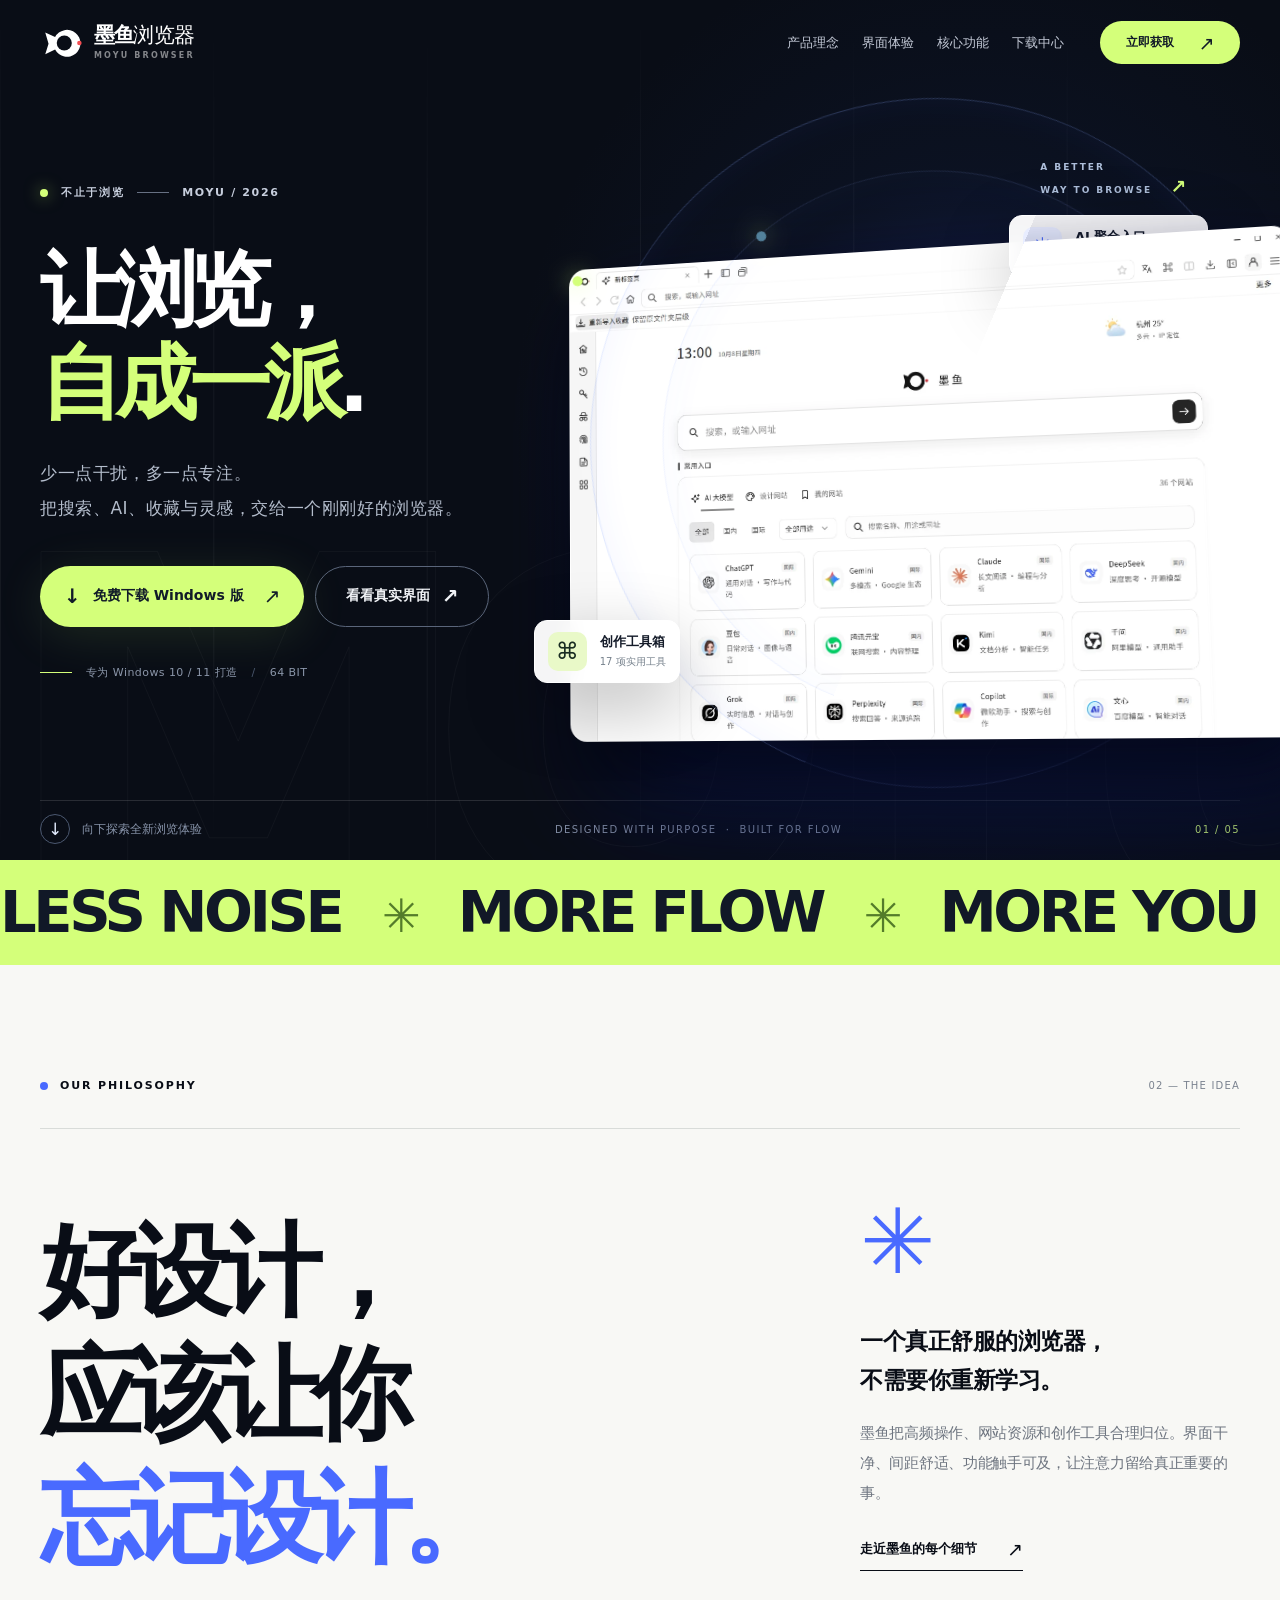
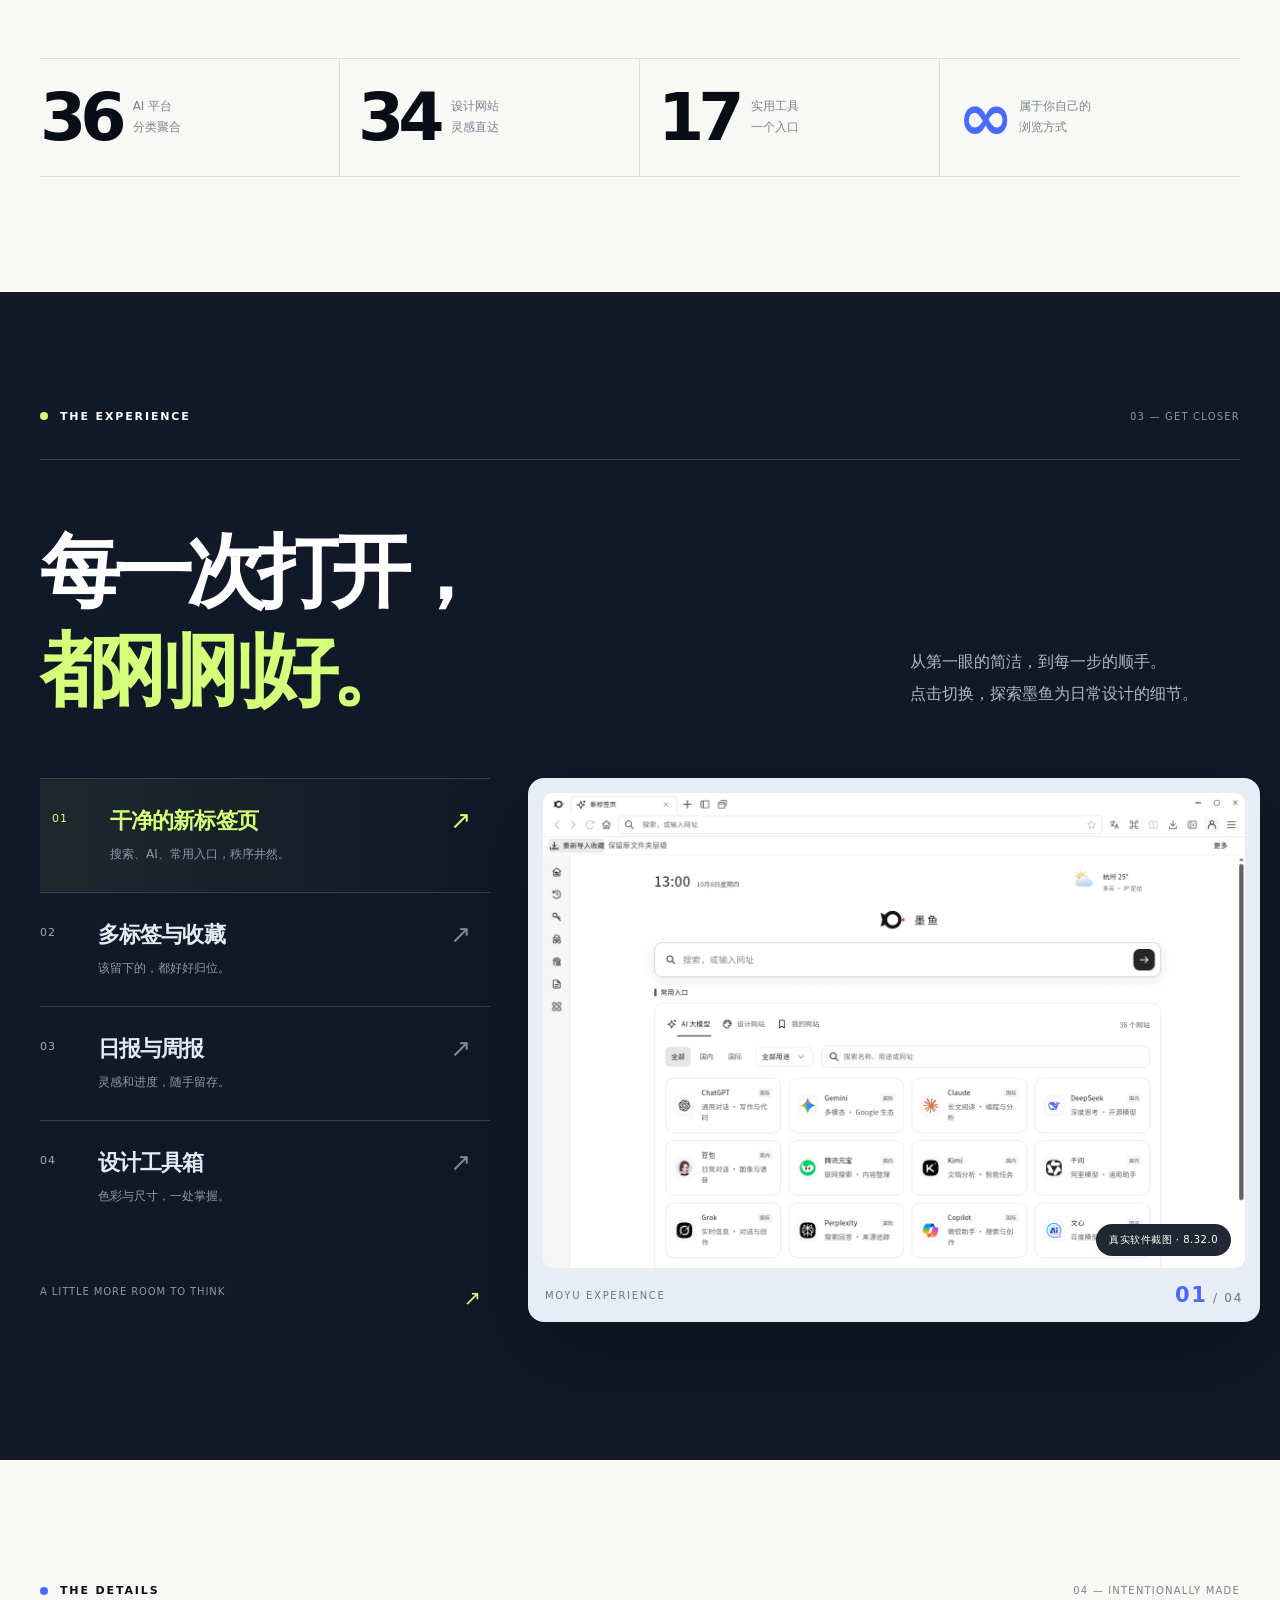
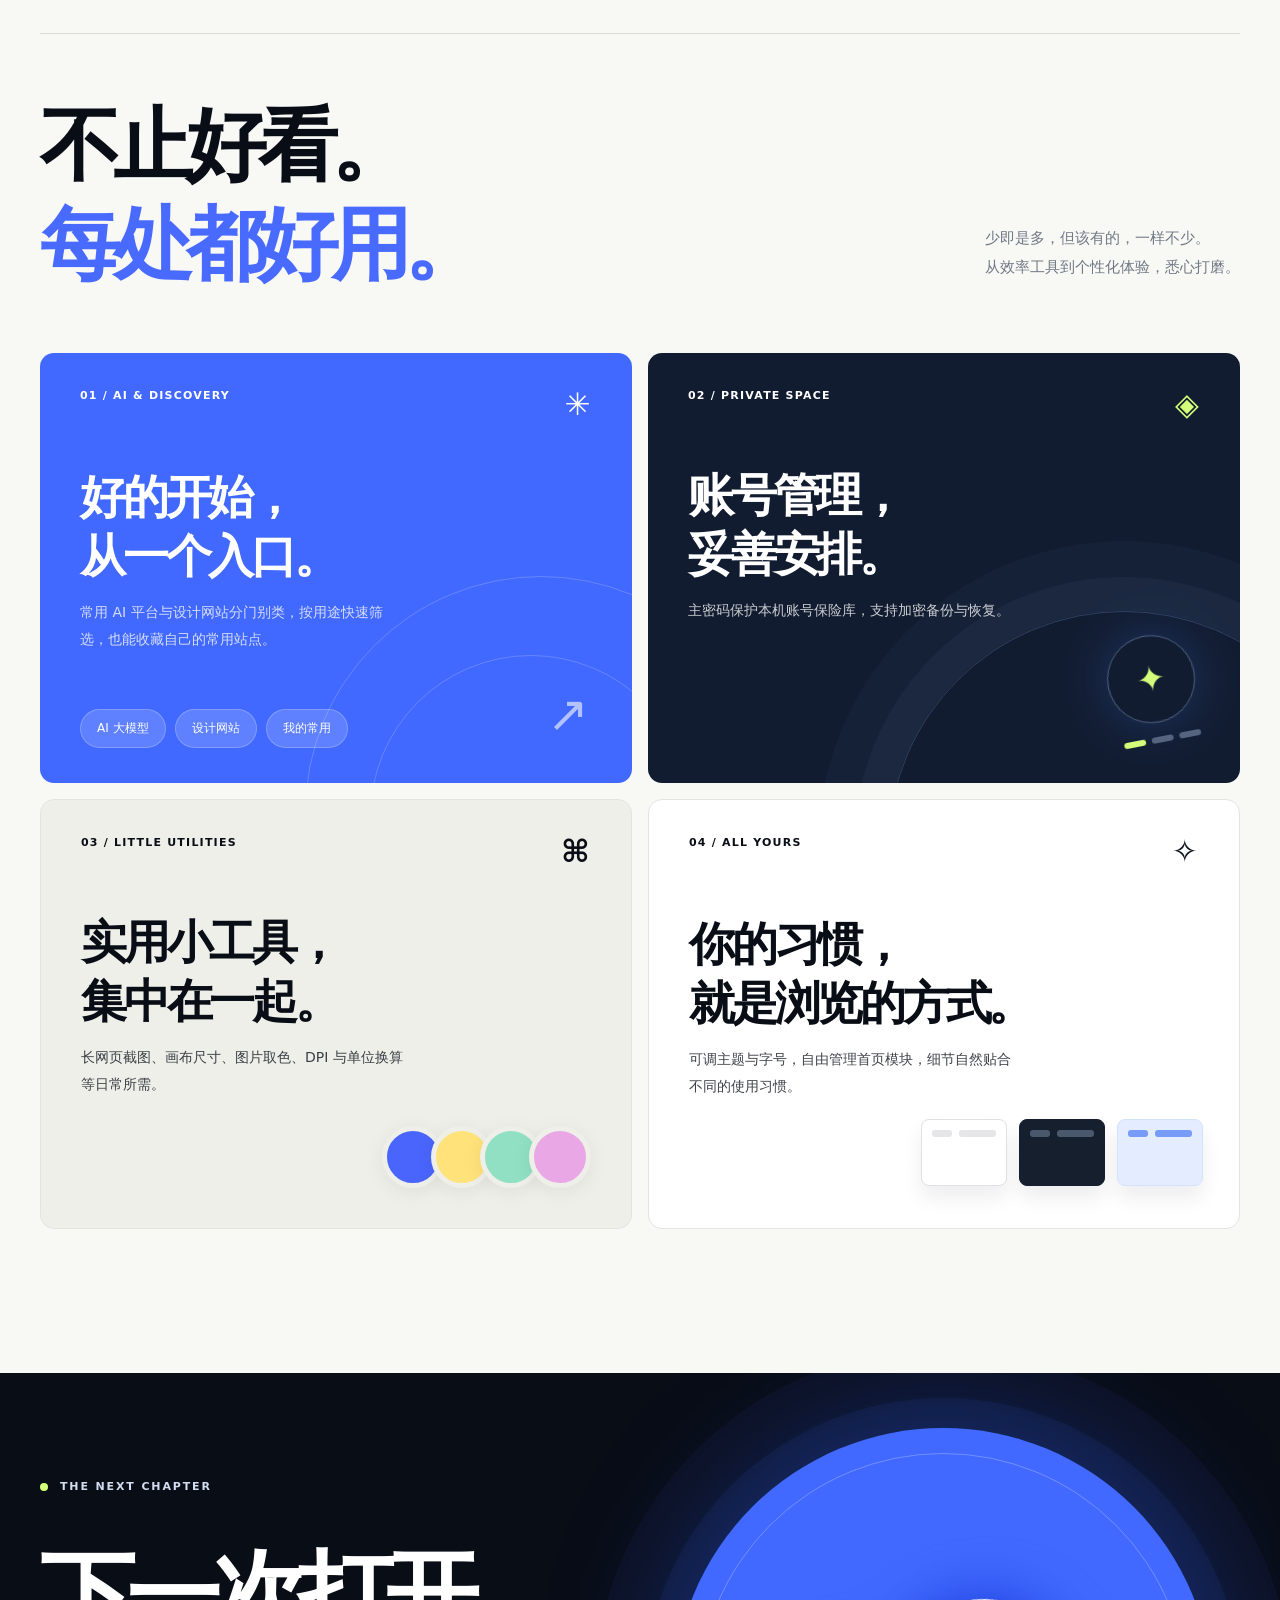
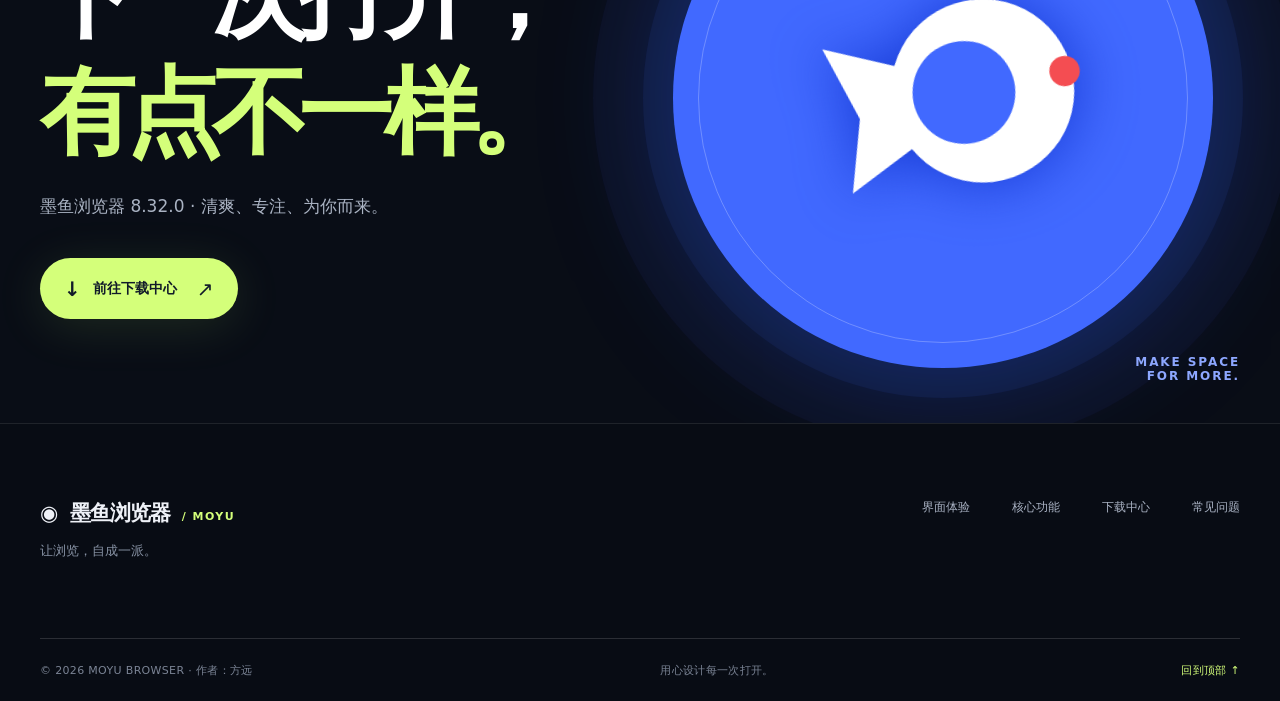
==== index.html @ dcced9b3 "Redesign Moyu Browser official website V3 — kinetic dark hero and editorial UI" ====
<!DOCTYPE html>

<html lang="zh-CN">
<head>
<meta charset="utf-8"/><meta content="width=device-width, initial-scale=1, viewport-fit=cover" name="viewport"/>
<meta content="#090d16" name="theme-color"/><meta content="light" name="color-scheme"/>
<meta content="墨鱼浏览器 8.32.0 — 重新定义清爽与高效。AI 导航、标签管理、日常记录与17项创作工具，恰好满足每次打开。" name="description"/>
<title>墨鱼浏览器 MOYU — 让浏览，自成一派</title>
<link href="[data-uri]" rel="icon" type="image/svg+xml"/>
<style>/* MOYU BROWSER | V3.0 - editorial / kinetic redesign */
:root{--night:#090d16;--dark:#111827;--navy:#111b2d;--blue:#496aff;--electric:#4169ff;--paper:#f8f8f5;--bone:#f1f1ed;--lime:#d4ff7a;--line:#dfe1e4;--muted:#7b828d;--fish-cut:#090d16;--base:clamp(16px,1vw,17px);--easing:cubic-bezier(.16,1,.3,1);font-family:Inter,"SF Pro Display","PingFang SC","Microsoft YaHei","Noto Sans CJK SC",system-ui,-apple-system,sans-serif;color:var(--night);font-size:var(--base);-webkit-font-smoothing:antialiased}
*{box-sizing:border-box}html{scroll-behavior:smooth;scroll-padding-top:88px}body{margin:0;background:var(--paper);overflow-x:hidden}img,svg{max-width:100%}a{color:inherit;text-decoration:none}button{font:inherit;cursor:pointer}button,a{-webkit-tap-highlight-color:transparent}::selection{background:var(--lime);color:#111}a:focus-visible,button:focus-visible,summary:focus-visible{outline:3px solid #acc3ff;outline-offset:5px}a,button{touch-action:manipulation}.shell{width:min(1440px,calc(100% - 112px));margin-inline:auto}.dark{background:var(--night);color:#fff}.section-light{background:var(--paper)}.skip{position:fixed;left:20px;top:-80px;z-index:999;background:#fff;color:#111;padding:14px;border-radius:8px}.skip:focus{top:20px}.reading-line{height:3px;position:fixed;inset:0 auto auto 0;z-index:110;width:0;background:var(--lime);pointer-events:none}.topbar{height:85px;position:absolute;left:0;right:0;top:0;z-index:100;color:#fff;transition:background .3s,border-color .3s}.topbar.is-sticky{position:fixed;background:rgba(9,13,22,.94);backdrop-filter:blur(24px);border-bottom:1px solid rgba(255,255,255,.09)}.nav-inner{height:85px;display:flex;align-items:center;justify-content:space-between;gap:36px}.logotype{display:flex;align-items:center;gap:12px;white-space:nowrap;min-width:210px}.fish{width:42px;height:42px;flex:none}.logotype>span{font-size:21px;font-weight:790;letter-spacing:-.06em;line-height:1.1}.logotype .brand-thin{font-weight:490;letter-spacing:-.04em}.logotype small{display:block;font-size:8px;font-weight:670;letter-spacing:.27em;margin-top:5px;opacity:.5}.nav-links{display:flex;align-items:center;gap:clamp(20px,2.8vw,50px);margin-left:auto}.nav-links a{font-size:13px;color:#c3c9d6;white-space:nowrap;transition:color .3s;position:relative}.nav-links a:hover,.nav-links a[aria-current=page]{color:#fff}.nav-links a::after{content:"";position:absolute;bottom:-12px;left:0;width:0;height:2px;background:var(--lime);transition:width .3s}.nav-links a:hover::after,.nav-links a[aria-current=page]::after{width:100%}.nav-controls{display:flex;align-items:center;gap:20px;margin-left:20px}.top-ver{font-size:10px;letter-spacing:.12em;color:#818a9a;white-space:nowrap}.nav-cta{background:var(--lime);color:#111a28;display:flex;align-items:center;justify-content:center;gap:25px;min-width:140px;height:43px;border-radius:100px;font-size:12px;font-weight:800;transition:transform .3s,background .3s}.nav-cta:hover{transform:translateY(-3px);background:#e2ffaf}.nav-cta span{font-size:19px;font-weight:400}.menu-button{display:none;background:none;border:0;width:44px;height:44px;position:relative}.menu-button span{display:block;width:23px;height:2px;background:currentColor;margin:7px auto;transition:transform .3s}.mobile-navigation[hidden]{display:none!important}.mobile-navigation{position:absolute;top:85px;left:0;right:0;background:#101723;padding:16px 6% 30px;border-bottom:1px solid #303747}.mobile-navigation a{display:flex;justify-content:space-between;padding:18px 0;border-bottom:1px solid #2b3444;font-size:20px}
/* HERO / SPLIT EDITORIAL STAGE */
.hero{min-height:860px;position:relative;overflow:hidden;padding-top:85px;isolation:isolate}.hero-atmosphere{position:absolute;inset:0;z-index:-1;overflow:hidden;pointer-events:none}.hero-spotlight{position:absolute;right:-14%;top:0;width:74%;height:110%;background:radial-gradient(ellipse at 49% 45%,rgba(57,91,255,.3) 0,rgba(27,51,115,.14) 35%,transparent 68%);opacity:.85}.hero-hairlines{position:absolute;inset:0;background-image:linear-gradient(90deg,rgba(255,255,255,.05) 1px,transparent 1px);background-size:calc(100% / 6) 100%;mask-image:linear-gradient(to bottom,transparent 0%,#000 30%,#000 80%,transparent 100%)}.hero-backword{position:absolute;font-size:clamp(280px,38vw,650px);font-weight:900;letter-spacing:-.115em;color:transparent;-webkit-text-stroke:1px rgba(255,255,255,.035);right:-120px;bottom:-.33em;user-select:none}.hero-layout{min-height:715px;display:grid;grid-template-columns:46% 54%;align-items:center;position:relative;gap:0}.hero-copy{padding:50px 0 70px;position:relative;z-index:3}.hero-label{display:flex;align-items:center;gap:13px;font-size:11px;font-weight:700;letter-spacing:.15em;color:#c8cfde;margin-bottom:44px;white-space:nowrap}.hero-label .signal{height:8px;width:8px;border-radius:50%;background:var(--lime);box-shadow:0 0 16px #caff6799;animation:signal 2.8s ease-in-out infinite}.hero-label i{display:block;width:32px;height:1px;background:#677083}.hero h1{font-size:clamp(56px,6.3vw,104px);letter-spacing:-.09em;line-height:1.13;font-weight:860;margin:0 0 27px;white-space:nowrap}.type-accent{color:var(--lime);position:relative;display:inline-block}.punct{color:#fff}.hero-description{font-size:clamp(16px,1.3vw,19px);color:#b4bdcc;line-height:2.05;font-weight:360;margin:0 0 40px;letter-spacing:.035em}.hero-buttons{display:flex;gap:11px;align-items:center;flex-wrap:wrap}.button{border-radius:100px;display:inline-flex;align-items:center;justify-content:center;gap:12px;min-height:61px;padding:0 24px;font-size:14px;font-weight:760;white-space:nowrap;transition:transform .35s var(--easing),box-shadow .35s,color .35s,background .35s}.button:hover{transform:translateY(-4px)}.button-electric{background:var(--lime);color:#111b29;box-shadow:0 8px 50px rgba(180,249,103,.12);position:relative;overflow:hidden}.button-electric:hover{box-shadow:0 17px 48px rgba(180,249,103,.29)}.button-electric:before{content:"";position:absolute;inset:-100% auto -100% -65%;width:40%;transform:skewX(-25deg);background:linear-gradient(90deg,transparent,rgba(255,255,255,.7),transparent);transition:left .8s}.button-electric:hover:before{left:130%}.button-icon{font-size:20px;line-height:1}.button-end{font-size:20px;margin-left:8px;font-weight:400}.button-outline{border:1px solid #5a657a;color:#f0f2f6;min-width:174px}.button-outline:hover{background:#1d2940;border-color:#b3bdd2}.button-outline span{font-size:20px}.hero-caption{font-size:11px;color:#8b96aa;display:flex;align-items:center;gap:14px;margin-top:38px;letter-spacing:.04em;white-space:nowrap}.hero-caption .hairline{width:32px;height:1px;background:var(--lime)}.cap-sep{color:#49566d}
.hero-art{position:relative;width:100%;height:660px;perspective:1800px;transform-style:preserve-3d;z-index:1}.art-outer-ring{position:absolute;width:690px;height:690px;top:50%;left:53%;transform:translate(-50%,-50%) rotate(-16deg);border:1px solid rgba(136,165,255,.26);border-radius:50%;box-shadow:inset 0 0 35px rgba(58,91,255,.06);animation:orbit-sway 20s linear infinite}.art-outer-ring::after{content:"";position:absolute;left:40px;top:85px;width:10px;height:10px;border-radius:50%;background:var(--lime);box-shadow:0 0 22px var(--lime)}.art-ring-two{width:545px;height:545px;opacity:.55;transform:translate(-50%,-50%) rotate(22deg);animation-direction:reverse;animation-duration:28s}.art-ring-two::after{background:#8cdcff;top:140px;left:28px}.hero-browser{position:absolute;left:-6%;top:17%;width:112%;border-radius:18px;overflow:hidden;background:#fff;border:1px solid rgba(255,255,255,.6);box-shadow:4px 40px 70px rgba(0,0,0,.55),40px 64px 120px rgba(8,19,89,.62),inset 0 0 0 2px #fff;transform:rotateY(-12deg) rotateX(5deg) rotateZ(-2.3deg);transform-origin:50% 50%;will-change:transform;transition:transform .6s var(--easing);animation:hero-float 7.5s ease-in-out infinite}.hero-browser-image{width:100%;max-height:490px;overflow:hidden}.hero-browser img{display:block;width:100%;height:auto}.glass-reflection{pointer-events:none;position:absolute;left:-100%;top:0;width:40%;height:100%;transform:skewX(-22deg);background:linear-gradient(90deg,transparent,rgba(255,255,255,.11),transparent);animation:glass-sweep 8s ease-in-out infinite}.float-mini{position:absolute;z-index:4;background:rgba(255,255,255,.96);backdrop-filter:blur(10px);padding:14px 18px;border:1px solid #fff;display:flex;align-items:center;gap:13px;border-radius:13px;color:#141b29;box-shadow:0 25px 70px #0004;white-space:nowrap;animation:float-up 6s ease-in-out infinite}.float-mini strong{display:block;font-size:13px;font-weight:850}.float-mini small{display:block;font-size:10px;margin-top:4px;color:#76818c}.float-mini>span:last-child{margin-left:20px;font-size:17px}.mini-symbol{width:39px;height:39px;display:flex;align-items:center;justify-content:center;background:#e8edff;border-radius:10px;color:#4365fb;font-size:23px}.mini-symbol.lightning{background:#e9f9c8;color:#192d22}.float-ai{right:-1%;top:12%}.float-tools{left:-9%;bottom:10%;animation-delay:-3s}.art-index{position:absolute;font-size:9px;letter-spacing:.22em;color:#aebfdb;font-weight:700;z-index:2;line-height:1.4}.art-index-top{top:3%;right:8%}.art-index-top span{margin-left:18px;font-size:19px;color:var(--lime)}.art-index-bottom{bottom:2%;right:9%}.art-index-bottom span{color:var(--lime)}.hero-footer{height:57px;display:flex;align-items:center;justify-content:space-between;gap:20px;border-top:1px solid rgba(255,255,255,.13);font-size:10px;letter-spacing:.14em;color:#8793a9}.hero-footer-left{display:flex;align-items:center;gap:12px;letter-spacing:0;font-size:12px}.circle-arrow{display:grid;place-items:center;width:30px;height:30px;border:1px solid #4b5870;border-radius:50%;font-size:17px;color:#e4edff}.corner-mark{color:var(--lime)}.ticker{overflow:hidden;background:var(--lime);height:105px;color:#111827;display:flex;align-items:center}.ticker-track{display:flex;width:max-content;animation:marquee 26s linear infinite;white-space:nowrap;will-change:transform}.ticker-track span{font-size:clamp(30px,4.5vw,68px);font-weight:900;letter-spacing:-.06em;line-height:1}.ticker-track i{font-style:normal;margin:0 24px;color:#547c2a;font-size:.8em}
/* PHILOSOPHY */
.philosophy{padding:114px 0 115px}.section-top{display:flex;align-items:center;justify-content:space-between;gap:20px;padding-bottom:36px;border-bottom:1px solid #d9dcd9}.eyeline{display:inline-flex;align-items:center;gap:12px;font-size:11px;font-weight:800;letter-spacing:.17em}.eyeline-dot{width:8px;height:8px;border-radius:50%;background:var(--blue)}.section-number{font-size:10px;letter-spacing:.12em;color:#7a828f}.philosophy-main{display:grid;grid-template-columns:1.2fr .8fr;gap:90px;align-items:end;padding:68px 0 78px}.giant-heading{font-size:clamp(58px,7.9vw,132px);line-height:1.22;letter-spacing:-.105em;margin:0;font-weight:890}.giant-heading em{font-style:normal;color:var(--blue)}.philosophy-aside{padding-bottom:9px;max-width:380px;margin-left:auto}.asterisk-large{font-size:90px;display:block;line-height:1;color:var(--blue);font-weight:400;animation:asterisk-spin 18s linear infinite;width:max-content;margin-bottom:35px}.philosophy-aside p{font-size:23px;line-height:1.7;letter-spacing:-.02em;font-weight:700;margin:0 0 18px}.philosophy-aside p.muted{font-size:15px;font-weight:400;line-height:2;color:#6e7580;margin-bottom:30px}.inline-link{display:inline-flex;align-items:center;gap:30px;font-size:13px;font-weight:800;border-bottom:1px solid currentColor;padding-bottom:10px;transition:gap .3s}.inline-link:hover{gap:42px}.inline-link span{font-size:19px;font-weight:400}.metrics{display:grid;grid-template-columns:repeat(4,1fr);border-top:1px solid #dcdedc;border-bottom:1px solid #dcdedc}.metric{display:flex;align-items:center;justify-content:flex-start;gap:22px;padding:32px 28px 30px;border-right:1px solid #dcdedc}.metric:first-child{padding-left:0}.metric:last-child{border:0}.metric strong{font-size:clamp(50px,5.2vw,84px);font-weight:850;letter-spacing:-.09em;line-height:1}.metric span{font-size:12px;color:#7b8490;line-height:1.8}.metric-word strong{color:var(--blue)}
/* PRODUCT INTERACTION */
.experience{background:#111827;color:white;padding:118px 0 138px;overflow:hidden}.inverted{border-color:#364153}.inverted .section-number{color:#8995a7}.inverted .eyeline-dot{background:var(--lime)}.experience-head{display:flex;align-items:end;justify-content:space-between;gap:50px;margin:62px 0 58px}.experience-head h2,.caps-title h2,.verify h2,.faq h2{font-size:clamp(54px,6.25vw,99px);letter-spacing:-.09em;line-height:1.24;margin:0;font-weight:850}.experience-head h2 em,.whatsnew h2 em{font-style:normal;color:var(--lime)}.experience-head p{font-size:16px;line-height:2;color:#aeb8ca;margin:0 0 10px;min-width:330px}.experience-grid{display:grid;grid-template-columns:39% 61%;gap:20px;align-items:stretch}.experience-nav{display:flex;flex-direction:column;padding-right:18px}.experience-tab{color:#9ca9ba;background:none;border:0;border-top:1px solid #343f51;text-align:left;display:grid;align-items:start;grid-template-columns:40px 1fr 28px;gap:18px;padding:27px 12px 29px 0;width:100%;transition:padding .35s,color .35s,background .35s}.experience-tab .tab-step{font-size:11px;letter-spacing:.1em;margin-top:6px}.experience-tab strong{display:block;color:#e5e9f0;font-size:22px;letter-spacing:-.04em;font-weight:650}.experience-tab small{display:block;color:#8c98aa;font-size:12px;margin-top:10px}.experience-tab>b{font-size:25px;color:#7b8a9d;font-weight:400}.experience-tab:hover{color:white;padding-left:12px}.experience-tab.active{color:var(--lime);padding-left:12px;background:linear-gradient(90deg,rgba(198,255,117,.07),transparent)}.experience-tab.active strong,.experience-tab.active>b{color:var(--lime)}.experience-index{margin-top:auto;color:#8b97a8;display:flex;justify-content:space-between;gap:12px;font-size:10px;letter-spacing:.09em;padding:45px 8px 12px 0}.experience-index span{color:var(--lime);font-size:21px}.experience-display{background:#e7ecf5;border-radius:16px;padding:15px;color:#111827;min-height:560px;overflow:hidden;box-shadow:0 30px 90px #0004}.scene{position:relative;height:510px;overflow:hidden;border-radius:11px;background:#fff}.scene[hidden]{display:none!important}.scene-real{width:100%;height:100%;overflow:hidden}.scene-real img{width:100%;height:auto;min-height:100%;display:block;object-fit:cover;object-position:top}.scene-note{position:absolute;bottom:12px;right:14px;z-index:3;background:rgba(11,17,29,.9);color:#fff;border-radius:100px;font-size:10px;letter-spacing:.05em;padding:9px 13px}.scene-bottom{display:flex;align-items:center;justify-content:space-between;gap:20px;padding:15px 2px 0;font-size:10px;letter-spacing:.17em;color:#6c7787}.scene-progress{font-size:12px}.scene-progress b{font-size:21px;color:var(--blue)}
.scene-mock{height:100%;background:#f5f6fb;overflow:hidden;padding:18px;position:relative}.mock-toolbar{height:50px;display:flex;align-items:center;gap:6px;background:#e2e6ee;border-radius:10px 10px 0 0;padding:8px}.mock-brand{font-size:22px;margin:0 14px 0 6px}.fake-tab{background:#d5dbe5;padding:12px 14px;border-radius:8px 8px 0 0;font-size:11px;color:#667080;min-width:124px}.fake-tab.current{background:#fff;color:#111}.fake-tab i{float:right;font-style:normal;color:#99a3b4}.mock-body{background:white;height:calc(100% - 50px);display:flex}.mock-sidebar{width:53px;display:flex;flex-direction:column;gap:26px;align-items:center;background:#f7f7f7;padding-top:25px;color:#666}.mock-content{padding:38px 42px;flex:1}.mock-kicker{font-size:11px;letter-spacing:.1em;color:var(--blue)}.mock-content h3{font-size:32px;margin:8px 0 30px}.mock-folder{border:1px solid #e2e6eb;border-radius:10px;margin-bottom:12px;padding:17px 18px;font-size:14px;display:flex;align-items:center;gap:12px}.mock-folder b{font-size:26px;color:var(--blue)}.mock-folder small{margin-left:auto;color:#949eac;font-size:11px}.notes-mock{background:#e8edff;padding:30px 38px}.note-top{display:flex;justify-content:space-between;align-items:center;font-size:10px;letter-spacing:.18em;font-weight:800}.note-top span{color:#579a81;letter-spacing:0;font-weight:400}.note-top i{font-style:normal}.notes-mock h3{font-size:34px;letter-spacing:-.05em;margin:25px 0}.note-pages{display:flex;gap:20px}.note-page{flex:1;min-width:0;height:310px;padding:24px 22px;background:white;box-shadow:0 18px 40px #3e65c022;border-radius:12px;transform:rotate(-2deg)}.note-page.pale{background:#f6f9ff;transform:rotate(2deg) translateY(15px)}.note-page span{font-size:10px;color:#8d9aad;display:block;letter-spacing:.08em}.note-page b{font-size:17px;display:block;margin:15px 0 28px}.note-page i{display:block;height:10px;border-radius:4px;background:#e8edf7;margin:14px 0}.note-page i.short{width:55%;background:#bcd0ff}.design-mock{background:#dce4f8;padding:23px}.ruler{font-size:10px;letter-spacing:.25em;color:#95a2b6;text-align:center}.design-body{display:grid;grid-template-columns:1.15fr .85fr;gap:28px;height:calc(100% - 20px);padding:20px 6px}.design-board{display:grid;place-items:center;background:linear-gradient(#d8deec 1px,transparent 1px),linear-gradient(90deg,#d8deec 1px,transparent 1px);background-size:23px 23px;border-radius:12px}.print-page{width:185px;height:270px;background:white;box-shadow:0 20px 45px #526bb14d;display:flex;flex-direction:column;align-items:center;justify-content:center;font-size:62px;font-weight:870;letter-spacing:-.1em}.print-page span{font-size:11px;letter-spacing:0;color:#929eae}.design-tools{background:#fff;border-radius:12px;padding:23px 22px;align-self:stretch}.design-tools>small{font-size:10px;color:var(--blue);letter-spacing:.15em}.design-tools h3{font-size:23px;letter-spacing:-.07em;margin:22px 0 28px}.design-tools>div:not(.color-row){display:flex;justify-content:space-between;border-top:1px solid #e8ebef;padding:13px 0;font-size:12px}.design-tools>div b{font-size:13px}.color-row{display:flex;gap:8px;margin-top:15px}.color-row i{width:29px;height:29px;border-radius:50%;background:#4169ff}.color-row i:nth-child(2){background:#d6f07d}.color-row i:nth-child(3){background:#eea7be}.color-row i:nth-child(4){background:#111827}
/* FEATURE BENTO / FUNCTION-LED LAYOUT */
.capabilities{padding:124px 0 144px}.caps-title{display:flex;justify-content:space-between;align-items:end;gap:30px;margin:62px 0 58px}.caps-title h2 em,.verify h2 em,.faq h2 em{font-style:normal;color:var(--blue)}.caps-aside{color:#717985;line-height:1.95;font-size:15px;align-self:end;margin-bottom:12px}.caps-grid{display:grid;grid-template-columns:1fr 1fr;grid-template-rows:430px 430px;gap:16px}.cap-card{position:relative;overflow:hidden;border-radius:14px;padding:36px 40px;isolation:isolate}.cap-head{display:flex;justify-content:space-between;align-items:start;font-size:11px;letter-spacing:.11em;font-weight:800}.cap-icon{font-size:31px;line-height:1}.cap-card h3{font-size:clamp(32px,3.7vw,54px);font-weight:830;line-height:1.3;letter-spacing:-.07em;margin:48px 0 12px}.cap-card p{font-size:14px;line-height:1.95;max-width:330px;margin:0;opacity:.78}.cap-wide{width:100%}.cap-blue{background:#4169ff;color:#fff}.cap-blue h3{color:#fff}.cap-blue:before{content:"";position:absolute;border:1px solid #ffffff30;border-radius:50%;width:470px;height:470px;right:-145px;bottom:-265px}.cap-blue:after{content:"";position:absolute;border:1px solid #ffffff30;border-radius:50%;width:320px;height:320px;right:-60px;bottom:-194px}.cap-pills{display:flex;gap:9px;position:absolute;bottom:35px;left:40px;flex-wrap:wrap}.cap-pills span{border-radius:100px;padding:10px 16px;background:rgba(255,255,255,.16);font-size:12px;border:1px solid #ffffff35}.cap-corner{position:absolute;bottom:40px;right:43px;font-size:50px;color:#ffffff9a}.cap-dark{background:#111c30;color:#fff}.cap-dark .cap-icon{color:var(--lime)}.cap-dark:before{content:"";position:absolute;width:470px;height:470px;border-radius:50%;right:-120px;bottom:-300px;border:1px solid #708ac24d;box-shadow:0 0 0 34px #708ac210,0 0 0 70px #708ac20b}.cap-dark h3{margin-top:46px}.lock-art{position:absolute;right:43px;bottom:40px;display:flex;flex-direction:column;align-items:center;transform:rotate(-11deg)}.lock-circle{width:88px;height:88px;border:1px solid #768cb7a1;border-radius:100%;display:grid;place-items:center;color:var(--lime);font-size:35px;box-shadow:0 0 50px #355ec05c}.lock-bar{display:flex;gap:6px;margin-top:14px}.lock-bar span{background:#566480;width:22px;height:6px;border-radius:9px}.lock-bar span:first-child{background:var(--lime)}.cap-cream{background:#eeefe9;border:1px solid #e3e4de}.cap-cream h3{margin-top:46px}.swatch-stack{position:absolute;display:flex;right:40px;bottom:40px}.swatch-stack i{--s:#4169ff;display:block;width:62px;height:62px;border-radius:100%;background:var(--s);border:5px solid #eeefe9;margin-left:-13px;box-shadow:0 4px 20px #0001}.cap-white{background:#fff;border:1px solid #e2e4e2}.themes{display:flex;gap:12px;margin-top:27px;position:absolute;right:36px;bottom:42px}.theme-chip{width:86px;height:67px;border:1px solid #dfe1e5;border-radius:8px;box-shadow:0 12px 20px #0a122512;padding:10px;display:flex;align-items:flex-start;gap:7px;background:#fff}.theme-chip span{display:block;background:#e6e6e9;border-radius:3px;width:22px;height:7px}.theme-chip span:last-child{width:40px}.theme-chip.midnight{background:#161f2d;border-color:#161f2d}.theme-chip.midnight span{background:#4a586d}.theme-chip.blue{background:#e4edff;border-color:#d4e2fd}.theme-chip.blue span{background:#779cf7}
/* FINAL CALL */
.manifesto{overflow:hidden;position:relative}.manifesto-inner{min-height:650px;display:grid;grid-template-columns:1fr 1fr;align-items:center;gap:10px}.light-eye{color:#d3def0}.light-eye .eyeline-dot{background:var(--lime)}.manifesto h2{font-size:clamp(55px,7.4vw,110px);line-height:1.24;letter-spacing:-.095em;margin:42px 0 24px;font-weight:860;white-space:nowrap}.manifesto h2 em{color:var(--lime);font-style:normal}.manifesto p{color:#aab3c3;font-size:17px;margin:0 0 40px}.manifesto-art{position:relative;height:650px;display:flex;align-items:center;justify-content:center}.giant-ring{position:relative;width:min(540px,100%);aspect-ratio:1;border-radius:50%;background:#4169ff;display:grid;place-items:center;box-shadow:0 0 0 30px #4169ff15,0 0 0 80px #4169ff0c,0 0 130px #214dea66;animation:float-up 6s ease-in-out infinite}.giant-ring:before{content:"";position:absolute;inset:25px;border-radius:50%;border:1px solid #ffffff40}.giant-ring svg{width:53%;color:#fff;filter:drop-shadow(0 0 30px #163ad5);transform:rotate(-12deg)}.manifesto-art>span{position:absolute;bottom:40px;right:0;text-align:right;font-size:12px;font-weight:800;letter-spacing:.16em;color:#8da7ff}
.footer{background:#080c14;color:#eef1f7;border-top:1px solid #ffffff18;padding:75px 0 23px}.footer-grid{display:flex;justify-content:space-between;align-items:start;gap:50px;padding-bottom:65px}.footer-brand{font-size:21px;font-weight:800;letter-spacing:-.05em}.footer-brand span{color:var(--lime);font-size:11px;letter-spacing:.13em;margin-left:6px}.footer-left p{color:#8792a4;font-size:13px;margin-top:15px}.footer nav{display:flex;gap:42px;flex-wrap:wrap;align-items:center}.footer nav a{font-size:12px;color:#aab3c4}.footer nav a:hover{color:var(--lime)}.footer-base{border-top:1px solid #ffffff24;padding-top:24px;display:flex;align-items:center;justify-content:space-between;gap:20px;color:#7b8495;font-size:11px;letter-spacing:.03em}.footer-base a{color:var(--lime)}.toast{position:fixed;bottom:27px;left:50%;transform:translate(-50%,110px);color:#fff;background:#171f2e;border:1px solid #576580;border-radius:11px;padding:15px 22px;z-index:130;box-shadow:0 20px 60px #0004;font-size:13px;max-width:min(600px,calc(100vw - 30px));text-align:center;opacity:0;pointer-events:none;transition:transform .35s,opacity .35s}.toast.show{transform:translate(-50%,0);opacity:1}
/* DOWNLOAD EDITION */
.download-hero{position:relative;overflow:hidden;min-height:775px;padding-top:85px;isolation:isolate}.dl-orbits{position:absolute;inset:0;overflow:hidden;z-index:-1;pointer-events:none}.dl-glow{position:absolute;right:-15%;bottom:-60%;width:80%;height:140%;background:radial-gradient(ellipse at center,rgba(60,97,255,.35),transparent 64%)}.dl-orbit{position:absolute;width:720px;height:720px;border:1px solid #5c7ed645;border-radius:50%;right:-14%;top:-35%;transform:rotate(-25deg);animation:orbit-sway 24s linear infinite}.dl-orbit:after{content:"";position:absolute;top:110px;left:84px;width:10px;height:10px;background:var(--lime);border-radius:100%;box-shadow:0 0 30px var(--lime)}.dl-orbit.b{width:530px;height:530px;top:-16%;right:-6%;animation-direction:reverse}.dl-orbit.b:after{top:60px;left:110px;background:#9ab4ff}.dl-hero-grid{min-height:607px;display:grid;grid-template-columns:1fr .9fr;align-items:center;gap:50px}.download-heading{position:relative;z-index:2;padding:40px 0}.download-heading h1{font-size:clamp(58px,7.3vw,118px);line-height:1.19;letter-spacing:-.09em;margin:0 0 28px;font-weight:870;white-space:nowrap}.download-heading h1 em{font-style:normal;color:var(--lime)}.download-heading p{font-size:17px;color:#aeb8c7;line-height:2;margin:0}.download-system-tags{display:flex;flex-wrap:wrap;gap:10px;margin:31px 0}.download-system-tags span{border:1px solid #45506a;border-radius:100px;padding:10px 13px;font-size:11px;color:#b4bfd2}.dl-scroll-button{margin-top:5px}.dl-monogram{height:500px;position:relative;display:flex;flex-direction:column;align-items:center;justify-content:center}.dl-monogram b{font-size:clamp(140px,18vw,320px);font-weight:900;letter-spacing:-.14em;line-height:1;color:transparent;-webkit-text-stroke:1.5px rgba(255,255,255,.83);position:relative;z-index:2;transform:rotate(-6deg);animation:float-up 8s ease-in-out infinite}.dl-monogram b span{color:var(--lime);-webkit-text-stroke:0}.dl-monogram .monogram-hint{font-size:10px;color:#b0c0e0;letter-spacing:.18em;align-self:flex-end}.dl-monogram small{font-size:13px;letter-spacing:.35em;color:#b0c0e0;align-self:flex-end}.monogram-fish{position:absolute;width:340px;height:340px;display:grid;place-items:center;background:var(--blue);border-radius:50%;box-shadow:0 0 0 43px #426eff13,0 0 100px #1a55ff4a;z-index:1}.monogram-fish svg{width:60%;color:#fff;transform:rotate(-20deg)}.download-breadcrumb{height:70px;display:flex;align-items:center;gap:25px;color:#8b95aa;letter-spacing:.12em;font-size:10px;border-top:1px solid #ffffff2d}.download-breadcrumb .line{height:1px;background:#5c687e;flex:1;max-width:100px}.download-breadcrumb span:last-child{font-size:22px;color:var(--lime);margin-left:auto}
.download-body{padding:106px 0 110px}.download-title{display:flex;align-items:end;justify-content:space-between;gap:40px;margin:54px 0 48px}.download-title h2{font-size:clamp(56px,6.7vw,100px);line-height:1.12;letter-spacing:-.09em;margin:0}.download-title h2 span{color:var(--blue)}.download-title p{color:#6e7885;font-size:15px;line-height:1.9;margin:0 0 10px}.edition-grid{display:grid;grid-template-columns:1fr 1fr;gap:18px}.edition-card{border-radius:16px;min-height:655px;display:flex;flex-direction:column;position:relative;overflow:hidden;padding:37px 42px 40px}.edition-primary{background:#4269fa;color:#fff}.edition-primary:after{content:"";position:absolute;width:500px;height:500px;right:-220px;top:-150px;border:1px solid #ffffff43;border-radius:50%;box-shadow:0 0 0 46px #ffffff10,0 0 0 93px #ffffff08;pointer-events:none}.edition-secondary{background:#101a2a;color:white}.edition-secondary:after{content:"";position:absolute;width:590px;height:590px;right:-260px;top:-165px;border:1px solid #5676aa59;border-radius:50%;box-shadow:0 0 0 46px #45567710;pointer-events:none}.edition-top{display:flex;justify-content:space-between;align-items:start;position:relative;z-index:2}.edition-badge{font-size:10px;letter-spacing:.11em}.edition-star{font-size:48px;line-height:1}.edition-symbol{font-size:43px;font-weight:300;line-height:1}.edition-inner{position:relative;z-index:2;flex:1;padding-top:42px}.edition-recommended{display:inline-flex;align-items:center;background:#d9ff80;color:#141c2a;font-weight:800;font-size:11px;border-radius:100px;padding:9px 13px}.edition-recommended.neutral{background:#273650;color:#b6c8e6}.edition-inner h3{font-size:clamp(47px,5.35vw,79px);font-weight:850;letter-spacing:-.095em;line-height:1.12;margin:23px 0 17px}.edition-inner h3 span{color:var(--lime)}.edition-inner p{font-size:15px;line-height:1.8;color:#dde6ff}.edition-secondary .edition-inner p{color:#a6b4cb}.edition-benefits{display:grid;gap:12px;margin-top:30px}.edition-benefits span{font-size:12px;color:#eef1ff}.edition-benefits b{color:var(--lime);margin-right:9px}.edition-secondary .edition-benefits span{color:#b7c4d7}.edition-bottom{position:relative;z-index:2}.file-facts{display:flex;justify-content:space-between;font-size:10px;letter-spacing:.14em;color:#d9e5ff;margin:0 0 13px}.edition-btn{display:flex;align-items:center;justify-content:space-between;width:100%;min-height:73px;background:#fff;border-radius:9px;padding:0 22px;color:#101521;font-size:16px;font-weight:780;transition:background .3s,transform .3s}.edition-btn:hover{transform:translateY(-3px)}.edition-btn .edition-arrow{font-size:26px;font-weight:400}.edition-btn-dark{background:var(--lime);color:#13201e}.edition-btn[aria-disabled=true]{opacity:.78;cursor:not-allowed}.edition-btn[aria-disabled=true]:hover{transform:none}.availability{display:flex;align-items:center;gap:13px;flex-wrap:wrap;margin-top:19px;padding:18px 24px;border:1px solid #e0e4e7;border-radius:10px;background:#fff;color:#525e6b;font-size:13px}.availability-light{width:8px;height:8px;border-radius:50%;background:#f2a944;box-shadow:0 0 0 5px #f4b64b20;flex:none}.availability[data-status=ready] .availability-light{background:#51b991;box-shadow:0 0 0 5px #51b99120}.availability[data-status=missing] .availability-light{background:#fa9c76;box-shadow:0 0 0 5px #fa9c7620}.availability a{margin-left:auto;color:var(--blue);font-weight:750;white-space:nowrap}.release-disclaimer{color:#8c96a3;font-size:12px;line-height:1.8;margin-top:25px}
.whatsnew{padding:115px 0 120px;background:#111827;color:white}.whatsnew .section-top{border-color:#364153}.whatsnew .eyeline-dot{background:var(--lime)}.whatsnew .section-number{color:#8894a4}.whatsnew-heading{display:flex;align-items:end;justify-content:space-between;gap:60px;margin:60px 0 55px}.whatsnew h2{font-size:clamp(57px,6.6vw,105px);line-height:1.22;letter-spacing:-.1em;margin:0}.whatsnew-tag{display:flex;flex-direction:column;text-align:right}.whatsnew-tag strong{font-size:clamp(55px,6vw,100px);letter-spacing:-.1em;color:#d6ff84;line-height:1}.whatsnew-tag span{font-size:10px;letter-spacing:.15em;color:#8393ab;margin-top:8px}.notes-row{display:grid;grid-template-columns:60px .92fr 1.08fr 25px;align-items:center;gap:20px;border-top:1px solid #384255;min-height:126px;padding:18px 3px}.notes-row:last-child{border-bottom:1px solid #384255}.notes-row>span{color:var(--lime);font-size:11px}.notes-row h3{font-size:23px;letter-spacing:-.035em;margin:0;font-weight:720}.notes-row p{font-size:13px;color:#9daabd;line-height:1.8;margin:0}.notes-row b{font-size:22px;color:var(--lime);font-weight:400}
.verify{padding:115px 0 105px}.verify-grid{display:grid;grid-template-columns:41% 59%;gap:38px;align-items:center;margin-top:58px}.verify-copy{align-self:center}.verify-copy p{font-size:15px;color:#707b89;line-height:2;max-width:365px;margin:28px 0 36px}.verify-terminal{background:#141c2a;border-radius:14px;overflow:hidden;color:#eaf1ff;box-shadow:0 30px 80px #142a5226}.terminal-top{padding:18px 25px;border-bottom:1px solid #354050;display:flex;justify-content:space-between;align-items:center;font-size:11px;letter-spacing:.12em;color:#a2aec0}.terminal-top>span:first-child{display:flex;gap:6px}.terminal-top i{display:block;width:9px;height:9px;border-radius:50%;background:#f28088}.terminal-top i:nth-child(2){background:#f2cf70}.terminal-top i:nth-child(3){background:#7ac997}.terminal-content{padding:24px 30px 30px}.hash-entry{border-bottom:1px solid #344052;padding-bottom:20px;margin-bottom:20px}.hash-entry>div{display:flex;justify-content:space-between;align-items:center;gap:15px;margin-bottom:10px}.hash-entry span{font-size:12px;color:#c6d1e1}.hash-entry button,.hash-command button{border:0;background:none;color:var(--lime);font-size:11px}.hash-entry code,.hash-command code{font-size:12px;letter-spacing:.015em;word-break:break-all;overflow-wrap:anywhere;color:#a7bee0;line-height:1.8}.hash-command{display:flex;align-items:start;flex-direction:column;gap:10px}.hash-command span{font-size:10px;color:#8192a9;letter-spacing:.15em}.hash-command button{align-self:flex-end}
.faq{padding:24px 0 125px}.faq-grid{display:grid;grid-template-columns:42% 58%;gap:60px}.faq-grid .section-top{border:0;padding-bottom:45px}.faq-grid>div>p{color:#85909c;font-size:15px;margin-top:26px}.faq-items{border-top:1px solid #dcdfe1}.faq-items details{border-bottom:1px solid #dcdfe1}.faq-items summary{list-style:none;cursor:pointer;display:flex;justify-content:space-between;align-items:center;gap:10px;padding:23px 3px;font-size:17px;font-weight:650;letter-spacing:-.025em}.faq-items summary::-webkit-details-marker{display:none}.faq-items summary span{font-size:26px;line-height:1;transition:transform .3s;color:var(--blue);font-weight:400}.faq-items details[open] summary span{transform:rotate(45deg)}.faq-items details p{color:#707d8b;font-size:14px;line-height:2;margin:0;padding:0 45px 24px 3px}.final-prompt{padding:94px 0}.final-prompt>.shell{display:flex;align-items:end;justify-content:space-between;gap:40px}.final-prompt span{letter-spacing:.2em;font-size:11px;color:#8593ad}.final-prompt h2{font-size:clamp(48px,5.4vw,83px);line-height:1.25;letter-spacing:-.08em;margin:28px 0 0}.final-prompt h2 em{font-style:normal;color:var(--lime)}
/* MOTION */
.js .reveal{opacity:0;transform:translate3d(0,35px,0);transition:opacity .8s var(--easing),transform .85s var(--easing)}.js .reveal.visible{opacity:1;transform:translateZ(0)}@keyframes marquee{to{transform:translateX(-50%)}}@keyframes signal{0%,100%{box-shadow:0 0 0 0 #c9ff8c40}50%{box-shadow:0 0 0 9px #c9ff8c00}}@keyframes orbit-sway{from{rotate:0deg}to{rotate:360deg}}@keyframes hero-float{0%,100%{translate:0 0}50%{translate:0 -13px}}@keyframes float-up{0%,100%{translate:0 0}50%{translate:0 -12px}}@keyframes glass-sweep{0%,38%,100%{left:-100%}55%,80%{left:160%}}@keyframes asterisk-spin{to{transform:rotate(360deg)}}
/* RESPONSIVE */
@media(min-width:1600px){.hero-layout{grid-template-columns:46% 54%}.hero-art{height:710px}.hero{min-height:935px}.hero-browser{top:17%}.hero-layout{min-height:790px}.hero h1{font-size:105px}}
@media(max-width:1280px){.shell{width:min(1200px,calc(100% - 72px))}.nav-links{gap:23px}.nav-controls{margin-left:0;gap:13px}.top-ver{display:none}.hero h1{font-size:clamp(60px,6.4vw,84px)}.hero-art{height:600px}.hero-browser{width:115%;left:-7%}.hero-description{font-size:17px}.float-mini{padding:11px 13px}.float-ai{right:-6%}.metric{gap:12px;padding:25px 18px}.cap-card h3{font-size:46px}.experience-display{min-height:520px}.scene{height:475px}}
@media(max-width:1050px){.nav-links{display:none}.nav-controls .nav-cta{display:none}.menu-button{display:block}.hero{min-height:auto}.hero-layout{grid-template-columns:1fr;min-height:0;padding-top:115px;gap:25px}.hero-copy{padding:0}.hero h1{font-size:clamp(62px,9vw,95px)}.hero-description{font-size:18px}.hero-art{height:570px;width:90%;margin:0 auto}.hero-browser{top:18%;width:108%;left:-4%}.hero-footer{margin-top:20px}.philosophy-main{gap:30px}.giant-heading{font-size:clamp(60px,9vw,95px)}.experience-grid{grid-template-columns:41% 59%}.experience-tab{grid-template-columns:25px 1fr 18px;gap:9px}.experience-tab strong{font-size:18px}.experience-display{padding:10px;min-height:455px}.scene{height:413px}.experience-head h2,.caps-title h2{font-size:clamp(58px,7.5vw,90px)}.cap-card{padding:30px}.cap-pills{left:30px;bottom:30px}.manifesto-inner{min-height:540px}.manifesto-art{height:520px}.giant-ring{width:350px}.download-heading h1{font-size:clamp(57px,7vw,88px)}.dl-monogram b{font-size:190px}.monogram-fish{width:280px;height:280px}.edition-card{padding:34px 27px;min-height:635px}.edition-inner h3{font-size:61px}.verify-grid{grid-template-columns:36% 64%;gap:26px}}
@media(max-width:720px){.shell{width:calc(100% - 40px)}html{scroll-padding-top:70px}.topbar,.nav-inner{height:70px}.logotype{gap:7px;min-width:0}.fish{width:36px;height:36px}.logotype>span{font-size:19px}.logotype small{font-size:7px}.mobile-navigation{top:70px}.hero{padding-top:70px}.hero-layout{padding-top:80px;gap:8px}.hero-copy{padding:0 0 10px}.hero-label{font-size:9px;gap:10px;margin-bottom:26px}.hero-label i{width:18px}.hero h1{font-size:clamp(49px,12vw,77px);margin-bottom:23px;line-height:1.19}.hero-description{font-size:14px;line-height:2;margin-bottom:24px}.hero-buttons{gap:10px}.button{min-height:52px;padding:0 18px;font-size:12px}.button-electric .button-end{margin-left:1px}.button-outline{min-width:auto}.hero-caption{font-size:9px;gap:8px;margin-top:24px;white-space:normal}.hero-caption .hairline{width:20px}.hero-art{width:105%;height:410px;margin-left:-3%}.art-outer-ring{width:450px;height:450px}.art-ring-two{width:350px;height:350px}.hero-browser{width:115%;left:-3%;top:18%;border-radius:11px;transform:rotateY(-8deg) rotateX(5deg) rotateZ(-2deg)}.hero-browser-image{max-height:345px}.float-mini{padding:9px 11px;gap:7px;border-radius:9px}.float-mini strong{font-size:10px}.float-mini small{font-size:8px}.mini-symbol{width:29px;height:29px;font-size:18px}.float-ai{top:9%;right:0}.float-tools{bottom:8%;left:-1%}.float-mini>span:last-child{margin-left:2px}.art-index-top,.art-index-bottom{display:none}.hero-footer{height:60px}.footer-coordinate{display:none}.hero-footer-left{font-size:10px}.ticker{height:73px}.ticker-track span{font-size:43px}.ticker-track i{margin:0 12px}.philosophy{padding:80px 0}.section-top{padding-bottom:25px}.section-number{font-size:9px}.eyeline{font-size:9px}.philosophy-main{grid-template-columns:1fr;gap:23px;padding:48px 0 56px}.giant-heading{font-size:clamp(60px,13.3vw,102px)}.philosophy-aside{margin:0;max-width:550px}.asterisk-large{font-size:54px;margin-bottom:7px}.philosophy-aside p{font-size:21px}.philosophy-aside p.muted{font-size:13px;margin-bottom:20px}.metrics{grid-template-columns:1fr 1fr}.metric{padding:23px 11px!important;gap:12px;border-bottom:1px solid #dcdedc}.metric:nth-child(2){border-right:0}.metric:nth-child(3),.metric:nth-child(4){border-bottom:0}.metric strong{font-size:59px}.metric span{font-size:10px}.experience{padding:80px 0 95px}.experience-head{display:block;margin:45px 0 32px}.experience-head h2,.caps-title h2,.verify h2,.faq h2{font-size:clamp(54px,12vw,85px)}.experience-head p{min-width:0;margin-top:23px;font-size:13px}.experience-grid{grid-template-columns:1fr;gap:22px}.experience-nav{padding:0}.experience-tab{grid-template-columns:25px 1fr 20px;padding:16px 6px;gap:7px}.experience-tab strong{font-size:18px}.experience-tab small{font-size:11px;margin-top:5px}.experience-index{display:none}.experience-display{min-height:430px;padding:9px}.scene{height:390px}.experience-display .scene-real img{width:100%;height:100%;object-fit:cover;object-position:top left}.mock-content{padding:25px 16px}.mock-content h3{font-size:24px}.mock-folder{font-size:11px;padding:12px 9px}.fake-tab{min-width:0;padding:10px;font-size:9px}.mock-brand{margin:0 3px}.notes-mock{padding:22px 17px}.notes-mock h3{font-size:29px}.note-pages{gap:8px}.note-page{padding:17px 12px;height:270px}.note-page b{font-size:14px}.design-mock{padding:14px}.design-body{grid-template-columns:1fr .9fr;gap:10px}.print-page{width:100px;height:150px;font-size:34px}.print-page span{font-size:8px}.design-tools{padding:12px}.design-tools h3{font-size:17px}.design-tools>div:not(.color-row){font-size:9px}.design-tools>small{font-size:8px}.caps-title{display:block;margin:49px 0 37px}.caps-aside{display:block;margin-top:20px;font-size:13px}.capabilities{padding:75px 0 90px}.caps-grid{grid-template-columns:1fr;grid-template-rows:auto;gap:12px}.cap-card{min-height:360px;padding:27px 28px}.cap-head{font-size:10px}.cap-card h3{font-size:44px;margin:40px 0 10px}.cap-card p{font-size:13px;max-width:300px}.cap-pills{left:28px;right:28px;bottom:27px;gap:4px}.cap-pills span{padding:8px 11px;font-size:10px}.lock-art{right:35px;bottom:20px;scale:.85}.swatch-stack{bottom:28px;right:28px}.themes{right:25px;bottom:23px}.manifesto-inner{grid-template-columns:1fr;gap:0;padding:85px 0 0}.manifesto h2{font-size:clamp(51px,10vw,77px);margin:30px 0 20px}.manifesto p{font-size:13px}.manifesto-art{height:390px}.giant-ring{width:310px}.manifesto-art>span{bottom:12px;font-size:10px}.footer{padding:48px 0 20px}.footer-grid{display:block;padding-bottom:40px}.footer nav{margin-top:45px;gap:18px 25px}.footer-base{flex-wrap:wrap;font-size:10px;line-height:1.8}.download-hero{padding-top:70px;min-height:0}.dl-hero-grid{grid-template-columns:1fr;gap:0;min-height:0;padding-top:72px}.download-heading{padding:0}.download-heading h1{font-size:clamp(50px,11vw,79px);margin-bottom:17px}.download-heading .hero-label{margin-bottom:24px}.download-heading p{font-size:14px}.download-system-tags{margin:25px 0;gap:7px}.download-system-tags span{font-size:10px;padding:9px 10px}.dl-monogram{height:295px;margin-top:10px}.dl-monogram b{font-size:155px}.dl-monogram .monogram-hint{font-size:9px}.dl-monogram small{font-size:10px}.monogram-fish{width:220px;height:220px}.dl-orbit{right:-240px;top:0}.download-breadcrumb{height:55px}.download-body{padding:70px 0 80px}.download-title{display:block;margin:42px 0 34px}.download-title h2{font-size:clamp(51px,11vw,82px)}.download-title p{font-size:13px;margin:17px 0 0}.edition-grid{grid-template-columns:1fr;gap:13px}.edition-card{min-height:545px;padding:28px}.edition-inner{padding-top:25px}.edition-inner h3{font-size:clamp(53px,12vw,78px);margin:17px 0 13px}.edition-inner p{font-size:13px}.edition-benefits{gap:10px;margin-top:26px}.edition-btn{min-height:64px}.availability{padding:15px 16px;font-size:12px}.availability a{margin-left:21px}.release-disclaimer{font-size:11px}.whatsnew{padding:80px 0 85px}.whatsnew-heading{display:block;margin:45px 0 33px}.whatsnew h2{font-size:clamp(54px,11vw,86px)}.whatsnew-tag{align-items:flex-start;margin-top:26px}.whatsnew-tag strong{font-size:65px}.notes-row{grid-template-columns:25px 1fr 21px;gap:12px;min-height:112px}.notes-row h3{font-size:19px}.notes-row p{grid-column:2/3;grid-row:2;font-size:12px}.notes-row b{grid-column:3;grid-row:1}.verify{padding:77px 0}.verify-grid{grid-template-columns:1fr;gap:35px;margin-top:43px}.verify-copy p{font-size:13px;margin:22px 0}.terminal-content{padding:20px 17px}.terminal-top{padding:15px 15px;font-size:9px}.hash-entry code,.hash-command code{font-size:11px}.faq{padding:0 0 78px}.faq-grid{grid-template-columns:1fr;gap:35px}.faq-grid .section-top{padding-bottom:25px}.faq-grid>div>p{font-size:13px}.faq-items summary{font-size:15px;padding:20px 0}.faq-items details p{font-size:12px}.final-prompt{padding:70px 0}.final-prompt>.shell{display:block}.final-prompt h2{font-size:clamp(47px,10vw,70px);margin-bottom:26px}}
@media(max-width:375px){.hero h1{font-size:46px}.hero-art{height:353px}.hero-browser-image{max-height:260px}.hero-browser{top:22%}.float-mini{scale:.84}.float-ai{right:-8%}.float-tools{left:-8%}.hero-label{letter-spacing:.07em}.button{padding:0 13px;gap:7px;font-size:11px}.cap-card h3{font-size:40px}.note-pages{height:250px}.note-page{height:235px}.dl-monogram b{font-size:125px}}
@media(prefers-reduced-motion:reduce){*,*:before,*:after{animation-duration:.01ms!important;animation-iteration-count:1!important;scroll-behavior:auto!important;transition-duration:.01ms!important}.js .reveal{opacity:1;transform:none}.ticker-track{transform:none!important}}
/* Final alignment polish: visible light navigation glyph on dark header. */
.menu-button{color:#fff}
@media(min-width:1051px){.float-ai{right:5%}}
/* Respect grid gap in percentage-based content columns. */
.verify-grid{grid-template-columns:minmax(0,41fr) minmax(0,59fr)}
.faq-grid{grid-template-columns:minmax(0,42fr) minmax(0,58fr)}
@media(max-width:1050px){.verify-grid{grid-template-columns:minmax(0,36fr) minmax(0,64fr)}}
@media(max-width:720px){.verify-grid,.faq-grid{grid-template-columns:minmax(0,1fr)}}
</style>
</head>
<body data-page="home">
<a class="skip" href="#content">跳转至主要内容</a><div aria-hidden="true" class="reading-line"></div>
<header class="topbar" id="topbar"><div class="nav-inner shell">
<a aria-label="墨鱼浏览器 首页" class="logotype" href="index.html"><svg aria-hidden="true" class="fish" viewbox="0 0 64 64"><path d="M8 16 23 23a20.5 20.5 0 1 1 0 19L8 49l5-16Z" fill="currentColor"></path><circle cx="37" cy="32" fill="var(--fish-cut,#090d16)" r="11.5"></circle><circle cx="60" cy="32" fill="#f44d52" r="3.4"></circle></svg><span>墨鱼<span class="brand-thin">浏览器</span><small>MOYU BROWSER</small></span></a>
<nav aria-label="站点导航" class="nav-links"><a href="#philosophy">产品理念</a><a href="#experience">界面体验</a><a href="#capabilities">核心功能</a><a href="download.html">下载中心</a></nav>
<div class="nav-controls"><span class="top-ver">V 8.32.0</span><a class="nav-cta" href="download.html">立即获取 <span aria-hidden="true">↗</span></a><button aria-controls="mobile-navigation" aria-expanded="false" aria-label="打开菜单" class="menu-button" type="button"><span></span><span></span></button></div>
</div><nav aria-label="移动端导航" class="mobile-navigation" hidden="" id="mobile-navigation"><a href="index.html">首页</a><a href="#philosophy">产品理念</a><a href="#experience">界面体验</a><a href="#capabilities">核心功能</a><a href="download.html">下载中心 <span>↗</span></a></nav></header>
<main id="content">
<section aria-labelledby="hero-title" class="hero dark">
<div aria-hidden="true" class="hero-atmosphere"><div class="hero-spotlight"></div><div class="hero-hairlines"></div><div class="hero-orbit orbit-one"></div><div class="hero-orbit orbit-two"></div><div class="hero-orbit orbit-three"></div><div class="orbital-dot dot-one"></div><div class="orbital-dot dot-two"></div><span class="hero-backword">MOYU</span></div>
<div class="shell hero-layout">
<div class="hero-copy">
<div class="hero-label"><span class="signal"></span> <span>不止于浏览</span> <i></i> <span>MOYU / 2026</span></div>
<h1 id="hero-title">让浏览，<br/><span class="type-accent">自成一派<span class="punct">.</span></span></h1>
<p class="hero-description">少一点干扰，多一点专注。<br/>把搜索、AI、收藏与灵感，交给一个刚刚好的浏览器。</p>
<div class="hero-buttons"><a class="button button-electric magnetic" href="download.html"><span class="button-icon">↓</span><span>免费下载 Windows 版</span><span class="button-end">↗</span></a><a class="button button-outline" href="#experience">看看真实界面 <span>↗</span></a></div>
<div class="hero-caption"><span class="hairline"></span><span>专为 Windows 10 / 11 打造</span><span class="cap-sep">/</span><span>64 BIT</span></div>
</div>
<div aria-label="墨鱼浏览器 8.32.0 真实产品截图演示" class="hero-art" id="hero-art">
<div class="art-outer-ring"></div><div class="art-outer-ring art-ring-two"></div>
<div class="art-index art-index-top">A BETTER<br/>WAY TO BROWSE<span>↗</span></div>
<div class="hero-browser" id="hero-browser"><div class="hero-browser-image"><img alt="真实墨鱼浏览器 8.32.0 截图，左侧工具栏、顶部标签、居中搜索和 AI 常用入口" fetchpriority="high" height="1120" src="[data-uri]" width="1440"/></div><span class="glass-reflection"></span></div>
<div class="float-mini float-ai"><span class="mini-symbol">✳</span><div><strong>AI 聚合入口</strong><small>36 个 AI 平台</small></div><span>↗</span></div>
<div class="float-mini float-tools"><span class="mini-symbol lightning">⌘</span><div><strong>创作工具箱</strong><small>17 项实用工具</small></div></div>
<div class="art-index art-index-bottom">REAL PRODUCT INTERFACE <span>— 8.32.0</span></div>
</div>
</div>
<div class="hero-footer shell"><span class="hero-footer-left"><span class="circle-arrow">↓</span> 向下探索全新浏览体验</span><div class="footer-coordinate">DESIGNED WITH PURPOSE  ·  BUILT FOR FLOW</div><span class="corner-mark">01 / 05</span></div>
</section>
<div aria-label="体验理念" class="ticker"><div aria-hidden="true" class="ticker-track"><span>LESS NOISE <i>✳</i> MORE FLOW <i>✳</i> MORE YOU <i>✳</i>  LESS NOISE <i>✳</i> MORE FLOW <i>✳</i> MORE YOU <i>✳</i>  </span><span>LESS NOISE <i>✳</i> MORE FLOW <i>✳</i> MORE YOU <i>✳</i>  LESS NOISE <i>✳</i> MORE FLOW <i>✳</i> MORE YOU <i>✳</i>  </span></div></div>
<section class="philosophy section-light" id="philosophy"><div class="shell philosophy-wrap">
<div class="section-top"><span class="eyeline"><span class="eyeline-dot"></span> OUR PHILOSOPHY</span><span class="section-number">02 — THE IDEA</span></div>
<div class="philosophy-main"><div><h2 class="giant-heading reveal">好设计，<br/>应该让你<br/><em>忘记设计。</em></h2></div><div class="philosophy-aside reveal"><span class="asterisk-large">✳</span><p>一个真正舒服的浏览器，<br/>不需要你重新学习。</p><p class="muted">墨鱼把高频操作、网站资源和创作工具合理归位。界面干净、间距舒适、功能触手可及，让注意力留给真正重要的事。</p><a class="inline-link" href="#experience">走近墨鱼的每个细节 <span>↗</span></a></div></div>
<div aria-label="产品功能数量" class="metrics reveal"><div class="metric"><strong data-count="36">36</strong><span>AI 平台<br/>分类聚合</span></div><div class="metric"><strong data-count="34">34</strong><span>设计网站<br/>灵感直达</span></div><div class="metric"><strong data-count="17">17</strong><span>实用工具<br/>一个入口</span></div><div class="metric metric-word"><strong>∞</strong><span>属于你自己的<br/>浏览方式</span></div></div>
</div></section>
<section class="experience" id="experience"><div class="shell experience-wrapper">
<div class="section-top inverted"><span class="eyeline"><span class="eyeline-dot"></span> THE EXPERIENCE</span><span class="section-number">03 — GET CLOSER</span></div>
<div class="experience-head"><h2 class="reveal">每一次打开，<br/><em>都刚刚好。</em></h2><p class="reveal">从第一眼的简洁，到每一步的顺手。<br/>点击切换，探索墨鱼为日常设计的细节。</p></div>
<div class="experience-grid">
<div aria-label="切换产品功能" class="experience-nav" role="tablist">
<button aria-controls="scene-home" aria-selected="true" class="experience-tab active" data-scene="home" id="tab-home" role="tab"><span class="tab-step">01</span><span><strong>干净的新标签页</strong><small>搜索、AI、常用入口，秩序井然。</small></span><b>↗</b></button>
<button aria-controls="scene-tabs" aria-selected="false" class="experience-tab" data-scene="tabs" id="tab-tabs" role="tab" tabindex="-1"><span class="tab-step">02</span><span><strong>多标签与收藏</strong><small>该留下的，都好好归位。</small></span><b>↗</b></button>
<button aria-controls="scene-notes" aria-selected="false" class="experience-tab" data-scene="notes" id="tab-notes" role="tab" tabindex="-1"><span class="tab-step">03</span><span><strong>日报与周报</strong><small>灵感和进度，随手留存。</small></span><b>↗</b></button>
<button aria-controls="scene-design" aria-selected="false" class="experience-tab" data-scene="design" id="tab-design" role="tab" tabindex="-1"><span class="tab-step">04</span><span><strong>设计工具箱</strong><small>色彩与尺寸，一处掌握。</small></span><b>↗</b></button>
<div class="experience-index">A LITTLE MORE ROOM TO THINK <span>↗</span></div>
</div>
<div class="experience-display reveal">
<div aria-labelledby="tab-home" class="scene scene-home" id="scene-home" role="tabpanel"><div class="scene-real"><img alt="墨鱼浏览器 8.32.0 实际产品截图" height="1120" loading="lazy" src="[data-uri]" width="1440"/></div><span class="scene-note">真实软件截图 · 8.32.0</span></div>
<div aria-labelledby="tab-tabs" class="scene scene-tabs" hidden="" id="scene-tabs" role="tabpanel"><div class="scene-mock"><div class="mock-toolbar"><span class="mock-brand">◉</span><span class="fake-tab current">✦   参考资料 <i>×</i></span><span class="fake-tab">▤   灵感收藏 <i>×</i></span><span class="fake-tab">+ </span></div><div class="mock-body"><div class="mock-sidebar"><span>⌂</span><span>▤</span><span>✦</span><span>◧</span></div><div class="mock-content"><span class="mock-kicker">我的收藏夹</span><h3>灵感，有迹可循。</h3><div class="mock-folder"><b>⌑</b> 常用设计工具 <small>12 个站点</small></div><div class="mock-folder"><b>⌑</b> 项目参考资料 <small>8 个站点</small></div><div class="mock-folder"><b>⌑</b> 每日灵感 <small>14 个站点</small></div></div></div></div><span class="scene-note">功能视觉示意 · 非实际软件截图</span></div>
<div aria-labelledby="tab-notes" class="scene scene-notes" hidden="" id="scene-notes" role="tabpanel"><div class="scene-mock notes-mock"><div class="note-top">WORKSPACE <span>自动保存 <i>●</i></span></div><h3>把今天，留在今天。</h3><div class="note-pages"><div class="note-page"><span>THURSDAY / DAILY</span><b>今日工作记录</b><i></i><i></i><i class="short"></i><i></i></div><div class="note-page pale"><span>WEEK 41 / WEEKLY</span><b>一周小结</b><i></i><i class="short"></i><i></i><i></i></div></div></div><span class="scene-note">功能视觉示意 · 非实际软件截图</span></div>
<div aria-labelledby="tab-design" class="scene scene-design" hidden="" id="scene-design" role="tabpanel"><div class="scene-mock design-mock"><div class="ruler">0     50     100     150     200     250</div><div class="design-body"><div class="design-board"><div class="print-page">A4 <span>210 × 297 mm</span></div></div><div class="design-tools"><small>PRINT TOOLKIT</small><h3>精准，从尺寸开始。</h3><div><span>画布尺寸</span><b>A4</b></div><div><span>分辨率</span><b>300 DPI</b></div><div><span>出血设置</span><b>3 mm</b></div><div class="color-row"><i></i><i></i><i></i><i></i></div></div></div></div><span class="scene-note">功能视觉示意 · 非实际软件截图</span></div>
<div class="scene-bottom"><span>MOYU EXPERIENCE</span><span class="scene-progress"><b id="scene-progress">01</b> / 04</span></div>
</div>
</div>
</div></section>
<section class="capabilities section-light" id="capabilities"><div class="shell">
<div class="section-top"><span class="eyeline"><span class="eyeline-dot"></span> THE DETAILS</span><span class="section-number">04 — INTENTIONALLY MADE</span></div>
<div class="caps-title"><h2 class="reveal">不止好看。<br/><em>每处都好用。</em></h2><span class="caps-aside reveal">少即是多，但该有的，一样不少。<br/>从效率工具到个性化体验，悉心打磨。</span></div>
<div class="caps-grid">
<article class="cap-card cap-wide cap-blue reveal"><div class="cap-head"><span>01 / AI &amp; DISCOVERY</span><span class="cap-icon">✳</span></div><h3>好的开始，<br/>从一个入口。</h3><p>常用 AI 平台与设计网站分门别类，按用途快速筛选，也能收藏自己的常用站点。</p><div class="cap-pills"><span>AI 大模型</span><span>设计网站</span><span>我的常用</span></div><span class="cap-corner">↗</span></article>
<article class="cap-card cap-dark reveal"><div class="cap-head"><span>02 / PRIVATE SPACE</span><span class="cap-icon">◈</span></div><h3>账号管理，<br/>妥善安排。</h3><p>主密码保护本机账号保险库，支持加密备份与恢复。</p><div aria-hidden="true" class="lock-art"><div class="lock-circle">✦</div><div class="lock-bar"><span></span><span></span><span></span></div></div></article>
<article class="cap-card cap-cream reveal"><div class="cap-head"><span>03 / LITTLE UTILITIES</span><span class="cap-icon">⌘</span></div><h3>实用小工具，<br/>集中在一起。</h3><p>长网页截图、画布尺寸、图片取色、DPI 与单位换算等日常所需。</p><div aria-hidden="true" class="swatch-stack"><i style="--s:#4965fc"></i><i style="--s:#ffe279"></i><i style="--s:#91e0c3"></i><i style="--s:#e9a7e6"></i></div></article>
<article class="cap-card cap-wide cap-white reveal"><div class="cap-head"><span>04 / ALL YOURS</span><span class="cap-icon">✧</span></div><h3>你的习惯，<br/>就是浏览的方式。</h3><p>可调主题与字号，自由管理首页模块，细节自然贴合不同的使用习惯。</p><div aria-label="可供选择的界面风格示意" class="themes"><div class="theme-chip white"><span></span><span></span></div><div class="theme-chip midnight"><span></span><span></span></div><div class="theme-chip blue"><span></span><span></span></div></div></article>
</div>
</div></section>
<section class="manifesto dark"><div class="shell manifesto-inner"><div><span class="eyeline light-eye"><span class="eyeline-dot"></span> THE NEXT CHAPTER</span><h2>下一次打开，<br/><em>有点不一样。</em></h2><p>墨鱼浏览器 8.32.0 · 清爽、专注、为你而来。</p><a class="button button-electric magnetic" href="download.html"><span class="button-icon">↓</span> 前往下载中心 <span class="button-end">↗</span></a></div><div aria-hidden="true" class="manifesto-art"><div class="giant-ring"><svg viewbox="0 0 64 64"><path d="M8 16 23 23a20.5 20.5 0 1 1 0 19L8 49l5-16Z" fill="currentColor"></path><circle cx="37" cy="32" fill="#4169ff" r="11.5"></circle><circle cx="60" cy="32" fill="#f44d52" r="3.4"></circle></svg></div><span>MAKE SPACE<br/>FOR MORE.</span></div></div></section>
</main>
<footer class="footer"><div class="shell footer-grid"><div class="footer-left"><a class="footer-brand" href="index.html">◉  墨鱼浏览器 <span>/ MOYU</span></a><p>让浏览，自成一派。</p></div><nav aria-label="页脚导航"><a href="index.html#experience">界面体验</a><a href="index.html#capabilities">核心功能</a><a href="download.html">下载中心</a><a href="download.html#questions">常见问题</a></nav></div><div class="shell footer-base"><span>© 2026 MOYU BROWSER · 作者：方远</span><span>用心设计每一次打开。</span><a href="#topbar">回到顶部 ↑</a></div></footer>
<div aria-live="polite" class="toast" id="toast" role="status"></div>
<script>window.MOYU_SITE = Object.freeze({
  version: '8.32.0',
  repository: 'suwiner/BPB01',
  tag: 'moyu-browser-v8.32.0',
  releaseApi: 'https://api.github.com/repos/suwiner/BPB01/releases/tags/moyu-browser-v8.32.0',
  downloads: {
    installer: {
      file: 'MoyuBrowser_Setup_8.32.0_x64.exe',
      bytes: 180961718,
      sha256: '3aaccf5ef714ee43ef8aa11846867af5d2e158d7499463cb579c4cc2f3ddf957'
    },
    portable: {
      file: 'MoyuBrowser_Portable_8.32.0_x64.zip',
      bytes: 181267581,
      sha256: '2d8838c9769b7c9571af21d664096cdbfad0648ada61e6375fcd3ba41d42cc0c'
    }
  }
});
</script><script>/* MOYU BROWSER official site · new 2026 design. Pure vanilla JS; no analytics or dependencies. */
(() => {
  'use strict';
  document.documentElement.classList.add('js');
  const $ = (sel, base=document) => base.querySelector(sel);
  const $$ = (sel, base=document) => Array.from(base.querySelectorAll(sel));
  const motionOff = window.matchMedia('(prefers-reduced-motion: reduce)').matches;
  const config = window.MOYU_SITE || {};
  const toast = $('#toast');
  let toastTimer;
  const alert = (message) => {
    if (!toast) return;
    toast.textContent = message;
    toast.classList.add('show');
    clearTimeout(toastTimer);
    toastTimer = setTimeout(() => toast.classList.remove('show'), 4800);
  };

  // Top bar and scroll indicator
  const topbar = $('#topbar');
  const line = $('.reading-line');
  let ticking = false;
  const scrollUpdate = () => {
    if (ticking) return;
    ticking = true;
    requestAnimationFrame(() => {
      const scroll = Math.max(0, window.scrollY);
      const maximum = document.documentElement.scrollHeight - window.innerHeight;
      topbar?.classList.toggle('is-sticky', scroll > 36);
      if (line) line.style.width = `${maximum > 0 ? scroll / maximum * 100 : 0}%`;
      ticking = false;
    });
  };
  addEventListener('scroll', scrollUpdate, {passive: true});
  scrollUpdate();

  // Accessible responsive navigation
  const menuToggle = $('.menu-button');
  const mobileNavigation = $('#mobile-navigation');
  const hideMenu = () => {
    if (!menuToggle || !mobileNavigation) return;
    menuToggle.setAttribute('aria-expanded','false');
    menuToggle.setAttribute('aria-label','打开菜单');
    mobileNavigation.hidden = true;
  };
  menuToggle?.addEventListener('click', () => {
    const opening = menuToggle.getAttribute('aria-expanded') !== 'true';
    menuToggle.setAttribute('aria-expanded', String(opening));
    menuToggle.setAttribute('aria-label', opening ? '关闭菜单' : '打开菜单');
    mobileNavigation.hidden = !opening;
  });
  $$('a', mobileNavigation || document.createElement('nav')).forEach(a => a.addEventListener('click', hideMenu));
  addEventListener('keydown', e => { if (e.key === 'Escape') hideMenu(); });
  addEventListener('resize', () => { if (innerWidth > 1050) hideMenu(); }, {passive: true});

  // Reveal each section when truly visible. Reduced-motion browsers never hide text.
  const reveal = $$('.reveal');
  if (motionOff || !('IntersectionObserver' in window)) reveal.forEach(el => el.classList.add('visible'));
  else {
    const observer = new IntersectionObserver((entries) => {
      for (const entry of entries) {
        if (!entry.isIntersecting) continue;
        entry.target.classList.add('visible');
        observer.unobserve(entry.target);
      }
    }, {threshold: 0.07, rootMargin:'0px 0px 42px 0px'});
    reveal.forEach(el => observer.observe(el));
  }

  // A real release screenshot, animated in a subtle 3D stage (desktop only).
  const stage = $('#hero-art');
  const browser = $('#hero-browser');
  const hoverFine = matchMedia('(hover:hover) and (pointer:fine) and (min-width:1051px)').matches;
  if (stage && browser && hoverFine && !motionOff) {
    let lastPointer = null;
    let raf = null;
    const move = () => {
      raf = null;
      if (!lastPointer) return;
      const r = stage.getBoundingClientRect();
      const x = (lastPointer.clientX-r.left)/r.width-.5;
      const y = (lastPointer.clientY-r.top)/r.height-.5;
      browser.style.transform = `rotateY(${(-12+x*8).toFixed(2)}deg) rotateX(${(5-y*7).toFixed(2)}deg) rotateZ(${-2.3+x*1.2}deg)`;
    };
    stage.addEventListener('pointermove', e => {lastPointer=e; if (!raf) raf=requestAnimationFrame(move);},{passive:true});
    stage.addEventListener('pointerleave', () => {lastPointer=null;browser.style.transform='';});
  }

  // Keyboard-operable feature panels.
  const tabs = $$('.experience-tab');
  const tabScenes = $$('.scene');
  const progress = $('#scene-progress');
  function selectScene(tab, shouldFocus=false) {
    const target = tab?.dataset.scene;
    if (!target) return;
    tabs.forEach(t => {const active=t===tab;t.classList.toggle('active',active);t.setAttribute('aria-selected',String(active));t.tabIndex=active?0:-1;});
    tabScenes.forEach(s => {s.hidden=s.id!==`scene-${target}`;});
    if (progress) progress.textContent=String(tabs.indexOf(tab)+1).padStart(2,'0');
    if (shouldFocus) tab.focus();
  }
  tabs.forEach((tab,index) => {
    tab.addEventListener('click',()=>selectScene(tab));
    tab.addEventListener('keydown',e=>{
      let next=index;
      if(['ArrowDown','ArrowRight'].includes(e.key)) next=(index+1)%tabs.length;
      else if(['ArrowUp','ArrowLeft'].includes(e.key)) next=(index-1+tabs.length)%tabs.length;
      else if(e.key==='Home') next=0;
      else if(e.key==='End') next=tabs.length-1;
      else return;
      e.preventDefault();selectScene(tabs[next],true);
    });
  });

  // Release-aware download links: never silently redirect to an arbitrary URL.
  const downloadAnchors=$$('[data-download]');
  const downloadState=Object.create(null);
  const pkgStatus=$('#package-status');
  const pkgText=$('#package-status-text');
  function packageMessage(message,state='loading') {
    if(pkgStatus) pkgStatus.dataset.status=state;
    if(pkgText) pkgText.textContent=message;
  }
  function setPackage(key,url) {
    const link=downloadAnchors.find(a=>a.dataset.download===key);
    if(!link) return;
    const ready=Boolean(url);
    downloadState[key]=ready;
    link.href=ready?url:'#downloads';
    link.setAttribute('aria-disabled',String(!ready));
    link.classList.toggle('unavailable',!ready);
    const label=$('.label',link);
    if(label) label.textContent=(key==='installer'?'下载 Windows 安装版':'下载便携版 ZIP')+(ready?'':' · 暂未上架');
  }
  downloadAnchors.forEach(a=>{
    setPackage(a.dataset.download,'');
    a.addEventListener('click',(e)=>{
      if(downloadState[a.dataset.download]) return;
      e.preventDefault();
      alert('此版本还没有验证通过的公开下载附件。请稍后通过 GitHub 发布页确认安装包。');
    });
  });
  if(downloadAnchors.length) {
    if(!config.releaseApi || !config.downloads) packageMessage('暂未配置公开发布文件，下载按钮尚未开放。','missing');
    else {
      const controller = new AbortController();
      const timer = setTimeout(() => controller.abort(), 9000);
      fetch(config.releaseApi,{method:'GET',headers:{'Accept':'application/vnd.github+json'},cache:'no-store',signal:controller.signal})
       .then(response=>response.ok?response.json():null)
       .then(data=>{
          const assets=Array.isArray(data?.assets)&&!data.draft&&!data.prerelease?data.assets:[];
          let count=0;
          for (const key of ['installer','portable']) {
            const expected=config.downloads[key];
            if (!expected) continue;
            const found=assets.find(a=>a.name===expected.file&&a.size===expected.bytes&&
              (!a.digest||a.digest.toLowerCase()===`sha256:${expected.sha256.toLowerCase()}`)&&
              typeof a.browser_download_url==='string'&&
              a.browser_download_url.startsWith(`https://github.com/${config.repository}/releases/download/${config.tag}/`));
            if(found){setPackage(key,found.browser_download_url);count++;}
          }
          packageMessage(count===2?'已找到并匹配两个公开版本附件，可选择下载。':count===1?'已找到一个匹配的公开版本附件，其他版本暂未上架。':'当前版本尚无已匹配的公开安装文件，下载按钮保持关闭。',count?'ready':'missing');
        })
       .catch(()=>packageMessage('暂时无法连接 GitHub 查询公开附件，请稍后重试或查看发布页。','missing'))
       .finally(()=>clearTimeout(timer));
    }
  }

  // Copy SHA256 checksum and command text, with verification-friendly toast.
  async function copyText(text) {
    try {
      if(navigator.clipboard?.writeText && isSecureContext) await navigator.clipboard.writeText(text);
      else {
        const t=document.createElement('textarea');t.value=text;t.setAttribute('readonly','');t.style.cssText='position:fixed;left:-9999px;opacity:0';document.body.append(t);t.select();const ok=document.execCommand('copy');t.remove();if(!ok) throw Error('copy failed');
      }
      alert('已复制，可以粘贴使用。');
    } catch(e) {alert('复制未完成，请手动选择文本复制。');}
  }
  $$('[data-copy]').forEach(button=>button.addEventListener('click',()=>{
    const key=button.dataset.copy;
    const digest=config.downloads?.[key]?.sha256||$(`[data-hash="${key}"]`)?.textContent;
    if(digest) copyText(digest);
  }));
  $('[data-copy-command]')?.addEventListener('click',()=>copyText('Get-FileHash .\\MoyuBrowser_Setup_8.32.0_x64.exe -Algorithm SHA256'));
  // Keep long Q&A scannable and uncluttered.
  $$('.faq-items details').forEach(detail=>detail.addEventListener('toggle',()=>{if(detail.open) $$('.faq-items details').forEach(other=>{if(other!==detail) other.open=false;});}));
})();
</script></body></html>
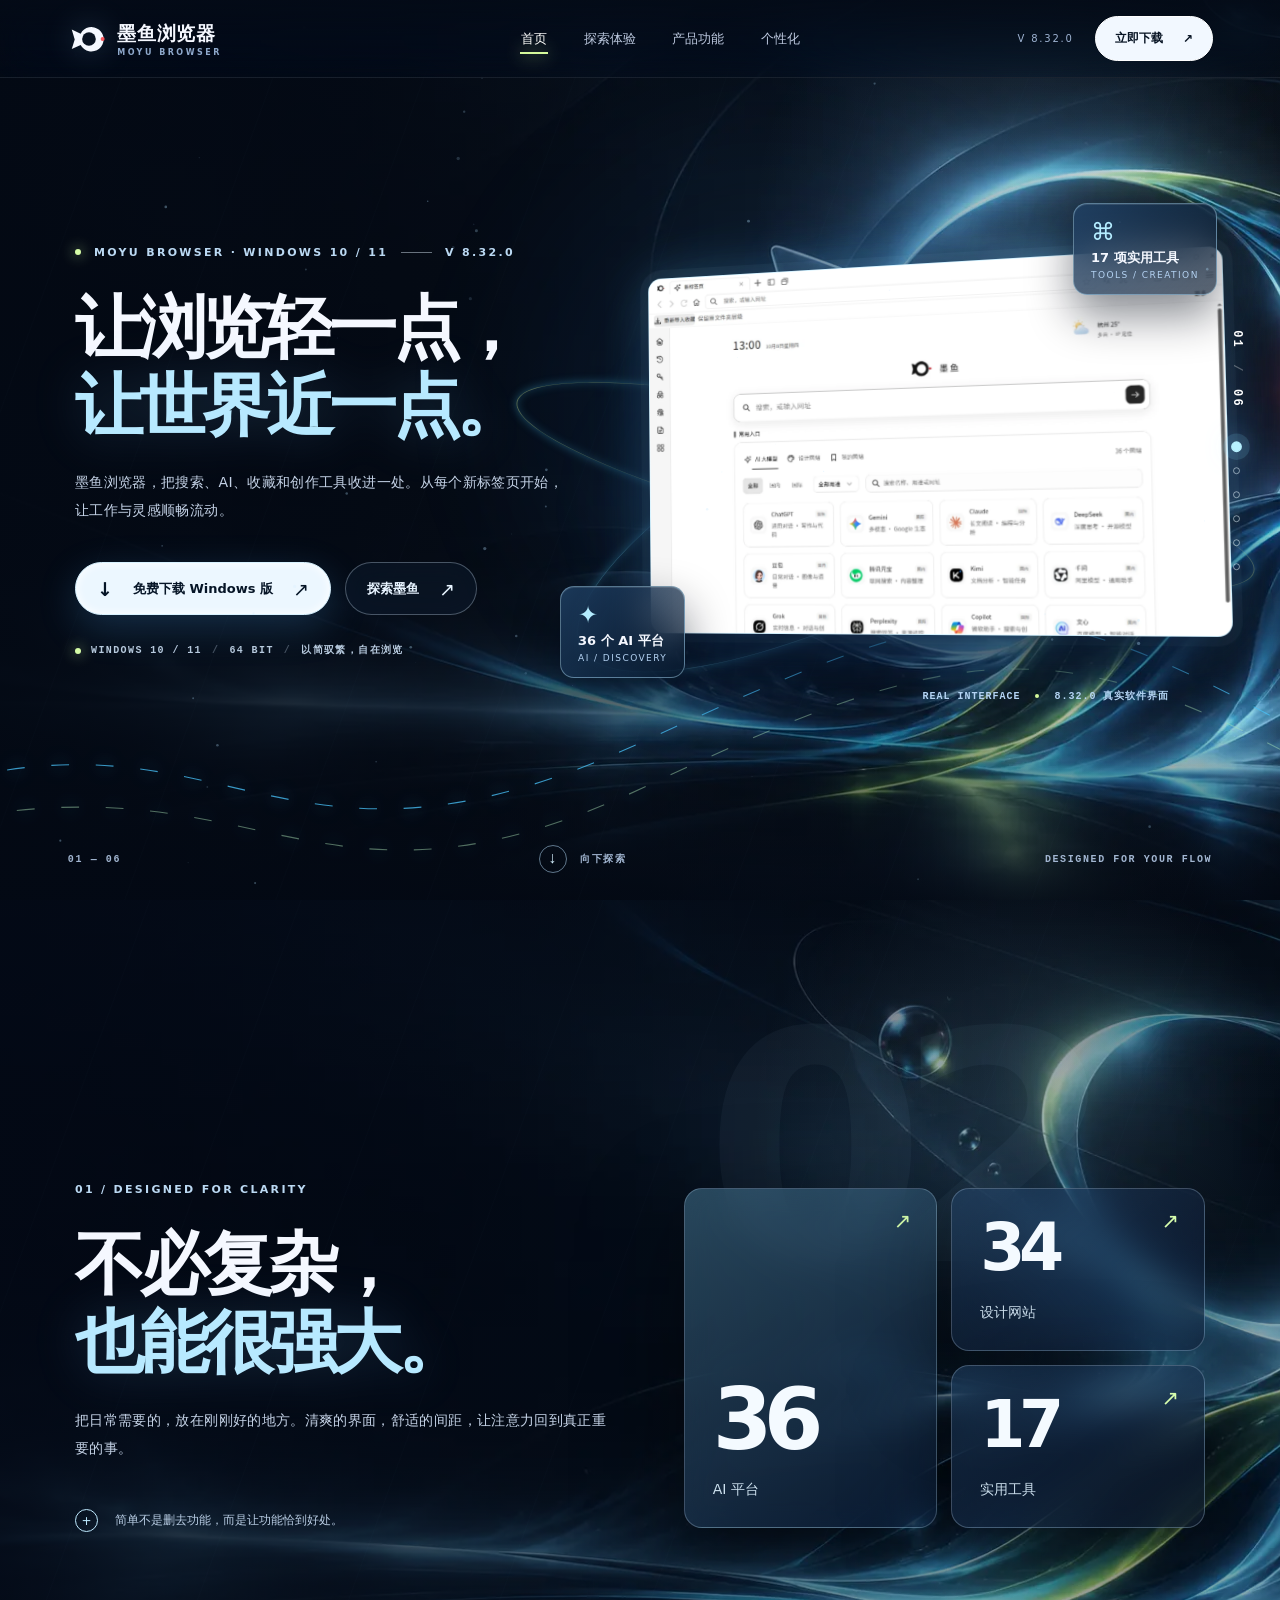
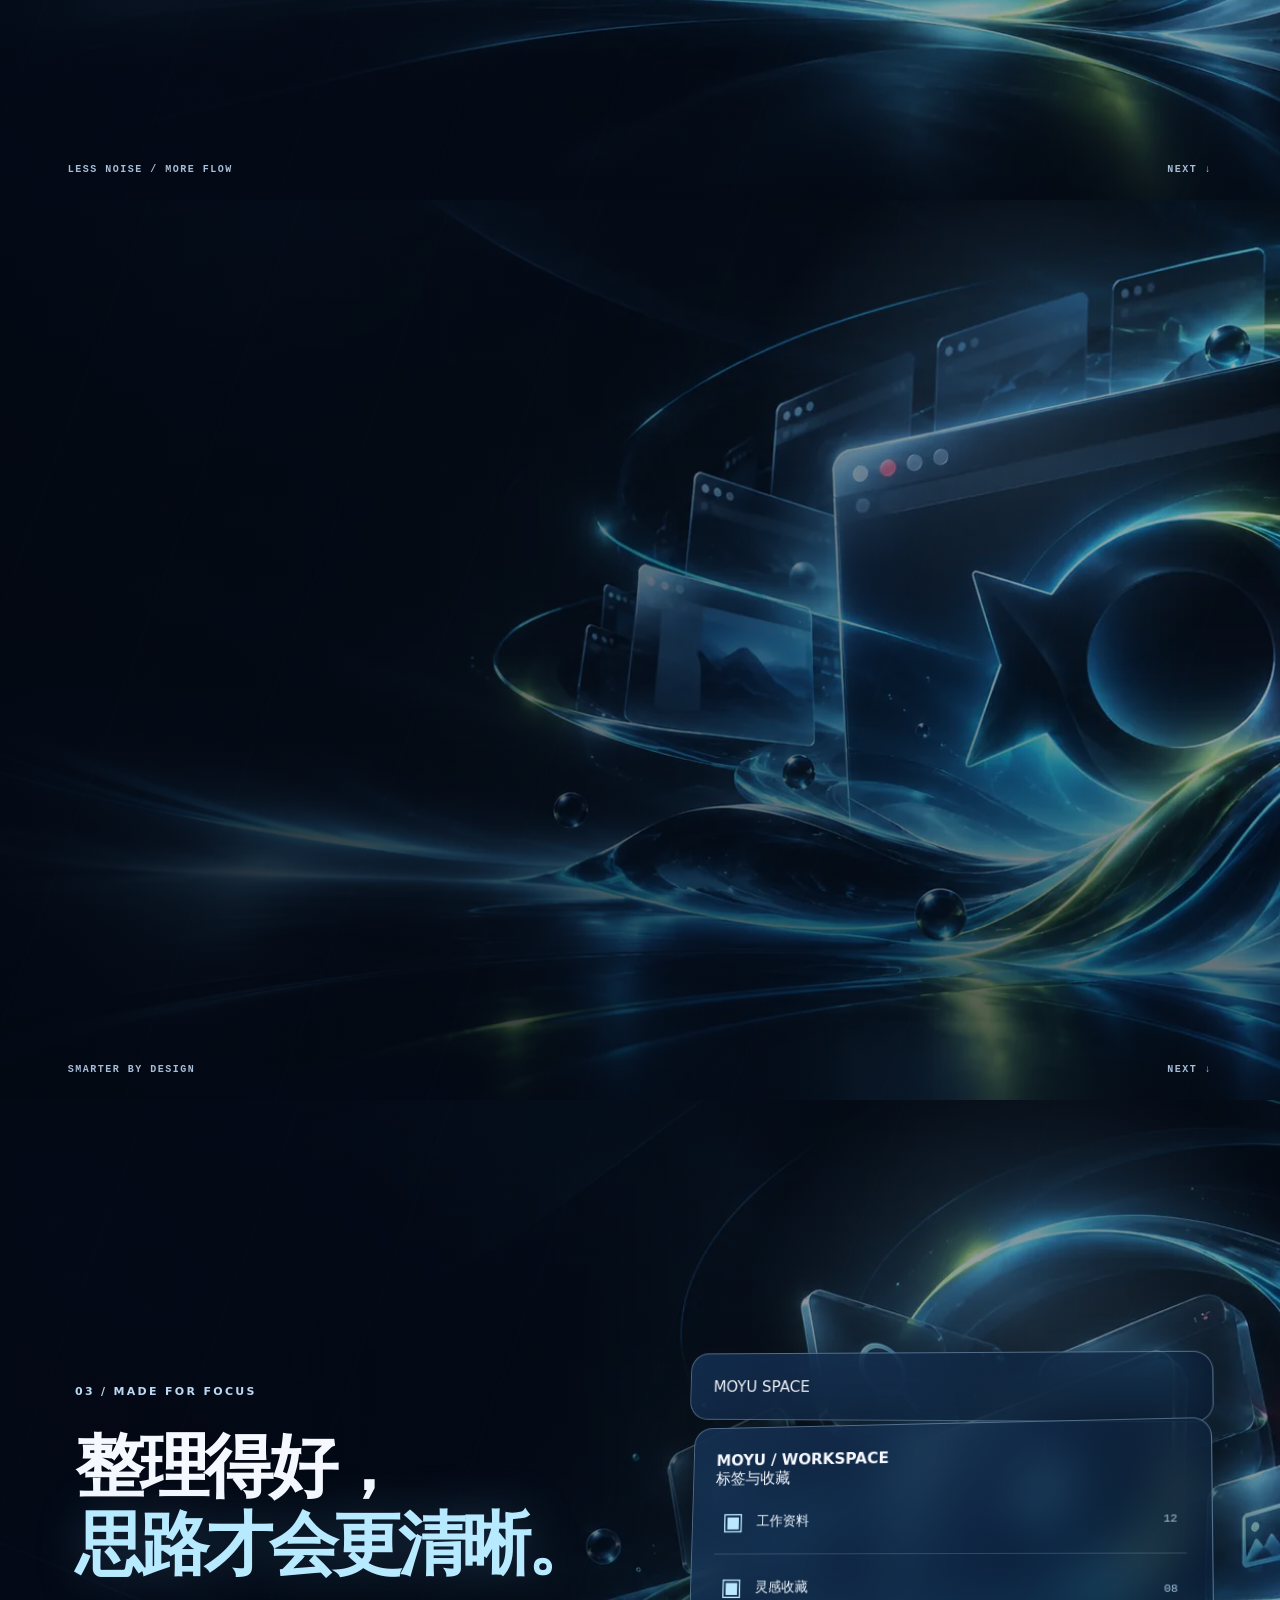
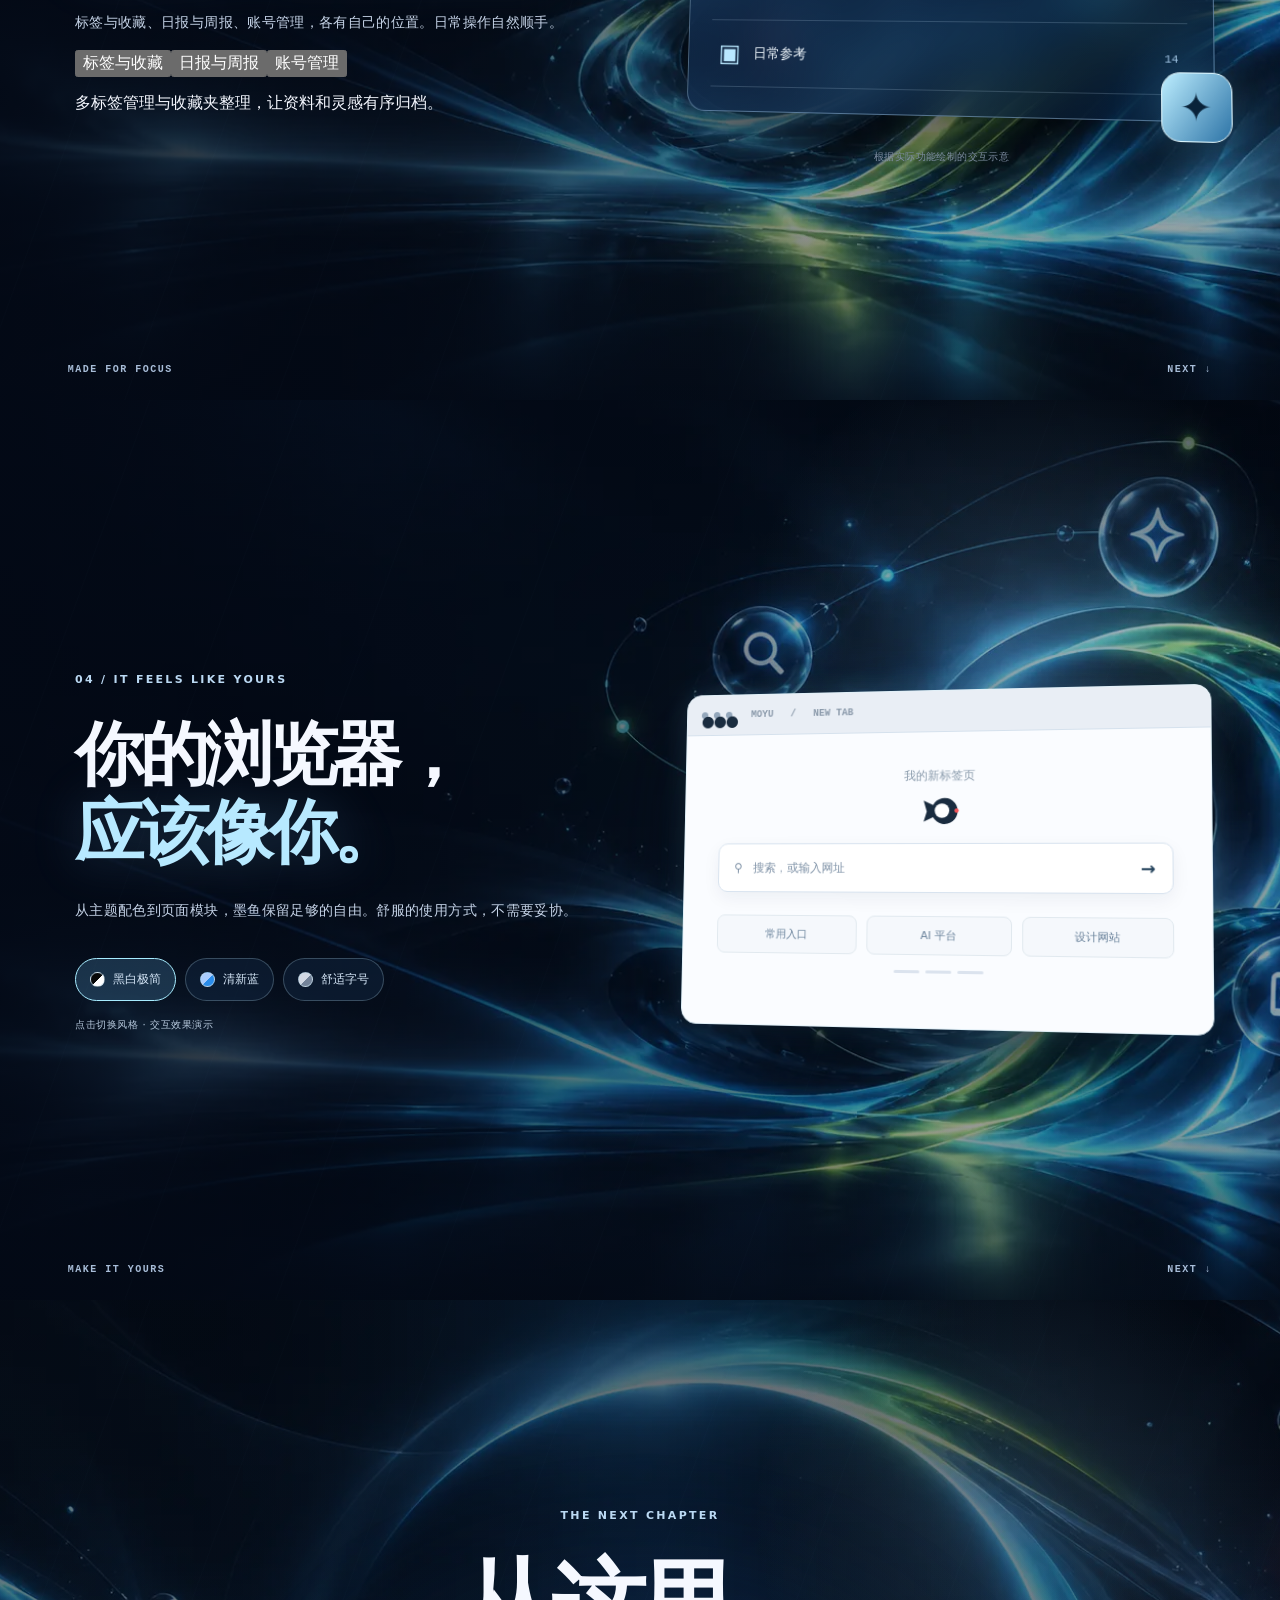
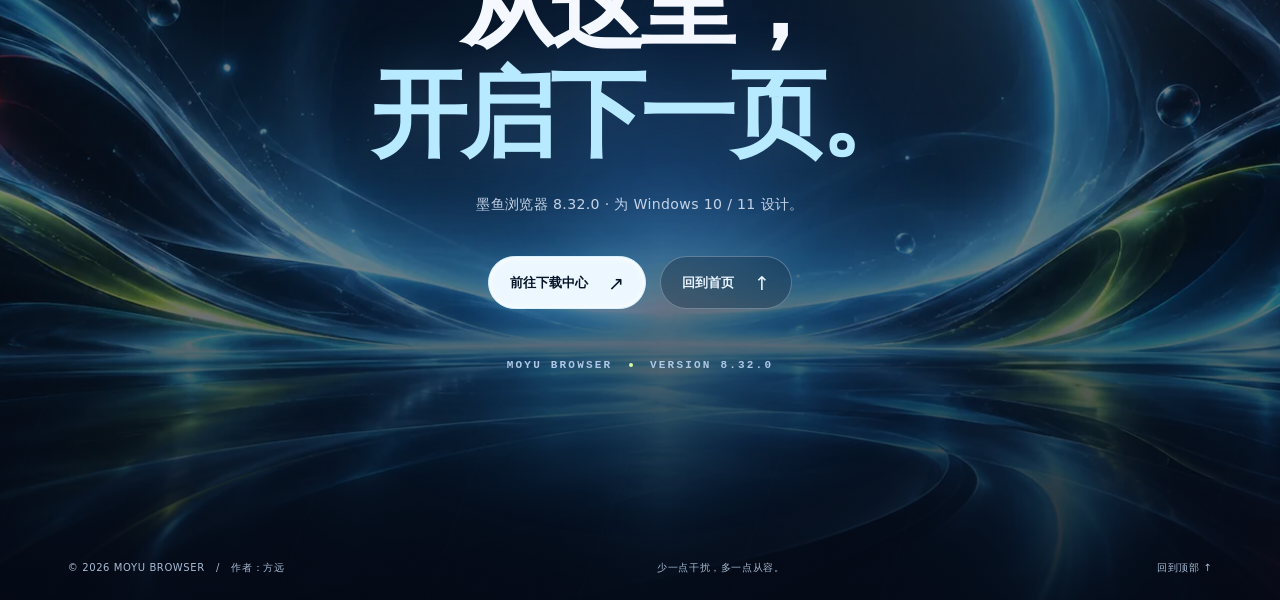
==== commit 36bcb1c6: "Moyu Browser V4: complete immersive full-screen animated homepage and download center" ====
--- a/index.html
+++ b/index.html
@@ -1,324 +1,36 @@
-<!DOCTYPE html>
-
-<html lang="zh-CN">
-<head>
-<meta charset="utf-8"/><meta content="width=device-width, initial-scale=1, viewport-fit=cover" name="viewport"/>
-<meta content="#090d16" name="theme-color"/><meta content="light" name="color-scheme"/>
-<meta content="墨鱼浏览器 8.32.0 — 重新定义清爽与高效。AI 导航、标签管理、日常记录与17项创作工具，恰好满足每次打开。" name="description"/>
-<title>墨鱼浏览器 MOYU — 让浏览，自成一派</title>
-<link href="[data-uri]" rel="icon" type="image/svg+xml"/>
-<style>/* MOYU BROWSER | V3.0 - editorial / kinetic redesign */
-:root{--night:#090d16;--dark:#111827;--navy:#111b2d;--blue:#496aff;--electric:#4169ff;--paper:#f8f8f5;--bone:#f1f1ed;--lime:#d4ff7a;--line:#dfe1e4;--muted:#7b828d;--fish-cut:#090d16;--base:clamp(16px,1vw,17px);--easing:cubic-bezier(.16,1,.3,1);font-family:Inter,"SF Pro Display","PingFang SC","Microsoft YaHei","Noto Sans CJK SC",system-ui,-apple-system,sans-serif;color:var(--night);font-size:var(--base);-webkit-font-smoothing:antialiased}
-*{box-sizing:border-box}html{scroll-behavior:smooth;scroll-padding-top:88px}body{margin:0;background:var(--paper);overflow-x:hidden}img,svg{max-width:100%}a{color:inherit;text-decoration:none}button{font:inherit;cursor:pointer}button,a{-webkit-tap-highlight-color:transparent}::selection{background:var(--lime);color:#111}a:focus-visible,button:focus-visible,summary:focus-visible{outline:3px solid #acc3ff;outline-offset:5px}a,button{touch-action:manipulation}.shell{width:min(1440px,calc(100% - 112px));margin-inline:auto}.dark{background:var(--night);color:#fff}.section-light{background:var(--paper)}.skip{position:fixed;left:20px;top:-80px;z-index:999;background:#fff;color:#111;padding:14px;border-radius:8px}.skip:focus{top:20px}.reading-line{height:3px;position:fixed;inset:0 auto auto 0;z-index:110;width:0;background:var(--lime);pointer-events:none}.topbar{height:85px;position:absolute;left:0;right:0;top:0;z-index:100;color:#fff;transition:background .3s,border-color .3s}.topbar.is-sticky{position:fixed;background:rgba(9,13,22,.94);backdrop-filter:blur(24px);border-bottom:1px solid rgba(255,255,255,.09)}.nav-inner{height:85px;display:flex;align-items:center;justify-content:space-between;gap:36px}.logotype{display:flex;align-items:center;gap:12px;white-space:nowrap;min-width:210px}.fish{width:42px;height:42px;flex:none}.logotype>span{font-size:21px;font-weight:790;letter-spacing:-.06em;line-height:1.1}.logotype .brand-thin{font-weight:490;letter-spacing:-.04em}.logotype small{display:block;font-size:8px;font-weight:670;letter-spacing:.27em;margin-top:5px;opacity:.5}.nav-links{display:flex;align-items:center;gap:clamp(20px,2.8vw,50px);margin-left:auto}.nav-links a{font-size:13px;color:#c3c9d6;white-space:nowrap;transition:color .3s;position:relative}.nav-links a:hover,.nav-links a[aria-current=page]{color:#fff}.nav-links a::after{content:"";position:absolute;bottom:-12px;left:0;width:0;height:2px;background:var(--lime);transition:width .3s}.nav-links a:hover::after,.nav-links a[aria-current=page]::after{width:100%}.nav-controls{display:flex;align-items:center;gap:20px;margin-left:20px}.top-ver{font-size:10px;letter-spacing:.12em;color:#818a9a;white-space:nowrap}.nav-cta{background:var(--lime);color:#111a28;display:flex;align-items:center;justify-content:center;gap:25px;min-width:140px;height:43px;border-radius:100px;font-size:12px;font-weight:800;transition:transform .3s,background .3s}.nav-cta:hover{transform:translateY(-3px);background:#e2ffaf}.nav-cta span{font-size:19px;font-weight:400}.menu-button{display:none;background:none;border:0;width:44px;height:44px;position:relative}.menu-button span{display:block;width:23px;height:2px;background:currentColor;margin:7px auto;transition:transform .3s}.mobile-navigation[hidden]{display:none!important}.mobile-navigation{position:absolute;top:85px;left:0;right:0;background:#101723;padding:16px 6% 30px;border-bottom:1px solid #303747}.mobile-navigation a{display:flex;justify-content:space-between;padding:18px 0;border-bottom:1px solid #2b3444;font-size:20px}
-/* HERO / SPLIT EDITORIAL STAGE */
-.hero{min-height:860px;position:relative;overflow:hidden;padding-top:85px;isolation:isolate}.hero-atmosphere{position:absolute;inset:0;z-index:-1;overflow:hidden;pointer-events:none}.hero-spotlight{position:absolute;right:-14%;top:0;width:74%;height:110%;background:radial-gradient(ellipse at 49% 45%,rgba(57,91,255,.3) 0,rgba(27,51,115,.14) 35%,transparent 68%);opacity:.85}.hero-hairlines{position:absolute;inset:0;background-image:linear-gradient(90deg,rgba(255,255,255,.05) 1px,transparent 1px);background-size:calc(100% / 6) 100%;mask-image:linear-gradient(to bottom,transparent 0%,#000 30%,#000 80%,transparent 100%)}.hero-backword{position:absolute;font-size:clamp(280px,38vw,650px);font-weight:900;letter-spacing:-.115em;color:transparent;-webkit-text-stroke:1px rgba(255,255,255,.035);right:-120px;bottom:-.33em;user-select:none}.hero-layout{min-height:715px;display:grid;grid-template-columns:46% 54%;align-items:center;position:relative;gap:0}.hero-copy{padding:50px 0 70px;position:relative;z-index:3}.hero-label{display:flex;align-items:center;gap:13px;font-size:11px;font-weight:700;letter-spacing:.15em;color:#c8cfde;margin-bottom:44px;white-space:nowrap}.hero-label .signal{height:8px;width:8px;border-radius:50%;background:var(--lime);box-shadow:0 0 16px #caff6799;animation:signal 2.8s ease-in-out infinite}.hero-label i{display:block;width:32px;height:1px;background:#677083}.hero h1{font-size:clamp(56px,6.3vw,104px);letter-spacing:-.09em;line-height:1.13;font-weight:860;margin:0 0 27px;white-space:nowrap}.type-accent{color:var(--lime);position:relative;display:inline-block}.punct{color:#fff}.hero-description{font-size:clamp(16px,1.3vw,19px);color:#b4bdcc;line-height:2.05;font-weight:360;margin:0 0 40px;letter-spacing:.035em}.hero-buttons{display:flex;gap:11px;align-items:center;flex-wrap:wrap}.button{border-radius:100px;display:inline-flex;align-items:center;justify-content:center;gap:12px;min-height:61px;padding:0 24px;font-size:14px;font-weight:760;white-space:nowrap;transition:transform .35s var(--easing),box-shadow .35s,color .35s,background .35s}.button:hover{transform:translateY(-4px)}.button-electric{background:var(--lime);color:#111b29;box-shadow:0 8px 50px rgba(180,249,103,.12);position:relative;overflow:hidden}.button-electric:hover{box-shadow:0 17px 48px rgba(180,249,103,.29)}.button-electric:before{content:"";position:absolute;inset:-100% auto -100% -65%;width:40%;transform:skewX(-25deg);background:linear-gradient(90deg,transparent,rgba(255,255,255,.7),transparent);transition:left .8s}.button-electric:hover:before{left:130%}.button-icon{font-size:20px;line-height:1}.button-end{font-size:20px;margin-left:8px;font-weight:400}.button-outline{border:1px solid #5a657a;color:#f0f2f6;min-width:174px}.button-outline:hover{background:#1d2940;border-color:#b3bdd2}.button-outline span{font-size:20px}.hero-caption{font-size:11px;color:#8b96aa;display:flex;align-items:center;gap:14px;margin-top:38px;letter-spacing:.04em;white-space:nowrap}.hero-caption .hairline{width:32px;height:1px;background:var(--lime)}.cap-sep{color:#49566d}
-.hero-art{position:relative;width:100%;height:660px;perspective:1800px;transform-style:preserve-3d;z-index:1}.art-outer-ring{position:absolute;width:690px;height:690px;top:50%;left:53%;transform:translate(-50%,-50%) rotate(-16deg);border:1px solid rgba(136,165,255,.26);border-radius:50%;box-shadow:inset 0 0 35px rgba(58,91,255,.06);animation:orbit-sway 20s linear infinite}.art-outer-ring::after{content:"";position:absolute;left:40px;top:85px;width:10px;height:10px;border-radius:50%;background:var(--lime);box-shadow:0 0 22px var(--lime)}.art-ring-two{width:545px;height:545px;opacity:.55;transform:translate(-50%,-50%) rotate(22deg);animation-direction:reverse;animation-duration:28s}.art-ring-two::after{background:#8cdcff;top:140px;left:28px}.hero-browser{position:absolute;left:-6%;top:17%;width:112%;border-radius:18px;overflow:hidden;background:#fff;border:1px solid rgba(255,255,255,.6);box-shadow:4px 40px 70px rgba(0,0,0,.55),40px 64px 120px rgba(8,19,89,.62),inset 0 0 0 2px #fff;transform:rotateY(-12deg) rotateX(5deg) rotateZ(-2.3deg);transform-origin:50% 50%;will-change:transform;transition:transform .6s var(--easing);animation:hero-float 7.5s ease-in-out infinite}.hero-browser-image{width:100%;max-height:490px;overflow:hidden}.hero-browser img{display:block;width:100%;height:auto}.glass-reflection{pointer-events:none;position:absolute;left:-100%;top:0;width:40%;height:100%;transform:skewX(-22deg);background:linear-gradient(90deg,transparent,rgba(255,255,255,.11),transparent);animation:glass-sweep 8s ease-in-out infinite}.float-mini{position:absolute;z-index:4;background:rgba(255,255,255,.96);backdrop-filter:blur(10px);padding:14px 18px;border:1px solid #fff;display:flex;align-items:center;gap:13px;border-radius:13px;color:#141b29;box-shadow:0 25px 70px #0004;white-space:nowrap;animation:float-up 6s ease-in-out infinite}.float-mini strong{display:block;font-size:13px;font-weight:850}.float-mini small{display:block;font-size:10px;margin-top:4px;color:#76818c}.float-mini>span:last-child{margin-left:20px;font-size:17px}.mini-symbol{width:39px;height:39px;display:flex;align-items:center;justify-content:center;background:#e8edff;border-radius:10px;color:#4365fb;font-size:23px}.mini-symbol.lightning{background:#e9f9c8;color:#192d22}.float-ai{right:-1%;top:12%}.float-tools{left:-9%;bottom:10%;animation-delay:-3s}.art-index{position:absolute;font-size:9px;letter-spacing:.22em;color:#aebfdb;font-weight:700;z-index:2;line-height:1.4}.art-index-top{top:3%;right:8%}.art-index-top span{margin-left:18px;font-size:19px;color:var(--lime)}.art-index-bottom{bottom:2%;right:9%}.art-index-bottom span{color:var(--lime)}.hero-footer{height:57px;display:flex;align-items:center;justify-content:space-between;gap:20px;border-top:1px solid rgba(255,255,255,.13);font-size:10px;letter-spacing:.14em;color:#8793a9}.hero-footer-left{display:flex;align-items:center;gap:12px;letter-spacing:0;font-size:12px}.circle-arrow{display:grid;place-items:center;width:30px;height:30px;border:1px solid #4b5870;border-radius:50%;font-size:17px;color:#e4edff}.corner-mark{color:var(--lime)}.ticker{overflow:hidden;background:var(--lime);height:105px;color:#111827;display:flex;align-items:center}.ticker-track{display:flex;width:max-content;animation:marquee 26s linear infinite;white-space:nowrap;will-change:transform}.ticker-track span{font-size:clamp(30px,4.5vw,68px);font-weight:900;letter-spacing:-.06em;line-height:1}.ticker-track i{font-style:normal;margin:0 24px;color:#547c2a;font-size:.8em}
-/* PHILOSOPHY */
-.philosophy{padding:114px 0 115px}.section-top{display:flex;align-items:center;justify-content:space-between;gap:20px;padding-bottom:36px;border-bottom:1px solid #d9dcd9}.eyeline{display:inline-flex;align-items:center;gap:12px;font-size:11px;font-weight:800;letter-spacing:.17em}.eyeline-dot{width:8px;height:8px;border-radius:50%;background:var(--blue)}.section-number{font-size:10px;letter-spacing:.12em;color:#7a828f}.philosophy-main{display:grid;grid-template-columns:1.2fr .8fr;gap:90px;align-items:end;padding:68px 0 78px}.giant-heading{font-size:clamp(58px,7.9vw,132px);line-height:1.22;letter-spacing:-.105em;margin:0;font-weight:890}.giant-heading em{font-style:normal;color:var(--blue)}.philosophy-aside{padding-bottom:9px;max-width:380px;margin-left:auto}.asterisk-large{font-size:90px;display:block;line-height:1;color:var(--blue);font-weight:400;animation:asterisk-spin 18s linear infinite;width:max-content;margin-bottom:35px}.philosophy-aside p{font-size:23px;line-height:1.7;letter-spacing:-.02em;font-weight:700;margin:0 0 18px}.philosophy-aside p.muted{font-size:15px;font-weight:400;line-height:2;color:#6e7580;margin-bottom:30px}.inline-link{display:inline-flex;align-items:center;gap:30px;font-size:13px;font-weight:800;border-bottom:1px solid currentColor;padding-bottom:10px;transition:gap .3s}.inline-link:hover{gap:42px}.inline-link span{font-size:19px;font-weight:400}.metrics{display:grid;grid-template-columns:repeat(4,1fr);border-top:1px solid #dcdedc;border-bottom:1px solid #dcdedc}.metric{display:flex;align-items:center;justify-content:flex-start;gap:22px;padding:32px 28px 30px;border-right:1px solid #dcdedc}.metric:first-child{padding-left:0}.metric:last-child{border:0}.metric strong{font-size:clamp(50px,5.2vw,84px);font-weight:850;letter-spacing:-.09em;line-height:1}.metric span{font-size:12px;color:#7b8490;line-height:1.8}.metric-word strong{color:var(--blue)}
-/* PRODUCT INTERACTION */
-.experience{background:#111827;color:white;padding:118px 0 138px;overflow:hidden}.inverted{border-color:#364153}.inverted .section-number{color:#8995a7}.inverted .eyeline-dot{background:var(--lime)}.experience-head{display:flex;align-items:end;justify-content:space-between;gap:50px;margin:62px 0 58px}.experience-head h2,.caps-title h2,.verify h2,.faq h2{font-size:clamp(54px,6.25vw,99px);letter-spacing:-.09em;line-height:1.24;margin:0;font-weight:850}.experience-head h2 em,.whatsnew h2 em{font-style:normal;color:var(--lime)}.experience-head p{font-size:16px;line-height:2;color:#aeb8ca;margin:0 0 10px;min-width:330px}.experience-grid{display:grid;grid-template-columns:39% 61%;gap:20px;align-items:stretch}.experience-nav{display:flex;flex-direction:column;padding-right:18px}.experience-tab{color:#9ca9ba;background:none;border:0;border-top:1px solid #343f51;text-align:left;display:grid;align-items:start;grid-template-columns:40px 1fr 28px;gap:18px;padding:27px 12px 29px 0;width:100%;transition:padding .35s,color .35s,background .35s}.experience-tab .tab-step{font-size:11px;letter-spacing:.1em;margin-top:6px}.experience-tab strong{display:block;color:#e5e9f0;font-size:22px;letter-spacing:-.04em;font-weight:650}.experience-tab small{display:block;color:#8c98aa;font-size:12px;margin-top:10px}.experience-tab>b{font-size:25px;color:#7b8a9d;font-weight:400}.experience-tab:hover{color:white;padding-left:12px}.experience-tab.active{color:var(--lime);padding-left:12px;background:linear-gradient(90deg,rgba(198,255,117,.07),transparent)}.experience-tab.active strong,.experience-tab.active>b{color:var(--lime)}.experience-index{margin-top:auto;color:#8b97a8;display:flex;justify-content:space-between;gap:12px;font-size:10px;letter-spacing:.09em;padding:45px 8px 12px 0}.experience-index span{color:var(--lime);font-size:21px}.experience-display{background:#e7ecf5;border-radius:16px;padding:15px;color:#111827;min-height:560px;overflow:hidden;box-shadow:0 30px 90px #0004}.scene{position:relative;height:510px;overflow:hidden;border-radius:11px;background:#fff}.scene[hidden]{display:none!important}.scene-real{width:100%;height:100%;overflow:hidden}.scene-real img{width:100%;height:auto;min-height:100%;display:block;object-fit:cover;object-position:top}.scene-note{position:absolute;bottom:12px;right:14px;z-index:3;background:rgba(11,17,29,.9);color:#fff;border-radius:100px;font-size:10px;letter-spacing:.05em;padding:9px 13px}.scene-bottom{display:flex;align-items:center;justify-content:space-between;gap:20px;padding:15px 2px 0;font-size:10px;letter-spacing:.17em;color:#6c7787}.scene-progress{font-size:12px}.scene-progress b{font-size:21px;color:var(--blue)}
-.scene-mock{height:100%;background:#f5f6fb;overflow:hidden;padding:18px;position:relative}.mock-toolbar{height:50px;display:flex;align-items:center;gap:6px;background:#e2e6ee;border-radius:10px 10px 0 0;padding:8px}.mock-brand{font-size:22px;margin:0 14px 0 6px}.fake-tab{background:#d5dbe5;padding:12px 14px;border-radius:8px 8px 0 0;font-size:11px;color:#667080;min-width:124px}.fake-tab.current{background:#fff;color:#111}.fake-tab i{float:right;font-style:normal;color:#99a3b4}.mock-body{background:white;height:calc(100% - 50px);display:flex}.mock-sidebar{width:53px;display:flex;flex-direction:column;gap:26px;align-items:center;background:#f7f7f7;padding-top:25px;color:#666}.mock-content{padding:38px 42px;flex:1}.mock-kicker{font-size:11px;letter-spacing:.1em;color:var(--blue)}.mock-content h3{font-size:32px;margin:8px 0 30px}.mock-folder{border:1px solid #e2e6eb;border-radius:10px;margin-bottom:12px;padding:17px 18px;font-size:14px;display:flex;align-items:center;gap:12px}.mock-folder b{font-size:26px;color:var(--blue)}.mock-folder small{margin-left:auto;color:#949eac;font-size:11px}.notes-mock{background:#e8edff;padding:30px 38px}.note-top{display:flex;justify-content:space-between;align-items:center;font-size:10px;letter-spacing:.18em;font-weight:800}.note-top span{color:#579a81;letter-spacing:0;font-weight:400}.note-top i{font-style:normal}.notes-mock h3{font-size:34px;letter-spacing:-.05em;margin:25px 0}.note-pages{display:flex;gap:20px}.note-page{flex:1;min-width:0;height:310px;padding:24px 22px;background:white;box-shadow:0 18px 40px #3e65c022;border-radius:12px;transform:rotate(-2deg)}.note-page.pale{background:#f6f9ff;transform:rotate(2deg) translateY(15px)}.note-page span{font-size:10px;color:#8d9aad;display:block;letter-spacing:.08em}.note-page b{font-size:17px;display:block;margin:15px 0 28px}.note-page i{display:block;height:10px;border-radius:4px;background:#e8edf7;margin:14px 0}.note-page i.short{width:55%;background:#bcd0ff}.design-mock{background:#dce4f8;padding:23px}.ruler{font-size:10px;letter-spacing:.25em;color:#95a2b6;text-align:center}.design-body{display:grid;grid-template-columns:1.15fr .85fr;gap:28px;height:calc(100% - 20px);padding:20px 6px}.design-board{display:grid;place-items:center;background:linear-gradient(#d8deec 1px,transparent 1px),linear-gradient(90deg,#d8deec 1px,transparent 1px);background-size:23px 23px;border-radius:12px}.print-page{width:185px;height:270px;background:white;box-shadow:0 20px 45px #526bb14d;display:flex;flex-direction:column;align-items:center;justify-content:center;font-size:62px;font-weight:870;letter-spacing:-.1em}.print-page span{font-size:11px;letter-spacing:0;color:#929eae}.design-tools{background:#fff;border-radius:12px;padding:23px 22px;align-self:stretch}.design-tools>small{font-size:10px;color:var(--blue);letter-spacing:.15em}.design-tools h3{font-size:23px;letter-spacing:-.07em;margin:22px 0 28px}.design-tools>div:not(.color-row){display:flex;justify-content:space-between;border-top:1px solid #e8ebef;padding:13px 0;font-size:12px}.design-tools>div b{font-size:13px}.color-row{display:flex;gap:8px;margin-top:15px}.color-row i{width:29px;height:29px;border-radius:50%;background:#4169ff}.color-row i:nth-child(2){background:#d6f07d}.color-row i:nth-child(3){background:#eea7be}.color-row i:nth-child(4){background:#111827}
-/* FEATURE BENTO / FUNCTION-LED LAYOUT */
-.capabilities{padding:124px 0 144px}.caps-title{display:flex;justify-content:space-between;align-items:end;gap:30px;margin:62px 0 58px}.caps-title h2 em,.verify h2 em,.faq h2 em{font-style:normal;color:var(--blue)}.caps-aside{color:#717985;line-height:1.95;font-size:15px;align-self:end;margin-bottom:12px}.caps-grid{display:grid;grid-template-columns:1fr 1fr;grid-template-rows:430px 430px;gap:16px}.cap-card{position:relative;overflow:hidden;border-radius:14px;padding:36px 40px;isolation:isolate}.cap-head{display:flex;justify-content:space-between;align-items:start;font-size:11px;letter-spacing:.11em;font-weight:800}.cap-icon{font-size:31px;line-height:1}.cap-card h3{font-size:clamp(32px,3.7vw,54px);font-weight:830;line-height:1.3;letter-spacing:-.07em;margin:48px 0 12px}.cap-card p{font-size:14px;line-height:1.95;max-width:330px;margin:0;opacity:.78}.cap-wide{width:100%}.cap-blue{background:#4169ff;color:#fff}.cap-blue h3{color:#fff}.cap-blue:before{content:"";position:absolute;border:1px solid #ffffff30;border-radius:50%;width:470px;height:470px;right:-145px;bottom:-265px}.cap-blue:after{content:"";position:absolute;border:1px solid #ffffff30;border-radius:50%;width:320px;height:320px;right:-60px;bottom:-194px}.cap-pills{display:flex;gap:9px;position:absolute;bottom:35px;left:40px;flex-wrap:wrap}.cap-pills span{border-radius:100px;padding:10px 16px;background:rgba(255,255,255,.16);font-size:12px;border:1px solid #ffffff35}.cap-corner{position:absolute;bottom:40px;right:43px;font-size:50px;color:#ffffff9a}.cap-dark{background:#111c30;color:#fff}.cap-dark .cap-icon{color:var(--lime)}.cap-dark:before{content:"";position:absolute;width:470px;height:470px;border-radius:50%;right:-120px;bottom:-300px;border:1px solid #708ac24d;box-shadow:0 0 0 34px #708ac210,0 0 0 70px #708ac20b}.cap-dark h3{margin-top:46px}.lock-art{position:absolute;right:43px;bottom:40px;display:flex;flex-direction:column;align-items:center;transform:rotate(-11deg)}.lock-circle{width:88px;height:88px;border:1px solid #768cb7a1;border-radius:100%;display:grid;place-items:center;color:var(--lime);font-size:35px;box-shadow:0 0 50px #355ec05c}.lock-bar{display:flex;gap:6px;margin-top:14px}.lock-bar span{background:#566480;width:22px;height:6px;border-radius:9px}.lock-bar span:first-child{background:var(--lime)}.cap-cream{background:#eeefe9;border:1px solid #e3e4de}.cap-cream h3{margin-top:46px}.swatch-stack{position:absolute;display:flex;right:40px;bottom:40px}.swatch-stack i{--s:#4169ff;display:block;width:62px;height:62px;border-radius:100%;background:var(--s);border:5px solid #eeefe9;margin-left:-13px;box-shadow:0 4px 20px #0001}.cap-white{background:#fff;border:1px solid #e2e4e2}.themes{display:flex;gap:12px;margin-top:27px;position:absolute;right:36px;bottom:42px}.theme-chip{width:86px;height:67px;border:1px solid #dfe1e5;border-radius:8px;box-shadow:0 12px 20px #0a122512;padding:10px;display:flex;align-items:flex-start;gap:7px;background:#fff}.theme-chip span{display:block;background:#e6e6e9;border-radius:3px;width:22px;height:7px}.theme-chip span:last-child{width:40px}.theme-chip.midnight{background:#161f2d;border-color:#161f2d}.theme-chip.midnight span{background:#4a586d}.theme-chip.blue{background:#e4edff;border-color:#d4e2fd}.theme-chip.blue span{background:#779cf7}
-/* FINAL CALL */
-.manifesto{overflow:hidden;position:relative}.manifesto-inner{min-height:650px;display:grid;grid-template-columns:1fr 1fr;align-items:center;gap:10px}.light-eye{color:#d3def0}.light-eye .eyeline-dot{background:var(--lime)}.manifesto h2{font-size:clamp(55px,7.4vw,110px);line-height:1.24;letter-spacing:-.095em;margin:42px 0 24px;font-weight:860;white-space:nowrap}.manifesto h2 em{color:var(--lime);font-style:normal}.manifesto p{color:#aab3c3;font-size:17px;margin:0 0 40px}.manifesto-art{position:relative;height:650px;display:flex;align-items:center;justify-content:center}.giant-ring{position:relative;width:min(540px,100%);aspect-ratio:1;border-radius:50%;background:#4169ff;display:grid;place-items:center;box-shadow:0 0 0 30px #4169ff15,0 0 0 80px #4169ff0c,0 0 130px #214dea66;animation:float-up 6s ease-in-out infinite}.giant-ring:before{content:"";position:absolute;inset:25px;border-radius:50%;border:1px solid #ffffff40}.giant-ring svg{width:53%;color:#fff;filter:drop-shadow(0 0 30px #163ad5);transform:rotate(-12deg)}.manifesto-art>span{position:absolute;bottom:40px;right:0;text-align:right;font-size:12px;font-weight:800;letter-spacing:.16em;color:#8da7ff}
-.footer{background:#080c14;color:#eef1f7;border-top:1px solid #ffffff18;padding:75px 0 23px}.footer-grid{display:flex;justify-content:space-between;align-items:start;gap:50px;padding-bottom:65px}.footer-brand{font-size:21px;font-weight:800;letter-spacing:-.05em}.footer-brand span{color:var(--lime);font-size:11px;letter-spacing:.13em;margin-left:6px}.footer-left p{color:#8792a4;font-size:13px;margin-top:15px}.footer nav{display:flex;gap:42px;flex-wrap:wrap;align-items:center}.footer nav a{font-size:12px;color:#aab3c4}.footer nav a:hover{color:var(--lime)}.footer-base{border-top:1px solid #ffffff24;padding-top:24px;display:flex;align-items:center;justify-content:space-between;gap:20px;color:#7b8495;font-size:11px;letter-spacing:.03em}.footer-base a{color:var(--lime)}.toast{position:fixed;bottom:27px;left:50%;transform:translate(-50%,110px);color:#fff;background:#171f2e;border:1px solid #576580;border-radius:11px;padding:15px 22px;z-index:130;box-shadow:0 20px 60px #0004;font-size:13px;max-width:min(600px,calc(100vw - 30px));text-align:center;opacity:0;pointer-events:none;transition:transform .35s,opacity .35s}.toast.show{transform:translate(-50%,0);opacity:1}
-/* DOWNLOAD EDITION */
-.download-hero{position:relative;overflow:hidden;min-height:775px;padding-top:85px;isolation:isolate}.dl-orbits{position:absolute;inset:0;overflow:hidden;z-index:-1;pointer-events:none}.dl-glow{position:absolute;right:-15%;bottom:-60%;width:80%;height:140%;background:radial-gradient(ellipse at center,rgba(60,97,255,.35),transparent 64%)}.dl-orbit{position:absolute;width:720px;height:720px;border:1px solid #5c7ed645;border-radius:50%;right:-14%;top:-35%;transform:rotate(-25deg);animation:orbit-sway 24s linear infinite}.dl-orbit:after{content:"";position:absolute;top:110px;left:84px;width:10px;height:10px;background:var(--lime);border-radius:100%;box-shadow:0 0 30px var(--lime)}.dl-orbit.b{width:530px;height:530px;top:-16%;right:-6%;animation-direction:reverse}.dl-orbit.b:after{top:60px;left:110px;background:#9ab4ff}.dl-hero-grid{min-height:607px;display:grid;grid-template-columns:1fr .9fr;align-items:center;gap:50px}.download-heading{position:relative;z-index:2;padding:40px 0}.download-heading h1{font-size:clamp(58px,7.3vw,118px);line-height:1.19;letter-spacing:-.09em;margin:0 0 28px;font-weight:870;white-space:nowrap}.download-heading h1 em{font-style:normal;color:var(--lime)}.download-heading p{font-size:17px;color:#aeb8c7;line-height:2;margin:0}.download-system-tags{display:flex;flex-wrap:wrap;gap:10px;margin:31px 0}.download-system-tags span{border:1px solid #45506a;border-radius:100px;padding:10px 13px;font-size:11px;color:#b4bfd2}.dl-scroll-button{margin-top:5px}.dl-monogram{height:500px;position:relative;display:flex;flex-direction:column;align-items:center;justify-content:center}.dl-monogram b{font-size:clamp(140px,18vw,320px);font-weight:900;letter-spacing:-.14em;line-height:1;color:transparent;-webkit-text-stroke:1.5px rgba(255,255,255,.83);position:relative;z-index:2;transform:rotate(-6deg);animation:float-up 8s ease-in-out infinite}.dl-monogram b span{color:var(--lime);-webkit-text-stroke:0}.dl-monogram .monogram-hint{font-size:10px;color:#b0c0e0;letter-spacing:.18em;align-self:flex-end}.dl-monogram small{font-size:13px;letter-spacing:.35em;color:#b0c0e0;align-self:flex-end}.monogram-fish{position:absolute;width:340px;height:340px;display:grid;place-items:center;background:var(--blue);border-radius:50%;box-shadow:0 0 0 43px #426eff13,0 0 100px #1a55ff4a;z-index:1}.monogram-fish svg{width:60%;color:#fff;transform:rotate(-20deg)}.download-breadcrumb{height:70px;display:flex;align-items:center;gap:25px;color:#8b95aa;letter-spacing:.12em;font-size:10px;border-top:1px solid #ffffff2d}.download-breadcrumb .line{height:1px;background:#5c687e;flex:1;max-width:100px}.download-breadcrumb span:last-child{font-size:22px;color:var(--lime);margin-left:auto}
-.download-body{padding:106px 0 110px}.download-title{display:flex;align-items:end;justify-content:space-between;gap:40px;margin:54px 0 48px}.download-title h2{font-size:clamp(56px,6.7vw,100px);line-height:1.12;letter-spacing:-.09em;margin:0}.download-title h2 span{color:var(--blue)}.download-title p{color:#6e7885;font-size:15px;line-height:1.9;margin:0 0 10px}.edition-grid{display:grid;grid-template-columns:1fr 1fr;gap:18px}.edition-card{border-radius:16px;min-height:655px;display:flex;flex-direction:column;position:relative;overflow:hidden;padding:37px 42px 40px}.edition-primary{background:#4269fa;color:#fff}.edition-primary:after{content:"";position:absolute;width:500px;height:500px;right:-220px;top:-150px;border:1px solid #ffffff43;border-radius:50%;box-shadow:0 0 0 46px #ffffff10,0 0 0 93px #ffffff08;pointer-events:none}.edition-secondary{background:#101a2a;color:white}.edition-secondary:after{content:"";position:absolute;width:590px;height:590px;right:-260px;top:-165px;border:1px solid #5676aa59;border-radius:50%;box-shadow:0 0 0 46px #45567710;pointer-events:none}.edition-top{display:flex;justify-content:space-between;align-items:start;position:relative;z-index:2}.edition-badge{font-size:10px;letter-spacing:.11em}.edition-star{font-size:48px;line-height:1}.edition-symbol{font-size:43px;font-weight:300;line-height:1}.edition-inner{position:relative;z-index:2;flex:1;padding-top:42px}.edition-recommended{display:inline-flex;align-items:center;background:#d9ff80;color:#141c2a;font-weight:800;font-size:11px;border-radius:100px;padding:9px 13px}.edition-recommended.neutral{background:#273650;color:#b6c8e6}.edition-inner h3{font-size:clamp(47px,5.35vw,79px);font-weight:850;letter-spacing:-.095em;line-height:1.12;margin:23px 0 17px}.edition-inner h3 span{color:var(--lime)}.edition-inner p{font-size:15px;line-height:1.8;color:#dde6ff}.edition-secondary .edition-inner p{color:#a6b4cb}.edition-benefits{display:grid;gap:12px;margin-top:30px}.edition-benefits span{font-size:12px;color:#eef1ff}.edition-benefits b{color:var(--lime);margin-right:9px}.edition-secondary .edition-benefits span{color:#b7c4d7}.edition-bottom{position:relative;z-index:2}.file-facts{display:flex;justify-content:space-between;font-size:10px;letter-spacing:.14em;color:#d9e5ff;margin:0 0 13px}.edition-btn{display:flex;align-items:center;justify-content:space-between;width:100%;min-height:73px;background:#fff;border-radius:9px;padding:0 22px;color:#101521;font-size:16px;font-weight:780;transition:background .3s,transform .3s}.edition-btn:hover{transform:translateY(-3px)}.edition-btn .edition-arrow{font-size:26px;font-weight:400}.edition-btn-dark{background:var(--lime);color:#13201e}.edition-btn[aria-disabled=true]{opacity:.78;cursor:not-allowed}.edition-btn[aria-disabled=true]:hover{transform:none}.availability{display:flex;align-items:center;gap:13px;flex-wrap:wrap;margin-top:19px;padding:18px 24px;border:1px solid #e0e4e7;border-radius:10px;background:#fff;color:#525e6b;font-size:13px}.availability-light{width:8px;height:8px;border-radius:50%;background:#f2a944;box-shadow:0 0 0 5px #f4b64b20;flex:none}.availability[data-status=ready] .availability-light{background:#51b991;box-shadow:0 0 0 5px #51b99120}.availability[data-status=missing] .availability-light{background:#fa9c76;box-shadow:0 0 0 5px #fa9c7620}.availability a{margin-left:auto;color:var(--blue);font-weight:750;white-space:nowrap}.release-disclaimer{color:#8c96a3;font-size:12px;line-height:1.8;margin-top:25px}
-.whatsnew{padding:115px 0 120px;background:#111827;color:white}.whatsnew .section-top{border-color:#364153}.whatsnew .eyeline-dot{background:var(--lime)}.whatsnew .section-number{color:#8894a4}.whatsnew-heading{display:flex;align-items:end;justify-content:space-between;gap:60px;margin:60px 0 55px}.whatsnew h2{font-size:clamp(57px,6.6vw,105px);line-height:1.22;letter-spacing:-.1em;margin:0}.whatsnew-tag{display:flex;flex-direction:column;text-align:right}.whatsnew-tag strong{font-size:clamp(55px,6vw,100px);letter-spacing:-.1em;color:#d6ff84;line-height:1}.whatsnew-tag span{font-size:10px;letter-spacing:.15em;color:#8393ab;margin-top:8px}.notes-row{display:grid;grid-template-columns:60px .92fr 1.08fr 25px;align-items:center;gap:20px;border-top:1px solid #384255;min-height:126px;padding:18px 3px}.notes-row:last-child{border-bottom:1px solid #384255}.notes-row>span{color:var(--lime);font-size:11px}.notes-row h3{font-size:23px;letter-spacing:-.035em;margin:0;font-weight:720}.notes-row p{font-size:13px;color:#9daabd;line-height:1.8;margin:0}.notes-row b{font-size:22px;color:var(--lime);font-weight:400}
-.verify{padding:115px 0 105px}.verify-grid{display:grid;grid-template-columns:41% 59%;gap:38px;align-items:center;margin-top:58px}.verify-copy{align-self:center}.verify-copy p{font-size:15px;color:#707b89;line-height:2;max-width:365px;margin:28px 0 36px}.verify-terminal{background:#141c2a;border-radius:14px;overflow:hidden;color:#eaf1ff;box-shadow:0 30px 80px #142a5226}.terminal-top{padding:18px 25px;border-bottom:1px solid #354050;display:flex;justify-content:space-between;align-items:center;font-size:11px;letter-spacing:.12em;color:#a2aec0}.terminal-top>span:first-child{display:flex;gap:6px}.terminal-top i{display:block;width:9px;height:9px;border-radius:50%;background:#f28088}.terminal-top i:nth-child(2){background:#f2cf70}.terminal-top i:nth-child(3){background:#7ac997}.terminal-content{padding:24px 30px 30px}.hash-entry{border-bottom:1px solid #344052;padding-bottom:20px;margin-bottom:20px}.hash-entry>div{display:flex;justify-content:space-between;align-items:center;gap:15px;margin-bottom:10px}.hash-entry span{font-size:12px;color:#c6d1e1}.hash-entry button,.hash-command button{border:0;background:none;color:var(--lime);font-size:11px}.hash-entry code,.hash-command code{font-size:12px;letter-spacing:.015em;word-break:break-all;overflow-wrap:anywhere;color:#a7bee0;line-height:1.8}.hash-command{display:flex;align-items:start;flex-direction:column;gap:10px}.hash-command span{font-size:10px;color:#8192a9;letter-spacing:.15em}.hash-command button{align-self:flex-end}
-.faq{padding:24px 0 125px}.faq-grid{display:grid;grid-template-columns:42% 58%;gap:60px}.faq-grid .section-top{border:0;padding-bottom:45px}.faq-grid>div>p{color:#85909c;font-size:15px;margin-top:26px}.faq-items{border-top:1px solid #dcdfe1}.faq-items details{border-bottom:1px solid #dcdfe1}.faq-items summary{list-style:none;cursor:pointer;display:flex;justify-content:space-between;align-items:center;gap:10px;padding:23px 3px;font-size:17px;font-weight:650;letter-spacing:-.025em}.faq-items summary::-webkit-details-marker{display:none}.faq-items summary span{font-size:26px;line-height:1;transition:transform .3s;color:var(--blue);font-weight:400}.faq-items details[open] summary span{transform:rotate(45deg)}.faq-items details p{color:#707d8b;font-size:14px;line-height:2;margin:0;padding:0 45px 24px 3px}.final-prompt{padding:94px 0}.final-prompt>.shell{display:flex;align-items:end;justify-content:space-between;gap:40px}.final-prompt span{letter-spacing:.2em;font-size:11px;color:#8593ad}.final-prompt h2{font-size:clamp(48px,5.4vw,83px);line-height:1.25;letter-spacing:-.08em;margin:28px 0 0}.final-prompt h2 em{font-style:normal;color:var(--lime)}
-/* MOTION */
-.js .reveal{opacity:0;transform:translate3d(0,35px,0);transition:opacity .8s var(--easing),transform .85s var(--easing)}.js .reveal.visible{opacity:1;transform:translateZ(0)}@keyframes marquee{to{transform:translateX(-50%)}}@keyframes signal{0%,100%{box-shadow:0 0 0 0 #c9ff8c40}50%{box-shadow:0 0 0 9px #c9ff8c00}}@keyframes orbit-sway{from{rotate:0deg}to{rotate:360deg}}@keyframes hero-float{0%,100%{translate:0 0}50%{translate:0 -13px}}@keyframes float-up{0%,100%{translate:0 0}50%{translate:0 -12px}}@keyframes glass-sweep{0%,38%,100%{left:-100%}55%,80%{left:160%}}@keyframes asterisk-spin{to{transform:rotate(360deg)}}
-/* RESPONSIVE */
-@media(min-width:1600px){.hero-layout{grid-template-columns:46% 54%}.hero-art{height:710px}.hero{min-height:935px}.hero-browser{top:17%}.hero-layout{min-height:790px}.hero h1{font-size:105px}}
-@media(max-width:1280px){.shell{width:min(1200px,calc(100% - 72px))}.nav-links{gap:23px}.nav-controls{margin-left:0;gap:13px}.top-ver{display:none}.hero h1{font-size:clamp(60px,6.4vw,84px)}.hero-art{height:600px}.hero-browser{width:115%;left:-7%}.hero-description{font-size:17px}.float-mini{padding:11px 13px}.float-ai{right:-6%}.metric{gap:12px;padding:25px 18px}.cap-card h3{font-size:46px}.experience-display{min-height:520px}.scene{height:475px}}
-@media(max-width:1050px){.nav-links{display:none}.nav-controls .nav-cta{display:none}.menu-button{display:block}.hero{min-height:auto}.hero-layout{grid-template-columns:1fr;min-height:0;padding-top:115px;gap:25px}.hero-copy{padding:0}.hero h1{font-size:clamp(62px,9vw,95px)}.hero-description{font-size:18px}.hero-art{height:570px;width:90%;margin:0 auto}.hero-browser{top:18%;width:108%;left:-4%}.hero-footer{margin-top:20px}.philosophy-main{gap:30px}.giant-heading{font-size:clamp(60px,9vw,95px)}.experience-grid{grid-template-columns:41% 59%}.experience-tab{grid-template-columns:25px 1fr 18px;gap:9px}.experience-tab strong{font-size:18px}.experience-display{padding:10px;min-height:455px}.scene{height:413px}.experience-head h2,.caps-title h2{font-size:clamp(58px,7.5vw,90px)}.cap-card{padding:30px}.cap-pills{left:30px;bottom:30px}.manifesto-inner{min-height:540px}.manifesto-art{height:520px}.giant-ring{width:350px}.download-heading h1{font-size:clamp(57px,7vw,88px)}.dl-monogram b{font-size:190px}.monogram-fish{width:280px;height:280px}.edition-card{padding:34px 27px;min-height:635px}.edition-inner h3{font-size:61px}.verify-grid{grid-template-columns:36% 64%;gap:26px}}
-@media(max-width:720px){.shell{width:calc(100% - 40px)}html{scroll-padding-top:70px}.topbar,.nav-inner{height:70px}.logotype{gap:7px;min-width:0}.fish{width:36px;height:36px}.logotype>span{font-size:19px}.logotype small{font-size:7px}.mobile-navigation{top:70px}.hero{padding-top:70px}.hero-layout{padding-top:80px;gap:8px}.hero-copy{padding:0 0 10px}.hero-label{font-size:9px;gap:10px;margin-bottom:26px}.hero-label i{width:18px}.hero h1{font-size:clamp(49px,12vw,77px);margin-bottom:23px;line-height:1.19}.hero-description{font-size:14px;line-height:2;margin-bottom:24px}.hero-buttons{gap:10px}.button{min-height:52px;padding:0 18px;font-size:12px}.button-electric .button-end{margin-left:1px}.button-outline{min-width:auto}.hero-caption{font-size:9px;gap:8px;margin-top:24px;white-space:normal}.hero-caption .hairline{width:20px}.hero-art{width:105%;height:410px;margin-left:-3%}.art-outer-ring{width:450px;height:450px}.art-ring-two{width:350px;height:350px}.hero-browser{width:115%;left:-3%;top:18%;border-radius:11px;transform:rotateY(-8deg) rotateX(5deg) rotateZ(-2deg)}.hero-browser-image{max-height:345px}.float-mini{padding:9px 11px;gap:7px;border-radius:9px}.float-mini strong{font-size:10px}.float-mini small{font-size:8px}.mini-symbol{width:29px;height:29px;font-size:18px}.float-ai{top:9%;right:0}.float-tools{bottom:8%;left:-1%}.float-mini>span:last-child{margin-left:2px}.art-index-top,.art-index-bottom{display:none}.hero-footer{height:60px}.footer-coordinate{display:none}.hero-footer-left{font-size:10px}.ticker{height:73px}.ticker-track span{font-size:43px}.ticker-track i{margin:0 12px}.philosophy{padding:80px 0}.section-top{padding-bottom:25px}.section-number{font-size:9px}.eyeline{font-size:9px}.philosophy-main{grid-template-columns:1fr;gap:23px;padding:48px 0 56px}.giant-heading{font-size:clamp(60px,13.3vw,102px)}.philosophy-aside{margin:0;max-width:550px}.asterisk-large{font-size:54px;margin-bottom:7px}.philosophy-aside p{font-size:21px}.philosophy-aside p.muted{font-size:13px;margin-bottom:20px}.metrics{grid-template-columns:1fr 1fr}.metric{padding:23px 11px!important;gap:12px;border-bottom:1px solid #dcdedc}.metric:nth-child(2){border-right:0}.metric:nth-child(3),.metric:nth-child(4){border-bottom:0}.metric strong{font-size:59px}.metric span{font-size:10px}.experience{padding:80px 0 95px}.experience-head{display:block;margin:45px 0 32px}.experience-head h2,.caps-title h2,.verify h2,.faq h2{font-size:clamp(54px,12vw,85px)}.experience-head p{min-width:0;margin-top:23px;font-size:13px}.experience-grid{grid-template-columns:1fr;gap:22px}.experience-nav{padding:0}.experience-tab{grid-template-columns:25px 1fr 20px;padding:16px 6px;gap:7px}.experience-tab strong{font-size:18px}.experience-tab small{font-size:11px;margin-top:5px}.experience-index{display:none}.experience-display{min-height:430px;padding:9px}.scene{height:390px}.experience-display .scene-real img{width:100%;height:100%;object-fit:cover;object-position:top left}.mock-content{padding:25px 16px}.mock-content h3{font-size:24px}.mock-folder{font-size:11px;padding:12px 9px}.fake-tab{min-width:0;padding:10px;font-size:9px}.mock-brand{margin:0 3px}.notes-mock{padding:22px 17px}.notes-mock h3{font-size:29px}.note-pages{gap:8px}.note-page{padding:17px 12px;height:270px}.note-page b{font-size:14px}.design-mock{padding:14px}.design-body{grid-template-columns:1fr .9fr;gap:10px}.print-page{width:100px;height:150px;font-size:34px}.print-page span{font-size:8px}.design-tools{padding:12px}.design-tools h3{font-size:17px}.design-tools>div:not(.color-row){font-size:9px}.design-tools>small{font-size:8px}.caps-title{display:block;margin:49px 0 37px}.caps-aside{display:block;margin-top:20px;font-size:13px}.capabilities{padding:75px 0 90px}.caps-grid{grid-template-columns:1fr;grid-template-rows:auto;gap:12px}.cap-card{min-height:360px;padding:27px 28px}.cap-head{font-size:10px}.cap-card h3{font-size:44px;margin:40px 0 10px}.cap-card p{font-size:13px;max-width:300px}.cap-pills{left:28px;right:28px;bottom:27px;gap:4px}.cap-pills span{padding:8px 11px;font-size:10px}.lock-art{right:35px;bottom:20px;scale:.85}.swatch-stack{bottom:28px;right:28px}.themes{right:25px;bottom:23px}.manifesto-inner{grid-template-columns:1fr;gap:0;padding:85px 0 0}.manifesto h2{font-size:clamp(51px,10vw,77px);margin:30px 0 20px}.manifesto p{font-size:13px}.manifesto-art{height:390px}.giant-ring{width:310px}.manifesto-art>span{bottom:12px;font-size:10px}.footer{padding:48px 0 20px}.footer-grid{display:block;padding-bottom:40px}.footer nav{margin-top:45px;gap:18px 25px}.footer-base{flex-wrap:wrap;font-size:10px;line-height:1.8}.download-hero{padding-top:70px;min-height:0}.dl-hero-grid{grid-template-columns:1fr;gap:0;min-height:0;padding-top:72px}.download-heading{padding:0}.download-heading h1{font-size:clamp(50px,11vw,79px);margin-bottom:17px}.download-heading .hero-label{margin-bottom:24px}.download-heading p{font-size:14px}.download-system-tags{margin:25px 0;gap:7px}.download-system-tags span{font-size:10px;padding:9px 10px}.dl-monogram{height:295px;margin-top:10px}.dl-monogram b{font-size:155px}.dl-monogram .monogram-hint{font-size:9px}.dl-monogram small{font-size:10px}.monogram-fish{width:220px;height:220px}.dl-orbit{right:-240px;top:0}.download-breadcrumb{height:55px}.download-body{padding:70px 0 80px}.download-title{display:block;margin:42px 0 34px}.download-title h2{font-size:clamp(51px,11vw,82px)}.download-title p{font-size:13px;margin:17px 0 0}.edition-grid{grid-template-columns:1fr;gap:13px}.edition-card{min-height:545px;padding:28px}.edition-inner{padding-top:25px}.edition-inner h3{font-size:clamp(53px,12vw,78px);margin:17px 0 13px}.edition-inner p{font-size:13px}.edition-benefits{gap:10px;margin-top:26px}.edition-btn{min-height:64px}.availability{padding:15px 16px;font-size:12px}.availability a{margin-left:21px}.release-disclaimer{font-size:11px}.whatsnew{padding:80px 0 85px}.whatsnew-heading{display:block;margin:45px 0 33px}.whatsnew h2{font-size:clamp(54px,11vw,86px)}.whatsnew-tag{align-items:flex-start;margin-top:26px}.whatsnew-tag strong{font-size:65px}.notes-row{grid-template-columns:25px 1fr 21px;gap:12px;min-height:112px}.notes-row h3{font-size:19px}.notes-row p{grid-column:2/3;grid-row:2;font-size:12px}.notes-row b{grid-column:3;grid-row:1}.verify{padding:77px 0}.verify-grid{grid-template-columns:1fr;gap:35px;margin-top:43px}.verify-copy p{font-size:13px;margin:22px 0}.terminal-content{padding:20px 17px}.terminal-top{padding:15px 15px;font-size:9px}.hash-entry code,.hash-command code{font-size:11px}.faq{padding:0 0 78px}.faq-grid{grid-template-columns:1fr;gap:35px}.faq-grid .section-top{padding-bottom:25px}.faq-grid>div>p{font-size:13px}.faq-items summary{font-size:15px;padding:20px 0}.faq-items details p{font-size:12px}.final-prompt{padding:70px 0}.final-prompt>.shell{display:block}.final-prompt h2{font-size:clamp(47px,10vw,70px);margin-bottom:26px}}
-@media(max-width:375px){.hero h1{font-size:46px}.hero-art{height:353px}.hero-browser-image{max-height:260px}.hero-browser{top:22%}.float-mini{scale:.84}.float-ai{right:-8%}.float-tools{left:-8%}.hero-label{letter-spacing:.07em}.button{padding:0 13px;gap:7px;font-size:11px}.cap-card h3{font-size:40px}.note-pages{height:250px}.note-page{height:235px}.dl-monogram b{font-size:125px}}
-@media(prefers-reduced-motion:reduce){*,*:before,*:after{animation-duration:.01ms!important;animation-iteration-count:1!important;scroll-behavior:auto!important;transition-duration:.01ms!important}.js .reveal{opacity:1;transform:none}.ticker-track{transform:none!important}}
-/* Final alignment polish: visible light navigation glyph on dark header. */
-.menu-button{color:#fff}
-@media(min-width:1051px){.float-ai{right:5%}}
-/* Respect grid gap in percentage-based content columns. */
-.verify-grid{grid-template-columns:minmax(0,41fr) minmax(0,59fr)}
-.faq-grid{grid-template-columns:minmax(0,42fr) minmax(0,58fr)}
-@media(max-width:1050px){.verify-grid{grid-template-columns:minmax(0,36fr) minmax(0,64fr)}}
-@media(max-width:720px){.verify-grid,.faq-grid{grid-template-columns:minmax(0,1fr)}}
-</style>
-</head>
-<body data-page="home">
-<a class="skip" href="#content">跳转至主要内容</a><div aria-hidden="true" class="reading-line"></div>
-<header class="topbar" id="topbar"><div class="nav-inner shell">
-<a aria-label="墨鱼浏览器 首页" class="logotype" href="index.html"><svg aria-hidden="true" class="fish" viewbox="0 0 64 64"><path d="M8 16 23 23a20.5 20.5 0 1 1 0 19L8 49l5-16Z" fill="currentColor"></path><circle cx="37" cy="32" fill="var(--fish-cut,#090d16)" r="11.5"></circle><circle cx="60" cy="32" fill="#f44d52" r="3.4"></circle></svg><span>墨鱼<span class="brand-thin">浏览器</span><small>MOYU BROWSER</small></span></a>
-<nav aria-label="站点导航" class="nav-links"><a href="#philosophy">产品理念</a><a href="#experience">界面体验</a><a href="#capabilities">核心功能</a><a href="download.html">下载中心</a></nav>
-<div class="nav-controls"><span class="top-ver">V 8.32.0</span><a class="nav-cta" href="download.html">立即获取 <span aria-hidden="true">↗</span></a><button aria-controls="mobile-navigation" aria-expanded="false" aria-label="打开菜单" class="menu-button" type="button"><span></span><span></span></button></div>
-</div><nav aria-label="移动端导航" class="mobile-navigation" hidden="" id="mobile-navigation"><a href="index.html">首页</a><a href="#philosophy">产品理念</a><a href="#experience">界面体验</a><a href="#capabilities">核心功能</a><a href="download.html">下载中心 <span>↗</span></a></nav></header>
-<main id="content">
-<section aria-labelledby="hero-title" class="hero dark">
-<div aria-hidden="true" class="hero-atmosphere"><div class="hero-spotlight"></div><div class="hero-hairlines"></div><div class="hero-orbit orbit-one"></div><div class="hero-orbit orbit-two"></div><div class="hero-orbit orbit-three"></div><div class="orbital-dot dot-one"></div><div class="orbital-dot dot-two"></div><span class="hero-backword">MOYU</span></div>
-<div class="shell hero-layout">
-<div class="hero-copy">
-<div class="hero-label"><span class="signal"></span> <span>不止于浏览</span> <i></i> <span>MOYU / 2026</span></div>
-<h1 id="hero-title">让浏览，<br/><span class="type-accent">自成一派<span class="punct">.</span></span></h1>
-<p class="hero-description">少一点干扰，多一点专注。<br/>把搜索、AI、收藏与灵感，交给一个刚刚好的浏览器。</p>
-<div class="hero-buttons"><a class="button button-electric magnetic" href="download.html"><span class="button-icon">↓</span><span>免费下载 Windows 版</span><span class="button-end">↗</span></a><a class="button button-outline" href="#experience">看看真实界面 <span>↗</span></a></div>
-<div class="hero-caption"><span class="hairline"></span><span>专为 Windows 10 / 11 打造</span><span class="cap-sep">/</span><span>64 BIT</span></div>
-</div>
-<div aria-label="墨鱼浏览器 8.32.0 真实产品截图演示" class="hero-art" id="hero-art">
-<div class="art-outer-ring"></div><div class="art-outer-ring art-ring-two"></div>
-<div class="art-index art-index-top">A BETTER<br/>WAY TO BROWSE<span>↗</span></div>
-<div class="hero-browser" id="hero-browser"><div class="hero-browser-image"><img alt="真实墨鱼浏览器 8.32.0 截图，左侧工具栏、顶部标签、居中搜索和 AI 常用入口" fetchpriority="high" height="1120" src="[data-uri]" width="1440"/></div><span class="glass-reflection"></span></div>
-<div class="float-mini float-ai"><span class="mini-symbol">✳</span><div><strong>AI 聚合入口</strong><small>36 个 AI 平台</small></div><span>↗</span></div>
-<div class="float-mini float-tools"><span class="mini-symbol lightning">⌘</span><div><strong>创作工具箱</strong><small>17 项实用工具</small></div></div>
-<div class="art-index art-index-bottom">REAL PRODUCT INTERFACE <span>— 8.32.0</span></div>
-</div>
-</div>
-<div class="hero-footer shell"><span class="hero-footer-left"><span class="circle-arrow">↓</span> 向下探索全新浏览体验</span><div class="footer-coordinate">DESIGNED WITH PURPOSE  ·  BUILT FOR FLOW</div><span class="corner-mark">01 / 05</span></div>
-</section>
-<div aria-label="体验理念" class="ticker"><div aria-hidden="true" class="ticker-track"><span>LESS NOISE <i>✳</i> MORE FLOW <i>✳</i> MORE YOU <i>✳</i>  LESS NOISE <i>✳</i> MORE FLOW <i>✳</i> MORE YOU <i>✳</i>  </span><span>LESS NOISE <i>✳</i> MORE FLOW <i>✳</i> MORE YOU <i>✳</i>  LESS NOISE <i>✳</i> MORE FLOW <i>✳</i> MORE YOU <i>✳</i>  </span></div></div>
-<section class="philosophy section-light" id="philosophy"><div class="shell philosophy-wrap">
-<div class="section-top"><span class="eyeline"><span class="eyeline-dot"></span> OUR PHILOSOPHY</span><span class="section-number">02 — THE IDEA</span></div>
-<div class="philosophy-main"><div><h2 class="giant-heading reveal">好设计，<br/>应该让你<br/><em>忘记设计。</em></h2></div><div class="philosophy-aside reveal"><span class="asterisk-large">✳</span><p>一个真正舒服的浏览器，<br/>不需要你重新学习。</p><p class="muted">墨鱼把高频操作、网站资源和创作工具合理归位。界面干净、间距舒适、功能触手可及，让注意力留给真正重要的事。</p><a class="inline-link" href="#experience">走近墨鱼的每个细节 <span>↗</span></a></div></div>
-<div aria-label="产品功能数量" class="metrics reveal"><div class="metric"><strong data-count="36">36</strong><span>AI 平台<br/>分类聚合</span></div><div class="metric"><strong data-count="34">34</strong><span>设计网站<br/>灵感直达</span></div><div class="metric"><strong data-count="17">17</strong><span>实用工具<br/>一个入口</span></div><div class="metric metric-word"><strong>∞</strong><span>属于你自己的<br/>浏览方式</span></div></div>
-</div></section>
-<section class="experience" id="experience"><div class="shell experience-wrapper">
-<div class="section-top inverted"><span class="eyeline"><span class="eyeline-dot"></span> THE EXPERIENCE</span><span class="section-number">03 — GET CLOSER</span></div>
-<div class="experience-head"><h2 class="reveal">每一次打开，<br/><em>都刚刚好。</em></h2><p class="reveal">从第一眼的简洁，到每一步的顺手。<br/>点击切换，探索墨鱼为日常设计的细节。</p></div>
-<div class="experience-grid">
-<div aria-label="切换产品功能" class="experience-nav" role="tablist">
-<button aria-controls="scene-home" aria-selected="true" class="experience-tab active" data-scene="home" id="tab-home" role="tab"><span class="tab-step">01</span><span><strong>干净的新标签页</strong><small>搜索、AI、常用入口，秩序井然。</small></span><b>↗</b></button>
-<button aria-controls="scene-tabs" aria-selected="false" class="experience-tab" data-scene="tabs" id="tab-tabs" role="tab" tabindex="-1"><span class="tab-step">02</span><span><strong>多标签与收藏</strong><small>该留下的，都好好归位。</small></span><b>↗</b></button>
-<button aria-controls="scene-notes" aria-selected="false" class="experience-tab" data-scene="notes" id="tab-notes" role="tab" tabindex="-1"><span class="tab-step">03</span><span><strong>日报与周报</strong><small>灵感和进度，随手留存。</small></span><b>↗</b></button>
-<button aria-controls="scene-design" aria-selected="false" class="experience-tab" data-scene="design" id="tab-design" role="tab" tabindex="-1"><span class="tab-step">04</span><span><strong>设计工具箱</strong><small>色彩与尺寸，一处掌握。</small></span><b>↗</b></button>
-<div class="experience-index">A LITTLE MORE ROOM TO THINK <span>↗</span></div>
-</div>
-<div class="experience-display reveal">
-<div aria-labelledby="tab-home" class="scene scene-home" id="scene-home" role="tabpanel"><div class="scene-real"><img alt="墨鱼浏览器 8.32.0 实际产品截图" height="1120" loading="lazy" src="[data-uri]" width="1440"/></div><span class="scene-note">真实软件截图 · 8.32.0</span></div>
-<div aria-labelledby="tab-tabs" class="scene scene-tabs" hidden="" id="scene-tabs" role="tabpanel"><div class="scene-mock"><div class="mock-toolbar"><span class="mock-brand">◉</span><span class="fake-tab current">✦   参考资料 <i>×</i></span><span class="fake-tab">▤   灵感收藏 <i>×</i></span><span class="fake-tab">+ </span></div><div class="mock-body"><div class="mock-sidebar"><span>⌂</span><span>▤</span><span>✦</span><span>◧</span></div><div class="mock-content"><span class="mock-kicker">我的收藏夹</span><h3>灵感，有迹可循。</h3><div class="mock-folder"><b>⌑</b> 常用设计工具 <small>12 个站点</small></div><div class="mock-folder"><b>⌑</b> 项目参考资料 <small>8 个站点</small></div><div class="mock-folder"><b>⌑</b> 每日灵感 <small>14 个站点</small></div></div></div></div><span class="scene-note">功能视觉示意 · 非实际软件截图</span></div>
-<div aria-labelledby="tab-notes" class="scene scene-notes" hidden="" id="scene-notes" role="tabpanel"><div class="scene-mock notes-mock"><div class="note-top">WORKSPACE <span>自动保存 <i>●</i></span></div><h3>把今天，留在今天。</h3><div class="note-pages"><div class="note-page"><span>THURSDAY / DAILY</span><b>今日工作记录</b><i></i><i></i><i class="short"></i><i></i></div><div class="note-page pale"><span>WEEK 41 / WEEKLY</span><b>一周小结</b><i></i><i class="short"></i><i></i><i></i></div></div></div><span class="scene-note">功能视觉示意 · 非实际软件截图</span></div>
-<div aria-labelledby="tab-design" class="scene scene-design" hidden="" id="scene-design" role="tabpanel"><div class="scene-mock design-mock"><div class="ruler">0     50     100     150     200     250</div><div class="design-body"><div class="design-board"><div class="print-page">A4 <span>210 × 297 mm</span></div></div><div class="design-tools"><small>PRINT TOOLKIT</small><h3>精准，从尺寸开始。</h3><div><span>画布尺寸</span><b>A4</b></div><div><span>分辨率</span><b>300 DPI</b></div><div><span>出血设置</span><b>3 mm</b></div><div class="color-row"><i></i><i></i><i></i><i></i></div></div></div></div><span class="scene-note">功能视觉示意 · 非实际软件截图</span></div>
-<div class="scene-bottom"><span>MOYU EXPERIENCE</span><span class="scene-progress"><b id="scene-progress">01</b> / 04</span></div>
-</div>
-</div>
-</div></section>
-<section class="capabilities section-light" id="capabilities"><div class="shell">
-<div class="section-top"><span class="eyeline"><span class="eyeline-dot"></span> THE DETAILS</span><span class="section-number">04 — INTENTIONALLY MADE</span></div>
-<div class="caps-title"><h2 class="reveal">不止好看。<br/><em>每处都好用。</em></h2><span class="caps-aside reveal">少即是多，但该有的，一样不少。<br/>从效率工具到个性化体验，悉心打磨。</span></div>
-<div class="caps-grid">
-<article class="cap-card cap-wide cap-blue reveal"><div class="cap-head"><span>01 / AI &amp; DISCOVERY</span><span class="cap-icon">✳</span></div><h3>好的开始，<br/>从一个入口。</h3><p>常用 AI 平台与设计网站分门别类，按用途快速筛选，也能收藏自己的常用站点。</p><div class="cap-pills"><span>AI 大模型</span><span>设计网站</span><span>我的常用</span></div><span class="cap-corner">↗</span></article>
-<article class="cap-card cap-dark reveal"><div class="cap-head"><span>02 / PRIVATE SPACE</span><span class="cap-icon">◈</span></div><h3>账号管理，<br/>妥善安排。</h3><p>主密码保护本机账号保险库，支持加密备份与恢复。</p><div aria-hidden="true" class="lock-art"><div class="lock-circle">✦</div><div class="lock-bar"><span></span><span></span><span></span></div></div></article>
-<article class="cap-card cap-cream reveal"><div class="cap-head"><span>03 / LITTLE UTILITIES</span><span class="cap-icon">⌘</span></div><h3>实用小工具，<br/>集中在一起。</h3><p>长网页截图、画布尺寸、图片取色、DPI 与单位换算等日常所需。</p><div aria-hidden="true" class="swatch-stack"><i style="--s:#4965fc"></i><i style="--s:#ffe279"></i><i style="--s:#91e0c3"></i><i style="--s:#e9a7e6"></i></div></article>
-<article class="cap-card cap-wide cap-white reveal"><div class="cap-head"><span>04 / ALL YOURS</span><span class="cap-icon">✧</span></div><h3>你的习惯，<br/>就是浏览的方式。</h3><p>可调主题与字号，自由管理首页模块，细节自然贴合不同的使用习惯。</p><div aria-label="可供选择的界面风格示意" class="themes"><div class="theme-chip white"><span></span><span></span></div><div class="theme-chip midnight"><span></span><span></span></div><div class="theme-chip blue"><span></span><span></span></div></div></article>
-</div>
-</div></section>
-<section class="manifesto dark"><div class="shell manifesto-inner"><div><span class="eyeline light-eye"><span class="eyeline-dot"></span> THE NEXT CHAPTER</span><h2>下一次打开，<br/><em>有点不一样。</em></h2><p>墨鱼浏览器 8.32.0 · 清爽、专注、为你而来。</p><a class="button button-electric magnetic" href="download.html"><span class="button-icon">↓</span> 前往下载中心 <span class="button-end">↗</span></a></div><div aria-hidden="true" class="manifesto-art"><div class="giant-ring"><svg viewbox="0 0 64 64"><path d="M8 16 23 23a20.5 20.5 0 1 1 0 19L8 49l5-16Z" fill="currentColor"></path><circle cx="37" cy="32" fill="#4169ff" r="11.5"></circle><circle cx="60" cy="32" fill="#f44d52" r="3.4"></circle></svg></div><span>MAKE SPACE<br/>FOR MORE.</span></div></div></section>
-</main>
-<footer class="footer"><div class="shell footer-grid"><div class="footer-left"><a class="footer-brand" href="index.html">◉  墨鱼浏览器 <span>/ MOYU</span></a><p>让浏览，自成一派。</p></div><nav aria-label="页脚导航"><a href="index.html#experience">界面体验</a><a href="index.html#capabilities">核心功能</a><a href="download.html">下载中心</a><a href="download.html#questions">常见问题</a></nav></div><div class="shell footer-base"><span>© 2026 MOYU BROWSER · 作者：方远</span><span>用心设计每一次打开。</span><a href="#topbar">回到顶部 ↑</a></div></footer>
-<div aria-live="polite" class="toast" id="toast" role="status"></div>
-<script>window.MOYU_SITE = Object.freeze({
-  version: '8.32.0',
-  repository: 'suwiner/BPB01',
-  tag: 'moyu-browser-v8.32.0',
-  releaseApi: 'https://api.github.com/repos/suwiner/BPB01/releases/tags/moyu-browser-v8.32.0',
-  downloads: {
-    installer: {
-      file: 'MoyuBrowser_Setup_8.32.0_x64.exe',
-      bytes: 180961718,
-      sha256: '3aaccf5ef714ee43ef8aa11846867af5d2e158d7499463cb579c4cc2f3ddf957'
-    },
-    portable: {
-      file: 'MoyuBrowser_Portable_8.32.0_x64.zip',
-      bytes: 181267581,
-      sha256: '2d8838c9769b7c9571af21d664096cdbfad0648ada61e6375fcd3ba41d42cc0c'
-    }
-  }
-});
-</script><script>/* MOYU BROWSER official site · new 2026 design. Pure vanilla JS; no analytics or dependencies. */
-(() => {
-  'use strict';
-  document.documentElement.classList.add('js');
-  const $ = (sel, base=document) => base.querySelector(sel);
-  const $$ = (sel, base=document) => Array.from(base.querySelectorAll(sel));
-  const motionOff = window.matchMedia('(prefers-reduced-motion: reduce)').matches;
-  const config = window.MOYU_SITE || {};
-  const toast = $('#toast');
-  let toastTimer;
-  const alert = (message) => {
-    if (!toast) return;
-    toast.textContent = message;
-    toast.classList.add('show');
-    clearTimeout(toastTimer);
-    toastTimer = setTimeout(() => toast.classList.remove('show'), 4800);
-  };
-
-  // Top bar and scroll indicator
-  const topbar = $('#topbar');
-  const line = $('.reading-line');
-  let ticking = false;
-  const scrollUpdate = () => {
-    if (ticking) return;
-    ticking = true;
-    requestAnimationFrame(() => {
-      const scroll = Math.max(0, window.scrollY);
-      const maximum = document.documentElement.scrollHeight - window.innerHeight;
-      topbar?.classList.toggle('is-sticky', scroll > 36);
-      if (line) line.style.width = `${maximum > 0 ? scroll / maximum * 100 : 0}%`;
-      ticking = false;
-    });
-  };
-  addEventListener('scroll', scrollUpdate, {passive: true});
-  scrollUpdate();
-
-  // Accessible responsive navigation
-  const menuToggle = $('.menu-button');
-  const mobileNavigation = $('#mobile-navigation');
-  const hideMenu = () => {
-    if (!menuToggle || !mobileNavigation) return;
-    menuToggle.setAttribute('aria-expanded','false');
-    menuToggle.setAttribute('aria-label','打开菜单');
-    mobileNavigation.hidden = true;
-  };
-  menuToggle?.addEventListener('click', () => {
-    const opening = menuToggle.getAttribute('aria-expanded') !== 'true';
-    menuToggle.setAttribute('aria-expanded', String(opening));
-    menuToggle.setAttribute('aria-label', opening ? '关闭菜单' : '打开菜单');
-    mobileNavigation.hidden = !opening;
-  });
-  $$('a', mobileNavigation || document.createElement('nav')).forEach(a => a.addEventListener('click', hideMenu));
-  addEventListener('keydown', e => { if (e.key === 'Escape') hideMenu(); });
-  addEventListener('resize', () => { if (innerWidth > 1050) hideMenu(); }, {passive: true});
-
-  // Reveal each section when truly visible. Reduced-motion browsers never hide text.
-  const reveal = $$('.reveal');
-  if (motionOff || !('IntersectionObserver' in window)) reveal.forEach(el => el.classList.add('visible'));
-  else {
-    const observer = new IntersectionObserver((entries) => {
-      for (const entry of entries) {
-        if (!entry.isIntersecting) continue;
-        entry.target.classList.add('visible');
-        observer.unobserve(entry.target);
-      }
-    }, {threshold: 0.07, rootMargin:'0px 0px 42px 0px'});
-    reveal.forEach(el => observer.observe(el));
-  }
-
-  // A real release screenshot, animated in a subtle 3D stage (desktop only).
-  const stage = $('#hero-art');
-  const browser = $('#hero-browser');
-  const hoverFine = matchMedia('(hover:hover) and (pointer:fine) and (min-width:1051px)').matches;
-  if (stage && browser && hoverFine && !motionOff) {
-    let lastPointer = null;
-    let raf = null;
-    const move = () => {
-      raf = null;
-      if (!lastPointer) return;
-      const r = stage.getBoundingClientRect();
-      const x = (lastPointer.clientX-r.left)/r.width-.5;
-      const y = (lastPointer.clientY-r.top)/r.height-.5;
-      browser.style.transform = `rotateY(${(-12+x*8).toFixed(2)}deg) rotateX(${(5-y*7).toFixed(2)}deg) rotateZ(${-2.3+x*1.2}deg)`;
-    };
-    stage.addEventListener('pointermove', e => {lastPointer=e; if (!raf) raf=requestAnimationFrame(move);},{passive:true});
-    stage.addEventListener('pointerleave', () => {lastPointer=null;browser.style.transform='';});
-  }
-
-  // Keyboard-operable feature panels.
-  const tabs = $$('.experience-tab');
-  const tabScenes = $$('.scene');
-  const progress = $('#scene-progress');
-  function selectScene(tab, shouldFocus=false) {
-    const target = tab?.dataset.scene;
-    if (!target) return;
-    tabs.forEach(t => {const active=t===tab;t.classList.toggle('active',active);t.setAttribute('aria-selected',String(active));t.tabIndex=active?0:-1;});
-    tabScenes.forEach(s => {s.hidden=s.id!==`scene-${target}`;});
-    if (progress) progress.textContent=String(tabs.indexOf(tab)+1).padStart(2,'0');
-    if (shouldFocus) tab.focus();
-  }
-  tabs.forEach((tab,index) => {
-    tab.addEventListener('click',()=>selectScene(tab));
-    tab.addEventListener('keydown',e=>{
-      let next=index;
-      if(['ArrowDown','ArrowRight'].includes(e.key)) next=(index+1)%tabs.length;
-      else if(['ArrowUp','ArrowLeft'].includes(e.key)) next=(index-1+tabs.length)%tabs.length;
-      else if(e.key==='Home') next=0;
-      else if(e.key==='End') next=tabs.length-1;
-      else return;
-      e.preventDefault();selectScene(tabs[next],true);
-    });
-  });
-
-  // Release-aware download links: never silently redirect to an arbitrary URL.
-  const downloadAnchors=$$('[data-download]');
-  const downloadState=Object.create(null);
-  const pkgStatus=$('#package-status');
-  const pkgText=$('#package-status-text');
-  function packageMessage(message,state='loading') {
-    if(pkgStatus) pkgStatus.dataset.status=state;
-    if(pkgText) pkgText.textContent=message;
-  }
-  function setPackage(key,url) {
-    const link=downloadAnchors.find(a=>a.dataset.download===key);
-    if(!link) return;
-    const ready=Boolean(url);
-    downloadState[key]=ready;
-    link.href=ready?url:'#downloads';
-    link.setAttribute('aria-disabled',String(!ready));
-    link.classList.toggle('unavailable',!ready);
-    const label=$('.label',link);
-    if(label) label.textContent=(key==='installer'?'下载 Windows 安装版':'下载便携版 ZIP')+(ready?'':' · 暂未上架');
-  }
-  downloadAnchors.forEach(a=>{
-    setPackage(a.dataset.download,'');
-    a.addEventListener('click',(e)=>{
-      if(downloadState[a.dataset.download]) return;
-      e.preventDefault();
-      alert('此版本还没有验证通过的公开下载附件。请稍后通过 GitHub 发布页确认安装包。');
-    });
-  });
-  if(downloadAnchors.length) {
-    if(!config.releaseApi || !config.downloads) packageMessage('暂未配置公开发布文件，下载按钮尚未开放。','missing');
-    else {
-      const controller = new AbortController();
-      const timer = setTimeout(() => controller.abort(), 9000);
-      fetch(config.releaseApi,{method:'GET',headers:{'Accept':'application/vnd.github+json'},cache:'no-store',signal:controller.signal})
-       .then(response=>response.ok?response.json():null)
-       .then(data=>{
-          const assets=Array.isArray(data?.assets)&&!data.draft&&!data.prerelease?data.assets:[];
-          let count=0;
-          for (const key of ['installer','portable']) {
-            const expected=config.downloads[key];
-            if (!expected) continue;
-            const found=assets.find(a=>a.name===expected.file&&a.size===expected.bytes&&
-              (!a.digest||a.digest.toLowerCase()===`sha256:${expected.sha256.toLowerCase()}`)&&
-              typeof a.browser_download_url==='string'&&
-              a.browser_download_url.startsWith(`https://github.com/${config.repository}/releases/download/${config.tag}/`));
-            if(found){setPackage(key,found.browser_download_url);count++;}
-          }
-          packageMessage(count===2?'已找到并匹配两个公开版本附件，可选择下载。':count===1?'已找到一个匹配的公开版本附件，其他版本暂未上架。':'当前版本尚无已匹配的公开安装文件，下载按钮保持关闭。',count?'ready':'missing');
-        })
-       .catch(()=>packageMessage('暂时无法连接 GitHub 查询公开附件，请稍后重试或查看发布页。','missing'))
-       .finally(()=>clearTimeout(timer));
-    }
-  }
-
-  // Copy SHA256 checksum and command text, with verification-friendly toast.
-  async function copyText(text) {
-    try {
-      if(navigator.clipboard?.writeText && isSecureContext) await navigator.clipboard.writeText(text);
-      else {
-        const t=document.createElement('textarea');t.value=text;t.setAttribute('readonly','');t.style.cssText='position:fixed;left:-9999px;opacity:0';document.body.append(t);t.select();const ok=document.execCommand('copy');t.remove();if(!ok) throw Error('copy failed');
-      }
-      alert('已复制，可以粘贴使用。');
-    } catch(e) {alert('复制未完成，请手动选择文本复制。');}
-  }
-  $$('[data-copy]').forEach(button=>button.addEventListener('click',()=>{
-    const key=button.dataset.copy;
-    const digest=config.downloads?.[key]?.sha256||$(`[data-hash="${key}"]`)?.textContent;
-    if(digest) copyText(digest);
-  }));
-  $('[data-copy-command]')?.addEventListener('click',()=>copyText('Get-FileHash .\\MoyuBrowser_Setup_8.32.0_x64.exe -Algorithm SHA256'));
-  // Keep long Q&A scannable and uncluttered.
-  $$('.faq-items details').forEach(detail=>detail.addEventListener('toggle',()=>{if(detail.open) $$('.faq-items details').forEach(other=>{if(other!==detail) other.open=false;});}));
-})();
-</script></body></html>+<!doctype html>
+<html lang="zh-CN"><head>
+<meta charset="utf-8"><meta name="viewport" content="width=device-width, initial-scale=1, viewport-fit=cover">
+<meta name="theme-color" content="#070e1d"><meta name="description" content="墨鱼浏览器 8.32.0. Windows desktop browser with AI resources, bookmark management and everyday creative tools.">
+<title>墨鱼浏览器 | MOYU BROWSER</title>
+<link rel="icon" href="assets/favicon.svg" type="image/svg+xml">
+<link rel="preload" as="image" href="assets/scene-01.webp" fetchpriority="high">
+<link rel="preload" as="image" href="assets/browser-real-8.32.webp" fetchpriority="high">
+<link rel="stylesheet" href="styles.css"><script defer src="app.js"></script>
+</head><body data-page="home">
+<a href="#main" class="skip-link">Skip to main content</a>
+<canvas id="particles" aria-hidden="true"></canvas>
+<div class="scroll-progress" aria-hidden="true"><span id="scroll-progress-value"></span></div>
+<header class="site-header" id="top"><a class="brand" href="index.html" aria-label="墨鱼浏览器"><svg viewBox="0 0 64 64" aria-hidden="true"><path d="M8 16 23 23a20.5 20.5 0 1 1 0 19L8 49l5-16Z" fill="currentColor"/><circle cx="37" cy="32" r="11.5" fill="#091322"/><circle cx="60" cy="32" r="3.4" fill="#f5565b"/></svg><span>墨鱼浏览器<small>MOYU BROWSER</small></span></a>
+<nav class="desktop-nav" aria-label="Main navigation"><a href="#home" class="nav-link is-current">首页</a><a href="#philosophy" class="nav-link">探索体验</a><a href="#tools" class="nav-link">产品功能</a><a href="#personal" class="nav-link">个性化</a></nav>
+<div class="header-actions"><span class="edition">V 8.32.0</span><a class="header-download" href="download.html">立即下载 <span aria-hidden="true">&#8599;</span></a><button class="menu-toggle" id="menu-toggle" type="button" aria-label="打开菜单" aria-expanded="false" aria-controls="mobile-menu"><span></span><span></span></button></div>
+<nav class="mobile-menu" id="mobile-menu" hidden aria-label="Mobile navigation"><a href="#home">首页</a><a href="#philosophy">探索体验</a><a href="#tools">产品功能</a><a href="#personal">个性化</a><a href="download.html">下载中心 &#8599;</a></nav></header>
+<nav class="screen-rail" id="screen-rail" aria-label="屏幕导航"><span class="rail-index" id="rail-index">01 <i>/</i> 06</span><a aria-label="Home" href="#home" class="rail-dot is-current"><span>01</span></a><a aria-label="Philosophy" href="#philosophy" class="rail-dot"><span>02</span></a><a aria-label="Tools" href="#tools" class="rail-dot"><span>03</span></a><a aria-label="Workflow" href="#workflow" class="rail-dot"><span>04</span></a><a aria-label="Personal" href="#personal" class="rail-dot"><span>05</span></a><a aria-label="Download" href="#finish" class="rail-dot"><span>06</span></a></nav>
+<main id="main">
+<section id="home" class="screen screen-home is-inview" data-scene="1" aria-labelledby="hero-heading"><div class="scene-bg" style="--bg:url('assets/scene-01.webp')"></div><div class="scene-vignette"></div><div class="scene-flare"></div>
+<svg class="light-stream light-stream-hero" viewBox="0 0 1440 900" preserveAspectRatio="none" aria-hidden="true"><path d="M-90 790 C 260 695 310 910 720 743 S 1160 580 1550 775"/><path d="M-80 825 C 300 750 350 945 730 785 S 1210 630 1550 803"/></svg>
+<div class="screen-container hero-grid"><div class="hero-content screen-content"><div class="kicker reveal"><span class="kicker-dot"></span>MOYU BROWSER · WINDOWS 10 / 11 <span class="kicker-line"></span> V 8.32.0</div><h1 id="hero-heading" class="display display-hero reveal"><span>让浏览轻一点，</span><em>让世界近一点。</em></h1><p class="lead reveal">墨鱼浏览器，把搜索、AI、收藏和创作工具收进一处。从每个新标签页开始，让工作与灵感顺畅流动。</p><div class="cta-row reveal"><a class="btn btn-primary magnetic" href="download.html"><span class="btn-spark">&#8595;</span>免费下载 Windows 版<span>&#8599;</span></a><a class="btn btn-glass" href="#philosophy">探索墨鱼<span>&#8599;</span></a></div><p class="hero-subnote reveal"><span class="mini-indicator"></span> WINDOWS 10 / 11 <span class="slash">/</span> 64 BIT <span class="slash">/</span> 以简驭繁，自在浏览</p></div>
+<div class="hero-product reveal" id="hero-product"><div class="product-orbit orbit-a"></div><div class="product-orbit orbit-b"></div><div class="product-halo"></div><div class="browser-frame" id="browser-frame"><div class="browser-topstrip"><span class="window-dot"></span><span class="window-dot"></span><span class="window-dot"></span><span class="browser-path">moyu://newtab</span></div><img src="assets/browser-real-8.32.webp" width="1440" height="1120" alt="8.32.0 真实软件界面" fetchpriority="high"></div><div class="float-card float-card-left"><span class="float-icon">&#10022;</span><strong>36 个 AI 平台</strong><small>AI / DISCOVERY</small></div><div class="float-card float-card-right"><span class="float-icon">&#8984;</span><strong>17 项实用工具</strong><small>TOOLS / CREATION</small></div><div class="product-caption">REAL INTERFACE <i></i> 8.32.0 真实软件界面</div></div></div>
+<div class="screen-bottom"><span class="screen-bottom-index">01 &mdash; 06</span><a href="#philosophy" class="scroll-cue"><span class="scroll-circle">&#8595;</span>向下探索</a><span>DESIGNED FOR YOUR FLOW</span></div></section>
+<section id="philosophy" class="screen screen-philosophy" data-scene="2" aria-labelledby="philosophy-heading"><div class="scene-bg" style="--bg:url('assets/scene-02.webp')"></div><div class="scene-vignette"></div><div class="scene-number" aria-hidden="true">02</div>
+<div class="screen-container split-grid"><div class="screen-content"><div class="kicker reveal">01 / DESIGNED FOR CLARITY</div><h2 class="display reveal" id="philosophy-heading">不必复杂，<br><em>也能很强大。</em></h2><p class="lead reveal">把日常需要的，放在刚刚好的地方。清爽的界面，舒适的间距，让注意力回到真正重要的事。</p><div class="detail-line reveal"><span class="tiny-plus">+</span>简单不是删去功能，而是让功能恰到好处。</div></div><div class="glass-meter-grid reveal" aria-label="Product capabilities"><div class="metric-tile metric-tile-main"><strong data-count="36">36</strong><span>AI 平台</span><i>&#8599;</i></div><div class="metric-tile"><strong data-count="34">34</strong><span>设计网站</span><i>&#8599;</i></div><div class="metric-tile"><strong data-count="17">17</strong><span>实用工具</span><i>&#8599;</i></div></div></div>
+<div class="section-foot"><span>LESS NOISE / MORE FLOW</span><a href="#tools">NEXT &#8595;</a></div></section>
+<section id="tools" class="screen screen-tools" data-scene="3" aria-labelledby="tools-heading"><div class="scene-bg" style="--bg:url('assets/scene-03.webp')"></div><div class="scene-vignette"></div><div class="screen-container split-grid tools-grid"><div class="screen-content"><div class="kicker reveal">02 / EVERYTHING IN FLOW</div><h2 class="display reveal" id="tools-heading">常用的，<br><em>一眼就找到。</em></h2><p class="lead reveal">从 AI 大模型到设计资源，再到本机实用工具。少一次跳转，多一分专注。</p><div class="tool-options reveal" role="tablist" aria-label="Feature explorer"><button id="feature-tab-ai" type="button" class="option is-selected" role="tab" aria-selected="true" aria-controls="feature-ai" data-feature="ai"><span>01</span>AI 导航<b>&#8599;</b></button><button id="feature-tab-design" type="button" class="option" role="tab" aria-selected="false" aria-controls="feature-design" data-feature="design"><span>02</span>设计资源<b>&#8599;</b></button><button id="feature-tab-utility" type="button" class="option" role="tab" aria-selected="false" aria-controls="feature-utility" data-feature="utility"><span>03</span>效率工具<b>&#8599;</b></button></div></div>
+<div class="feature-stage reveal"><div class="stage-shine"></div><div class="stage-top"><span class="stage-led"></span> MOYU <span>/</span> 快捷工作区 <span class="stage-right">&#11041; INTERACTIVE</span></div><div class="stage-content">
+<div id="feature-ai" class="feature-panel is-active" role="tabpanel" aria-labelledby="feature-tab-ai"><div class="panel-icon">&#10022;</div><h3>打开新的思路</h3><p>常用 AI 平台分类汇集，按用途快速筛选。</p><div class="app-mosaic"><div><span class="app-symbol">&#10030;</span> ChatGPT</div><div><span class="app-symbol">&#10022;</span> Gemini</div><div><span class="app-symbol">&#10038;</span> Claude</div><div><span class="app-symbol">&#10703;</span> DeepSeek</div></div></div>
+<div id="feature-design" class="feature-panel" role="tabpanel" aria-labelledby="feature-tab-design" hidden><div class="panel-icon">&#9675;</div><h3>灵感无需远寻</h3><p>设计网站按类别整理，更快抵达需要的资源。</p><div class="app-mosaic"><div><span class="app-symbol">&#10022;</span> 设计网站导航</div><div><span class="app-symbol">&#9707;</span> 灵感与资源</div><div><span class="app-symbol">&#9636;</span> 常用网站</div></div></div>
+<div id="feature-utility" class="feature-panel" role="tabpanel" aria-labelledby="feature-tab-utility" hidden><div class="panel-icon">&#8984;</div><h3>工具就在手边</h3><p>画布尺寸、取色、长截图和工作记录集中使用。</p><div class="app-mosaic"><div><span class="app-symbol">&#9634;</span> 画布与印刷尺寸</div><div><span class="app-symbol">&#11042;</span> 图片取色</div><div><span class="app-symbol">&#9635;</span> 长网页截图</div></div></div></div><div class="stage-footer">真实功能介绍 · 演示面板为交互示意 <span>&#9679; &#9675; &#9675;</span></div></div></div><div class="section-foot"><span>SMARTER BY DESIGN</span><a href="#workflow">NEXT &#8595;</a></div></section>
+<section id="workflow" class="screen screen-workflow" data-scene="4" aria-labelledby="workflow-heading"><div class="scene-bg" style="--bg:url('assets/scene-04.webp')"></div><div class="scene-vignette"></div><div class="screen-container split-grid workflow-grid"><div class="screen-content"><div class="kicker reveal">03 / MADE FOR FOCUS</div><h2 class="display reveal" id="workflow-heading">整理得好，<br><em>思路才会更清晰。</em></h2><p class="lead reveal">标签与收藏、日报与周报、账号管理，各有自己的位置。日常操作自然顺手。</p><div class="workflow-switch reveal"><button type="button" class="workflow-pill is-selected" data-workflow="0" aria-pressed="true">标签与收藏</button><button type="button" class="workflow-pill" data-workflow="1" aria-pressed="false">日报与周报</button><button type="button" class="workflow-pill" data-workflow="2" aria-pressed="false">账号管理</button></div><p class="workflow-copy reveal" id="workflow-copy" aria-live="polite">多标签管理与收藏夹整理，让资料和灵感有序归档。</p></div><div class="workflow-visual reveal"><div class="workflow-ring"></div><div class="workflow-window back-window"><span>MOYU SPACE</span><div class="ghost-lines"><i></i><i></i><i></i></div></div><div class="workflow-window front-window"><div class="workflow-toolbar"><span class="window-dot"></span><span class="window-dot"></span><span class="window-dot"></span><b>MOYU / WORKSPACE</b></div><div class="workflow-card-title" id="workflow-card-title">标签与收藏</div><div class="workflow-folder"><span>&#9635;</span>工作资料<i>12</i></div><div class="workflow-folder"><span>&#9635;</span>灵感收藏<i>08</i></div><div class="workflow-folder"><span>&#9635;</span>日常参考<i>14</i></div><div class="workflow-corner">&#10022;</div></div><small class="visual-caveat">根据实际功能绘制的交互示意</small></div></div><div class="section-foot"><span>MADE FOR FOCUS</span><a href="#personal">NEXT &#8595;</a></div></section>
+<section id="personal" class="screen screen-personal" data-scene="5" aria-labelledby="personal-heading"><div class="scene-bg" style="--bg:url('assets/scene-05.webp')"></div><div class="scene-vignette"></div><div class="screen-container split-grid personal-grid"><div class="screen-content"><div class="kicker reveal">04 / IT FEELS LIKE YOURS</div><h2 class="display reveal" id="personal-heading">你的浏览器，<br><em>应该像你。</em></h2><p class="lead reveal">从主题配色到页面模块，墨鱼保留足够的自由。舒服的使用方式，不需要妥协。</p><div class="theme-toggles reveal" role="group" aria-label="Interface preview theme"><button class="theme-toggle is-selected" data-theme="mono" aria-pressed="true"><span class="theme-swatch swatch-mono"></span>黑白极简</button><button class="theme-toggle" data-theme="blue" aria-pressed="false"><span class="theme-swatch swatch-blue"></span>清新蓝</button><button class="theme-toggle" data-theme="large" aria-pressed="false"><span class="theme-swatch swatch-large"></span>舒适字号</button></div><p class="theme-note">点击切换风格 · 交互效果演示</p></div><div class="personal-window-wrap reveal"><div class="personal-window theme-mono" id="personal-window"><div class="personal-tabs"><span>&#9679;</span><span>&#9679;</span><span>&#9679;</span><div>MOYU &nbsp; / &nbsp; NEW TAB</div></div><div class="personal-window-body"><span class="personal-kicker">我的新标签页</span><div class="mini-logo"><svg viewBox="0 0 64 64" aria-hidden="true"><path d="M8 16 23 23a20.5 20.5 0 1 1 0 19L8 49l5-16Z" fill="currentColor"/><circle cx="37" cy="32" r="11.5" fill="#fff"/><circle cx="60" cy="32" r="3.4" fill="#f5565b"/></svg></div><div class="personal-search">&#9906; &nbsp; 搜索，或输入网址<b>&#8594;</b></div><div class="personal-small-cards"><span>常用入口</span><span>AI 平台</span><span>设计网站</span></div><div class="personal-dummy-bars"><i></i><i></i><i></i></div></div></div></div></div><div class="section-foot"><span>MAKE IT YOURS</span><a href="#finish">NEXT &#8595;</a></div></section>
+<section id="finish" class="screen screen-finish" data-scene="6" aria-labelledby="finish-heading"><div class="scene-bg" style="--bg:url('assets/scene-06.webp')"></div><div class="scene-vignette final-vignette"></div><div class="final-halo" aria-hidden="true"></div><div class="final-content screen-content"><div class="kicker centered reveal">THE NEXT CHAPTER</div><h2 class="display final-title reveal" id="finish-heading">从这里，<br><em>开启下一页。</em></h2><p class="lead reveal">墨鱼浏览器 8.32.0 · 为 Windows 10 / 11 设计。</p><div class="cta-row center reveal"><a class="btn btn-primary magnetic" href="download.html">前往下载中心<span>&#8599;</span></a><a class="btn btn-glass" href="#home">回到首页<span>&#8593;</span></a></div><div class="final-version">MOYU BROWSER <i></i> VERSION 8.32.0</div></div><footer class="bottom-footer"><span>&copy; 2026 MOYU BROWSER &nbsp; / &nbsp; 作者：方远</span><span>少一点干扰，多一点从容。</span><a href="#home">回到顶部 &#8593;</a></footer></section>
+</main></body></html>
--- a/styles.css
+++ b/styles.css
@@ -0,0 +1,22 @@
+/* MOYU V4 / Immersive motion website. No external frameworks. */
+:root{color-scheme:dark;--bg:#050b16;--ink:#f5f8ff;--muted:#aebfda;--cyan:#83daff;--lime:#d5f99b;--line:rgba(203,231,255,.18);--glass:rgba(11,24,44,.53);--shadow:0 30px 105px rgba(0,0,0,.42);--ease:cubic-bezier(.18,.82,.2,1)}
+*{box-sizing:border-box}html{scroll-behavior:smooth;scroll-padding-top:0}body{margin:0;background:var(--bg);color:var(--ink);font-family:Inter,"SF Pro Display","PingFang SC","Microsoft YaHei",system-ui,-apple-system,sans-serif;-webkit-font-smoothing:antialiased;overflow-x:hidden}button,a{font:inherit}a{color:inherit;text-decoration:none}button{cursor:pointer}a:focus-visible,button:focus-visible,summary:focus-visible{outline:3px solid #9fe8ff;outline-offset:4px}::selection{background:#b5ecff;color:#091126}button:disabled{cursor:not-allowed;opacity:.63}svg{display:block}img{display:block;max-width:100%}[hidden]{display:none!important}
+.skip-link{position:fixed;top:-100px;left:14px;padding:12px 18px;background:#fff;color:#092036;border-radius:8px;z-index:200}.skip-link:focus{top:10px}#particles{position:fixed;inset:0;width:100%;height:100%;z-index:10;pointer-events:none;opacity:.62}.scroll-progress{position:fixed;left:0;top:0;width:100%;height:2px;z-index:101;background:transparent}.scroll-progress span{display:block;height:100%;width:0;background:linear-gradient(90deg,#67b8ff,#d3f8a1);box-shadow:0 0 22px rgba(119,215,255,.6)}
+.site-header{height:78px;position:fixed;top:0;left:0;right:0;z-index:100;display:flex;align-items:center;justify-content:space-between;padding:0 clamp(22px,5.25vw,100px);background:linear-gradient(180deg,rgba(4,11,23,.84),rgba(4,11,23,.2));border-bottom:1px solid rgba(220,239,255,.09);backdrop-filter:blur(18px) saturate(145%);-webkit-backdrop-filter:blur(18px)}.brand{display:flex;align-items:center;gap:12px;min-width:236px;white-space:nowrap;font-weight:750;letter-spacing:.04em;font-size:19px}.brand svg{width:38px;height:38px;filter:drop-shadow(0 0 16px rgba(158,229,255,.22))}.brand>span{display:grid;gap:1px}.brand small{font-size:8px;letter-spacing:.31em;color:#8fa9cc;font-weight:650}.desktop-nav{display:flex;align-items:center;gap:clamp(18px,2.7vw,46px);margin-left:auto;margin-right:auto}.nav-link{position:relative;padding:18px 1px;color:#becae0;font-size:13px;transition:color .3s}.nav-link:hover,.nav-link.is-current{color:#fff}.nav-link::after{content:"";position:absolute;height:2px;left:0;right:100%;bottom:12px;background:var(--lime);box-shadow:0 0 18px var(--lime);transition:right .35s var(--ease)}.nav-link.is-current:after,.nav-link:hover:after{right:0}.header-actions{display:flex;align-items:center;gap:21px}.edition{font-size:10px;letter-spacing:.18em;color:#9eb3d2;white-space:nowrap}.header-download{display:flex;gap:20px;align-items:center;background:#f2f8ff;color:#071323;border:1px solid #fff;padding:13px 19px;border-radius:999px;font-size:12px;font-weight:800;transition:transform .3s,background .3s,box-shadow .3s}.header-download:hover{transform:translateY(-2px);background:#dcf4ff;box-shadow:0 12px 34px rgba(132,213,255,.27)}.menu-toggle{display:none;background:transparent;border:0;color:#fff;padding:12px}.mobile-menu{position:absolute;top:78px;left:0;right:0;background:rgba(5,12,25,.98);border-bottom:1px solid var(--line);padding:15px 24px 28px;backdrop-filter:blur(25px)}.mobile-menu a{display:block;padding:14px 3px;border-bottom:1px solid var(--line);font-size:16px}
+.screen-rail{position:fixed;right:clamp(18px,2.8vw,52px);top:50%;transform:translateY(-50%);z-index:40;display:flex;align-items:center;flex-direction:column;gap:17px}.rail-index{font:600 12px/1.2 ui-monospace,monospace;color:#fff;writing-mode:vertical-rl;letter-spacing:.18em;margin-bottom:18px}.rail-index i{color:rgba(255,255,255,.3);padding:6px;font-style:normal}.rail-dot{position:relative;display:block;width:7px;height:7px;border:1px solid rgba(230,248,255,.53);border-radius:50%;transition:transform .3s,background .3s,box-shadow .3s}.rail-dot:hover,.rail-dot.is-current{background:#b7f1ff;border-color:#b7f1ff;transform:scale(1.55);box-shadow:0 0 0 5px rgba(129,214,251,.14),0 0 16px rgba(129,214,251,.75)}.rail-dot span{position:absolute;right:20px;top:-5px;font-size:10px;color:#b6cadf;opacity:0;transition:opacity .2s}.rail-dot:hover span{opacity:1}
+.screen{min-height:100svh;min-height:100dvh;position:relative;isolation:isolate;overflow:hidden;display:flex;align-items:center;scroll-snap-align:start;background:#070e1d}.scene-bg,.scene-vignette,.scene-flare{position:absolute;inset:0;pointer-events:none}.scene-bg{background-image:var(--bg);background-repeat:no-repeat;background-position:center center;background-size:cover;transform:scale(1.07);opacity:.9;z-index:-4;transition:transform 1.8s var(--ease),opacity 1.3s}.screen.is-inview .scene-bg{transform:scale(1.015);opacity:1}.scene-vignette{z-index:-3;background:linear-gradient(90deg,rgba(3,9,22,.88) 0%,rgba(3,9,22,.65) 34%,rgba(3,9,22,.25) 70%,rgba(3,9,22,.25) 100%),linear-gradient(0deg,rgba(3,9,19,.66),transparent 21%,transparent 76%,rgba(3,9,19,.53))}.screen-home .scene-vignette{background:linear-gradient(90deg,rgba(3,9,20,.95) 0%,rgba(3,9,20,.83) 25%,rgba(3,9,20,.44) 54%,rgba(3,9,20,.08) 100%),linear-gradient(0deg,rgba(2,7,17,.81),transparent 20%,transparent 80%,rgba(3,9,19,.55))}.screen-finish .scene-vignette{background:linear-gradient(0deg,rgba(4,9,21,.85),rgba(4,9,21,.13) 38%,rgba(4,9,21,.28) 100%),linear-gradient(90deg,rgba(4,9,21,.37),rgba(4,9,21,.4))}.screen::after{content:"";position:absolute;inset:0;background-image:radial-gradient(circle at 80% 24%,rgba(147,209,249,.15) 0,transparent 22%),repeating-linear-gradient(110deg,transparent 0,transparent 140px,rgba(134,203,255,.012) 141px,transparent 142px);z-index:-2;pointer-events:none}.scene-flare{left:30%;width:60%;height:90%;border-radius:50%;background:radial-gradient(ellipse at center,rgba(42,138,255,.1),transparent 62%);filter:blur(35px);animation:breathe 9s ease-in-out infinite}.screen-container{width:min(1260px,calc(100% - 150px));margin:0 auto;padding:110px 0 95px;position:relative;z-index:2}.screen-content{position:relative;z-index:3}.kicker{display:flex;align-items:center;gap:13px;color:#bbd9f3;font-size:11px;font-weight:650;letter-spacing:.21em;text-transform:uppercase}.kicker-dot,.mini-indicator{display:inline-block;background:#d5fca7;border-radius:100%;width:6px;height:6px;flex:0 0 auto;box-shadow:0 0 14px #d5fca7}.kicker-line{display:inline-block;width:31px;height:1px;background:rgba(226,241,255,.45)}.display{font-size:clamp(47px,5.4vw,88px);line-height:1.14;letter-spacing:-.065em;font-weight:800;margin:29px 0 24px;text-wrap:balance}.display em{font-style:normal;display:inline-block;color:#b7e9ff;filter:drop-shadow(0 0 24px rgba(120,194,255,.21))}.lead{font-size:clamp(14px,1.1vw,17px);line-height:2;letter-spacing:.025em;color:#c5d3e7;max-width:575px}.hero-grid{display:grid;grid-template-columns:minmax(0,1fr) minmax(0,1.12fr);gap:10px;align-items:center}.hero-content{padding-top:0}.display-hero{font-size:clamp(54px,5.35vw,91px)}.display-hero span,.display-hero em{display:block;white-space:nowrap}.screen-home .lead{max-width:500px}.cta-row{display:flex;align-items:center;gap:14px;flex-wrap:wrap;margin-top:38px}.btn{min-height:53px;padding:0 21px;display:inline-flex;align-items:center;justify-content:center;gap:20px;border:1px solid rgba(219,239,255,.3);border-radius:999px;font-size:13px;font-weight:700;white-space:nowrap;transition:transform .35s var(--ease),background .35s,box-shadow .35s,border-color .35s}.btn-primary{color:#061527;background:#ecf7ff;border-color:#d8f2ff;box-shadow:0 12px 38px rgba(85,180,255,.21),inset 0 0 10px #fff}.btn-primary:hover{background:#d6eeff;transform:translateY(-3px);box-shadow:0 15px 42px rgba(85,180,255,.37)}.btn-glass{color:#e8f4ff;background:rgba(18,37,60,.34);backdrop-filter:blur(15px)}.btn-glass:hover{transform:translateY(-3px);background:rgba(69,132,177,.24);border-color:rgba(216,247,255,.65)}.btn span:last-child{font-size:19px;font-weight:400}.btn-spark{font-size:19px}.hero-subnote{display:flex;align-items:center;gap:10px;margin-top:27px;font:600 10px ui-monospace,monospace;color:#b7cade;letter-spacing:.14em;line-height:1.7}.slash{opacity:.35}
+.hero-product{position:relative;width:100%;height:490px;perspective:1100px;transform:translateX(10px);--rx:0deg;--ry:0deg}.browser-frame{position:absolute;left:3%;top:10%;width:99%;height:76%;border:1px solid rgba(202,239,255,.8);border-radius:14px;overflow:hidden;box-shadow:0 30px 85px rgba(1,11,36,.78),0 0 0 9px rgba(185,221,255,.05),0 0 55px rgba(104,206,255,.34);background:#fff;transform:rotateX(calc(2deg + var(--rx))) rotateY(calc(-11deg + var(--ry))) rotateZ(-1deg);transition:transform .5s var(--ease)}.browser-frame>img{width:100%;height:100%;object-fit:cover;object-position:top;transform:translateZ(0)}.browser-topstrip{display:none}.product-halo{position:absolute;inset:4% -12%;border-radius:50%;transform:rotate(-14deg);background:radial-gradient(ellipse,rgba(67,150,234,.28),transparent 64%);filter:blur(30px);animation:breathe 8s infinite}.product-orbit{position:absolute;left:-12%;right:-8%;top:12%;bottom:0;border:1px solid rgba(120,223,255,.4);border-radius:50%;transform:rotate(-27deg) scaleY(.48);box-shadow:0 0 15px rgba(75,207,255,.35),inset 0 0 15px rgba(75,207,255,.2);animation:orbit 12s ease-in-out infinite alternate}.orbit-b{inset:22% -10% 10% -18%;transform:rotate(13deg) scaleY(.37);border-color:rgba(209,247,170,.38);animation-delay:-5s;animation-duration:15s}.float-card{position:absolute;z-index:3;background:linear-gradient(135deg,rgba(32,65,102,.8),rgba(5,21,42,.66));border:1px solid rgba(183,230,255,.42);border-radius:14px;backdrop-filter:blur(22px);padding:14px 17px;display:grid;gap:3px;box-shadow:0 20px 45px rgba(0,8,20,.48),inset 0 1px rgba(255,255,255,.11);animation:float 6s ease-in-out infinite}.float-card-left{bottom:5%;left:-9%;animation-delay:-2s}.float-card-right{right:-2%;top:-2%;animation-duration:7.3s}.float-card strong{font-size:13px}.float-card small{font-size:9px;letter-spacing:.16em;color:#b4d2f2}.float-icon{font-size:24px;color:#b4ecff}.product-caption{position:absolute;right:6%;bottom:0;font:600 10px ui-monospace,monospace;letter-spacing:.1em;color:#b4d4f4}.product-caption i,.final-version i{display:inline-block;width:4px;height:4px;margin:0 8px;vertical-align:middle;background:var(--lime);border-radius:50%}.light-stream{position:absolute;inset:0;z-index:-1;width:100%;height:100%;pointer-events:none;overflow:visible}.light-stream path{fill:none;stroke:rgba(75,199,255,.75);stroke-width:1.1;stroke-dasharray:20 30;filter:drop-shadow(0 0 9px #3cbcff);animation:laser 14s linear infinite}.light-stream path:nth-child(2){stroke:#b0ebbd;opacity:.45;animation-direction:reverse;animation-duration:19s}.screen-bottom{position:absolute;left:clamp(25px,5.3vw,102px);right:clamp(25px,5.3vw,102px);bottom:27px;display:flex;justify-content:space-between;align-items:center;z-index:4;color:#a2b6d1;font:600 10px ui-monospace,monospace;letter-spacing:.16em}.scroll-cue{display:flex;align-items:center;gap:13px}.scroll-circle{display:grid;place-items:center;width:28px;height:28px;border:1px solid rgba(185,225,255,.5);border-radius:50%;font-size:16px;color:#d4f0ff;animation:cue 3s infinite}
+.split-grid{display:grid;grid-template-columns:minmax(0,1fr) minmax(0,.98fr);gap:clamp(40px,6vw,100px);align-items:center}.detail-line{margin-top:47px;display:flex;gap:17px;align-items:flex-start;max-width:410px;color:#b9cde4;font-size:12px;line-height:1.9}.tiny-plus{display:grid;place-items:center;flex:0 0 23px;width:23px;height:23px;border-radius:100%;border:1px solid #bfeaff;color:#bfeaff}.glass-meter-grid{display:grid;grid-template-columns:1fr 1fr;gap:14px;align-items:stretch;perspective:1100px}.metric-tile{min-height:162px;padding:28px;background:linear-gradient(140deg,rgba(38,75,118,.41),rgba(12,22,45,.6));border:1px solid rgba(206,233,255,.26);border-radius:18px;backdrop-filter:blur(16px);display:flex;flex-direction:column;justify-content:space-between;box-shadow:var(--shadow);position:relative;transition:transform .4s var(--ease),border-color .4s}.metric-tile:hover{transform:translateY(-8px);border-color:rgba(191,235,255,.68)}.metric-tile-main{grid-row:span 2;min-height:340px;background:linear-gradient(145deg,rgba(87,147,179,.43),rgba(13,32,65,.52));justify-content:end;gap:20px}.metric-tile strong{font-size:clamp(57px,6.7vw,120px);letter-spacing:-.1em;line-height:.95;color:#f4faff;font-weight:600}.metric-tile:not(.metric-tile-main) strong{font-size:65px}.metric-tile span{font-size:14px;color:#ccdfed}.metric-tile i{position:absolute;right:25px;top:20px;font-size:21px;font-style:normal;color:#d6fdad}.scene-number{position:absolute;left:55%;top:10%;z-index:-1;font-size:clamp(150px,25vw,440px);letter-spacing:-.1em;line-height:1;font-weight:800;color:rgba(165,223,255,.04);pointer-events:none}.section-foot{position:absolute;left:clamp(25px,5.3vw,102px);right:clamp(25px,5.3vw,102px);bottom:25px;display:flex;justify-content:space-between;align-items:center;color:#a8bdd8;font:600 10px ui-monospace,monospace;letter-spacing:.15em;z-index:3}.section-foot a{transition:color .2s}.section-foot a:hover{color:var(--lime)}
+.screen-tools .scene-vignette{background:linear-gradient(90deg,rgba(3,9,20,.91),rgba(3,9,20,.54) 42%,rgba(3,9,20,.25)),linear-gradient(0deg,rgba(3,9,20,.5),transparent 45%)}.tools-grid{grid-template-columns:minmax(0,.94fr) minmax(0,1.06fr)}.tool-options{display:grid;gap:3px;margin-top:35px;max-width:435px}.option{background:transparent;color:#d9e8f9;border:0;border-bottom:1px solid var(--line);display:flex;align-items:center;gap:19px;padding:17px 11px;text-align:left;font-size:17px;font-weight:700;transition:background .3s,color .3s}.option span{font:600 10px ui-monospace,monospace;letter-spacing:.09em;color:#8eaccb}.option b{margin-left:auto;font-size:20px;font-weight:400}.option:hover,.option.is-selected{background:linear-gradient(90deg,rgba(78,155,220,.19),transparent);color:#d7f6ff}.option.is-selected{border-bottom-color:#9ee7ff}.feature-stage{position:relative;min-height:440px;border:1px solid rgba(181,232,255,.45);border-radius:22px;background:linear-gradient(145deg,rgba(16,35,65,.86),rgba(5,19,38,.78));box-shadow:0 40px 110px rgba(0,0,0,.6),inset 0 1px rgba(255,255,255,.08);backdrop-filter:blur(17px);overflow:hidden;transform:perspective(1000px) rotateY(-4deg) rotateX(2deg)}.stage-shine{position:absolute;inset:-30%;background:radial-gradient(circle at 70% 0%,rgba(75,181,255,.2),transparent 46%);pointer-events:none;animation:breathe 8s infinite}.stage-top,.stage-footer{display:flex;align-items:center;gap:10px;border-bottom:1px solid rgba(197,229,255,.12);font:600 10px ui-monospace,monospace;letter-spacing:.1em;color:#a8bed8;padding:20px 28px}.stage-top>span:nth-child(2){opacity:.4}.stage-led{width:7px;height:7px;background:#d1f5a4;border-radius:100%;box-shadow:0 0 13px #d1f5a4}.stage-right{margin-left:auto;font-size:9px}.stage-content{position:relative;padding:26px 32px;min-height:325px}.feature-panel{animation:panelIn .45s var(--ease)}.feature-panel h3{font-size:clamp(28px,2.5vw,40px);margin:14px 0 10px;letter-spacing:-.04em}.feature-panel p{font-size:13px;line-height:1.8;max-width:360px;color:#c2d5e9}.panel-icon{font-size:32px;color:#c5f2ff;text-shadow:0 0 24px rgba(138,227,255,.75)}.app-mosaic{display:grid;grid-template-columns:repeat(2,minmax(0,1fr));gap:10px;margin-top:28px}.app-mosaic>div{display:flex;align-items:center;gap:8px;min-width:0;padding:13px 12px;background:rgba(162,214,255,.07);border:1px solid rgba(180,223,255,.14);border-radius:10px;font-size:12px;color:#eaf3ff}.app-symbol{color:#aff1ff;font-size:18px}.stage-footer{border-top:1px solid rgba(197,229,255,.12);border-bottom:0;justify-content:space-between;padding:15px 28px;font-size:9px;line-height:1.5}.stage-footer>span{color:#a8f3cf}
+.workflow-grid{grid-template-columns:1fr 1fr}.workflow-list{margin-top:30px;max-width:480px}.workflow-row{display:flex;align-items:center;gap:15px;padding:18px 0;border-bottom:1px solid rgba(212,231,250,.16);transition:padding .3s,background .3s}.workflow-row:hover{padding-left:8px;background:rgba(160,211,255,.05)}.workflow-row .row-count{font:600 11px ui-monospace,monospace;color:#9de6ff}.workflow-row strong{font-size:16px;font-weight:600}.workflow-row p{display:none}.workflow-row>i{margin-left:auto;font-style:normal;color:var(--lime)}.workflow-visual{position:relative;max-width:570px;width:100%;margin:auto}.workflow-window{padding:24px;border:1px solid rgba(186,225,255,.39);border-radius:19px;background:linear-gradient(130deg,rgba(20,49,86,.79),rgba(4,21,44,.65));backdrop-filter:blur(22px);box-shadow:0 28px 100px rgba(0,0,0,.59);transform:perspective(900px) rotateY(-8deg) rotateX(4deg);position:relative}.workflow-bar{display:flex;justify-content:space-between;align-items:center;border-bottom:1px solid var(--line);padding-bottom:18px;font:700 11px ui-monospace,monospace;letter-spacing:.16em;color:#c7e8fb}.workflow-bar>span{color:var(--lime)}.workflow-folder{display:flex;gap:13px;align-items:center;padding:19px 8px;border-bottom:1px solid var(--line);font-size:14px;color:#f2faff}.workflow-folder>span{font-size:25px;color:#b9e8ff}.workflow-folder i{margin-left:auto;font:500 11px ui-monospace,monospace;color:#a6c6e3}.workflow-corner{position:absolute;bottom:-20px;right:-17px;width:66px;height:66px;display:grid;place-items:center;background:linear-gradient(125deg,#bdeeff,#2c73a6);border:1px solid #e0f8ff;border-radius:18px;box-shadow:0 0 50px rgba(98,201,255,.32);color:#09233a;font-size:37px;animation:float 7s infinite}.visual-caveat{display:block;text-align:center;margin-top:35px;color:#a6bad5;font-size:10px;letter-spacing:.04em}
+.personal-grid{grid-template-columns:.99fr 1.01fr}.theme-toggles{display:flex;flex-wrap:wrap;gap:9px;margin-top:34px}.theme-toggle{display:flex;gap:8px;align-items:center;padding:12px 14px;border-radius:999px;border:1px solid rgba(202,236,255,.24);background:rgba(20,45,77,.4);color:#d4e5f6;font-size:12px;transition:background .3s,border .3s,transform .3s}.theme-toggle:hover{transform:translateY(-3px)}.theme-toggle.is-selected{border-color:#a7ecff;background:rgba(93,168,217,.24)}.theme-swatch{width:15px;height:15px;border-radius:50%;border:1px solid rgba(190,215,230,.68)}.swatch-mono{background:linear-gradient(135deg,#080808 50%,#fff 50%)}.swatch-blue{background:linear-gradient(135deg,#aacdff 50%,#2a8cea 50%)}.swatch-large{background:linear-gradient(135deg,#d3d9e4 50%,#748399 50%)}.theme-note{color:#b6c8dc;font-size:10px;letter-spacing:.06em;margin-top:17px}.personal-window-wrap{perspective:900px}.personal-window{width:100%;max-width:575px;min-height:340px;margin:auto;background:#fafcff;color:#1a2c3f;border:1px solid #e0eff7;border-radius:16px;overflow:hidden;box-shadow:0 36px 100px rgba(1,10,22,.71),0 0 30px rgba(135,216,255,.18);transform:rotateY(-7deg) rotateX(3deg);transition:transform .4s,background .4s,color .4s}.personal-window:hover{transform:rotateY(0) rotateX(0)}.personal-window.theme-blue{background:#edf7ff;color:#155287}.personal-window.theme-large{font-size:120%}.personal-tabs{background:#e9eef5;border-bottom:1px solid #d5e1ed;display:flex;align-items:center;gap:6px;padding:15px}.personal-tabs>span{width:7px;height:7px;border-radius:100%;background:#94a7bb}.personal-tabs>div{margin-left:14px;font:700 10px ui-monospace,monospace;color:#8b9aab}.personal-window-body{min-height:290px;padding:33px 36px;text-align:center}.personal-kicker{font-size:12px;color:#8a9bac}.mini-logo{display:flex;justify-content:center;align-items:center;margin:6px 0 12px}.mini-logo svg{width:41px;height:41px}.personal-search{padding:14px 16px;display:flex;align-items:center;gap:7px;text-align:left;border:1px solid #d8e3ef;box-shadow:0 6px 18px rgba(20,40,70,.06);border-radius:10px;font-size:12px;color:#7e91a6;background:#fff}.personal-search b{margin-left:auto;font-size:17px;color:#26445d}.personal-small-cards{display:grid;grid-template-columns:repeat(3,1fr);gap:10px;margin-top:23px}.personal-small-cards span{border:1px solid #e1e9ef;background:#f5f8fc;padding:11px 2px;font-size:11px;color:#68819a;border-radius:8px}.personal-dummy-bars{display:flex;justify-content:center;gap:6px;margin-top:15px}.personal-dummy-bars i{width:26px;height:3px;background:#dbe3ee;border-radius:3px}.personal-window.theme-blue .personal-tabs{background:#d9eafc}.personal-window.theme-blue .personal-search{background:#f6fbff}.personal-window.theme-large .personal-window-body{font-size:115%}
+.screen-finish{justify-content:center;text-align:center}.final-vignette{background:linear-gradient(90deg,rgba(2,8,18,.51),rgba(2,8,18,.6)),linear-gradient(0deg,rgba(2,8,18,.86),transparent 40%,rgba(2,8,18,.36))}.final-content{position:relative;z-index:3;padding:110px 24px 130px;max-width:900px;margin:auto}.kicker.centered{justify-content:center}.final-title{font-size:clamp(67px,7.5vw,130px);margin:29px 0 20px}.final-content .lead{margin:0 auto}.cta-row.center{justify-content:center}.final-version{margin-top:50px;color:#aec8e6;font:650 11px ui-monospace,monospace;letter-spacing:.2em}.final-halo{position:absolute;left:50%;top:55%;width:80%;height:85%;transform:translate(-50%,-50%);border-radius:50%;background:radial-gradient(ellipse,rgba(44,128,223,.2),transparent 57%);filter:blur(36px);pointer-events:none;animation:breathe 9s infinite}.bottom-footer{position:absolute;left:clamp(25px,5.3vw,102px);right:clamp(25px,5.3vw,102px);bottom:25px;display:flex;align-items:center;justify-content:space-between;gap:14px;color:#a7bcd5;font-size:10px;letter-spacing:.06em;z-index:4}.bottom-footer a:hover{color:#d4f1ff}
+/* Download page: its own full-screen image for every scene. */
+.screen-download .scene-vignette{background:linear-gradient(90deg,rgba(2,8,20,.9) 0%,rgba(2,8,20,.73) 45%,rgba(2,8,20,.3)),linear-gradient(0deg,rgba(2,8,20,.64),transparent 30%,rgba(2,8,20,.32))}.download-layout{width:min(1300px,calc(100% - 170px));display:grid;grid-template-columns:minmax(0,.95fr) minmax(0,.6fr);align-items:center;gap:45px}.download-copy{max-width:750px}.download-title{font-size:clamp(57px,5.1vw,83px);margin:24px 0}.download-copy .lead{max-width:560px}.download-versions{display:flex;gap:14px;align-items:center;flex-wrap:wrap;margin:20px 0 26px}.version-pill{border:1px solid rgba(208,244,255,.45);padding:8px 15px;border-radius:99px;background:rgba(75,150,189,.19);font:700 13px ui-monospace,monospace;color:#e9fbff}.download-system{font-size:11px;color:#c1d6e9}.download-cards{display:grid;grid-template-columns:1fr 1fr;gap:12px}.download-card{padding:23px;border-radius:18px;border:1px solid rgba(196,224,254,.3);background:linear-gradient(135deg,rgba(17,41,75,.82),rgba(5,21,40,.76));backdrop-filter:blur(16px);box-shadow:var(--shadow);transition:transform .3s,border-color .3s}.download-card:hover{transform:translateY(-6px);border-color:rgba(171,235,255,.69)}.download-card.featured{border-color:rgba(144,219,255,.58);background:linear-gradient(135deg,rgba(34,91,133,.69),rgba(6,29,58,.84))}.dl-card-upper{display:flex;justify-content:space-between;align-items:center;color:#a9c7e7;font:600 10px ui-monospace,monospace;letter-spacing:.08em}.dl-os-icon{font-size:29px;color:#d6f5ff}.download-card h2{font-size:19px;margin:14px 0 7px}.download-card p{font-size:12px;margin:0 0 16px;color:#bbd0e6}.download-action{background:#e4f6ff;color:#0a2842;border:1px solid #fff;box-shadow:0 7px 27px rgba(112,206,255,.23);border-radius:12px;font-size:12px;font-weight:800;padding:12px;display:block;width:100%;transition:background .25s,transform .25s}.download-action:not(:disabled):hover{transform:translateY(-2px);background:#c7edff}.download-action:disabled{background:rgba(146,183,207,.16);color:#c6d7e9;border-color:rgba(200,225,245,.25);box-shadow:none}.download-card>small{display:block;margin-top:12px;min-height:18px;color:#98bed9;font:600 9px ui-monospace,monospace;letter-spacing:.05em}.release-tools{display:flex;gap:22px;flex-wrap:wrap;margin:21px 0 10px}.release-tools a{font-size:12px;color:#c6e7f8;border-bottom:1px solid rgba(167,226,255,.45);padding-bottom:5px;transition:color .2s}.release-tools a:hover{color:#e2f9ff}.release-caveat{max-width:620px;color:#a4c0da;font-size:11px;line-height:1.7}.download-side-note{justify-self:end;display:grid;gap:0;max-width:360px;color:rgba(225,248,255,.82);font-size:clamp(30px,3vw,52px);line-height:1.08;font-weight:800;letter-spacing:-.05em;text-shadow:0 0 46px rgba(36,169,236,.45);border-left:2px solid rgba(156,226,255,.4);padding-left:30px}.download-side-note span{color:#a8edfb}.download-side-note b{font-size:clamp(65px,9vw,130px);margin-top:28px;color:rgba(210,247,255,.16)}.screen-guide .scene-vignette,.screen-faq .scene-vignette{background:linear-gradient(90deg,rgba(2,8,18,.84),rgba(2,8,18,.53)),linear-gradient(0deg,rgba(2,8,18,.57),transparent)}.guide-layout{display:flex;flex-direction:column;align-items:stretch;justify-content:center;gap:38px}.guide-layout .lead{font-size:13px}.guide-cards{display:grid;grid-template-columns:repeat(3,minmax(0,1fr));gap:16px}.guide-card{border:1px solid rgba(176,224,250,.27);background:rgba(16,38,70,.65);border-radius:18px;padding:27px 29px;min-height:260px;backdrop-filter:blur(16px);transition:transform .35s,border-color .35s}.guide-card:hover{transform:translateY(-7px);border-color:rgba(177,235,255,.65)}.guide-card>span{display:flex;justify-content:space-between;font:700 12px ui-monospace,monospace;color:#a2cbe7}.guide-card>span b{font-size:19px;font-weight:400;color:#c7f4ff}.guide-symbol{font-size:38px;margin-top:15px;color:#b2ebff}.guide-card h3{font-size:19px;margin:19px 0 9px}.guide-card p{font-size:13px;line-height:1.8;color:#bad0e6}.faq-layout{display:grid;grid-template-columns:.94fr 1.06fr;gap:70px;align-items:center}.faq-layout .display{font-size:clamp(45px,5vw,77px)}.faq-layout .btn{margin-top:30px}.faq-list{border-top:1px solid rgba(219,239,255,.26)}.faq-list details{border-bottom:1px solid rgba(219,239,255,.26);padding:19px 3px}.faq-list summary{list-style:none;cursor:pointer;display:flex;align-items:center;justify-content:space-between;gap:20px;font-size:16px;font-weight:700;line-height:1.6}.faq-list summary::-webkit-details-marker{display:none}.faq-list summary span{font-size:24px;font-weight:300;transition:transform .35s}.faq-list details[open] summary span{transform:rotate(45deg)}.faq-list details p{color:#b7cbe1;font-size:13px;line-height:1.9;padding-right:35px;animation:panelIn .35s}
+.js .reveal{opacity:0;transform:translateY(29px);transition:opacity .85s var(--ease),transform .85s var(--ease)}.js .screen.is-inview .reveal{opacity:1;transform:translateY(0)}.js .screen.is-inview .reveal:nth-child(2){transition-delay:.12s}.js .screen.is-inview .reveal:nth-child(3){transition-delay:.2s}.js .screen.is-inview .reveal:nth-child(4){transition-delay:.28s}.js .screen.is-inview .reveal:nth-child(5){transition-delay:.36s}.screen .scene-bg{animation:scenesway 21s ease-in-out infinite alternate}.screen:nth-of-type(2n) .scene-bg{animation-duration:26s;animation-direction:alternate-reverse}
+@keyframes float{0%,100%{translate:0 0}50%{translate:0 -14px}}@keyframes breathe{0%,100%{opacity:.55;scale:1}50%{opacity:1;scale:1.075}}@keyframes orbit{0%{translate:0 -5px;opacity:.3}50%{opacity:.75}100%{translate:0 10px;opacity:.4}}@keyframes laser{from{stroke-dashoffset:0}to{stroke-dashoffset:-500}}@keyframes cue{0%,100%{translate:0 0}55%{translate:0 5px}}@keyframes scenesway{0%{background-position:50% 50%}100%{background-position:53% 46%}}@keyframes panelIn{from{opacity:.3;transform:translateY(9px)}to{opacity:1;transform:translateY(0)}}
+@media (min-width:1000px) and (min-height:740px){body{scroll-snap-type:y proximity}}@media(max-width:1200px){.screen-container{width:min(1120px,calc(100% - 110px))}.display-hero{font-size:clamp(52px,5.3vw,70px)}.hero-product{height:430px}.brand{min-width:188px}.edition{display:none}.download-layout{width:calc(100% - 115px)}}
+@media(max-width:900px){.site-header{height:69px;padding:0 30px}.desktop-nav{gap:20px}.desktop-nav .nav-link{font-size:12px}.brand{min-width:0;font-size:17px}.brand svg{width:34px}.brand small{font-size:7px}.screen-rail{display:none}.screen-container{width:calc(100% - 74px);padding:108px 0 90px}.screen{min-height:100svh}.hero-grid,.split-grid,.tools-grid,.workflow-grid,.personal-grid,.faq-layout{gap:30px;grid-template-columns:1fr 1fr}.hero-product{height:355px}.hero-subnote{font-size:9px}.float-card{padding:11px}.float-card strong{font-size:10px}.float-card-left{left:-6%;bottom:10%}.browser-frame{top:17%;height:66%;left:2%;width:101%}.display{font-size:clamp(44px,5.4vw,66px)}.display-hero{font-size:clamp(42px,5.3vw,65px)}.lead{font-size:13px;line-height:1.85}.kicker{font-size:10px}.feature-stage{min-height:390px}.stage-content{min-height:282px}.app-mosaic{gap:7px;margin-top:18px}.feature-panel h3{font-size:28px}.metric-tile{min-height:145px;padding:22px}.metric-tile-main{min-height:302px}.metric-tile:not(.metric-tile-main) strong{font-size:49px}.download-layout{grid-template-columns:minmax(0,1fr) 135px;width:calc(100% - 80px);gap:15px}.download-side-note{font-size:26px;padding-left:14px}.download-side-note b{font-size:55px}.download-copy{max-width:650px}.guide-cards{gap:12px}}
+@media(max-width:670px){.site-header{padding:0 20px;height:65px}.brand{font-size:16px}.brand svg{width:34px;height:34px}.desktop-nav,.edition{display:none}.header-actions{gap:9px}.header-download{padding:10px 14px;gap:9px;font-size:11px}.menu-toggle{display:flex;width:39px;height:39px;flex-direction:column;justify-content:center;gap:6px;align-items:center}.menu-toggle span{width:19px;height:2px;background:#fff;border-radius:4px;transition:transform .25s}.menu-toggle[aria-expanded=true] span:first-child{transform:translateY(4px) rotate(45deg)}.menu-toggle[aria-expanded=true] span:last-child{transform:translateY(-4px) rotate(-45deg)}.mobile-menu{top:65px}.screen{min-height:100svh;min-height:100dvh;align-items:flex-start}.screen-container{width:calc(100% - 40px);padding:113px 0 90px}.screen .scene-bg{background-position:62% center}.screen-home .scene-bg{background-position:60% center}.screen-home .scene-vignette{background:linear-gradient(180deg,rgba(2,9,21,.94),rgba(2,9,21,.83) 45%,rgba(2,9,21,.41)),linear-gradient(90deg,rgba(2,9,21,.5),transparent)}.hero-grid,.split-grid,.tools-grid,.workflow-grid,.personal-grid,.faq-layout{grid-template-columns:1fr;gap:27px}.hero-content{padding:0}.hero-grid{display:block}.hero-content{position:relative;z-index:4}.kicker{font-size:9px;letter-spacing:.12em}.display{font-size:clamp(43px,10.2vw,62px);letter-spacing:-.06em;margin:22px 0 17px;line-height:1.18}.display-hero{font-size:clamp(43px,10.2vw,62px)}.lead{font-size:13px;line-height:1.85;max-width:450px}.cta-row{margin-top:24px;gap:10px}.btn{min-height:49px;padding:0 17px;gap:10px;font-size:12px}.hero-subnote{margin-top:16px;flex-wrap:wrap;gap:6px;font-size:9px}.hero-product{width:min(100%,460px);height:clamp(225px,64vw,340px);margin:14px auto 0}.browser-frame{top:10%;left:6%;width:87%;height:74%;transform:rotateY(-6deg) rotateZ(-1deg);border-radius:9px}.float-card{border-radius:10px;gap:0;padding:9px}.float-icon{font-size:17px}.float-card small{font-size:7px}.float-card-left{left:-2%;bottom:4%}.float-card-right{right:-1%;top:0}.product-caption{right:5%;font-size:8px;bottom:-1%}.screen-bottom,.section-foot,.bottom-footer{left:20px;right:20px;bottom:17px;font-size:9px}.screen-bottom>span:last-child,.section-foot>span{display:none}.scroll-cue{margin-left:auto}.screen-philosophy,.screen-tools,.screen-workflow,.screen-personal,.screen-guide,.screen-faq{min-height:100svh}.glass-meter-grid{grid-template-columns:1.15fr 1fr;max-width:450px;width:100%;margin:9px auto 0;gap:9px}.metric-tile{border-radius:12px;min-height:123px;padding:17px}.metric-tile-main{min-height:255px}.metric-tile strong{font-size:76px}.metric-tile:not(.metric-tile-main) strong{font-size:52px}.metric-tile span{font-size:11px}.metric-tile i{right:15px;top:12px}.detail-line{margin-top:16px;font-size:11px}.scene-number{display:none}.tools-grid{gap:16px}.tool-options{margin-top:17px;grid-template-columns:repeat(3,1fr);gap:7px}.option{flex-direction:column;gap:5px;align-items:flex-start;padding:9px 9px;border:1px solid var(--line);border-radius:8px;font-size:12px}.option span{font-size:8px}.option b{display:none}.feature-stage{min-height:340px;transform:none;margin-bottom:25px}.stage-top{padding:12px 18px;font-size:9px}.stage-content{min-height:240px;padding:18px 21px}.feature-panel h3{font-size:25px;margin:10px 0 5px}.feature-panel p{font-size:11px;line-height:1.6}.panel-icon{font-size:23px}.app-mosaic{margin-top:16px;gap:6px}.app-mosaic>div{font-size:10px;padding:8px}.stage-footer{padding:10px 18px;font-size:8px}.workflow-list{margin-top:12px}.workflow-row{padding:12px 0}.workflow-row strong{font-size:13px}.workflow-visual{max-width:380px;margin-bottom:25px}.workflow-window{padding:13px;transform:none}.workflow-folder{padding:12px 7px;font-size:12px}.workflow-corner{width:47px;height:47px;font-size:26px;bottom:-8px;right:-7px}.visual-caveat{margin-top:15px;font-size:9px}.personal-grid{gap:19px}.theme-toggles{margin-top:16px;gap:7px}.theme-toggle{padding:8px 11px;font-size:10px}.personal-window{max-width:390px;min-height:240px;transform:none}.personal-window-body{min-height:225px;padding:20px}.personal-tabs{padding:10px}.personal-kicker{font-size:10px}.mini-logo{margin:4px 0 8px}.mini-logo svg{width:31px;height:31px}.personal-search{padding:10px;font-size:10px}.personal-small-cards{margin-top:12px;gap:6px}.personal-small-cards span{font-size:9px;padding:8px 1px}.theme-note{font-size:10px}.screen-finish{align-items:center}.final-content{padding:105px 23px 140px}.final-title{font-size:clamp(55px,11vw,76px)}.final-version{font-size:9px;margin-top:25px}.bottom-footer{flex-wrap:wrap;justify-content:space-between;line-height:1.7}.bottom-footer span:nth-child(2){display:none}.screen-download .scene-bg{background-position:center}.screen-download .scene-vignette{background:linear-gradient(90deg,rgba(3,9,21,.9),rgba(3,9,21,.62)),linear-gradient(0deg,rgba(3,9,21,.78),transparent 25%)}.download-layout{width:calc(100% - 40px);display:block;padding-top:108px}.download-side-note{display:none}.download-title{font-size:clamp(48px,10vw,66px);margin:21px 0 17px}.download-copy .lead{font-size:12px}.download-versions{margin:15px 0 21px}.download-system{font-size:10px}.download-cards{gap:9px}.download-card{padding:14px;border-radius:13px}.dl-card-upper{font-size:8px}.dl-os-icon{font-size:24px}.download-card h2{font-size:15px;margin:11px 0 7px}.download-card p{font-size:10px;min-height:28px;line-height:1.5;margin-bottom:9px}.download-action{font-size:11px;padding:10px 4px}.download-card>small{font-size:8px;margin-top:9px}.release-tools{gap:16px;margin:16px 0 6px}.release-tools a{font-size:11px}.release-caveat{font-size:10px}.guide-layout{gap:14px}.guide-cards{grid-template-columns:1fr;gap:8px}.guide-card{min-height:0;padding:13px 18px;display:grid;grid-template-columns:31px 1fr;align-items:center;column-gap:15px}.guide-card>span{grid-column:1;grid-row:1 / span 3}.guide-card>span b{display:none}.guide-symbol{grid-column:1;grid-row:2;margin:0;font-size:24px}.guide-card h3{grid-column:2;grid-row:1;margin:0;font-size:15px}.guide-card p{grid-column:2;grid-row:2;margin:5px 0 0;font-size:11px;line-height:1.5}.faq-layout{gap:18px}.faq-layout .display{font-size:clamp(40px,9vw,59px)}.faq-layout .btn{margin-top:13px}.faq-list summary{font-size:13px}.faq-list details{padding:12px 2px}.faq-list details p{font-size:11px;line-height:1.7}.screen-faq .screen-container{padding-bottom:100px}}
+@media(max-width:375px){.site-header{padding:0 13px}.brand{font-size:14px;gap:6px}.brand svg{width:31px}.header-download{padding:9px 10px;font-size:10px}.screen-container{width:calc(100% - 30px)}.display-hero{font-size:41px}.display{font-size:41px}.lead{font-size:12px}.browser-frame{height:70%}.download-layout{width:calc(100% - 30px)}.download-card{padding:10px}.download-card h2{font-size:13px}.download-action{font-size:10px}}
+@media(max-height:680px) and (min-width:671px){.screen{min-height:750px}.screen-container{padding:100px 0 80px}.hero-product{height:410px}.screen-home .display{font-size:62px}}@media(max-height:700px) and (max-width:670px){.screen{min-height:790px}.screen-finish{min-height:700px}.download-layout{padding-top:95px}}@media(prefers-reduced-motion:reduce){html{scroll-behavior:auto!important}*,*::before,*::after{animation-duration:.01ms!important;animation-iteration-count:1!important;transition-duration:.01ms!important}.js .reveal{opacity:1!important;transform:none!important}.screen .scene-bg{transform:none!important}#particles{display:none!important}}
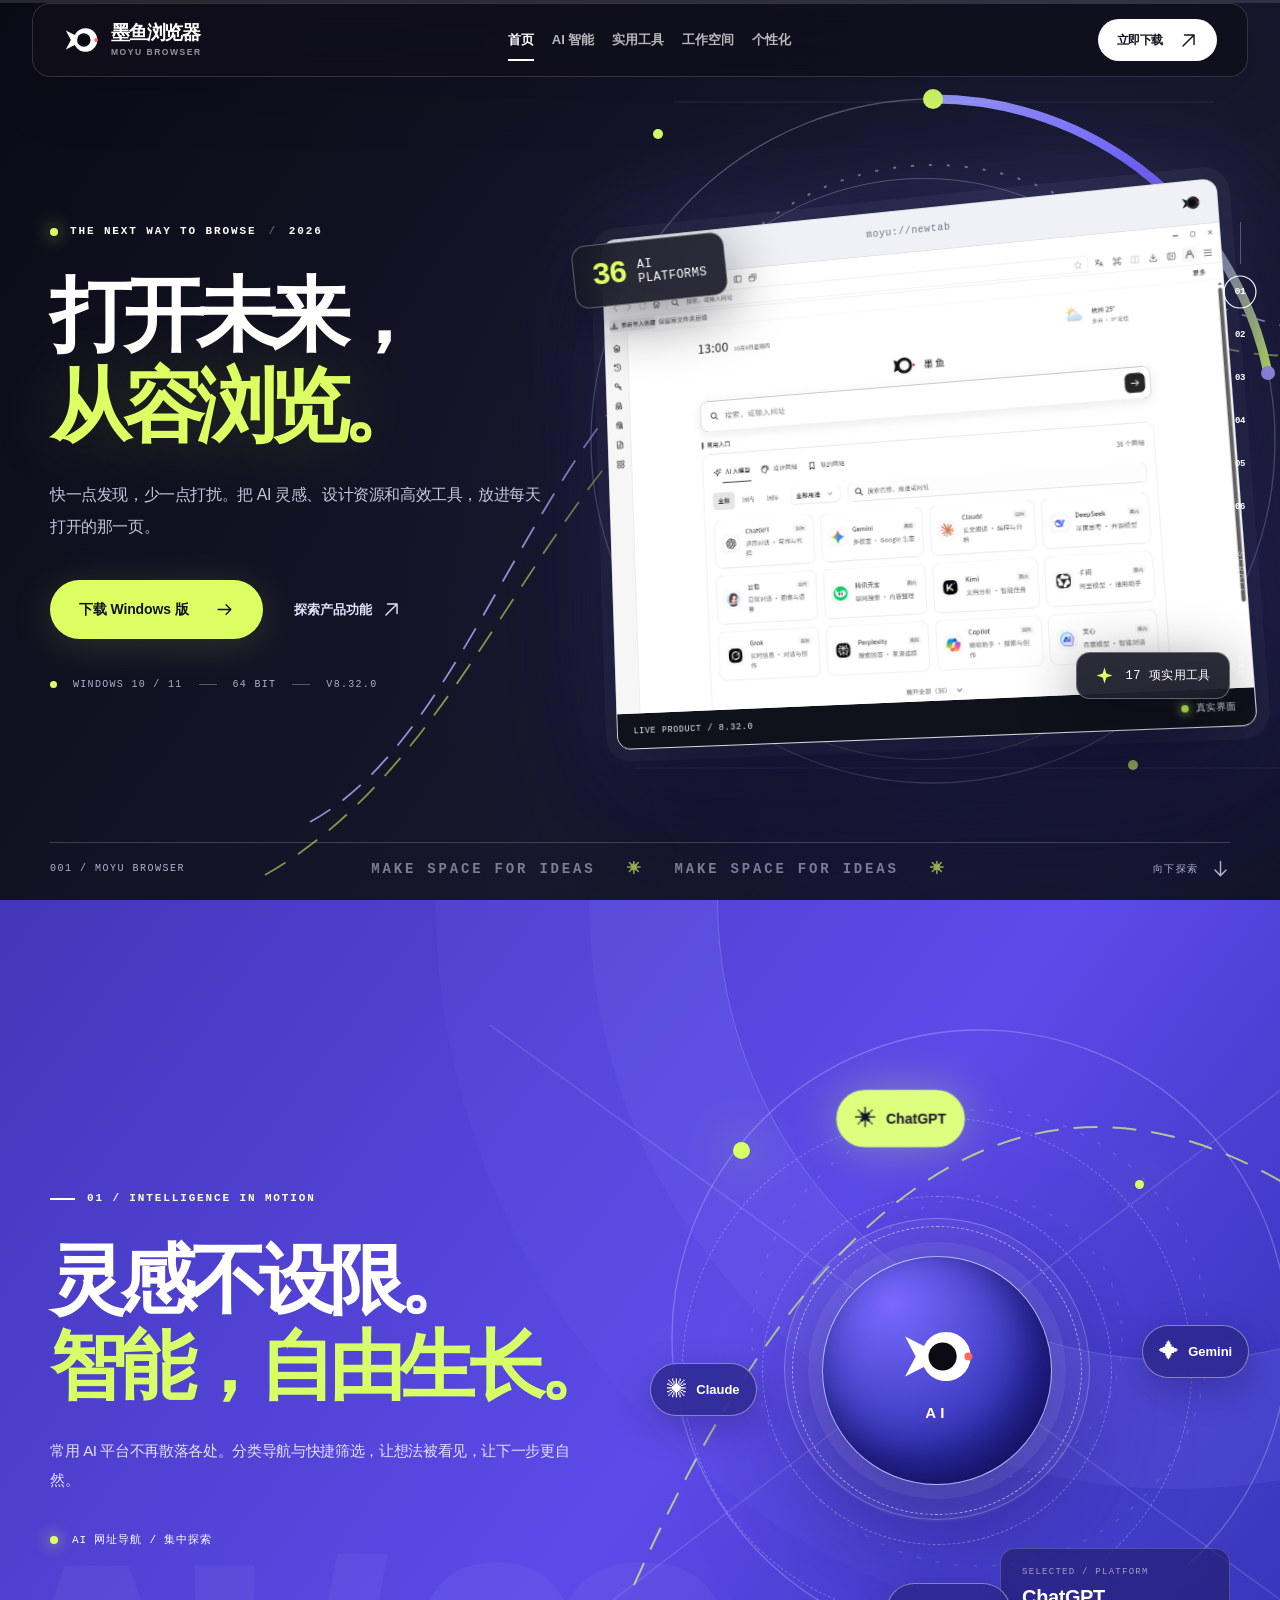
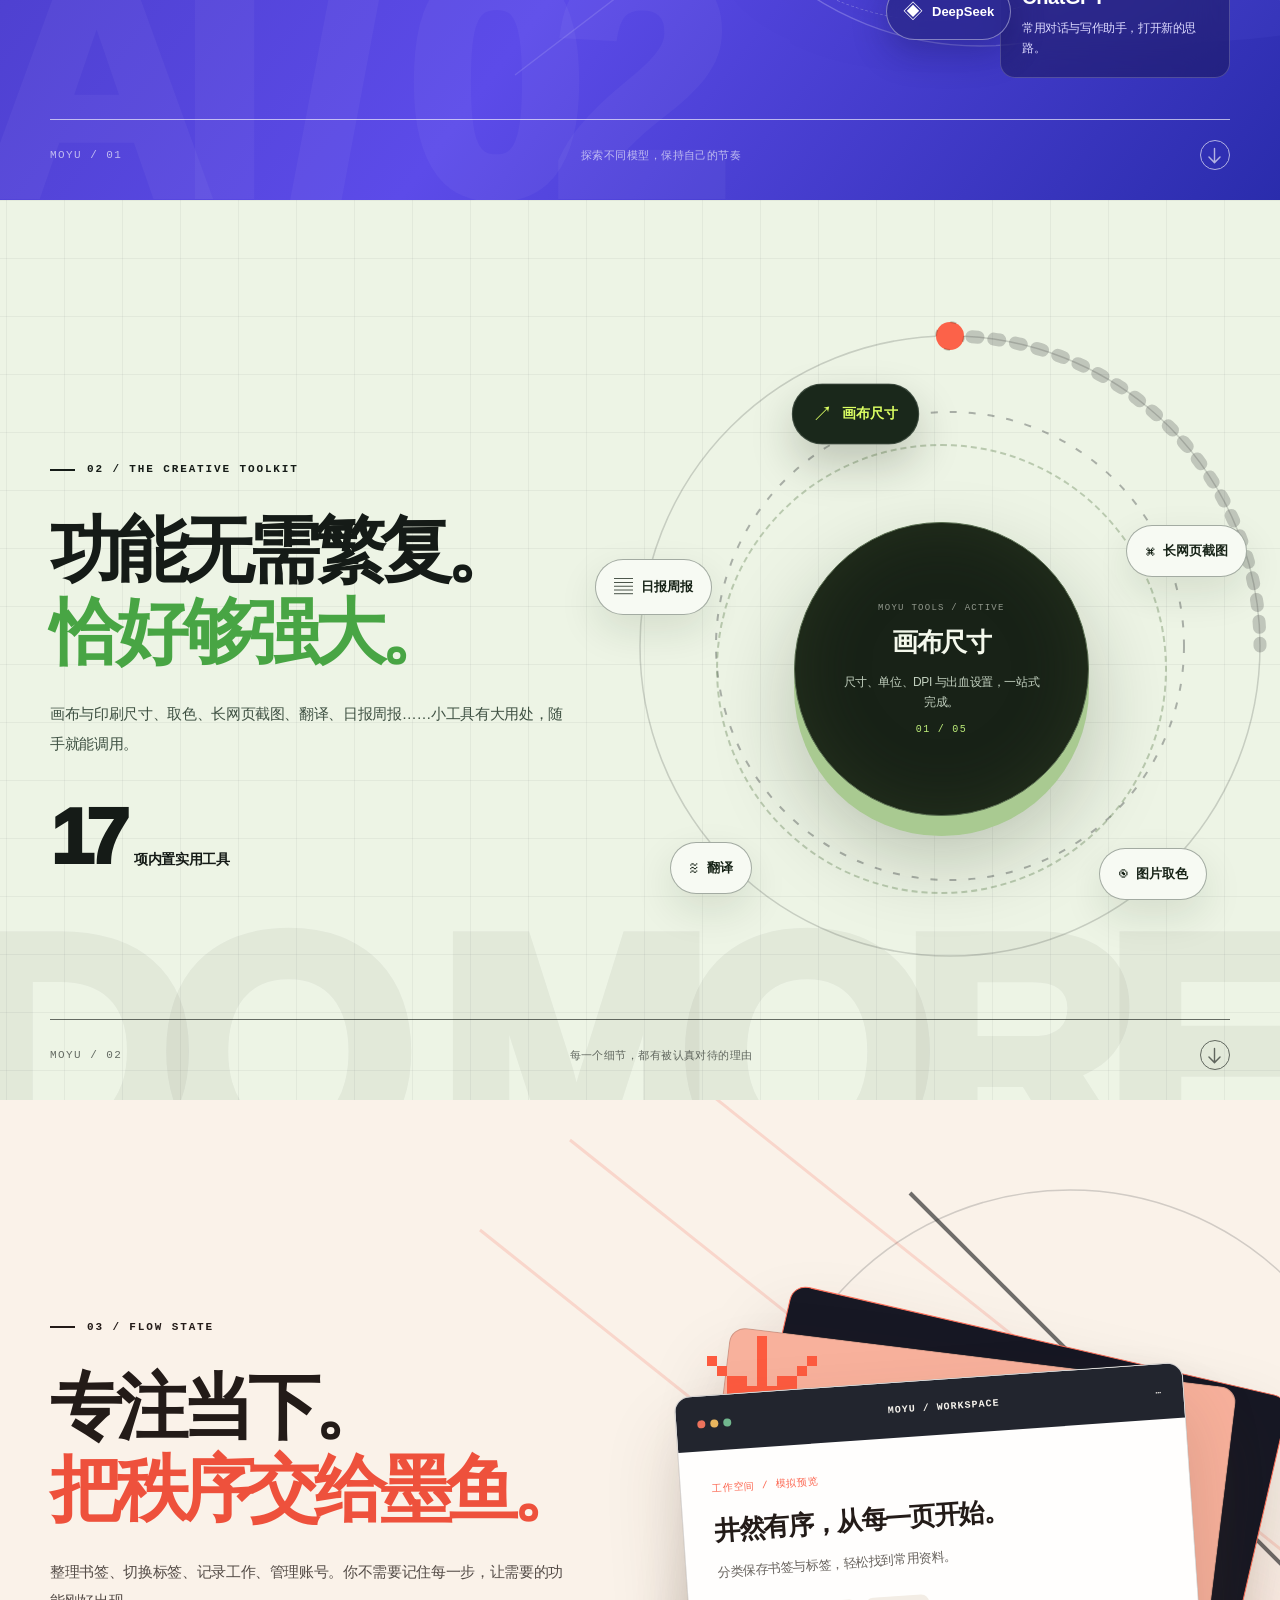
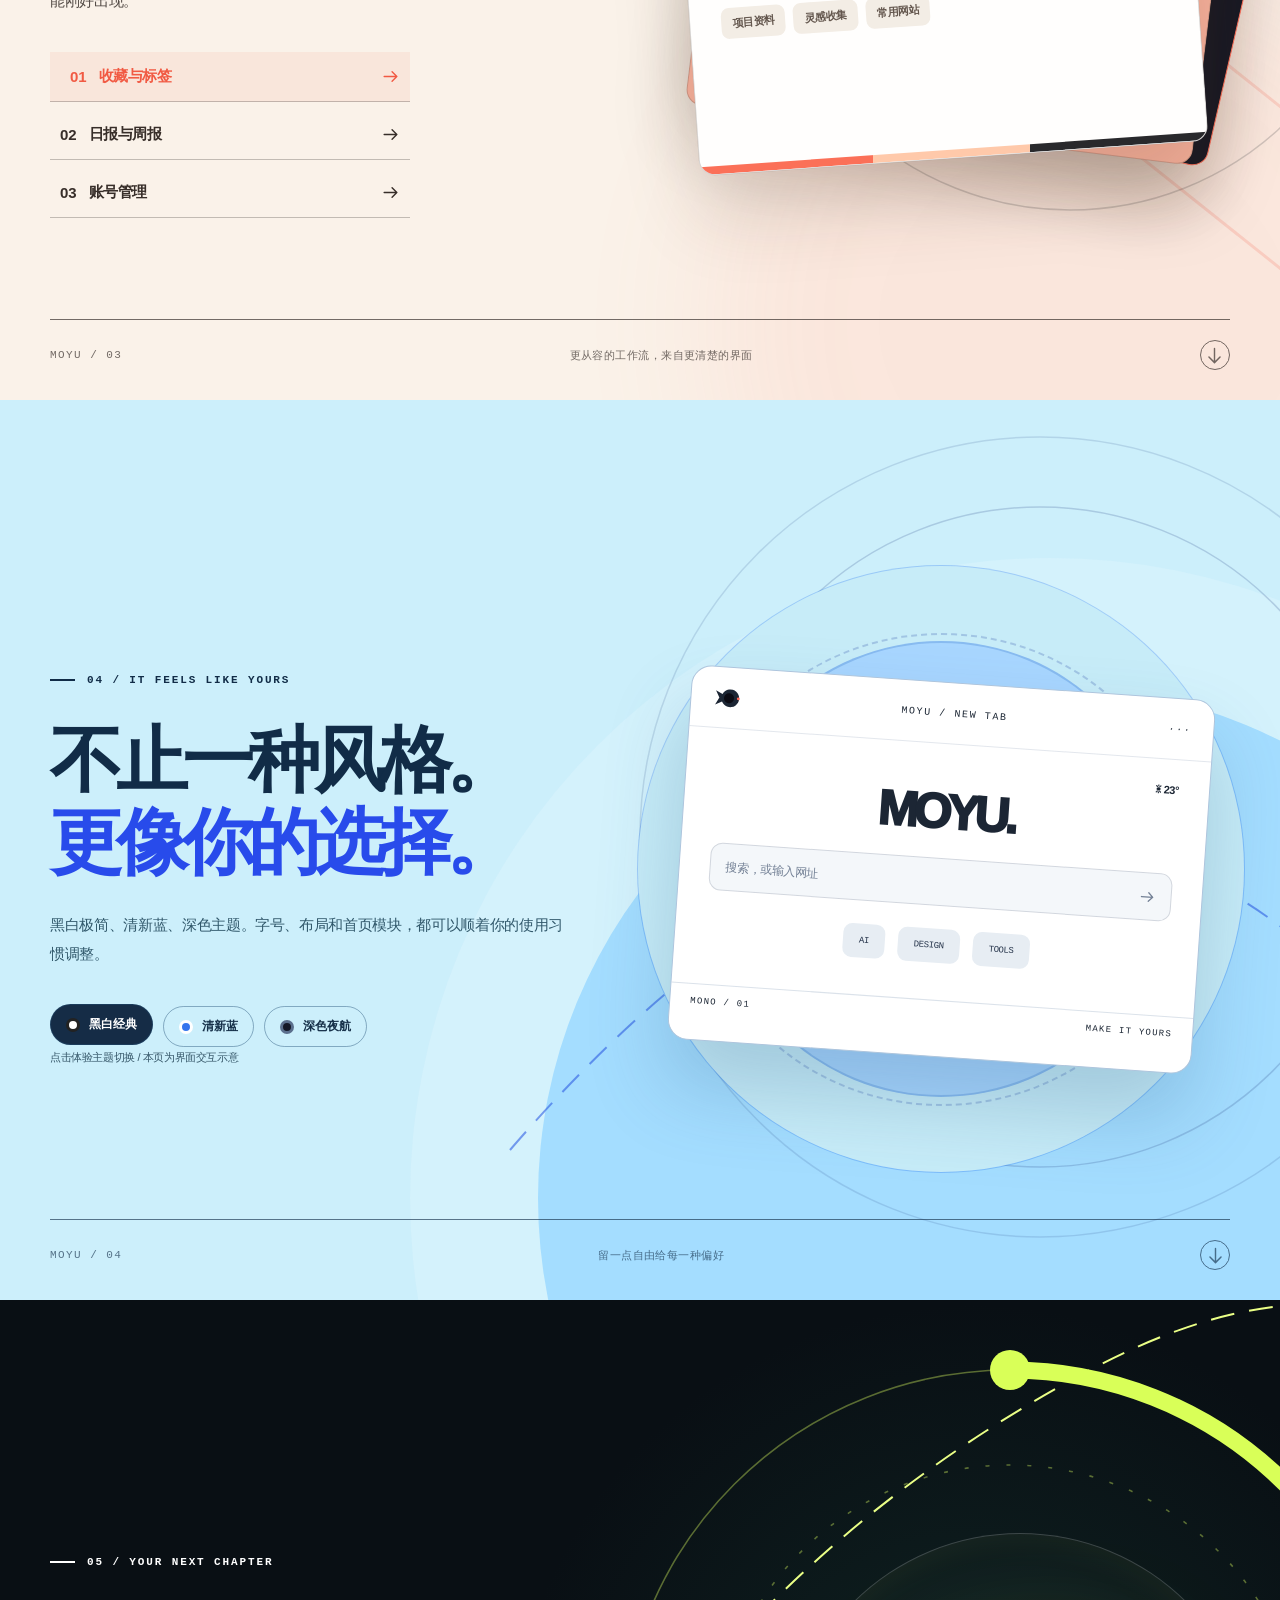
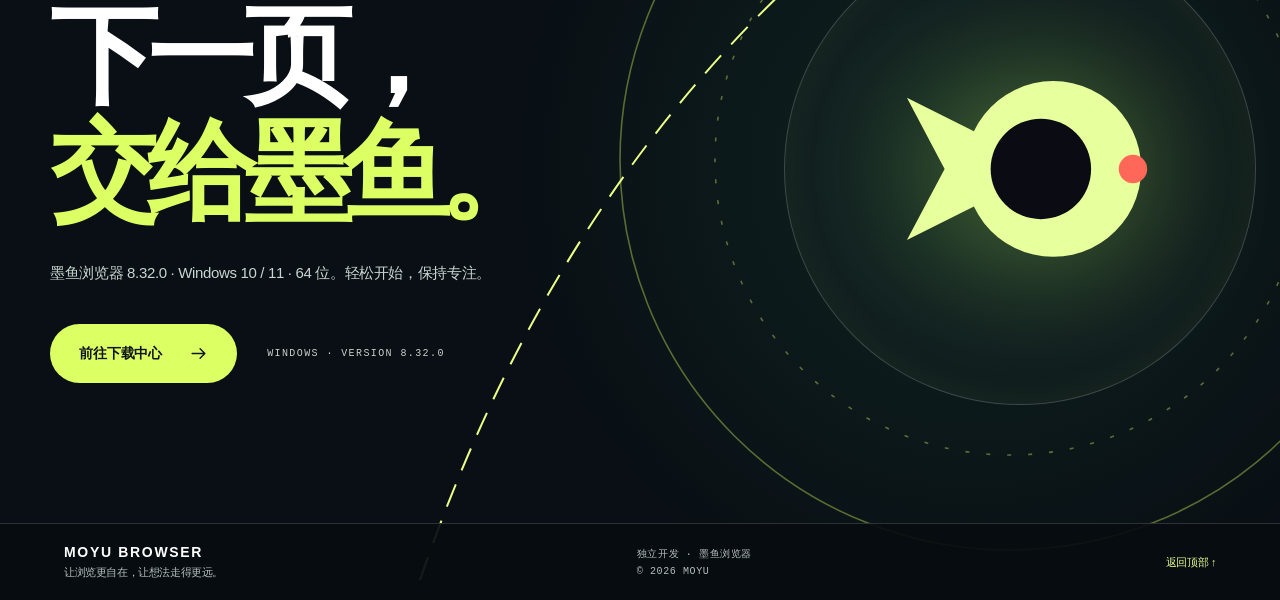
==== commit 37eeb2ac: "Deploy Moyu Browser V6.1 — vivid vector motion, polished UI and responsive release center" ====
--- a/index.html
+++ b/index.html
@@ -1,36 +1,88 @@
 <!doctype html>
-<html lang="zh-CN"><head>
-<meta charset="utf-8"><meta name="viewport" content="width=device-width, initial-scale=1, viewport-fit=cover">
-<meta name="theme-color" content="#070e1d"><meta name="description" content="墨鱼浏览器 8.32.0. Windows desktop browser with AI resources, bookmark management and everyday creative tools.">
-<title>墨鱼浏览器 | MOYU BROWSER</title>
-<link rel="icon" href="assets/favicon.svg" type="image/svg+xml">
-<link rel="preload" as="image" href="assets/scene-01.webp" fetchpriority="high">
-<link rel="preload" as="image" href="assets/browser-real-8.32.webp" fetchpriority="high">
-<link rel="stylesheet" href="styles.css"><script defer src="app.js"></script>
-</head><body data-page="home">
-<a href="#main" class="skip-link">Skip to main content</a>
-<canvas id="particles" aria-hidden="true"></canvas>
-<div class="scroll-progress" aria-hidden="true"><span id="scroll-progress-value"></span></div>
-<header class="site-header" id="top"><a class="brand" href="index.html" aria-label="墨鱼浏览器"><svg viewBox="0 0 64 64" aria-hidden="true"><path d="M8 16 23 23a20.5 20.5 0 1 1 0 19L8 49l5-16Z" fill="currentColor"/><circle cx="37" cy="32" r="11.5" fill="#091322"/><circle cx="60" cy="32" r="3.4" fill="#f5565b"/></svg><span>墨鱼浏览器<small>MOYU BROWSER</small></span></a>
-<nav class="desktop-nav" aria-label="Main navigation"><a href="#home" class="nav-link is-current">首页</a><a href="#philosophy" class="nav-link">探索体验</a><a href="#tools" class="nav-link">产品功能</a><a href="#personal" class="nav-link">个性化</a></nav>
-<div class="header-actions"><span class="edition">V 8.32.0</span><a class="header-download" href="download.html">立即下载 <span aria-hidden="true">&#8599;</span></a><button class="menu-toggle" id="menu-toggle" type="button" aria-label="打开菜单" aria-expanded="false" aria-controls="mobile-menu"><span></span><span></span></button></div>
-<nav class="mobile-menu" id="mobile-menu" hidden aria-label="Mobile navigation"><a href="#home">首页</a><a href="#philosophy">探索体验</a><a href="#tools">产品功能</a><a href="#personal">个性化</a><a href="download.html">下载中心 &#8599;</a></nav></header>
-<nav class="screen-rail" id="screen-rail" aria-label="屏幕导航"><span class="rail-index" id="rail-index">01 <i>/</i> 06</span><a aria-label="Home" href="#home" class="rail-dot is-current"><span>01</span></a><a aria-label="Philosophy" href="#philosophy" class="rail-dot"><span>02</span></a><a aria-label="Tools" href="#tools" class="rail-dot"><span>03</span></a><a aria-label="Workflow" href="#workflow" class="rail-dot"><span>04</span></a><a aria-label="Personal" href="#personal" class="rail-dot"><span>05</span></a><a aria-label="Download" href="#finish" class="rail-dot"><span>06</span></a></nav>
+<html lang="zh-CN">
+<head>
+<meta charset="utf-8">
+<meta name="viewport" content="width=device-width,initial-scale=1,viewport-fit=cover">
+<meta name="theme-color" content="#0B0B13">
+<meta name="description" content="墨鱼浏览器 8.32.0 官网。集中管理 AI 网址导航、设计资源、实用工具、标签与收藏。">
+<meta property="og:title" content="墨鱼浏览器 · 让浏览进入全新维度 | MOYU BROWSER">
+<meta property="og:description" content="墨鱼浏览器 8.32.0 官网。集中管理 AI 网址导航、设计资源、实用工具、标签与收藏。">
+<title>墨鱼浏览器 · 让浏览进入全新维度 | MOYU BROWSER</title>
+<link rel="icon" href="assets/moyu-mark.svg" type="image/svg+xml">
+<link rel="preload" href="assets/browser-real-8.32.webp" as="image" fetchpriority="high">
+<link rel="stylesheet" href="styles.css?v=6.1.2">
+<script src="app.js?v=6.1.2" defer></script>
+</head>
+<body data-page="home">
+<a class="skip-link" href="#main">跳转到主要内容</a>
+<svg class="svg-sprite" aria-hidden="true" focusable="false" width="0" height="0"><defs>
+ <symbol id="moyu" viewBox="0 0 64 64"><path d="M5 15 21 23A21 21 0 1 1 21 41L5 49l9-17Z" fill="currentColor"/><circle cx="37" cy="32" r="12" fill="var(--mark-hole,#0B0B13)"/><circle cx="59" cy="32" r="3.4" fill="#FF6858"/></symbol>
+ <symbol id="arr" viewBox="0 0 24 24"><path d="M4 12h16m-6-6 6 6-6 6" stroke="currentColor" stroke-width="1.8" stroke-linecap="round" stroke-linejoin="round" fill="none"/></symbol>
+ <symbol id="diag" viewBox="0 0 24 24"><path d="M5 19 19 5M7 5h12v12" fill="none" stroke="currentColor" stroke-width="1.8" stroke-linecap="round" stroke-linejoin="round"/></symbol>
+ <symbol id="down" viewBox="0 0 24 24"><path d="M12 3v18m-7-7 7 7 7-7" fill="none" stroke="currentColor" stroke-width="1.8" stroke-linecap="round" stroke-linejoin="round"/></symbol>
+ <symbol id="spark" viewBox="0 0 24 24"><path d="m12 2 2.4 7.6L22 12l-7.6 2.4L12 22l-2.4-7.6L2 12l7.6-2.4Z" fill="currentColor"/></symbol>
+ <symbol id="check" viewBox="0 0 24 24"><path d="m4.5 12.5 5 5 10-11" fill="none" stroke="currentColor" stroke-width="2" stroke-linecap="round" stroke-linejoin="round"/></symbol>
+ <symbol id="sun" viewBox="0 0 24 24"><circle cx="12" cy="12" r="4" fill="none" stroke="currentColor" stroke-width="1.8"/><path d="M12 1v3m0 16v3M1 12h3m16 0h3M4.2 4.2l2.2 2.2m11.2 11.2 2.2 2.2M19.8 4.2l-2.2 2.2M6.4 17.6l-2.2 2.2" stroke="currentColor" stroke-width="1.8" stroke-linecap="round"/></symbol>
+</defs></svg>
+<div class="topbar-progress" aria-hidden="true"><span id="reading-progress"></span></div>
+<header class="site-header" id="top"><a class="brand" href="./" aria-label="返回官网首页"><svg class="brand-icon" aria-hidden="true"><use href="#moyu"/></svg><span>墨鱼浏览器<small>MOYU BROWSER</small></span></a>
+<nav class="desktop-nav" aria-label="主要导航"><a href="#hero" data-nav="hero">首页</a><a href="#intelligence" data-nav="intelligence">AI 智能</a><a href="#toolkit" data-nav="toolkit">实用工具</a><a href="#workspace" data-nav="workspace">工作空间</a><a href="#personalize" data-nav="personalize">个性化</a></nav>
+<div class="nav-actions"><span class="nav-edition">BUILD 8.32.0</span><a href="download.html" class="nav-cta magnet">立即下载 <svg aria-hidden="true"><use href="#diag"/></svg></a><button id="menu-toggle" class="menu-toggle" type="button" aria-expanded="false" aria-controls="mobile-menu" aria-label="打开菜单"><span></span><span></span></button></div>
+<nav id="mobile-menu" class="mobile-menu" aria-label="移动端导航" hidden><a href="#hero">首页</a><a href="#intelligence">AI 智能</a><a href="#toolkit">实用工具</a><a href="#workspace">工作空间</a><a href="#personalize">个性化</a><a href="download.html">下载中心</a></nav></header>
+<div class="section-rail" aria-label="章节导航"><span class="rail-line"></span><a href="#hero" aria-label="返回首屏" class="active"><b>01</b></a><a href="#intelligence" aria-label="前往 AI 智能"><b>02</b></a><a href="#toolkit" aria-label="前往工具中心"><b>03</b></a><a href="#workspace" aria-label="前往工作空间"><b>04</b></a><a href="#personalize" aria-label="前往个性化"><b>05</b></a><a href="#release" aria-label="前往下载引导"><b>06</b></a><span class="rail-caption">SCROLL TO EXPLORE</span></div>
 <main id="main">
-<section id="home" class="screen screen-home is-inview" data-scene="1" aria-labelledby="hero-heading"><div class="scene-bg" style="--bg:url('assets/scene-01.webp')"></div><div class="scene-vignette"></div><div class="scene-flare"></div>
-<svg class="light-stream light-stream-hero" viewBox="0 0 1440 900" preserveAspectRatio="none" aria-hidden="true"><path d="M-90 790 C 260 695 310 910 720 743 S 1160 580 1550 775"/><path d="M-80 825 C 300 750 350 945 730 785 S 1210 630 1550 803"/></svg>
-<div class="screen-container hero-grid"><div class="hero-content screen-content"><div class="kicker reveal"><span class="kicker-dot"></span>MOYU BROWSER · WINDOWS 10 / 11 <span class="kicker-line"></span> V 8.32.0</div><h1 id="hero-heading" class="display display-hero reveal"><span>让浏览轻一点，</span><em>让世界近一点。</em></h1><p class="lead reveal">墨鱼浏览器，把搜索、AI、收藏和创作工具收进一处。从每个新标签页开始，让工作与灵感顺畅流动。</p><div class="cta-row reveal"><a class="btn btn-primary magnetic" href="download.html"><span class="btn-spark">&#8595;</span>免费下载 Windows 版<span>&#8599;</span></a><a class="btn btn-glass" href="#philosophy">探索墨鱼<span>&#8599;</span></a></div><p class="hero-subnote reveal"><span class="mini-indicator"></span> WINDOWS 10 / 11 <span class="slash">/</span> 64 BIT <span class="slash">/</span> 以简驭繁，自在浏览</p></div>
-<div class="hero-product reveal" id="hero-product"><div class="product-orbit orbit-a"></div><div class="product-orbit orbit-b"></div><div class="product-halo"></div><div class="browser-frame" id="browser-frame"><div class="browser-topstrip"><span class="window-dot"></span><span class="window-dot"></span><span class="window-dot"></span><span class="browser-path">moyu://newtab</span></div><img src="assets/browser-real-8.32.webp" width="1440" height="1120" alt="8.32.0 真实软件界面" fetchpriority="high"></div><div class="float-card float-card-left"><span class="float-icon">&#10022;</span><strong>36 个 AI 平台</strong><small>AI / DISCOVERY</small></div><div class="float-card float-card-right"><span class="float-icon">&#8984;</span><strong>17 项实用工具</strong><small>TOOLS / CREATION</small></div><div class="product-caption">REAL INTERFACE <i></i> 8.32.0 真实软件界面</div></div></div>
-<div class="screen-bottom"><span class="screen-bottom-index">01 &mdash; 06</span><a href="#philosophy" class="scroll-cue"><span class="scroll-circle">&#8595;</span>向下探索</a><span>DESIGNED FOR YOUR FLOW</span></div></section>
-<section id="philosophy" class="screen screen-philosophy" data-scene="2" aria-labelledby="philosophy-heading"><div class="scene-bg" style="--bg:url('assets/scene-02.webp')"></div><div class="scene-vignette"></div><div class="scene-number" aria-hidden="true">02</div>
-<div class="screen-container split-grid"><div class="screen-content"><div class="kicker reveal">01 / DESIGNED FOR CLARITY</div><h2 class="display reveal" id="philosophy-heading">不必复杂，<br><em>也能很强大。</em></h2><p class="lead reveal">把日常需要的，放在刚刚好的地方。清爽的界面，舒适的间距，让注意力回到真正重要的事。</p><div class="detail-line reveal"><span class="tiny-plus">+</span>简单不是删去功能，而是让功能恰到好处。</div></div><div class="glass-meter-grid reveal" aria-label="Product capabilities"><div class="metric-tile metric-tile-main"><strong data-count="36">36</strong><span>AI 平台</span><i>&#8599;</i></div><div class="metric-tile"><strong data-count="34">34</strong><span>设计网站</span><i>&#8599;</i></div><div class="metric-tile"><strong data-count="17">17</strong><span>实用工具</span><i>&#8599;</i></div></div></div>
-<div class="section-foot"><span>LESS NOISE / MORE FLOW</span><a href="#tools">NEXT &#8595;</a></div></section>
-<section id="tools" class="screen screen-tools" data-scene="3" aria-labelledby="tools-heading"><div class="scene-bg" style="--bg:url('assets/scene-03.webp')"></div><div class="scene-vignette"></div><div class="screen-container split-grid tools-grid"><div class="screen-content"><div class="kicker reveal">02 / EVERYTHING IN FLOW</div><h2 class="display reveal" id="tools-heading">常用的，<br><em>一眼就找到。</em></h2><p class="lead reveal">从 AI 大模型到设计资源，再到本机实用工具。少一次跳转，多一分专注。</p><div class="tool-options reveal" role="tablist" aria-label="Feature explorer"><button id="feature-tab-ai" type="button" class="option is-selected" role="tab" aria-selected="true" aria-controls="feature-ai" data-feature="ai"><span>01</span>AI 导航<b>&#8599;</b></button><button id="feature-tab-design" type="button" class="option" role="tab" aria-selected="false" aria-controls="feature-design" data-feature="design"><span>02</span>设计资源<b>&#8599;</b></button><button id="feature-tab-utility" type="button" class="option" role="tab" aria-selected="false" aria-controls="feature-utility" data-feature="utility"><span>03</span>效率工具<b>&#8599;</b></button></div></div>
-<div class="feature-stage reveal"><div class="stage-shine"></div><div class="stage-top"><span class="stage-led"></span> MOYU <span>/</span> 快捷工作区 <span class="stage-right">&#11041; INTERACTIVE</span></div><div class="stage-content">
-<div id="feature-ai" class="feature-panel is-active" role="tabpanel" aria-labelledby="feature-tab-ai"><div class="panel-icon">&#10022;</div><h3>打开新的思路</h3><p>常用 AI 平台分类汇集，按用途快速筛选。</p><div class="app-mosaic"><div><span class="app-symbol">&#10030;</span> ChatGPT</div><div><span class="app-symbol">&#10022;</span> Gemini</div><div><span class="app-symbol">&#10038;</span> Claude</div><div><span class="app-symbol">&#10703;</span> DeepSeek</div></div></div>
-<div id="feature-design" class="feature-panel" role="tabpanel" aria-labelledby="feature-tab-design" hidden><div class="panel-icon">&#9675;</div><h3>灵感无需远寻</h3><p>设计网站按类别整理，更快抵达需要的资源。</p><div class="app-mosaic"><div><span class="app-symbol">&#10022;</span> 设计网站导航</div><div><span class="app-symbol">&#9707;</span> 灵感与资源</div><div><span class="app-symbol">&#9636;</span> 常用网站</div></div></div>
-<div id="feature-utility" class="feature-panel" role="tabpanel" aria-labelledby="feature-tab-utility" hidden><div class="panel-icon">&#8984;</div><h3>工具就在手边</h3><p>画布尺寸、取色、长截图和工作记录集中使用。</p><div class="app-mosaic"><div><span class="app-symbol">&#9634;</span> 画布与印刷尺寸</div><div><span class="app-symbol">&#11042;</span> 图片取色</div><div><span class="app-symbol">&#9635;</span> 长网页截图</div></div></div></div><div class="stage-footer">真实功能介绍 · 演示面板为交互示意 <span>&#9679; &#9675; &#9675;</span></div></div></div><div class="section-foot"><span>SMARTER BY DESIGN</span><a href="#workflow">NEXT &#8595;</a></div></section>
-<section id="workflow" class="screen screen-workflow" data-scene="4" aria-labelledby="workflow-heading"><div class="scene-bg" style="--bg:url('assets/scene-04.webp')"></div><div class="scene-vignette"></div><div class="screen-container split-grid workflow-grid"><div class="screen-content"><div class="kicker reveal">03 / MADE FOR FOCUS</div><h2 class="display reveal" id="workflow-heading">整理得好，<br><em>思路才会更清晰。</em></h2><p class="lead reveal">标签与收藏、日报与周报、账号管理，各有自己的位置。日常操作自然顺手。</p><div class="workflow-switch reveal"><button type="button" class="workflow-pill is-selected" data-workflow="0" aria-pressed="true">标签与收藏</button><button type="button" class="workflow-pill" data-workflow="1" aria-pressed="false">日报与周报</button><button type="button" class="workflow-pill" data-workflow="2" aria-pressed="false">账号管理</button></div><p class="workflow-copy reveal" id="workflow-copy" aria-live="polite">多标签管理与收藏夹整理，让资料和灵感有序归档。</p></div><div class="workflow-visual reveal"><div class="workflow-ring"></div><div class="workflow-window back-window"><span>MOYU SPACE</span><div class="ghost-lines"><i></i><i></i><i></i></div></div><div class="workflow-window front-window"><div class="workflow-toolbar"><span class="window-dot"></span><span class="window-dot"></span><span class="window-dot"></span><b>MOYU / WORKSPACE</b></div><div class="workflow-card-title" id="workflow-card-title">标签与收藏</div><div class="workflow-folder"><span>&#9635;</span>工作资料<i>12</i></div><div class="workflow-folder"><span>&#9635;</span>灵感收藏<i>08</i></div><div class="workflow-folder"><span>&#9635;</span>日常参考<i>14</i></div><div class="workflow-corner">&#10022;</div></div><small class="visual-caveat">根据实际功能绘制的交互示意</small></div></div><div class="section-foot"><span>MADE FOR FOCUS</span><a href="#personal">NEXT &#8595;</a></div></section>
-<section id="personal" class="screen screen-personal" data-scene="5" aria-labelledby="personal-heading"><div class="scene-bg" style="--bg:url('assets/scene-05.webp')"></div><div class="scene-vignette"></div><div class="screen-container split-grid personal-grid"><div class="screen-content"><div class="kicker reveal">04 / IT FEELS LIKE YOURS</div><h2 class="display reveal" id="personal-heading">你的浏览器，<br><em>应该像你。</em></h2><p class="lead reveal">从主题配色到页面模块，墨鱼保留足够的自由。舒服的使用方式，不需要妥协。</p><div class="theme-toggles reveal" role="group" aria-label="Interface preview theme"><button class="theme-toggle is-selected" data-theme="mono" aria-pressed="true"><span class="theme-swatch swatch-mono"></span>黑白极简</button><button class="theme-toggle" data-theme="blue" aria-pressed="false"><span class="theme-swatch swatch-blue"></span>清新蓝</button><button class="theme-toggle" data-theme="large" aria-pressed="false"><span class="theme-swatch swatch-large"></span>舒适字号</button></div><p class="theme-note">点击切换风格 · 交互效果演示</p></div><div class="personal-window-wrap reveal"><div class="personal-window theme-mono" id="personal-window"><div class="personal-tabs"><span>&#9679;</span><span>&#9679;</span><span>&#9679;</span><div>MOYU &nbsp; / &nbsp; NEW TAB</div></div><div class="personal-window-body"><span class="personal-kicker">我的新标签页</span><div class="mini-logo"><svg viewBox="0 0 64 64" aria-hidden="true"><path d="M8 16 23 23a20.5 20.5 0 1 1 0 19L8 49l5-16Z" fill="currentColor"/><circle cx="37" cy="32" r="11.5" fill="#fff"/><circle cx="60" cy="32" r="3.4" fill="#f5565b"/></svg></div><div class="personal-search">&#9906; &nbsp; 搜索，或输入网址<b>&#8594;</b></div><div class="personal-small-cards"><span>常用入口</span><span>AI 平台</span><span>设计网站</span></div><div class="personal-dummy-bars"><i></i><i></i><i></i></div></div></div></div></div><div class="section-foot"><span>MAKE IT YOURS</span><a href="#finish">NEXT &#8595;</a></div></section>
-<section id="finish" class="screen screen-finish" data-scene="6" aria-labelledby="finish-heading"><div class="scene-bg" style="--bg:url('assets/scene-06.webp')"></div><div class="scene-vignette final-vignette"></div><div class="final-halo" aria-hidden="true"></div><div class="final-content screen-content"><div class="kicker centered reveal">THE NEXT CHAPTER</div><h2 class="display final-title reveal" id="finish-heading">从这里，<br><em>开启下一页。</em></h2><p class="lead reveal">墨鱼浏览器 8.32.0 · 为 Windows 10 / 11 设计。</p><div class="cta-row center reveal"><a class="btn btn-primary magnetic" href="download.html">前往下载中心<span>&#8599;</span></a><a class="btn btn-glass" href="#home">回到首页<span>&#8593;</span></a></div><div class="final-version">MOYU BROWSER <i></i> VERSION 8.32.0</div></div><footer class="bottom-footer"><span>&copy; 2026 MOYU BROWSER &nbsp; / &nbsp; 作者：方远</span><span>少一点干扰，多一点从容。</span><a href="#home">回到顶部 &#8593;</a></footer></section>
-</main></body></html>+<section class="scene scene-hero is-active" id="hero" data-tone="dark" data-scene="01" aria-labelledby="hero-title">
+<div class="hero-noise" aria-hidden="true"></div><div class="hero-light-follow" aria-hidden="true"></div>
+<svg class="scene-art hero-art" viewBox="0 0 1500 900" preserveAspectRatio="xMidYMid slice" aria-hidden="true">
+<defs><linearGradient id="hero-grad" x1="0" x2="1" y1="0" y2="1"><stop offset="0" stop-color="#9B9DFF"/><stop offset=".52" stop-color="#6A5AFF"/><stop offset="1" stop-color="#D3FF68"/></linearGradient></defs>
+<g class="vector-parallax"><circle class="orbital orbit-a" cx="1043" cy="441" r="342"/><circle class="orbital orbit-b" cx="1043" cy="441" r="276"/><circle class="orbital orbit-c" cx="1043" cy="441" r="214"/>
+<path class="hero-fast-path animated-trace" d="M420 822C628 708 664 250 1021 247S1519 529 1625 80"/>
+<path class="hero-fast-path alt animated-trace" d="M375 875C638 726 679 300 1021 297S1452 514 1565 120"/>
+<g class="hero-spin"><path d="M1043 99A342 342 0 0 1 1378 373" stroke="url(#hero-grad)" stroke-width="9" fill="none" stroke-linecap="round"/><circle cx="1043" cy="99" r="10" fill="#D3FF68"/><circle cx="1378" cy="373" r="7" fill="#A8A0FF"/></g>
+<g class="hero-particle"><circle cx="768" cy="134" r="5" fill="#D3FF68"/><circle cx="1243" cy="765" r="5" fill="#D3FF68"/><circle cx="1417" cy="205" r="3" fill="#D3FF68"/></g>
+<path d="M784 102h540M744 768h680" stroke="#fff" stroke-opacity=".09" stroke-width="1"/>
+</g></svg>
+<div class="container hero-grid"><div class="hero-copy"><div class="eyebrow reveal"><span class="tiny-led"></span> THE NEXT WAY TO BROWSE <i>/</i> 2026</div>
+<h1 class="hero-title" id="hero-title"><span class="line-mask"><span>打开未来，</span></span><span class="line-mask"><span><em>从容浏览。</em></span></span></h1>
+<p class="hero-summary reveal">快一点发现，少一点打扰。把 AI 灵感、设计资源和高效工具，放进每天打开的那一页。</p>
+<div class="hero-actions reveal"><a class="pill-button pill-accent magnet" href="download.html"><span>下载 Windows 版</span><svg aria-hidden="true"><use href="#arr"/></svg></a><a class="text-link" href="#intelligence">探索产品功能 <svg aria-hidden="true"><use href="#diag"/></svg></a></div>
+<div class="hero-spec reveal"><i></i> WINDOWS 10 / 11 <span></span> 64 BIT <span></span> V8.32.0</div>
+</div><div class="hero-showcase" id="hero-showcase" aria-label="墨鱼浏览器 8.32.0 真实软件界面"><div class="showcase-ring"></div><div class="showcase-ring ring-two"></div>
+<div class="browser-frame tilted-card"><div class="frame-bar"><span class="frame-dots"><i></i><i></i><i></i></span><span class="frame-address">moyu://newtab</span><svg class="mini-logo" aria-hidden="true"><use href="#moyu"/></svg></div><img src="assets/browser-real-8.32.webp" alt="墨鱼浏览器 8.32.0 真实新标签页截图" width="1440" height="1120" fetchpriority="high"><div class="frame-base"><span>LIVE PRODUCT / 8.32.0</span><span class="live-indicator"><i></i>真实界面</span></div></div>
+<div class="float-chip float-ai"><span class="chip-number">36</span><span>AI<br>PLATFORMS</span></div><div class="float-chip float-tools"><svg aria-hidden="true"><use href="#spark"/></svg><span>17 项实用工具</span></div></div></div>
+<div class="hero-bottom"><span>001 / MOYU BROWSER</span><div class="marquee-word" aria-hidden="true">MAKE SPACE FOR IDEAS <b>✳</b> MAKE SPACE FOR IDEAS <b>✳</b></div><a href="#intelligence" class="scroll-prompt">向下探索 <svg aria-hidden="true"><use href="#down"/></svg></a></div>
+</section>
+<section class="scene scene-ai" id="intelligence" data-tone="dark" data-scene="02" aria-labelledby="ai-title"><div class="giant-back-index" aria-hidden="true">AI / 02</div>
+<svg class="scene-art ai-art" viewBox="0 0 1500 900" preserveAspectRatio="xMidYMid slice" aria-hidden="true"><g class="vector-parallax"><circle cx="1090" cy="438" r="308" class="ai-vector-ring"/><circle cx="1090" cy="438" r="228" class="ai-vector-ring light"/><circle cx="1090" cy="438" r="142" class="ai-vector-ring light"/><path d="M600 125 1480 765M625 775l890-680" stroke="#E8E7FF" stroke-opacity=".15" stroke-width="1.5"/><path class="animated-trace ai-trace" d="M744 685Q1021 67 1394 283T1690 681"/></g></svg>
+<div class="container scene-layout ai-layout"><div class="scene-copy"><div class="section-eyebrow reveal">01 / INTELLIGENCE IN MOTION</div><h2 class="display-head reveal" id="ai-title">灵感不设限。<br><em>智能，自由生长。</em></h2><p class="section-description reveal">常用 AI 平台不再散落各处。分类导航与快捷筛选，让想法被看见，让下一步更自然。</p><div class="outline-index reveal"><span class="line-dot"></span>AI 网址导航 / 集中探索</div></div>
+<div class="ai-system reveal" aria-label="可交互的 AI 平台导航示意"><div class="ai-core"><div class="ai-core-inner"><svg aria-hidden="true"><use href="#moyu"/></svg><strong>AI</strong></div><span class="core-orbit c1"></span><span class="core-orbit c2"></span></div>
+<button class="satellite sat-1 active" type="button" data-ai="ChatGPT" aria-pressed="true"><span class="sat-symbol">✳</span><b>ChatGPT</b></button>
+<button class="satellite sat-2" type="button" data-ai="Gemini" aria-pressed="false"><span class="sat-symbol">✦</span><b>Gemini</b></button>
+<button class="satellite sat-3" type="button" data-ai="Claude" aria-pressed="false"><span class="sat-symbol">✺</span><b>Claude</b></button>
+<button class="satellite sat-4" type="button" data-ai="DeepSeek" aria-pressed="false"><span class="sat-symbol">◈</span><b>DeepSeek</b></button>
+<div class="ai-detail"><span class="micro-heading">SELECTED / PLATFORM</span><strong id="ai-current">ChatGPT</strong><span id="ai-current-desc" aria-live="polite">常用对话与写作助手，打开新的思路。</span></div>
+<div class="ai-halo h1"></div><div class="ai-halo h2"></div></div></div>
+<div class="section-footer"><span>MOYU / 01</span><span>探索不同模型，保持自己的节奏</span><a href="#toolkit" aria-label="下一屏"><svg aria-hidden="true"><use href="#down"/></svg></a></div></section>
+<section class="scene scene-tools" id="toolkit" data-tone="light" data-scene="03" aria-labelledby="tools-title"><div class="tools-giant-word" aria-hidden="true">DO MORE.</div>
+<svg class="scene-art tools-art" viewBox="0 0 1500 900" preserveAspectRatio="xMidYMid slice" aria-hidden="true"><defs><pattern id="toolgrid" width="58" height="58" patternUnits="userSpaceOnUse"><path d="M58 0H0V58" fill="none" stroke="#12121A" stroke-opacity=".10" stroke-width="1"/></pattern></defs><rect x="0" y="0" width="1500" height="900" fill="url(#toolgrid)"/><g class="vector-parallax"><circle cx="1060" cy="446" r="310" stroke="#101217" stroke-opacity=".17" stroke-width="1.5" fill="none"/><circle cx="1060" cy="446" r="234" stroke="#101217" stroke-opacity=".3" stroke-width="2" stroke-dasharray="7 12" fill="none"/><g class="tools-spinner"><path d="M1060 136A310 310 0 0 1 1370 446" stroke="#101217" stroke-width="13" stroke-linecap="round" fill="none"/><circle cx="1060" cy="136" r="14" fill="#FC6249"/></g></g></svg>
+<div class="container scene-layout tools-layout"><div class="scene-copy"><div class="section-eyebrow reveal">02 / THE CREATIVE TOOLKIT</div><h2 class="display-head reveal" id="tools-title">功能无需繁复。<br><em>恰好够强大。</em></h2><p class="section-description reveal">画布与印刷尺寸、取色、长网页截图、翻译、日报周报……小工具有大用处，随手就能调用。</p><div class="tool-count reveal"><b>17</b><span>项内置实用工具</span></div></div>
+<div class="tool-orbit reveal"><div class="tool-hub"><span class="micro-heading">MOYU TOOLS / ACTIVE</span><strong id="tool-name">画布尺寸</strong><p id="tool-description" aria-live="polite">尺寸、单位、DPI 与出血设置，一站式完成。</p><span class="tool-hub-index" id="tool-number">01 / 05</span></div>
+<button class="tool-chip tc1 selected" type="button" data-tool="0" aria-pressed="true"><span>↗</span>画布尺寸</button>
+<button class="tool-chip tc2" type="button" data-tool="1" aria-pressed="false"><span>⌘</span>长网页截图</button>
+<button class="tool-chip tc3" type="button" data-tool="2" aria-pressed="false"><span>◉</span>图片取色</button>
+<button class="tool-chip tc4" type="button" data-tool="3" aria-pressed="false"><span>≋</span>翻译</button>
+<button class="tool-chip tc5" type="button" data-tool="4" aria-pressed="false"><span>▤</span>日报周报</button>
+</div></div><div class="section-footer"><span>MOYU / 02</span><span>每一个细节，都有被认真对待的理由</span><a href="#workspace" aria-label="下一屏"><svg aria-hidden="true"><use href="#down"/></svg></a></div></section>
+<section class="scene scene-work" id="workspace" data-tone="light" data-scene="04" aria-labelledby="work-title"><svg class="scene-art work-art" viewBox="0 0 1500 900" preserveAspectRatio="xMidYMid slice" aria-hidden="true"><g class="vector-parallax"><path class="work-stroke" d="M790-30 1730 720M680 40 1620 790M590 130 1530 880"/><circle cx="1180" cy="400" r="310" stroke="#182026" stroke-opacity=".18" stroke-width="1.5" fill="none"/><path d="M1020 93l535 535" stroke="#131417" stroke-width="4" stroke-opacity=".6"/></g></svg>
+<div class="container scene-layout work-layout"><div class="scene-copy"><div class="section-eyebrow reveal">03 / FLOW STATE</div><h2 class="display-head reveal" id="work-title">专注当下。<br><em>把秩序交给墨鱼。</em></h2><p class="section-description reveal">整理书签、切换标签、记录工作、管理账号。你不需要记住每一步，让需要的功能刚好出现。</p><div class="work-options reveal" role="tablist" aria-label="切换工作空间演示"><button type="button" role="tab" class="work-tab active" data-work="0" aria-selected="true" aria-controls="work-view">01 <span>收藏与标签</span><svg aria-hidden="true"><use href="#arr"/></svg></button><button type="button" role="tab" class="work-tab" data-work="1" aria-selected="false" tabindex="-1" aria-controls="work-view">02 <span>日报与周报</span><svg aria-hidden="true"><use href="#arr"/></svg></button><button type="button" role="tab" class="work-tab" data-work="2" aria-selected="false" tabindex="-1" aria-controls="work-view">03 <span>账号管理</span><svg aria-hidden="true"><use href="#arr"/></svg></button></div></div>
+<div class="work-stage reveal"><div class="work-sheet sheet-back"></div><div class="work-sheet sheet-mid"></div><div class="work-sheet sheet-main tilted-card" role="tabpanel" id="work-view" aria-live="polite"><div class="sheet-topline"><span><i></i><i></i><i></i></span><b>MOYU / WORKSPACE</b><span>⋯</span></div><div class="sheet-content"><div class="sheet-eyebrow">工作空间 / 模拟预览</div><h3 id="work-current-title">井然有序，从每一页开始。</h3><p id="work-current-desc">分类保存书签与标签，轻松找到常用资料。</p><div class="sheet-pills" id="work-pills"><span>项目资料</span><span>灵感收集</span><span>常用网站</span></div><div class="sheet-bars" aria-hidden="true"><i></i><i></i><i></i></div></div><div class="sheet-bottom">ORGANIZED, AT LAST. <svg aria-hidden="true"><use href="#moyu"/></svg></div></div><div class="work-cross" aria-hidden="true">✳</div></div></div>
+<div class="section-footer"><span>MOYU / 03</span><span>更从容的工作流，来自更清楚的界面</span><a href="#personalize" aria-label="下一屏"><svg aria-hidden="true"><use href="#down"/></svg></a></div></section>
+<section class="scene scene-personal" id="personalize" data-tone="light" data-scene="05" aria-labelledby="personal-title"><svg class="scene-art personal-art" viewBox="0 0 1500 900" preserveAspectRatio="xMidYMid slice" aria-hidden="true"><g class="vector-parallax"><circle cx="1150" cy="437" r="400" stroke="#2E4A87" stroke-opacity=".16" fill="none" stroke-width="1.5"/><circle cx="1150" cy="437" r="330" stroke="#2E4A87" stroke-opacity=".22" fill="none" stroke-width="1.5"/><path class="personal-trace animated-trace" d="M620 750Q1130 160 1540 675"/></g></svg>
+<div class="container scene-layout personal-layout"><div class="scene-copy"><div class="section-eyebrow reveal">04 / IT FEELS LIKE YOURS</div><h2 class="display-head reveal" id="personal-title">不止一种风格。<br><em>更像你的选择。</em></h2><p class="section-description reveal">黑白极简、清新蓝、深色主题。字号、布局和首页模块，都可以顺着你的使用习惯调整。</p><div class="theme-switches reveal" role="group" aria-label="主题风格演示"><button class="theme-button chosen" type="button" data-theme="mono" aria-pressed="true"><i class="swatch mono"></i>黑白经典</button><button class="theme-button" type="button" data-theme="blue" aria-pressed="false"><i class="swatch blue"></i>清新蓝</button><button class="theme-button" type="button" data-theme="night" aria-pressed="false"><i class="swatch night"></i>深色夜航</button></div><span class="theme-caption reveal">点击体验主题切换 / 本页为界面交互示意</span></div>
+<div class="theme-scene reveal"><div class="theme-glow"></div><div id="theme-preview" class="theme-preview mode-mono tilted-card"><div class="preview-top"><svg aria-hidden="true"><use href="#moyu"/></svg><span>MOYU / NEW TAB</span><i>···</i></div><div class="preview-main"><div class="preview-weather">☀ 23°</div><h3>MOYU.</h3><div class="preview-search"><span>搜索，或输入网址</span><svg aria-hidden="true"><use href="#arr"/></svg></div><div class="preview-shortcuts"><i>AI</i><i>DESIGN</i><i>TOOLS</i></div></div><div class="preview-foot"><span id="theme-current">MONO / 01</span><span>MAKE IT YOURS</span></div></div><div class="color-ring" aria-hidden="true"></div></div></div>
+<div class="section-footer"><span>MOYU / 04</span><span>留一点自由给每一种偏好</span><a href="#release" aria-label="下一屏"><svg aria-hidden="true"><use href="#down"/></svg></a></div></section>
+<section class="scene scene-end" id="release" data-tone="dark" data-scene="06" aria-labelledby="end-title"><svg class="scene-art end-art" viewBox="0 0 1500 900" preserveAspectRatio="xMidYMid slice" aria-hidden="true"><g class="vector-parallax"><circle cx="1120" cy="460" r="390" class="end-ring"/><circle cx="1120" cy="460" r="295" class="end-ring second"/><path class="animated-trace end-sweep" d="M530 880Q720 325 1200 70T1800 550"/><g class="end-orbit"><path d="M1120 70a390 390 0 0 1 390 390" stroke="#D9FF58" stroke-width="17" stroke-linecap="round" fill="none"/><circle cx="1120" cy="70" r="20" fill="#D9FF58"/></g></g></svg>
+<div class="container scene-layout end-layout"><div class="end-copy"><div class="section-eyebrow reveal">05 / YOUR NEXT CHAPTER</div><h2 class="end-title reveal" id="end-title">下一页，<br><em>交给墨鱼。</em></h2><p class="section-description reveal">墨鱼浏览器 8.32.0 · Windows 10 / 11 · 64 位。轻松开始，保持专注。</p><div class="end-actions reveal"><a class="pill-button pill-lime magnet" href="download.html">前往下载中心 <svg aria-hidden="true"><use href="#arr"/></svg></a><span>WINDOWS · VERSION 8.32.0</span></div></div><div class="end-signature reveal" aria-hidden="true"><svg><use href="#moyu"/></svg></div></div>
+<div class="end-footer"><div><a class="footer-brand" href="#hero">MOYU BROWSER</a><p>让浏览更自在，让想法走得更远。</p></div><div><span>独立开发 · 墨鱼浏览器</span><span>© 2026 MOYU</span></div><a href="#top">返回顶部 ↑</a></div></section>
+</main>
+</body></html>
--- a/styles.css
+++ b/styles.css
@@ -1,22 +1,91 @@
-/* MOYU V4 / Immersive motion website. No external frameworks. */
-:root{color-scheme:dark;--bg:#050b16;--ink:#f5f8ff;--muted:#aebfda;--cyan:#83daff;--lime:#d5f99b;--line:rgba(203,231,255,.18);--glass:rgba(11,24,44,.53);--shadow:0 30px 105px rgba(0,0,0,.42);--ease:cubic-bezier(.18,.82,.2,1)}
-*{box-sizing:border-box}html{scroll-behavior:smooth;scroll-padding-top:0}body{margin:0;background:var(--bg);color:var(--ink);font-family:Inter,"SF Pro Display","PingFang SC","Microsoft YaHei",system-ui,-apple-system,sans-serif;-webkit-font-smoothing:antialiased;overflow-x:hidden}button,a{font:inherit}a{color:inherit;text-decoration:none}button{cursor:pointer}a:focus-visible,button:focus-visible,summary:focus-visible{outline:3px solid #9fe8ff;outline-offset:4px}::selection{background:#b5ecff;color:#091126}button:disabled{cursor:not-allowed;opacity:.63}svg{display:block}img{display:block;max-width:100%}[hidden]{display:none!important}
-.skip-link{position:fixed;top:-100px;left:14px;padding:12px 18px;background:#fff;color:#092036;border-radius:8px;z-index:200}.skip-link:focus{top:10px}#particles{position:fixed;inset:0;width:100%;height:100%;z-index:10;pointer-events:none;opacity:.62}.scroll-progress{position:fixed;left:0;top:0;width:100%;height:2px;z-index:101;background:transparent}.scroll-progress span{display:block;height:100%;width:0;background:linear-gradient(90deg,#67b8ff,#d3f8a1);box-shadow:0 0 22px rgba(119,215,255,.6)}
-.site-header{height:78px;position:fixed;top:0;left:0;right:0;z-index:100;display:flex;align-items:center;justify-content:space-between;padding:0 clamp(22px,5.25vw,100px);background:linear-gradient(180deg,rgba(4,11,23,.84),rgba(4,11,23,.2));border-bottom:1px solid rgba(220,239,255,.09);backdrop-filter:blur(18px) saturate(145%);-webkit-backdrop-filter:blur(18px)}.brand{display:flex;align-items:center;gap:12px;min-width:236px;white-space:nowrap;font-weight:750;letter-spacing:.04em;font-size:19px}.brand svg{width:38px;height:38px;filter:drop-shadow(0 0 16px rgba(158,229,255,.22))}.brand>span{display:grid;gap:1px}.brand small{font-size:8px;letter-spacing:.31em;color:#8fa9cc;font-weight:650}.desktop-nav{display:flex;align-items:center;gap:clamp(18px,2.7vw,46px);margin-left:auto;margin-right:auto}.nav-link{position:relative;padding:18px 1px;color:#becae0;font-size:13px;transition:color .3s}.nav-link:hover,.nav-link.is-current{color:#fff}.nav-link::after{content:"";position:absolute;height:2px;left:0;right:100%;bottom:12px;background:var(--lime);box-shadow:0 0 18px var(--lime);transition:right .35s var(--ease)}.nav-link.is-current:after,.nav-link:hover:after{right:0}.header-actions{display:flex;align-items:center;gap:21px}.edition{font-size:10px;letter-spacing:.18em;color:#9eb3d2;white-space:nowrap}.header-download{display:flex;gap:20px;align-items:center;background:#f2f8ff;color:#071323;border:1px solid #fff;padding:13px 19px;border-radius:999px;font-size:12px;font-weight:800;transition:transform .3s,background .3s,box-shadow .3s}.header-download:hover{transform:translateY(-2px);background:#dcf4ff;box-shadow:0 12px 34px rgba(132,213,255,.27)}.menu-toggle{display:none;background:transparent;border:0;color:#fff;padding:12px}.mobile-menu{position:absolute;top:78px;left:0;right:0;background:rgba(5,12,25,.98);border-bottom:1px solid var(--line);padding:15px 24px 28px;backdrop-filter:blur(25px)}.mobile-menu a{display:block;padding:14px 3px;border-bottom:1px solid var(--line);font-size:16px}
-.screen-rail{position:fixed;right:clamp(18px,2.8vw,52px);top:50%;transform:translateY(-50%);z-index:40;display:flex;align-items:center;flex-direction:column;gap:17px}.rail-index{font:600 12px/1.2 ui-monospace,monospace;color:#fff;writing-mode:vertical-rl;letter-spacing:.18em;margin-bottom:18px}.rail-index i{color:rgba(255,255,255,.3);padding:6px;font-style:normal}.rail-dot{position:relative;display:block;width:7px;height:7px;border:1px solid rgba(230,248,255,.53);border-radius:50%;transition:transform .3s,background .3s,box-shadow .3s}.rail-dot:hover,.rail-dot.is-current{background:#b7f1ff;border-color:#b7f1ff;transform:scale(1.55);box-shadow:0 0 0 5px rgba(129,214,251,.14),0 0 16px rgba(129,214,251,.75)}.rail-dot span{position:absolute;right:20px;top:-5px;font-size:10px;color:#b6cadf;opacity:0;transition:opacity .2s}.rail-dot:hover span{opacity:1}
-.screen{min-height:100svh;min-height:100dvh;position:relative;isolation:isolate;overflow:hidden;display:flex;align-items:center;scroll-snap-align:start;background:#070e1d}.scene-bg,.scene-vignette,.scene-flare{position:absolute;inset:0;pointer-events:none}.scene-bg{background-image:var(--bg);background-repeat:no-repeat;background-position:center center;background-size:cover;transform:scale(1.07);opacity:.9;z-index:-4;transition:transform 1.8s var(--ease),opacity 1.3s}.screen.is-inview .scene-bg{transform:scale(1.015);opacity:1}.scene-vignette{z-index:-3;background:linear-gradient(90deg,rgba(3,9,22,.88) 0%,rgba(3,9,22,.65) 34%,rgba(3,9,22,.25) 70%,rgba(3,9,22,.25) 100%),linear-gradient(0deg,rgba(3,9,19,.66),transparent 21%,transparent 76%,rgba(3,9,19,.53))}.screen-home .scene-vignette{background:linear-gradient(90deg,rgba(3,9,20,.95) 0%,rgba(3,9,20,.83) 25%,rgba(3,9,20,.44) 54%,rgba(3,9,20,.08) 100%),linear-gradient(0deg,rgba(2,7,17,.81),transparent 20%,transparent 80%,rgba(3,9,19,.55))}.screen-finish .scene-vignette{background:linear-gradient(0deg,rgba(4,9,21,.85),rgba(4,9,21,.13) 38%,rgba(4,9,21,.28) 100%),linear-gradient(90deg,rgba(4,9,21,.37),rgba(4,9,21,.4))}.screen::after{content:"";position:absolute;inset:0;background-image:radial-gradient(circle at 80% 24%,rgba(147,209,249,.15) 0,transparent 22%),repeating-linear-gradient(110deg,transparent 0,transparent 140px,rgba(134,203,255,.012) 141px,transparent 142px);z-index:-2;pointer-events:none}.scene-flare{left:30%;width:60%;height:90%;border-radius:50%;background:radial-gradient(ellipse at center,rgba(42,138,255,.1),transparent 62%);filter:blur(35px);animation:breathe 9s ease-in-out infinite}.screen-container{width:min(1260px,calc(100% - 150px));margin:0 auto;padding:110px 0 95px;position:relative;z-index:2}.screen-content{position:relative;z-index:3}.kicker{display:flex;align-items:center;gap:13px;color:#bbd9f3;font-size:11px;font-weight:650;letter-spacing:.21em;text-transform:uppercase}.kicker-dot,.mini-indicator{display:inline-block;background:#d5fca7;border-radius:100%;width:6px;height:6px;flex:0 0 auto;box-shadow:0 0 14px #d5fca7}.kicker-line{display:inline-block;width:31px;height:1px;background:rgba(226,241,255,.45)}.display{font-size:clamp(47px,5.4vw,88px);line-height:1.14;letter-spacing:-.065em;font-weight:800;margin:29px 0 24px;text-wrap:balance}.display em{font-style:normal;display:inline-block;color:#b7e9ff;filter:drop-shadow(0 0 24px rgba(120,194,255,.21))}.lead{font-size:clamp(14px,1.1vw,17px);line-height:2;letter-spacing:.025em;color:#c5d3e7;max-width:575px}.hero-grid{display:grid;grid-template-columns:minmax(0,1fr) minmax(0,1.12fr);gap:10px;align-items:center}.hero-content{padding-top:0}.display-hero{font-size:clamp(54px,5.35vw,91px)}.display-hero span,.display-hero em{display:block;white-space:nowrap}.screen-home .lead{max-width:500px}.cta-row{display:flex;align-items:center;gap:14px;flex-wrap:wrap;margin-top:38px}.btn{min-height:53px;padding:0 21px;display:inline-flex;align-items:center;justify-content:center;gap:20px;border:1px solid rgba(219,239,255,.3);border-radius:999px;font-size:13px;font-weight:700;white-space:nowrap;transition:transform .35s var(--ease),background .35s,box-shadow .35s,border-color .35s}.btn-primary{color:#061527;background:#ecf7ff;border-color:#d8f2ff;box-shadow:0 12px 38px rgba(85,180,255,.21),inset 0 0 10px #fff}.btn-primary:hover{background:#d6eeff;transform:translateY(-3px);box-shadow:0 15px 42px rgba(85,180,255,.37)}.btn-glass{color:#e8f4ff;background:rgba(18,37,60,.34);backdrop-filter:blur(15px)}.btn-glass:hover{transform:translateY(-3px);background:rgba(69,132,177,.24);border-color:rgba(216,247,255,.65)}.btn span:last-child{font-size:19px;font-weight:400}.btn-spark{font-size:19px}.hero-subnote{display:flex;align-items:center;gap:10px;margin-top:27px;font:600 10px ui-monospace,monospace;color:#b7cade;letter-spacing:.14em;line-height:1.7}.slash{opacity:.35}
-.hero-product{position:relative;width:100%;height:490px;perspective:1100px;transform:translateX(10px);--rx:0deg;--ry:0deg}.browser-frame{position:absolute;left:3%;top:10%;width:99%;height:76%;border:1px solid rgba(202,239,255,.8);border-radius:14px;overflow:hidden;box-shadow:0 30px 85px rgba(1,11,36,.78),0 0 0 9px rgba(185,221,255,.05),0 0 55px rgba(104,206,255,.34);background:#fff;transform:rotateX(calc(2deg + var(--rx))) rotateY(calc(-11deg + var(--ry))) rotateZ(-1deg);transition:transform .5s var(--ease)}.browser-frame>img{width:100%;height:100%;object-fit:cover;object-position:top;transform:translateZ(0)}.browser-topstrip{display:none}.product-halo{position:absolute;inset:4% -12%;border-radius:50%;transform:rotate(-14deg);background:radial-gradient(ellipse,rgba(67,150,234,.28),transparent 64%);filter:blur(30px);animation:breathe 8s infinite}.product-orbit{position:absolute;left:-12%;right:-8%;top:12%;bottom:0;border:1px solid rgba(120,223,255,.4);border-radius:50%;transform:rotate(-27deg) scaleY(.48);box-shadow:0 0 15px rgba(75,207,255,.35),inset 0 0 15px rgba(75,207,255,.2);animation:orbit 12s ease-in-out infinite alternate}.orbit-b{inset:22% -10% 10% -18%;transform:rotate(13deg) scaleY(.37);border-color:rgba(209,247,170,.38);animation-delay:-5s;animation-duration:15s}.float-card{position:absolute;z-index:3;background:linear-gradient(135deg,rgba(32,65,102,.8),rgba(5,21,42,.66));border:1px solid rgba(183,230,255,.42);border-radius:14px;backdrop-filter:blur(22px);padding:14px 17px;display:grid;gap:3px;box-shadow:0 20px 45px rgba(0,8,20,.48),inset 0 1px rgba(255,255,255,.11);animation:float 6s ease-in-out infinite}.float-card-left{bottom:5%;left:-9%;animation-delay:-2s}.float-card-right{right:-2%;top:-2%;animation-duration:7.3s}.float-card strong{font-size:13px}.float-card small{font-size:9px;letter-spacing:.16em;color:#b4d2f2}.float-icon{font-size:24px;color:#b4ecff}.product-caption{position:absolute;right:6%;bottom:0;font:600 10px ui-monospace,monospace;letter-spacing:.1em;color:#b4d4f4}.product-caption i,.final-version i{display:inline-block;width:4px;height:4px;margin:0 8px;vertical-align:middle;background:var(--lime);border-radius:50%}.light-stream{position:absolute;inset:0;z-index:-1;width:100%;height:100%;pointer-events:none;overflow:visible}.light-stream path{fill:none;stroke:rgba(75,199,255,.75);stroke-width:1.1;stroke-dasharray:20 30;filter:drop-shadow(0 0 9px #3cbcff);animation:laser 14s linear infinite}.light-stream path:nth-child(2){stroke:#b0ebbd;opacity:.45;animation-direction:reverse;animation-duration:19s}.screen-bottom{position:absolute;left:clamp(25px,5.3vw,102px);right:clamp(25px,5.3vw,102px);bottom:27px;display:flex;justify-content:space-between;align-items:center;z-index:4;color:#a2b6d1;font:600 10px ui-monospace,monospace;letter-spacing:.16em}.scroll-cue{display:flex;align-items:center;gap:13px}.scroll-circle{display:grid;place-items:center;width:28px;height:28px;border:1px solid rgba(185,225,255,.5);border-radius:50%;font-size:16px;color:#d4f0ff;animation:cue 3s infinite}
-.split-grid{display:grid;grid-template-columns:minmax(0,1fr) minmax(0,.98fr);gap:clamp(40px,6vw,100px);align-items:center}.detail-line{margin-top:47px;display:flex;gap:17px;align-items:flex-start;max-width:410px;color:#b9cde4;font-size:12px;line-height:1.9}.tiny-plus{display:grid;place-items:center;flex:0 0 23px;width:23px;height:23px;border-radius:100%;border:1px solid #bfeaff;color:#bfeaff}.glass-meter-grid{display:grid;grid-template-columns:1fr 1fr;gap:14px;align-items:stretch;perspective:1100px}.metric-tile{min-height:162px;padding:28px;background:linear-gradient(140deg,rgba(38,75,118,.41),rgba(12,22,45,.6));border:1px solid rgba(206,233,255,.26);border-radius:18px;backdrop-filter:blur(16px);display:flex;flex-direction:column;justify-content:space-between;box-shadow:var(--shadow);position:relative;transition:transform .4s var(--ease),border-color .4s}.metric-tile:hover{transform:translateY(-8px);border-color:rgba(191,235,255,.68)}.metric-tile-main{grid-row:span 2;min-height:340px;background:linear-gradient(145deg,rgba(87,147,179,.43),rgba(13,32,65,.52));justify-content:end;gap:20px}.metric-tile strong{font-size:clamp(57px,6.7vw,120px);letter-spacing:-.1em;line-height:.95;color:#f4faff;font-weight:600}.metric-tile:not(.metric-tile-main) strong{font-size:65px}.metric-tile span{font-size:14px;color:#ccdfed}.metric-tile i{position:absolute;right:25px;top:20px;font-size:21px;font-style:normal;color:#d6fdad}.scene-number{position:absolute;left:55%;top:10%;z-index:-1;font-size:clamp(150px,25vw,440px);letter-spacing:-.1em;line-height:1;font-weight:800;color:rgba(165,223,255,.04);pointer-events:none}.section-foot{position:absolute;left:clamp(25px,5.3vw,102px);right:clamp(25px,5.3vw,102px);bottom:25px;display:flex;justify-content:space-between;align-items:center;color:#a8bdd8;font:600 10px ui-monospace,monospace;letter-spacing:.15em;z-index:3}.section-foot a{transition:color .2s}.section-foot a:hover{color:var(--lime)}
-.screen-tools .scene-vignette{background:linear-gradient(90deg,rgba(3,9,20,.91),rgba(3,9,20,.54) 42%,rgba(3,9,20,.25)),linear-gradient(0deg,rgba(3,9,20,.5),transparent 45%)}.tools-grid{grid-template-columns:minmax(0,.94fr) minmax(0,1.06fr)}.tool-options{display:grid;gap:3px;margin-top:35px;max-width:435px}.option{background:transparent;color:#d9e8f9;border:0;border-bottom:1px solid var(--line);display:flex;align-items:center;gap:19px;padding:17px 11px;text-align:left;font-size:17px;font-weight:700;transition:background .3s,color .3s}.option span{font:600 10px ui-monospace,monospace;letter-spacing:.09em;color:#8eaccb}.option b{margin-left:auto;font-size:20px;font-weight:400}.option:hover,.option.is-selected{background:linear-gradient(90deg,rgba(78,155,220,.19),transparent);color:#d7f6ff}.option.is-selected{border-bottom-color:#9ee7ff}.feature-stage{position:relative;min-height:440px;border:1px solid rgba(181,232,255,.45);border-radius:22px;background:linear-gradient(145deg,rgba(16,35,65,.86),rgba(5,19,38,.78));box-shadow:0 40px 110px rgba(0,0,0,.6),inset 0 1px rgba(255,255,255,.08);backdrop-filter:blur(17px);overflow:hidden;transform:perspective(1000px) rotateY(-4deg) rotateX(2deg)}.stage-shine{position:absolute;inset:-30%;background:radial-gradient(circle at 70% 0%,rgba(75,181,255,.2),transparent 46%);pointer-events:none;animation:breathe 8s infinite}.stage-top,.stage-footer{display:flex;align-items:center;gap:10px;border-bottom:1px solid rgba(197,229,255,.12);font:600 10px ui-monospace,monospace;letter-spacing:.1em;color:#a8bed8;padding:20px 28px}.stage-top>span:nth-child(2){opacity:.4}.stage-led{width:7px;height:7px;background:#d1f5a4;border-radius:100%;box-shadow:0 0 13px #d1f5a4}.stage-right{margin-left:auto;font-size:9px}.stage-content{position:relative;padding:26px 32px;min-height:325px}.feature-panel{animation:panelIn .45s var(--ease)}.feature-panel h3{font-size:clamp(28px,2.5vw,40px);margin:14px 0 10px;letter-spacing:-.04em}.feature-panel p{font-size:13px;line-height:1.8;max-width:360px;color:#c2d5e9}.panel-icon{font-size:32px;color:#c5f2ff;text-shadow:0 0 24px rgba(138,227,255,.75)}.app-mosaic{display:grid;grid-template-columns:repeat(2,minmax(0,1fr));gap:10px;margin-top:28px}.app-mosaic>div{display:flex;align-items:center;gap:8px;min-width:0;padding:13px 12px;background:rgba(162,214,255,.07);border:1px solid rgba(180,223,255,.14);border-radius:10px;font-size:12px;color:#eaf3ff}.app-symbol{color:#aff1ff;font-size:18px}.stage-footer{border-top:1px solid rgba(197,229,255,.12);border-bottom:0;justify-content:space-between;padding:15px 28px;font-size:9px;line-height:1.5}.stage-footer>span{color:#a8f3cf}
-.workflow-grid{grid-template-columns:1fr 1fr}.workflow-list{margin-top:30px;max-width:480px}.workflow-row{display:flex;align-items:center;gap:15px;padding:18px 0;border-bottom:1px solid rgba(212,231,250,.16);transition:padding .3s,background .3s}.workflow-row:hover{padding-left:8px;background:rgba(160,211,255,.05)}.workflow-row .row-count{font:600 11px ui-monospace,monospace;color:#9de6ff}.workflow-row strong{font-size:16px;font-weight:600}.workflow-row p{display:none}.workflow-row>i{margin-left:auto;font-style:normal;color:var(--lime)}.workflow-visual{position:relative;max-width:570px;width:100%;margin:auto}.workflow-window{padding:24px;border:1px solid rgba(186,225,255,.39);border-radius:19px;background:linear-gradient(130deg,rgba(20,49,86,.79),rgba(4,21,44,.65));backdrop-filter:blur(22px);box-shadow:0 28px 100px rgba(0,0,0,.59);transform:perspective(900px) rotateY(-8deg) rotateX(4deg);position:relative}.workflow-bar{display:flex;justify-content:space-between;align-items:center;border-bottom:1px solid var(--line);padding-bottom:18px;font:700 11px ui-monospace,monospace;letter-spacing:.16em;color:#c7e8fb}.workflow-bar>span{color:var(--lime)}.workflow-folder{display:flex;gap:13px;align-items:center;padding:19px 8px;border-bottom:1px solid var(--line);font-size:14px;color:#f2faff}.workflow-folder>span{font-size:25px;color:#b9e8ff}.workflow-folder i{margin-left:auto;font:500 11px ui-monospace,monospace;color:#a6c6e3}.workflow-corner{position:absolute;bottom:-20px;right:-17px;width:66px;height:66px;display:grid;place-items:center;background:linear-gradient(125deg,#bdeeff,#2c73a6);border:1px solid #e0f8ff;border-radius:18px;box-shadow:0 0 50px rgba(98,201,255,.32);color:#09233a;font-size:37px;animation:float 7s infinite}.visual-caveat{display:block;text-align:center;margin-top:35px;color:#a6bad5;font-size:10px;letter-spacing:.04em}
-.personal-grid{grid-template-columns:.99fr 1.01fr}.theme-toggles{display:flex;flex-wrap:wrap;gap:9px;margin-top:34px}.theme-toggle{display:flex;gap:8px;align-items:center;padding:12px 14px;border-radius:999px;border:1px solid rgba(202,236,255,.24);background:rgba(20,45,77,.4);color:#d4e5f6;font-size:12px;transition:background .3s,border .3s,transform .3s}.theme-toggle:hover{transform:translateY(-3px)}.theme-toggle.is-selected{border-color:#a7ecff;background:rgba(93,168,217,.24)}.theme-swatch{width:15px;height:15px;border-radius:50%;border:1px solid rgba(190,215,230,.68)}.swatch-mono{background:linear-gradient(135deg,#080808 50%,#fff 50%)}.swatch-blue{background:linear-gradient(135deg,#aacdff 50%,#2a8cea 50%)}.swatch-large{background:linear-gradient(135deg,#d3d9e4 50%,#748399 50%)}.theme-note{color:#b6c8dc;font-size:10px;letter-spacing:.06em;margin-top:17px}.personal-window-wrap{perspective:900px}.personal-window{width:100%;max-width:575px;min-height:340px;margin:auto;background:#fafcff;color:#1a2c3f;border:1px solid #e0eff7;border-radius:16px;overflow:hidden;box-shadow:0 36px 100px rgba(1,10,22,.71),0 0 30px rgba(135,216,255,.18);transform:rotateY(-7deg) rotateX(3deg);transition:transform .4s,background .4s,color .4s}.personal-window:hover{transform:rotateY(0) rotateX(0)}.personal-window.theme-blue{background:#edf7ff;color:#155287}.personal-window.theme-large{font-size:120%}.personal-tabs{background:#e9eef5;border-bottom:1px solid #d5e1ed;display:flex;align-items:center;gap:6px;padding:15px}.personal-tabs>span{width:7px;height:7px;border-radius:100%;background:#94a7bb}.personal-tabs>div{margin-left:14px;font:700 10px ui-monospace,monospace;color:#8b9aab}.personal-window-body{min-height:290px;padding:33px 36px;text-align:center}.personal-kicker{font-size:12px;color:#8a9bac}.mini-logo{display:flex;justify-content:center;align-items:center;margin:6px 0 12px}.mini-logo svg{width:41px;height:41px}.personal-search{padding:14px 16px;display:flex;align-items:center;gap:7px;text-align:left;border:1px solid #d8e3ef;box-shadow:0 6px 18px rgba(20,40,70,.06);border-radius:10px;font-size:12px;color:#7e91a6;background:#fff}.personal-search b{margin-left:auto;font-size:17px;color:#26445d}.personal-small-cards{display:grid;grid-template-columns:repeat(3,1fr);gap:10px;margin-top:23px}.personal-small-cards span{border:1px solid #e1e9ef;background:#f5f8fc;padding:11px 2px;font-size:11px;color:#68819a;border-radius:8px}.personal-dummy-bars{display:flex;justify-content:center;gap:6px;margin-top:15px}.personal-dummy-bars i{width:26px;height:3px;background:#dbe3ee;border-radius:3px}.personal-window.theme-blue .personal-tabs{background:#d9eafc}.personal-window.theme-blue .personal-search{background:#f6fbff}.personal-window.theme-large .personal-window-body{font-size:115%}
-.screen-finish{justify-content:center;text-align:center}.final-vignette{background:linear-gradient(90deg,rgba(2,8,18,.51),rgba(2,8,18,.6)),linear-gradient(0deg,rgba(2,8,18,.86),transparent 40%,rgba(2,8,18,.36))}.final-content{position:relative;z-index:3;padding:110px 24px 130px;max-width:900px;margin:auto}.kicker.centered{justify-content:center}.final-title{font-size:clamp(67px,7.5vw,130px);margin:29px 0 20px}.final-content .lead{margin:0 auto}.cta-row.center{justify-content:center}.final-version{margin-top:50px;color:#aec8e6;font:650 11px ui-monospace,monospace;letter-spacing:.2em}.final-halo{position:absolute;left:50%;top:55%;width:80%;height:85%;transform:translate(-50%,-50%);border-radius:50%;background:radial-gradient(ellipse,rgba(44,128,223,.2),transparent 57%);filter:blur(36px);pointer-events:none;animation:breathe 9s infinite}.bottom-footer{position:absolute;left:clamp(25px,5.3vw,102px);right:clamp(25px,5.3vw,102px);bottom:25px;display:flex;align-items:center;justify-content:space-between;gap:14px;color:#a7bcd5;font-size:10px;letter-spacing:.06em;z-index:4}.bottom-footer a:hover{color:#d4f1ff}
-/* Download page: its own full-screen image for every scene. */
-.screen-download .scene-vignette{background:linear-gradient(90deg,rgba(2,8,20,.9) 0%,rgba(2,8,20,.73) 45%,rgba(2,8,20,.3)),linear-gradient(0deg,rgba(2,8,20,.64),transparent 30%,rgba(2,8,20,.32))}.download-layout{width:min(1300px,calc(100% - 170px));display:grid;grid-template-columns:minmax(0,.95fr) minmax(0,.6fr);align-items:center;gap:45px}.download-copy{max-width:750px}.download-title{font-size:clamp(57px,5.1vw,83px);margin:24px 0}.download-copy .lead{max-width:560px}.download-versions{display:flex;gap:14px;align-items:center;flex-wrap:wrap;margin:20px 0 26px}.version-pill{border:1px solid rgba(208,244,255,.45);padding:8px 15px;border-radius:99px;background:rgba(75,150,189,.19);font:700 13px ui-monospace,monospace;color:#e9fbff}.download-system{font-size:11px;color:#c1d6e9}.download-cards{display:grid;grid-template-columns:1fr 1fr;gap:12px}.download-card{padding:23px;border-radius:18px;border:1px solid rgba(196,224,254,.3);background:linear-gradient(135deg,rgba(17,41,75,.82),rgba(5,21,40,.76));backdrop-filter:blur(16px);box-shadow:var(--shadow);transition:transform .3s,border-color .3s}.download-card:hover{transform:translateY(-6px);border-color:rgba(171,235,255,.69)}.download-card.featured{border-color:rgba(144,219,255,.58);background:linear-gradient(135deg,rgba(34,91,133,.69),rgba(6,29,58,.84))}.dl-card-upper{display:flex;justify-content:space-between;align-items:center;color:#a9c7e7;font:600 10px ui-monospace,monospace;letter-spacing:.08em}.dl-os-icon{font-size:29px;color:#d6f5ff}.download-card h2{font-size:19px;margin:14px 0 7px}.download-card p{font-size:12px;margin:0 0 16px;color:#bbd0e6}.download-action{background:#e4f6ff;color:#0a2842;border:1px solid #fff;box-shadow:0 7px 27px rgba(112,206,255,.23);border-radius:12px;font-size:12px;font-weight:800;padding:12px;display:block;width:100%;transition:background .25s,transform .25s}.download-action:not(:disabled):hover{transform:translateY(-2px);background:#c7edff}.download-action:disabled{background:rgba(146,183,207,.16);color:#c6d7e9;border-color:rgba(200,225,245,.25);box-shadow:none}.download-card>small{display:block;margin-top:12px;min-height:18px;color:#98bed9;font:600 9px ui-monospace,monospace;letter-spacing:.05em}.release-tools{display:flex;gap:22px;flex-wrap:wrap;margin:21px 0 10px}.release-tools a{font-size:12px;color:#c6e7f8;border-bottom:1px solid rgba(167,226,255,.45);padding-bottom:5px;transition:color .2s}.release-tools a:hover{color:#e2f9ff}.release-caveat{max-width:620px;color:#a4c0da;font-size:11px;line-height:1.7}.download-side-note{justify-self:end;display:grid;gap:0;max-width:360px;color:rgba(225,248,255,.82);font-size:clamp(30px,3vw,52px);line-height:1.08;font-weight:800;letter-spacing:-.05em;text-shadow:0 0 46px rgba(36,169,236,.45);border-left:2px solid rgba(156,226,255,.4);padding-left:30px}.download-side-note span{color:#a8edfb}.download-side-note b{font-size:clamp(65px,9vw,130px);margin-top:28px;color:rgba(210,247,255,.16)}.screen-guide .scene-vignette,.screen-faq .scene-vignette{background:linear-gradient(90deg,rgba(2,8,18,.84),rgba(2,8,18,.53)),linear-gradient(0deg,rgba(2,8,18,.57),transparent)}.guide-layout{display:flex;flex-direction:column;align-items:stretch;justify-content:center;gap:38px}.guide-layout .lead{font-size:13px}.guide-cards{display:grid;grid-template-columns:repeat(3,minmax(0,1fr));gap:16px}.guide-card{border:1px solid rgba(176,224,250,.27);background:rgba(16,38,70,.65);border-radius:18px;padding:27px 29px;min-height:260px;backdrop-filter:blur(16px);transition:transform .35s,border-color .35s}.guide-card:hover{transform:translateY(-7px);border-color:rgba(177,235,255,.65)}.guide-card>span{display:flex;justify-content:space-between;font:700 12px ui-monospace,monospace;color:#a2cbe7}.guide-card>span b{font-size:19px;font-weight:400;color:#c7f4ff}.guide-symbol{font-size:38px;margin-top:15px;color:#b2ebff}.guide-card h3{font-size:19px;margin:19px 0 9px}.guide-card p{font-size:13px;line-height:1.8;color:#bad0e6}.faq-layout{display:grid;grid-template-columns:.94fr 1.06fr;gap:70px;align-items:center}.faq-layout .display{font-size:clamp(45px,5vw,77px)}.faq-layout .btn{margin-top:30px}.faq-list{border-top:1px solid rgba(219,239,255,.26)}.faq-list details{border-bottom:1px solid rgba(219,239,255,.26);padding:19px 3px}.faq-list summary{list-style:none;cursor:pointer;display:flex;align-items:center;justify-content:space-between;gap:20px;font-size:16px;font-weight:700;line-height:1.6}.faq-list summary::-webkit-details-marker{display:none}.faq-list summary span{font-size:24px;font-weight:300;transition:transform .35s}.faq-list details[open] summary span{transform:rotate(45deg)}.faq-list details p{color:#b7cbe1;font-size:13px;line-height:1.9;padding-right:35px;animation:panelIn .35s}
-.js .reveal{opacity:0;transform:translateY(29px);transition:opacity .85s var(--ease),transform .85s var(--ease)}.js .screen.is-inview .reveal{opacity:1;transform:translateY(0)}.js .screen.is-inview .reveal:nth-child(2){transition-delay:.12s}.js .screen.is-inview .reveal:nth-child(3){transition-delay:.2s}.js .screen.is-inview .reveal:nth-child(4){transition-delay:.28s}.js .screen.is-inview .reveal:nth-child(5){transition-delay:.36s}.screen .scene-bg{animation:scenesway 21s ease-in-out infinite alternate}.screen:nth-of-type(2n) .scene-bg{animation-duration:26s;animation-direction:alternate-reverse}
-@keyframes float{0%,100%{translate:0 0}50%{translate:0 -14px}}@keyframes breathe{0%,100%{opacity:.55;scale:1}50%{opacity:1;scale:1.075}}@keyframes orbit{0%{translate:0 -5px;opacity:.3}50%{opacity:.75}100%{translate:0 10px;opacity:.4}}@keyframes laser{from{stroke-dashoffset:0}to{stroke-dashoffset:-500}}@keyframes cue{0%,100%{translate:0 0}55%{translate:0 5px}}@keyframes scenesway{0%{background-position:50% 50%}100%{background-position:53% 46%}}@keyframes panelIn{from{opacity:.3;transform:translateY(9px)}to{opacity:1;transform:translateY(0)}}
-@media (min-width:1000px) and (min-height:740px){body{scroll-snap-type:y proximity}}@media(max-width:1200px){.screen-container{width:min(1120px,calc(100% - 110px))}.display-hero{font-size:clamp(52px,5.3vw,70px)}.hero-product{height:430px}.brand{min-width:188px}.edition{display:none}.download-layout{width:calc(100% - 115px)}}
-@media(max-width:900px){.site-header{height:69px;padding:0 30px}.desktop-nav{gap:20px}.desktop-nav .nav-link{font-size:12px}.brand{min-width:0;font-size:17px}.brand svg{width:34px}.brand small{font-size:7px}.screen-rail{display:none}.screen-container{width:calc(100% - 74px);padding:108px 0 90px}.screen{min-height:100svh}.hero-grid,.split-grid,.tools-grid,.workflow-grid,.personal-grid,.faq-layout{gap:30px;grid-template-columns:1fr 1fr}.hero-product{height:355px}.hero-subnote{font-size:9px}.float-card{padding:11px}.float-card strong{font-size:10px}.float-card-left{left:-6%;bottom:10%}.browser-frame{top:17%;height:66%;left:2%;width:101%}.display{font-size:clamp(44px,5.4vw,66px)}.display-hero{font-size:clamp(42px,5.3vw,65px)}.lead{font-size:13px;line-height:1.85}.kicker{font-size:10px}.feature-stage{min-height:390px}.stage-content{min-height:282px}.app-mosaic{gap:7px;margin-top:18px}.feature-panel h3{font-size:28px}.metric-tile{min-height:145px;padding:22px}.metric-tile-main{min-height:302px}.metric-tile:not(.metric-tile-main) strong{font-size:49px}.download-layout{grid-template-columns:minmax(0,1fr) 135px;width:calc(100% - 80px);gap:15px}.download-side-note{font-size:26px;padding-left:14px}.download-side-note b{font-size:55px}.download-copy{max-width:650px}.guide-cards{gap:12px}}
-@media(max-width:670px){.site-header{padding:0 20px;height:65px}.brand{font-size:16px}.brand svg{width:34px;height:34px}.desktop-nav,.edition{display:none}.header-actions{gap:9px}.header-download{padding:10px 14px;gap:9px;font-size:11px}.menu-toggle{display:flex;width:39px;height:39px;flex-direction:column;justify-content:center;gap:6px;align-items:center}.menu-toggle span{width:19px;height:2px;background:#fff;border-radius:4px;transition:transform .25s}.menu-toggle[aria-expanded=true] span:first-child{transform:translateY(4px) rotate(45deg)}.menu-toggle[aria-expanded=true] span:last-child{transform:translateY(-4px) rotate(-45deg)}.mobile-menu{top:65px}.screen{min-height:100svh;min-height:100dvh;align-items:flex-start}.screen-container{width:calc(100% - 40px);padding:113px 0 90px}.screen .scene-bg{background-position:62% center}.screen-home .scene-bg{background-position:60% center}.screen-home .scene-vignette{background:linear-gradient(180deg,rgba(2,9,21,.94),rgba(2,9,21,.83) 45%,rgba(2,9,21,.41)),linear-gradient(90deg,rgba(2,9,21,.5),transparent)}.hero-grid,.split-grid,.tools-grid,.workflow-grid,.personal-grid,.faq-layout{grid-template-columns:1fr;gap:27px}.hero-content{padding:0}.hero-grid{display:block}.hero-content{position:relative;z-index:4}.kicker{font-size:9px;letter-spacing:.12em}.display{font-size:clamp(43px,10.2vw,62px);letter-spacing:-.06em;margin:22px 0 17px;line-height:1.18}.display-hero{font-size:clamp(43px,10.2vw,62px)}.lead{font-size:13px;line-height:1.85;max-width:450px}.cta-row{margin-top:24px;gap:10px}.btn{min-height:49px;padding:0 17px;gap:10px;font-size:12px}.hero-subnote{margin-top:16px;flex-wrap:wrap;gap:6px;font-size:9px}.hero-product{width:min(100%,460px);height:clamp(225px,64vw,340px);margin:14px auto 0}.browser-frame{top:10%;left:6%;width:87%;height:74%;transform:rotateY(-6deg) rotateZ(-1deg);border-radius:9px}.float-card{border-radius:10px;gap:0;padding:9px}.float-icon{font-size:17px}.float-card small{font-size:7px}.float-card-left{left:-2%;bottom:4%}.float-card-right{right:-1%;top:0}.product-caption{right:5%;font-size:8px;bottom:-1%}.screen-bottom,.section-foot,.bottom-footer{left:20px;right:20px;bottom:17px;font-size:9px}.screen-bottom>span:last-child,.section-foot>span{display:none}.scroll-cue{margin-left:auto}.screen-philosophy,.screen-tools,.screen-workflow,.screen-personal,.screen-guide,.screen-faq{min-height:100svh}.glass-meter-grid{grid-template-columns:1.15fr 1fr;max-width:450px;width:100%;margin:9px auto 0;gap:9px}.metric-tile{border-radius:12px;min-height:123px;padding:17px}.metric-tile-main{min-height:255px}.metric-tile strong{font-size:76px}.metric-tile:not(.metric-tile-main) strong{font-size:52px}.metric-tile span{font-size:11px}.metric-tile i{right:15px;top:12px}.detail-line{margin-top:16px;font-size:11px}.scene-number{display:none}.tools-grid{gap:16px}.tool-options{margin-top:17px;grid-template-columns:repeat(3,1fr);gap:7px}.option{flex-direction:column;gap:5px;align-items:flex-start;padding:9px 9px;border:1px solid var(--line);border-radius:8px;font-size:12px}.option span{font-size:8px}.option b{display:none}.feature-stage{min-height:340px;transform:none;margin-bottom:25px}.stage-top{padding:12px 18px;font-size:9px}.stage-content{min-height:240px;padding:18px 21px}.feature-panel h3{font-size:25px;margin:10px 0 5px}.feature-panel p{font-size:11px;line-height:1.6}.panel-icon{font-size:23px}.app-mosaic{margin-top:16px;gap:6px}.app-mosaic>div{font-size:10px;padding:8px}.stage-footer{padding:10px 18px;font-size:8px}.workflow-list{margin-top:12px}.workflow-row{padding:12px 0}.workflow-row strong{font-size:13px}.workflow-visual{max-width:380px;margin-bottom:25px}.workflow-window{padding:13px;transform:none}.workflow-folder{padding:12px 7px;font-size:12px}.workflow-corner{width:47px;height:47px;font-size:26px;bottom:-8px;right:-7px}.visual-caveat{margin-top:15px;font-size:9px}.personal-grid{gap:19px}.theme-toggles{margin-top:16px;gap:7px}.theme-toggle{padding:8px 11px;font-size:10px}.personal-window{max-width:390px;min-height:240px;transform:none}.personal-window-body{min-height:225px;padding:20px}.personal-tabs{padding:10px}.personal-kicker{font-size:10px}.mini-logo{margin:4px 0 8px}.mini-logo svg{width:31px;height:31px}.personal-search{padding:10px;font-size:10px}.personal-small-cards{margin-top:12px;gap:6px}.personal-small-cards span{font-size:9px;padding:8px 1px}.theme-note{font-size:10px}.screen-finish{align-items:center}.final-content{padding:105px 23px 140px}.final-title{font-size:clamp(55px,11vw,76px)}.final-version{font-size:9px;margin-top:25px}.bottom-footer{flex-wrap:wrap;justify-content:space-between;line-height:1.7}.bottom-footer span:nth-child(2){display:none}.screen-download .scene-bg{background-position:center}.screen-download .scene-vignette{background:linear-gradient(90deg,rgba(3,9,21,.9),rgba(3,9,21,.62)),linear-gradient(0deg,rgba(3,9,21,.78),transparent 25%)}.download-layout{width:calc(100% - 40px);display:block;padding-top:108px}.download-side-note{display:none}.download-title{font-size:clamp(48px,10vw,66px);margin:21px 0 17px}.download-copy .lead{font-size:12px}.download-versions{margin:15px 0 21px}.download-system{font-size:10px}.download-cards{gap:9px}.download-card{padding:14px;border-radius:13px}.dl-card-upper{font-size:8px}.dl-os-icon{font-size:24px}.download-card h2{font-size:15px;margin:11px 0 7px}.download-card p{font-size:10px;min-height:28px;line-height:1.5;margin-bottom:9px}.download-action{font-size:11px;padding:10px 4px}.download-card>small{font-size:8px;margin-top:9px}.release-tools{gap:16px;margin:16px 0 6px}.release-tools a{font-size:11px}.release-caveat{font-size:10px}.guide-layout{gap:14px}.guide-cards{grid-template-columns:1fr;gap:8px}.guide-card{min-height:0;padding:13px 18px;display:grid;grid-template-columns:31px 1fr;align-items:center;column-gap:15px}.guide-card>span{grid-column:1;grid-row:1 / span 3}.guide-card>span b{display:none}.guide-symbol{grid-column:1;grid-row:2;margin:0;font-size:24px}.guide-card h3{grid-column:2;grid-row:1;margin:0;font-size:15px}.guide-card p{grid-column:2;grid-row:2;margin:5px 0 0;font-size:11px;line-height:1.5}.faq-layout{gap:18px}.faq-layout .display{font-size:clamp(40px,9vw,59px)}.faq-layout .btn{margin-top:13px}.faq-list summary{font-size:13px}.faq-list details{padding:12px 2px}.faq-list details p{font-size:11px;line-height:1.7}.screen-faq .screen-container{padding-bottom:100px}}
-@media(max-width:375px){.site-header{padding:0 13px}.brand{font-size:14px;gap:6px}.brand svg{width:31px}.header-download{padding:9px 10px;font-size:10px}.screen-container{width:calc(100% - 30px)}.display-hero{font-size:41px}.display{font-size:41px}.lead{font-size:12px}.browser-frame{height:70%}.download-layout{width:calc(100% - 30px)}.download-card{padding:10px}.download-card h2{font-size:13px}.download-action{font-size:10px}}
-@media(max-height:680px) and (min-width:671px){.screen{min-height:750px}.screen-container{padding:100px 0 80px}.hero-product{height:410px}.screen-home .display{font-size:62px}}@media(max-height:700px) and (max-width:670px){.screen{min-height:790px}.screen-finish{min-height:700px}.download-layout{padding-top:95px}}@media(prefers-reduced-motion:reduce){html{scroll-behavior:auto!important}*,*::before,*::after{animation-duration:.01ms!important;animation-iteration-count:1!important;transition-duration:.01ms!important}.js .reveal{opacity:1!important;transform:none!important}.screen .scene-bg{transform:none!important}#particles{display:none!important}}+@charset "UTF-8";
+/* Moyu Browser V6.0 -- editorial scale, kinetic SVG, six distinct color worlds. */
+:root{
+  color-scheme:dark;
+  --ink:#0b0a12;--ink2:#151322;--white:#fffdf8;--muted:#b2b2ca;
+  --violet:#7b6aff;--lilac:#b9a9ff;--acid:#dcff63;--blue:#2248ff;
+  --ease:cubic-bezier(.22,1,.36,1);--fast:cubic-bezier(.16,1,.3,1);
+  --header-h:90px;--container:min(1348px,calc(100% - 128px));
+}
+*,*::before,*::after{box-sizing:border-box}
+html{scroll-behavior:smooth;scroll-padding-top:0}
+body{margin:0;font-family:Inter,"SF Pro Display","PingFang SC","Microsoft YaHei",Arial,sans-serif;letter-spacing:-.025em;background:var(--ink);color:white;-webkit-font-smoothing:antialiased;overflow-x:clip}
+button,input,a{font:inherit}
+a{color:inherit;text-decoration:none}
+button{cursor:pointer}
+button:disabled{cursor:not-allowed}
+a:focus-visible,button:focus-visible,summary:focus-visible{outline:3px solid #e4fd76;outline-offset:5px}
+::selection{color:#080b12;background:#dcff63}
+[hidden]{display:none!important}
+svg{overflow:visible}
+.svg-sprite{position:absolute;pointer-events:none}
+.skip-link{position:fixed;z-index:200;top:-100px;left:16px;color:#111;background:#fff;padding:15px 25px;border-radius:10px}.skip-link:focus{top:12px}
+.container{width:var(--container);margin-inline:auto;position:relative;z-index:3}
+.topbar-progress{height:3px;position:fixed;top:0;left:0;right:0;z-index:100;background:rgba(255,255,255,.12);pointer-events:none}.topbar-progress span{display:block;height:100%;width:0;background:#dfff63;box-shadow:0 0 20px #dfff63}
+.site-header{position:fixed;top:3px;left:50%;transform:translateX(-50%);width:calc(100% - 64px);max-width:1660px;height:74px;z-index:90;display:flex;align-items:center;justify-content:space-between;gap:25px;padding:0 30px;border:1px solid rgba(255,255,255,.15);border-radius:18px;background:rgba(15,14,24,.8);backdrop-filter:blur(24px) saturate(155%);-webkit-backdrop-filter:blur(24px) saturate(155%);box-shadow:0 16px 60px #04020d25;transition:background .4s,color .4s,border-color .4s,box-shadow .4s}
+.brand{display:flex;align-items:center;gap:12px;flex-shrink:0;letter-spacing:-.065em;font-size:19px;line-height:1.15;font-weight:800;white-space:nowrap}.brand-icon{height:36px;width:36px;color:currentColor}.brand span{display:flex;flex-direction:column}.brand small{margin-top:4px;font-size:8.5px;letter-spacing:.18em;font-weight:600;opacity:.56}
+.desktop-nav{display:flex;align-items:center;gap:clamp(15px,2vw,35px);height:100%}.desktop-nav a{font-size:13px;font-weight:600;letter-spacing:0;white-space:nowrap;opacity:.7;position:relative;transition:opacity .3s}.desktop-nav a:hover,.desktop-nav a.active,.desktop-nav a.selected{opacity:1}.desktop-nav a::after{content:"";position:absolute;left:0;right:100%;height:2px;bottom:-12px;background:currentColor;transition:right .35s var(--ease)}.desktop-nav a:hover::after,.desktop-nav a.active::after{right:0}
+.nav-actions{display:flex;align-items:center;gap:19px}.nav-edition{font-family:ui-monospace,Menlo,monospace;font-size:10px;letter-spacing:.07em;white-space:nowrap;opacity:.55}.nav-cta{display:flex;gap:16px;align-items:center;justify-content:center;min-height:42px;padding:0 19px;border-radius:100px;background:#fff;color:#10111b;white-space:nowrap;font-size:12px;font-weight:800;transition:background .3s,box-shadow .3s,transform .3s}.nav-cta:hover{background:var(--acid);box-shadow:0 0 30px #dfff634d;transform:translateY(-2px)}.nav-cta svg,.pill-button svg,.text-link svg,.scroll-prompt svg,.section-footer a svg,.release-choice button svg,.download-panel-bottom svg,.security-note svg{width:19px;height:19px;flex:none}
+.menu-toggle{display:none;width:43px;height:43px;flex-direction:column;justify-content:center;align-items:center;gap:6px;border:1px solid #ffffff40;border-radius:12px;color:inherit;background:transparent}.menu-toggle span{display:block;width:21px;height:1.5px;background:currentColor;transition:transform .3s}.menu-toggle[aria-expanded=true] span:first-child{transform:translateY(3.7px) rotate(45deg)}.menu-toggle[aria-expanded=true] span:last-child{transform:translateY(-3.7px) rotate(-45deg)}.mobile-menu{position:absolute;top:81px;right:0;left:0;padding:13px;background:#10101cee;border:1px solid #ffffff30;border-radius:17px;box-shadow:0 25px 65px #0007;backdrop-filter:blur(26px)}.mobile-menu a{display:block;padding:14px 18px;font-weight:600;font-size:14px;border-radius:9px}.mobile-menu a:hover{background:#ffffff17}
+body.header-light .site-header{color:#14151c;background:rgba(255,255,255,.85);border-color:#17191f1d;box-shadow:0 14px 50px #09152a12}body.header-light .nav-cta{color:white;background:#141520}body.header-light .nav-cta:hover{background:var(--blue)}body.header-light .mobile-menu{background:#fff;color:#111;border-color:#0002}
+.section-rail{position:fixed;z-index:60;right:25px;top:50%;transform:translateY(-50%);display:flex;align-items:center;flex-direction:column;gap:13px;color:#fff;transition:color .35s}.section-rail a{width:30px;height:30px;display:grid;place-items:center;border-radius:50%;border:1px solid transparent;font-family:ui-monospace,monospace;font-size:9px;font-weight:800;opacity:.43;transition:border .3s,opacity .3s,background .3s,scale .3s}.section-rail a.active,.section-rail a:hover{border-color:currentColor;opacity:1;scale:1.1}.rail-line{display:block;width:1px;height:42px;background:currentColor;opacity:.28}.rail-caption{writing-mode:vertical-rl;letter-spacing:.23em;font:9px ui-monospace,monospace;opacity:.5;margin-top:16px}body.header-light .section-rail{color:#14151c}
+/* Four different visual tensions. Each section fills a viewport, but small screens scroll naturally. */
+.scene{position:relative;isolation:isolate;min-height:100svh;overflow:hidden;display:flex;align-items:center;padding:130px 0 92px;scroll-margin-top:0}.scene::before,.scene::after{content:"";position:absolute;pointer-events:none;z-index:0}.scene-art{position:absolute;inset:0;width:100%;height:100%;z-index:0;pointer-events:none;overflow:hidden}.vector-parallax{transform:translate3d(var(--px,0px),var(--py,0px),0);transition:transform .3s linear;transform-origin:center center;will-change:transform}.scene-layout{display:grid;align-items:center;grid-template-columns:minmax(0,1fr) minmax(0,1fr);gap:5.7vw}.scene-copy{position:relative;z-index:5}.section-eyebrow,.eyebrow{display:flex;align-items:center;gap:12px;font-family:ui-monospace,Menlo,monospace;font-size:11px;font-weight:700;letter-spacing:.17em;line-height:1.4;text-transform:uppercase;opacity:.84}.section-eyebrow::before{content:"";width:25px;height:2px;background:currentColor;flex-shrink:0}.eyebrow i{font-style:normal;opacity:.35}.tiny-led,.line-dot{display:inline-block;flex:none;width:8px;height:8px;border-radius:50%;background:var(--acid);box-shadow:0 0 18px var(--acid)}.display-head{margin:31px 0 26px;font-size:clamp(53px,5.7vw,98px);line-height:1.14;letter-spacing:-.082em;font-weight:900;white-space:nowrap}.display-head em,.end-title em{font-style:normal}.section-description{font-size:clamp(15px,1.15vw,18px);line-height:1.95;max-width:525px;letter-spacing:-.023em;margin:0;color:currentColor;opacity:.74}
+.section-footer{position:absolute;z-index:6;bottom:30px;left:max(64px,calc((100% - 1348px)/2));right:max(64px,calc((100% - 1348px)/2));display:flex;align-items:center;gap:22px;justify-content:space-between;padding-top:20px;border-top:1px solid currentColor;color:inherit;font-size:11px;letter-spacing:.04em;opacity:.63}.section-footer span:first-child{font-family:ui-monospace,monospace;letter-spacing:.13em}.section-footer a{width:30px;height:30px;display:grid;place-items:center;border-radius:50%;border:1px solid currentColor;transition:transform .3s,background .3s}.section-footer a:hover{transform:translateY(5px);background:#ffffff18}
+.reveal{transition:opacity .95s var(--ease),transform 1.1s var(--ease)}.js .reveal{opacity:0;transform:translateY(52px)}.js .is-active .reveal,.js .in-view .reveal,.js .is-inview .reveal{opacity:1;transform:translateY(0)}.js .is-active .reveal:nth-child(2),.js .is-inview .reveal:nth-child(2){transition-delay:.08s}.js .is-active .reveal:nth-child(3),.js .is-inview .reveal:nth-child(3){transition-delay:.17s}.js .is-active .reveal:nth-child(4),.js .is-inview .reveal:nth-child(4){transition-delay:.24s}
+.animated-trace{stroke-dasharray:24 15;animation:traceDash 11s linear infinite}.orbital{fill:none;stroke:#d2d5ff;stroke-width:1.3;opacity:.32}.orbit-b{stroke-dasharray:3 15;stroke-width:2;opacity:.48;animation:orbitSpin 48s linear infinite;transform-origin:1043px 441px}.orbit-c{opacity:.23}.hero-spin{transform-origin:1043px 441px;animation:orbitSpin 21s linear infinite}.hero-particle{animation:floatUp 10s ease-in-out infinite alternate}.scene-art .vector-parallax{will-change:transform}
+/* 01 -- charcoal / ion-violet / acid yellow, editorial browser stage */
+.scene-hero{background:#10101d;color:#fff;min-height:100svh;background-image:radial-gradient(ellipse 70% 70% at 82% 50%,#2b295959,transparent 82%),linear-gradient(125deg,#0b0b16,#17172d 60%,#0d101a)}
+.scene-hero::before{right:-140px;bottom:-60px;width:55vw;height:45vw;border-radius:50%;background:#4b3de5;filter:blur(135px);opacity:.13}.hero-noise{position:absolute;inset:0;z-index:0;opacity:.25;pointer-events:none;background-image:radial-gradient(#ffffff55 .5px,transparent .5px);background-size:28px 28px;mask-image:linear-gradient(90deg,transparent 10%,#000 100%)}.hero-light-follow{position:absolute;z-index:1;width:420px;height:420px;left:var(--mouse-x,80%);top:var(--mouse-y,52%);transform:translate(-50%,-50%);border-radius:50%;background:radial-gradient(circle,#7963ff25,transparent 70%);pointer-events:none}
+.hero-fast-path{fill:none;stroke:#b7adff;stroke-width:1.8;opacity:.8}.hero-fast-path.alt{stroke:var(--acid);opacity:.55}.hero-grid{display:grid;grid-template-columns:48% 52%;align-items:center;min-height:calc(100svh - 230px)}.hero-copy{position:relative;z-index:4;padding-bottom:24px}.hero-title{font-size:clamp(66px,6.7vw,120px);line-height:1.12;font-weight:920;letter-spacing:-.10em;margin:31px 0 28px;white-space:nowrap}.hero-title .line-mask{display:block;overflow:visible}.hero-title em{font-style:normal;color:var(--acid);text-shadow:0 0 80px #dbff6332}.hero-summary{max-width:500px;color:#c5c5dc;line-height:2;font-size:clamp(16px,1.18vw,19px)}.hero-actions{display:flex;flex-wrap:wrap;gap:20px 31px;align-items:center;margin-top:37px}.pill-button{display:inline-flex;justify-content:center;align-items:center;gap:27px;border:1px solid transparent;min-height:59px;padding:0 28px;border-radius:100px;font-weight:800;font-size:14px;letter-spacing:-.01em;white-space:nowrap;transition:transform .45s var(--ease),box-shadow .4s,background .4s,color .4s}.pill-button svg,.text-link svg{transition:transform .3s}.pill-button:hover{transform:translateY(-3px);box-shadow:0 18px 50px #0505053b}.pill-button:hover svg,.text-link:hover svg{transform:translateX(5px)}.pill-accent{background:var(--acid);color:#11151b;box-shadow:0 6px 40px #d9ff6326}.pill-accent:hover{box-shadow:0 12px 50px #d9ff6366}.pill-lime{background:var(--acid);color:#11151b}.text-link{display:inline-flex;align-items:center;gap:10px;font-size:13px;font-weight:700;color:#e4e2ff;letter-spacing:0}.hero-spec{margin-top:40px;display:flex;align-items:center;gap:16px;font:10px ui-monospace,monospace;letter-spacing:.13em;color:#abaec8}.hero-spec>i{width:7px;height:7px;background:var(--acid);border-radius:50%}.hero-spec>span{width:18px;height:1px;background:#ffffff4a}
+.hero-showcase{width:100%;min-width:0;position:relative;aspect-ratio:1/1;max-height:690px;perspective:1400px;display:flex;align-items:center;justify-content:center}.showcase-ring{position:absolute;width:95%;aspect-ratio:1;border-radius:50%;border:1px solid #e5e6ff4d;box-shadow:inset 0 0 40px #7470ff12;animation:orbitSpin 33s linear infinite}.showcase-ring:before,.showcase-ring:after{content:"";position:absolute;border-radius:50%}.showcase-ring:before{width:14px;height:14px;background:var(--acid);box-shadow:0 0 35px var(--acid);left:12%;top:16%}.showcase-ring:after{width:10px;height:10px;background:#8982ff;right:7%;bottom:25%}.showcase-ring.ring-two{width:76%;border:1px dashed #c9c6ff61;animation-direction:reverse;animation-duration:48s}.browser-frame{position:relative;width:110%;max-width:740px;margin-left:-4%;background:#f6f7fa;border:1px solid #d9dbe3;border-radius:14px;box-shadow:0 54px 130px #060617b0,0 0 0 12px #ffffff0c,0 0 110px #8478fb40;overflow:hidden;transform:rotateY(-10deg) rotateX(5deg) rotateZ(-4deg);animation:browserLevitate 8s ease-in-out infinite;will-change:transform}.browser-frame img{display:block;width:100%;height:auto;max-height:450px;object-fit:cover;object-position:top}.frame-bar,.frame-base{display:flex;align-items:center;justify-content:space-between;background:#f0f1f6;color:#6f7685}.frame-bar{padding:12px 16px;border-bottom:1px solid #dfe1e7}.frame-dots{display:flex;gap:6px}.frame-dots i{width:9px;height:9px;border-radius:50%;background:#d5d8e0}.frame-dots i:first-child{background:#ff8177}.frame-dots i:nth-child(2){background:#f6c25a}.frame-dots i:nth-child(3){background:#73c78b}.frame-address{width:45%;text-align:center;font:10px ui-monospace,monospace;letter-spacing:.07em}.mini-logo{width:19px;height:19px;color:#272932}.frame-base{background:#10121b;color:#e4e4f0;padding:11px 17px;font:9px ui-monospace,monospace;letter-spacing:.07em}.live-indicator{display:flex;align-items:center;gap:7px}.live-indicator i{background:#c6ff57;width:7px;height:7px;border-radius:50%;box-shadow:0 0 8px #c6ff57;animation:ledPulse 2s ease infinite}.float-chip{position:absolute;z-index:5;display:flex;align-items:center;gap:12px;background:#171625e8;color:white;border:1px solid #ffffff4d;box-shadow:0 15px 60px #0505107a;backdrop-filter:blur(18px);border-radius:14px;padding:13px 18px;font:12px ui-monospace,monospace;letter-spacing:.04em;animation:chipFloat 6s ease-in-out infinite}.float-ai{top:11%;left:-7%;transform:rotate(-6deg)}.float-tools{right:0;bottom:11%;animation-delay:-2s}.chip-number{font-size:31px;color:var(--acid);font-weight:850;letter-spacing:-.06em}.float-tools svg{width:19px;height:19px;color:var(--acid)}
+.hero-bottom{position:absolute;z-index:5;bottom:22px;left:64px;right:64px;display:flex;align-items:center;justify-content:space-between;gap:30px;border-top:1px solid #ffffff30;padding-top:16px;color:#b4b2cc;font:10px ui-monospace,monospace;letter-spacing:.15em}.marquee-word{white-space:nowrap;overflow:hidden;max-width:49vw;font-size:14px;letter-spacing:.20em;font-weight:900;opacity:.65}.marquee-word b{color:var(--acid);margin:0 20px}.scroll-prompt{display:flex;gap:12px;align-items:center;white-space:nowrap}.scroll-prompt svg{animation:floatArrow 2s ease-in-out infinite}
+/* 02 -- full ultraviolet stage, floating satellite AI constellation */
+.scene-ai{background:#4038b9;background-image:linear-gradient(127deg,#4237b9 0%,#5c4be9 55%,#2a2cac 100%);color:#fff}.scene-ai::before{width:72vw;height:72vw;right:-28vw;top:-36vw;border:1px solid #ffffff32;border-radius:50%;box-shadow:0 0 0 10vw #7770ec24,0 0 0 22vw #7770ec14}.giant-back-index{position:absolute;z-index:0;left:-2%;bottom:-8%;font-size:clamp(170px,25vw,410px);font-weight:1000;color:#ffffff0a;letter-spacing:-.10em;pointer-events:none}.ai-layout{grid-template-columns:46% 54%}.ai-layout .display-head{font-size:clamp(52px,5.9vw,96px)}.scene-ai .display-head em{color:#d7ff66}.scene-ai .section-description{color:#e5e1ff}.outline-index{display:flex;gap:14px;align-items:center;margin-top:38px;font:11px ui-monospace,monospace;letter-spacing:.08em}.outline-index .line-dot{box-shadow:0 0 15px var(--acid)}.ai-vector-ring{fill:none;stroke:#ddd8ff;stroke-opacity:.29;stroke-width:1.3}.ai-vector-ring.light{stroke-opacity:.18;stroke-dasharray:4 15}.ai-trace{fill:none;stroke:#dbff75;stroke-width:2;opacity:.7}
+.ai-system{position:relative;width:min(100%,650px);aspect-ratio:1;max-height:630px;margin-inline:auto;isolation:isolate}.ai-system::before,.ai-system::after{content:"";position:absolute;inset:10%;border:1px solid #ffffff44;border-radius:50%;animation:orbitSpin 22s linear infinite}.ai-system::before{border-style:dashed}.ai-system::after{inset:26%;animation-duration:38s;animation-direction:reverse;border-color:#ffffff50}.ai-core{position:absolute;z-index:2;width:36%;aspect-ratio:1;border-radius:50%;left:32%;top:32%;display:grid;place-items:center;border:1px solid #ffffff99;background:radial-gradient(circle at 30% 20%,#786aff,#3434b6 65%);box-shadow:0 0 0 14px #ffffff10,0 0 0 37px #ffffff0a,0 40px 130px #080b4e90,inset -15px -20px 45px #131060}.ai-core-inner{display:flex;flex-direction:column;align-items:center;justify-content:center;gap:10px}.ai-core-inner svg{width:42%;height:75px;color:#fff}.ai-core-inner strong{font-size:15px;letter-spacing:.28em;font-weight:900}.core-orbit{position:absolute;inset:-31px;border-radius:50%;border:1px dashed #ffffff88;animation:orbitSpin 19s linear infinite}.core-orbit.c2{inset:-61px;opacity:.55;animation-duration:27s;animation-direction:reverse}.satellite{position:absolute;z-index:4;display:flex;align-items:center;gap:9px;padding:14px 16px;border:1px solid #ffffff67;color:#fff;border-radius:100px;background:#29278ac9;box-shadow:0 12px 35px #10104950;backdrop-filter:blur(14px);font-size:13px;letter-spacing:0;transition:transform .35s,background .35s,border .35s,box-shadow .35s}.satellite b{font-weight:720}.satellite:hover,.satellite.active{color:#14132e;background:#deff7e;border-color:#deff7e;transform:scale(1.08);box-shadow:0 0 44px #d9ff6655}.sat-symbol{font-size:20px}.sat-1{top:6%;left:35%}.sat-2{right:1%;top:43%}.sat-3{left:5%;top:49%}.sat-4{bottom:7%;left:42%}.ai-detail{position:absolute;z-index:3;right:4%;bottom:1%;max-width:230px;display:flex;flex-direction:column;gap:9px;border-radius:15px;background:#100e4070;border:1px solid #ffffff32;padding:18px 21px;backdrop-filter:blur(20px)}.micro-heading{font:9px ui-monospace,monospace;letter-spacing:.14em;opacity:.55}.ai-detail strong{font-size:20px}.ai-detail span:last-child{font-size:12px;line-height:1.7;color:#dcd9ff}.ai-halo{position:absolute;z-index:0;width:17px;height:17px;background:#d5ff65;box-shadow:0 0 50px #d5ff65;border-radius:50%;left:18%;top:14%;animation:floatUp 4s ease infinite alternate}.ai-halo.h2{left:81%;top:20%;width:9px;height:9px;animation-delay:-2s}
+/* 03 -- clean alabaster / black / acid chartreuse */
+.scene-tools{background:#edf4e5;color:#151b17}.tools-giant-word{position:absolute;inset:auto -4% -14%;z-index:0;color:#131c100d;font-weight:950;font-size:clamp(180px,26vw,430px);line-height:1;white-space:nowrap;letter-spacing:-.11em;pointer-events:none}.scene-tools .display-head em{color:#48a544}.scene-tools .section-description{color:#3f5143}.tool-count{margin-top:40px;display:flex;align-items:baseline;gap:13px}.tool-count b{font-size:78px;line-height:1;font-weight:950;letter-spacing:-.1em}.tool-count span{font-size:14px;font-weight:700}.tools-spinner{fill:none;stroke:#172116;stroke-opacity:.20;stroke-width:2;stroke-dasharray:6 16;animation:orbitSpin 43s linear infinite;transform-origin:1055px 447px}
+.tool-orbit{width:min(100%,650px);aspect-ratio:1;max-height:660px;position:relative;margin:auto;isolation:isolate}.tool-orbit::before,.tool-orbit::after{content:"";position:absolute;inset:11%;border:1px solid #212b1a44;border-radius:50%;animation:orbitSpin 36s linear infinite}.tool-orbit::before{border:2px dashed #6c8b5c66}.tool-orbit::after{inset:26%;border-color:#1b2c1838;animation-direction:reverse;animation-duration:24s}.tool-hub{position:absolute;z-index:2;width:51%;aspect-ratio:1;left:24.5%;top:24.5%;display:flex;flex-direction:column;align-items:center;justify-content:center;text-align:center;gap:12px;padding:24px;border-radius:50%;background:#182217;color:#f4f8ec;border:1px solid #596e50;box-shadow:0 20px 0 #a9ca91,0 40px 85px #1220093f,inset 0 0 65px #3d4d295c}.tool-hub strong{font-size:clamp(21px,2vw,32px);font-weight:850;letter-spacing:-.055em}.tool-hub p{margin:0;line-height:1.7;max-width:200px;color:#c2d0bf;font-size:12px}.tool-hub-index{font:10px ui-monospace,monospace;letter-spacing:.13em;color:#beee7a}.tool-chip{z-index:5;position:absolute;display:flex;align-items:center;gap:8px;background:#f7faf3;border:1px solid #5b685c88;color:#172317;border-radius:100px;padding:14px 18px;box-shadow:0 16px 40px #14300b1c;font-size:13px;font-weight:800;white-space:nowrap;transition:transform .4s var(--ease),background .4s,box-shadow .4s,color .4s}.tool-chip span{font-size:19px;font-weight:400}.tool-chip:hover,.tool-chip.selected{background:#1a281b;color:var(--acid);transform:scale(1.09);box-shadow:0 18px 40px #15200d38}.tc1{left:25%;top:1%}.tc2{right:-3%;top:25%}.tc3{right:4%;bottom:10%}.tc4{left:3%;bottom:11%}.tc5{left:-10%;top:31%}
+/* 04 -- bone-white with hot vermilion energy lines */
+.scene-work{background:#faf2e9;color:#231b18}.scene-work::before{background:#ff715b;opacity:.085;inset:auto -15vw -24vw auto;height:60vw;width:60vw;border-radius:50%;filter:blur(70px)}.scene-work .display-head em{color:#ee513c}.scene-work .section-description{color:#544c47}.work-stroke{stroke:#f15c45;stroke-width:3;stroke-opacity:.18;fill:none;animation:traceDash 10s linear infinite}.work-options{display:flex;flex-direction:column;gap:8px;max-width:360px;margin-top:37px}.work-tab{display:flex;justify-content:space-between;text-align:left;background:transparent;border:0;border-bottom:1px solid #1f1b1740;padding:15px 10px;color:#372e29;font-size:15px;font-weight:720;transition:padding .3s,color .3s,background .3s}.work-tab::after{content:'\2197';font-weight:400;font-size:21px;opacity:.2}.work-tab.active,.work-tab:hover{padding-left:20px;color:#f15a43;background:#f15a4314}.work-tab.active::after{opacity:1}
+.work-stage{position:relative;width:100%;min-height:510px;display:grid;place-items:center;perspective:950px}.work-sheet{position:absolute;width:min(90%,510px);height:380px;border-radius:16px;border:1px solid #37302a34;background:#fff;box-shadow:0 40px 75px #452d1d2b}.sheet-back{transform:translate(58px,-43px) rotate(13deg);background:#171824;border-color:#ff705a}.sheet-mid{transform:translate(20px,-23px) rotate(7deg);background:#f8b19c}.sheet-main{position:relative;z-index:5;background:#fffefd;transform:rotate(-4deg);transition:transform .6s var(--ease);overflow:hidden}.sheet-main:hover{transform:rotate(0deg) translateY(-12px)}.sheet-topline{height:55px;display:flex;justify-content:space-between;align-items:center;padding:0 21px;background:#22252e;color:#f5f2ec;font:10px ui-monospace,monospace;letter-spacing:.1em}.sheet-topline span:first-child{display:flex;gap:5px}.sheet-topline i{width:8px;height:8px;border-radius:50%;background:#ec725c}.sheet-topline i:nth-child(2){background:#e9b55e}.sheet-topline i:nth-child(3){background:#71b78e}.sheet-content{padding:31px}.sheet-eyebrow{font:10px ui-monospace,monospace;color:#fc654f;letter-spacing:.08em}.sheet-content h3{margin:19px 0 12px;font-size:26px;font-weight:860;letter-spacing:-.06em;line-height:1.3}.sheet-content p{color:#68635e;font-size:13px;line-height:1.8;margin:0}.sheet-pills{display:flex;gap:8px;flex-wrap:wrap;margin-top:25px}.sheet-pills span{background:#f3ede5;border-radius:8px;padding:8px 11px;color:#64574e;font-size:11px;font-weight:700}.sheet-bars{margin-top:25px;display:flex;flex-direction:column;gap:9px}.sheet-bars b{height:7px;width:85%;background:#e9e2d9;border-radius:4px}.sheet-bars b:last-child{width:57%}.sheet-bottom{position:absolute;bottom:0;left:0;right:0;height:8px;background:linear-gradient(90deg,#fb7058 0 34%,#ffc9aa 34% 65%,#29292c 65%)}.work-cross{position:absolute;z-index:1;top:3%;left:6%;font-size:160px;font-weight:100;color:#fd5b3f;animation:orbitSpin 40s linear infinite}
+/* 05 -- bright cyan, precise technical linework and theme switch */
+.scene-personal{background:#cceffb;color:#112c47}.scene-personal::before{right:-22vw;bottom:-32vw;width:80vw;height:80vw;border-radius:50%;background:#a4ddff;box-shadow:0 0 0 10vw #effbff35}.scene-personal .display-head em{color:#284beb}.scene-personal .section-description{color:#31586b}.personal-trace{fill:none;stroke:#305ee3;stroke-width:2;stroke-opacity:.6}.theme-switches{display:flex;flex-wrap:wrap;gap:10px;margin-top:38px}.theme-button{display:flex;gap:9px;align-items:center;background:transparent;border:1px solid #23507870;color:#163049;padding:11px 15px;border-radius:100px;font-size:12px;font-weight:760;transition:background .3s,color .3s,transform .3s}.theme-button:hover,.theme-button.chosen{background:#152c46;color:#fff;transform:translateY(-2px)}.swatch{height:14px;width:14px;border-radius:50%;background:#fff;border:3px solid #222}.swatch.blue{background:#3475ed;border-color:#fff}.swatch.night{background:#141827;border-color:#5b6f8d}.theme-caption{font-size:11px;color:#37586a;margin-top:14px}.theme-scene{width:100%;min-height:550px;position:relative;display:grid;place-items:center}.theme-glow{position:absolute;width:79%;aspect-ratio:1;border-radius:50%;background:#a8d6ff;box-shadow:inset 0 0 0 2px #2d6bc542,0 0 0 75px #c7ecf8,0 0 0 76px #2775ed4f;animation:softPulse 6s ease infinite}.color-ring{position:absolute;inset:7%;border:2px dashed #3655a741;border-radius:50%;animation:orbitSpin 42s linear infinite}.theme-preview{position:relative;z-index:3;width:min(95%,525px);min-height:375px;overflow:hidden;border-radius:20px;background:#fff;color:#1c2634;border:1px solid #aec5dd;box-shadow:0 45px 80px #3162893f;transform:rotate(4deg);transition:background .5s,color .5s,transform .5s}.theme-preview:hover{transform:rotate(0deg) translateY(-7px)}.preview-top{height:61px;display:flex;align-items:center;justify-content:space-between;padding:0 22px;border-bottom:1px solid #7388a433;font:10px ui-monospace,monospace;letter-spacing:.16em}.preview-top svg{height:27px;width:27px}.preview-main{display:flex;flex-direction:column;align-items:center;justify-content:center;padding:24px 30px 37px}.preview-weather{align-self:flex-end;font-size:11px;font-weight:700}.preview-main h3{font-size:49px;letter-spacing:-.10em;margin:4px 0 18px;font-weight:920}.preview-search{width:100%;height:48px;border-radius:12px;border:1px solid #a1a9b86a;display:flex;align-items:center;justify-content:space-between;padding:0 15px;background:#f4f7fa;font-size:12px;color:#738095}.preview-search svg{width:17px;height:17px}.preview-shortcuts{display:flex;gap:13px;margin-top:23px}.preview-shortcuts i{font:9px ui-monospace,monospace;font-style:normal;background:#e7edf3;padding:12px 16px;border-radius:9px;color:#29374d}.preview-foot{padding:12px 20px;display:flex;justify-content:space-between;border-top:1px solid #819bb449;font:9px ui-monospace,monospace;letter-spacing:.14em}.theme-preview.mode-blue{background:#eff8ff;color:#12427d;border-color:#74aaf4}.mode-blue .preview-top{background:#2b71e6;color:white}.mode-blue .preview-search{background:white;border-color:#96c9f5}.mode-blue .preview-shortcuts i{background:#d8eaff;color:#1f4c99}.theme-preview.mode-night{background:#161b2d;color:#e9f0ff;border-color:#6878a4}.mode-night .preview-top{background:#0f1323;color:#e5f1ff}.mode-night .preview-search{background:#222c43;color:#b5c4d9;border-color:#546480}.mode-night .preview-shortcuts i{background:#30415b;color:#c4dbff}
+/* 06 -- dark obsidian with lime choreography */
+.scene-end{background:#090f14;color:#fff;background-image:radial-gradient(circle at 76% 52%,#18423765,transparent 43%)}.end-layout{grid-template-columns:60% 40%}.end-title{font-size:clamp(70px,8.4vw,153px);line-height:1.08;letter-spacing:-.1em;font-weight:950;margin:28px 0}.end-title em{color:#dcff63}.end-copy{z-index:4}.end-copy .section-description{max-width:600px;color:#c9d5d1}.end-actions{display:flex;align-items:center;flex-wrap:wrap;gap:30px;margin-top:37px}.end-actions span{font:10px ui-monospace,monospace;letter-spacing:.14em;color:#c8d0ca}.end-ring{stroke:#dcff6361;stroke-width:1.6;fill:none}.end-ring.second{stroke-dasharray:4 17;animation:orbitSpin 40s linear infinite;transform-origin:1120px 460px}.end-sweep{stroke:#eaff86;stroke-width:2;fill:none}.end-orbit{transform-origin:1120px 460px;animation:orbitSpin 25s linear infinite}.end-signature{position:relative;z-index:4;display:grid;place-items:center;aspect-ratio:1;border-radius:50%;border:1px solid #ffffff31;background:#ffffff04;box-shadow:inset 0 0 40px #ddff6411}.end-signature svg{width:57%;height:57%;color:#e8ff9d;filter:drop-shadow(0 0 70px #bfff5669);animation:chipFloat 7s ease-in-out infinite}.end-footer{position:absolute;z-index:10;bottom:0;left:0;right:0;padding:20px max(64px,calc((100vw - 1348px)/2));background:#080c11ee;border-top:1px solid #ffffff27;display:flex;justify-content:space-between;align-items:center;gap:30px;font-size:11px;color:#b2bebb}.end-footer>div{display:flex;flex-direction:column;gap:5px}.end-footer p{margin:0;font-size:11px}.footer-brand{font-size:14px;font-weight:900;letter-spacing:.12em;color:#fff}.end-footer>div:nth-child(2){font:10px ui-monospace,monospace;letter-spacing:.06em}.end-footer>a{color:#e4fc8e;white-space:nowrap}
+/* Download release center */
+.download-hero{position:relative;isolation:isolate;min-height:100svh;overflow:hidden;padding:150px 0 85px;background:linear-gradient(130deg,#3f37b8,#6153e8 55%,#231f80);color:white}.download-hero::before{content:"";position:absolute;right:-13vw;bottom:-30vw;width:70vw;height:70vw;border:1px solid #ffffff40;border-radius:50%;box-shadow:0 0 0 80px #ffffff08,0 0 0 160px #ffffff07;pointer-events:none}.download-hero-layout{display:grid;grid-template-columns:44% 56%;gap:4vw;align-items:center;min-height:calc(100svh - 285px)}.download-head{position:relative;z-index:4}.download-title{font-size:clamp(64px,6.1vw,108px);font-weight:950;letter-spacing:-.095em;line-height:1.12;margin:30px 0}.download-title em{font-style:normal;color:var(--acid)}.download-intro{color:#e0ddff;font-size:clamp(15px,1.25vw,19px);line-height:1.93;max-width:560px}.release-pill{display:inline-flex;align-items:center;gap:12px;margin-top:26px;padding:12px 18px;border:1px solid #e4e2ff65;border-radius:100px;font:11px ui-monospace,monospace;letter-spacing:.08em;background:#ffffff13}.download-rotor{transform-origin:1168px 361px;animation:orbitSpin 20s linear infinite}
+.download-panel{position:relative;z-index:4;border:1px solid #ffffff80;border-radius:25px;background:#ffffffed;box-shadow:0 35px 100px #0e087973;color:#151725;padding:24px;max-width:700px;width:100%;backdrop-filter:blur(12px)}.download-panel-top{display:flex;align-items:center;justify-content:space-between;border-bottom:1px solid #171c2940;padding:4px 6px 19px;font:11px ui-monospace,monospace;letter-spacing:.1em;font-weight:700}.download-panel-top svg{width:30px;height:30px}.download-choices{display:grid;grid-template-columns:1fr 1fr;gap:13px;padding:17px 0}.release-choice{display:flex;flex-direction:column;min-height:326px;border-radius:18px;padding:21px 19px;background:#f5f7f9;border:1px solid #e1e4ea;transition:transform .4s var(--ease),box-shadow .4s}.release-choice:hover{transform:translateY(-7px);box-shadow:0 20px 45px #2e29602b}.choice-portable{background:#17182e;color:#fff;border-color:#3d3c66}.choice-icon{width:45px;height:45px;border-radius:12px;background:#dbe4ff;color:#2e4bd7;display:grid;place-items:center;margin-bottom:23px}.choice-portable .choice-icon{background:#3a375f;color:#dffe75}.choice-icon svg{width:24px;height:24px}.choice-top{display:flex;justify-content:space-between;font:9px ui-monospace,monospace;letter-spacing:.13em;opacity:.65}.release-choice h2{font-size:24px;letter-spacing:-.055em;margin:13px 0 9px}.release-choice p{font-size:12px;line-height:1.7;color:#62687a;margin:0 0 18px}.choice-portable p{color:#b4b5cc}.download-action{display:flex;justify-content:space-between;align-items:center;width:100%;padding:15px;border:0;border-radius:11px;background:#241fe8;color:white;text-align:left;font-size:12px;font-weight:750;margin-top:auto;transition:transform .3s,filter .3s}.choice-portable .download-action{background:#dfff68;color:#131625}.download-action:not(:disabled):hover{transform:translateY(-2px);filter:brightness(1.1)}.download-action:disabled{opacity:.5;filter:grayscale(.4)}.choice-state{font:9px ui-monospace,monospace;letter-spacing:.08em;margin-top:12px;color:#666b7b}.choice-portable .choice-state{color:#bec4d8}.download-panel-bottom{display:flex;justify-content:space-between;gap:20px;align-items:center;padding:14px 8px 4px;border-top:1px solid #d6d8e3;font-size:11px;color:#596178;line-height:1.7}.download-panel-bottom a{display:inline-flex;align-items:center;gap:6px;color:#2522af;font-weight:750;white-space:nowrap}.download-marquee{position:absolute;z-index:4;bottom:0;left:0;right:0;overflow:hidden;white-space:nowrap;text-align:center;font-size:clamp(20px,4vw,56px);font-weight:950;letter-spacing:.15em;color:#ffffff1c;border-top:1px solid #ffffff26;padding:9px 0}.download-marquee span{color:#daff6c72;padding:0 18px}
+.download-steps{position:relative;background:#f5f6ec;color:#152018;padding:118px 0 130px}.download-section-heading{font-size:clamp(48px,5vw,82px);line-height:1.16;letter-spacing:-.075em;margin:28px 0 60px}.step-grid{display:grid;grid-template-columns:repeat(3,1fr);gap:16px}.step{position:relative;min-height:315px;padding:27px;border:1px solid #24301b28;background:#fff;overflow:hidden;transition:background .3s,transform .3s}.step:hover{background:#e3ffd0;transform:translateY(-8px)}.step>span{font:11px ui-monospace,monospace;letter-spacing:.08em}.step-symbol{margin:20px 0 30px;font-weight:400;font-size:70px;line-height:1;color:#385b3e}.step h3{font-size:24px;letter-spacing:-.055em;margin:0 0 14px}.step p{max-width:360px;color:#626b64;font-size:13px;line-height:1.9}.security-note{display:flex;align-items:center;justify-content:space-between;gap:25px;margin-top:34px;background:#152419;color:white;padding:24px 31px;border-radius:18px}.security-note strong{margin-left:8px}.security-note p{margin:8px 0 0;font-size:12px;color:#becfbb}.security-note a{display:flex;align-items:center;gap:13px;font:12px ui-monospace,monospace;color:#e9ffa5;white-space:nowrap}.download-faq{position:relative;background:#0b1020;color:#fff;padding:150px 0 55px}.faq-layout{display:grid;grid-template-columns:43% 57%;gap:7vw}.faq-layout .download-section-heading{margin-bottom:26px}.faq-layout .section-description{color:#b5bfd7;margin-bottom:34px}.faq-list details{border-bottom:1px solid #ffffff3c}.faq-list summary{cursor:pointer;display:flex;justify-content:space-between;gap:22px;align-items:center;list-style:none;padding:22px 0;font-size:15px;font-weight:720}.faq-list summary::-webkit-details-marker{display:none}.faq-list summary>span{font-size:25px;font-weight:300;color:#dafa7c;transition:transform .3s}.faq-list details[open] summary>span{transform:rotate(45deg)}.faq-list details p{font-size:13px;line-height:1.9;color:#b1bad1;padding:0 40px 18px 0;margin:0}.download-footer{margin:130px auto 0;padding:22px max(64px,calc((100vw - 1348px)/2));border-top:1px solid #ffffff30;display:flex;justify-content:space-between;gap:25px;color:#b1bad1;font:10px ui-monospace,monospace;letter-spacing:.07em}.download-footer a{color:#e2fa85}
+/* Motion choreography */
+@keyframes orbitSpin{to{rotate:360deg}}
+@keyframes traceDash{to{stroke-dashoffset:-780}}
+@keyframes floatUp{from{transform:translateY(-10px)}to{transform:translateY(16px)}}
+@keyframes chipFloat{0%,100%{translate:0 0}50%{translate:0 -15px}}
+@keyframes browserLevitate{0%,100%{transform:rotateY(-10deg) rotateX(5deg) rotateZ(-4deg) translateY(0)}50%{transform:rotateY(-7deg) rotateX(5deg) rotateZ(-2deg) translateY(-18px)}}
+@keyframes ledPulse{50%{opacity:.38;box-shadow:0 0 0 #c6ff57}}
+@keyframes floatArrow{50%{transform:translateY(8px)}}
+@keyframes softPulse{50%{scale:1.055;opacity:.77}}
+/* Mobile and laptop */
+@media(max-width:1300px){:root{--container:calc(100% - 100px)}.desktop-nav{gap:18px}.nav-edition{display:none}.scene-layout{gap:2vw}.hero-title{font-size:clamp(58px,6.3vw,95px)}.hero-showcase{max-height:590px}.section-footer{left:50px;right:50px}.hero-bottom{left:50px;right:50px}.display-head{font-size:clamp(48px,5.65vw,79px)}.download-title{font-size:clamp(53px,6vw,90px)}}
+@media(max-width:1080px){:root{--header-h:77px;--container:calc(100% - 90px)}.site-header{width:calc(100% - 35px);height:65px;padding:0 18px;border-radius:14px}.desktop-nav{gap:12px}.desktop-nav a{font-size:11px}.nav-cta{padding:0 13px;gap:5px}.brand{font-size:16px}.brand-icon{height:29px;width:29px}.scene{min-height:790px}.section-rail{right:8px}.hero-grid{grid-template-columns:48% 52%}.hero-title{font-size:clamp(50px,6.1vw,76px)}.hero-showcase{max-height:560px}.hero-summary{font-size:15px}.display-head{font-size:clamp(45px,5.4vw,69px)}.ai-system{max-width:510px}.tool-orbit{max-width:510px}.tool-chip{padding:11px 13px;font-size:11px}.satellite{font-size:11px;padding:11px 13px}.work-sheet{height:330px}.download-hero-layout{grid-template-columns:39% 61%;gap:15px}.download-panel{padding:15px}.release-choice{padding:16px 13px}.release-choice h2{font-size:21px}}
+@media(max-width:760px){:root{--container:calc(100% - 40px)}html{scroll-padding-top:70px}.desktop-nav,.nav-edition{display:none}.site-header{top:8px;width:calc(100% - 24px);height:60px;border-radius:14px;padding:0 13px}.brand{font-size:16px;gap:8px}.brand small{font-size:8px}.brand-icon{width:28px;height:28px}.nav-actions{gap:9px}.nav-cta{font-size:10px;min-height:38px;padding:0 13px}.nav-cta svg{width:15px}.menu-toggle{display:flex}.section-rail{display:none}.scene{padding:108px 0 77px;min-height:850px;display:block;scroll-margin-top:0}.scene-layout,.hero-grid,.download-hero-layout,.faq-layout{display:flex;flex-direction:column;gap:36px;align-items:stretch;min-height:auto}.scene-copy{width:100%}.hero-grid{gap:10px}.hero-copy{padding:0}.hero-title{font-size:clamp(52px,12vw,85px);margin:27px 0 17px}.hero-summary{max-width:500px;font-size:15px;line-height:1.9}.hero-actions{margin-top:24px;gap:16px}.hero-spec{margin-top:24px;font-size:8.5px}.hero-showcase{max-height:none;aspect-ratio:1.12/1;min-height:300px}.browser-frame{width:88%;margin-left:0;transform:rotate(-4deg);animation:chipFloat 8s ease-in-out infinite}.browser-frame img{max-height:380px}.showcase-ring{width:86%}.float-ai{left:1%;top:0}.float-tools{right:1%;bottom:2%}.hero-bottom{left:20px;right:20px;bottom:10px}.hero-bottom>.marquee-word{display:none}.scroll-prompt{font-size:9px}.scene-hero{min-height:100svh}.hero-grid{min-height:0}.hero-art{opacity:.7}.section-eyebrow,.eyebrow{font-size:9px}.display-head{font-size:clamp(46px,10.3vw,76px);letter-spacing:-.079em;white-space:normal;margin:20px 0}.section-description{font-size:14px;line-height:1.85}.section-footer{left:20px;right:20px;bottom:17px;font-size:9px;gap:8px}.section-footer span:nth-child(2){max-width:56%;text-align:right}.section-footer a{width:28px;height:28px}.ai-system{width:min(100%,500px);max-height:none;min-height:330px}.ai-layout{gap:40px}.ai-detail{padding:11px 14px;max-width:170px;right:3%;bottom:-3%}.ai-detail strong{font-size:16px}.ai-detail span:last-child{font-size:10px}.satellite{font-size:10px;padding:9px 12px}.sat-symbol{font-size:15px}.tool-orbit{min-height:340px;max-height:none;width:min(100%,500px)}.tool-hub{padding:15px}.tool-hub strong{font-size:clamp(18px,5vw,27px)}.tool-hub p{font-size:10px}.tool-chip{padding:10px 12px;font-size:10px}.tool-chip span{font-size:14px}.tc5{left:0}.tc2{right:0}.tool-count{margin-top:22px}.tool-count b{font-size:61px}.work-options{display:grid;grid-template-columns:1fr;gap:3px;margin-top:25px}.work-tab{font-size:13px;padding:9px 10px}.work-stage{min-height:360px}.work-sheet{width:83%;height:290px}.sheet-content{padding:19px}.sheet-content h3{font-size:21px}.sheet-content p{font-size:12px}.sheet-pills{margin-top:14px}.sheet-bars{margin-top:12px}.work-cross{font-size:100px}.theme-scene{min-height:350px}.theme-preview{width:86%;min-height:300px}.preview-main{padding:15px 20px 24px}.preview-main h3{font-size:38px}.preview-top{height:44px}.preview-search{height:43px}.theme-glow{box-shadow:inset 0 0 0 2px #2d6bc542,0 0 0 34px #c7ecf8,0 0 0 35px #2775ed4f}.scene-end{min-height:790px;display:flex}.end-layout{gap:30px}.end-title{font-size:clamp(65px,13vw,112px)}.end-signature{width:min(55%,260px);margin:0 auto}.end-footer{padding:14px 20px;gap:18px}.end-footer>div:nth-child(2){display:none}.end-footer p{font-size:9px}.download-hero{padding:112px 0 95px;min-height:100svh}.download-title{font-size:clamp(56px,11vw,87px);margin:24px 0}.download-intro{font-size:15px}.download-panel{max-width:620px;margin:auto;padding:14px}.download-head{width:100%}.download-choices{gap:10px}.release-choice{min-height:278px;padding:15px 12px}.release-choice h2{font-size:18px}.download-panel-bottom{flex-wrap:wrap}.download-steps{padding:85px 0}.download-section-heading{font-size:clamp(43px,9.5vw,67px);margin:20px 0 36px}.step-grid{grid-template-columns:1fr;gap:12px}.step{min-height:210px;padding:20px 23px}.step-symbol{font-size:42px;margin:14px 0}.step h3{font-size:21px}.step p{margin-bottom:0}.security-note{align-items:flex-start;flex-direction:column;padding:23px;margin-top:22px}.download-faq{padding:80px 0 0}.faq-layout{gap:40px}.faq-list summary{font-size:13px}.download-footer{margin-top:70px;padding:20px;flex-wrap:wrap}}
+@media(max-width:400px){.scene{min-height:760px}.hero-title{font-size:clamp(46px,11.7vw,57px)}.hero-summary{font-size:13px}.pill-button{min-height:49px;padding:0 19px;font-size:12px;gap:10px}.hero-spec{gap:9px}.browser-frame{width:92%}.hero-showcase{min-height:280px}.float-chip{padding:8px 10px;font-size:9px}.chip-number{font-size:22px}.display-head{font-size:clamp(42px,10vw,53px)}.ai-system,.tool-orbit{min-height:310px}.ai-detail{max-width:145px}.satellite{padding:7px 9px}.tool-chip{font-size:9px;padding:8px 9px}.work-sheet{height:270px}.theme-preview{width:95%}.end-title{font-size:64px}.download-choices{grid-template-columns:1fr}.release-choice{min-height:208px}.choice-icon{width:34px;height:34px;margin-bottom:10px}.release-choice h2{margin:10px 0 5px}.release-choice p{margin:0 0 14px}.download-hero-layout{gap:27px}.download-title{font-size:52px}.download-panel-bottom{font-size:10px}.download-hero{padding-bottom:85px}}
+@media(max-height:750px) and (min-width:761px){.scene{min-height:760px}.hero-title{font-size:clamp(56px,5.6vw,91px)}.hero-showcase{max-height:560px}.scene-layout{gap:3vw}.display-head{font-size:clamp(48px,5.4vw,85px)}.ai-system,.tool-orbit{max-height:530px}.theme-scene{min-height:455px}.download-hero{min-height:790px}.download-hero-layout{min-height:530px}}
+@media(prefers-reduced-motion:reduce){*,*::before,*::after{scroll-behavior:auto!important;transition-duration:.01ms!important;animation-duration:.01ms!important;animation-iteration-count:1!important}.js .reveal{opacity:1!important;transform:none!important}.browser-frame{transform:rotate(-3deg)!important}.scene-art .vector-parallax{transform:none!important}}
+
+
+/* V6 final visual QA refinements: responsive panels and tab geometry. */
+.work-tab{align-items:center;gap:12px;min-width:0;text-align:left}
+.work-tab span{flex:1;min-width:0;white-space:nowrap;letter-spacing:-.03em}
+.work-tab svg{width:19px;height:19px;flex:none;display:block}
+.work-tab::after{display:none}
+.download-hero-layout{grid-template-columns:minmax(0,.86fr) minmax(0,1.14fr);gap:clamp(24px,4vw,70px)}
+.download-hero-layout>*{min-width:0}
+.download-panel{min-width:0}
+.download-title{font-size:clamp(62px,5.6vw,102px)}
+.faq-layout{grid-template-columns:minmax(0,.83fr) minmax(0,1.17fr);gap:clamp(36px,5vw,92px)}
+.faq-layout>*{min-width:0}
+@media(max-width:1080px){.download-hero-layout{grid-template-columns:minmax(0,.8fr) minmax(0,1.2fr);gap:24px}.download-title{font-size:clamp(48px,5.5vw,72px)}.download-panel{padding:15px}.release-choice{padding:16px 12px}.faq-layout{grid-template-columns:minmax(0,.83fr) minmax(0,1.17fr);gap:32px}}
+@media(max-width:760px){.download-hero-layout,.faq-layout{display:flex;flex-direction:column;gap:36px}.download-title{font-size:clamp(56px,11vw,87px)}.download-panel{padding:14px}.work-tab span{white-space:normal}}
+@media(max-width:400px){.download-title{font-size:52px}.download-hero-layout{gap:27px}}
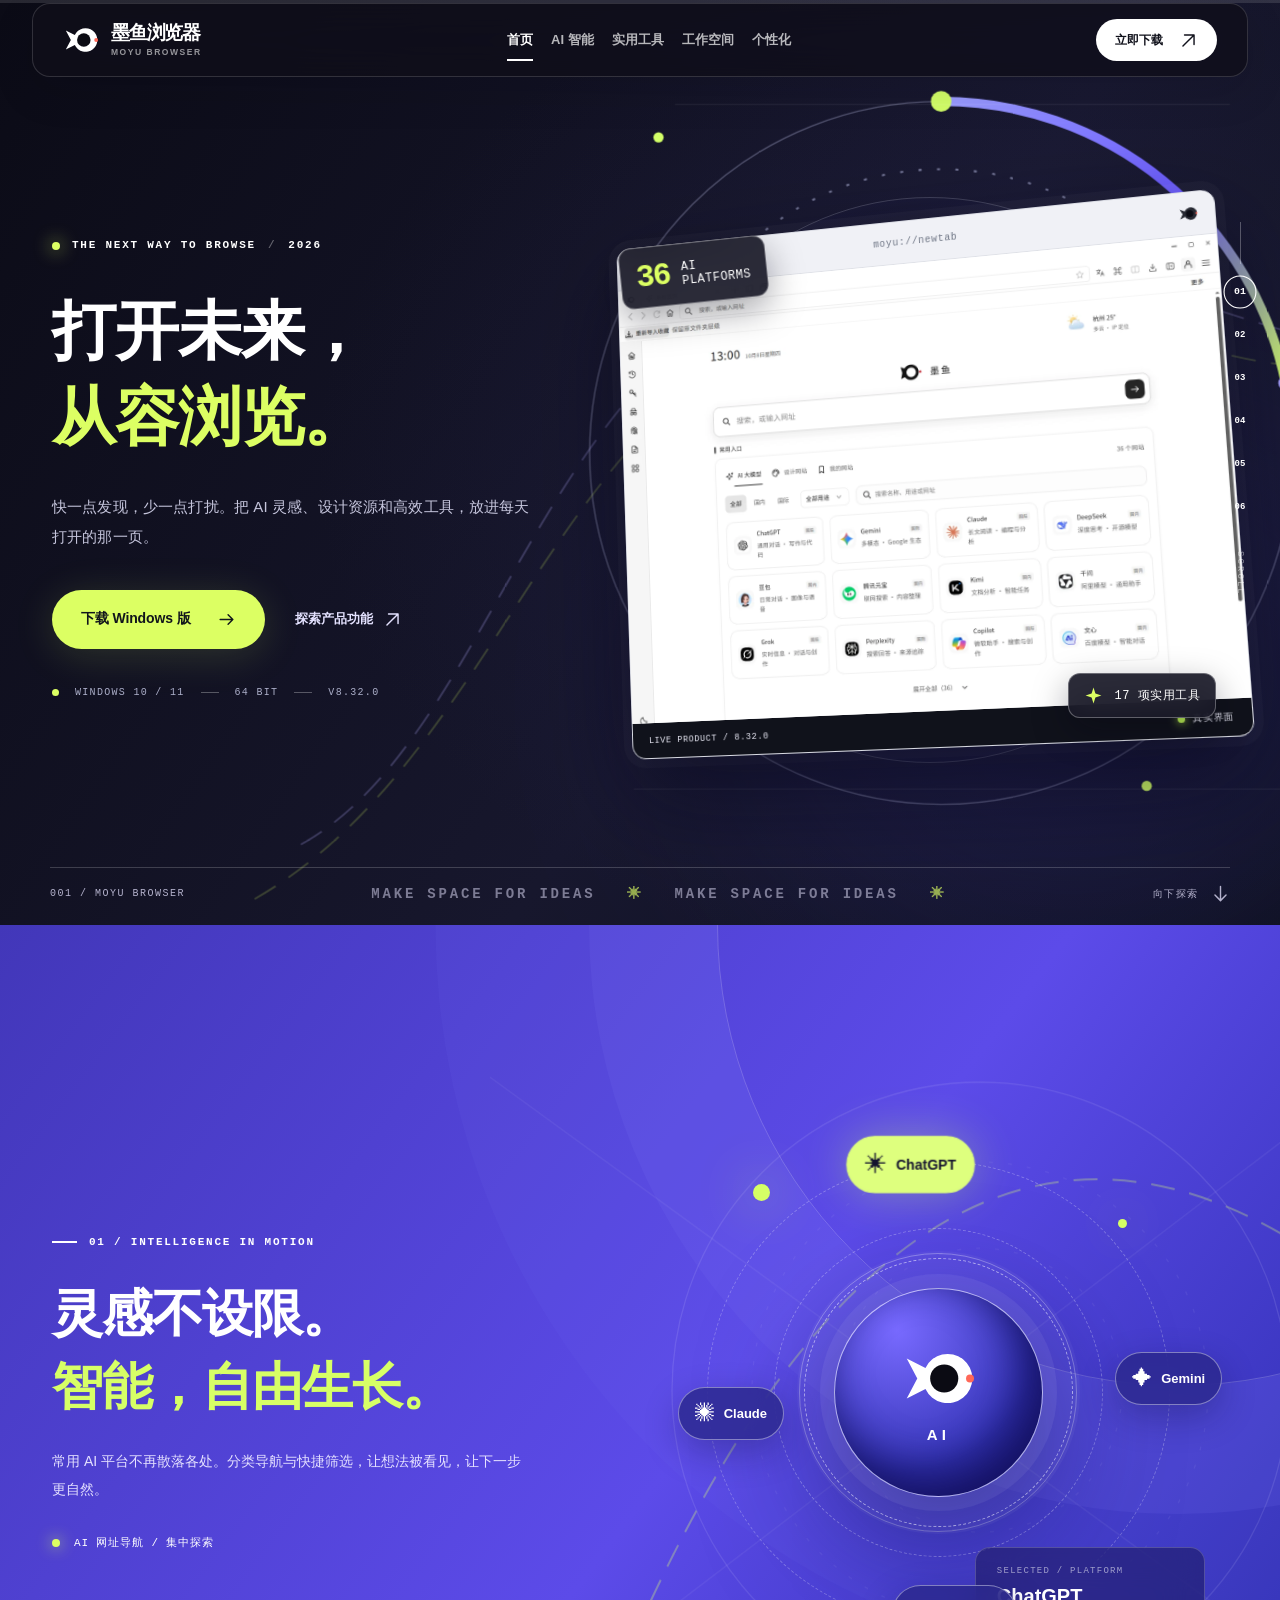
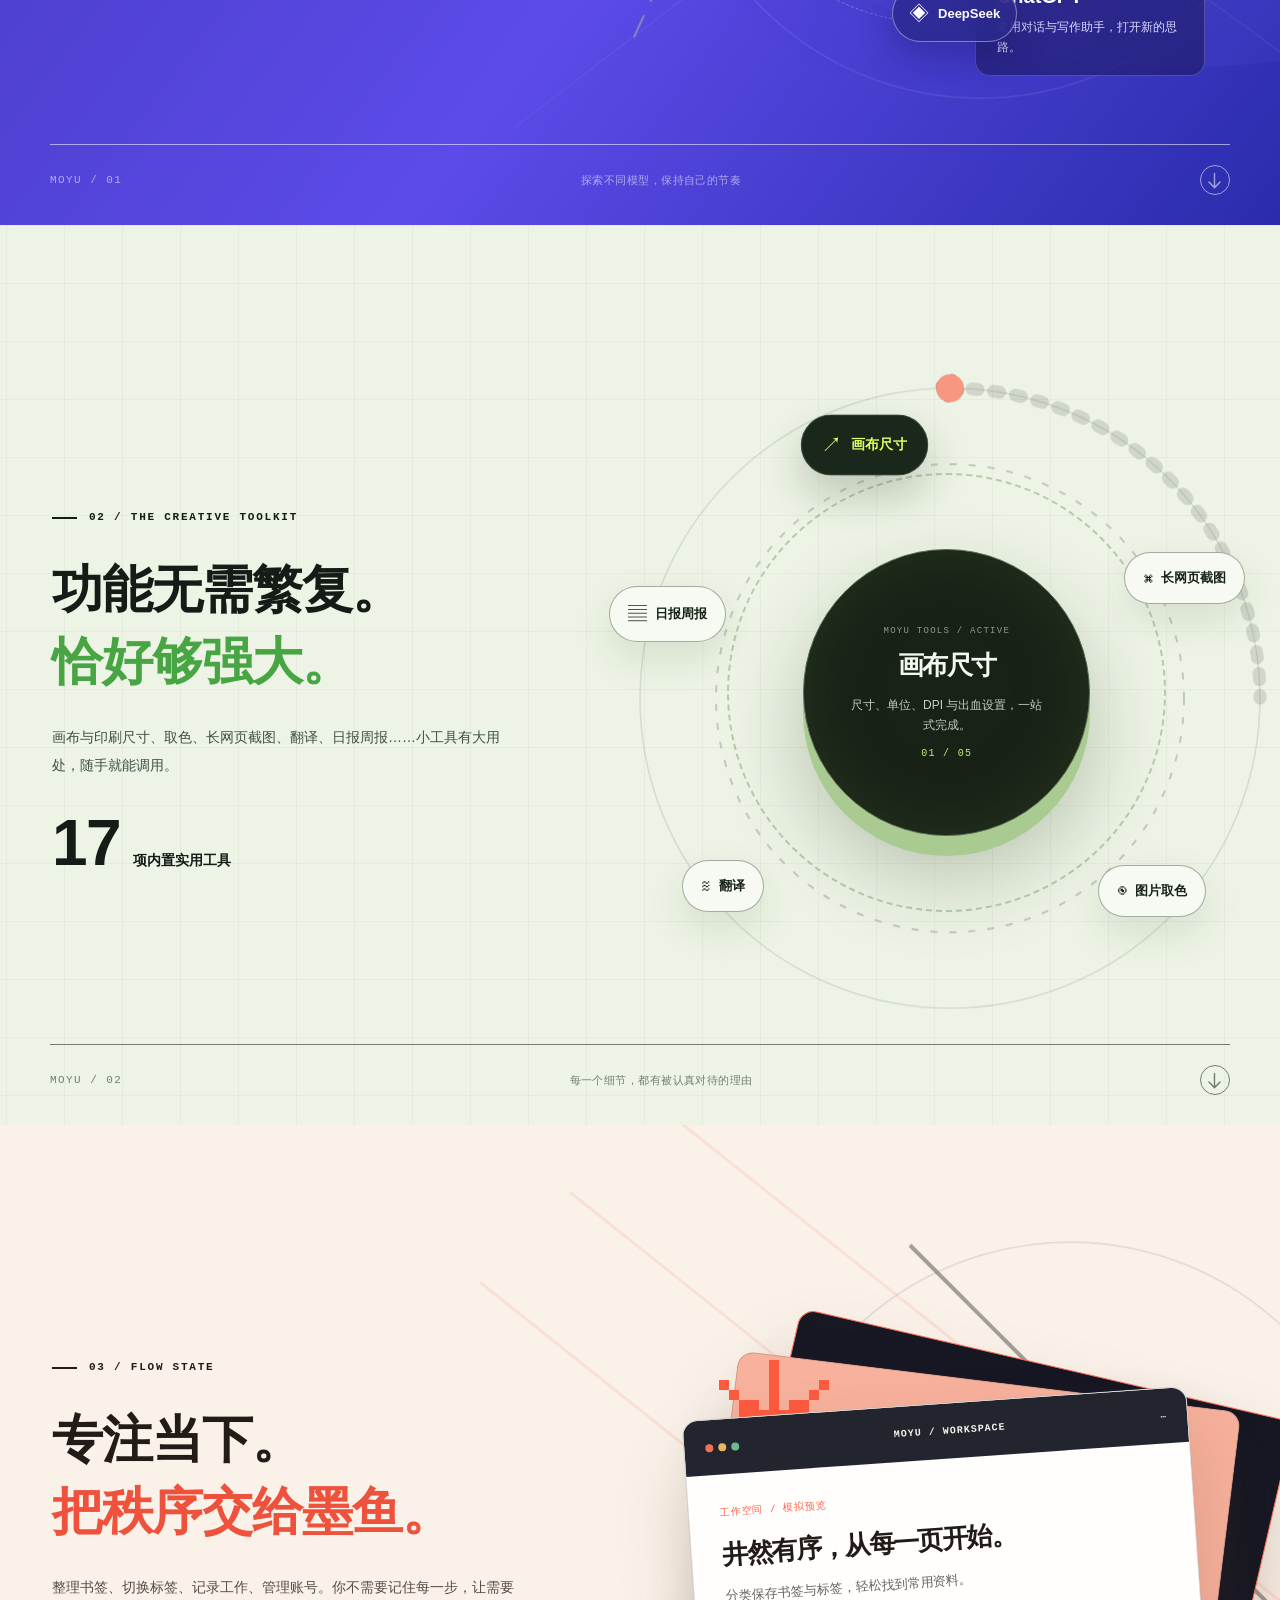
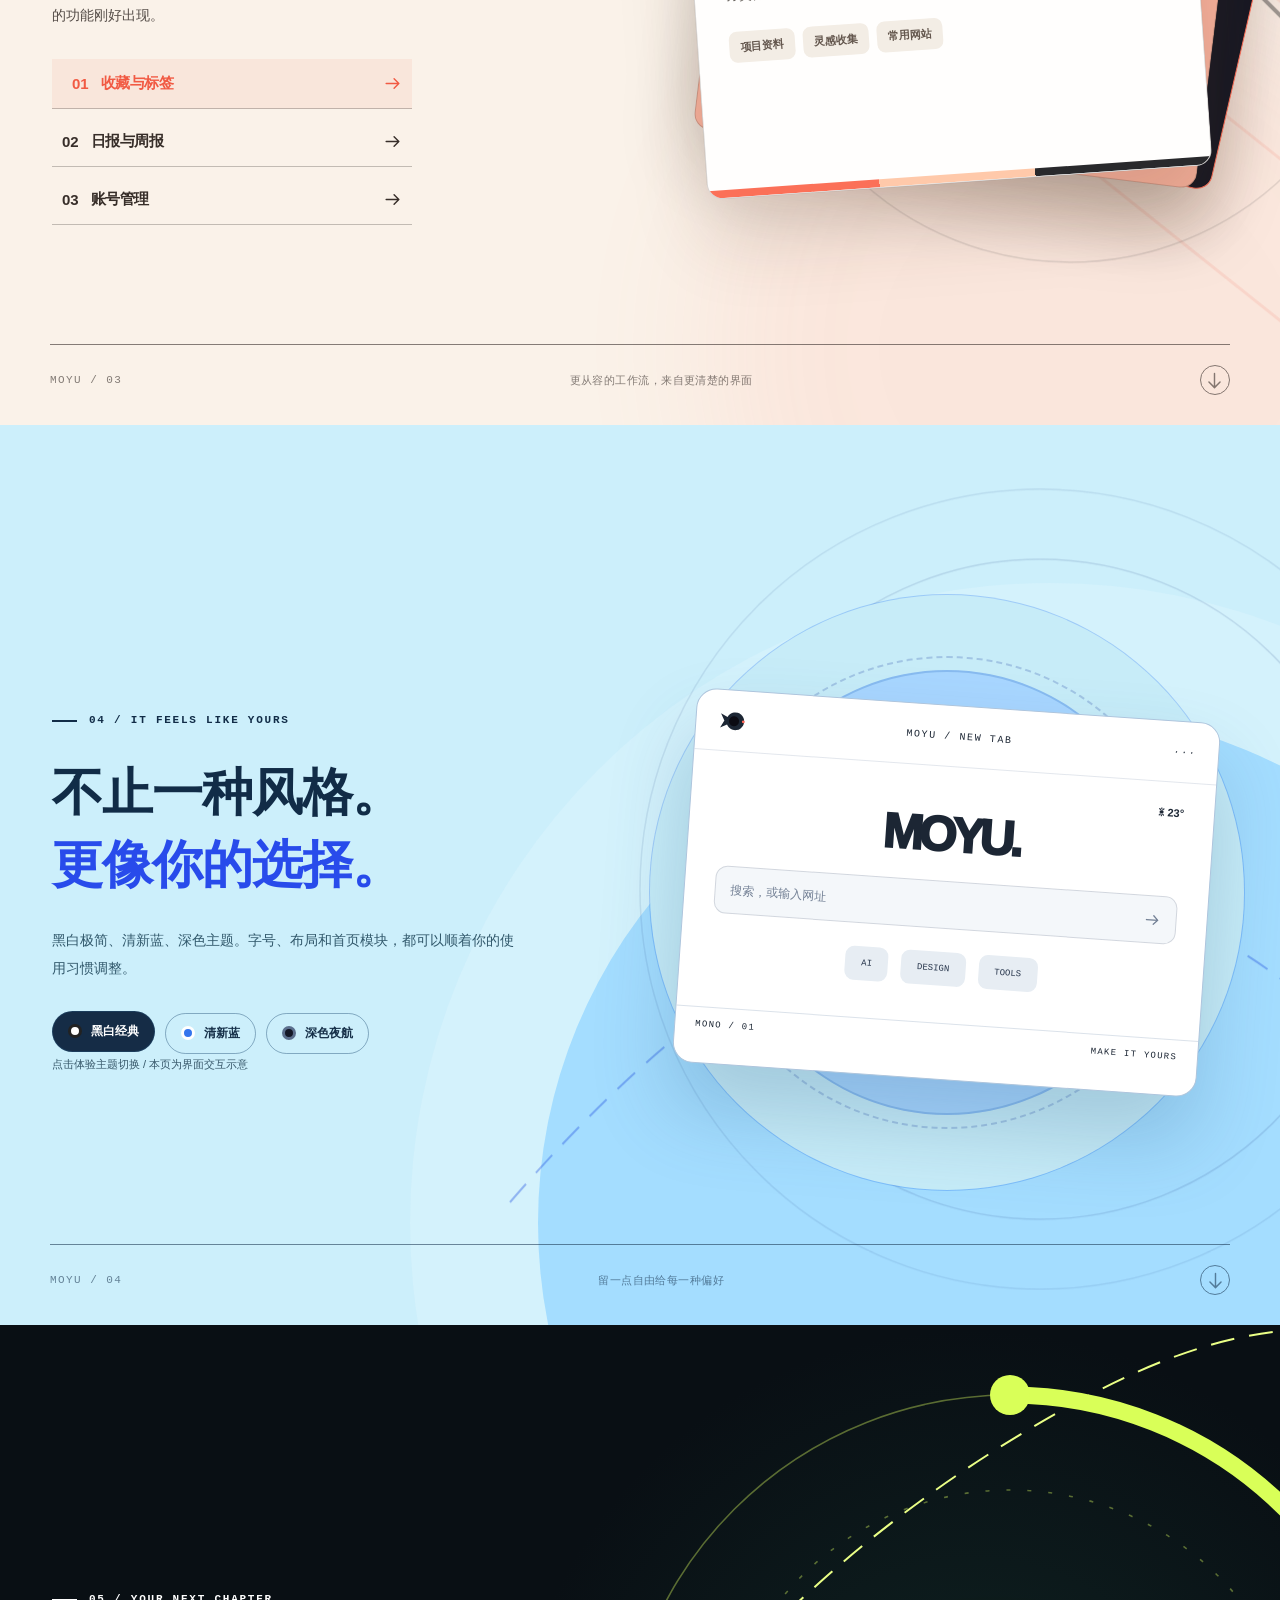
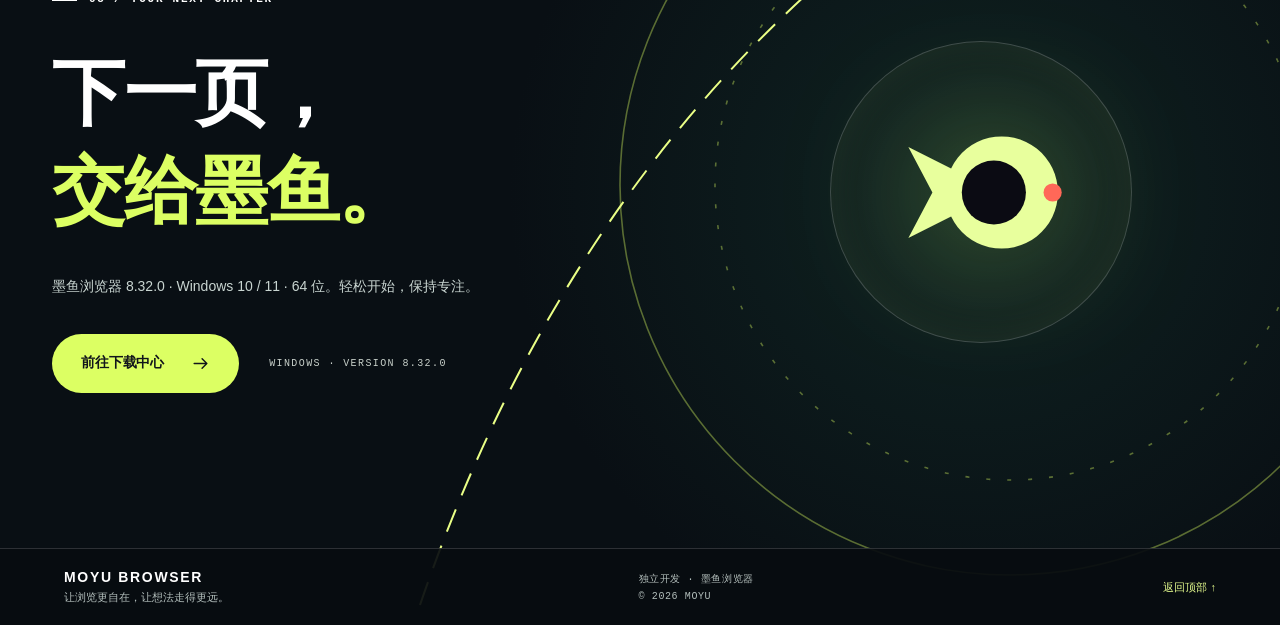
==== commit 94b038ea: "Polish Moyu Browser V6.2 typography — airy headlines, clear hierarchy, refined motion" ====
--- a/index.html
+++ b/index.html
@@ -10,8 +10,8 @@
 <title>墨鱼浏览器 · 让浏览进入全新维度 | MOYU BROWSER</title>
 <link rel="icon" href="assets/moyu-mark.svg" type="image/svg+xml">
 <link rel="preload" href="assets/browser-real-8.32.webp" as="image" fetchpriority="high">
-<link rel="stylesheet" href="styles.css?v=6.1.2">
-<script src="app.js?v=6.1.2" defer></script>
+<link rel="stylesheet" href="styles.css?v=6.2.0">
+<script src="app.js?v=6.2.0" defer></script>
 </head>
 <body data-page="home">
 <a class="skip-link" href="#main">跳转到主要内容</a>
--- a/styles.css
+++ b/styles.css
@@ -88,4 +88,130 @@
 .faq-layout>*{min-width:0}
 @media(max-width:1080px){.download-hero-layout{grid-template-columns:minmax(0,.8fr) minmax(0,1.2fr);gap:24px}.download-title{font-size:clamp(48px,5.5vw,72px)}.download-panel{padding:15px}.release-choice{padding:16px 12px}.faq-layout{grid-template-columns:minmax(0,.83fr) minmax(0,1.17fr);gap:32px}}
 @media(max-width:760px){.download-hero-layout,.faq-layout{display:flex;flex-direction:column;gap:36px}.download-title{font-size:clamp(56px,11vw,87px)}.download-panel{padding:14px}.work-tab span{white-space:normal}}
-@media(max-width:400px){.download-title{font-size:52px}.download-hero-layout{gap:27px}}+@media(max-width:400px){.download-title{font-size:52px}.download-hero-layout{gap:27px}}
+
+
+/* =====================================================
+   V6.2 | EDITORIAL RHYTHM
+   Keep the vivid six-scene identity and vector motion;
+   restore generous breathing space to Chinese typography.
+   ===================================================== */
+:root{--container:min(1376px,calc(100% - 136px))}
+body{letter-spacing:0}
+.site-header{max-width:1590px;box-shadow:0 14px 42px #04020d20}
+.scene{padding-block:clamp(145px,15vh,174px) 110px}
+.scene-layout{gap:clamp(64px,6vw,108px)}
+.scene-copy{min-width:0}
+.section-eyebrow,.eyebrow{font-weight:650;letter-spacing:.16em;opacity:.85}
+/* The headline is intentionally wide, not heavy or densely tracked. */
+.hero-grid{grid-template-columns:minmax(0,.94fr) minmax(0,1.06fr);column-gap:clamp(46px,5.5vw,96px)}
+.hero-title{font-size:clamp(61px,5.08vw,84px);font-weight:780;line-height:1.24;letter-spacing:-.018em;white-space:normal;margin:38px 0 34px}
+.hero-title .line-mask + .line-mask{margin-top:.115em}
+.hero-title em{text-shadow:none}
+.hero-summary{max-width:480px;font-size:clamp(15px,1.07vw,17px);line-height:2;letter-spacing:.01em}
+.hero-actions{margin-top:38px;gap:20px 30px}
+.hero-spec{margin-top:38px}
+.hero-showcase{max-height:610px}
+.browser-frame{width:104%;max-width:670px;box-shadow:0 38px 100px #06061790,0 0 0 9px #ffffff08}
+.float-chip{padding:12px 15px;border-radius:12px;box-shadow:0 12px 35px #0505105a}
+.float-ai{left:-2%;top:10%}
+.float-tools{right:2%;bottom:10%}
+.hero-noise{opacity:.09}
+.hero-fast-path{opacity:.26}
+.hero-fast-path.alt{opacity:.20}
+.showcase-ring{opacity:.66}
+.hero-light-follow{opacity:.42}
+.display-head{font-size:clamp(45px,4.15vw,69px);font-weight:770;letter-spacing:-.02em;line-height:1.32;margin:30px 0 27px;white-space:normal;text-wrap:balance}
+.display-head em{display:inline-block;margin-top:.095em}
+.ai-layout{grid-template-columns:minmax(0,.97fr) minmax(0,1.03fr)}
+.ai-layout .display-head{font-size:clamp(45px,4.15vw,69px)}
+.section-description{max-width:475px;font-size:clamp(14px,1.08vw,17px);line-height:2;letter-spacing:0;opacity:.79}
+.outline-index{margin-top:32px}
+.tool-count{margin-top:32px}
+.tool-count b{font-size:64px;font-weight:760;letter-spacing:-.025em}
+.work-options{margin-top:30px}
+.theme-switches{margin-top:31px}
+/* Keep visual motion while removing large decorative lettering and crossing paths. */
+.giant-back-index,.tools-giant-word,.download-marquee{display:none}
+.scene-ai .scene-art{opacity:.47}
+.scene-tools .scene-art{opacity:.64}
+.scene-work .scene-art{opacity:.64}
+.scene-personal .scene-art{opacity:.70}
+.download-art{opacity:.54}
+/* Closing screen: luminous call-to-action with text comfortably separated. */
+.end-layout{grid-template-columns:minmax(0,1.12fr) minmax(0,.88fr)}
+.end-title{font-size:clamp(64px,5.7vw,94px);font-weight:790;line-height:1.28;letter-spacing:-.02em;margin:38px 0 34px}
+.end-title em{display:inline-block;margin-top:.075em}
+.end-actions{margin-top:34px}
+.end-signature{max-width:440px;margin-inline:auto}
+.download-hero{padding-top:150px;padding-bottom:98px}
+.download-hero-layout{grid-template-columns:minmax(0,.82fr) minmax(0,1.18fr);gap:clamp(52px,5vw,100px)}
+.download-title{font-size:clamp(52px,4.75vw,78px);font-weight:780;letter-spacing:-.018em;line-height:1.30;margin:33px 0 30px}
+.download-title em{display:inline-block;margin-top:.08em}
+.download-intro{font-size:clamp(14px,1.07vw,17px);line-height:2;letter-spacing:.008em;max-width:445px}
+.download-panel{border-color:#ffffffb9;box-shadow:0 30px 75px #0e087953}
+.release-choice h2{font-weight:740;letter-spacing:-.012em;font-size:21px;line-height:1.4}
+.download-section-heading{font-size:clamp(43px,4.2vw,66px);font-weight:760;line-height:1.30;letter-spacing:-.02em;margin:26px 0 48px;text-wrap:balance}
+.step h3{letter-spacing:-.015em;font-size:21px;font-weight:740;line-height:1.4}
+.faq-list summary{font-size:14px;font-weight:680;line-height:1.6}
+/* Avoid the footer and scene art competing with the message. */
+.section-footer{opacity:.55}
+/* Laptop widths: ensure the grid and paragraphs never crowd each other. */
+@media(max-width:1300px){
+ :root{--container:calc(100% - 104px)}
+ .scene-layout{gap:clamp(34px,4vw,72px)}
+ .hero-grid{column-gap:clamp(34px,4vw,70px)}
+ .hero-title{font-size:clamp(56px,5vw,74px)}
+ .display-head,.ai-layout .display-head{font-size:clamp(43px,4vw,60px)}
+ .download-title{font-size:clamp(50px,4.65vw,69px)}
+ .download-hero-layout{gap:clamp(30px,4vw,62px)}
+}
+@media(max-width:1080px){
+ :root{--container:calc(100% - 88px)}
+ .scene-layout{gap:clamp(22px,3.2vw,46px)}
+ .hero-grid{grid-template-columns:minmax(0,.96fr) minmax(0,1.04fr)}
+ .hero-title{font-size:clamp(48px,5vw,60px);line-height:1.29}
+ .display-head,.ai-layout .display-head{font-size:clamp(40px,4vw,48px)}
+ .hero-showcase{max-height:530px}
+ .download-hero-layout{grid-template-columns:minmax(0,.82fr) minmax(0,1.18fr);gap:24px}
+ .download-title{font-size:clamp(44px,4.8vw,56px)}
+ .download-panel{padding:17px}
+}
+/* Handheld layouts use normal line wrapping, not cramped desktop typography. */
+@media(max-width:760px){
+ :root{--container:calc(100% - 44px)}
+ .scene{padding:120px 0 87px;min-height:820px}
+ .scene-layout,.hero-grid,.download-hero-layout,.faq-layout{display:flex;flex-direction:column;align-items:stretch;gap:32px}
+ .hero-grid{gap:23px}
+ .hero-title{font-size:clamp(44px,10.4vw,65px);line-height:1.27;letter-spacing:-.022em;margin:27px 0 26px}
+ .hero-title .line-mask + .line-mask{margin-top:.09em}
+ .hero-summary{font-size:14px;line-height:1.9}
+ .hero-actions{margin-top:26px}
+ .hero-spec{margin-top:28px}
+ .hero-showcase{max-height:none;min-height:285px}
+ .browser-frame{width:89%;margin-left:0}
+ .display-head,.ai-layout .display-head{font-size:clamp(36px,8.7vw,56px);line-height:1.36;letter-spacing:-.022em;margin:22px 0 22px}
+ .display-head em{margin-top:.10em}
+ .section-description{font-size:14px;line-height:1.93}
+ .tool-count b{font-size:58px}
+ .end-title{font-size:clamp(56px,11vw,76px);line-height:1.32;letter-spacing:-.022em}
+ .download-hero{padding:115px 0 95px}
+ .download-hero-layout{gap:38px}
+ .download-title{font-size:clamp(45px,10.1vw,67px);line-height:1.32;letter-spacing:-.02em;margin:24px 0 22px}
+ .download-intro{font-size:14px;line-height:1.9}
+ .download-section-heading{font-size:clamp(37px,8vw,55px);line-height:1.32;letter-spacing:-.02em;margin:22px 0 34px}
+ .hero-noise{opacity:.07}
+ .scene-ai .scene-art{opacity:.36}
+ .download-art{opacity:.40}
+}
+@media(max-width:400px){
+ .hero-title{font-size:clamp(42px,10.2vw,46px)}
+ .display-head,.ai-layout .display-head{font-size:clamp(35px,8.5vw,40px)}
+ .download-title{font-size:clamp(42px,10.1vw,47px)}
+ .end-title{font-size:clamp(51px,10.8vw,61px)}
+}
+@media(max-height:760px) and (min-width:761px){
+ .hero-title{font-size:clamp(50px,4.55vw,77px)}
+ .display-head,.ai-layout .display-head{font-size:clamp(42px,3.75vw,61px)}
+ .download-title{font-size:clamp(48px,4.3vw,69px)}
+}
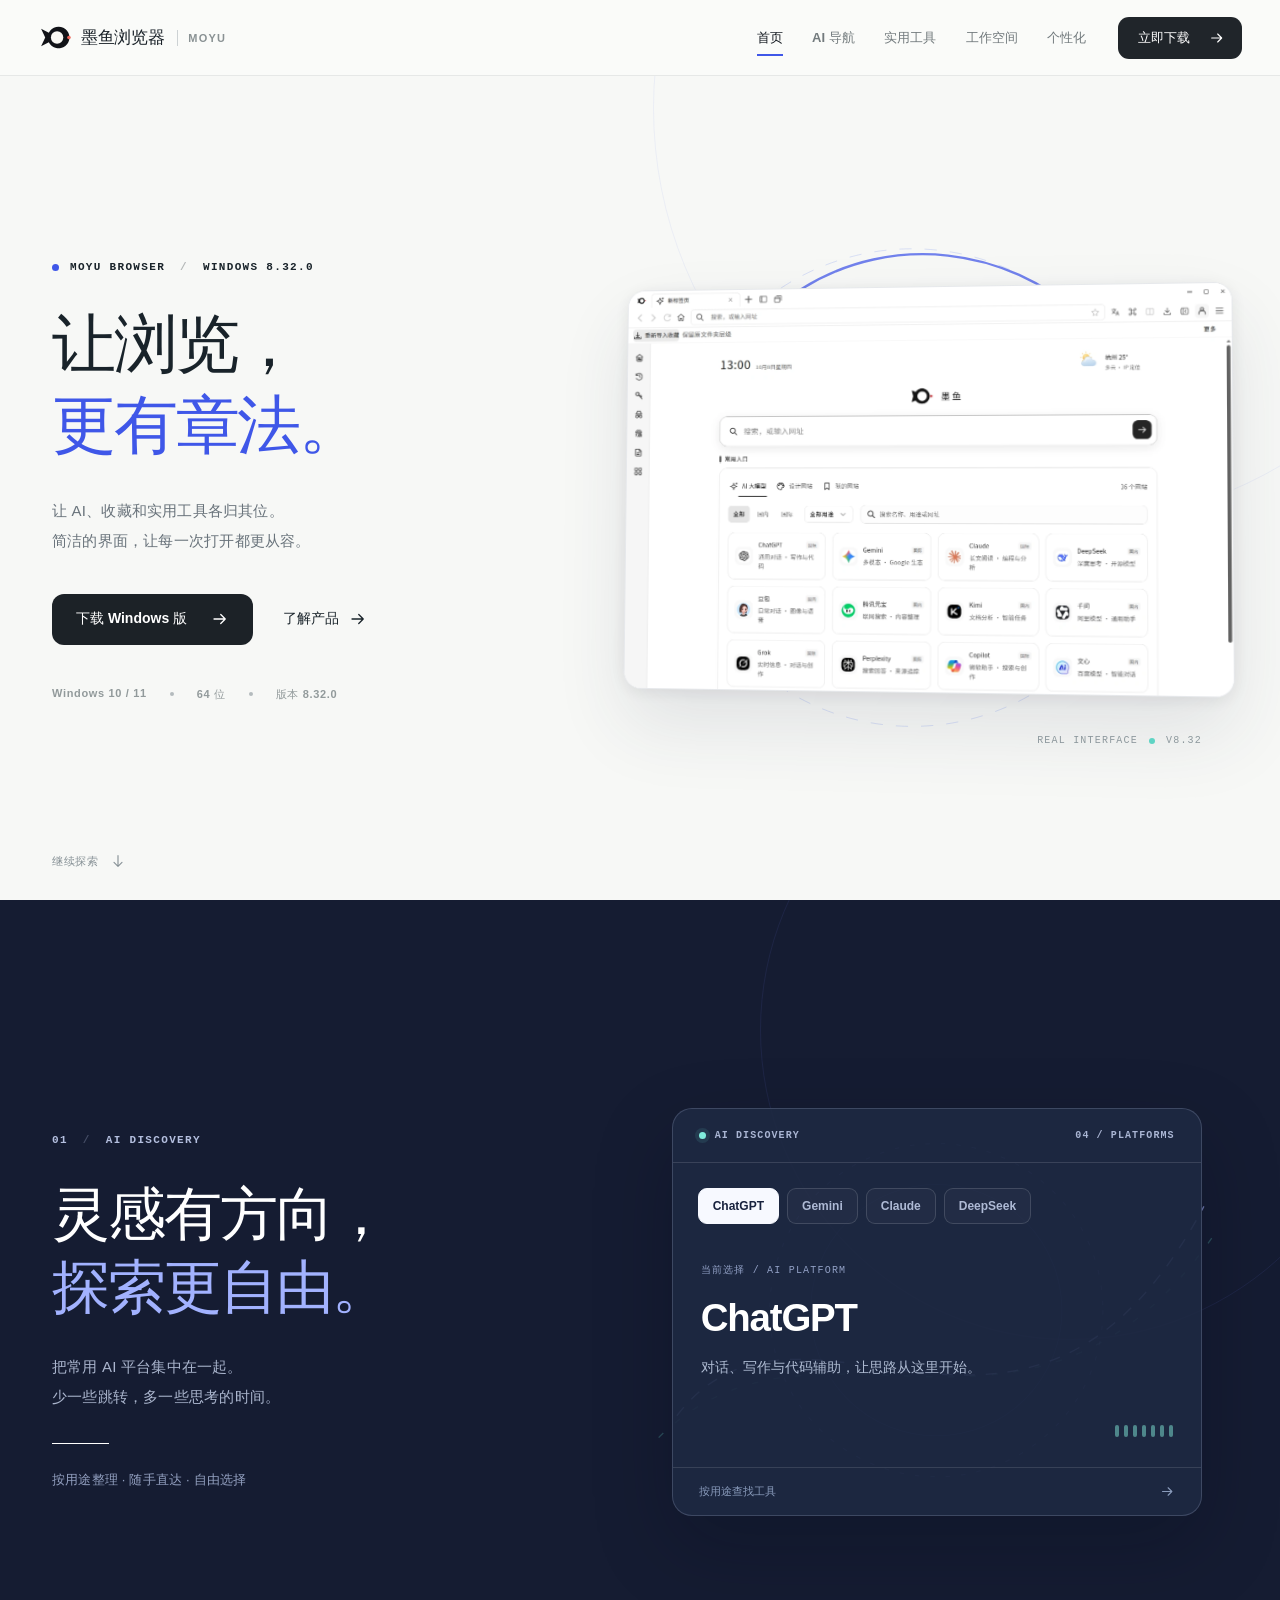
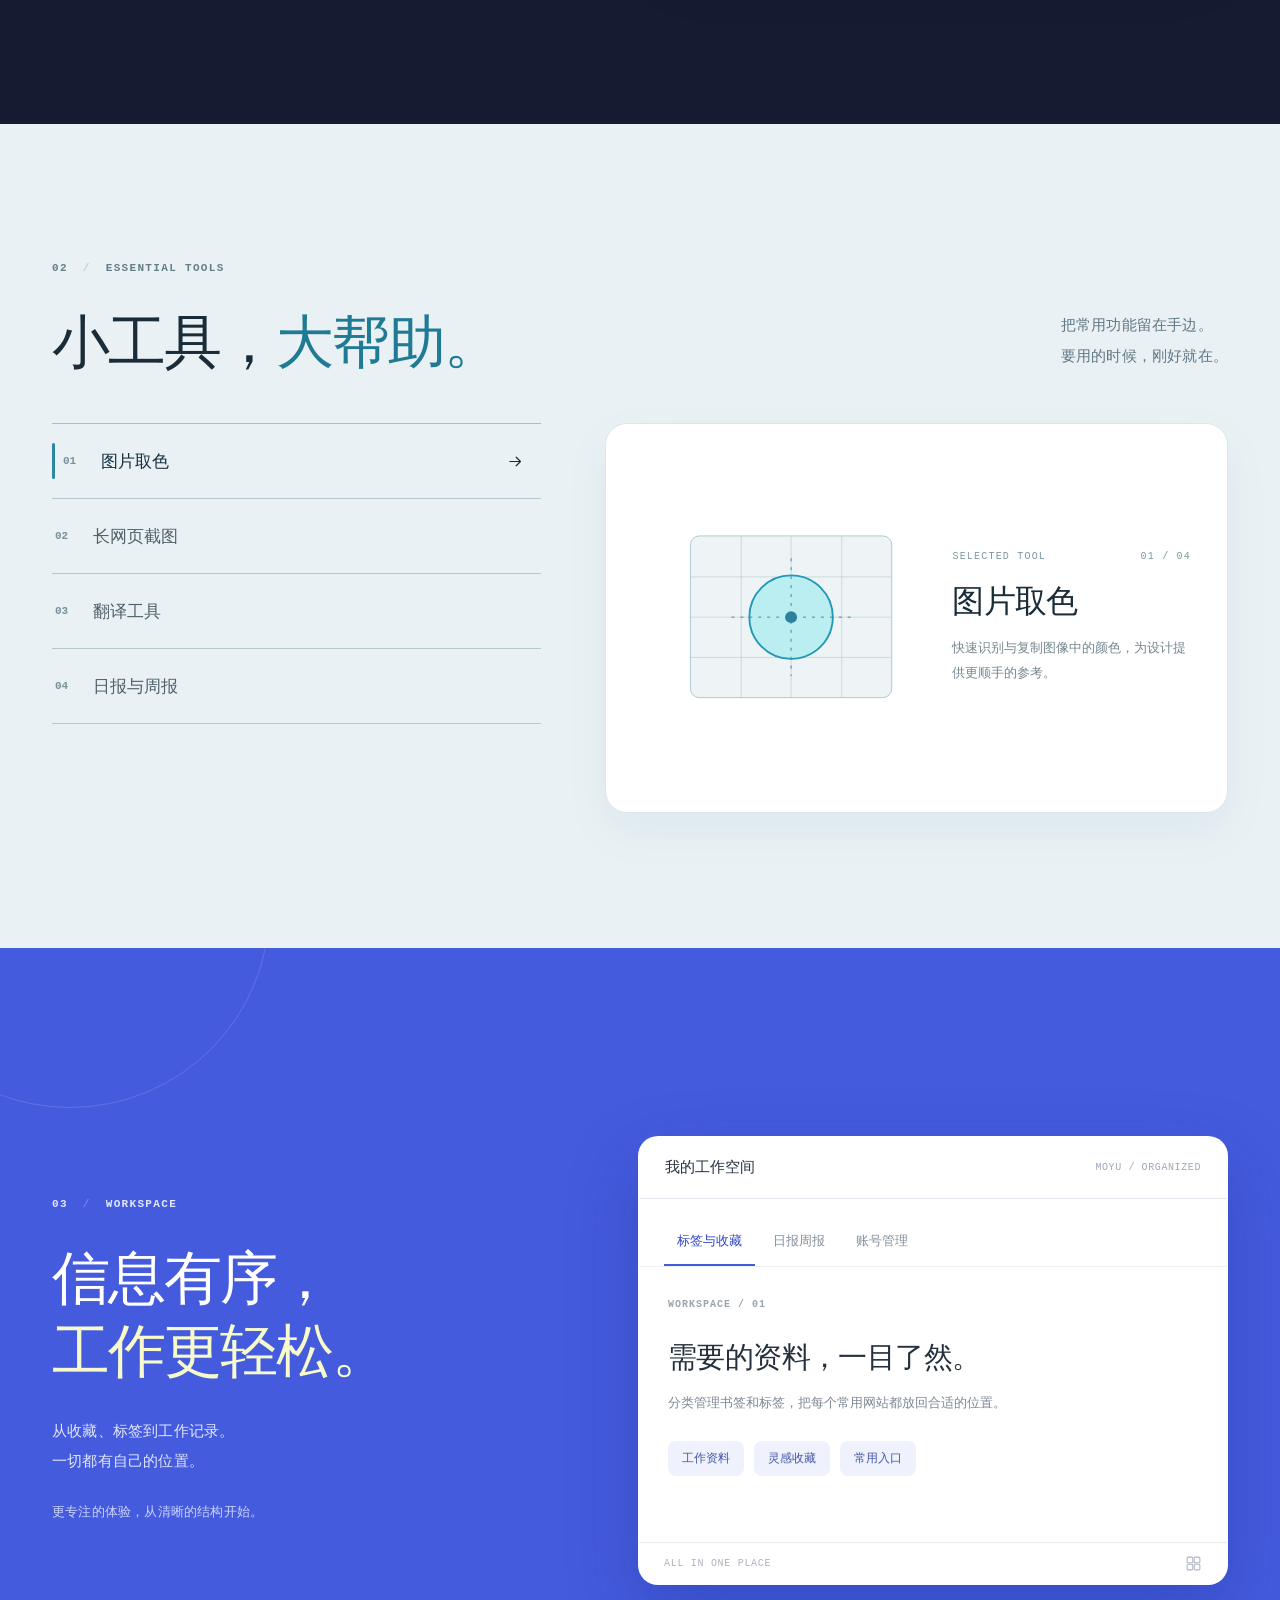
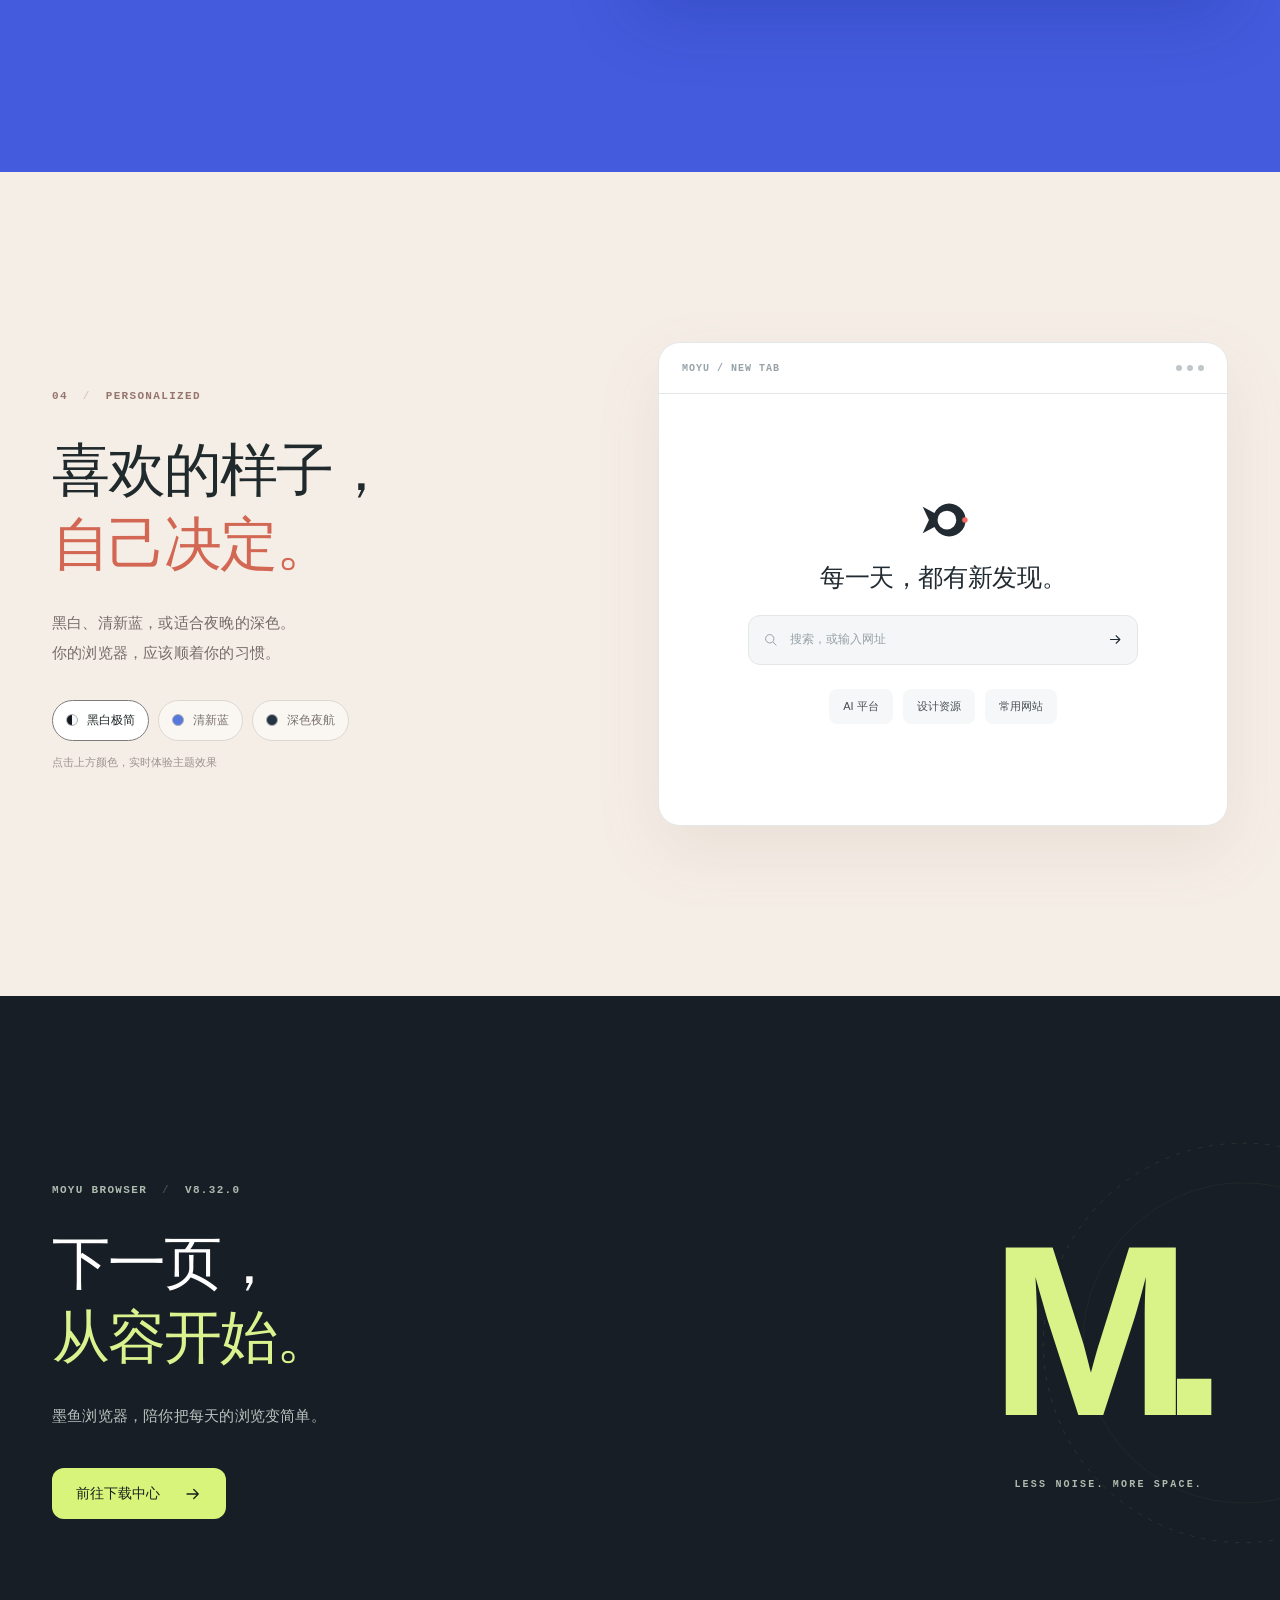
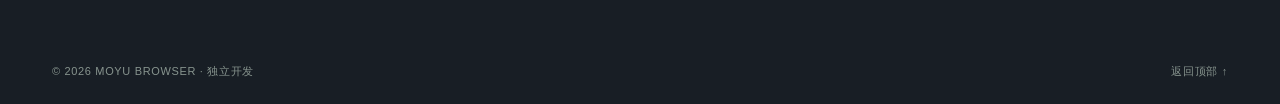
==== commit 01fa5a8d: "Redesign Moyu Browser V7 — clean editorial grid, sharp screenshots and focused SVG motion" ====
--- a/index.html
+++ b/index.html
@@ -1,88 +1,88 @@
 <!doctype html>
 <html lang="zh-CN">
 <head>
-<meta charset="utf-8">
-<meta name="viewport" content="width=device-width,initial-scale=1,viewport-fit=cover">
-<meta name="theme-color" content="#0B0B13">
-<meta name="description" content="墨鱼浏览器 8.32.0 官网。集中管理 AI 网址导航、设计资源、实用工具、标签与收藏。">
-<meta property="og:title" content="墨鱼浏览器 · 让浏览进入全新维度 | MOYU BROWSER">
-<meta property="og:description" content="墨鱼浏览器 8.32.0 官网。集中管理 AI 网址导航、设计资源、实用工具、标签与收藏。">
-<title>墨鱼浏览器 · 让浏览进入全新维度 | MOYU BROWSER</title>
-<link rel="icon" href="assets/moyu-mark.svg" type="image/svg+xml">
-<link rel="preload" href="assets/browser-real-8.32.webp" as="image" fetchpriority="high">
-<link rel="stylesheet" href="styles.css?v=6.2.0">
-<script src="app.js?v=6.2.0" defer></script>
+<meta charset="utf-8"><meta name="viewport" content="width=device-width,initial-scale=1,viewport-fit=cover">
+<meta name="theme-color" content="#f8f9f6"><meta name="description" content="墨鱼浏览器 8.32.0 官方网站。简洁有序地管理 AI 网址导航、常用工具、书签、标签与个性化首页。">
+<title>墨鱼浏览器 · 让浏览，更有章法</title>
+<link rel="icon" href="assets/moyu-mark.svg" type="image/svg+xml"><link rel="preload" as="image" href="assets/browser-real-8.32.webp">
+<link rel="stylesheet" href="styles.css?v=7.0.0"><script src="app.js?v=7.0.0" defer></script>
 </head>
 <body data-page="home">
 <a class="skip-link" href="#main">跳转到主要内容</a>
-<svg class="svg-sprite" aria-hidden="true" focusable="false" width="0" height="0"><defs>
- <symbol id="moyu" viewBox="0 0 64 64"><path d="M5 15 21 23A21 21 0 1 1 21 41L5 49l9-17Z" fill="currentColor"/><circle cx="37" cy="32" r="12" fill="var(--mark-hole,#0B0B13)"/><circle cx="59" cy="32" r="3.4" fill="#FF6858"/></symbol>
- <symbol id="arr" viewBox="0 0 24 24"><path d="M4 12h16m-6-6 6 6-6 6" stroke="currentColor" stroke-width="1.8" stroke-linecap="round" stroke-linejoin="round" fill="none"/></symbol>
- <symbol id="diag" viewBox="0 0 24 24"><path d="M5 19 19 5M7 5h12v12" fill="none" stroke="currentColor" stroke-width="1.8" stroke-linecap="round" stroke-linejoin="round"/></symbol>
- <symbol id="down" viewBox="0 0 24 24"><path d="M12 3v18m-7-7 7 7 7-7" fill="none" stroke="currentColor" stroke-width="1.8" stroke-linecap="round" stroke-linejoin="round"/></symbol>
- <symbol id="spark" viewBox="0 0 24 24"><path d="m12 2 2.4 7.6L22 12l-7.6 2.4L12 22l-2.4-7.6L2 12l7.6-2.4Z" fill="currentColor"/></symbol>
- <symbol id="check" viewBox="0 0 24 24"><path d="m4.5 12.5 5 5 10-11" fill="none" stroke="currentColor" stroke-width="2" stroke-linecap="round" stroke-linejoin="round"/></symbol>
- <symbol id="sun" viewBox="0 0 24 24"><circle cx="12" cy="12" r="4" fill="none" stroke="currentColor" stroke-width="1.8"/><path d="M12 1v3m0 16v3M1 12h3m16 0h3M4.2 4.2l2.2 2.2m11.2 11.2 2.2 2.2M19.8 4.2l-2.2 2.2M6.4 17.6l-2.2 2.2" stroke="currentColor" stroke-width="1.8" stroke-linecap="round"/></symbol>
+<svg class="icons" aria-hidden="true" focusable="false"><defs>
+<symbol id="i-arrow" viewBox="0 0 24 24"><path d="M4 12h15m-6-6 6 6-6 6" stroke="currentColor" fill="none" stroke-width="1.7" stroke-linecap="round" stroke-linejoin="round"/></symbol>
+<symbol id="i-down" viewBox="0 0 24 24"><path d="M12 4v16m-6-6 6 6 6-6" stroke="currentColor" fill="none" stroke-width="1.7" stroke-linecap="round" stroke-linejoin="round"/></symbol>
+<symbol id="i-external" viewBox="0 0 24 24"><path d="M5 19 19 5M8 5h11v11" stroke="currentColor" fill="none" stroke-width="1.7" stroke-linecap="round" stroke-linejoin="round"/></symbol>
+<symbol id="i-search" viewBox="0 0 24 24"><circle cx="10.8" cy="10.8" r="6.7" stroke="currentColor" stroke-width="1.6" fill="none"/><path d="m16 16 5 5" stroke="currentColor" stroke-width="1.6" stroke-linecap="round"/></symbol>
+<symbol id="i-grid" viewBox="0 0 24 24"><rect x="3" y="3" width="8" height="8" rx="1.5" stroke="currentColor" fill="none" stroke-width="1.5"/><rect x="13" y="3" width="8" height="8" rx="1.5" stroke="currentColor" fill="none" stroke-width="1.5"/><rect x="3" y="13" width="8" height="8" rx="1.5" stroke="currentColor" fill="none" stroke-width="1.5"/><rect x="13" y="13" width="8" height="8" rx="1.5" stroke="currentColor" fill="none" stroke-width="1.5"/></symbol>
+<symbol id="i-book" viewBox="0 0 24 24"><path d="M5 3.5h13a2 2 0 0 1 2 2V21l-8-5-8 5V5.5a2 2 0 0 1 2-2Z" stroke="currentColor" fill="none" stroke-width="1.6" stroke-linejoin="round"/></symbol>
+<symbol id="i-wand" viewBox="0 0 24 24"><path d="m4 20 12-12 4 4L8 24M13 3l.7 2.4L16 6l-2.3.6L13 9l-.7-2.4L10 6l2.3-.6L13 3Zm7 0 .5 1.5L22 5l-1.5.5L20 7l-.5-1.5L18 5l1.5-.5L20 3Z" fill="none" stroke="currentColor" stroke-width="1.4" stroke-linecap="round" stroke-linejoin="round"/></symbol>
 </defs></svg>
-<div class="topbar-progress" aria-hidden="true"><span id="reading-progress"></span></div>
-<header class="site-header" id="top"><a class="brand" href="./" aria-label="返回官网首页"><svg class="brand-icon" aria-hidden="true"><use href="#moyu"/></svg><span>墨鱼浏览器<small>MOYU BROWSER</small></span></a>
-<nav class="desktop-nav" aria-label="主要导航"><a href="#hero" data-nav="hero">首页</a><a href="#intelligence" data-nav="intelligence">AI 智能</a><a href="#toolkit" data-nav="toolkit">实用工具</a><a href="#workspace" data-nav="workspace">工作空间</a><a href="#personalize" data-nav="personalize">个性化</a></nav>
-<div class="nav-actions"><span class="nav-edition">BUILD 8.32.0</span><a href="download.html" class="nav-cta magnet">立即下载 <svg aria-hidden="true"><use href="#diag"/></svg></a><button id="menu-toggle" class="menu-toggle" type="button" aria-expanded="false" aria-controls="mobile-menu" aria-label="打开菜单"><span></span><span></span></button></div>
-<nav id="mobile-menu" class="mobile-menu" aria-label="移动端导航" hidden><a href="#hero">首页</a><a href="#intelligence">AI 智能</a><a href="#toolkit">实用工具</a><a href="#workspace">工作空间</a><a href="#personalize">个性化</a><a href="download.html">下载中心</a></nav></header>
-<div class="section-rail" aria-label="章节导航"><span class="rail-line"></span><a href="#hero" aria-label="返回首屏" class="active"><b>01</b></a><a href="#intelligence" aria-label="前往 AI 智能"><b>02</b></a><a href="#toolkit" aria-label="前往工具中心"><b>03</b></a><a href="#workspace" aria-label="前往工作空间"><b>04</b></a><a href="#personalize" aria-label="前往个性化"><b>05</b></a><a href="#release" aria-label="前往下载引导"><b>06</b></a><span class="rail-caption">SCROLL TO EXPLORE</span></div>
+<div class="top-progress" aria-hidden="true"><span id="page-progress"></span></div>
+<header class="site-header" id="top">
+  <div class="header-inner">
+    <a class="brand" href="./" aria-label="墨鱼浏览器官网首页"><img src="assets/moyu-mark.svg" width="34" height="34" alt=""><span class="brand-name">墨鱼浏览器</span><span class="brand-separator"></span><span class="brand-en">MOYU</span></a>
+    <nav class="desktop-nav" aria-label="主导航"><a href="#intro" data-nav="intro" class="active">首页</a><a href="#ai" data-nav="ai">AI 导航</a><a href="#tools" data-nav="tools">实用工具</a><a href="#workspace" data-nav="workspace">工作空间</a><a href="#personalize" data-nav="personalize">个性化</a></nav>
+    <a class="nav-download" href="download.html">立即下载 <svg aria-hidden="true"><use href="#i-arrow"/></svg></a>
+    <button class="menu-toggle" id="menu-toggle" type="button" aria-label="打开导航菜单" aria-controls="mobile-menu" aria-expanded="false"><span></span><span></span></button>
+  </div>
+  <nav class="mobile-menu" id="mobile-menu" aria-label="移动端导航" hidden><a href="#intro">首页</a><a href="#ai">AI 导航</a><a href="#tools">实用工具</a><a href="#workspace">工作空间</a><a href="#personalize">个性化</a><a href="download.html">下载中心</a></nav>
+</header>
 <main id="main">
-<section class="scene scene-hero is-active" id="hero" data-tone="dark" data-scene="01" aria-labelledby="hero-title">
-<div class="hero-noise" aria-hidden="true"></div><div class="hero-light-follow" aria-hidden="true"></div>
-<svg class="scene-art hero-art" viewBox="0 0 1500 900" preserveAspectRatio="xMidYMid slice" aria-hidden="true">
-<defs><linearGradient id="hero-grad" x1="0" x2="1" y1="0" y2="1"><stop offset="0" stop-color="#9B9DFF"/><stop offset=".52" stop-color="#6A5AFF"/><stop offset="1" stop-color="#D3FF68"/></linearGradient></defs>
-<g class="vector-parallax"><circle class="orbital orbit-a" cx="1043" cy="441" r="342"/><circle class="orbital orbit-b" cx="1043" cy="441" r="276"/><circle class="orbital orbit-c" cx="1043" cy="441" r="214"/>
-<path class="hero-fast-path animated-trace" d="M420 822C628 708 664 250 1021 247S1519 529 1625 80"/>
-<path class="hero-fast-path alt animated-trace" d="M375 875C638 726 679 300 1021 297S1452 514 1565 120"/>
-<g class="hero-spin"><path d="M1043 99A342 342 0 0 1 1378 373" stroke="url(#hero-grad)" stroke-width="9" fill="none" stroke-linecap="round"/><circle cx="1043" cy="99" r="10" fill="#D3FF68"/><circle cx="1378" cy="373" r="7" fill="#A8A0FF"/></g>
-<g class="hero-particle"><circle cx="768" cy="134" r="5" fill="#D3FF68"/><circle cx="1243" cy="765" r="5" fill="#D3FF68"/><circle cx="1417" cy="205" r="3" fill="#D3FF68"/></g>
-<path d="M784 102h540M744 768h680" stroke="#fff" stroke-opacity=".09" stroke-width="1"/>
-</g></svg>
-<div class="container hero-grid"><div class="hero-copy"><div class="eyebrow reveal"><span class="tiny-led"></span> THE NEXT WAY TO BROWSE <i>/</i> 2026</div>
-<h1 class="hero-title" id="hero-title"><span class="line-mask"><span>打开未来，</span></span><span class="line-mask"><span><em>从容浏览。</em></span></span></h1>
-<p class="hero-summary reveal">快一点发现，少一点打扰。把 AI 灵感、设计资源和高效工具，放进每天打开的那一页。</p>
-<div class="hero-actions reveal"><a class="pill-button pill-accent magnet" href="download.html"><span>下载 Windows 版</span><svg aria-hidden="true"><use href="#arr"/></svg></a><a class="text-link" href="#intelligence">探索产品功能 <svg aria-hidden="true"><use href="#diag"/></svg></a></div>
-<div class="hero-spec reveal"><i></i> WINDOWS 10 / 11 <span></span> 64 BIT <span></span> V8.32.0</div>
-</div><div class="hero-showcase" id="hero-showcase" aria-label="墨鱼浏览器 8.32.0 真实软件界面"><div class="showcase-ring"></div><div class="showcase-ring ring-two"></div>
-<div class="browser-frame tilted-card"><div class="frame-bar"><span class="frame-dots"><i></i><i></i><i></i></span><span class="frame-address">moyu://newtab</span><svg class="mini-logo" aria-hidden="true"><use href="#moyu"/></svg></div><img src="assets/browser-real-8.32.webp" alt="墨鱼浏览器 8.32.0 真实新标签页截图" width="1440" height="1120" fetchpriority="high"><div class="frame-base"><span>LIVE PRODUCT / 8.32.0</span><span class="live-indicator"><i></i>真实界面</span></div></div>
-<div class="float-chip float-ai"><span class="chip-number">36</span><span>AI<br>PLATFORMS</span></div><div class="float-chip float-tools"><svg aria-hidden="true"><use href="#spark"/></svg><span>17 项实用工具</span></div></div></div>
-<div class="hero-bottom"><span>001 / MOYU BROWSER</span><div class="marquee-word" aria-hidden="true">MAKE SPACE FOR IDEAS <b>✳</b> MAKE SPACE FOR IDEAS <b>✳</b></div><a href="#intelligence" class="scroll-prompt">向下探索 <svg aria-hidden="true"><use href="#down"/></svg></a></div>
+<!-- 01 / A calm product-first introduction -->
+<section class="chapter chapter-hero" id="intro" data-chapter="01" aria-labelledby="intro-title">
+  <div class="container chapter-grid hero-grid">
+    <div class="chapter-copy hero-copy">
+      <p class="kicker" data-reveal><span class="kicker-dot"></span> MOYU BROWSER <span class="kicker-slash">/</span> WINDOWS 8.32.0</p>
+      <h1 class="headline" id="intro-title" data-reveal>让浏览，<br><span class="emphasis">更有章法。</span></h1>
+      <p class="copy-lead" data-reveal>让 AI、收藏和实用工具各归其位。<br>简洁的界面，让每一次打开都更从容。</p>
+      <div class="actions" data-reveal><a href="download.html" class="button button-dark"><span>下载 Windows 版</span><svg aria-hidden="true"><use href="#i-arrow"/></svg></a><a class="link-text" href="#ai">了解产品 <svg aria-hidden="true"><use href="#i-arrow"/></svg></a></div>
+      <div class="hero-meta" data-reveal><span>Windows 10 / 11</span><span>64 位</span><span>版本 8.32.0</span></div>
+    </div>
+    <div class="hero-visual" data-reveal aria-label="墨鱼浏览器真实软件界面展示">
+      <svg class="hero-orbits" viewBox="0 0 700 650" aria-hidden="true"><circle class="orbit orbit-one" cx="380" cy="325" r="274"/><circle class="orbit orbit-two" cx="380" cy="325" r="228"/><path class="orbit-sweep" d="M128 260C242-49 620 24 654 285"/><circle class="orbit-dot" cx="654" cy="285" r="5"/></svg>
+      <div class="product-window" id="product-window"><img src="assets/browser-real-8.32.webp" width="1440" height="1120" alt="墨鱼浏览器 8.32.0 新标签页真实截图"></div>
+      <span class="preview-footnote">REAL INTERFACE <span class="preview-dot"></span> V8.32</span>
+    </div>
+  </div>
+  <a class="scroll-next" href="#ai" aria-label="向下浏览 AI 导航">继续探索 <svg aria-hidden="true"><use href="#i-down"/></svg></a>
 </section>
-<section class="scene scene-ai" id="intelligence" data-tone="dark" data-scene="02" aria-labelledby="ai-title"><div class="giant-back-index" aria-hidden="true">AI / 02</div>
-<svg class="scene-art ai-art" viewBox="0 0 1500 900" preserveAspectRatio="xMidYMid slice" aria-hidden="true"><g class="vector-parallax"><circle cx="1090" cy="438" r="308" class="ai-vector-ring"/><circle cx="1090" cy="438" r="228" class="ai-vector-ring light"/><circle cx="1090" cy="438" r="142" class="ai-vector-ring light"/><path d="M600 125 1480 765M625 775l890-680" stroke="#E8E7FF" stroke-opacity=".15" stroke-width="1.5"/><path class="animated-trace ai-trace" d="M744 685Q1021 67 1394 283T1690 681"/></g></svg>
-<div class="container scene-layout ai-layout"><div class="scene-copy"><div class="section-eyebrow reveal">01 / INTELLIGENCE IN MOTION</div><h2 class="display-head reveal" id="ai-title">灵感不设限。<br><em>智能，自由生长。</em></h2><p class="section-description reveal">常用 AI 平台不再散落各处。分类导航与快捷筛选，让想法被看见，让下一步更自然。</p><div class="outline-index reveal"><span class="line-dot"></span>AI 网址导航 / 集中探索</div></div>
-<div class="ai-system reveal" aria-label="可交互的 AI 平台导航示意"><div class="ai-core"><div class="ai-core-inner"><svg aria-hidden="true"><use href="#moyu"/></svg><strong>AI</strong></div><span class="core-orbit c1"></span><span class="core-orbit c2"></span></div>
-<button class="satellite sat-1 active" type="button" data-ai="ChatGPT" aria-pressed="true"><span class="sat-symbol">✳</span><b>ChatGPT</b></button>
-<button class="satellite sat-2" type="button" data-ai="Gemini" aria-pressed="false"><span class="sat-symbol">✦</span><b>Gemini</b></button>
-<button class="satellite sat-3" type="button" data-ai="Claude" aria-pressed="false"><span class="sat-symbol">✺</span><b>Claude</b></button>
-<button class="satellite sat-4" type="button" data-ai="DeepSeek" aria-pressed="false"><span class="sat-symbol">◈</span><b>DeepSeek</b></button>
-<div class="ai-detail"><span class="micro-heading">SELECTED / PLATFORM</span><strong id="ai-current">ChatGPT</strong><span id="ai-current-desc" aria-live="polite">常用对话与写作助手，打开新的思路。</span></div>
-<div class="ai-halo h1"></div><div class="ai-halo h2"></div></div></div>
-<div class="section-footer"><span>MOYU / 01</span><span>探索不同模型，保持自己的节奏</span><a href="#toolkit" aria-label="下一屏"><svg aria-hidden="true"><use href="#down"/></svg></a></div></section>
-<section class="scene scene-tools" id="toolkit" data-tone="light" data-scene="03" aria-labelledby="tools-title"><div class="tools-giant-word" aria-hidden="true">DO MORE.</div>
-<svg class="scene-art tools-art" viewBox="0 0 1500 900" preserveAspectRatio="xMidYMid slice" aria-hidden="true"><defs><pattern id="toolgrid" width="58" height="58" patternUnits="userSpaceOnUse"><path d="M58 0H0V58" fill="none" stroke="#12121A" stroke-opacity=".10" stroke-width="1"/></pattern></defs><rect x="0" y="0" width="1500" height="900" fill="url(#toolgrid)"/><g class="vector-parallax"><circle cx="1060" cy="446" r="310" stroke="#101217" stroke-opacity=".17" stroke-width="1.5" fill="none"/><circle cx="1060" cy="446" r="234" stroke="#101217" stroke-opacity=".3" stroke-width="2" stroke-dasharray="7 12" fill="none"/><g class="tools-spinner"><path d="M1060 136A310 310 0 0 1 1370 446" stroke="#101217" stroke-width="13" stroke-linecap="round" fill="none"/><circle cx="1060" cy="136" r="14" fill="#FC6249"/></g></g></svg>
-<div class="container scene-layout tools-layout"><div class="scene-copy"><div class="section-eyebrow reveal">02 / THE CREATIVE TOOLKIT</div><h2 class="display-head reveal" id="tools-title">功能无需繁复。<br><em>恰好够强大。</em></h2><p class="section-description reveal">画布与印刷尺寸、取色、长网页截图、翻译、日报周报……小工具有大用处，随手就能调用。</p><div class="tool-count reveal"><b>17</b><span>项内置实用工具</span></div></div>
-<div class="tool-orbit reveal"><div class="tool-hub"><span class="micro-heading">MOYU TOOLS / ACTIVE</span><strong id="tool-name">画布尺寸</strong><p id="tool-description" aria-live="polite">尺寸、单位、DPI 与出血设置，一站式完成。</p><span class="tool-hub-index" id="tool-number">01 / 05</span></div>
-<button class="tool-chip tc1 selected" type="button" data-tool="0" aria-pressed="true"><span>↗</span>画布尺寸</button>
-<button class="tool-chip tc2" type="button" data-tool="1" aria-pressed="false"><span>⌘</span>长网页截图</button>
-<button class="tool-chip tc3" type="button" data-tool="2" aria-pressed="false"><span>◉</span>图片取色</button>
-<button class="tool-chip tc4" type="button" data-tool="3" aria-pressed="false"><span>≋</span>翻译</button>
-<button class="tool-chip tc5" type="button" data-tool="4" aria-pressed="false"><span>▤</span>日报周报</button>
-</div></div><div class="section-footer"><span>MOYU / 02</span><span>每一个细节，都有被认真对待的理由</span><a href="#workspace" aria-label="下一屏"><svg aria-hidden="true"><use href="#down"/></svg></a></div></section>
-<section class="scene scene-work" id="workspace" data-tone="light" data-scene="04" aria-labelledby="work-title"><svg class="scene-art work-art" viewBox="0 0 1500 900" preserveAspectRatio="xMidYMid slice" aria-hidden="true"><g class="vector-parallax"><path class="work-stroke" d="M790-30 1730 720M680 40 1620 790M590 130 1530 880"/><circle cx="1180" cy="400" r="310" stroke="#182026" stroke-opacity=".18" stroke-width="1.5" fill="none"/><path d="M1020 93l535 535" stroke="#131417" stroke-width="4" stroke-opacity=".6"/></g></svg>
-<div class="container scene-layout work-layout"><div class="scene-copy"><div class="section-eyebrow reveal">03 / FLOW STATE</div><h2 class="display-head reveal" id="work-title">专注当下。<br><em>把秩序交给墨鱼。</em></h2><p class="section-description reveal">整理书签、切换标签、记录工作、管理账号。你不需要记住每一步，让需要的功能刚好出现。</p><div class="work-options reveal" role="tablist" aria-label="切换工作空间演示"><button type="button" role="tab" class="work-tab active" data-work="0" aria-selected="true" aria-controls="work-view">01 <span>收藏与标签</span><svg aria-hidden="true"><use href="#arr"/></svg></button><button type="button" role="tab" class="work-tab" data-work="1" aria-selected="false" tabindex="-1" aria-controls="work-view">02 <span>日报与周报</span><svg aria-hidden="true"><use href="#arr"/></svg></button><button type="button" role="tab" class="work-tab" data-work="2" aria-selected="false" tabindex="-1" aria-controls="work-view">03 <span>账号管理</span><svg aria-hidden="true"><use href="#arr"/></svg></button></div></div>
-<div class="work-stage reveal"><div class="work-sheet sheet-back"></div><div class="work-sheet sheet-mid"></div><div class="work-sheet sheet-main tilted-card" role="tabpanel" id="work-view" aria-live="polite"><div class="sheet-topline"><span><i></i><i></i><i></i></span><b>MOYU / WORKSPACE</b><span>⋯</span></div><div class="sheet-content"><div class="sheet-eyebrow">工作空间 / 模拟预览</div><h3 id="work-current-title">井然有序，从每一页开始。</h3><p id="work-current-desc">分类保存书签与标签，轻松找到常用资料。</p><div class="sheet-pills" id="work-pills"><span>项目资料</span><span>灵感收集</span><span>常用网站</span></div><div class="sheet-bars" aria-hidden="true"><i></i><i></i><i></i></div></div><div class="sheet-bottom">ORGANIZED, AT LAST. <svg aria-hidden="true"><use href="#moyu"/></svg></div></div><div class="work-cross" aria-hidden="true">✳</div></div></div>
-<div class="section-footer"><span>MOYU / 03</span><span>更从容的工作流，来自更清楚的界面</span><a href="#personalize" aria-label="下一屏"><svg aria-hidden="true"><use href="#down"/></svg></a></div></section>
-<section class="scene scene-personal" id="personalize" data-tone="light" data-scene="05" aria-labelledby="personal-title"><svg class="scene-art personal-art" viewBox="0 0 1500 900" preserveAspectRatio="xMidYMid slice" aria-hidden="true"><g class="vector-parallax"><circle cx="1150" cy="437" r="400" stroke="#2E4A87" stroke-opacity=".16" fill="none" stroke-width="1.5"/><circle cx="1150" cy="437" r="330" stroke="#2E4A87" stroke-opacity=".22" fill="none" stroke-width="1.5"/><path class="personal-trace animated-trace" d="M620 750Q1130 160 1540 675"/></g></svg>
-<div class="container scene-layout personal-layout"><div class="scene-copy"><div class="section-eyebrow reveal">04 / IT FEELS LIKE YOURS</div><h2 class="display-head reveal" id="personal-title">不止一种风格。<br><em>更像你的选择。</em></h2><p class="section-description reveal">黑白极简、清新蓝、深色主题。字号、布局和首页模块，都可以顺着你的使用习惯调整。</p><div class="theme-switches reveal" role="group" aria-label="主题风格演示"><button class="theme-button chosen" type="button" data-theme="mono" aria-pressed="true"><i class="swatch mono"></i>黑白经典</button><button class="theme-button" type="button" data-theme="blue" aria-pressed="false"><i class="swatch blue"></i>清新蓝</button><button class="theme-button" type="button" data-theme="night" aria-pressed="false"><i class="swatch night"></i>深色夜航</button></div><span class="theme-caption reveal">点击体验主题切换 / 本页为界面交互示意</span></div>
-<div class="theme-scene reveal"><div class="theme-glow"></div><div id="theme-preview" class="theme-preview mode-mono tilted-card"><div class="preview-top"><svg aria-hidden="true"><use href="#moyu"/></svg><span>MOYU / NEW TAB</span><i>···</i></div><div class="preview-main"><div class="preview-weather">☀ 23°</div><h3>MOYU.</h3><div class="preview-search"><span>搜索，或输入网址</span><svg aria-hidden="true"><use href="#arr"/></svg></div><div class="preview-shortcuts"><i>AI</i><i>DESIGN</i><i>TOOLS</i></div></div><div class="preview-foot"><span id="theme-current">MONO / 01</span><span>MAKE IT YOURS</span></div></div><div class="color-ring" aria-hidden="true"></div></div></div>
-<div class="section-footer"><span>MOYU / 04</span><span>留一点自由给每一种偏好</span><a href="#release" aria-label="下一屏"><svg aria-hidden="true"><use href="#down"/></svg></a></div></section>
-<section class="scene scene-end" id="release" data-tone="dark" data-scene="06" aria-labelledby="end-title"><svg class="scene-art end-art" viewBox="0 0 1500 900" preserveAspectRatio="xMidYMid slice" aria-hidden="true"><g class="vector-parallax"><circle cx="1120" cy="460" r="390" class="end-ring"/><circle cx="1120" cy="460" r="295" class="end-ring second"/><path class="animated-trace end-sweep" d="M530 880Q720 325 1200 70T1800 550"/><g class="end-orbit"><path d="M1120 70a390 390 0 0 1 390 390" stroke="#D9FF58" stroke-width="17" stroke-linecap="round" fill="none"/><circle cx="1120" cy="70" r="20" fill="#D9FF58"/></g></g></svg>
-<div class="container scene-layout end-layout"><div class="end-copy"><div class="section-eyebrow reveal">05 / YOUR NEXT CHAPTER</div><h2 class="end-title reveal" id="end-title">下一页，<br><em>交给墨鱼。</em></h2><p class="section-description reveal">墨鱼浏览器 8.32.0 · Windows 10 / 11 · 64 位。轻松开始，保持专注。</p><div class="end-actions reveal"><a class="pill-button pill-lime magnet" href="download.html">前往下载中心 <svg aria-hidden="true"><use href="#arr"/></svg></a><span>WINDOWS · VERSION 8.32.0</span></div></div><div class="end-signature reveal" aria-hidden="true"><svg><use href="#moyu"/></svg></div></div>
-<div class="end-footer"><div><a class="footer-brand" href="#hero">MOYU BROWSER</a><p>让浏览更自在，让想法走得更远。</p></div><div><span>独立开发 · 墨鱼浏览器</span><span>© 2026 MOYU</span></div><a href="#top">返回顶部 ↑</a></div></section>
+<!-- 02 / AI -->
+<section class="chapter chapter-ai" id="ai" data-chapter="02" aria-labelledby="ai-title">
+  <div class="container chapter-grid ai-grid">
+    <div class="chapter-copy"><p class="kicker" data-reveal>01 <span class="kicker-slash">/</span> AI DISCOVERY</p><h2 class="headline" id="ai-title" data-reveal>灵感有方向，<br><span class="emphasis">探索更自由。</span></h2><p class="copy-lead" data-reveal>把常用 AI 平台集中在一起。<br>少一些跳转，多一些思考的时间。</p><div class="section-divider" data-reveal></div><p class="copy-mini" data-reveal>按用途整理 · 随手直达 · 自由选择</p></div>
+    <div class="ai-showcase" data-reveal>
+      <svg class="ai-backdrop" viewBox="0 0 640 480" aria-hidden="true"><circle class="ai-halo-ring" cx="320" cy="238" r="183"/><circle class="ai-halo-ring inner" cx="320" cy="238" r="138"/><path class="ai-signal" d="M35 354C175 172 420 486 614 124"/><path class="ai-signal secondary" d="M15 378C190 205 426 448 628 151"/></svg>
+      <div class="ai-panel"><div class="panel-topline"><span><i class="status-dot"></i> AI DISCOVERY</span><span>04 / PLATFORMS</span></div>
+        <div class="ai-tabs" role="group" aria-label="选择 AI 平台"><button class="ai-tab is-selected" type="button" data-ai="0" aria-pressed="true">ChatGPT</button><button class="ai-tab" type="button" data-ai="1" aria-pressed="false">Gemini</button><button class="ai-tab" type="button" data-ai="2" aria-pressed="false">Claude</button><button class="ai-tab" type="button" data-ai="3" aria-pressed="false">DeepSeek</button></div>
+        <div class="ai-content" aria-live="polite"><span class="panel-eyebrow">当前选择 / AI PLATFORM</span><h3 id="ai-model">ChatGPT</h3><p id="ai-description">对话、写作与代码辅助，让思路从这里开始。</p><div class="ai-equalizer" aria-hidden="true"><i></i><i></i><i></i><i></i><i></i><i></i><i></i></div></div>
+        <div class="panel-footerline"><span>按用途查找工具</span><svg aria-hidden="true"><use href="#i-arrow"/></svg></div>
+      </div>
+    </div>
+  </div>
+</section>
+<!-- 03 / tools -->
+<section class="chapter chapter-tools" id="tools" data-chapter="03" aria-labelledby="tools-title"><div class="container">
+  <div class="section-top"><div><p class="kicker" data-reveal>02 <span class="kicker-slash">/</span> ESSENTIAL TOOLS</p><h2 class="headline" id="tools-title" data-reveal>小工具，<span class="emphasis">大帮助。</span></h2></div><p class="copy-lead" data-reveal>把常用功能留在手边。<br>要用的时候，刚好就在。</p></div>
+  <div class="tools-layout" data-reveal>
+    <div class="tool-options" role="group" aria-label="体验工具介绍"><button class="tool-choice is-selected" type="button" data-tool="0" aria-pressed="true"><span class="tool-number">01</span><span>图片取色</span><svg aria-hidden="true"><use href="#i-arrow"/></svg></button><button class="tool-choice" type="button" data-tool="1" aria-pressed="false"><span class="tool-number">02</span><span>长网页截图</span><svg aria-hidden="true"><use href="#i-arrow"/></svg></button><button class="tool-choice" type="button" data-tool="2" aria-pressed="false"><span class="tool-number">03</span><span>翻译工具</span><svg aria-hidden="true"><use href="#i-arrow"/></svg></button><button class="tool-choice" type="button" data-tool="3" aria-pressed="false"><span class="tool-number">04</span><span>日报与周报</span><svg aria-hidden="true"><use href="#i-arrow"/></svg></button></div>
+    <div class="tool-display" data-variant="0" aria-live="polite"><svg class="tool-graphic" viewBox="0 0 400 260" aria-hidden="true"><rect class="tool-grid-back" x="65" y="20" width="270" height="217" rx="12"/><path class="tool-grid-lines" d="M65 75H335M65 129H335M65 183H335M133 20V237M200 20V237M268 20V237"/><circle class="tool-target" cx="200" cy="129" r="56"/><circle class="tool-target-inner" cx="200" cy="129" r="8"/><path class="tool-cross" d="M200 50V208M120 129H280"/></svg><div class="tool-display-info"><span class="panel-eyebrow">SELECTED TOOL <span id="tool-count">01 / 04</span></span><h3 id="tool-name">图片取色</h3><p id="tool-description">快速识别与复制图像中的颜色，为设计提供更顺手的参考。</p></div></div>
+  </div>
+</div></section>
+<!-- 04 / workflow -->
+<section class="chapter chapter-work" id="workspace" data-chapter="04" aria-labelledby="work-title"><div class="container chapter-grid work-grid">
+  <div class="chapter-copy"><p class="kicker" data-reveal>03 <span class="kicker-slash">/</span> WORKSPACE</p><h2 class="headline" id="work-title" data-reveal>信息有序，<br><span class="emphasis">工作更轻松。</span></h2><p class="copy-lead" data-reveal>从收藏、标签到工作记录。<br>一切都有自己的位置。</p><p class="copy-mini" data-reveal>更专注的体验，从清晰的结构开始。</p></div>
+  <div class="work-window" data-reveal><div class="work-toolbar"><span class="work-brand">我的工作空间</span><span class="work-time">MOYU / ORGANIZED</span></div><div class="work-tabs" role="tablist" aria-label="工作空间功能"><button type="button" role="tab" id="work-tab-0" aria-controls="work-panel" aria-selected="true" tabindex="0" class="is-selected" data-work="0">标签与收藏</button><button type="button" role="tab" id="work-tab-1" aria-controls="work-panel" aria-selected="false" tabindex="-1" data-work="1">日报周报</button><button type="button" role="tab" id="work-tab-2" aria-controls="work-panel" aria-selected="false" tabindex="-1" data-work="2">账号管理</button></div>
+    <div id="work-panel" role="tabpanel" aria-labelledby="work-tab-0" class="work-panel"><p class="work-kicker">WORKSPACE / 01</p><h3 id="work-panel-title">需要的资料，一目了然。</h3><p id="work-panel-description">分类管理书签和标签，把每个常用网站都放回合适的位置。</p><div class="work-chips" id="work-panel-chips"><span>工作资料</span><span>灵感收藏</span><span>常用入口</span></div></div>
+    <div class="work-window-bottom"><span>ALL IN ONE PLACE</span><svg aria-hidden="true"><use href="#i-grid"/></svg></div>
+  </div>
+</div></section>
+<!-- 05 / personal theme -->
+<section class="chapter chapter-personal" id="personalize" data-chapter="05" aria-labelledby="personal-title"><div class="container chapter-grid personal-grid">
+  <div class="chapter-copy"><p class="kicker" data-reveal>04 <span class="kicker-slash">/</span> PERSONALIZED</p><h2 class="headline" id="personal-title" data-reveal>喜欢的样子，<br><span class="emphasis">自己决定。</span></h2><p class="copy-lead" data-reveal>黑白、清新蓝，或适合夜晚的深色。<br>你的浏览器，应该顺着你的习惯。</p><div class="theme-choices" role="group" aria-label="体验主题颜色" data-reveal><button class="theme-choice is-selected" type="button" data-theme="neutral" aria-pressed="true"><span class="theme-dot neutral"></span>黑白极简</button><button class="theme-choice" type="button" data-theme="blue" aria-pressed="false"><span class="theme-dot blue"></span>清新蓝</button><button class="theme-choice" type="button" data-theme="night" aria-pressed="false"><span class="theme-dot night"></span>深色夜航</button></div><p class="demo-hint" data-reveal>点击上方颜色，实时体验主题效果</p></div>
+  <div class="personal-preview" data-theme-active="neutral" data-reveal><div class="preview-top"><span>MOYU / NEW TAB</span><div><i></i><i></i><i></i></div></div><div class="preview-center"><div class="preview-emblem"><svg viewBox="0 0 64 64" aria-hidden="true"><path d="M6 15 21 23a21 21 0 1 1 0 18L6 49l8-17Z" fill="currentColor"/><circle cx="37" cy="32" r="12" fill="var(--preview-paper)"/><circle cx="60" cy="32" r="3.5" fill="#f36a5f"/></svg></div><h3>每一天，都有新发现。</h3><div class="preview-search"><svg aria-hidden="true"><use href="#i-search"/></svg><span>搜索，或输入网址</span><svg aria-hidden="true"><use href="#i-arrow"/></svg></div><div class="preview-shortcuts"><span>AI 平台</span><span>设计资源</span><span>常用网站</span></div></div></div>
+</div></section>
+<!-- 06 / CTA -->
+<section class="chapter chapter-final" id="release" data-chapter="06" aria-labelledby="release-title"><svg class="final-art" viewBox="0 0 1200 720" aria-hidden="true"><circle cx="888" cy="350" r="282" class="final-ring ring1"/><circle cx="888" cy="350" r="226" class="final-ring ring2"/><path class="final-arc" d="M550 590C800 120 1070 110 1290 372"/></svg><div class="container final-layout"><div class="chapter-copy"><p class="kicker" data-reveal>MOYU BROWSER <span class="kicker-slash">/</span> V8.32.0</p><h2 class="headline" id="release-title" data-reveal>下一页，<br><span class="emphasis">从容开始。</span></h2><p class="copy-lead" data-reveal>墨鱼浏览器，陪你把每天的浏览变简单。</p><div class="actions" data-reveal><a class="button button-lime" href="download.html">前往下载中心 <svg aria-hidden="true"><use href="#i-arrow"/></svg></a></div></div><div class="final-mark" aria-hidden="true"><span class="final-mono">M.</span><p>LESS NOISE. MORE SPACE.</p></div></div><footer class="site-footer container"><span>© 2026 MOYU BROWSER · 独立开发</span><a href="#intro">返回顶部 ↑</a></footer></section>
 </main>
 </body></html>
--- a/styles.css
+++ b/styles.css
@@ -1,217 +1,28 @@
-@charset "UTF-8";
-/* Moyu Browser V6.0 -- editorial scale, kinetic SVG, six distinct color worlds. */
-:root{
-  color-scheme:dark;
-  --ink:#0b0a12;--ink2:#151322;--white:#fffdf8;--muted:#b2b2ca;
-  --violet:#7b6aff;--lilac:#b9a9ff;--acid:#dcff63;--blue:#2248ff;
-  --ease:cubic-bezier(.22,1,.36,1);--fast:cubic-bezier(.16,1,.3,1);
-  --header-h:90px;--container:min(1348px,calc(100% - 128px));
-}
-*,*::before,*::after{box-sizing:border-box}
-html{scroll-behavior:smooth;scroll-padding-top:0}
-body{margin:0;font-family:Inter,"SF Pro Display","PingFang SC","Microsoft YaHei",Arial,sans-serif;letter-spacing:-.025em;background:var(--ink);color:white;-webkit-font-smoothing:antialiased;overflow-x:clip}
-button,input,a{font:inherit}
-a{color:inherit;text-decoration:none}
-button{cursor:pointer}
-button:disabled{cursor:not-allowed}
-a:focus-visible,button:focus-visible,summary:focus-visible{outline:3px solid #e4fd76;outline-offset:5px}
-::selection{color:#080b12;background:#dcff63}
-[hidden]{display:none!important}
-svg{overflow:visible}
-.svg-sprite{position:absolute;pointer-events:none}
-.skip-link{position:fixed;z-index:200;top:-100px;left:16px;color:#111;background:#fff;padding:15px 25px;border-radius:10px}.skip-link:focus{top:12px}
-.container{width:var(--container);margin-inline:auto;position:relative;z-index:3}
-.topbar-progress{height:3px;position:fixed;top:0;left:0;right:0;z-index:100;background:rgba(255,255,255,.12);pointer-events:none}.topbar-progress span{display:block;height:100%;width:0;background:#dfff63;box-shadow:0 0 20px #dfff63}
-.site-header{position:fixed;top:3px;left:50%;transform:translateX(-50%);width:calc(100% - 64px);max-width:1660px;height:74px;z-index:90;display:flex;align-items:center;justify-content:space-between;gap:25px;padding:0 30px;border:1px solid rgba(255,255,255,.15);border-radius:18px;background:rgba(15,14,24,.8);backdrop-filter:blur(24px) saturate(155%);-webkit-backdrop-filter:blur(24px) saturate(155%);box-shadow:0 16px 60px #04020d25;transition:background .4s,color .4s,border-color .4s,box-shadow .4s}
-.brand{display:flex;align-items:center;gap:12px;flex-shrink:0;letter-spacing:-.065em;font-size:19px;line-height:1.15;font-weight:800;white-space:nowrap}.brand-icon{height:36px;width:36px;color:currentColor}.brand span{display:flex;flex-direction:column}.brand small{margin-top:4px;font-size:8.5px;letter-spacing:.18em;font-weight:600;opacity:.56}
-.desktop-nav{display:flex;align-items:center;gap:clamp(15px,2vw,35px);height:100%}.desktop-nav a{font-size:13px;font-weight:600;letter-spacing:0;white-space:nowrap;opacity:.7;position:relative;transition:opacity .3s}.desktop-nav a:hover,.desktop-nav a.active,.desktop-nav a.selected{opacity:1}.desktop-nav a::after{content:"";position:absolute;left:0;right:100%;height:2px;bottom:-12px;background:currentColor;transition:right .35s var(--ease)}.desktop-nav a:hover::after,.desktop-nav a.active::after{right:0}
-.nav-actions{display:flex;align-items:center;gap:19px}.nav-edition{font-family:ui-monospace,Menlo,monospace;font-size:10px;letter-spacing:.07em;white-space:nowrap;opacity:.55}.nav-cta{display:flex;gap:16px;align-items:center;justify-content:center;min-height:42px;padding:0 19px;border-radius:100px;background:#fff;color:#10111b;white-space:nowrap;font-size:12px;font-weight:800;transition:background .3s,box-shadow .3s,transform .3s}.nav-cta:hover{background:var(--acid);box-shadow:0 0 30px #dfff634d;transform:translateY(-2px)}.nav-cta svg,.pill-button svg,.text-link svg,.scroll-prompt svg,.section-footer a svg,.release-choice button svg,.download-panel-bottom svg,.security-note svg{width:19px;height:19px;flex:none}
-.menu-toggle{display:none;width:43px;height:43px;flex-direction:column;justify-content:center;align-items:center;gap:6px;border:1px solid #ffffff40;border-radius:12px;color:inherit;background:transparent}.menu-toggle span{display:block;width:21px;height:1.5px;background:currentColor;transition:transform .3s}.menu-toggle[aria-expanded=true] span:first-child{transform:translateY(3.7px) rotate(45deg)}.menu-toggle[aria-expanded=true] span:last-child{transform:translateY(-3.7px) rotate(-45deg)}.mobile-menu{position:absolute;top:81px;right:0;left:0;padding:13px;background:#10101cee;border:1px solid #ffffff30;border-radius:17px;box-shadow:0 25px 65px #0007;backdrop-filter:blur(26px)}.mobile-menu a{display:block;padding:14px 18px;font-weight:600;font-size:14px;border-radius:9px}.mobile-menu a:hover{background:#ffffff17}
-body.header-light .site-header{color:#14151c;background:rgba(255,255,255,.85);border-color:#17191f1d;box-shadow:0 14px 50px #09152a12}body.header-light .nav-cta{color:white;background:#141520}body.header-light .nav-cta:hover{background:var(--blue)}body.header-light .mobile-menu{background:#fff;color:#111;border-color:#0002}
-.section-rail{position:fixed;z-index:60;right:25px;top:50%;transform:translateY(-50%);display:flex;align-items:center;flex-direction:column;gap:13px;color:#fff;transition:color .35s}.section-rail a{width:30px;height:30px;display:grid;place-items:center;border-radius:50%;border:1px solid transparent;font-family:ui-monospace,monospace;font-size:9px;font-weight:800;opacity:.43;transition:border .3s,opacity .3s,background .3s,scale .3s}.section-rail a.active,.section-rail a:hover{border-color:currentColor;opacity:1;scale:1.1}.rail-line{display:block;width:1px;height:42px;background:currentColor;opacity:.28}.rail-caption{writing-mode:vertical-rl;letter-spacing:.23em;font:9px ui-monospace,monospace;opacity:.5;margin-top:16px}body.header-light .section-rail{color:#14151c}
-/* Four different visual tensions. Each section fills a viewport, but small screens scroll naturally. */
-.scene{position:relative;isolation:isolate;min-height:100svh;overflow:hidden;display:flex;align-items:center;padding:130px 0 92px;scroll-margin-top:0}.scene::before,.scene::after{content:"";position:absolute;pointer-events:none;z-index:0}.scene-art{position:absolute;inset:0;width:100%;height:100%;z-index:0;pointer-events:none;overflow:hidden}.vector-parallax{transform:translate3d(var(--px,0px),var(--py,0px),0);transition:transform .3s linear;transform-origin:center center;will-change:transform}.scene-layout{display:grid;align-items:center;grid-template-columns:minmax(0,1fr) minmax(0,1fr);gap:5.7vw}.scene-copy{position:relative;z-index:5}.section-eyebrow,.eyebrow{display:flex;align-items:center;gap:12px;font-family:ui-monospace,Menlo,monospace;font-size:11px;font-weight:700;letter-spacing:.17em;line-height:1.4;text-transform:uppercase;opacity:.84}.section-eyebrow::before{content:"";width:25px;height:2px;background:currentColor;flex-shrink:0}.eyebrow i{font-style:normal;opacity:.35}.tiny-led,.line-dot{display:inline-block;flex:none;width:8px;height:8px;border-radius:50%;background:var(--acid);box-shadow:0 0 18px var(--acid)}.display-head{margin:31px 0 26px;font-size:clamp(53px,5.7vw,98px);line-height:1.14;letter-spacing:-.082em;font-weight:900;white-space:nowrap}.display-head em,.end-title em{font-style:normal}.section-description{font-size:clamp(15px,1.15vw,18px);line-height:1.95;max-width:525px;letter-spacing:-.023em;margin:0;color:currentColor;opacity:.74}
-.section-footer{position:absolute;z-index:6;bottom:30px;left:max(64px,calc((100% - 1348px)/2));right:max(64px,calc((100% - 1348px)/2));display:flex;align-items:center;gap:22px;justify-content:space-between;padding-top:20px;border-top:1px solid currentColor;color:inherit;font-size:11px;letter-spacing:.04em;opacity:.63}.section-footer span:first-child{font-family:ui-monospace,monospace;letter-spacing:.13em}.section-footer a{width:30px;height:30px;display:grid;place-items:center;border-radius:50%;border:1px solid currentColor;transition:transform .3s,background .3s}.section-footer a:hover{transform:translateY(5px);background:#ffffff18}
-.reveal{transition:opacity .95s var(--ease),transform 1.1s var(--ease)}.js .reveal{opacity:0;transform:translateY(52px)}.js .is-active .reveal,.js .in-view .reveal,.js .is-inview .reveal{opacity:1;transform:translateY(0)}.js .is-active .reveal:nth-child(2),.js .is-inview .reveal:nth-child(2){transition-delay:.08s}.js .is-active .reveal:nth-child(3),.js .is-inview .reveal:nth-child(3){transition-delay:.17s}.js .is-active .reveal:nth-child(4),.js .is-inview .reveal:nth-child(4){transition-delay:.24s}
-.animated-trace{stroke-dasharray:24 15;animation:traceDash 11s linear infinite}.orbital{fill:none;stroke:#d2d5ff;stroke-width:1.3;opacity:.32}.orbit-b{stroke-dasharray:3 15;stroke-width:2;opacity:.48;animation:orbitSpin 48s linear infinite;transform-origin:1043px 441px}.orbit-c{opacity:.23}.hero-spin{transform-origin:1043px 441px;animation:orbitSpin 21s linear infinite}.hero-particle{animation:floatUp 10s ease-in-out infinite alternate}.scene-art .vector-parallax{will-change:transform}
-/* 01 -- charcoal / ion-violet / acid yellow, editorial browser stage */
-.scene-hero{background:#10101d;color:#fff;min-height:100svh;background-image:radial-gradient(ellipse 70% 70% at 82% 50%,#2b295959,transparent 82%),linear-gradient(125deg,#0b0b16,#17172d 60%,#0d101a)}
-.scene-hero::before{right:-140px;bottom:-60px;width:55vw;height:45vw;border-radius:50%;background:#4b3de5;filter:blur(135px);opacity:.13}.hero-noise{position:absolute;inset:0;z-index:0;opacity:.25;pointer-events:none;background-image:radial-gradient(#ffffff55 .5px,transparent .5px);background-size:28px 28px;mask-image:linear-gradient(90deg,transparent 10%,#000 100%)}.hero-light-follow{position:absolute;z-index:1;width:420px;height:420px;left:var(--mouse-x,80%);top:var(--mouse-y,52%);transform:translate(-50%,-50%);border-radius:50%;background:radial-gradient(circle,#7963ff25,transparent 70%);pointer-events:none}
-.hero-fast-path{fill:none;stroke:#b7adff;stroke-width:1.8;opacity:.8}.hero-fast-path.alt{stroke:var(--acid);opacity:.55}.hero-grid{display:grid;grid-template-columns:48% 52%;align-items:center;min-height:calc(100svh - 230px)}.hero-copy{position:relative;z-index:4;padding-bottom:24px}.hero-title{font-size:clamp(66px,6.7vw,120px);line-height:1.12;font-weight:920;letter-spacing:-.10em;margin:31px 0 28px;white-space:nowrap}.hero-title .line-mask{display:block;overflow:visible}.hero-title em{font-style:normal;color:var(--acid);text-shadow:0 0 80px #dbff6332}.hero-summary{max-width:500px;color:#c5c5dc;line-height:2;font-size:clamp(16px,1.18vw,19px)}.hero-actions{display:flex;flex-wrap:wrap;gap:20px 31px;align-items:center;margin-top:37px}.pill-button{display:inline-flex;justify-content:center;align-items:center;gap:27px;border:1px solid transparent;min-height:59px;padding:0 28px;border-radius:100px;font-weight:800;font-size:14px;letter-spacing:-.01em;white-space:nowrap;transition:transform .45s var(--ease),box-shadow .4s,background .4s,color .4s}.pill-button svg,.text-link svg{transition:transform .3s}.pill-button:hover{transform:translateY(-3px);box-shadow:0 18px 50px #0505053b}.pill-button:hover svg,.text-link:hover svg{transform:translateX(5px)}.pill-accent{background:var(--acid);color:#11151b;box-shadow:0 6px 40px #d9ff6326}.pill-accent:hover{box-shadow:0 12px 50px #d9ff6366}.pill-lime{background:var(--acid);color:#11151b}.text-link{display:inline-flex;align-items:center;gap:10px;font-size:13px;font-weight:700;color:#e4e2ff;letter-spacing:0}.hero-spec{margin-top:40px;display:flex;align-items:center;gap:16px;font:10px ui-monospace,monospace;letter-spacing:.13em;color:#abaec8}.hero-spec>i{width:7px;height:7px;background:var(--acid);border-radius:50%}.hero-spec>span{width:18px;height:1px;background:#ffffff4a}
-.hero-showcase{width:100%;min-width:0;position:relative;aspect-ratio:1/1;max-height:690px;perspective:1400px;display:flex;align-items:center;justify-content:center}.showcase-ring{position:absolute;width:95%;aspect-ratio:1;border-radius:50%;border:1px solid #e5e6ff4d;box-shadow:inset 0 0 40px #7470ff12;animation:orbitSpin 33s linear infinite}.showcase-ring:before,.showcase-ring:after{content:"";position:absolute;border-radius:50%}.showcase-ring:before{width:14px;height:14px;background:var(--acid);box-shadow:0 0 35px var(--acid);left:12%;top:16%}.showcase-ring:after{width:10px;height:10px;background:#8982ff;right:7%;bottom:25%}.showcase-ring.ring-two{width:76%;border:1px dashed #c9c6ff61;animation-direction:reverse;animation-duration:48s}.browser-frame{position:relative;width:110%;max-width:740px;margin-left:-4%;background:#f6f7fa;border:1px solid #d9dbe3;border-radius:14px;box-shadow:0 54px 130px #060617b0,0 0 0 12px #ffffff0c,0 0 110px #8478fb40;overflow:hidden;transform:rotateY(-10deg) rotateX(5deg) rotateZ(-4deg);animation:browserLevitate 8s ease-in-out infinite;will-change:transform}.browser-frame img{display:block;width:100%;height:auto;max-height:450px;object-fit:cover;object-position:top}.frame-bar,.frame-base{display:flex;align-items:center;justify-content:space-between;background:#f0f1f6;color:#6f7685}.frame-bar{padding:12px 16px;border-bottom:1px solid #dfe1e7}.frame-dots{display:flex;gap:6px}.frame-dots i{width:9px;height:9px;border-radius:50%;background:#d5d8e0}.frame-dots i:first-child{background:#ff8177}.frame-dots i:nth-child(2){background:#f6c25a}.frame-dots i:nth-child(3){background:#73c78b}.frame-address{width:45%;text-align:center;font:10px ui-monospace,monospace;letter-spacing:.07em}.mini-logo{width:19px;height:19px;color:#272932}.frame-base{background:#10121b;color:#e4e4f0;padding:11px 17px;font:9px ui-monospace,monospace;letter-spacing:.07em}.live-indicator{display:flex;align-items:center;gap:7px}.live-indicator i{background:#c6ff57;width:7px;height:7px;border-radius:50%;box-shadow:0 0 8px #c6ff57;animation:ledPulse 2s ease infinite}.float-chip{position:absolute;z-index:5;display:flex;align-items:center;gap:12px;background:#171625e8;color:white;border:1px solid #ffffff4d;box-shadow:0 15px 60px #0505107a;backdrop-filter:blur(18px);border-radius:14px;padding:13px 18px;font:12px ui-monospace,monospace;letter-spacing:.04em;animation:chipFloat 6s ease-in-out infinite}.float-ai{top:11%;left:-7%;transform:rotate(-6deg)}.float-tools{right:0;bottom:11%;animation-delay:-2s}.chip-number{font-size:31px;color:var(--acid);font-weight:850;letter-spacing:-.06em}.float-tools svg{width:19px;height:19px;color:var(--acid)}
-.hero-bottom{position:absolute;z-index:5;bottom:22px;left:64px;right:64px;display:flex;align-items:center;justify-content:space-between;gap:30px;border-top:1px solid #ffffff30;padding-top:16px;color:#b4b2cc;font:10px ui-monospace,monospace;letter-spacing:.15em}.marquee-word{white-space:nowrap;overflow:hidden;max-width:49vw;font-size:14px;letter-spacing:.20em;font-weight:900;opacity:.65}.marquee-word b{color:var(--acid);margin:0 20px}.scroll-prompt{display:flex;gap:12px;align-items:center;white-space:nowrap}.scroll-prompt svg{animation:floatArrow 2s ease-in-out infinite}
-/* 02 -- full ultraviolet stage, floating satellite AI constellation */
-.scene-ai{background:#4038b9;background-image:linear-gradient(127deg,#4237b9 0%,#5c4be9 55%,#2a2cac 100%);color:#fff}.scene-ai::before{width:72vw;height:72vw;right:-28vw;top:-36vw;border:1px solid #ffffff32;border-radius:50%;box-shadow:0 0 0 10vw #7770ec24,0 0 0 22vw #7770ec14}.giant-back-index{position:absolute;z-index:0;left:-2%;bottom:-8%;font-size:clamp(170px,25vw,410px);font-weight:1000;color:#ffffff0a;letter-spacing:-.10em;pointer-events:none}.ai-layout{grid-template-columns:46% 54%}.ai-layout .display-head{font-size:clamp(52px,5.9vw,96px)}.scene-ai .display-head em{color:#d7ff66}.scene-ai .section-description{color:#e5e1ff}.outline-index{display:flex;gap:14px;align-items:center;margin-top:38px;font:11px ui-monospace,monospace;letter-spacing:.08em}.outline-index .line-dot{box-shadow:0 0 15px var(--acid)}.ai-vector-ring{fill:none;stroke:#ddd8ff;stroke-opacity:.29;stroke-width:1.3}.ai-vector-ring.light{stroke-opacity:.18;stroke-dasharray:4 15}.ai-trace{fill:none;stroke:#dbff75;stroke-width:2;opacity:.7}
-.ai-system{position:relative;width:min(100%,650px);aspect-ratio:1;max-height:630px;margin-inline:auto;isolation:isolate}.ai-system::before,.ai-system::after{content:"";position:absolute;inset:10%;border:1px solid #ffffff44;border-radius:50%;animation:orbitSpin 22s linear infinite}.ai-system::before{border-style:dashed}.ai-system::after{inset:26%;animation-duration:38s;animation-direction:reverse;border-color:#ffffff50}.ai-core{position:absolute;z-index:2;width:36%;aspect-ratio:1;border-radius:50%;left:32%;top:32%;display:grid;place-items:center;border:1px solid #ffffff99;background:radial-gradient(circle at 30% 20%,#786aff,#3434b6 65%);box-shadow:0 0 0 14px #ffffff10,0 0 0 37px #ffffff0a,0 40px 130px #080b4e90,inset -15px -20px 45px #131060}.ai-core-inner{display:flex;flex-direction:column;align-items:center;justify-content:center;gap:10px}.ai-core-inner svg{width:42%;height:75px;color:#fff}.ai-core-inner strong{font-size:15px;letter-spacing:.28em;font-weight:900}.core-orbit{position:absolute;inset:-31px;border-radius:50%;border:1px dashed #ffffff88;animation:orbitSpin 19s linear infinite}.core-orbit.c2{inset:-61px;opacity:.55;animation-duration:27s;animation-direction:reverse}.satellite{position:absolute;z-index:4;display:flex;align-items:center;gap:9px;padding:14px 16px;border:1px solid #ffffff67;color:#fff;border-radius:100px;background:#29278ac9;box-shadow:0 12px 35px #10104950;backdrop-filter:blur(14px);font-size:13px;letter-spacing:0;transition:transform .35s,background .35s,border .35s,box-shadow .35s}.satellite b{font-weight:720}.satellite:hover,.satellite.active{color:#14132e;background:#deff7e;border-color:#deff7e;transform:scale(1.08);box-shadow:0 0 44px #d9ff6655}.sat-symbol{font-size:20px}.sat-1{top:6%;left:35%}.sat-2{right:1%;top:43%}.sat-3{left:5%;top:49%}.sat-4{bottom:7%;left:42%}.ai-detail{position:absolute;z-index:3;right:4%;bottom:1%;max-width:230px;display:flex;flex-direction:column;gap:9px;border-radius:15px;background:#100e4070;border:1px solid #ffffff32;padding:18px 21px;backdrop-filter:blur(20px)}.micro-heading{font:9px ui-monospace,monospace;letter-spacing:.14em;opacity:.55}.ai-detail strong{font-size:20px}.ai-detail span:last-child{font-size:12px;line-height:1.7;color:#dcd9ff}.ai-halo{position:absolute;z-index:0;width:17px;height:17px;background:#d5ff65;box-shadow:0 0 50px #d5ff65;border-radius:50%;left:18%;top:14%;animation:floatUp 4s ease infinite alternate}.ai-halo.h2{left:81%;top:20%;width:9px;height:9px;animation-delay:-2s}
-/* 03 -- clean alabaster / black / acid chartreuse */
-.scene-tools{background:#edf4e5;color:#151b17}.tools-giant-word{position:absolute;inset:auto -4% -14%;z-index:0;color:#131c100d;font-weight:950;font-size:clamp(180px,26vw,430px);line-height:1;white-space:nowrap;letter-spacing:-.11em;pointer-events:none}.scene-tools .display-head em{color:#48a544}.scene-tools .section-description{color:#3f5143}.tool-count{margin-top:40px;display:flex;align-items:baseline;gap:13px}.tool-count b{font-size:78px;line-height:1;font-weight:950;letter-spacing:-.1em}.tool-count span{font-size:14px;font-weight:700}.tools-spinner{fill:none;stroke:#172116;stroke-opacity:.20;stroke-width:2;stroke-dasharray:6 16;animation:orbitSpin 43s linear infinite;transform-origin:1055px 447px}
-.tool-orbit{width:min(100%,650px);aspect-ratio:1;max-height:660px;position:relative;margin:auto;isolation:isolate}.tool-orbit::before,.tool-orbit::after{content:"";position:absolute;inset:11%;border:1px solid #212b1a44;border-radius:50%;animation:orbitSpin 36s linear infinite}.tool-orbit::before{border:2px dashed #6c8b5c66}.tool-orbit::after{inset:26%;border-color:#1b2c1838;animation-direction:reverse;animation-duration:24s}.tool-hub{position:absolute;z-index:2;width:51%;aspect-ratio:1;left:24.5%;top:24.5%;display:flex;flex-direction:column;align-items:center;justify-content:center;text-align:center;gap:12px;padding:24px;border-radius:50%;background:#182217;color:#f4f8ec;border:1px solid #596e50;box-shadow:0 20px 0 #a9ca91,0 40px 85px #1220093f,inset 0 0 65px #3d4d295c}.tool-hub strong{font-size:clamp(21px,2vw,32px);font-weight:850;letter-spacing:-.055em}.tool-hub p{margin:0;line-height:1.7;max-width:200px;color:#c2d0bf;font-size:12px}.tool-hub-index{font:10px ui-monospace,monospace;letter-spacing:.13em;color:#beee7a}.tool-chip{z-index:5;position:absolute;display:flex;align-items:center;gap:8px;background:#f7faf3;border:1px solid #5b685c88;color:#172317;border-radius:100px;padding:14px 18px;box-shadow:0 16px 40px #14300b1c;font-size:13px;font-weight:800;white-space:nowrap;transition:transform .4s var(--ease),background .4s,box-shadow .4s,color .4s}.tool-chip span{font-size:19px;font-weight:400}.tool-chip:hover,.tool-chip.selected{background:#1a281b;color:var(--acid);transform:scale(1.09);box-shadow:0 18px 40px #15200d38}.tc1{left:25%;top:1%}.tc2{right:-3%;top:25%}.tc3{right:4%;bottom:10%}.tc4{left:3%;bottom:11%}.tc5{left:-10%;top:31%}
-/* 04 -- bone-white with hot vermilion energy lines */
-.scene-work{background:#faf2e9;color:#231b18}.scene-work::before{background:#ff715b;opacity:.085;inset:auto -15vw -24vw auto;height:60vw;width:60vw;border-radius:50%;filter:blur(70px)}.scene-work .display-head em{color:#ee513c}.scene-work .section-description{color:#544c47}.work-stroke{stroke:#f15c45;stroke-width:3;stroke-opacity:.18;fill:none;animation:traceDash 10s linear infinite}.work-options{display:flex;flex-direction:column;gap:8px;max-width:360px;margin-top:37px}.work-tab{display:flex;justify-content:space-between;text-align:left;background:transparent;border:0;border-bottom:1px solid #1f1b1740;padding:15px 10px;color:#372e29;font-size:15px;font-weight:720;transition:padding .3s,color .3s,background .3s}.work-tab::after{content:'\2197';font-weight:400;font-size:21px;opacity:.2}.work-tab.active,.work-tab:hover{padding-left:20px;color:#f15a43;background:#f15a4314}.work-tab.active::after{opacity:1}
-.work-stage{position:relative;width:100%;min-height:510px;display:grid;place-items:center;perspective:950px}.work-sheet{position:absolute;width:min(90%,510px);height:380px;border-radius:16px;border:1px solid #37302a34;background:#fff;box-shadow:0 40px 75px #452d1d2b}.sheet-back{transform:translate(58px,-43px) rotate(13deg);background:#171824;border-color:#ff705a}.sheet-mid{transform:translate(20px,-23px) rotate(7deg);background:#f8b19c}.sheet-main{position:relative;z-index:5;background:#fffefd;transform:rotate(-4deg);transition:transform .6s var(--ease);overflow:hidden}.sheet-main:hover{transform:rotate(0deg) translateY(-12px)}.sheet-topline{height:55px;display:flex;justify-content:space-between;align-items:center;padding:0 21px;background:#22252e;color:#f5f2ec;font:10px ui-monospace,monospace;letter-spacing:.1em}.sheet-topline span:first-child{display:flex;gap:5px}.sheet-topline i{width:8px;height:8px;border-radius:50%;background:#ec725c}.sheet-topline i:nth-child(2){background:#e9b55e}.sheet-topline i:nth-child(3){background:#71b78e}.sheet-content{padding:31px}.sheet-eyebrow{font:10px ui-monospace,monospace;color:#fc654f;letter-spacing:.08em}.sheet-content h3{margin:19px 0 12px;font-size:26px;font-weight:860;letter-spacing:-.06em;line-height:1.3}.sheet-content p{color:#68635e;font-size:13px;line-height:1.8;margin:0}.sheet-pills{display:flex;gap:8px;flex-wrap:wrap;margin-top:25px}.sheet-pills span{background:#f3ede5;border-radius:8px;padding:8px 11px;color:#64574e;font-size:11px;font-weight:700}.sheet-bars{margin-top:25px;display:flex;flex-direction:column;gap:9px}.sheet-bars b{height:7px;width:85%;background:#e9e2d9;border-radius:4px}.sheet-bars b:last-child{width:57%}.sheet-bottom{position:absolute;bottom:0;left:0;right:0;height:8px;background:linear-gradient(90deg,#fb7058 0 34%,#ffc9aa 34% 65%,#29292c 65%)}.work-cross{position:absolute;z-index:1;top:3%;left:6%;font-size:160px;font-weight:100;color:#fd5b3f;animation:orbitSpin 40s linear infinite}
-/* 05 -- bright cyan, precise technical linework and theme switch */
-.scene-personal{background:#cceffb;color:#112c47}.scene-personal::before{right:-22vw;bottom:-32vw;width:80vw;height:80vw;border-radius:50%;background:#a4ddff;box-shadow:0 0 0 10vw #effbff35}.scene-personal .display-head em{color:#284beb}.scene-personal .section-description{color:#31586b}.personal-trace{fill:none;stroke:#305ee3;stroke-width:2;stroke-opacity:.6}.theme-switches{display:flex;flex-wrap:wrap;gap:10px;margin-top:38px}.theme-button{display:flex;gap:9px;align-items:center;background:transparent;border:1px solid #23507870;color:#163049;padding:11px 15px;border-radius:100px;font-size:12px;font-weight:760;transition:background .3s,color .3s,transform .3s}.theme-button:hover,.theme-button.chosen{background:#152c46;color:#fff;transform:translateY(-2px)}.swatch{height:14px;width:14px;border-radius:50%;background:#fff;border:3px solid #222}.swatch.blue{background:#3475ed;border-color:#fff}.swatch.night{background:#141827;border-color:#5b6f8d}.theme-caption{font-size:11px;color:#37586a;margin-top:14px}.theme-scene{width:100%;min-height:550px;position:relative;display:grid;place-items:center}.theme-glow{position:absolute;width:79%;aspect-ratio:1;border-radius:50%;background:#a8d6ff;box-shadow:inset 0 0 0 2px #2d6bc542,0 0 0 75px #c7ecf8,0 0 0 76px #2775ed4f;animation:softPulse 6s ease infinite}.color-ring{position:absolute;inset:7%;border:2px dashed #3655a741;border-radius:50%;animation:orbitSpin 42s linear infinite}.theme-preview{position:relative;z-index:3;width:min(95%,525px);min-height:375px;overflow:hidden;border-radius:20px;background:#fff;color:#1c2634;border:1px solid #aec5dd;box-shadow:0 45px 80px #3162893f;transform:rotate(4deg);transition:background .5s,color .5s,transform .5s}.theme-preview:hover{transform:rotate(0deg) translateY(-7px)}.preview-top{height:61px;display:flex;align-items:center;justify-content:space-between;padding:0 22px;border-bottom:1px solid #7388a433;font:10px ui-monospace,monospace;letter-spacing:.16em}.preview-top svg{height:27px;width:27px}.preview-main{display:flex;flex-direction:column;align-items:center;justify-content:center;padding:24px 30px 37px}.preview-weather{align-self:flex-end;font-size:11px;font-weight:700}.preview-main h3{font-size:49px;letter-spacing:-.10em;margin:4px 0 18px;font-weight:920}.preview-search{width:100%;height:48px;border-radius:12px;border:1px solid #a1a9b86a;display:flex;align-items:center;justify-content:space-between;padding:0 15px;background:#f4f7fa;font-size:12px;color:#738095}.preview-search svg{width:17px;height:17px}.preview-shortcuts{display:flex;gap:13px;margin-top:23px}.preview-shortcuts i{font:9px ui-monospace,monospace;font-style:normal;background:#e7edf3;padding:12px 16px;border-radius:9px;color:#29374d}.preview-foot{padding:12px 20px;display:flex;justify-content:space-between;border-top:1px solid #819bb449;font:9px ui-monospace,monospace;letter-spacing:.14em}.theme-preview.mode-blue{background:#eff8ff;color:#12427d;border-color:#74aaf4}.mode-blue .preview-top{background:#2b71e6;color:white}.mode-blue .preview-search{background:white;border-color:#96c9f5}.mode-blue .preview-shortcuts i{background:#d8eaff;color:#1f4c99}.theme-preview.mode-night{background:#161b2d;color:#e9f0ff;border-color:#6878a4}.mode-night .preview-top{background:#0f1323;color:#e5f1ff}.mode-night .preview-search{background:#222c43;color:#b5c4d9;border-color:#546480}.mode-night .preview-shortcuts i{background:#30415b;color:#c4dbff}
-/* 06 -- dark obsidian with lime choreography */
-.scene-end{background:#090f14;color:#fff;background-image:radial-gradient(circle at 76% 52%,#18423765,transparent 43%)}.end-layout{grid-template-columns:60% 40%}.end-title{font-size:clamp(70px,8.4vw,153px);line-height:1.08;letter-spacing:-.1em;font-weight:950;margin:28px 0}.end-title em{color:#dcff63}.end-copy{z-index:4}.end-copy .section-description{max-width:600px;color:#c9d5d1}.end-actions{display:flex;align-items:center;flex-wrap:wrap;gap:30px;margin-top:37px}.end-actions span{font:10px ui-monospace,monospace;letter-spacing:.14em;color:#c8d0ca}.end-ring{stroke:#dcff6361;stroke-width:1.6;fill:none}.end-ring.second{stroke-dasharray:4 17;animation:orbitSpin 40s linear infinite;transform-origin:1120px 460px}.end-sweep{stroke:#eaff86;stroke-width:2;fill:none}.end-orbit{transform-origin:1120px 460px;animation:orbitSpin 25s linear infinite}.end-signature{position:relative;z-index:4;display:grid;place-items:center;aspect-ratio:1;border-radius:50%;border:1px solid #ffffff31;background:#ffffff04;box-shadow:inset 0 0 40px #ddff6411}.end-signature svg{width:57%;height:57%;color:#e8ff9d;filter:drop-shadow(0 0 70px #bfff5669);animation:chipFloat 7s ease-in-out infinite}.end-footer{position:absolute;z-index:10;bottom:0;left:0;right:0;padding:20px max(64px,calc((100vw - 1348px)/2));background:#080c11ee;border-top:1px solid #ffffff27;display:flex;justify-content:space-between;align-items:center;gap:30px;font-size:11px;color:#b2bebb}.end-footer>div{display:flex;flex-direction:column;gap:5px}.end-footer p{margin:0;font-size:11px}.footer-brand{font-size:14px;font-weight:900;letter-spacing:.12em;color:#fff}.end-footer>div:nth-child(2){font:10px ui-monospace,monospace;letter-spacing:.06em}.end-footer>a{color:#e4fc8e;white-space:nowrap}
-/* Download release center */
-.download-hero{position:relative;isolation:isolate;min-height:100svh;overflow:hidden;padding:150px 0 85px;background:linear-gradient(130deg,#3f37b8,#6153e8 55%,#231f80);color:white}.download-hero::before{content:"";position:absolute;right:-13vw;bottom:-30vw;width:70vw;height:70vw;border:1px solid #ffffff40;border-radius:50%;box-shadow:0 0 0 80px #ffffff08,0 0 0 160px #ffffff07;pointer-events:none}.download-hero-layout{display:grid;grid-template-columns:44% 56%;gap:4vw;align-items:center;min-height:calc(100svh - 285px)}.download-head{position:relative;z-index:4}.download-title{font-size:clamp(64px,6.1vw,108px);font-weight:950;letter-spacing:-.095em;line-height:1.12;margin:30px 0}.download-title em{font-style:normal;color:var(--acid)}.download-intro{color:#e0ddff;font-size:clamp(15px,1.25vw,19px);line-height:1.93;max-width:560px}.release-pill{display:inline-flex;align-items:center;gap:12px;margin-top:26px;padding:12px 18px;border:1px solid #e4e2ff65;border-radius:100px;font:11px ui-monospace,monospace;letter-spacing:.08em;background:#ffffff13}.download-rotor{transform-origin:1168px 361px;animation:orbitSpin 20s linear infinite}
-.download-panel{position:relative;z-index:4;border:1px solid #ffffff80;border-radius:25px;background:#ffffffed;box-shadow:0 35px 100px #0e087973;color:#151725;padding:24px;max-width:700px;width:100%;backdrop-filter:blur(12px)}.download-panel-top{display:flex;align-items:center;justify-content:space-between;border-bottom:1px solid #171c2940;padding:4px 6px 19px;font:11px ui-monospace,monospace;letter-spacing:.1em;font-weight:700}.download-panel-top svg{width:30px;height:30px}.download-choices{display:grid;grid-template-columns:1fr 1fr;gap:13px;padding:17px 0}.release-choice{display:flex;flex-direction:column;min-height:326px;border-radius:18px;padding:21px 19px;background:#f5f7f9;border:1px solid #e1e4ea;transition:transform .4s var(--ease),box-shadow .4s}.release-choice:hover{transform:translateY(-7px);box-shadow:0 20px 45px #2e29602b}.choice-portable{background:#17182e;color:#fff;border-color:#3d3c66}.choice-icon{width:45px;height:45px;border-radius:12px;background:#dbe4ff;color:#2e4bd7;display:grid;place-items:center;margin-bottom:23px}.choice-portable .choice-icon{background:#3a375f;color:#dffe75}.choice-icon svg{width:24px;height:24px}.choice-top{display:flex;justify-content:space-between;font:9px ui-monospace,monospace;letter-spacing:.13em;opacity:.65}.release-choice h2{font-size:24px;letter-spacing:-.055em;margin:13px 0 9px}.release-choice p{font-size:12px;line-height:1.7;color:#62687a;margin:0 0 18px}.choice-portable p{color:#b4b5cc}.download-action{display:flex;justify-content:space-between;align-items:center;width:100%;padding:15px;border:0;border-radius:11px;background:#241fe8;color:white;text-align:left;font-size:12px;font-weight:750;margin-top:auto;transition:transform .3s,filter .3s}.choice-portable .download-action{background:#dfff68;color:#131625}.download-action:not(:disabled):hover{transform:translateY(-2px);filter:brightness(1.1)}.download-action:disabled{opacity:.5;filter:grayscale(.4)}.choice-state{font:9px ui-monospace,monospace;letter-spacing:.08em;margin-top:12px;color:#666b7b}.choice-portable .choice-state{color:#bec4d8}.download-panel-bottom{display:flex;justify-content:space-between;gap:20px;align-items:center;padding:14px 8px 4px;border-top:1px solid #d6d8e3;font-size:11px;color:#596178;line-height:1.7}.download-panel-bottom a{display:inline-flex;align-items:center;gap:6px;color:#2522af;font-weight:750;white-space:nowrap}.download-marquee{position:absolute;z-index:4;bottom:0;left:0;right:0;overflow:hidden;white-space:nowrap;text-align:center;font-size:clamp(20px,4vw,56px);font-weight:950;letter-spacing:.15em;color:#ffffff1c;border-top:1px solid #ffffff26;padding:9px 0}.download-marquee span{color:#daff6c72;padding:0 18px}
-.download-steps{position:relative;background:#f5f6ec;color:#152018;padding:118px 0 130px}.download-section-heading{font-size:clamp(48px,5vw,82px);line-height:1.16;letter-spacing:-.075em;margin:28px 0 60px}.step-grid{display:grid;grid-template-columns:repeat(3,1fr);gap:16px}.step{position:relative;min-height:315px;padding:27px;border:1px solid #24301b28;background:#fff;overflow:hidden;transition:background .3s,transform .3s}.step:hover{background:#e3ffd0;transform:translateY(-8px)}.step>span{font:11px ui-monospace,monospace;letter-spacing:.08em}.step-symbol{margin:20px 0 30px;font-weight:400;font-size:70px;line-height:1;color:#385b3e}.step h3{font-size:24px;letter-spacing:-.055em;margin:0 0 14px}.step p{max-width:360px;color:#626b64;font-size:13px;line-height:1.9}.security-note{display:flex;align-items:center;justify-content:space-between;gap:25px;margin-top:34px;background:#152419;color:white;padding:24px 31px;border-radius:18px}.security-note strong{margin-left:8px}.security-note p{margin:8px 0 0;font-size:12px;color:#becfbb}.security-note a{display:flex;align-items:center;gap:13px;font:12px ui-monospace,monospace;color:#e9ffa5;white-space:nowrap}.download-faq{position:relative;background:#0b1020;color:#fff;padding:150px 0 55px}.faq-layout{display:grid;grid-template-columns:43% 57%;gap:7vw}.faq-layout .download-section-heading{margin-bottom:26px}.faq-layout .section-description{color:#b5bfd7;margin-bottom:34px}.faq-list details{border-bottom:1px solid #ffffff3c}.faq-list summary{cursor:pointer;display:flex;justify-content:space-between;gap:22px;align-items:center;list-style:none;padding:22px 0;font-size:15px;font-weight:720}.faq-list summary::-webkit-details-marker{display:none}.faq-list summary>span{font-size:25px;font-weight:300;color:#dafa7c;transition:transform .3s}.faq-list details[open] summary>span{transform:rotate(45deg)}.faq-list details p{font-size:13px;line-height:1.9;color:#b1bad1;padding:0 40px 18px 0;margin:0}.download-footer{margin:130px auto 0;padding:22px max(64px,calc((100vw - 1348px)/2));border-top:1px solid #ffffff30;display:flex;justify-content:space-between;gap:25px;color:#b1bad1;font:10px ui-monospace,monospace;letter-spacing:.07em}.download-footer a{color:#e2fa85}
-/* Motion choreography */
-@keyframes orbitSpin{to{rotate:360deg}}
-@keyframes traceDash{to{stroke-dashoffset:-780}}
-@keyframes floatUp{from{transform:translateY(-10px)}to{transform:translateY(16px)}}
-@keyframes chipFloat{0%,100%{translate:0 0}50%{translate:0 -15px}}
-@keyframes browserLevitate{0%,100%{transform:rotateY(-10deg) rotateX(5deg) rotateZ(-4deg) translateY(0)}50%{transform:rotateY(-7deg) rotateX(5deg) rotateZ(-2deg) translateY(-18px)}}
-@keyframes ledPulse{50%{opacity:.38;box-shadow:0 0 0 #c6ff57}}
-@keyframes floatArrow{50%{transform:translateY(8px)}}
-@keyframes softPulse{50%{scale:1.055;opacity:.77}}
-/* Mobile and laptop */
-@media(max-width:1300px){:root{--container:calc(100% - 100px)}.desktop-nav{gap:18px}.nav-edition{display:none}.scene-layout{gap:2vw}.hero-title{font-size:clamp(58px,6.3vw,95px)}.hero-showcase{max-height:590px}.section-footer{left:50px;right:50px}.hero-bottom{left:50px;right:50px}.display-head{font-size:clamp(48px,5.65vw,79px)}.download-title{font-size:clamp(53px,6vw,90px)}}
-@media(max-width:1080px){:root{--header-h:77px;--container:calc(100% - 90px)}.site-header{width:calc(100% - 35px);height:65px;padding:0 18px;border-radius:14px}.desktop-nav{gap:12px}.desktop-nav a{font-size:11px}.nav-cta{padding:0 13px;gap:5px}.brand{font-size:16px}.brand-icon{height:29px;width:29px}.scene{min-height:790px}.section-rail{right:8px}.hero-grid{grid-template-columns:48% 52%}.hero-title{font-size:clamp(50px,6.1vw,76px)}.hero-showcase{max-height:560px}.hero-summary{font-size:15px}.display-head{font-size:clamp(45px,5.4vw,69px)}.ai-system{max-width:510px}.tool-orbit{max-width:510px}.tool-chip{padding:11px 13px;font-size:11px}.satellite{font-size:11px;padding:11px 13px}.work-sheet{height:330px}.download-hero-layout{grid-template-columns:39% 61%;gap:15px}.download-panel{padding:15px}.release-choice{padding:16px 13px}.release-choice h2{font-size:21px}}
-@media(max-width:760px){:root{--container:calc(100% - 40px)}html{scroll-padding-top:70px}.desktop-nav,.nav-edition{display:none}.site-header{top:8px;width:calc(100% - 24px);height:60px;border-radius:14px;padding:0 13px}.brand{font-size:16px;gap:8px}.brand small{font-size:8px}.brand-icon{width:28px;height:28px}.nav-actions{gap:9px}.nav-cta{font-size:10px;min-height:38px;padding:0 13px}.nav-cta svg{width:15px}.menu-toggle{display:flex}.section-rail{display:none}.scene{padding:108px 0 77px;min-height:850px;display:block;scroll-margin-top:0}.scene-layout,.hero-grid,.download-hero-layout,.faq-layout{display:flex;flex-direction:column;gap:36px;align-items:stretch;min-height:auto}.scene-copy{width:100%}.hero-grid{gap:10px}.hero-copy{padding:0}.hero-title{font-size:clamp(52px,12vw,85px);margin:27px 0 17px}.hero-summary{max-width:500px;font-size:15px;line-height:1.9}.hero-actions{margin-top:24px;gap:16px}.hero-spec{margin-top:24px;font-size:8.5px}.hero-showcase{max-height:none;aspect-ratio:1.12/1;min-height:300px}.browser-frame{width:88%;margin-left:0;transform:rotate(-4deg);animation:chipFloat 8s ease-in-out infinite}.browser-frame img{max-height:380px}.showcase-ring{width:86%}.float-ai{left:1%;top:0}.float-tools{right:1%;bottom:2%}.hero-bottom{left:20px;right:20px;bottom:10px}.hero-bottom>.marquee-word{display:none}.scroll-prompt{font-size:9px}.scene-hero{min-height:100svh}.hero-grid{min-height:0}.hero-art{opacity:.7}.section-eyebrow,.eyebrow{font-size:9px}.display-head{font-size:clamp(46px,10.3vw,76px);letter-spacing:-.079em;white-space:normal;margin:20px 0}.section-description{font-size:14px;line-height:1.85}.section-footer{left:20px;right:20px;bottom:17px;font-size:9px;gap:8px}.section-footer span:nth-child(2){max-width:56%;text-align:right}.section-footer a{width:28px;height:28px}.ai-system{width:min(100%,500px);max-height:none;min-height:330px}.ai-layout{gap:40px}.ai-detail{padding:11px 14px;max-width:170px;right:3%;bottom:-3%}.ai-detail strong{font-size:16px}.ai-detail span:last-child{font-size:10px}.satellite{font-size:10px;padding:9px 12px}.sat-symbol{font-size:15px}.tool-orbit{min-height:340px;max-height:none;width:min(100%,500px)}.tool-hub{padding:15px}.tool-hub strong{font-size:clamp(18px,5vw,27px)}.tool-hub p{font-size:10px}.tool-chip{padding:10px 12px;font-size:10px}.tool-chip span{font-size:14px}.tc5{left:0}.tc2{right:0}.tool-count{margin-top:22px}.tool-count b{font-size:61px}.work-options{display:grid;grid-template-columns:1fr;gap:3px;margin-top:25px}.work-tab{font-size:13px;padding:9px 10px}.work-stage{min-height:360px}.work-sheet{width:83%;height:290px}.sheet-content{padding:19px}.sheet-content h3{font-size:21px}.sheet-content p{font-size:12px}.sheet-pills{margin-top:14px}.sheet-bars{margin-top:12px}.work-cross{font-size:100px}.theme-scene{min-height:350px}.theme-preview{width:86%;min-height:300px}.preview-main{padding:15px 20px 24px}.preview-main h3{font-size:38px}.preview-top{height:44px}.preview-search{height:43px}.theme-glow{box-shadow:inset 0 0 0 2px #2d6bc542,0 0 0 34px #c7ecf8,0 0 0 35px #2775ed4f}.scene-end{min-height:790px;display:flex}.end-layout{gap:30px}.end-title{font-size:clamp(65px,13vw,112px)}.end-signature{width:min(55%,260px);margin:0 auto}.end-footer{padding:14px 20px;gap:18px}.end-footer>div:nth-child(2){display:none}.end-footer p{font-size:9px}.download-hero{padding:112px 0 95px;min-height:100svh}.download-title{font-size:clamp(56px,11vw,87px);margin:24px 0}.download-intro{font-size:15px}.download-panel{max-width:620px;margin:auto;padding:14px}.download-head{width:100%}.download-choices{gap:10px}.release-choice{min-height:278px;padding:15px 12px}.release-choice h2{font-size:18px}.download-panel-bottom{flex-wrap:wrap}.download-steps{padding:85px 0}.download-section-heading{font-size:clamp(43px,9.5vw,67px);margin:20px 0 36px}.step-grid{grid-template-columns:1fr;gap:12px}.step{min-height:210px;padding:20px 23px}.step-symbol{font-size:42px;margin:14px 0}.step h3{font-size:21px}.step p{margin-bottom:0}.security-note{align-items:flex-start;flex-direction:column;padding:23px;margin-top:22px}.download-faq{padding:80px 0 0}.faq-layout{gap:40px}.faq-list summary{font-size:13px}.download-footer{margin-top:70px;padding:20px;flex-wrap:wrap}}
-@media(max-width:400px){.scene{min-height:760px}.hero-title{font-size:clamp(46px,11.7vw,57px)}.hero-summary{font-size:13px}.pill-button{min-height:49px;padding:0 19px;font-size:12px;gap:10px}.hero-spec{gap:9px}.browser-frame{width:92%}.hero-showcase{min-height:280px}.float-chip{padding:8px 10px;font-size:9px}.chip-number{font-size:22px}.display-head{font-size:clamp(42px,10vw,53px)}.ai-system,.tool-orbit{min-height:310px}.ai-detail{max-width:145px}.satellite{padding:7px 9px}.tool-chip{font-size:9px;padding:8px 9px}.work-sheet{height:270px}.theme-preview{width:95%}.end-title{font-size:64px}.download-choices{grid-template-columns:1fr}.release-choice{min-height:208px}.choice-icon{width:34px;height:34px;margin-bottom:10px}.release-choice h2{margin:10px 0 5px}.release-choice p{margin:0 0 14px}.download-hero-layout{gap:27px}.download-title{font-size:52px}.download-panel-bottom{font-size:10px}.download-hero{padding-bottom:85px}}
-@media(max-height:750px) and (min-width:761px){.scene{min-height:760px}.hero-title{font-size:clamp(56px,5.6vw,91px)}.hero-showcase{max-height:560px}.scene-layout{gap:3vw}.display-head{font-size:clamp(48px,5.4vw,85px)}.ai-system,.tool-orbit{max-height:530px}.theme-scene{min-height:455px}.download-hero{min-height:790px}.download-hero-layout{min-height:530px}}
-@media(prefers-reduced-motion:reduce){*,*::before,*::after{scroll-behavior:auto!important;transition-duration:.01ms!important;animation-duration:.01ms!important;animation-iteration-count:1!important}.js .reveal{opacity:1!important;transform:none!important}.browser-frame{transform:rotate(-3deg)!important}.scene-art .vector-parallax{transform:none!important}}
-
-
-/* V6 final visual QA refinements: responsive panels and tab geometry. */
-.work-tab{align-items:center;gap:12px;min-width:0;text-align:left}
-.work-tab span{flex:1;min-width:0;white-space:nowrap;letter-spacing:-.03em}
-.work-tab svg{width:19px;height:19px;flex:none;display:block}
-.work-tab::after{display:none}
-.download-hero-layout{grid-template-columns:minmax(0,.86fr) minmax(0,1.14fr);gap:clamp(24px,4vw,70px)}
-.download-hero-layout>*{min-width:0}
-.download-panel{min-width:0}
-.download-title{font-size:clamp(62px,5.6vw,102px)}
-.faq-layout{grid-template-columns:minmax(0,.83fr) minmax(0,1.17fr);gap:clamp(36px,5vw,92px)}
-.faq-layout>*{min-width:0}
-@media(max-width:1080px){.download-hero-layout{grid-template-columns:minmax(0,.8fr) minmax(0,1.2fr);gap:24px}.download-title{font-size:clamp(48px,5.5vw,72px)}.download-panel{padding:15px}.release-choice{padding:16px 12px}.faq-layout{grid-template-columns:minmax(0,.83fr) minmax(0,1.17fr);gap:32px}}
-@media(max-width:760px){.download-hero-layout,.faq-layout{display:flex;flex-direction:column;gap:36px}.download-title{font-size:clamp(56px,11vw,87px)}.download-panel{padding:14px}.work-tab span{white-space:normal}}
-@media(max-width:400px){.download-title{font-size:52px}.download-hero-layout{gap:27px}}
-
-
-/* =====================================================
-   V6.2 | EDITORIAL RHYTHM
-   Keep the vivid six-scene identity and vector motion;
-   restore generous breathing space to Chinese typography.
-   ===================================================== */
-:root{--container:min(1376px,calc(100% - 136px))}
-body{letter-spacing:0}
-.site-header{max-width:1590px;box-shadow:0 14px 42px #04020d20}
-.scene{padding-block:clamp(145px,15vh,174px) 110px}
-.scene-layout{gap:clamp(64px,6vw,108px)}
-.scene-copy{min-width:0}
-.section-eyebrow,.eyebrow{font-weight:650;letter-spacing:.16em;opacity:.85}
-/* The headline is intentionally wide, not heavy or densely tracked. */
-.hero-grid{grid-template-columns:minmax(0,.94fr) minmax(0,1.06fr);column-gap:clamp(46px,5.5vw,96px)}
-.hero-title{font-size:clamp(61px,5.08vw,84px);font-weight:780;line-height:1.24;letter-spacing:-.018em;white-space:normal;margin:38px 0 34px}
-.hero-title .line-mask + .line-mask{margin-top:.115em}
-.hero-title em{text-shadow:none}
-.hero-summary{max-width:480px;font-size:clamp(15px,1.07vw,17px);line-height:2;letter-spacing:.01em}
-.hero-actions{margin-top:38px;gap:20px 30px}
-.hero-spec{margin-top:38px}
-.hero-showcase{max-height:610px}
-.browser-frame{width:104%;max-width:670px;box-shadow:0 38px 100px #06061790,0 0 0 9px #ffffff08}
-.float-chip{padding:12px 15px;border-radius:12px;box-shadow:0 12px 35px #0505105a}
-.float-ai{left:-2%;top:10%}
-.float-tools{right:2%;bottom:10%}
-.hero-noise{opacity:.09}
-.hero-fast-path{opacity:.26}
-.hero-fast-path.alt{opacity:.20}
-.showcase-ring{opacity:.66}
-.hero-light-follow{opacity:.42}
-.display-head{font-size:clamp(45px,4.15vw,69px);font-weight:770;letter-spacing:-.02em;line-height:1.32;margin:30px 0 27px;white-space:normal;text-wrap:balance}
-.display-head em{display:inline-block;margin-top:.095em}
-.ai-layout{grid-template-columns:minmax(0,.97fr) minmax(0,1.03fr)}
-.ai-layout .display-head{font-size:clamp(45px,4.15vw,69px)}
-.section-description{max-width:475px;font-size:clamp(14px,1.08vw,17px);line-height:2;letter-spacing:0;opacity:.79}
-.outline-index{margin-top:32px}
-.tool-count{margin-top:32px}
-.tool-count b{font-size:64px;font-weight:760;letter-spacing:-.025em}
-.work-options{margin-top:30px}
-.theme-switches{margin-top:31px}
-/* Keep visual motion while removing large decorative lettering and crossing paths. */
-.giant-back-index,.tools-giant-word,.download-marquee{display:none}
-.scene-ai .scene-art{opacity:.47}
-.scene-tools .scene-art{opacity:.64}
-.scene-work .scene-art{opacity:.64}
-.scene-personal .scene-art{opacity:.70}
-.download-art{opacity:.54}
-/* Closing screen: luminous call-to-action with text comfortably separated. */
-.end-layout{grid-template-columns:minmax(0,1.12fr) minmax(0,.88fr)}
-.end-title{font-size:clamp(64px,5.7vw,94px);font-weight:790;line-height:1.28;letter-spacing:-.02em;margin:38px 0 34px}
-.end-title em{display:inline-block;margin-top:.075em}
-.end-actions{margin-top:34px}
-.end-signature{max-width:440px;margin-inline:auto}
-.download-hero{padding-top:150px;padding-bottom:98px}
-.download-hero-layout{grid-template-columns:minmax(0,.82fr) minmax(0,1.18fr);gap:clamp(52px,5vw,100px)}
-.download-title{font-size:clamp(52px,4.75vw,78px);font-weight:780;letter-spacing:-.018em;line-height:1.30;margin:33px 0 30px}
-.download-title em{display:inline-block;margin-top:.08em}
-.download-intro{font-size:clamp(14px,1.07vw,17px);line-height:2;letter-spacing:.008em;max-width:445px}
-.download-panel{border-color:#ffffffb9;box-shadow:0 30px 75px #0e087953}
-.release-choice h2{font-weight:740;letter-spacing:-.012em;font-size:21px;line-height:1.4}
-.download-section-heading{font-size:clamp(43px,4.2vw,66px);font-weight:760;line-height:1.30;letter-spacing:-.02em;margin:26px 0 48px;text-wrap:balance}
-.step h3{letter-spacing:-.015em;font-size:21px;font-weight:740;line-height:1.4}
-.faq-list summary{font-size:14px;font-weight:680;line-height:1.6}
-/* Avoid the footer and scene art competing with the message. */
-.section-footer{opacity:.55}
-/* Laptop widths: ensure the grid and paragraphs never crowd each other. */
-@media(max-width:1300px){
- :root{--container:calc(100% - 104px)}
- .scene-layout{gap:clamp(34px,4vw,72px)}
- .hero-grid{column-gap:clamp(34px,4vw,70px)}
- .hero-title{font-size:clamp(56px,5vw,74px)}
- .display-head,.ai-layout .display-head{font-size:clamp(43px,4vw,60px)}
- .download-title{font-size:clamp(50px,4.65vw,69px)}
- .download-hero-layout{gap:clamp(30px,4vw,62px)}
-}
-@media(max-width:1080px){
- :root{--container:calc(100% - 88px)}
- .scene-layout{gap:clamp(22px,3.2vw,46px)}
- .hero-grid{grid-template-columns:minmax(0,.96fr) minmax(0,1.04fr)}
- .hero-title{font-size:clamp(48px,5vw,60px);line-height:1.29}
- .display-head,.ai-layout .display-head{font-size:clamp(40px,4vw,48px)}
- .hero-showcase{max-height:530px}
- .download-hero-layout{grid-template-columns:minmax(0,.82fr) minmax(0,1.18fr);gap:24px}
- .download-title{font-size:clamp(44px,4.8vw,56px)}
- .download-panel{padding:17px}
-}
-/* Handheld layouts use normal line wrapping, not cramped desktop typography. */
-@media(max-width:760px){
- :root{--container:calc(100% - 44px)}
- .scene{padding:120px 0 87px;min-height:820px}
- .scene-layout,.hero-grid,.download-hero-layout,.faq-layout{display:flex;flex-direction:column;align-items:stretch;gap:32px}
- .hero-grid{gap:23px}
- .hero-title{font-size:clamp(44px,10.4vw,65px);line-height:1.27;letter-spacing:-.022em;margin:27px 0 26px}
- .hero-title .line-mask + .line-mask{margin-top:.09em}
- .hero-summary{font-size:14px;line-height:1.9}
- .hero-actions{margin-top:26px}
- .hero-spec{margin-top:28px}
- .hero-showcase{max-height:none;min-height:285px}
- .browser-frame{width:89%;margin-left:0}
- .display-head,.ai-layout .display-head{font-size:clamp(36px,8.7vw,56px);line-height:1.36;letter-spacing:-.022em;margin:22px 0 22px}
- .display-head em{margin-top:.10em}
- .section-description{font-size:14px;line-height:1.93}
- .tool-count b{font-size:58px}
- .end-title{font-size:clamp(56px,11vw,76px);line-height:1.32;letter-spacing:-.022em}
- .download-hero{padding:115px 0 95px}
- .download-hero-layout{gap:38px}
- .download-title{font-size:clamp(45px,10.1vw,67px);line-height:1.32;letter-spacing:-.02em;margin:24px 0 22px}
- .download-intro{font-size:14px;line-height:1.9}
- .download-section-heading{font-size:clamp(37px,8vw,55px);line-height:1.32;letter-spacing:-.02em;margin:22px 0 34px}
- .hero-noise{opacity:.07}
- .scene-ai .scene-art{opacity:.36}
- .download-art{opacity:.40}
-}
-@media(max-width:400px){
- .hero-title{font-size:clamp(42px,10.2vw,46px)}
- .display-head,.ai-layout .display-head{font-size:clamp(35px,8.5vw,40px)}
- .download-title{font-size:clamp(42px,10.1vw,47px)}
- .end-title{font-size:clamp(51px,10.8vw,61px)}
-}
-@media(max-height:760px) and (min-width:761px){
- .hero-title{font-size:clamp(50px,4.55vw,77px)}
- .display-head,.ai-layout .display-head{font-size:clamp(42px,3.75vw,61px)}
- .download-title{font-size:clamp(48px,4.3vw,69px)}
-}+/* MOYU BROWSER / V7 - deliberately restrained visual system */
+:root{font-family:-apple-system,BlinkMacSystemFont,"Segoe UI","PingFang SC","Microsoft YaHei","Noto Sans CJK SC",sans-serif;color:#182027;background:#f7f8f6;font-synthesis:none;-webkit-font-smoothing:antialiased;text-rendering:optimizeLegibility;--page:#f7f8f6;--ink:#182027;--muted:#69737b;--line:#dbe0dd;--cobalt:#3f57e8;--aqua:#44dbc0;--ease:cubic-bezier(.22,1,.36,1);--container:1220px}
+*,*::before,*::after{box-sizing:border-box}html{scroll-behavior:smooth;scroll-padding-top:76px}body{margin:0;min-width:320px;overflow-x:clip}img,svg{max-width:100%}svg{display:block}button,a{font:inherit}button{cursor:pointer}a{color:inherit;text-decoration:none}button:disabled{cursor:not-allowed}h1,h2,h3,p{margin-top:0}::selection{background:#d2f1b8;color:#14202a}.icons{position:absolute;width:0;height:0;overflow:hidden;pointer-events:none}.container{width:min(var(--container),calc(100% - 104px));margin:0 auto}.skip-link{position:fixed;z-index:1000;top:-100px;left:16px;border-radius:10px;padding:12px 16px;background:#fff;color:#171c24;box-shadow:0 5px 25px #0002}.skip-link:focus{top:14px}a:focus-visible,button:focus-visible,summary:focus-visible{outline:3px solid #47a8fb;outline-offset:4px}
+/* Header: one surface, one rhythm, no overlay cards */
+.top-progress{position:fixed;inset:0 0 auto;height:2px;background:transparent;z-index:80}.top-progress span{display:block;height:100%;width:0;background:var(--cobalt);transition:width .08s linear}.site-header{position:sticky;top:0;height:76px;z-index:50;background:rgba(250,251,249,.96);border-bottom:1px solid rgba(35,45,44,.09);-webkit-backdrop-filter:blur(14px);backdrop-filter:blur(14px)}.header-inner{width:min(1380px,calc(100% - 76px));height:100%;margin:auto;display:flex;align-items:center;gap:32px}.brand{display:flex;gap:10px;align-items:center;white-space:nowrap;flex-shrink:0}.brand img{width:33px;height:33px}.brand-name{font-size:17px;font-weight:650;letter-spacing:-.02em}.brand-separator{height:16px;width:1px;background:#cdd2d4;margin-left:3px}.brand-en{font-size:11px;letter-spacing:.11em;font-weight:700;color:#8a9294}.desktop-nav{margin-left:auto;display:flex;align-items:center;gap:clamp(20px,2.3vw,39px);height:100%}.desktop-nav a{font-size:13px;font-weight:550;color:#727a7d;transition:color .25s ease;position:relative;white-space:nowrap}.desktop-nav a:hover,.desktop-nav a.active{color:#131920}.desktop-nav a::after{content:"";position:absolute;height:2px;bottom:-9px;left:50%;right:50%;background:var(--cobalt);transition:left .25s var(--ease),right .25s var(--ease)}.desktop-nav a.active::after,.desktop-nav a:hover::after{left:0;right:0}.nav-download{display:flex;align-items:center;justify-content:center;gap:19px;background:#20252a;color:#fff;padding:12px 17px 12px 20px;border-radius:11px;font-size:13px;font-weight:650;white-space:nowrap;transition:transform .32s var(--ease),background .2s ease}.nav-download:hover{background:#384fdd;transform:translateY(-2px)}.nav-download svg{width:16px;height:16px}.menu-toggle{display:none;width:42px;height:42px;border:0;background:transparent;border-radius:10px;align-items:center;justify-content:center;flex-direction:column;gap:6px}.menu-toggle span{height:2px;width:21px;background:#172127;transition:transform .2s ease}.menu-toggle[aria-expanded=true] span:first-child{transform:translateY(4px) rotate(45deg)}.menu-toggle[aria-expanded=true] span:last-child{transform:translateY(-4px) rotate(-45deg)}.mobile-menu[hidden]{display:none!important}.mobile-menu{position:absolute;top:76px;left:0;right:0;background:#fafbf9;padding:12px 28px 28px;border-bottom:1px solid #dee3e2;box-shadow:0 20px 40px #18202d13}.mobile-menu a{display:block;padding:14px 8px;border-bottom:1px solid #e6e8e6;font-size:15px;font-weight:570}
+/* Shared components / stable scale and legible Chinese leading */
+.chapter{position:relative;isolation:isolate;min-height:max(720px,calc(100svh - 76px));display:flex;align-items:center;padding:104px 0;overflow:hidden;scroll-margin-top:76px}.chapter-grid{display:grid;grid-template-columns:minmax(0,.94fr) minmax(0,1.06fr);align-items:center;column-gap:clamp(52px,6vw,110px)}.chapter-copy{position:relative;z-index:2;min-width:0}.kicker{font-family:ui-monospace,"SFMono-Regular",Consolas,monospace;display:flex;align-items:center;gap:11px;flex-wrap:wrap;font-size:11px;line-height:1.7;letter-spacing:.12em;font-weight:600;text-transform:uppercase;margin:0 0 27px;color:inherit;opacity:.68}.kicker-dot{display:inline-block;width:7px;height:7px;background:var(--cobalt);border-radius:50%;flex:none}.kicker-slash{opacity:.3;margin:0 4px}.headline{font-size:clamp(43px,4.55vw,74px);font-weight:620;line-height:1.26;letter-spacing:-.034em;margin:0 0 28px;overflow-wrap:normal;word-break:keep-all;text-wrap:balance}.headline .emphasis{color:var(--cobalt);font-weight:650;white-space:normal}.copy-lead{font-size:clamp(15px,1.12vw,17px);line-height:2.02;letter-spacing:.014em;font-weight:400;color:var(--muted);margin:0;max-width:440px}.copy-mini{font-size:13px;line-height:1.9;letter-spacing:.015em;margin:24px 0 0;opacity:.55}.actions{display:flex;flex-wrap:wrap;align-items:center;gap:30px;margin-top:37px}.button{min-height:51px;border-radius:12px;padding:0 23px;display:inline-flex;gap:24px;align-items:center;justify-content:space-between;font-weight:630;font-size:14px;border:1px solid transparent;transition:transform .35s var(--ease),background .25s ease,box-shadow .35s ease}.button svg,.link-text svg{width:18px;height:18px;flex:none;transition:transform .35s var(--ease)}.button:hover{transform:translateY(-3px)}.button:hover svg,.link-text:hover svg{transform:translateX(4px)}.button-dark{background:#1c2227;color:white}.button-dark:hover{background:#4156e9;box-shadow:0 12px 30px #3546cc27}.button-lime{background:#d9f47b;color:#16221b}.button-lime:hover{background:#edffa8}.button-outline{border-color:#cbd3d3;color:#253035;background:transparent}.button-outline:hover{border-color:#7485a6}.link-text{display:inline-flex;align-items:center;gap:10px;font-size:14px;font-weight:570;transition:color .2s ease}.link-text:hover{color:var(--cobalt)}.section-divider{width:57px;height:1px;background:currentColor;opacity:.22;margin-top:31px}.section-top{display:flex;align-items:end;justify-content:space-between;gap:50px;margin-bottom:45px}.section-top .headline{margin-bottom:0}.section-top .copy-lead{padding-bottom:7px;margin-left:auto}.section-top.compact{margin-bottom:44px}
+/* Hero - the single real product screenshot carries the visual story */
+.chapter-hero{background:#f7f8f6;color:#19232a}.hero-grid{grid-template-columns:minmax(0,.89fr) minmax(0,1.11fr)}.chapter-hero::before{content:"";position:absolute;right:-16vw;top:-30vw;width:65vw;height:65vw;border:1px solid rgba(45,69,220,.06);border-radius:50%;pointer-events:none}.hero-copy{padding-bottom:16px}.hero-copy .headline{font-size:clamp(49px,5vw,79px);margin-bottom:31px}.hero-meta{display:flex;flex-wrap:wrap;gap:23px;margin-top:42px;font-size:11px;font-weight:610;letter-spacing:.06em;color:#929a9b}.hero-meta span+span:before{content:"";display:inline-block;height:4px;width:4px;margin:0 23px 2px 0;background:#b4bbbd;border-radius:50%}.hero-visual{height:540px;position:relative;display:flex;align-items:center;justify-content:center;perspective:1200px}.hero-orbits{position:absolute;inset:-9% -6%;width:112%;height:118%;overflow:visible;color:#4259ed;opacity:.75}.orbit{fill:none;stroke:#7891ef;stroke-width:1;transform-origin:380px 325px}.orbit-one{stroke-opacity:.36;stroke-dasharray:14 15;animation:orbit-rotate 48s linear infinite}.orbit-two{stroke-opacity:.27;animation:orbit-rotate 72s linear reverse infinite}.orbit-sweep{fill:none;stroke:#445ae8;stroke-width:2.7;stroke-linecap:round;stroke-dasharray:1200;stroke-dashoffset:1200;animation:trace-on 3.2s var(--ease) .2s forwards}.orbit-dot{fill:#465ae9;animation:slow-pulse 3.5s ease-in-out infinite}.product-window{width:min(100%,630px);position:relative;z-index:2;box-shadow:0 35px 75px #293b511c,0 3px 18px #10182014;background:white;border:1px solid #e6e8eb;border-radius:18px;overflow:hidden;transform:rotateY(-5deg) rotateX(2deg) translateY(0);transition:transform .55s var(--ease),box-shadow .55s ease;animation:product-float 8s ease-in-out infinite}.product-window:hover{box-shadow:0 50px 90px #293b5126;transform:rotateY(0) rotateX(0) translateY(-4px)}.window-toolbar{height:45px;display:flex;align-items:center;gap:20px;background:#f9fafb;border-bottom:1px solid #e9ecee;padding:0 18px}.traffic{display:flex;gap:6px;align-items:center}.traffic i{display:block;width:8px;height:8px;border-radius:50%;background:#dae1e5}.traffic i:first-child{background:#f3a49a}.traffic i:nth-child(2){background:#ebcf8c}.traffic i:nth-child(3){background:#a1ceb0}.window-url{flex:1;background:#eff2f4;border:1px solid #e7eaec;display:flex;justify-content:center;align-items:center;height:27px;border-radius:7px;color:#8b969c;font-size:10px;letter-spacing:.02em}.window-url svg{height:12px;width:12px;margin-right:8px}.window-kebab{font-size:21px;color:#9ba7ae;letter-spacing:2px;margin-top:-10px}.product-window>img{display:block;width:100%;height:auto;max-height:405px;object-fit:cover;object-position:top;aspect-ratio:1440/1000}.preview-footnote{position:absolute;z-index:3;right:26px;bottom:12px;display:flex;align-items:center;gap:11px;font-family:ui-monospace,monospace;font-size:10px;letter-spacing:.12em;color:#8d989d}.preview-dot{width:6px;height:6px;background:#5fd4c4;border-radius:50%}.scroll-next{position:absolute;bottom:31px;left:max(52px,calc((100% - var(--container))/2));display:flex;align-items:center;gap:12px;font-size:11px;letter-spacing:.05em;color:#879196}.scroll-next svg{height:16px;width:16px;animation:small-bounce 2.6s ease-in-out infinite}
+/* AI - dramatic color swap, one contained interaction */
+.chapter-ai{background:#151c32;color:#fff}.chapter-ai::before{content:"";position:absolute;top:-180px;right:-100px;width:620px;height:620px;border:1px solid #7183ff18;border-radius:50%}.chapter-ai .kicker{color:#b4bfdf}.chapter-ai .headline .emphasis{color:#a2b2ff}.chapter-ai .copy-lead{color:#aab5cd}.chapter-ai .copy-mini{color:#93a0c0}.ai-showcase{position:relative;min-height:500px;display:flex;align-items:center;justify-content:center}.ai-backdrop{position:absolute;inset:0;width:100%;height:100%;pointer-events:none;overflow:visible}.ai-halo-ring{fill:none;stroke:#7987e1;stroke-opacity:.32;stroke-width:1.15;stroke-dasharray:5 12;transform-origin:center;animation:orbit-rotate 52s linear infinite}.ai-halo-ring.inner{stroke-opacity:.17;stroke-dasharray:none;animation-direction:reverse}.ai-signal{fill:none;stroke:#a3b1fa;stroke-opacity:.6;stroke-width:1.5;stroke-dasharray:12 12;animation:signal-move 9s linear infinite}.ai-signal.secondary{stroke:#6cddcf;stroke-opacity:.25;stroke-dasharray:7 17;animation-duration:12s;animation-direction:reverse}.ai-panel{position:relative;z-index:1;width:92%;max-width:530px;border:1px solid #66708d72;border-radius:20px;background:#1e2942e8;box-shadow:0 30px 80px #0308193d;overflow:hidden}.panel-topline{display:flex;align-items:center;justify-content:space-between;gap:14px;border-bottom:1px solid #ffffff20;padding:21px 26px;color:#aab6d4;font-family:ui-monospace,monospace;font-size:10px;font-weight:600;letter-spacing:.11em}.panel-topline span:first-child{display:flex;align-items:center;gap:9px}.status-dot{width:7px;height:7px;border-radius:50%;background:#7fecdc;box-shadow:0 0 0 4px #6fe8d11a}.ai-tabs{padding:25px 25px 0;display:flex;gap:8px;flex-wrap:wrap}.ai-tab{color:#aebad5;background:#ffffff07;border:1px solid #ffffff24;padding:10px 14px;border-radius:9px;font-size:12px;font-weight:560;transition:background .3s ease,color .3s ease,transform .3s var(--ease)}.ai-tab:hover{transform:translateY(-2px);color:#fff}.ai-tab.is-selected{background:#f7f9ff;color:#18223e;border-color:#f7f9ff}.ai-content{min-height:243px;padding:39px 28px 24px;position:relative;overflow:hidden}.panel-eyebrow{font-family:ui-monospace,monospace;font-size:10px;letter-spacing:.12em;color:#91a0c5;display:flex;justify-content:space-between}.ai-content h3{font-size:clamp(32px,3vw,44px);letter-spacing:-.03em;line-height:1.25;margin:17px 0 12px;font-weight:620;color:#fff}.ai-content p{font-size:14px;line-height:1.9;color:#b0bdd4;max-width:360px;margin:0}.ai-equalizer{position:absolute;right:28px;bottom:30px;display:flex;align-items:end;gap:5px;height:38px;opacity:.5}.ai-equalizer i{width:4px;height:12px;border-radius:3px;background:#7fe7d6;animation:eq-wave 1.3s ease-in-out infinite alternate}.ai-equalizer i:nth-child(2n){animation-delay:-.7s}.ai-equalizer i:nth-child(3n){animation-delay:-.25s}.panel-footerline{padding:16px 26px;display:flex;align-items:center;justify-content:space-between;border-top:1px solid #ffffff1e;font-size:11px;color:#899bbb}.panel-footerline svg{height:15px;width:15px}
+/* Tools - one active choice, one active preview */
+.chapter-tools{background:#e9f1f4;color:#1a2c38}.chapter-tools .headline .emphasis{color:#1f7b94}.chapter-tools .kicker{color:#637e88}.chapter-tools .copy-lead{color:#607784}.tools-layout{display:grid;grid-template-columns:minmax(270px,.44fr) minmax(0,.56fr);gap:clamp(32px,5vw,80px);align-items:stretch}.tool-options{display:flex;flex-direction:column;gap:0;border-top:1px solid #aabec6}.tool-choice{position:relative;width:100%;display:flex;align-items:center;gap:25px;min-height:75px;padding:10px 17px 10px 3px;border:0;border-bottom:1px solid #b6c8d0;background:transparent;text-align:left;color:#50616b;font-size:17px;font-weight:570;transition:color .25s ease,padding-left .35s var(--ease)}.tool-choice:hover,.tool-choice.is-selected{color:#152e3f;padding-left:11px}.tool-choice.is-selected::before{content:"";position:absolute;left:0;top:19px;bottom:19px;width:3px;border-radius:2px;background:#2b87a4}.tool-number{font-size:11px;font-family:ui-monospace,monospace;color:#78909a;flex:none}.tool-choice>span:nth-child(2){flex:1}.tool-choice svg{width:17px;height:17px;opacity:0;transform:translateX(-6px);transition:opacity .25s ease,transform .35s var(--ease)}.tool-choice.is-selected svg,.tool-choice:hover svg{opacity:1;transform:translateX(0)}.tool-display{min-height:390px;border-radius:22px;background:#fff;border:1px solid #dbe7ea;box-shadow:0 18px 45px #437b9511;display:grid;grid-template-columns:1fr minmax(170px,.8fr);align-items:center;gap:12px;padding:36px;overflow:hidden}.tool-graphic{width:100%;max-width:300px;filter:none}.tool-grid-back{fill:#eef4f5;stroke:#a8cad5;stroke-width:1.3}.tool-grid-lines{fill:none;stroke:#bdd1d7;stroke-width:1}.tool-target{fill:#bbeef1;stroke:#2198b5;stroke-width:2.5;transform-origin:200px 129px;animation:tool-ring 4.7s ease-in-out infinite}.tool-target-inner{fill:#2d819d}.tool-cross{fill:none;stroke:#2884a3;stroke-width:1.2;stroke-dasharray:4 8;animation:signal-move 6s linear infinite}.tool-display[data-variant="1"] .tool-target{fill:#c7cef9;stroke:#4c68d3;rx:12}.tool-display[data-variant="2"] .tool-target{fill:#eaf1b6;stroke:#a2b23c}.tool-display[data-variant="3"] .tool-target{fill:#ffe6d8;stroke:#d99464}.tool-display-info{min-width:0}.tool-display-info .panel-eyebrow{color:#7e979f}.tool-display-info h3{font-size:clamp(24px,2.5vw,34px);font-weight:650;letter-spacing:-.028em;margin:18px 0 12px}.tool-display-info p{font-size:13px;line-height:1.9;color:#74888f;margin:0}
+/* Workspace - cobalt editorial surface */
+.chapter-work{background:#445bdd;color:#fff}.chapter-work::before{content:"";position:absolute;width:400px;height:400px;border:1px solid #ffffff25;border-radius:50%;top:-240px;left:-130px}.chapter-work .kicker{color:#e2e7ff}.chapter-work .headline .emphasis{color:#f7facb}.chapter-work .copy-lead{color:#e2e7ff}.chapter-work .copy-mini{color:#cbd5ff}.work-grid{grid-template-columns:minmax(0,.8fr) minmax(0,1.2fr)}.work-window{position:relative;max-width:590px;background:#fff;color:#24303d;border-radius:20px;overflow:hidden;box-shadow:0 28px 70px #11247e40;justify-self:end;width:100%;border:1px solid #ffffff66;transform:translateY(0)}.work-toolbar{height:62px;padding:0 26px;display:flex;align-items:center;justify-content:space-between;border-bottom:1px solid #e5e8ef}.work-brand{font-size:15px;font-weight:650}.work-time{font-family:ui-monospace,monospace;font-size:10px;letter-spacing:.06em;color:#9da8b8}.work-tabs{display:flex;gap:5px;padding:21px 25px 0;border-bottom:1px solid #eff0f5}.work-tabs button{padding:12px 13px 14px;font-size:13px;font-weight:570;color:#84909d;border:0;background:transparent;border-bottom:2px solid transparent;transition:color .2s,border-color .2s;white-space:nowrap}.work-tabs button:hover{color:#4056de}.work-tabs button.is-selected{border-bottom-color:#445bdd;color:#3146cb}.work-panel{min-height:275px;padding:32px 29px 24px}.work-kicker{font:600 10px ui-monospace,monospace;letter-spacing:.1em;color:#9aa4ae;margin-bottom:26px}.work-panel h3{font-size:clamp(24px,2.3vw,32px);font-weight:630;letter-spacing:-.02em;line-height:1.45;margin:0 0 13px}.work-panel>p:not(.work-kicker){font-size:13px;line-height:1.9;color:#7c8894;max-width:410px}.work-chips{display:flex;flex-wrap:wrap;gap:10px;margin-top:25px}.work-chips span{padding:9px 14px;background:#eff2fc;border-radius:8px;color:#4458a6;font-size:12px;font-weight:540}.work-window-bottom{height:42px;border-top:1px solid #e8eaf0;padding:0 25px;display:flex;align-items:center;justify-content:space-between;color:#acb3bf;font:10px ui-monospace,monospace;letter-spacing:.07em}.work-window-bottom svg{height:17px;width:17px}
+/* Personalization - calm warm art-direction, not many ornaments */
+.chapter-personal{background:#f5eee7;color:#20292b}.chapter-personal .headline .emphasis{color:#d26854}.chapter-personal .copy-lead{color:#756b68}.chapter-personal .kicker{color:#95766e}.theme-choices{display:flex;flex-wrap:wrap;gap:9px;margin-top:31px}.theme-choice{display:flex;align-items:center;gap:9px;background:#ffffff80;color:#7c7371;border:1px solid #dcd6d0;border-radius:999px;padding:11px 13px;white-space:nowrap;font-size:12px;font-weight:560;transition:border-color .25s,background .25s,transform .25s var(--ease)}.theme-choice:hover{transform:translateY(-2px)}.theme-choice.is-selected{border-color:#7e7c7b;background:#fff;color:#22292b}.theme-dot{width:12px;height:12px;border-radius:50%;display:block;border:1px solid #aaafb5}.theme-dot.neutral{background:linear-gradient(90deg,#151a21 50%,#f7f7f7 50%)}.theme-dot.blue{background:#5578da}.theme-dot.night{background:#263341}.demo-hint{font-size:11px;color:#9d9290;margin-top:14px}.personal-preview{justify-self:end;width:min(100%,570px);aspect-ratio:1.18;background:var(--preview-paper);border:1px solid var(--preview-border);border-radius:22px;color:var(--preview-ink);box-shadow:0 26px 65px #9279641d;position:relative;overflow:hidden;transition:background .55s ease,border-color .55s,color .55s,box-shadow .55s ease;--preview-paper:#fff;--preview-ink:#222b32;--preview-muted:#97a2a8;--preview-border:#e4e7e7;--preview-field:#f4f6f7}.personal-preview[data-theme-active="blue"]{--preview-paper:#edf5ff;--preview-ink:#28639a;--preview-border:#cbdfee;--preview-field:#fff}.personal-preview[data-theme-active="night"]{--preview-paper:#242e39;--preview-ink:#ebf0f4;--preview-muted:#9ca8b8;--preview-border:#415466;--preview-field:#324352;box-shadow:0 24px 55px #19191d2d}.preview-top{height:51px;padding:0 23px;border-bottom:1px solid var(--preview-border);display:flex;align-items:center;justify-content:space-between;color:var(--preview-muted);font:600 10px ui-monospace,monospace;letter-spacing:.1em}.preview-top div{display:flex;gap:5px}.preview-top i{height:6px;width:6px;border-radius:50%;background:var(--preview-muted);opacity:.6}.preview-center{display:flex;align-items:center;justify-content:center;flex-direction:column;height:calc(100% - 51px);padding:30px}.preview-emblem{width:50px;height:50px;margin-bottom:16px}.preview-emblem svg{width:100%;height:100%}.preview-center h3{font-size:clamp(18px,2vw,25px);font-weight:600;letter-spacing:-.015em;margin:0 0 21px}.preview-search{height:50px;width:min(100%,390px);border:1px solid var(--preview-border);background:var(--preview-field);display:flex;align-items:center;gap:12px;padding:0 14px;border-radius:12px;color:var(--preview-muted);font-size:12px;transition:background .4s}.preview-search span{flex:1}.preview-search svg{height:15px;width:15px}.preview-search svg:last-child{color:var(--preview-ink)}.preview-shortcuts{display:flex;flex-wrap:wrap;justify-content:center;gap:10px;margin-top:24px}.preview-shortcuts span{background:var(--preview-field);border-radius:8px;padding:10px 14px;color:var(--preview-ink);font-size:11px;opacity:.83}
+/* Final - big uncomplicated CTA */
+.chapter-final{background:#181e25;color:#fff;min-height:670px}.chapter-final .headline .emphasis{color:#daf38f}.chapter-final .copy-lead{color:#b8c3bf}.chapter-final .kicker{color:#acbbaf}.final-art{position:absolute;top:50%;left:48%;width:min(850px,73vw);height:auto;transform:translateY(-50%);color:#d5ee8a;opacity:.6;pointer-events:none}.final-ring{fill:none;stroke:#cfe887;stroke-width:1;stroke-opacity:.23;stroke-dasharray:6 10;transform-origin:888px 350px;animation:orbit-rotate 48s linear infinite}.final-ring.ring2{stroke-dasharray:none;stroke-opacity:.12;animation-direction:reverse}.final-arc{fill:none;stroke:#d8ee8e;stroke-width:2.3;stroke-dasharray:900;stroke-dashoffset:900;animation:trace-on 5s var(--ease) infinite alternate}.final-layout{display:grid;grid-template-columns:1fr .7fr;align-items:center;gap:60px;min-height:500px}.final-mark{position:relative;z-index:1;justify-self:end;text-align:center}.final-mono{display:block;color:#d9f389;font-weight:550;font-size:clamp(140px,19vw,270px);line-height:1;letter-spacing:-.13em;padding-right:.13em}.final-mark p{font:600 10px ui-monospace,monospace;letter-spacing:.22em;color:#aebbae;margin:25px 0 0}.site-footer{position:absolute;bottom:25px;left:50%;transform:translateX(-50%);display:flex;justify-content:space-between;gap:24px;font-size:11px;letter-spacing:.06em;color:#87948e}.site-footer a:hover{text-decoration:underline}
+/* Download center */
+body[data-page="download"]{background:#f7f8f6}.download-hero{padding:100px 0 92px;background:#f7f8f6;min-height:730px;overflow:hidden}.download-heading{position:relative;display:grid;grid-template-columns:1fr .7fr;gap:40px;align-items:center;min-height:345px}.download-intro .headline{font-size:clamp(44px,4.6vw,70px);max-width:750px}.download-intro .copy-lead{max-width:470px}.download-emblem{justify-self:end;max-height:325px;width:min(100%,385px);color:#4154c9}.download-orbit{fill:none;stroke:currentColor;stroke-opacity:.15;stroke-width:1.3;stroke-dasharray:8 10;transform-origin:220px 190px;animation:orbit-rotate 50s linear infinite}.download-orbit.inner{stroke-dasharray:none;stroke-opacity:.085;animation-direction:reverse}.release-overline{border-top:1px solid #d8dfdd;padding:22px 0 18px;display:flex;align-items:center;justify-content:space-between;gap:15px;font-size:12px;font-weight:600;color:#899198}.download-options{display:grid;grid-template-columns:1fr 1fr;gap:20px}.download-option{padding:32px;border:1px solid #dce2e2;border-radius:18px;background:#fff;min-height:355px;display:flex;flex-direction:column;transition:transform .35s var(--ease),box-shadow .35s ease}.download-option:hover{transform:translateY(-4px);box-shadow:0 18px 50px #23374812}.download-primary{background:#202a3a;color:#fff;border-color:#202a3a}.download-secondary{background:#fff;color:#27343a}.download-option-header{display:flex;justify-content:space-between;gap:20px;align-items:center}.download-option-kicker{font:600 10px ui-monospace,monospace;letter-spacing:.12em;opacity:.65}.option-chip{border:1px solid currentColor;border-radius:5px;padding:5px 8px;font:600 11px ui-monospace,monospace;opacity:.65}.download-option-icon{width:37px;height:37px;margin-top:25px}.download-option-icon svg{width:100%;height:100%}.download-option h2{font-size:27px;letter-spacing:-.02em;font-weight:620;margin:18px 0 8px}.download-option>p:not(.download-status){font-size:14px;line-height:1.8;margin:0;color:inherit;opacity:.69}.download-action{display:flex;align-items:center;justify-content:space-between;margin-top:auto;min-height:47px;width:100%;border:0;border-radius:9px;padding:0 16px;font-size:13px;font-weight:650;background:#556173;color:#e2e7ea}.download-primary .download-action{background:#4c5870;color:#e3e9f1}.download-secondary .download-action{background:#e9ecee;color:#6d777b}.download-action.available{background:#daf385;color:#23302d;cursor:pointer;transition:background .2s,transform .2s}.download-action.available:hover{background:#eaffab;transform:translateY(-2px)}.download-secondary .download-action.available{background:#26313f;color:#fff}.download-secondary .download-action.available:hover{background:#435dd7}.download-action svg{width:16px;height:16px}.download-status{font-size:11px;opacity:.6;margin:11px 0 0!important}.release-feedback{margin-top:20px;display:flex;align-items:center;justify-content:space-between;gap:20px;color:#7b8588;font-size:12px;line-height:1.7}.release-feedback p{margin:0}.release-feedback a{display:inline-flex;align-items:center;gap:8px;white-space:nowrap;font-weight:570;color:#405ad3}.release-feedback a svg{width:14px;height:14px}.download-info{padding:110px 0;background:#edf1f1}.download-info .headline,.download-faq .headline{font-size:clamp(34px,3.7vw,55px)}.download-info .headline .emphasis{color:#287d8b}.steps-row{display:grid;grid-template-columns:repeat(3,1fr);gap:30px;border-top:1px solid #cfdad8}.steps-row article{padding:33px 20px 42px 0;border-bottom:1px solid #cfdad8}.step-counter{font:600 13px ui-monospace,monospace;color:#6b9ba4}.steps-row h3{font-size:21px;font-weight:630;margin:30px 0 10px}.steps-row p{font-size:13px;line-height:1.9;max-width:290px;color:#647782;margin:0}.checksum-row{display:flex;align-items:center;justify-content:space-between;gap:35px;margin-top:48px;padding:30px 35px;border:1px solid #cfdad8;border-radius:14px;background:#f7f9f8}.checksum-row strong{font-size:17px;font-weight:650}.checksum-row p{font-size:13px;color:#708087;margin:10px 0 0}.checksum-row .button{white-space:nowrap}.download-faq{padding:110px 0 125px;background:#fff}.faq-grid{display:grid;grid-template-columns:minmax(0,.75fr) minmax(0,1fr);gap:clamp(50px,9vw,135px);align-items:start}.download-faq .copy-lead{margin-top:18px}.faq-items{border-top:1px solid #e0e4e3}.faq-items details{border-bottom:1px solid #e0e4e3}.faq-items summary{display:flex;align-items:center;justify-content:space-between;gap:16px;font-size:15px;font-weight:600;padding:24px 4px;cursor:pointer;list-style:none}.faq-items summary::-webkit-details-marker{display:none}.faq-items summary span{font-size:20px;font-weight:350;color:#7c8590;transition:transform .25s}.faq-items details[open] summary span{transform:rotate(45deg)}.faq-items details>p{margin:0;padding:0 30px 24px 4px;font-size:13px;line-height:2;color:#758084}.download-bottom{background:#fff;border-top:1px solid #e4e8e7;padding:25px 0}.download-bottom .container{display:flex;justify-content:space-between;gap:30px;align-items:center;color:#929ba0;font-size:11px}.download-bottom a{display:inline-flex;align-items:center;gap:8px;color:#293940}.download-bottom svg{height:14px;width:14px}
+/* Motion: entrances are controlled by visibility; background motion is always vector based */
+.motion-ready [data-reveal]{opacity:0;transform:translate3d(0,24px,0);transition:opacity .7s ease,transform .85s var(--ease)}.motion-ready [data-reveal].is-visible{opacity:1;transform:translate3d(0,0,0)}.motion-ready .chapter-copy [data-reveal]:nth-child(2){transition-delay:.08s}.motion-ready .chapter-copy [data-reveal]:nth-child(3){transition-delay:.16s}.motion-ready .chapter-copy [data-reveal]:nth-child(4){transition-delay:.21s}.motion-ready .chapter-copy [data-reveal]:nth-child(5){transition-delay:.25s}@keyframes orbit-rotate{to{transform:rotate(360deg)}}@keyframes trace-on{to{stroke-dashoffset:0}}@keyframes signal-move{to{stroke-dashoffset:-240}}@keyframes eq-wave{0%{height:8px}100%{height:29px}}@keyframes slow-pulse{50%{opacity:.3;transform:scale(.8)}}@keyframes small-bounce{50%{transform:translateY(5px)}}@keyframes product-float{50%{transform:rotateY(-4deg) rotateX(1deg) translateY(-8px)}}@keyframes work-float{50%{transform:translateY(-7px)}}@keyframes tool-ring{50%{transform:scale(.91)}}
+@media(max-width:1120px){.container{width:calc(100% - 76px)}.header-inner{width:calc(100% - 54px);gap:22px}.desktop-nav{gap:17px}.brand-en,.brand-separator{display:none}.chapter-grid{column-gap:45px}.hero-visual{height:460px}.headline{font-size:clamp(41px,4.65vw,62px)}.hero-copy .headline{font-size:clamp(45px,5.25vw,66px)}.ai-showcase{min-height:420px}.tool-display{padding:24px}.tool-display-info h3{font-size:25px}}
+@media(max-width:860px){html{scroll-padding-top:70px}.site-header{height:70px}.header-inner{width:calc(100% - 48px)}.desktop-nav{display:none}.nav-download{margin-left:auto}.menu-toggle{display:flex}.mobile-menu{top:70px}.chapter{min-height:unset;padding:100px 0 100px;scroll-margin-top:70px}.chapter-grid{grid-template-columns:1fr;gap:57px}.container{width:calc(100% - 72px)}.headline{font-size:clamp(43px,6.5vw,61px);line-height:1.31}.hero-copy .headline{font-size:clamp(45px,7vw,67px)}.hero-visual{height:auto;min-height:445px;max-width:660px;margin:auto;width:100%}.hero-orbits{width:115%;left:-7.5%}.product-window{width:min(95%,590px)}.scroll-next{display:none}.section-top{align-items:start;gap:18px;flex-direction:column}.section-top .copy-lead{margin:0}.ai-showcase{width:100%;max-width:600px;margin:auto;min-height:465px}.tools-layout{gap:30px}.work-window,.personal-preview{justify-self:center}.work-grid{gap:48px}.personal-grid{gap:48px}.final-layout{grid-template-columns:1fr .7fr}.final-art{left:32%;width:90%}.download-heading{grid-template-columns:1fr .45fr}.download-emblem{opacity:.7}}
+@media(max-width:650px){.container{width:calc(100% - 44px)}.site-header,.mobile-menu{height:auto}.site-header{height:66px}.header-inner{width:calc(100% - 32px);height:66px;gap:12px}.brand img{width:29px;height:29px}.brand-name{font-size:15px}.nav-download{font-size:12px;padding:10px 13px;gap:8px;min-height:38px}.nav-download svg{height:14px;width:14px}.menu-toggle{width:38px}.mobile-menu{top:66px}.chapter{padding:85px 0 83px;scroll-margin-top:66px}.chapter-grid{gap:45px}.kicker{font-size:10px;letter-spacing:.08em;gap:7px;margin-bottom:21px}.headline,.hero-copy .headline{font-size:clamp(37px,8.1vw,51px);line-height:1.34;letter-spacing:-.023em;margin-bottom:21px}.copy-lead{font-size:14px;line-height:1.95}.copy-lead br{display:none}.actions{gap:19px;margin-top:26px}.button{font-size:13px;min-height:49px;padding:0 17px;gap:16px}.link-text{font-size:13px}.hero-meta{margin-top:29px;gap:9px;font-size:10px}.hero-meta span+span:before{margin:0 8px 2px 0}.hero-visual{min-height:270px;max-height:340px;padding:0 6px}.product-window{border-radius:11px;width:100%}.window-toolbar{height:33px;padding:0 12px;gap:10px}.traffic i{width:6px;height:6px}.window-url{height:20px;font-size:8px}.window-kebab{font-size:15px}.product-window>img{max-height:255px}.preview-footnote{font-size:8px;bottom:-8px;right:7px}.hero-orbits{top:-5%;height:110%}.chapter-ai .chapter-grid{gap:27px}.ai-showcase{min-height:390px}.ai-panel{width:96%;border-radius:14px}.panel-topline{padding:17px;font-size:9px}.ai-tabs{padding:16px 16px 0;gap:6px}.ai-tab{font-size:11px;padding:9px 10px}.ai-content{min-height:219px;padding:28px 18px 17px}.ai-content h3{font-size:32px}.ai-content p{font-size:12px}.ai-equalizer{bottom:17px}.panel-footerline{padding:14px 17px}.chapter-tools .section-top{margin-bottom:26px}.tools-layout{grid-template-columns:1fr;gap:26px}.tool-choice{min-height:59px;font-size:15px}.tool-display{min-height:298px;grid-template-columns:minmax(0,1fr) minmax(0,.8fr);padding:20px 17px;gap:8px;border-radius:15px}.tool-display-info h3{font-size:22px}.tool-display-info p{font-size:12px;line-height:1.75}.tool-graphic{width:100%}.work-tabs{padding:13px 12px 0;gap:0}.work-tabs button{font-size:11px;padding:10px 8px 12px}.work-toolbar{height:53px;padding:0 17px}.work-time{font-size:8px}.work-brand{font-size:13px}.work-panel{min-height:250px;padding:26px 18px}.work-panel h3{font-size:22px}.work-panel>p:not(.work-kicker){font-size:12px}.work-chips{gap:7px}.work-chips span{padding:8px;font-size:11px}.work-window-bottom{padding:0 17px}.personal-preview{aspect-ratio:1.08;border-radius:16px}.preview-center{padding:17px}.preview-center h3{font-size:17px}.preview-shortcuts{margin-top:17px;gap:6px}.preview-shortcuts span{padding:8px;font-size:10px}.theme-choices{gap:8px}.theme-choice{padding:9px;font-size:11px}.chapter-final{min-height:720px}.final-layout{grid-template-columns:1fr;gap:0;min-height:500px}.final-mark{justify-self:end;margin-top:-15px;opacity:.2}.final-mono{font-size:155px}.final-mark p{display:none}.final-art{left:12%;width:120%;opacity:.3}.site-footer{bottom:22px;font-size:9px;flex-wrap:wrap}.download-hero{padding:75px 0 65px;min-height:unset}.download-heading{grid-template-columns:1fr;min-height:unset;gap:0}.download-emblem{position:absolute;top:0;right:0;width:210px;opacity:.12;pointer-events:none}.download-intro{position:relative;z-index:1}.download-intro .headline{font-size:clamp(38px,8.1vw,51px);max-width:450px}.release-overline{margin-top:52px}.download-options{grid-template-columns:1fr;gap:15px}.download-option{padding:24px;min-height:309px}.download-option-icon{margin-top:15px}.download-option h2{font-size:24px;margin:13px 0 7px}.release-feedback{flex-direction:column;align-items:flex-start}.download-info,.download-faq{padding:85px 0}.download-info .headline,.download-faq .headline{font-size:clamp(35px,7vw,47px)}.steps-row{grid-template-columns:1fr;gap:0}.steps-row article{padding:20px 0 23px}.steps-row h3{margin:15px 0 7px;font-size:18px}.steps-row p{max-width:unset}.checksum-row{align-items:flex-start;flex-direction:column;padding:23px 19px;gap:21px}.faq-grid{grid-template-columns:1fr;gap:39px}.faq-items summary{font-size:13px;padding:20px 4px}.faq-items details>p{font-size:12px}.download-bottom .container{font-size:10px}}
+@media(max-width:385px){.container{width:calc(100% - 34px)}.brand-name{font-size:14px}.header-inner{width:calc(100% - 20px)}.nav-download{padding:9px 10px;font-size:11px}.headline,.hero-copy .headline{font-size:35px}.tool-display{grid-template-columns:.88fr 1.12fr;padding:14px}.tool-display-info h3{font-size:20px}.work-tabs button{padding-inline:5px;font-size:10px}.ai-panel{width:100%}.ai-tab{padding:7px 8px;font-size:10px}}
+@media(prefers-reduced-motion:reduce){*,*::before,*::after{animation-duration:.01ms!important;animation-iteration-count:1!important;transition-duration:.01ms!important;scroll-behavior:auto!important}.motion-ready [data-reveal]{opacity:1!important;transform:none!important}.orbit-sweep,.final-arc{stroke-dashoffset:0}}
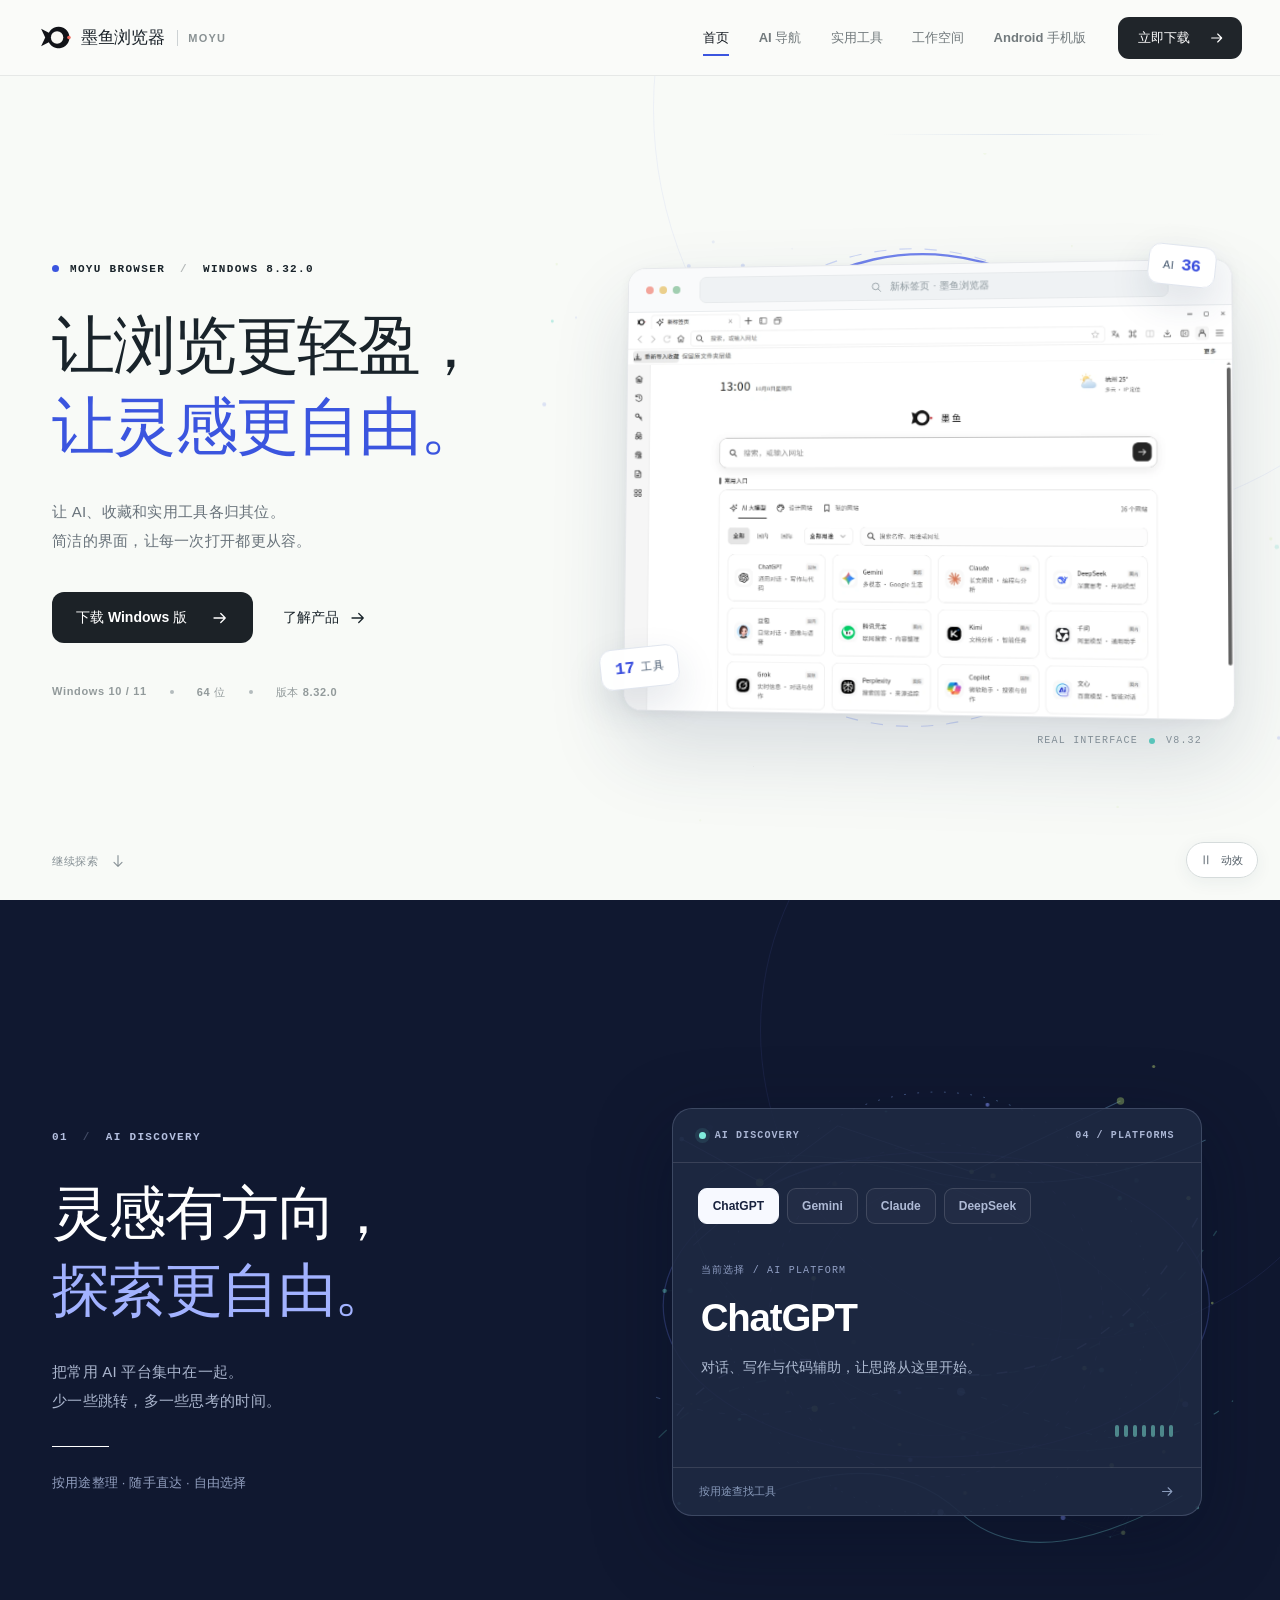
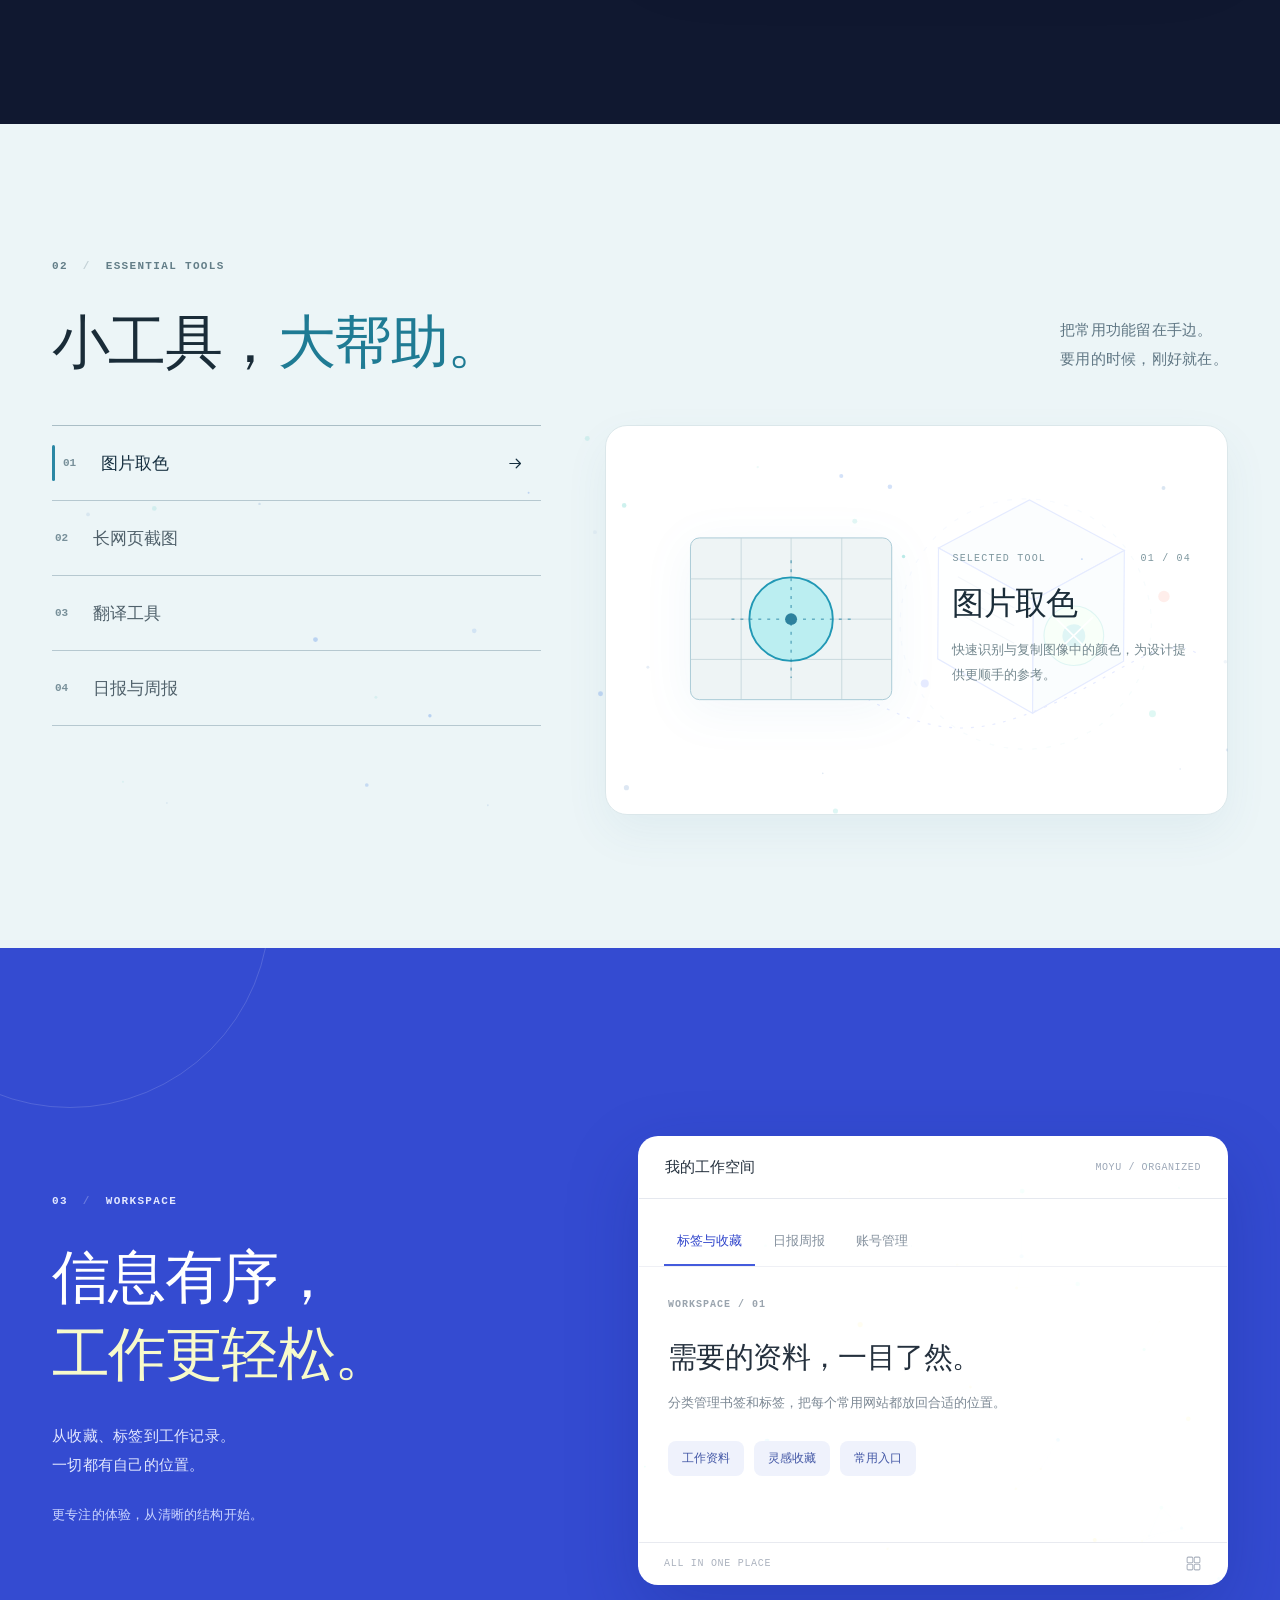
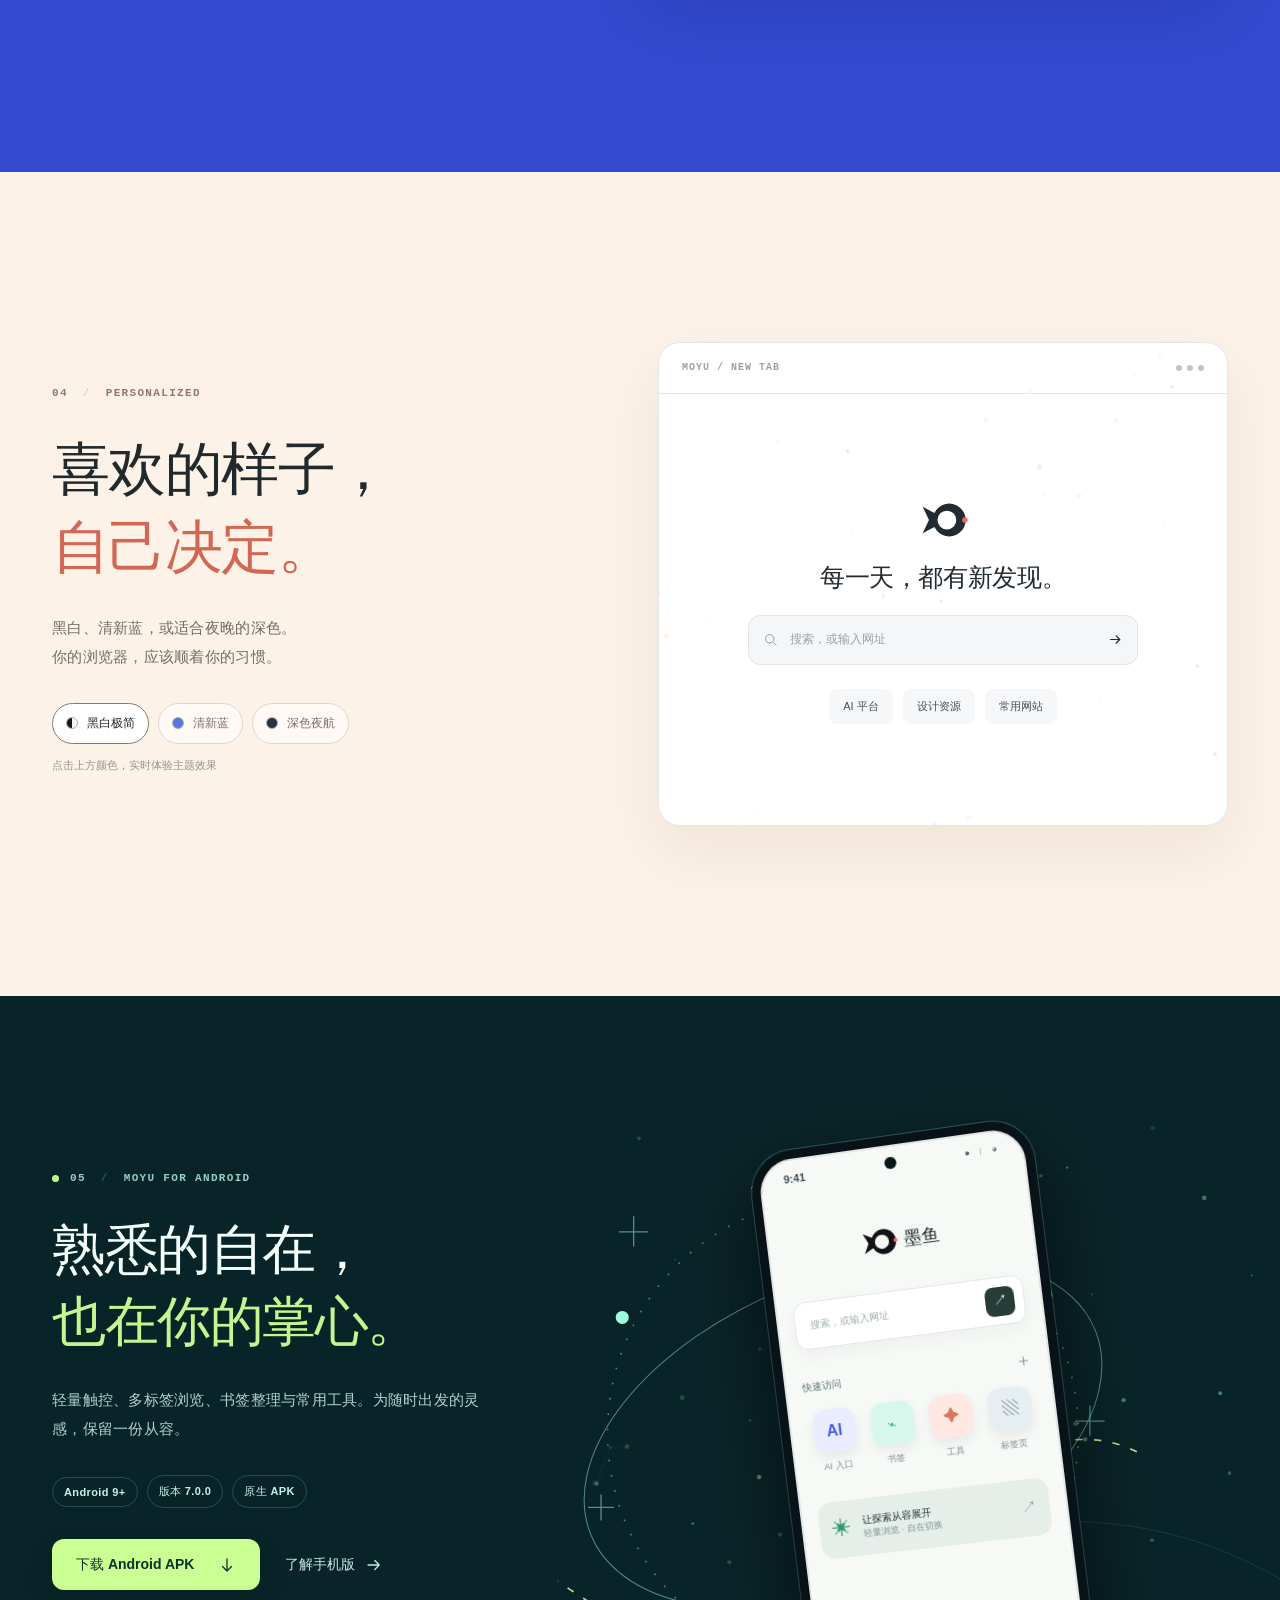
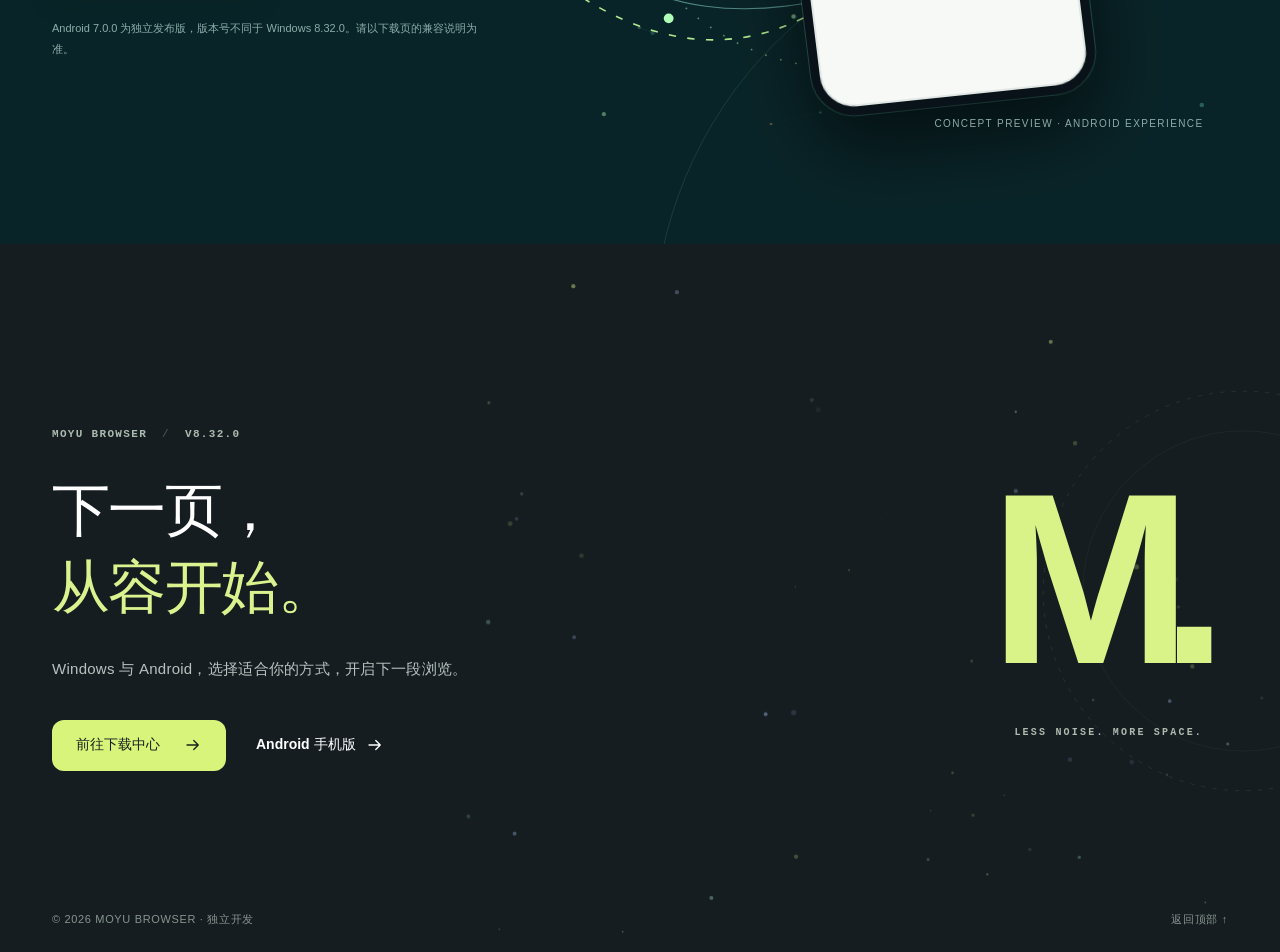
==== commit 03eeb448: "Moyu Browser V8 Motion Atlas: refined vector art, live particles, dedicated Android page and verifie" ====
--- a/index.html
+++ b/index.html
@@ -1,88 +1,117 @@
-<!doctype html>
+<!DOCTYPE html>
+
 <html lang="zh-CN">
 <head>
-<meta charset="utf-8"><meta name="viewport" content="width=device-width,initial-scale=1,viewport-fit=cover">
-<meta name="theme-color" content="#f8f9f6"><meta name="description" content="墨鱼浏览器 8.32.0 官方网站。简洁有序地管理 AI 网址导航、常用工具、书签、标签与个性化首页。">
-<title>墨鱼浏览器 · 让浏览，更有章法</title>
-<link rel="icon" href="assets/moyu-mark.svg" type="image/svg+xml"><link rel="preload" as="image" href="assets/browser-real-8.32.webp">
-<link rel="stylesheet" href="styles.css?v=7.0.0"><script src="app.js?v=7.0.0" defer></script>
+<meta charset="utf-8"/><meta content="width=device-width,initial-scale=1,viewport-fit=cover" name="viewport"/>
+<meta content="#f8f9f6" name="theme-color"/><meta content="墨鱼浏览器 Windows 8.32.0 与 Android 7.0 官网。探索 AI 导航、实用工具、标签与工作空间。全新 SVG 矢量插画与轻量粒子动效。" name="description"/>
+<title>墨鱼浏览器 · 更从容的 Windows 与 Android 浏览体验</title>
+<link href="assets/moyu-mark.svg" rel="icon" type="image/svg+xml"/><link as="image" href="assets/browser-real-8.32.webp" rel="preload"/>
+<link href="styles.css?v=8.0.0" rel="stylesheet"/><script defer="" src="app.js?v=8.0.0"></script>
 </head>
 <body data-page="home">
 <a class="skip-link" href="#main">跳转到主要内容</a>
-<svg class="icons" aria-hidden="true" focusable="false"><defs>
-<symbol id="i-arrow" viewBox="0 0 24 24"><path d="M4 12h15m-6-6 6 6-6 6" stroke="currentColor" fill="none" stroke-width="1.7" stroke-linecap="round" stroke-linejoin="round"/></symbol>
-<symbol id="i-down" viewBox="0 0 24 24"><path d="M12 4v16m-6-6 6 6 6-6" stroke="currentColor" fill="none" stroke-width="1.7" stroke-linecap="round" stroke-linejoin="round"/></symbol>
-<symbol id="i-external" viewBox="0 0 24 24"><path d="M5 19 19 5M8 5h11v11" stroke="currentColor" fill="none" stroke-width="1.7" stroke-linecap="round" stroke-linejoin="round"/></symbol>
-<symbol id="i-search" viewBox="0 0 24 24"><circle cx="10.8" cy="10.8" r="6.7" stroke="currentColor" stroke-width="1.6" fill="none"/><path d="m16 16 5 5" stroke="currentColor" stroke-width="1.6" stroke-linecap="round"/></symbol>
-<symbol id="i-grid" viewBox="0 0 24 24"><rect x="3" y="3" width="8" height="8" rx="1.5" stroke="currentColor" fill="none" stroke-width="1.5"/><rect x="13" y="3" width="8" height="8" rx="1.5" stroke="currentColor" fill="none" stroke-width="1.5"/><rect x="3" y="13" width="8" height="8" rx="1.5" stroke="currentColor" fill="none" stroke-width="1.5"/><rect x="13" y="13" width="8" height="8" rx="1.5" stroke="currentColor" fill="none" stroke-width="1.5"/></symbol>
-<symbol id="i-book" viewBox="0 0 24 24"><path d="M5 3.5h13a2 2 0 0 1 2 2V21l-8-5-8 5V5.5a2 2 0 0 1 2-2Z" stroke="currentColor" fill="none" stroke-width="1.6" stroke-linejoin="round"/></symbol>
-<symbol id="i-wand" viewBox="0 0 24 24"><path d="m4 20 12-12 4 4L8 24M13 3l.7 2.4L16 6l-2.3.6L13 9l-.7-2.4L10 6l2.3-.6L13 3Zm7 0 .5 1.5L22 5l-1.5.5L20 7l-.5-1.5L18 5l1.5-.5L20 3Z" fill="none" stroke="currentColor" stroke-width="1.4" stroke-linecap="round" stroke-linejoin="round"/></symbol>
+<svg aria-hidden="true" class="icons" focusable="false"><defs>
+<symbol id="i-arrow" viewbox="0 0 24 24"><path d="M4 12h15m-6-6 6 6-6 6" fill="none" stroke="currentColor" stroke-linecap="round" stroke-linejoin="round" stroke-width="1.7"></path></symbol>
+<symbol id="i-down" viewbox="0 0 24 24"><path d="M12 4v16m-6-6 6 6 6-6" fill="none" stroke="currentColor" stroke-linecap="round" stroke-linejoin="round" stroke-width="1.7"></path></symbol>
+<symbol id="i-external" viewbox="0 0 24 24"><path d="M5 19 19 5M8 5h11v11" fill="none" stroke="currentColor" stroke-linecap="round" stroke-linejoin="round" stroke-width="1.7"></path></symbol>
+<symbol id="i-search" viewbox="0 0 24 24"><circle cx="10.8" cy="10.8" fill="none" r="6.7" stroke="currentColor" stroke-width="1.6"></circle><path d="m16 16 5 5" stroke="currentColor" stroke-linecap="round" stroke-width="1.6"></path></symbol>
+<symbol id="i-grid" viewbox="0 0 24 24"><rect fill="none" height="8" rx="1.5" stroke="currentColor" stroke-width="1.5" width="8" x="3" y="3"></rect><rect fill="none" height="8" rx="1.5" stroke="currentColor" stroke-width="1.5" width="8" x="13" y="3"></rect><rect fill="none" height="8" rx="1.5" stroke="currentColor" stroke-width="1.5" width="8" x="3" y="13"></rect><rect fill="none" height="8" rx="1.5" stroke="currentColor" stroke-width="1.5" width="8" x="13" y="13"></rect></symbol>
+<symbol id="i-book" viewbox="0 0 24 24"><path d="M5 3.5h13a2 2 0 0 1 2 2V21l-8-5-8 5V5.5a2 2 0 0 1 2-2Z" fill="none" stroke="currentColor" stroke-linejoin="round" stroke-width="1.6"></path></symbol>
+<symbol id="i-wand" viewbox="0 0 24 24"><path d="m4 20 12-12 4 4L8 24M13 3l.7 2.4L16 6l-2.3.6L13 9l-.7-2.4L10 6l2.3-.6L13 3Zm7 0 .5 1.5L22 5l-1.5.5L20 7l-.5-1.5L18 5l1.5-.5L20 3Z" fill="none" stroke="currentColor" stroke-linecap="round" stroke-linejoin="round" stroke-width="1.4"></path></symbol>
 </defs></svg>
-<div class="top-progress" aria-hidden="true"><span id="page-progress"></span></div>
+<div aria-hidden="true" class="top-progress"><span id="page-progress"></span></div>
 <header class="site-header" id="top">
-  <div class="header-inner">
-    <a class="brand" href="./" aria-label="墨鱼浏览器官网首页"><img src="assets/moyu-mark.svg" width="34" height="34" alt=""><span class="brand-name">墨鱼浏览器</span><span class="brand-separator"></span><span class="brand-en">MOYU</span></a>
-    <nav class="desktop-nav" aria-label="主导航"><a href="#intro" data-nav="intro" class="active">首页</a><a href="#ai" data-nav="ai">AI 导航</a><a href="#tools" data-nav="tools">实用工具</a><a href="#workspace" data-nav="workspace">工作空间</a><a href="#personalize" data-nav="personalize">个性化</a></nav>
-    <a class="nav-download" href="download.html">立即下载 <svg aria-hidden="true"><use href="#i-arrow"/></svg></a>
-    <button class="menu-toggle" id="menu-toggle" type="button" aria-label="打开导航菜单" aria-controls="mobile-menu" aria-expanded="false"><span></span><span></span></button>
-  </div>
-  <nav class="mobile-menu" id="mobile-menu" aria-label="移动端导航" hidden><a href="#intro">首页</a><a href="#ai">AI 导航</a><a href="#tools">实用工具</a><a href="#workspace">工作空间</a><a href="#personalize">个性化</a><a href="download.html">下载中心</a></nav>
+<div class="header-inner">
+<a aria-label="墨鱼浏览器官网首页" class="brand" href="./"><img alt="" height="34" src="assets/moyu-mark.svg" width="34"/><span class="brand-name">墨鱼浏览器</span><span class="brand-separator"></span><span class="brand-en">MOYU</span></a>
+<nav aria-label="主导航" class="desktop-nav"><a class="active" data-nav="intro" href="#intro">首页</a><a data-nav="ai" href="#ai">AI 导航</a><a data-nav="tools" href="#tools">实用工具</a><a data-nav="workspace" href="#workspace">工作空间</a><a href="#android">Android 手机版</a></nav>
+<a class="nav-download" href="download.html">立即下载 <svg aria-hidden="true"><use href="#i-arrow"></use></svg></a>
+<button aria-controls="mobile-menu" aria-expanded="false" aria-label="打开导航菜单" class="menu-toggle" id="menu-toggle" type="button"><span></span><span></span></button>
+</div>
+<nav aria-label="移动端导航" class="mobile-menu" hidden="" id="mobile-menu"><a href="#intro">首页</a><a href="#ai">AI 导航</a><a href="#tools">实用工具</a><a href="#workspace">工作空间</a><a href="#personalize">个性化</a><a href="download.html">下载中心</a><a href="#android">Android 手机版</a></nav>
 </header>
 <main id="main">
 <!-- 01 / A calm product-first introduction -->
-<section class="chapter chapter-hero" id="intro" data-chapter="01" aria-labelledby="intro-title">
-  <div class="container chapter-grid hero-grid">
-    <div class="chapter-copy hero-copy">
-      <p class="kicker" data-reveal><span class="kicker-dot"></span> MOYU BROWSER <span class="kicker-slash">/</span> WINDOWS 8.32.0</p>
-      <h1 class="headline" id="intro-title" data-reveal>让浏览，<br><span class="emphasis">更有章法。</span></h1>
-      <p class="copy-lead" data-reveal>让 AI、收藏和实用工具各归其位。<br>简洁的界面，让每一次打开都更从容。</p>
-      <div class="actions" data-reveal><a href="download.html" class="button button-dark"><span>下载 Windows 版</span><svg aria-hidden="true"><use href="#i-arrow"/></svg></a><a class="link-text" href="#ai">了解产品 <svg aria-hidden="true"><use href="#i-arrow"/></svg></a></div>
-      <div class="hero-meta" data-reveal><span>Windows 10 / 11</span><span>64 位</span><span>版本 8.32.0</span></div>
-    </div>
-    <div class="hero-visual" data-reveal aria-label="墨鱼浏览器真实软件界面展示">
-      <svg class="hero-orbits" viewBox="0 0 700 650" aria-hidden="true"><circle class="orbit orbit-one" cx="380" cy="325" r="274"/><circle class="orbit orbit-two" cx="380" cy="325" r="228"/><path class="orbit-sweep" d="M128 260C242-49 620 24 654 285"/><circle class="orbit-dot" cx="654" cy="285" r="5"/></svg>
-      <div class="product-window" id="product-window"><img src="assets/browser-real-8.32.webp" width="1440" height="1120" alt="墨鱼浏览器 8.32.0 新标签页真实截图"></div>
-      <span class="preview-footnote">REAL INTERFACE <span class="preview-dot"></span> V8.32</span>
-    </div>
-  </div>
-  <a class="scroll-next" href="#ai" aria-label="向下浏览 AI 导航">继续探索 <svg aria-hidden="true"><use href="#i-down"/></svg></a>
+<section aria-labelledby="intro-title" class="chapter chapter-hero" data-chapter="01" id="intro">
+<div class="container chapter-grid hero-grid">
+<div class="chapter-copy hero-copy">
+<p class="kicker" data-reveal=""><span class="kicker-dot"></span> MOYU BROWSER <span class="kicker-slash">/</span> WINDOWS 8.32.0</p>
+<h1 class="headline" data-reveal="" id="intro-title">让浏览更轻盈，<br/><span class="emphasis">让灵感更自由。</span></h1>
+<p class="copy-lead" data-reveal="">让 AI、收藏和实用工具各归其位。<br/>简洁的界面，让每一次打开都更从容。</p>
+<div class="actions" data-reveal=""><a class="button button-dark" href="download.html"><span>下载 Windows 版</span><svg aria-hidden="true"><use href="#i-arrow"></use></svg></a><a class="link-text" href="#ai">了解产品 <svg aria-hidden="true"><use href="#i-arrow"></use></svg></a></div>
+<div class="hero-meta" data-reveal=""><span>Windows 10 / 11</span><span>64 位</span><span>版本 8.32.0</span></div>
+</div>
+<div aria-label="墨鱼浏览器真实软件界面展示" class="hero-visual" data-reveal=""><canvas aria-hidden="true" class="motion-particles" data-particles="hero"></canvas><span aria-hidden="true" class="art-badge badge-one">AI <b>36</b></span><span aria-hidden="true" class="art-badge badge-two"><b>17</b> 工具</span>
+<svg aria-hidden="true" class="hero-orbits" viewbox="0 0 700 650"><circle class="orbit orbit-one" cx="380" cy="325" r="274"></circle><circle class="orbit orbit-two" cx="380" cy="325" r="228"></circle><path class="orbit-sweep" d="M128 260C242-49 620 24 654 285"></path><circle class="orbit-dot" cx="654" cy="285" r="5"></circle></svg>
+<div class="product-window" id="product-window"><div class="window-toolbar"><span class="traffic"><i></i><i></i><i></i></span><div class="window-url"><svg aria-hidden="true"><use href="#i-search"></use></svg><span>新标签页 · 墨鱼浏览器</span></div><span class="window-kebab">···</span></div><img alt="墨鱼浏览器 8.32.0 新标签页真实截图" height="1120" src="assets/browser-real-8.32.webp" width="1440"/></div>
+<span class="preview-footnote">REAL INTERFACE <span class="preview-dot"></span> V8.32</span>
+</div>
+</div>
+<a aria-label="向下浏览 AI 导航" class="scroll-next" href="#ai">继续探索 <svg aria-hidden="true"><use href="#i-down"></use></svg></a>
 </section>
 <!-- 02 / AI -->
-<section class="chapter chapter-ai" id="ai" data-chapter="02" aria-labelledby="ai-title">
-  <div class="container chapter-grid ai-grid">
-    <div class="chapter-copy"><p class="kicker" data-reveal>01 <span class="kicker-slash">/</span> AI DISCOVERY</p><h2 class="headline" id="ai-title" data-reveal>灵感有方向，<br><span class="emphasis">探索更自由。</span></h2><p class="copy-lead" data-reveal>把常用 AI 平台集中在一起。<br>少一些跳转，多一些思考的时间。</p><div class="section-divider" data-reveal></div><p class="copy-mini" data-reveal>按用途整理 · 随手直达 · 自由选择</p></div>
-    <div class="ai-showcase" data-reveal>
-      <svg class="ai-backdrop" viewBox="0 0 640 480" aria-hidden="true"><circle class="ai-halo-ring" cx="320" cy="238" r="183"/><circle class="ai-halo-ring inner" cx="320" cy="238" r="138"/><path class="ai-signal" d="M35 354C175 172 420 486 614 124"/><path class="ai-signal secondary" d="M15 378C190 205 426 448 628 151"/></svg>
-      <div class="ai-panel"><div class="panel-topline"><span><i class="status-dot"></i> AI DISCOVERY</span><span>04 / PLATFORMS</span></div>
-        <div class="ai-tabs" role="group" aria-label="选择 AI 平台"><button class="ai-tab is-selected" type="button" data-ai="0" aria-pressed="true">ChatGPT</button><button class="ai-tab" type="button" data-ai="1" aria-pressed="false">Gemini</button><button class="ai-tab" type="button" data-ai="2" aria-pressed="false">Claude</button><button class="ai-tab" type="button" data-ai="3" aria-pressed="false">DeepSeek</button></div>
-        <div class="ai-content" aria-live="polite"><span class="panel-eyebrow">当前选择 / AI PLATFORM</span><h3 id="ai-model">ChatGPT</h3><p id="ai-description">对话、写作与代码辅助，让思路从这里开始。</p><div class="ai-equalizer" aria-hidden="true"><i></i><i></i><i></i><i></i><i></i><i></i><i></i></div></div>
-        <div class="panel-footerline"><span>按用途查找工具</span><svg aria-hidden="true"><use href="#i-arrow"/></svg></div>
-      </div>
-    </div>
-  </div>
+<section aria-labelledby="ai-title" class="chapter chapter-ai" data-chapter="02" id="ai">
+<div class="container chapter-grid ai-grid">
+<div class="chapter-copy"><p class="kicker" data-reveal="">01 <span class="kicker-slash">/</span> AI DISCOVERY</p><h2 class="headline" data-reveal="" id="ai-title">灵感有方向，<br/><span class="emphasis">探索更自由。</span></h2><p class="copy-lead" data-reveal="">把常用 AI 平台集中在一起。<br/>少一些跳转，多一些思考的时间。</p><div class="section-divider" data-reveal=""></div><p class="copy-mini" data-reveal="">按用途整理 · 随手直达 · 自由选择</p></div>
+<div class="ai-showcase" data-reveal=""><img alt="" aria-hidden="true" class="scene-illustration ai-illustration" loading="lazy" src="assets/ai-constellation.svg"/><canvas aria-hidden="true" class="motion-particles" data-particles="ai"></canvas>
+<svg aria-hidden="true" class="ai-backdrop" viewbox="0 0 640 480"><circle class="ai-halo-ring" cx="320" cy="238" r="183"></circle><circle class="ai-halo-ring inner" cx="320" cy="238" r="138"></circle><path class="ai-signal" d="M35 354C175 172 420 486 614 124"></path><path class="ai-signal secondary" d="M15 378C190 205 426 448 628 151"></path></svg>
+<div class="ai-panel"><div class="panel-topline"><span><i class="status-dot"></i> AI DISCOVERY</span><span>04 / PLATFORMS</span></div>
+<div aria-label="选择 AI 平台" class="ai-tabs" role="group"><button aria-pressed="true" class="ai-tab is-selected" data-ai="0" type="button">ChatGPT</button><button aria-pressed="false" class="ai-tab" data-ai="1" type="button">Gemini</button><button aria-pressed="false" class="ai-tab" data-ai="2" type="button">Claude</button><button aria-pressed="false" class="ai-tab" data-ai="3" type="button">DeepSeek</button></div>
+<div aria-live="polite" class="ai-content"><span class="panel-eyebrow">当前选择 / AI PLATFORM</span><h3 id="ai-model">ChatGPT</h3><p id="ai-description">对话、写作与代码辅助，让思路从这里开始。</p><div aria-hidden="true" class="ai-equalizer"><i></i><i></i><i></i><i></i><i></i><i></i><i></i></div></div>
+<div class="panel-footerline"><span>按用途查找工具</span><svg aria-hidden="true"><use href="#i-arrow"></use></svg></div>
+</div>
+</div>
+</div>
 </section>
 <!-- 03 / tools -->
-<section class="chapter chapter-tools" id="tools" data-chapter="03" aria-labelledby="tools-title"><div class="container">
-  <div class="section-top"><div><p class="kicker" data-reveal>02 <span class="kicker-slash">/</span> ESSENTIAL TOOLS</p><h2 class="headline" id="tools-title" data-reveal>小工具，<span class="emphasis">大帮助。</span></h2></div><p class="copy-lead" data-reveal>把常用功能留在手边。<br>要用的时候，刚好就在。</p></div>
-  <div class="tools-layout" data-reveal>
-    <div class="tool-options" role="group" aria-label="体验工具介绍"><button class="tool-choice is-selected" type="button" data-tool="0" aria-pressed="true"><span class="tool-number">01</span><span>图片取色</span><svg aria-hidden="true"><use href="#i-arrow"/></svg></button><button class="tool-choice" type="button" data-tool="1" aria-pressed="false"><span class="tool-number">02</span><span>长网页截图</span><svg aria-hidden="true"><use href="#i-arrow"/></svg></button><button class="tool-choice" type="button" data-tool="2" aria-pressed="false"><span class="tool-number">03</span><span>翻译工具</span><svg aria-hidden="true"><use href="#i-arrow"/></svg></button><button class="tool-choice" type="button" data-tool="3" aria-pressed="false"><span class="tool-number">04</span><span>日报与周报</span><svg aria-hidden="true"><use href="#i-arrow"/></svg></button></div>
-    <div class="tool-display" data-variant="0" aria-live="polite"><svg class="tool-graphic" viewBox="0 0 400 260" aria-hidden="true"><rect class="tool-grid-back" x="65" y="20" width="270" height="217" rx="12"/><path class="tool-grid-lines" d="M65 75H335M65 129H335M65 183H335M133 20V237M200 20V237M268 20V237"/><circle class="tool-target" cx="200" cy="129" r="56"/><circle class="tool-target-inner" cx="200" cy="129" r="8"/><path class="tool-cross" d="M200 50V208M120 129H280"/></svg><div class="tool-display-info"><span class="panel-eyebrow">SELECTED TOOL <span id="tool-count">01 / 04</span></span><h3 id="tool-name">图片取色</h3><p id="tool-description">快速识别与复制图像中的颜色，为设计提供更顺手的参考。</p></div></div>
-  </div>
+<section aria-labelledby="tools-title" class="chapter chapter-tools" data-chapter="03" id="tools"><div class="container">
+<div class="section-top"><div><p class="kicker" data-reveal="">02 <span class="kicker-slash">/</span> ESSENTIAL TOOLS</p><h2 class="headline" data-reveal="" id="tools-title">小工具，<span class="emphasis">大帮助。</span></h2></div><p class="copy-lead" data-reveal="">把常用功能留在手边。<br/>要用的时候，刚好就在。</p></div>
+<div class="tools-layout" data-reveal="">
+<div aria-label="体验工具介绍" class="tool-options" role="group"><button aria-pressed="true" class="tool-choice is-selected" data-tool="0" type="button"><span class="tool-number">01</span><span>图片取色</span><svg aria-hidden="true"><use href="#i-arrow"></use></svg></button><button aria-pressed="false" class="tool-choice" data-tool="1" type="button"><span class="tool-number">02</span><span>长网页截图</span><svg aria-hidden="true"><use href="#i-arrow"></use></svg></button><button aria-pressed="false" class="tool-choice" data-tool="2" type="button"><span class="tool-number">03</span><span>翻译工具</span><svg aria-hidden="true"><use href="#i-arrow"></use></svg></button><button aria-pressed="false" class="tool-choice" data-tool="3" type="button"><span class="tool-number">04</span><span>日报与周报</span><svg aria-hidden="true"><use href="#i-arrow"></use></svg></button></div>
+<div aria-live="polite" class="tool-display" data-variant="0"><img alt="" aria-hidden="true" class="scene-illustration tools-illustration" loading="lazy" src="assets/geometry-tools.svg"/><canvas aria-hidden="true" class="motion-particles" data-particles="tools"></canvas><svg aria-hidden="true" class="tool-graphic" viewbox="0 0 400 260"><rect class="tool-grid-back" height="217" rx="12" width="270" x="65" y="20"></rect><path class="tool-grid-lines" d="M65 75H335M65 129H335M65 183H335M133 20V237M200 20V237M268 20V237"></path><circle class="tool-target" cx="200" cy="129" r="56"></circle><circle class="tool-target-inner" cx="200" cy="129" r="8"></circle><path class="tool-cross" d="M200 50V208M120 129H280"></path></svg><div class="tool-display-info"><span class="panel-eyebrow">SELECTED TOOL <span id="tool-count">01 / 04</span></span><h3 id="tool-name">图片取色</h3><p id="tool-description">快速识别与复制图像中的颜色，为设计提供更顺手的参考。</p></div></div>
+</div>
 </div></section>
 <!-- 04 / workflow -->
-<section class="chapter chapter-work" id="workspace" data-chapter="04" aria-labelledby="work-title"><div class="container chapter-grid work-grid">
-  <div class="chapter-copy"><p class="kicker" data-reveal>03 <span class="kicker-slash">/</span> WORKSPACE</p><h2 class="headline" id="work-title" data-reveal>信息有序，<br><span class="emphasis">工作更轻松。</span></h2><p class="copy-lead" data-reveal>从收藏、标签到工作记录。<br>一切都有自己的位置。</p><p class="copy-mini" data-reveal>更专注的体验，从清晰的结构开始。</p></div>
-  <div class="work-window" data-reveal><div class="work-toolbar"><span class="work-brand">我的工作空间</span><span class="work-time">MOYU / ORGANIZED</span></div><div class="work-tabs" role="tablist" aria-label="工作空间功能"><button type="button" role="tab" id="work-tab-0" aria-controls="work-panel" aria-selected="true" tabindex="0" class="is-selected" data-work="0">标签与收藏</button><button type="button" role="tab" id="work-tab-1" aria-controls="work-panel" aria-selected="false" tabindex="-1" data-work="1">日报周报</button><button type="button" role="tab" id="work-tab-2" aria-controls="work-panel" aria-selected="false" tabindex="-1" data-work="2">账号管理</button></div>
-    <div id="work-panel" role="tabpanel" aria-labelledby="work-tab-0" class="work-panel"><p class="work-kicker">WORKSPACE / 01</p><h3 id="work-panel-title">需要的资料，一目了然。</h3><p id="work-panel-description">分类管理书签和标签，把每个常用网站都放回合适的位置。</p><div class="work-chips" id="work-panel-chips"><span>工作资料</span><span>灵感收藏</span><span>常用入口</span></div></div>
-    <div class="work-window-bottom"><span>ALL IN ONE PLACE</span><svg aria-hidden="true"><use href="#i-grid"/></svg></div>
-  </div>
+<section aria-labelledby="work-title" class="chapter chapter-work" data-chapter="04" id="workspace"><div class="container chapter-grid work-grid">
+<div class="chapter-copy"><p class="kicker" data-reveal="">03 <span class="kicker-slash">/</span> WORKSPACE</p><h2 class="headline" data-reveal="" id="work-title">信息有序，<br/><span class="emphasis">工作更轻松。</span></h2><p class="copy-lead" data-reveal="">从收藏、标签到工作记录。<br/>一切都有自己的位置。</p><p class="copy-mini" data-reveal="">更专注的体验，从清晰的结构开始。</p></div>
+<div class="work-window" data-reveal=""><canvas aria-hidden="true" class="motion-particles" data-particles="work"></canvas><div class="work-toolbar"><span class="work-brand">我的工作空间</span><span class="work-time">MOYU / ORGANIZED</span></div><div aria-label="工作空间功能" class="work-tabs" role="tablist"><button aria-controls="work-panel" aria-selected="true" class="is-selected" data-work="0" id="work-tab-0" role="tab" tabindex="0" type="button">标签与收藏</button><button aria-controls="work-panel" aria-selected="false" data-work="1" id="work-tab-1" role="tab" tabindex="-1" type="button">日报周报</button><button aria-controls="work-panel" aria-selected="false" data-work="2" id="work-tab-2" role="tab" tabindex="-1" type="button">账号管理</button></div>
+<div aria-labelledby="work-tab-0" class="work-panel" id="work-panel" role="tabpanel"><p class="work-kicker">WORKSPACE / 01</p><h3 id="work-panel-title">需要的资料，一目了然。</h3><p id="work-panel-description">分类管理书签和标签，把每个常用网站都放回合适的位置。</p><div class="work-chips" id="work-panel-chips"><span>工作资料</span><span>灵感收藏</span><span>常用入口</span></div></div>
+<div class="work-window-bottom"><span>ALL IN ONE PLACE</span><svg aria-hidden="true"><use href="#i-grid"></use></svg></div>
+</div>
 </div></section>
 <!-- 05 / personal theme -->
-<section class="chapter chapter-personal" id="personalize" data-chapter="05" aria-labelledby="personal-title"><div class="container chapter-grid personal-grid">
-  <div class="chapter-copy"><p class="kicker" data-reveal>04 <span class="kicker-slash">/</span> PERSONALIZED</p><h2 class="headline" id="personal-title" data-reveal>喜欢的样子，<br><span class="emphasis">自己决定。</span></h2><p class="copy-lead" data-reveal>黑白、清新蓝，或适合夜晚的深色。<br>你的浏览器，应该顺着你的习惯。</p><div class="theme-choices" role="group" aria-label="体验主题颜色" data-reveal><button class="theme-choice is-selected" type="button" data-theme="neutral" aria-pressed="true"><span class="theme-dot neutral"></span>黑白极简</button><button class="theme-choice" type="button" data-theme="blue" aria-pressed="false"><span class="theme-dot blue"></span>清新蓝</button><button class="theme-choice" type="button" data-theme="night" aria-pressed="false"><span class="theme-dot night"></span>深色夜航</button></div><p class="demo-hint" data-reveal>点击上方颜色，实时体验主题效果</p></div>
-  <div class="personal-preview" data-theme-active="neutral" data-reveal><div class="preview-top"><span>MOYU / NEW TAB</span><div><i></i><i></i><i></i></div></div><div class="preview-center"><div class="preview-emblem"><svg viewBox="0 0 64 64" aria-hidden="true"><path d="M6 15 21 23a21 21 0 1 1 0 18L6 49l8-17Z" fill="currentColor"/><circle cx="37" cy="32" r="12" fill="var(--preview-paper)"/><circle cx="60" cy="32" r="3.5" fill="#f36a5f"/></svg></div><h3>每一天，都有新发现。</h3><div class="preview-search"><svg aria-hidden="true"><use href="#i-search"/></svg><span>搜索，或输入网址</span><svg aria-hidden="true"><use href="#i-arrow"/></svg></div><div class="preview-shortcuts"><span>AI 平台</span><span>设计资源</span><span>常用网站</span></div></div></div>
+<section aria-labelledby="personal-title" class="chapter chapter-personal" data-chapter="05" id="personalize"><div class="container chapter-grid personal-grid">
+<div class="chapter-copy"><p class="kicker" data-reveal="">04 <span class="kicker-slash">/</span> PERSONALIZED</p><h2 class="headline" data-reveal="" id="personal-title">喜欢的样子，<br/><span class="emphasis">自己决定。</span></h2><p class="copy-lead" data-reveal="">黑白、清新蓝，或适合夜晚的深色。<br/>你的浏览器，应该顺着你的习惯。</p><div aria-label="体验主题颜色" class="theme-choices" data-reveal="" role="group"><button aria-pressed="true" class="theme-choice is-selected" data-theme="neutral" type="button"><span class="theme-dot neutral"></span>黑白极简</button><button aria-pressed="false" class="theme-choice" data-theme="blue" type="button"><span class="theme-dot blue"></span>清新蓝</button><button aria-pressed="false" class="theme-choice" data-theme="night" type="button"><span class="theme-dot night"></span>深色夜航</button></div><p class="demo-hint" data-reveal="">点击上方颜色，实时体验主题效果</p></div>
+<div class="personal-preview" data-reveal="" data-theme-active="neutral"><canvas aria-hidden="true" class="motion-particles" data-particles="personal"></canvas><div class="preview-top"><span>MOYU / NEW TAB</span><div><i></i><i></i><i></i></div></div><div class="preview-center"><div class="preview-emblem"><svg aria-hidden="true" viewbox="0 0 64 64"><path d="M6 15 21 23a21 21 0 1 1 0 18L6 49l8-17Z" fill="currentColor"></path><circle cx="37" cy="32" fill="var(--preview-paper)" r="12"></circle><circle cx="60" cy="32" fill="#f36a5f" r="3.5"></circle></svg></div><h3>每一天，都有新发现。</h3><div class="preview-search"><svg aria-hidden="true"><use href="#i-search"></use></svg><span>搜索，或输入网址</span><svg aria-hidden="true"><use href="#i-arrow"></use></svg></div><div class="preview-shortcuts"><span>AI 平台</span><span>设计资源</span><span>常用网站</span></div></div></div>
 </div></section>
 <!-- 06 / CTA -->
-<section class="chapter chapter-final" id="release" data-chapter="06" aria-labelledby="release-title"><svg class="final-art" viewBox="0 0 1200 720" aria-hidden="true"><circle cx="888" cy="350" r="282" class="final-ring ring1"/><circle cx="888" cy="350" r="226" class="final-ring ring2"/><path class="final-arc" d="M550 590C800 120 1070 110 1290 372"/></svg><div class="container final-layout"><div class="chapter-copy"><p class="kicker" data-reveal>MOYU BROWSER <span class="kicker-slash">/</span> V8.32.0</p><h2 class="headline" id="release-title" data-reveal>下一页，<br><span class="emphasis">从容开始。</span></h2><p class="copy-lead" data-reveal>墨鱼浏览器，陪你把每天的浏览变简单。</p><div class="actions" data-reveal><a class="button button-lime" href="download.html">前往下载中心 <svg aria-hidden="true"><use href="#i-arrow"/></svg></a></div></div><div class="final-mark" aria-hidden="true"><span class="final-mono">M.</span><p>LESS NOISE. MORE SPACE.</p></div></div><footer class="site-footer container"><span>© 2026 MOYU BROWSER · 独立开发</span><a href="#intro">返回顶部 ↑</a></footer></section>
+
+<section aria-labelledby="android-title" class="chapter chapter-android" data-chapter="06" id="android">
+<div class="container chapter-grid android-grid">
+<div class="chapter-copy android-copy">
+<p class="kicker" data-reveal=""><span class="kicker-dot"></span> 05 <span class="kicker-slash">/</span> MOYU FOR ANDROID</p>
+<h2 class="headline" data-reveal="" id="android-title">熟悉的自在，<br/><span class="emphasis">也在你的掌心。</span></h2>
+<p class="copy-lead" data-reveal="">轻量触控、多标签浏览、书签整理与常用工具。为随时出发的灵感，保留一份从容。</p>
+<div class="android-meta" data-reveal=""><span>Android 9+</span><span>版本 7.0.0</span><span>原生 APK</span></div>
+<div class="actions" data-reveal=""><a class="button button-mint" download="" href="downloads/MoyuBrowser_7.0.0_Android.apk"><span>下载 Android APK</span><svg aria-hidden="true"><use href="#i-down"></use></svg></a><a class="link-text android-more" href="android.html">了解手机版 <svg aria-hidden="true"><use href="#i-arrow"></use></svg></a></div>
+<p class="android-note" data-reveal="">Android 7.0.0 为独立发布版，版本号不同于 Windows 8.32.0。请以下载页的兼容说明为准。</p>
+</div>
+<div aria-label="墨鱼浏览器 Android 手机版设计示意" class="android-stage" data-reveal="">
+<img alt="" aria-hidden="true" class="android-ribbon" loading="lazy" src="assets/android-ribbon.svg"/>
+<canvas aria-hidden="true" class="motion-particles" data-particles="android"></canvas>
+<div aria-label="Android 浏览器简化界面设计示意，非实际截图" class="android-phone">
+<div aria-hidden="true" class="phone-sensor"></div>
+<div class="phone-top"><span>9:41</span><span class="phone-status-dots">● ︱ ◕</span></div>
+<div class="phone-content"><div class="phone-brand"><img alt="" height="38" src="assets/moyu-mark.svg" width="38"/><span>墨鱼</span></div><div class="phone-search"><span>搜索，或输入网址</span><span class="search-arrow">↗</span></div>
+<div class="phone-section-title">快速访问 <span>＋</span></div>
+<div class="phone-app-grid"><div><span class="app-glyph glyph-cobalt">AI</span><small>AI 入口</small></div><div><span class="app-glyph glyph-mint">⌁</span><small>书签</small></div><div><span class="app-glyph glyph-coral">✦</span><small>工具</small></div><div><span class="app-glyph glyph-dark">▧</span><small>标签页</small></div></div>
+<div class="phone-news"><span class="phone-news-symbol">✳</span><span>让探索从容展开<small>轻量浏览 · 自在切换</small></span><b>↗</b></div>
+</div>
+<div class="phone-bottom"><span>⌂</span><span>‹</span><span class="phone-bottom-focus">◎</span><span>□</span><span>☰</span></div>
+<div class="phone-home-indicator"></div>
+</div>
+<div class="android-stage-caption">CONCEPT PREVIEW <span>·</span> ANDROID EXPERIENCE</div>
+</div>
+</div>
+</section><section aria-labelledby="release-title" class="chapter chapter-final" data-chapter="07" id="release"><canvas aria-hidden="true" class="motion-particles final-particles" data-particles="final"></canvas><svg aria-hidden="true" class="final-art" viewbox="0 0 1200 720"><circle class="final-ring ring1" cx="888" cy="350" r="282"></circle><circle class="final-ring ring2" cx="888" cy="350" r="226"></circle><path class="final-arc" d="M550 590C800 120 1070 110 1290 372"></path></svg><div class="container final-layout"><div class="chapter-copy"><p class="kicker" data-reveal="">MOYU BROWSER <span class="kicker-slash">/</span> V8.32.0</p><h2 class="headline" data-reveal="" id="release-title">下一页，<br/><span class="emphasis">从容开始。</span></h2><p class="copy-lead" data-reveal="">Windows 与 Android，选择适合你的方式，开启下一段浏览。</p><div class="actions" data-reveal=""><a class="button button-lime" href="download.html">前往下载中心 <svg aria-hidden="true"><use href="#i-arrow"></use></svg></a><a class="link-text final-android-link" href="android.html">Android 手机版 <svg aria-hidden="true"><use href="#i-arrow"></use></svg></a></div></div><div aria-hidden="true" class="final-mark"><span class="final-mono">M.</span><p>LESS NOISE. MORE SPACE.</p></div></div><footer class="site-footer container"><span>© 2026 MOYU BROWSER · 独立开发</span><a href="#intro">返回顶部 ↑</a></footer></section>
 </main>
-</body></html>+<button aria-label="暂停背景动效" aria-pressed="true" class="motion-toggle" id="motion-toggle" title="暂停背景动效" type="button"><span aria-hidden="true" class="motion-icon">Ⅱ</span><span class="motion-label">动效</span></button></body></html>
--- a/styles.css
+++ b/styles.css
@@ -25,4 +25,167 @@
 @media(max-width:860px){html{scroll-padding-top:70px}.site-header{height:70px}.header-inner{width:calc(100% - 48px)}.desktop-nav{display:none}.nav-download{margin-left:auto}.menu-toggle{display:flex}.mobile-menu{top:70px}.chapter{min-height:unset;padding:100px 0 100px;scroll-margin-top:70px}.chapter-grid{grid-template-columns:1fr;gap:57px}.container{width:calc(100% - 72px)}.headline{font-size:clamp(43px,6.5vw,61px);line-height:1.31}.hero-copy .headline{font-size:clamp(45px,7vw,67px)}.hero-visual{height:auto;min-height:445px;max-width:660px;margin:auto;width:100%}.hero-orbits{width:115%;left:-7.5%}.product-window{width:min(95%,590px)}.scroll-next{display:none}.section-top{align-items:start;gap:18px;flex-direction:column}.section-top .copy-lead{margin:0}.ai-showcase{width:100%;max-width:600px;margin:auto;min-height:465px}.tools-layout{gap:30px}.work-window,.personal-preview{justify-self:center}.work-grid{gap:48px}.personal-grid{gap:48px}.final-layout{grid-template-columns:1fr .7fr}.final-art{left:32%;width:90%}.download-heading{grid-template-columns:1fr .45fr}.download-emblem{opacity:.7}}
 @media(max-width:650px){.container{width:calc(100% - 44px)}.site-header,.mobile-menu{height:auto}.site-header{height:66px}.header-inner{width:calc(100% - 32px);height:66px;gap:12px}.brand img{width:29px;height:29px}.brand-name{font-size:15px}.nav-download{font-size:12px;padding:10px 13px;gap:8px;min-height:38px}.nav-download svg{height:14px;width:14px}.menu-toggle{width:38px}.mobile-menu{top:66px}.chapter{padding:85px 0 83px;scroll-margin-top:66px}.chapter-grid{gap:45px}.kicker{font-size:10px;letter-spacing:.08em;gap:7px;margin-bottom:21px}.headline,.hero-copy .headline{font-size:clamp(37px,8.1vw,51px);line-height:1.34;letter-spacing:-.023em;margin-bottom:21px}.copy-lead{font-size:14px;line-height:1.95}.copy-lead br{display:none}.actions{gap:19px;margin-top:26px}.button{font-size:13px;min-height:49px;padding:0 17px;gap:16px}.link-text{font-size:13px}.hero-meta{margin-top:29px;gap:9px;font-size:10px}.hero-meta span+span:before{margin:0 8px 2px 0}.hero-visual{min-height:270px;max-height:340px;padding:0 6px}.product-window{border-radius:11px;width:100%}.window-toolbar{height:33px;padding:0 12px;gap:10px}.traffic i{width:6px;height:6px}.window-url{height:20px;font-size:8px}.window-kebab{font-size:15px}.product-window>img{max-height:255px}.preview-footnote{font-size:8px;bottom:-8px;right:7px}.hero-orbits{top:-5%;height:110%}.chapter-ai .chapter-grid{gap:27px}.ai-showcase{min-height:390px}.ai-panel{width:96%;border-radius:14px}.panel-topline{padding:17px;font-size:9px}.ai-tabs{padding:16px 16px 0;gap:6px}.ai-tab{font-size:11px;padding:9px 10px}.ai-content{min-height:219px;padding:28px 18px 17px}.ai-content h3{font-size:32px}.ai-content p{font-size:12px}.ai-equalizer{bottom:17px}.panel-footerline{padding:14px 17px}.chapter-tools .section-top{margin-bottom:26px}.tools-layout{grid-template-columns:1fr;gap:26px}.tool-choice{min-height:59px;font-size:15px}.tool-display{min-height:298px;grid-template-columns:minmax(0,1fr) minmax(0,.8fr);padding:20px 17px;gap:8px;border-radius:15px}.tool-display-info h3{font-size:22px}.tool-display-info p{font-size:12px;line-height:1.75}.tool-graphic{width:100%}.work-tabs{padding:13px 12px 0;gap:0}.work-tabs button{font-size:11px;padding:10px 8px 12px}.work-toolbar{height:53px;padding:0 17px}.work-time{font-size:8px}.work-brand{font-size:13px}.work-panel{min-height:250px;padding:26px 18px}.work-panel h3{font-size:22px}.work-panel>p:not(.work-kicker){font-size:12px}.work-chips{gap:7px}.work-chips span{padding:8px;font-size:11px}.work-window-bottom{padding:0 17px}.personal-preview{aspect-ratio:1.08;border-radius:16px}.preview-center{padding:17px}.preview-center h3{font-size:17px}.preview-shortcuts{margin-top:17px;gap:6px}.preview-shortcuts span{padding:8px;font-size:10px}.theme-choices{gap:8px}.theme-choice{padding:9px;font-size:11px}.chapter-final{min-height:720px}.final-layout{grid-template-columns:1fr;gap:0;min-height:500px}.final-mark{justify-self:end;margin-top:-15px;opacity:.2}.final-mono{font-size:155px}.final-mark p{display:none}.final-art{left:12%;width:120%;opacity:.3}.site-footer{bottom:22px;font-size:9px;flex-wrap:wrap}.download-hero{padding:75px 0 65px;min-height:unset}.download-heading{grid-template-columns:1fr;min-height:unset;gap:0}.download-emblem{position:absolute;top:0;right:0;width:210px;opacity:.12;pointer-events:none}.download-intro{position:relative;z-index:1}.download-intro .headline{font-size:clamp(38px,8.1vw,51px);max-width:450px}.release-overline{margin-top:52px}.download-options{grid-template-columns:1fr;gap:15px}.download-option{padding:24px;min-height:309px}.download-option-icon{margin-top:15px}.download-option h2{font-size:24px;margin:13px 0 7px}.release-feedback{flex-direction:column;align-items:flex-start}.download-info,.download-faq{padding:85px 0}.download-info .headline,.download-faq .headline{font-size:clamp(35px,7vw,47px)}.steps-row{grid-template-columns:1fr;gap:0}.steps-row article{padding:20px 0 23px}.steps-row h3{margin:15px 0 7px;font-size:18px}.steps-row p{max-width:unset}.checksum-row{align-items:flex-start;flex-direction:column;padding:23px 19px;gap:21px}.faq-grid{grid-template-columns:1fr;gap:39px}.faq-items summary{font-size:13px;padding:20px 4px}.faq-items details>p{font-size:12px}.download-bottom .container{font-size:10px}}
 @media(max-width:385px){.container{width:calc(100% - 34px)}.brand-name{font-size:14px}.header-inner{width:calc(100% - 20px)}.nav-download{padding:9px 10px;font-size:11px}.headline,.hero-copy .headline{font-size:35px}.tool-display{grid-template-columns:.88fr 1.12fr;padding:14px}.tool-display-info h3{font-size:20px}.work-tabs button{padding-inline:5px;font-size:10px}.ai-panel{width:100%}.ai-tab{padding:7px 8px;font-size:10px}}
-@media(prefers-reduced-motion:reduce){*,*::before,*::after{animation-duration:.01ms!important;animation-iteration-count:1!important;transition-duration:.01ms!important;scroll-behavior:auto!important}.motion-ready [data-reveal]{opacity:1!important;transform:none!important}.orbit-sweep,.final-arc{stroke-dashoffset:0}}+@media(prefers-reduced-motion:reduce){*,*::before,*::after{animation-duration:.01ms!important;animation-iteration-count:1!important;transition-duration:.01ms!important;scroll-behavior:auto!important}.motion-ready [data-reveal]{opacity:1!important;transform:none!important}.orbit-sweep,.final-arc{stroke-dashoffset:0}}
+
+/* ===========================================================
+   MOYU MOTION ATLAS V8.0 — Editorial rhythm, vector illustrations,
+   controlled particles, and a native Android edition.
+   =========================================================== */
+:root{--container:1240px;--cobalt:#3b55df;--ease:cubic-bezier(.23,1,.32,1)}
+.chapter{overflow:hidden}
+.chapter-copy{z-index:5}
+.headline{font-weight:610;letter-spacing:-.026em;line-height:1.33;word-break:keep-all;text-wrap:balance}
+.headline .emphasis{font-weight:640;letter-spacing:-.027em}
+.copy-lead{font-weight:400;line-height:1.95;max-width:455px;letter-spacing:.018em}
+.hero-copy .headline{font-size:clamp(42px,4.9vw,77px);line-height:1.28;letter-spacing:-.029em;max-width:660px}
+.chapter-hero{background:#f8faf7}
+.chapter-hero::after{content:"";position:absolute;right:9%;top:7%;width:22%;height:1px;background:linear-gradient(90deg,transparent,#a7b9dc55,transparent);z-index:1}
+.chapter-ai{background:#101830}
+.chapter-tools{background:#ecf5f7}
+.chapter-work{background:#344bd1}
+.chapter-personal{background:#fcf2e8}
+.chapter-final{background:#151d21}
+/* Four small editorial art coordinates: no title-overlay or decorative clutter. */
+.hero-visual,.ai-showcase,.tool-display,.work-window,.personal-preview,.android-stage,.download-heading{isolation:isolate}
+.motion-particles{position:absolute;inset:0;width:100%;height:100%;display:block;pointer-events:none;z-index:0;opacity:.82;filter:none}
+.hero-visual .motion-particles{inset:-12% -14%;width:128%;height:124%;opacity:.73}
+.hero-visual > .product-window{z-index:4}
+.hero-visual > .hero-orbits{z-index:1}
+.hero-visual>.art-badge{position:absolute;z-index:5;pointer-events:none;display:flex;align-items:center;gap:7px;border:1px solid #e0e5ee;background:rgba(255,255,255,.94);box-shadow:0 16px 38px #203b5720;border-radius:12px;padding:10px 14px;font-size:11px;color:#43566d;letter-spacing:.035em;backdrop-filter:blur(3px)}
+.hero-visual>.art-badge b{font-family:ui-monospace,Consolas,monospace;font-size:17px;letter-spacing:-.03em;color:#394dde}
+.hero-visual>.badge-one{top:5%;right:2%;transform:rotate(6deg)}
+.hero-visual>.badge-two{bottom:13%;left:-3%;transform:rotate(-6deg)}
+/* SVG art stays behind a single interactive surface in each scene */
+.scene-illustration{position:absolute;pointer-events:none;z-index:0;user-select:none;max-width:none}
+.ai-illustration{width:118%;left:-9%;top:-5%;height:110%;object-fit:contain;opacity:.72}
+.ai-showcase>.motion-particles{z-index:1}
+.ai-showcase>.ai-panel{position:relative;z-index:3}
+.ai-showcase>.ai-backdrop{z-index:1;position:absolute}
+.tools-illustration{width:68%;height:100%;right:-14%;top:-2%;object-fit:contain;opacity:.22;mix-blend-mode:multiply}
+.tool-display>.motion-particles{opacity:.46}
+.tool-display>*:not(.motion-particles):not(.scene-illustration){position:relative;z-index:2}
+.work-window>.motion-particles{opacity:.23}
+.work-window>*:not(.motion-particles){position:relative;z-index:2}
+.personal-preview>.motion-particles{opacity:.33}
+.personal-preview>*:not(.motion-particles){position:relative;z-index:2}
+.final-particles{inset:5% 0 1% auto;width:65%;height:94%;opacity:.54}
+.chapter-final .chapter-copy{z-index:4}
+/* Full-resolution illustrations, but visual anchor remains readable and quiet. */
+.hero-orbits .orbit-one{stroke-width:1.3;stroke-opacity:.46}
+.hero-orbits .orbit-two{stroke-width:1.2;stroke-opacity:.3}
+.product-window{box-shadow:0 38px 80px #263a6027,0 2px 14px #1823310d;animation:product-float 8s ease-in-out infinite}
+@keyframes floating-label{50%{translate:0 -8px}}
+.art-badge{animation:floating-label 7s ease-in-out infinite}
+.badge-two{animation-delay:-3s}
+.ai-panel{box-shadow:0 24px 78px #060d2360}
+/* Animated vector accents never move text or interactive controls */
+@keyframes accent-orbit{to{stroke-dashoffset:-700}}
+.chapter-ai .ai-signal{stroke-dasharray:12 19;animation:accent-orbit 36s linear infinite}
+.tool-display .tool-graphic{filter:drop-shadow(0 10px 24px #1b679e0e)}
+/* A built-in, unobtrusive option to stop visual motion */
+.motion-toggle{position:fixed;bottom:22px;right:22px;z-index:90;display:flex;align-items:center;justify-content:center;gap:8px;min-height:36px;min-width:72px;padding:5px 12px;border:1px solid #d5dbdb;background:#ffffffec;color:#56616a;box-shadow:0 4px 17px #26384b10;border-radius:999px;font-size:11px;letter-spacing:.03em;transition:background .25s ease,transform .25s ease}
+.motion-toggle:hover{background:#eef7ff;transform:translateY(-2px)}
+.motion-icon{font-size:12px;font-weight:700}
+html[data-motion=off] *,html[data-motion=off] *::before,html[data-motion=off] *::after{animation-play-state:paused!important;transition-duration:.01ms!important}
+html[data-motion=off] [data-reveal]{opacity:1!important;transform:none!important}
+html[data-motion=off] .motion-particles{opacity:0!important}
+/* ================ 07 / ANDROID EDITION =================== */
+.chapter-android,.android-landing{position:relative;isolation:isolate;background:#092428;color:#f4fff9;overflow:hidden}
+.chapter-android{min-height:max(760px,calc(100svh - 76px))}
+.chapter-android::before,.android-landing::before{content:"";position:absolute;right:-16%;bottom:-60%;width:65%;aspect-ratio:1;border:1px solid #7de8be20;border-radius:50%;pointer-events:none}
+.chapter-android .kicker,.android-landing .kicker{color:#93cfc3}
+.chapter-android .kicker-dot{background:#b7fd85}
+.chapter-android .headline,.android-landing .headline{font-size:clamp(44px,4.25vw,69px);line-height:1.31;letter-spacing:-.026em}
+.chapter-android .emphasis,.android-landing .emphasis{color:#c3f68f}
+.chapter-android .copy-lead,.android-landing .copy-lead{color:#b1d1ce}
+.android-meta{display:flex;align-items:center;flex-wrap:wrap;gap:9px;margin-top:32px}
+.android-meta span{font-size:11px;font-weight:620;letter-spacing:.035em;color:#c1f2e6;border:1px solid #53827a72;padding:8px 11px;border-radius:999px}
+.android-copy .actions{gap:25px;margin-top:31px}
+.button-mint{background:#cbff94;color:#0b352a;box-shadow:0 13px 29px #031b191e}
+.button-mint:hover{background:#e3ffb7;box-shadow:0 17px 42px #081b1d40}
+.chapter-android .link-text,.android-landing .link-text{color:#cae9e3}
+.chapter-android .link-text:hover{color:#e7ffae}
+.android-note{margin-top:28px;color:#8aada8;font-size:11px;line-height:1.9;max-width:438px}
+.android-grid{grid-template-columns:minmax(0,.9fr) minmax(0,1.1fr);gap:clamp(40px,5vw,92px)}
+.android-stage{position:relative;min-height:640px;display:flex;align-items:center;justify-content:center;perspective:1100px}
+.android-stage>.motion-particles{opacity:.72;inset:4% -5%;width:110%;height:95%}
+.android-ribbon{position:absolute;z-index:1;inset:-7% -14%;width:128%;height:117%;object-fit:contain;pointer-events:none}
+.android-phone{position:relative;z-index:3;width:286px;height:573px;flex:none;border-radius:43px;border:9px solid #081218;background:#f7f9f6;color:#1a2b2d;box-shadow:0 33px 80px #0009,0 0 0 1px #86ffd548,inset 0 0 0 2px #a9b8b649;overflow:hidden;transform:rotate(-7deg) rotateY(-4deg);animation:android-float 9s ease-in-out infinite}
+.android-phone::after{content:"";position:absolute;inset:0;border-radius:34px;border:1px solid #fff9;pointer-events:none;z-index:10}
+.phone-sensor{position:absolute;z-index:10;top:9px;left:50%;translate:-50% 0;width:77px;height:22px;background:#081218;border-radius:16px}
+.phone-top{display:flex;justify-content:space-between;align-items:center;margin:0 20px;padding:13px 5px 9px;font-size:11px;font-weight:700;color:#3a4d54}
+.phone-status-dots{letter-spacing:2px;font-size:9px;color:#556363}
+.phone-content{padding:36px 18px 0}
+.phone-brand{display:flex;align-items:center;justify-content:center;gap:6px;margin:5px 0 31px;font-size:18px;font-weight:700;letter-spacing:.01em}
+.phone-brand img{width:38px;height:38px}
+.phone-search{border:1px solid #e3e8e7;border-radius:12px;background:#fff;min-height:48px;padding:8px 9px 8px 15px;display:flex;align-items:center;justify-content:space-between;gap:8px;box-shadow:0 6px 16px #142b2c0b;font-size:10px;color:#9bacae}
+.search-arrow{display:grid;place-items:center;background:#263d37;color:#fff;width:29px;height:29px;border-radius:8px;font-size:14px}
+.phone-section-title{display:flex;align-items:center;justify-content:space-between;margin-top:26px;font-size:10px;font-weight:750;color:#567074}
+.phone-section-title span{color:#899c9f;font-size:17px;font-weight:400}
+.phone-app-grid{display:grid;grid-template-columns:repeat(4,1fr);gap:5px;text-align:center;margin-top:13px}
+.phone-app-grid>div{display:grid;justify-items:center;gap:8px;min-width:0}
+.phone-app-grid small{font-size:9px;color:#7d8d90;white-space:nowrap}
+.app-glyph{width:43px;height:43px;display:grid;place-items:center;font-size:16px;border-radius:13px;font-weight:710;box-shadow:0 5px 12px #133a3015}
+.glyph-cobalt{background:#e9edff;color:#4b5ce7}.glyph-mint{background:#d8f7ec;color:#2c9d79}.glyph-coral{background:#ffe7e2;color:#db785f}.glyph-dark{background:#e6eef2;color:#456574}
+.phone-news{display:flex;align-items:center;gap:12px;margin-top:29px;border-radius:14px;background:#e5eee9;padding:14px 13px}
+.phone-news-symbol{font-size:19px;color:#2f9973}.phone-news>span:nth-child(2){font-size:10px;line-height:1.5;font-weight:700}.phone-news small{display:block;font-size:9px;color:#7b9391;font-weight:400}.phone-news b{margin-left:auto;font-size:15px;color:#83a29a}
+.phone-bottom{position:absolute;bottom:24px;left:0;right:0;height:43px;border-top:1px solid #e0e8e8;display:flex;align-items:center;justify-content:space-around;background:#fff;font-size:16px;color:#819395}
+.phone-bottom-focus{background:#daf6e9;color:#216a52;border-radius:50%;width:31px;height:31px;display:grid;place-items:center}
+.phone-home-indicator{position:absolute;z-index:10;bottom:8px;left:50%;translate:-50% 0;background:#213538;width:82px;height:3px;border-radius:9px}
+.android-stage-caption{position:absolute;z-index:3;bottom:11px;right:4%;font-size:10px;letter-spacing:.14em;color:#8dacaa}
+@keyframes android-float{50%{transform:rotate(-4deg) rotateY(0deg) translateY(-10px)}}
+/* ================ Download Android banner ================= */
+.download-heading>.download-particles{left:auto;right:-8%;width:62%;height:100%;opacity:.4}
+.download-android{background:#0a2829;color:#f5fffd;overflow:hidden;position:relative}
+.download-android-layout{display:grid;grid-template-columns:minmax(240px,.67fr) minmax(0,1fr);align-items:center;gap:clamp(35px,7vw,105px);padding:83px 0;min-height:520px}
+.download-android-art{height:365px;position:relative;display:grid;place-items:center}
+.download-android-art img{position:absolute;inset:-15%;width:130%;height:130%;object-fit:contain;opacity:.76}
+.android-symbol{position:relative;display:grid;place-items:center;width:176px;height:176px;background:#c9ff9c;color:#17483b;border-radius:39px;box-shadow:0 22px 55px #081a1c75;transform:rotate(-11deg);animation:android-float 8s ease-in-out infinite}
+.android-symbol svg{width:89px;height:89px}
+.download-android-copy{position:relative;z-index:2}
+.download-android-copy .kicker{color:#9dcdc9}
+.download-android-copy .kicker-dot{background:#c9ff9c}
+.download-android-copy h2{font-size:clamp(37px,3.9vw,62px);line-height:1.3;font-weight:620;letter-spacing:-.03em;margin:0 0 22px}
+.download-android-copy>p:not(.kicker){font-size:15px;line-height:1.92;color:#b8d2d0;max-width:530px}
+.android-down-meta{display:flex;flex-wrap:wrap;gap:17px;margin:29px 0;color:#9dc7bf;font-family:ui-monospace,monospace;font-size:11px}
+.android-download-actions{display:flex;align-items:center;flex-wrap:wrap;gap:22px}
+.download-android-copy .link-text{color:#e6fff9}
+.download-android-copy p.android-download-safe{margin:26px 0 0;max-width:500px;color:#7ba59e;font-size:11px}
+.apk-checksum-link{display:inline-flex;align-items:center;white-space:nowrap;font-size:12px;color:#3b55df;margin-left:12px;text-decoration:underline;text-underline-offset:4px}
+/* ================ Android dedicated page ================ */
+body[data-page="android"]{background:#092428;color:#fff}
+.android-landing{padding:98px 0 80px;min-height:calc(100svh - 76px);display:flex;align-items:center}
+.android-details{background:#e8f4ee;color:#152b2b;padding:115px 0 120px}
+.android-details .headline{font-size:clamp(37px,4vw,61px)}
+.android-details .headline .emphasis{color:#15826b}
+.android-features{display:grid;grid-template-columns:repeat(3,minmax(0,1fr));margin-top:68px;border-top:1px solid #b8d5ce;gap:26px}
+.android-features article{padding:28px 10px 26px 0;border-bottom:1px solid #b8d5ce}
+.android-features article>span{font:650 11px ui-monospace,monospace;color:#3f8f7a;letter-spacing:.08em}
+.android-features h3{font-size:23px;font-weight:620;margin:27px 0 10px}
+.android-features p{line-height:1.86;color:#5f7d76;font-size:14px;max-width:340px}
+.android-install{background:#fff;color:#213331;padding:112px 0 129px}
+.android-install-grid{display:grid;grid-template-columns:minmax(0,1fr) minmax(0,.87fr);gap:clamp(45px,8vw,125px);align-items:start}
+.android-install-grid .headline{font-size:clamp(37px,3.7vw,59px)}
+.android-install-grid .headline .emphasis{color:#16826c}
+.android-install-grid .copy-lead{margin:23px 0 29px;color:#72847f}
+.android-checks{border:1px solid #d8e5df;border-radius:17px;padding:13px 31px;background:#f8fbf8}
+.android-checks>div{padding:24px 0;border-bottom:1px solid #dce5e0;display:grid;gap:8px}
+.android-checks>div:last-of-type{border:0}
+.android-checks span{font:650 10px ui-monospace,monospace;color:#68998e;letter-spacing:.12em}
+.android-checks strong{font-size:14px;line-height:1.8;font-weight:560;overflow-wrap:anywhere}
+.android-checks code{font:12px/1.8 ui-monospace,Consolas,monospace;overflow-wrap:anywhere;color:#385751}
+.android-checks>button,.android-checks button{border:1px solid #a9cfc2;background:#fff;border-radius:8px;padding:8px 12px;font-size:11px;color:#1b6b5a;justify-self:start}
+.android-checks>a{display:inline-flex;font-size:12px;font-weight:650;color:#287a6a;padding:17px 0}
+/* --------- Mobile choreography: fewer particles and wider breathing --------- */
+@media(max-width:1120px){.android-stage{min-height:565px}.android-phone{scale:.9}.art-badge{scale:.85}}
+@media(max-width:860px){.android-grid{grid-template-columns:1fr;gap:30px}.chapter-android{padding:88px 0 60px}.android-stage{min-height:550px;max-width:660px;margin:auto;width:100%}.download-android-layout{grid-template-columns:minmax(0,.7fr) minmax(0,1fr);gap:24px}.download-android-art{height:300px}.android-symbol{width:140px;height:140px}.android-symbol svg{width:72px;height:72px}.android-landing{padding:85px 0 60px}.android-landing .android-stage{margin:0 auto}.android-install-grid{grid-template-columns:1fr;gap:35px}}
+@media(max-width:650px){.hero-copy .headline{font-size:clamp(34px,8.3vw,48px);line-height:1.37}.android-copy .headline,.android-landing .headline{font-size:clamp(34px,8vw,48px);line-height:1.36}.chapter-android{padding:85px 0 48px}.android-stage{height:540px;min-height:520px;max-height:540px}.android-phone{scale:.82}.android-stage-caption{bottom:8px;right:10%;font-size:9px}.android-ribbon{width:145%;left:-23%;height:110%;top:-6%}.android-meta{gap:7px;margin-top:24px}.android-meta span{font-size:10px;padding:7px 9px}.android-note{font-size:10px;margin-top:18px}.art-badge{display:none!important}.ai-illustration{width:136%;left:-18%;opacity:.43}.tools-illustration{width:78%;right:-21%;opacity:.16}.motion-toggle{min-width:40px;width:40px;height:40px;padding:0;right:13px;bottom:12px}.motion-toggle .motion-label{display:none}.final-particles{width:95%}.download-android-layout{grid-template-columns:1fr;gap:0;padding:65px 0 75px}.download-android-art{height:245px;order:2;margin:16px -4% -25px}.download-android-copy{order:1}.download-android-copy h2{font-size:clamp(33px,8.5vw,46px)}.download-android-copy>p:not(.kicker){font-size:13px}.android-download-actions{gap:19px}.android-details,.android-install{padding:83px 0}.android-features{grid-template-columns:1fr;gap:0;margin-top:34px}.android-features article{padding:25px 0 18px}.android-features h3{font-size:21px;margin:14px 0 7px}.android-checks{padding:9px 19px}.apk-checksum-link{margin:12px 0 0}.android-landing{padding:85px 0 35px}}
+@media(max-width:385px){.hero-copy .headline{font-size:clamp(33px,8.4vw,38px)}.android-phone{scale:.76}.android-stage{min-height:487px;max-height:520px}.android-landing .android-stage{min-height:487px}.phone-news{margin-top:22px}.download-android-art{height:220px}.android-install-grid .headline{font-size:35px}}
+@media(prefers-reduced-motion:reduce){.motion-particles{opacity:0!important}.art-badge,.android-phone,.android-symbol{animation:none!important}.scene-illustration{animation:none!important}}
+/* Final visual QA: readable Android header; Android-style punch-hole; clean tool copy. */
+body[data-page="android"] .site-header{color:#182027}
+body[data-page="android"] .brand-name{color:#182027}
+body[data-page="android"] .mobile-menu{color:#182027}
+.android-phone .phone-sensor{width:12px;height:12px;top:12px;border-radius:50%;background:#0a1618}
+.tools-illustration{width:42%;height:72%;right:-4%;top:15%;opacity:.14}
+@media(max-width:650px){.tools-illustration{width:52%;height:65%;right:-10%;top:18%;opacity:.1}}
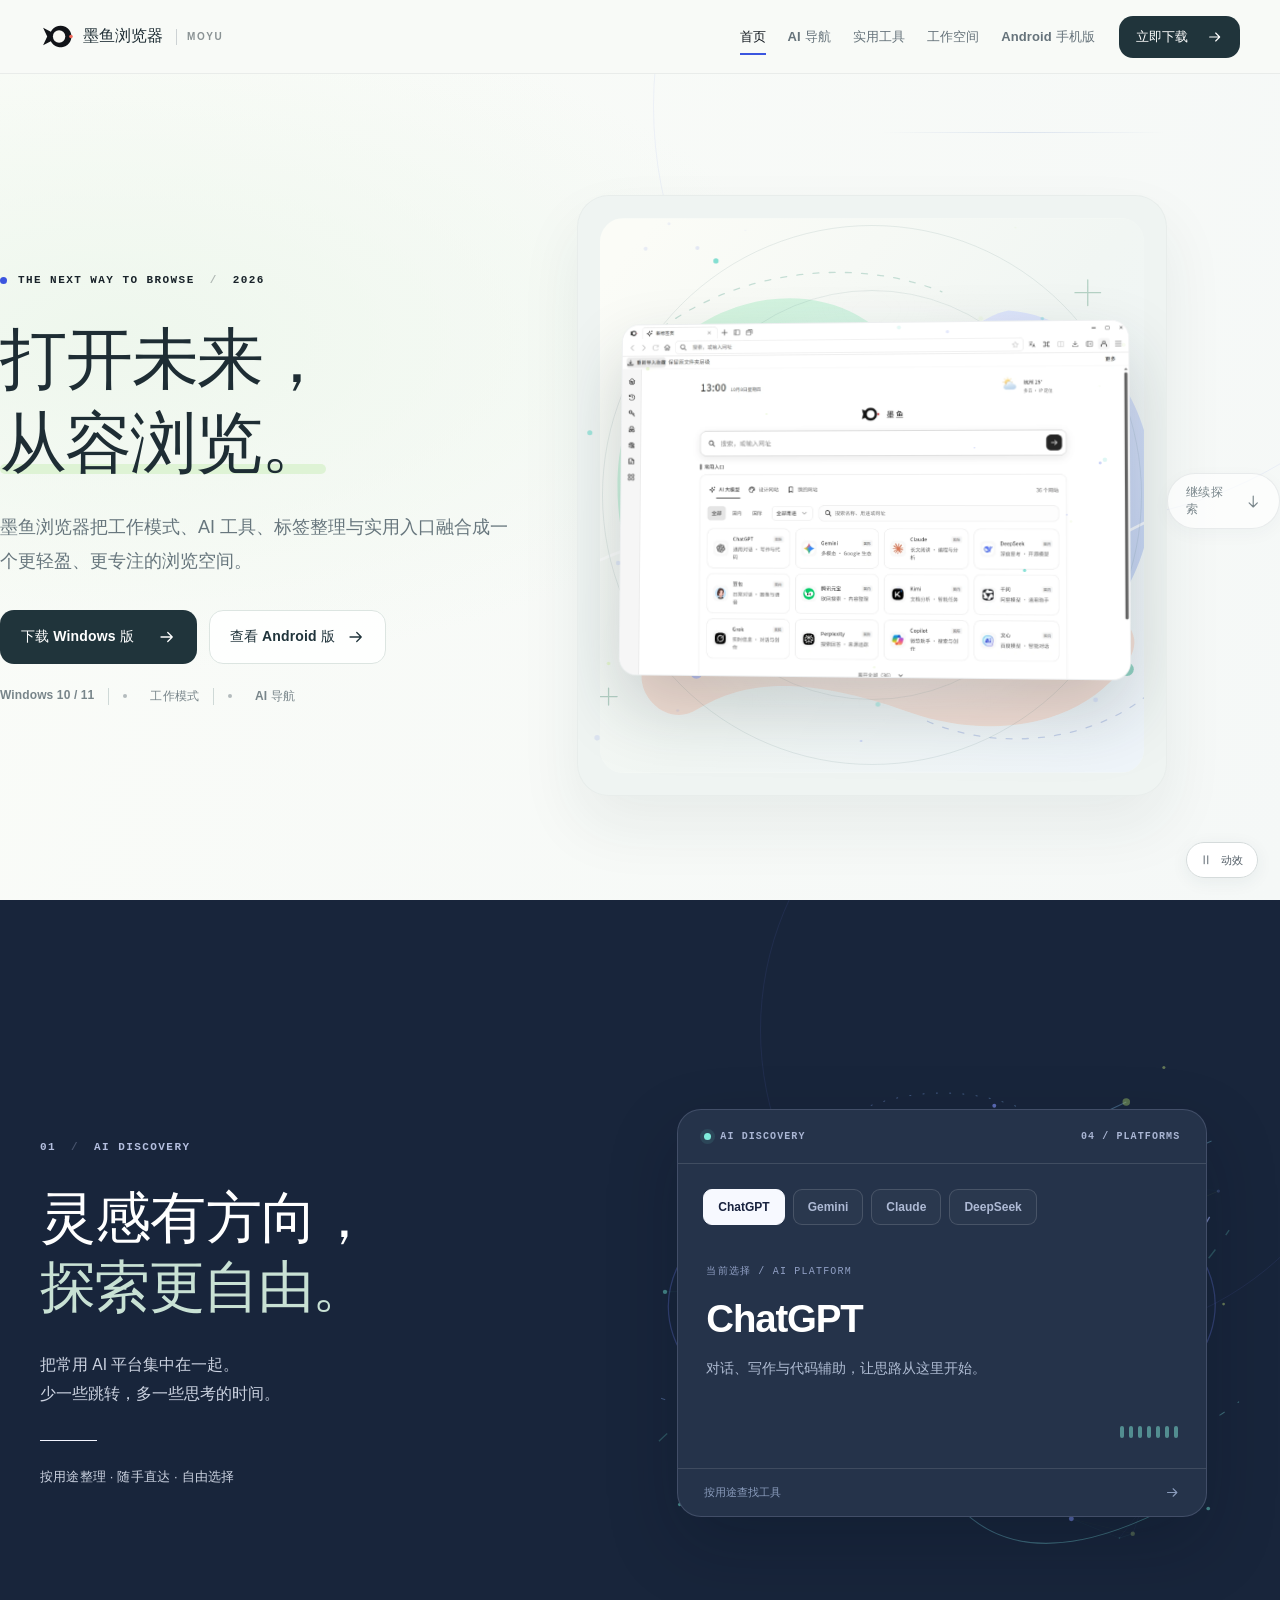
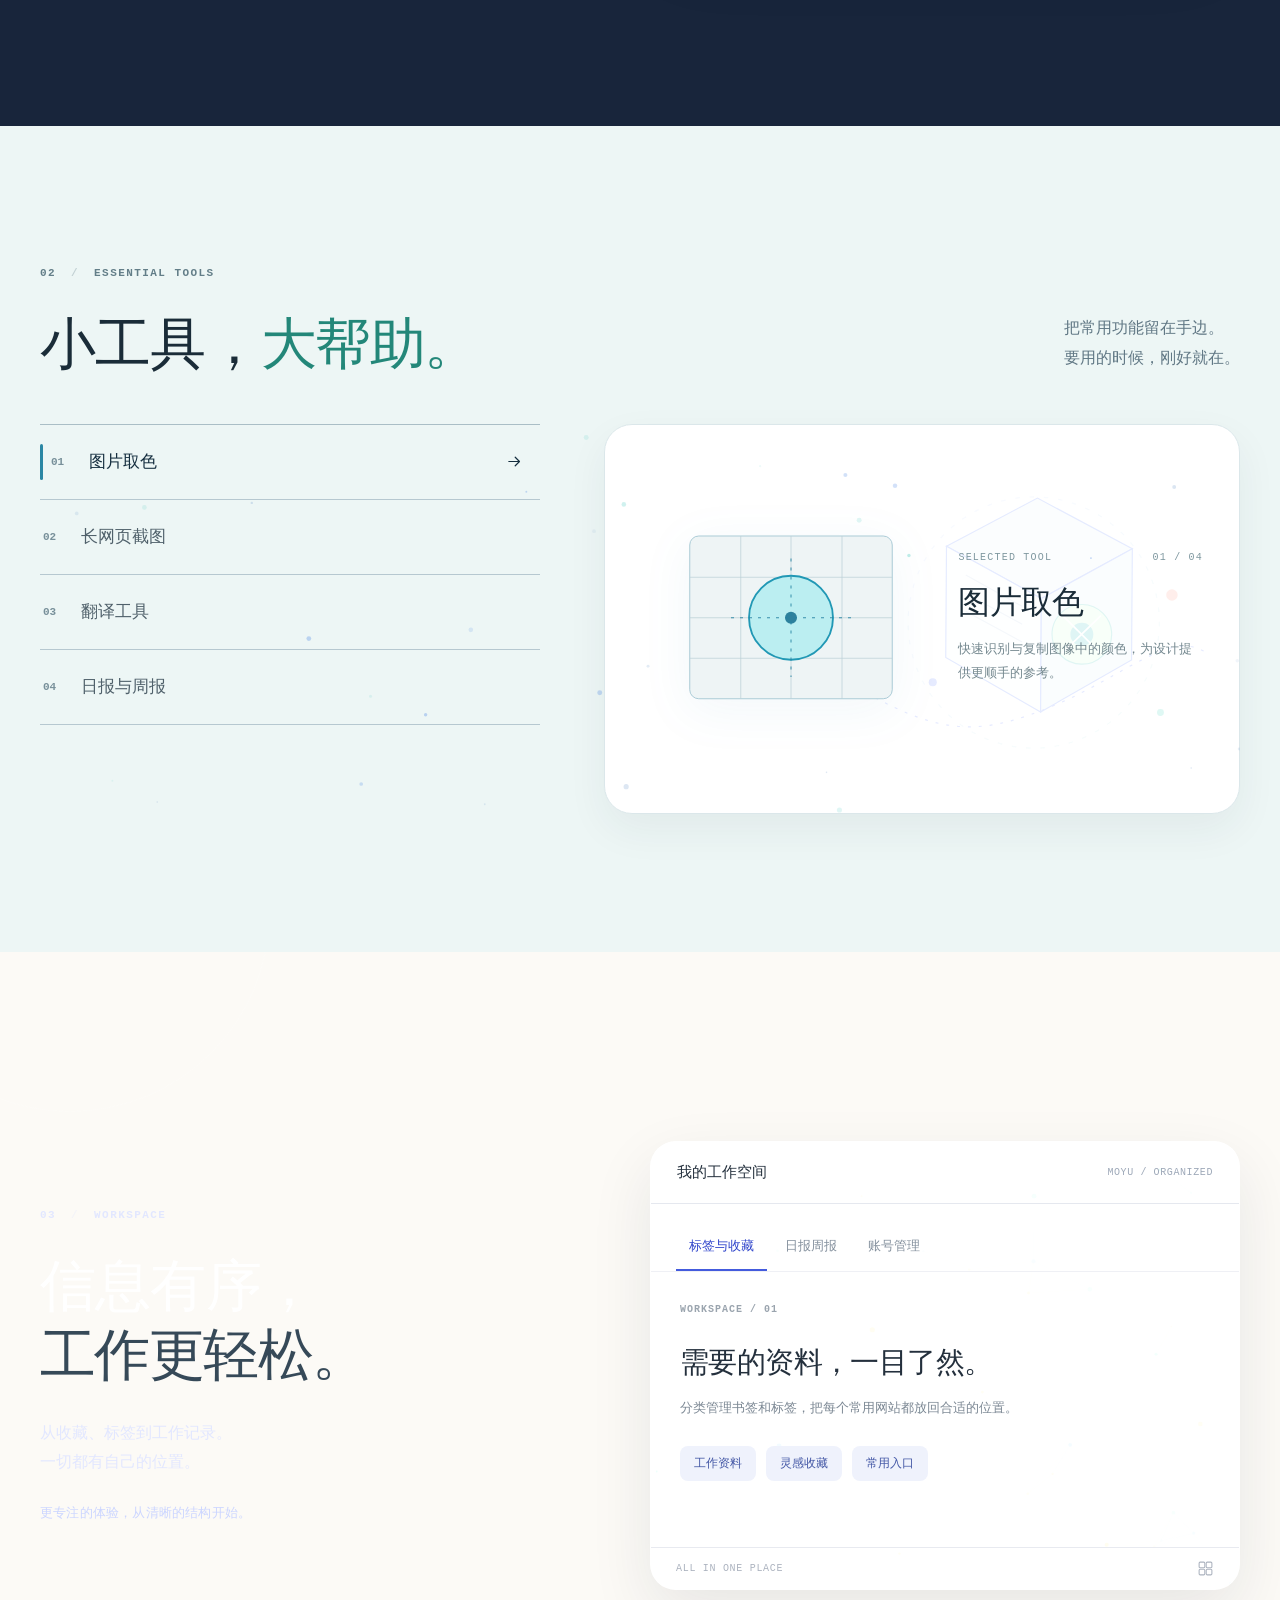
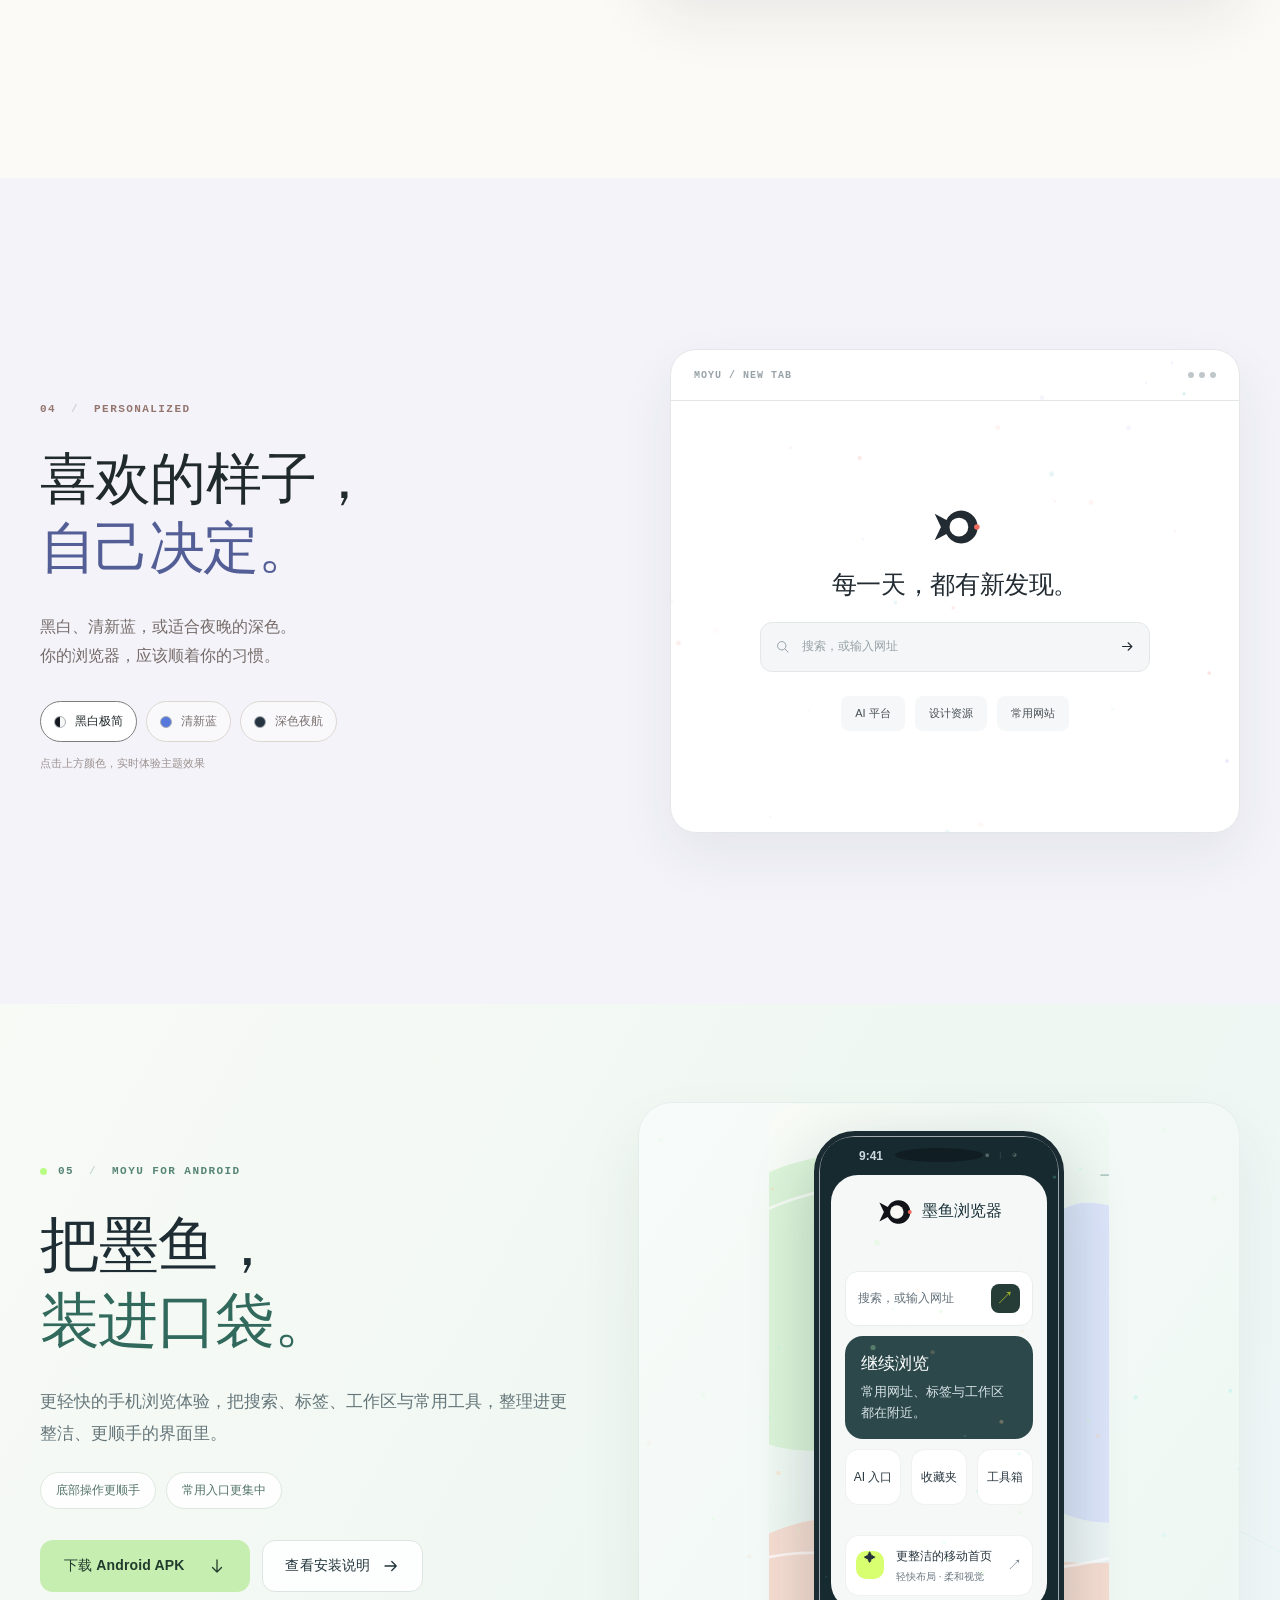
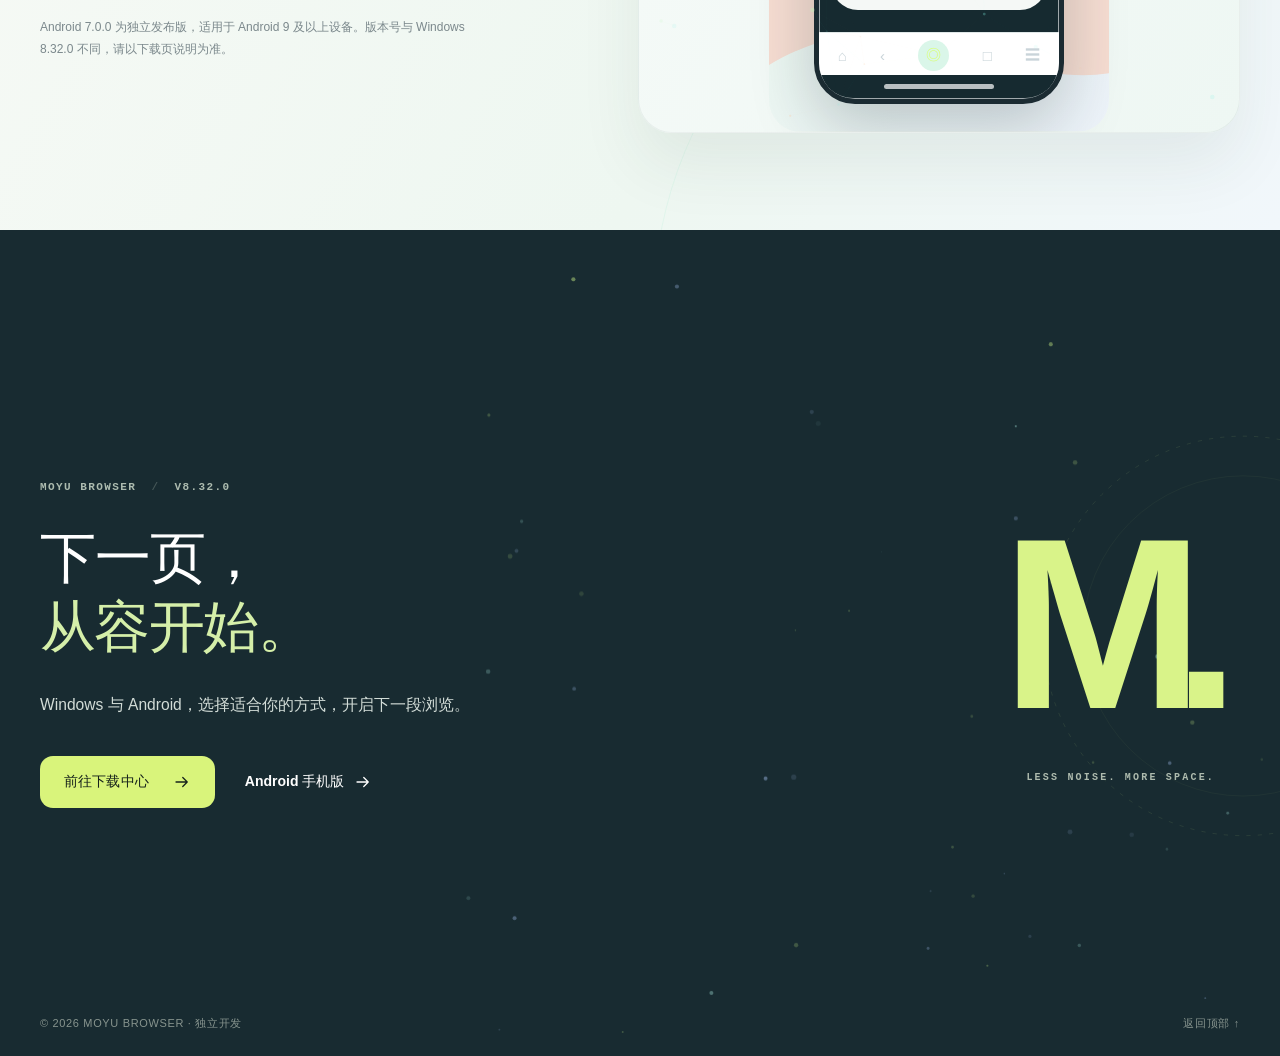
==== commit 5a7a171c: "Release Moyu Browser V10.1: premium soft flat illustration, cohesive Android layout, refined motion" ====
--- a/index.html
+++ b/index.html
@@ -6,7 +6,7 @@
 <meta content="#f8f9f6" name="theme-color"/><meta content="墨鱼浏览器 Windows 8.32.0 与 Android 7.0 官网。探索 AI 导航、实用工具、标签与工作空间。全新 SVG 矢量插画与轻量粒子动效。" name="description"/>
 <title>墨鱼浏览器 · 更从容的 Windows 与 Android 浏览体验</title>
 <link href="assets/moyu-mark.svg" rel="icon" type="image/svg+xml"/><link as="image" href="assets/browser-real-8.32.webp" rel="preload"/>
-<link href="styles.css?v=8.0.0" rel="stylesheet"/><script defer="" src="app.js?v=8.0.0"></script>
+<link href="styles.css?v=10.1.0" rel="stylesheet"/><script defer="" src="app.js?v=10.1.0"></script>
 </head>
 <body data-page="home">
 <a class="skip-link" href="#main">跳转到主要内容</a>
@@ -31,22 +31,37 @@
 </header>
 <main id="main">
 <!-- 01 / A calm product-first introduction -->
-<section aria-labelledby="intro-title" class="chapter chapter-hero" data-chapter="01" id="intro">
-<div class="container chapter-grid hero-grid">
-<div class="chapter-copy hero-copy">
-<p class="kicker" data-reveal=""><span class="kicker-dot"></span> MOYU BROWSER <span class="kicker-slash">/</span> WINDOWS 8.32.0</p>
-<h1 class="headline" data-reveal="" id="intro-title">让浏览更轻盈，<br/><span class="emphasis">让灵感更自由。</span></h1>
-<p class="copy-lead" data-reveal="">让 AI、收藏和实用工具各归其位。<br/>简洁的界面，让每一次打开都更从容。</p>
-<div class="actions" data-reveal=""><a class="button button-dark" href="download.html"><span>下载 Windows 版</span><svg aria-hidden="true"><use href="#i-arrow"></use></svg></a><a class="link-text" href="#ai">了解产品 <svg aria-hidden="true"><use href="#i-arrow"></use></svg></a></div>
-<div class="hero-meta" data-reveal=""><span>Windows 10 / 11</span><span>64 位</span><span>版本 8.32.0</span></div>
+<section aria-labelledby="intro-title" class="chapter chapter-hero chapter-hero-v9" data-chapter="01" id="intro">
+<div class="container chapter-grid hero-grid hero-grid-v9">
+<div class="chapter-copy hero-copy hero-copy-v9">
+<p class="kicker" data-reveal=""><span class="kicker-dot"></span> THE NEXT WAY TO BROWSE <span class="kicker-slash">/</span> 2026</p>
+<h1 class="headline hero-title-v9" data-reveal="" id="intro-title">打开未来，<br/><span class="emphasis">从容浏览。</span></h1>
+<p class="copy-lead hero-lead-v9" data-reveal="">墨鱼浏览器把工作模式、AI 工具、标签整理与实用入口融合成一个更轻盈、更专注的浏览空间。</p>
+<div class="actions hero-actions-v9" data-reveal=""><a class="button button-dark" href="download.html"><span>下载 Windows 版</span><svg aria-hidden="true"><use href="#i-arrow"></use></svg></a><a class="button button-soft" href="#android"><span>查看 Android 版</span><svg aria-hidden="true"><use href="#i-arrow"></use></svg></a></div>
+<div class="hero-meta hero-meta-v9" data-reveal=""><span>Windows 10 / 11</span><span>工作模式</span><span>AI 导航</span></div>
+
 </div>
-<div aria-label="墨鱼浏览器真实软件界面展示" class="hero-visual" data-reveal=""><canvas aria-hidden="true" class="motion-particles" data-particles="hero"></canvas><span aria-hidden="true" class="art-badge badge-one">AI <b>36</b></span><span aria-hidden="true" class="art-badge badge-two"><b>17</b> 工具</span>
-<svg aria-hidden="true" class="hero-orbits" viewbox="0 0 700 650"><circle class="orbit orbit-one" cx="380" cy="325" r="274"></circle><circle class="orbit orbit-two" cx="380" cy="325" r="228"></circle><path class="orbit-sweep" d="M128 260C242-49 620 24 654 285"></path><circle class="orbit-dot" cx="654" cy="285" r="5"></circle></svg>
-<div class="product-window" id="product-window"><div class="window-toolbar"><span class="traffic"><i></i><i></i><i></i></span><div class="window-url"><svg aria-hidden="true"><use href="#i-search"></use></svg><span>新标签页 · 墨鱼浏览器</span></div><span class="window-kebab">···</span></div><img alt="墨鱼浏览器 8.32.0 新标签页真实截图" height="1120" src="assets/browser-real-8.32.webp" width="1440"/></div>
-<span class="preview-footnote">REAL INTERFACE <span class="preview-dot"></span> V8.32</span>
+<div aria-label="墨鱼浏览器主视觉展示" class="hero-visual hero-visual-v9" data-reveal="">
+<canvas aria-hidden="true" class="motion-particles" data-particles="hero"></canvas>
+<div class="hero-scene-v9">
+<div class="scene-orbit orbit-a"></div>
+<div class="scene-orbit orbit-b"></div>
+<div class="scene-glow glow-a"></div>
+<div class="scene-glow glow-b"></div>
+<div class="hero-soft-illustration"><img alt="" aria-hidden="true" class="v10-flat-art" loading="eager" src="assets/hero-soft-landscape.svg"/></div>
+<div class="hero-device-shell">
+<div class="hero-device-halo"></div>
+<div class="product-window hero-window" id="product-window">
+<div class="window-toolbar"><span class="traffic"><i></i><i></i><i></i></span><div class="window-url"><svg aria-hidden="true"><use href="#i-search"></use></svg><span>新标签页 · 墨鱼浏览器</span></div><span class="window-kebab">···</span></div>
+<img alt="墨鱼浏览器 8.32.0 新标签页真实截图" height="1120" src="assets/browser-real-8.32.webp" width="1440"/>
 </div>
 </div>
-<a aria-label="向下浏览 AI 导航" class="scroll-next" href="#ai">继续探索 <svg aria-hidden="true"><use href="#i-down"></use></svg></a>
+
+</div>
+
+</div>
+</div>
+<a aria-label="向下浏览 AI 导航" class="scroll-next scroll-next-v9" href="#ai">继续探索 <svg aria-hidden="true"><use href="#i-down"></use></svg></a>
 </section>
 <!-- 02 / AI -->
 <section aria-labelledby="ai-title" class="chapter chapter-ai" data-chapter="02" id="ai">
@@ -84,32 +99,38 @@
 <div class="personal-preview" data-reveal="" data-theme-active="neutral"><canvas aria-hidden="true" class="motion-particles" data-particles="personal"></canvas><div class="preview-top"><span>MOYU / NEW TAB</span><div><i></i><i></i><i></i></div></div><div class="preview-center"><div class="preview-emblem"><svg aria-hidden="true" viewbox="0 0 64 64"><path d="M6 15 21 23a21 21 0 1 1 0 18L6 49l8-17Z" fill="currentColor"></path><circle cx="37" cy="32" fill="var(--preview-paper)" r="12"></circle><circle cx="60" cy="32" fill="#f36a5f" r="3.5"></circle></svg></div><h3>每一天，都有新发现。</h3><div class="preview-search"><svg aria-hidden="true"><use href="#i-search"></use></svg><span>搜索，或输入网址</span><svg aria-hidden="true"><use href="#i-arrow"></use></svg></div><div class="preview-shortcuts"><span>AI 平台</span><span>设计资源</span><span>常用网站</span></div></div></div>
 </div></section>
 <!-- 06 / CTA -->
-
-<section aria-labelledby="android-title" class="chapter chapter-android" data-chapter="06" id="android">
-<div class="container chapter-grid android-grid">
-<div class="chapter-copy android-copy">
+<section aria-labelledby="android-title" class="chapter chapter-android chapter-android-v9" data-chapter="06" id="android">
+<div class="container chapter-grid android-grid android-grid-v9">
+<div class="chapter-copy android-copy android-copy-v9">
 <p class="kicker" data-reveal=""><span class="kicker-dot"></span> 05 <span class="kicker-slash">/</span> MOYU FOR ANDROID</p>
-<h2 class="headline" data-reveal="" id="android-title">熟悉的自在，<br/><span class="emphasis">也在你的掌心。</span></h2>
-<p class="copy-lead" data-reveal="">轻量触控、多标签浏览、书签整理与常用工具。为随时出发的灵感，保留一份从容。</p>
-<div class="android-meta" data-reveal=""><span>Android 9+</span><span>版本 7.0.0</span><span>原生 APK</span></div>
-<div class="actions" data-reveal=""><a class="button button-mint" download="" href="downloads/MoyuBrowser_7.0.0_Android.apk"><span>下载 Android APK</span><svg aria-hidden="true"><use href="#i-down"></use></svg></a><a class="link-text android-more" href="android.html">了解手机版 <svg aria-hidden="true"><use href="#i-arrow"></use></svg></a></div>
-<p class="android-note" data-reveal="">Android 7.0.0 为独立发布版，版本号不同于 Windows 8.32.0。请以下载页的兼容说明为准。</p>
+<h2 class="headline" data-reveal="" id="android-title">把墨鱼，<br/><span class="emphasis">装进口袋。</span></h2>
+<p class="copy-lead" data-reveal="">更轻快的手机浏览体验，把搜索、标签、工作区与常用工具，整理进更整洁、更顺手的界面里。</p>
+<div class="android-feature-chips" data-reveal=""><span>底部操作更顺手</span><span>常用入口更集中</span></div>
+<div class="actions" data-reveal=""><a class="button button-mint" download="" href="downloads/MoyuBrowser_7.0.0_Android.apk"><span>下载 Android APK</span><svg aria-hidden="true"><use href="#i-down"></use></svg></a><a class="button button-soft" href="android.html"><span>查看安装说明</span><svg aria-hidden="true"><use href="#i-arrow"></use></svg></a></div>
+<p class="android-note" data-reveal="">Android 7.0.0 为独立发布版，适用于 Android 9 及以上设备。版本号与 Windows 8.32.0 不同，请以下载页说明为准。</p>
 </div>
-<div aria-label="墨鱼浏览器 Android 手机版设计示意" class="android-stage" data-reveal="">
-<img alt="" aria-hidden="true" class="android-ribbon" loading="lazy" src="assets/android-ribbon.svg"/>
+<div aria-label="墨鱼浏览器 Android 手机版展示" class="android-stage android-stage-v9" data-reveal="">
 <canvas aria-hidden="true" class="motion-particles" data-particles="android"></canvas>
-<div aria-label="Android 浏览器简化界面设计示意，非实际截图" class="android-phone">
+<div class="android-stage-shell">
+<div aria-hidden="true" class="android-stage-art"><img alt="" aria-hidden="true" class="v10-android-art" loading="lazy" src="assets/mobile-soft-landscape.svg"/></div>
+<div class="android-phone-card">
+<div aria-label="Android 浏览器界面设计示意，非实际截图" class="android-phone">
 <div aria-hidden="true" class="phone-sensor"></div>
 <div class="phone-top"><span>9:41</span><span class="phone-status-dots">● ︱ ◕</span></div>
-<div class="phone-content"><div class="phone-brand"><img alt="" height="38" src="assets/moyu-mark.svg" width="38"/><span>墨鱼</span></div><div class="phone-search"><span>搜索，或输入网址</span><span class="search-arrow">↗</span></div>
-<div class="phone-section-title">快速访问 <span>＋</span></div>
-<div class="phone-app-grid"><div><span class="app-glyph glyph-cobalt">AI</span><small>AI 入口</small></div><div><span class="app-glyph glyph-mint">⌁</span><small>书签</small></div><div><span class="app-glyph glyph-coral">✦</span><small>工具</small></div><div><span class="app-glyph glyph-dark">▧</span><small>标签页</small></div></div>
-<div class="phone-news"><span class="phone-news-symbol">✳</span><span>让探索从容展开<small>轻量浏览 · 自在切换</small></span><b>↗</b></div>
+<div class="phone-content">
+<div class="phone-brand"><img alt="" height="38" src="assets/moyu-mark.svg" width="38"/><span>墨鱼浏览器</span></div>
+<div class="phone-search"><span>搜索，或输入网址</span><span class="search-arrow">↗</span></div>
+<div class="phone-focus-card"><strong>继续浏览</strong><p>常用网址、标签与工作区都在附近。</p></div>
+<div class="phone-stack-row"><span>AI 入口</span><span>收藏夹</span><span>工具箱</span></div>
+<div class="phone-news clean-news"><span class="phone-news-symbol">✦</span><span>更整洁的移动首页<small>轻快布局 · 柔和视觉</small></span><b>↗</b></div>
 </div>
-<div class="phone-bottom"><span>⌂</span><span>‹</span><span class="phone-bottom-focus">◎</span><span>□</span><span>☰</span></div>
+<div class="phone-bottom tidy-bottom"><span>⌂</span><span>‹</span><span class="phone-bottom-focus">◎</span><span>□</span><span>☰</span></div>
 <div class="phone-home-indicator"></div>
 </div>
-<div class="android-stage-caption">CONCEPT PREVIEW <span>·</span> ANDROID EXPERIENCE</div>
+</div>
+
+</div>
+
 </div>
 </div>
 </section><section aria-labelledby="release-title" class="chapter chapter-final" data-chapter="07" id="release"><canvas aria-hidden="true" class="motion-particles final-particles" data-particles="final"></canvas><svg aria-hidden="true" class="final-art" viewbox="0 0 1200 720"><circle class="final-ring ring1" cx="888" cy="350" r="282"></circle><circle class="final-ring ring2" cx="888" cy="350" r="226"></circle><path class="final-arc" d="M550 590C800 120 1070 110 1290 372"></path></svg><div class="container final-layout"><div class="chapter-copy"><p class="kicker" data-reveal="">MOYU BROWSER <span class="kicker-slash">/</span> V8.32.0</p><h2 class="headline" data-reveal="" id="release-title">下一页，<br/><span class="emphasis">从容开始。</span></h2><p class="copy-lead" data-reveal="">Windows 与 Android，选择适合你的方式，开启下一段浏览。</p><div class="actions" data-reveal=""><a class="button button-lime" href="download.html">前往下载中心 <svg aria-hidden="true"><use href="#i-arrow"></use></svg></a><a class="link-text final-android-link" href="android.html">Android 手机版 <svg aria-hidden="true"><use href="#i-arrow"></use></svg></a></div></div><div aria-hidden="true" class="final-mark"><span class="final-mono">M.</span><p>LESS NOISE. MORE SPACE.</p></div></div><footer class="site-footer container"><span>© 2026 MOYU BROWSER · 独立开发</span><a href="#intro">返回顶部 ↑</a></footer></section>
--- a/styles.css
+++ b/styles.css
@@ -188,4 +188,312 @@
 body[data-page="android"] .mobile-menu{color:#182027}
 .android-phone .phone-sensor{width:12px;height:12px;top:12px;border-radius:50%;background:#0a1618}
 .tools-illustration{width:42%;height:72%;right:-4%;top:15%;opacity:.14}
-@media(max-width:650px){.tools-illustration{width:52%;height:65%;right:-10%;top:18%;opacity:.1}}+@media(max-width:650px){.tools-illustration{width:52%;height:65%;right:-10%;top:18%;opacity:.1}}
+
+
+/* ===== MOYU V9 / Hero + Android refinement ===== */
+:root{--mint:#d8ff6f;--mint-deep:#c8ef63;--paper:#fbfcf8;--soft-blue:#eef4ff;--soft-green:#f0ffe5;--soft-line:rgba(24,32,39,.08);--shadow-xl:0 42px 90px rgba(17,28,39,.10);--shadow-lg:0 26px 62px rgba(17,28,39,.09)}
+body{background:linear-gradient(180deg,#f7f8f6 0%,#f5f7f3 100%)}
+.button-soft{display:inline-flex;align-items:center;justify-content:center;gap:12px;min-height:54px;padding:0 22px;border-radius:16px;background:rgba(255,255,255,.8);color:#172127;border:1px solid rgba(23,33,39,.08);box-shadow:0 10px 28px rgba(18,28,39,.05);transition:transform .3s var(--ease),box-shadow .3s var(--ease),background .2s ease}
+.button-soft:hover{transform:translateY(-2px);background:#fff;box-shadow:0 16px 34px rgba(18,28,39,.08)}
+.button-full{width:100%}
+.chapter-hero-v9{padding-top:56px;padding-bottom:38px;background:
+radial-gradient(circle at 13% 18%, rgba(216,255,111,.18), transparent 22%),
+radial-gradient(circle at 91% 18%, rgba(63,87,232,.08), transparent 24%),
+linear-gradient(180deg,#f7f8f6 0%,#f8faf5 100%)}
+.hero-grid-v9{align-items:center;grid-template-columns:minmax(0,1.02fr) minmax(540px,.98fr);gap:min(6vw,72px)}
+.hero-copy-v9{padding-top:14px;max-width:620px}
+.hero-title-v9{font-size:clamp(54px,6vw,94px);line-height:.98;letter-spacing:-.055em;max-width:8.1em}
+.hero-title-v9 .emphasis{display:inline-block;margin-top:14px;color:#1b252d;position:relative}
+.hero-title-v9 .emphasis::after{content:"";position:absolute;left:0;right:0;bottom:.06em;height:.28em;background:rgba(216,255,111,.72);z-index:-1;border-radius:999px}
+.hero-lead-v9{max-width:34em;font-size:19px;line-height:1.75;color:#576169}
+.hero-actions-v9{margin-top:34px;gap:14px;flex-wrap:wrap}.hero-actions-v9 .button{min-height:56px;border-radius:18px;padding:0 24px}
+.hero-meta-v9{display:flex;flex-wrap:wrap;gap:10px;margin-top:22px}.hero-meta-v9 span{padding:10px 14px;border-radius:999px;background:rgba(255,255,255,.75);border:1px solid rgba(23,33,39,.06);font-size:13px;color:#41505b;box-shadow:0 8px 22px rgba(17,28,39,.04)}
+.hero-note-line{display:flex;align-items:center;gap:12px;margin-top:20px;color:#6d777f;font-size:13px;letter-spacing:.08em;text-transform:uppercase}.hero-note-line i{display:block;width:20px;height:1px;background:#cad2cd}
+.hero-visual-v9{position:relative;min-height:720px;border-radius:38px;padding:34px;background:linear-gradient(180deg,rgba(255,255,255,.9),rgba(246,248,244,.92));border:1px solid rgba(20,30,40,.06);box-shadow:var(--shadow-xl);overflow:hidden}
+.hero-visual-v9::before{content:"";position:absolute;inset:0;background:linear-gradient(180deg,rgba(255,255,255,.12),rgba(255,255,255,0));pointer-events:none}
+.hero-scene-v9{position:relative;height:100%;min-height:648px;display:flex;align-items:center;justify-content:center}
+.hero-soft-illustration{position:absolute;inset:36px;border-radius:34px;overflow:hidden;background:linear-gradient(145deg,#fcfdf9 0%,#eef5ff 55%,#f5f6ef 100%);border:1px solid rgba(18,28,39,.05)}
+.illustration-bubble{position:absolute;border-radius:999px;filter:blur(.2px)}
+.bubble-a{width:360px;height:360px;background:linear-gradient(145deg,rgba(216,255,111,.54),rgba(216,255,111,.06));left:-78px;top:-54px}
+.bubble-b{width:260px;height:260px;background:linear-gradient(145deg,rgba(63,87,232,.14),rgba(63,87,232,.02));right:-40px;top:62px}
+.bubble-c{width:320px;height:320px;background:linear-gradient(145deg,rgba(68,219,192,.18),rgba(68,219,192,.03));right:30px;bottom:-98px}
+.illustration-wave{position:absolute;border-radius:32px;background:rgba(255,255,255,.62);border:1px solid rgba(255,255,255,.86);backdrop-filter:blur(8px);-webkit-backdrop-filter:blur(8px);box-shadow:0 12px 30px rgba(15,25,36,.05)}
+.wave-a{width:58%;height:92px;left:8%;top:15%;transform:rotate(-11deg)}
+.wave-b{width:54%;height:84px;right:11%;bottom:17%;transform:rotate(12deg)}
+.illustration-card{position:absolute;display:flex;flex-direction:column;gap:8px;padding:18px 18px 16px;border-radius:20px;background:rgba(255,255,255,.92);border:1px solid rgba(20,30,40,.06);box-shadow:0 14px 30px rgba(17,28,39,.07);color:#22303a;max-width:220px}
+.left-card{left:44px;bottom:78px}.right-card{right:40px;top:56px}.mini-eyebrow{font-size:11px;letter-spacing:.14em;color:#6e7680}.illustration-card strong{font-size:18px;letter-spacing:-.03em}.illustration-card small{font-size:13px;color:#68727a;line-height:1.6}
+.hero-device-shell{position:relative;z-index:2;width:min(92%,660px);padding:36px 0 18px}
+.hero-device-halo{position:absolute;inset:28px 24px 0;border-radius:28px;background:radial-gradient(circle at 42% 26%, rgba(216,255,111,.42), transparent 30%), radial-gradient(circle at 82% 42%, rgba(63,87,232,.15), transparent 24%), radial-gradient(circle at 35% 88%, rgba(68,219,192,.18), transparent 27%);filter:blur(10px)}
+.hero-window{position:relative;margin:0 auto;border-radius:28px;overflow:hidden;border:1px solid rgba(23,33,39,.07);box-shadow:0 30px 62px rgba(17,28,39,.16)}
+.hero-window img{display:block;width:100%;height:auto}
+.scene-orbit{position:absolute;border:1px solid rgba(30,48,72,.12);border-radius:999px}.orbit-a{width:660px;height:660px}.orbit-b{width:540px;height:540px}.scene-glow{position:absolute;border-radius:999px;filter:blur(34px);opacity:.78}.glow-a{width:160px;height:160px;background:rgba(216,255,111,.38);top:92px;left:52px}.glow-b{width:132px;height:132px;background:rgba(63,87,232,.14);right:76px;bottom:92px}
+.hero-floating-points{position:absolute;inset:0;pointer-events:none}.hero-floating-points span{position:absolute;width:12px;height:12px;border-radius:50%;background:#d8ff6f;box-shadow:0 0 0 7px rgba(216,255,111,.14)}.hero-floating-points span:nth-child(1){left:10%;top:18%}.hero-floating-points span:nth-child(2){right:15%;top:26%;background:#7fead8;box-shadow:0 0 0 7px rgba(127,234,216,.16)}.hero-floating-points span:nth-child(3){right:20%;bottom:18%;background:#9bacff;box-shadow:0 0 0 7px rgba(155,172,255,.16)}
+.hero-caption-v9{position:absolute;left:34px;right:34px;bottom:22px;z-index:3;display:flex;justify-content:space-between;gap:12px;flex-wrap:wrap;color:#778089;font-size:11px;letter-spacing:.16em;text-transform:uppercase}
+.scroll-next-v9{margin-top:18px}
+.chapter-android-v9{padding-top:76px;padding-bottom:76px;background:linear-gradient(180deg,#f6f8f4 0%,#eef6f3 100%)}
+.android-grid-v9{align-items:center;grid-template-columns:minmax(0,.92fr) minmax(540px,1.08fr);gap:min(6vw,72px)}
+.android-copy-v9{max-width:560px}.android-feature-chips{display:flex;flex-wrap:wrap;gap:10px;margin:22px 0 8px}.android-feature-chips span{padding:10px 14px;border-radius:999px;background:#fff;border:1px solid rgba(20,30,40,.06);font-size:13px;color:#43515b;box-shadow:0 8px 22px rgba(17,28,39,.05)}
+.android-stage-v9{position:relative;padding:22px;border-radius:34px;background:linear-gradient(180deg,rgba(255,255,255,.84),rgba(249,251,247,.9));border:1px solid rgba(22,30,39,.06);box-shadow:var(--shadow-lg);overflow:hidden}
+.android-stage-shell{position:relative;min-height:710px;display:grid;grid-template-columns:minmax(280px,1fr) minmax(220px,300px);align-items:center;gap:24px;padding:20px 20px 52px}
+.android-stage-art{position:absolute;inset:12px;border-radius:28px;background:linear-gradient(145deg,#fbfcf9 0%,#eff8ff 55%,#eef9f2 100%);overflow:hidden}
+.art-ribbon{position:absolute;border-radius:999px;opacity:.9}.main-ribbon{width:520px;height:520px;left:-150px;top:-70px;background:radial-gradient(circle at 42% 42%, rgba(216,255,111,.7), rgba(216,255,111,.12) 48%, transparent 70%)}.secondary-ribbon{width:460px;height:460px;right:-110px;bottom:-130px;background:radial-gradient(circle at 45% 45%, rgba(72,226,206,.42), rgba(72,226,206,.06) 46%, transparent 72%)}
+.art-node{position:absolute;border-radius:999px;border:1px solid rgba(39,68,88,.1);background:rgba(255,255,255,.72);box-shadow:0 10px 20px rgba(17,28,39,.05)}.node-a{width:140px;height:140px;right:58px;top:50px}.node-b{width:82px;height:82px;left:94px;bottom:118px}.node-c{width:44px;height:44px;right:250px;top:190px}
+.android-phone-card,.android-download-card{position:relative;z-index:2}.android-phone-card{display:flex;justify-content:center}
+.android-phone{width:312px;max-width:100%;padding:16px 14px 18px;background:linear-gradient(180deg,#16212a,#0e161f);border-radius:34px;box-shadow:0 28px 60px rgba(12,22,32,.26);color:#fff;border:1px solid rgba(255,255,255,.05)}
+.phone-sensor{width:106px;height:22px;border-radius:999px;background:#0a1016;margin:0 auto 14px}.phone-top{display:flex;justify-content:space-between;align-items:center;padding:0 8px 12px;font-size:12px;color:#ccd8dd}.phone-content{border-radius:26px;background:linear-gradient(180deg,#f5f8f8,#edf3f1);padding:18px;color:#1d2830;min-height:548px;display:flex;flex-direction:column;gap:14px}.phone-brand{display:flex;align-items:center;gap:10px;font-size:17px;font-weight:700}.phone-brand img{width:36px;height:36px}.phone-search{display:flex;align-items:center;justify-content:space-between;padding:14px 16px;border-radius:18px;background:#fff;border:1px solid rgba(16,28,39,.06);font-size:14px;color:#63707a;box-shadow:0 10px 20px rgba(17,28,39,.04)}.search-arrow{color:#9eb12d;font-size:18px}
+.phone-focus-card{padding:18px;border-radius:22px;background:linear-gradient(135deg,#1e2832,#2a3947);color:#fff;box-shadow:0 16px 28px rgba(16,24,32,.20)}.phone-focus-card strong{display:block;font-size:19px;margin-bottom:6px}.phone-focus-card p{margin:0;font-size:13px;line-height:1.65;color:#d5e0e5}
+.phone-stack-row{display:grid;grid-template-columns:repeat(3,1fr);gap:10px}.phone-stack-row span{display:flex;align-items:center;justify-content:center;min-height:70px;padding:10px;border-radius:18px;background:#fff;border:1px solid rgba(16,28,39,.06);font-size:13px;color:#2a3841;box-shadow:0 8px 18px rgba(17,28,39,.04)}
+.clean-news{margin-top:auto}.phone-news{display:flex;align-items:center;gap:12px;padding:14px 16px;border-radius:20px;background:#fff;border:1px solid rgba(16,28,39,.06);box-shadow:0 10px 20px rgba(17,28,39,.05)}.phone-news span{display:flex;flex-direction:column;font-size:14px;font-weight:600;color:#25323b}.phone-news small{font-size:12px;font-weight:500;color:#6b7780;margin-top:4px}.phone-news-symbol{display:inline-grid;place-items:center;width:34px;height:34px;border-radius:12px;background:#d8ff6f;color:#182027;font-weight:800;flex:0 0 34px}.phone-news b{margin-left:auto;color:#7a858d}.tidy-bottom{display:flex;align-items:center;justify-content:space-between;padding:12px 10px 8px;color:#c9d4d9;font-size:19px}.phone-bottom-focus{color:#d8ff6f}.phone-home-indicator{width:110px;height:5px;border-radius:999px;background:rgba(255,255,255,.7);margin:4px auto 0}
+.android-download-card{padding:24px;border-radius:28px;background:rgba(255,255,255,.88);border:1px solid rgba(16,28,39,.07);box-shadow:0 20px 34px rgba(16,28,39,.08);display:flex;flex-direction:column;gap:18px;min-width:0}.android-download-top strong{display:block;font-size:22px;letter-spacing:-.03em;color:#1d2831;margin-top:6px}.android-download-list{list-style:none;padding:0;margin:0;display:grid;gap:12px}.android-download-list li{display:flex;justify-content:space-between;gap:18px;padding:12px 0;border-bottom:1px solid rgba(18,28,39,.08);font-size:14px;color:#55626c}.android-download-list li:last-child{border-bottom:0}.android-download-list b{color:#1a2430;font-size:15px;text-align:right}.card-link{justify-content:center}.android-stage-caption{position:relative;z-index:2;padding:0 6px;color:#758089;font-size:11px;letter-spacing:.16em;text-transform:uppercase}
+.android-landing-v9{padding:64px 0 36px;background:linear-gradient(180deg,#f7f8f6 0%,#f3f7f3 100%)}.android-landing-grid-v9{align-items:center;grid-template-columns:minmax(0,.92fr) minmax(540px,1.08fr);gap:min(6vw,72px)}
+.android-details-v9 .android-features.v9{margin-top:30px;display:grid;grid-template-columns:repeat(3,minmax(0,1fr));gap:18px}.android-details-v9 .android-features article{padding:28px;border-radius:24px;background:#fff;border:1px solid rgba(18,28,39,.06);box-shadow:0 14px 30px rgba(17,28,39,.05)}
+.android-install-v9{padding-top:28px}.android-steps{margin-top:26px}.android-checks.clean{padding:26px;border-radius:26px;background:#fff;border:1px solid rgba(18,28,39,.06);box-shadow:0 14px 30px rgba(17,28,39,.05)}
+.chapter-ai,.chapter-tools,.chapter-work,.chapter-personal,.chapter-final,.download-hero,.download-android,.download-info,.download-faq,.android-details,.android-install{position:relative}
+@media (max-width: 1180px){.hero-grid-v9,.android-grid-v9,.android-landing-grid-v9{grid-template-columns:1fr;gap:32px}.hero-copy-v9,.android-copy-v9{max-width:none}.hero-visual-v9{min-height:unset}.hero-scene-v9{min-height:600px}.android-stage-shell{grid-template-columns:1fr;justify-items:center;padding-bottom:44px}.android-download-card{width:min(100%,420px)}}
+@media (max-width: 800px){.container{width:min(var(--container),calc(100% - 36px))}.hero-title-v9{font-size:clamp(46px,13vw,70px)}.hero-visual-v9{padding:18px;border-radius:28px}.hero-soft-illustration{inset:12px;border-radius:24px}.left-card{left:18px;bottom:58px}.right-card{right:18px;top:32px}.hero-device-shell{width:100%;padding-top:42px}.hero-caption-v9{left:20px;right:20px;bottom:16px;gap:8px}.android-stage-v9{padding:14px}.android-stage-shell{padding:12px 12px 40px}.android-phone{width:min(100%,312px)}.android-details-v9 .android-features.v9{grid-template-columns:1fr}.hero-note-line{flex-wrap:wrap;gap:8px}.hero-note-line i{width:12px}}
+@media (max-width: 560px){.chapter-hero-v9{padding-top:34px}.hero-actions-v9 .button,.actions .button-soft,.actions .button-mint,.actions .button-dark{width:100%}.hero-meta-v9 span,.android-feature-chips span{font-size:12px;padding:9px 12px}.hero-scene-v9{min-height:520px}.orbit-a{width:430px;height:430px}.orbit-b{width:340px;height:340px}.illustration-card{max-width:170px;padding:14px 14px 12px}.illustration-card strong{font-size:15px}.illustration-card small{font-size:12px}.wave-a{height:70px}.wave-b{height:64px}.android-download-list li{flex-direction:column;align-items:flex-start}.android-download-list b{text-align:left}.android-stage-caption,.hero-caption-v9{font-size:10px;letter-spacing:.12em}}
+/* MOYU V10 - Soft Editorial, a single cohesive visual system. */
+:root {
+ --v10-paper:#f8faf7;--v10-ink:#1e2d34;--v10-body:#63727a;
+ --v10-mint:#d8f6de;--v10-blue:#e7ecfc;--v10-lime:#d6f3a2;
+ --v10-coral:#f8e1d8;--v10-ease:cubic-bezier(.22,1,.36,1);
+}
+html{scroll-padding-top:74px}
+body{color:var(--v10-ink);background:var(--v10-paper)}
+.container,.header-inner{width:min(1200px,calc(100% - 80px));margin-inline:auto}
+.site-header{height:74px;background:rgba(248,250,247,.95);border-bottom:1px solid rgba(33,55,66,.065)}
+.header-inner{gap:24px}.header-inner .brand{gap:10px}.brand-name{font-size:16px;letter-spacing:0;font-weight:720}.brand-en{font-size:10px;letter-spacing:.16em}
+.desktop-nav{gap:clamp(15px,1.7vw,30px)}.desktop-nav a{font-size:13px;letter-spacing:.01em;color:#66737b}
+.nav-download{min-height:42px;background:#1d3035;border-radius:14px;padding:9px 17px;font-size:13px;box-shadow:none}
+.nav-download:hover{background:#334850}.mobile-menu{top:74px;border-radius:0 0 22px 22px}
+.top-progress span{background:#7db2a0}
+.chapter{min-height:min(840px,calc(100svh - 74px));overflow:hidden}
+.chapter .kicker,.android-landing .kicker,.download-hero .kicker{font-size:11px;font-weight:760;letter-spacing:.13em}
+.headline,.android-landing .headline,.download-hero .headline,.android-details .headline,.android-install .headline{font-size:clamp(38px,4.35vw,62px);font-weight:710;line-height:1.24;letter-spacing:-.014em}
+.copy-lead{font-size:clamp(15px,1.22vw,18px);line-height:1.88;letter-spacing:0;max-width:32em}
+.copy-mini{line-height:1.8}
+.button,.button-soft,.button-dark,.button-mint{border-radius:13px;min-height:52px;font-weight:690;letter-spacing:.01em;transition:transform .24s var(--v10-ease),box-shadow .24s var(--v10-ease),background-color .24s}
+.button:hover{transform:translateY(-2px)}.button svg,.button-soft svg{width:18px;height:18px}
+.button-dark,.nav-download{background:#20343b;color:#fff}.button-dark:hover{background:#34484e}
+.button-soft{background:rgba(255,255,255,.86);border:1px solid #dce5e1;color:#20343b;box-shadow:none}
+.button-soft:hover{box-shadow:0 12px 25px rgba(34,55,67,.06)}
+.button-mint{background:#cdefa5;color:#21372f;box-shadow:none}
+.button-mint:hover{background:#bde894}
+.link-text{font-size:14px;font-weight:660}
+/* Home: calm split composition, hero illustration is the only ornamental scene. */
+body[data-page=home] .chapter-hero-v9{min-height:calc(100svh - 74px);padding:52px 0 36px;background:radial-gradient(ellipse at 9% 32%,#eef7ed 0%,transparent 42%),linear-gradient(110deg,#fafcf8 0%,#f5f8f7 100%)}
+body[data-page=home] .hero-grid-v9{display:grid;grid-template-columns:minmax(0,.93fr) minmax(0,1.07fr);align-items:center;gap:clamp(38px,5vw,76px)}
+body[data-page=home] .hero-copy-v9{padding:16px 0 30px;max-width:560px}
+body[data-page=home] .hero-title-v9{max-width:none;margin:28px 0 24px;font-size:clamp(56px,5.2vw,78px);font-weight:735;letter-spacing:-.018em;line-height:1.26;color:var(--v10-ink)}
+body[data-page=home] .hero-title-v9 .emphasis{display:inline;margin:0;color:var(--v10-ink)}
+body[data-page=home] .hero-title-v9 .emphasis::after{height:.16em;bottom:.08em;background:#d9f2ce;opacity:.8;border-radius:8px}
+body[data-page=home] .hero-lead-v9{max-width:29em;font-size:18px;line-height:1.9;color:#67767d}
+body[data-page=home] .hero-actions-v9{display:flex;align-items:center;gap:12px;margin:32px 0 0}
+body[data-page=home] .hero-actions-v9 .button{min-height:54px;border-radius:14px;padding:0 20px}
+body[data-page=home] .hero-meta-v9{margin-top:24px;display:flex;gap:14px;flex-wrap:wrap}
+body[data-page=home] .hero-meta-v9 span{box-shadow:none;background:transparent;border:0;border-right:1px solid #cfd9d7;border-radius:0;padding:0 14px 0 0;color:#78858a;font-size:12px;letter-spacing:.01em}
+body[data-page=home] .hero-meta-v9 span:last-child{border-right:0}
+body[data-page=home] .hero-visual-v9{height:auto;min-height:600px;border-radius:32px;background:#eff4f2;border:1px solid rgba(37,65,75,.035);padding:22px;box-shadow:0 30px 64px rgba(30,50,63,.07);isolation:isolate;overflow:hidden}
+body[data-page=home] .hero-visual-v9::before{display:none}
+body[data-page=home] .hero-scene-v9{min-height:555px;display:flex;align-items:center;justify-content:center;isolation:isolate}
+body[data-page=home] .hero-soft-illustration{position:absolute;inset:0;border-radius:24px;overflow:hidden;border:0;background:#f5f9f6}
+.v10-flat-art,.v10-android-art{width:100%;height:100%;object-fit:cover;display:block;pointer-events:none}
+body[data-page=home] .scene-orbit{border-color:rgba(76,114,116,.12);z-index:1}
+body[data-page=home] .orbit-a{width:540px;height:540px;animation:v10Orbit 56s linear infinite}
+body[data-page=home] .orbit-b{width:410px;height:410px;animation:v10Orbit 71s linear infinite reverse}
+body[data-page=home] .scene-glow{display:none}
+body[data-page=home] .hero-device-shell{width:94%;max-width:690px;position:relative;z-index:3;padding:30px 0;transform:translateY(4px)}
+body[data-page=home] .hero-device-halo{inset:0;border-radius:28px;filter:blur(12px);background:radial-gradient(circle at 50% 54%,rgba(255,255,255,.85),transparent 72%)}
+body[data-page=home] .hero-window{max-width:645px;border-radius:18px;background:#fff;border:1px solid rgba(30,53,61,.08);box-shadow:0 32px 70px rgba(24,46,56,.2);transform:perspective(1200px) rotateY(-4deg) rotateX(2deg);transition:transform .75s var(--v10-ease);animation:v10Device 8s ease-in-out infinite}
+body[data-page=home] .hero-window:hover{transform:perspective(1200px) rotateY(0) rotateX(0)}
+body[data-page=home] .hero-window .window-toolbar{display:none}
+body[data-page=home] .hero-window img{width:100%;height:auto;display:block}
+body[data-page=home] .hero-visual-v9 .motion-particles{opacity:.54;pointer-events:none;z-index:2}
+body[data-page=home] .scroll-next-v9{position:relative;display:flex;align-items:center;gap:10px;justify-content:center;margin:12px auto 0;color:#79868b;font-size:12px}
+body[data-page=home] .scroll-next-v9 svg{width:17px;height:17px;animation:v10Arrow 2.3s ease-in-out infinite}
+/* Design language continues across the rest of the site. */
+.chapter-ai{background:#18253b;color:#f3f5ff}
+.chapter-ai .headline{color:#fff}.chapter-ai .headline .emphasis{color:#c8e1d4}
+.chapter-ai .copy-lead,.chapter-ai .copy-mini{color:#ccd3e1}
+.chapter-ai .ai-panel{border-radius:24px;box-shadow:0 28px 70px rgba(5,14,29,.22);background:#25334a}
+.chapter-tools{background:#edf6f5}.chapter-tools .headline .emphasis{color:#238779}
+.chapter-tools .tool-display{border-radius:28px;box-shadow:0 16px 42px rgba(28,54,64,.06)}
+.chapter-work{background:#fcfaf6}.chapter-work .headline .emphasis{color:#364958}
+.chapter-work .work-window{border-radius:26px;box-shadow:0 24px 64px rgba(20,35,51,.09)}
+.chapter-personal{background:#f3f3f9}.chapter-personal .headline .emphasis{color:#545e96}
+.chapter-personal .personal-preview{border-radius:26px;box-shadow:0 22px 56px rgba(39,44,63,.07)}
+.chapter-final{background:#182b31}
+.chapter-final .headline{color:#fff}.chapter-final .headline .emphasis{color:#d5efa9}
+.chapter-final .copy-lead{color:#d2dcd7}
+/* Android: one phone, one CTA cluster, no floating or repeated download cards. */
+body[data-page=home] .chapter-android-v9,
+body[data-page=android] .android-landing-v9{background:linear-gradient(120deg,#f8faf6,#eef7f1 62%,#f1f7fb);color:var(--v10-ink);padding:74px 0}
+body[data-page=home] .android-grid-v9,
+body[data-page=android] .android-landing-grid-v9{display:grid;grid-template-columns:minmax(0,.94fr) minmax(0,1.06fr);align-items:center;gap:clamp(36px,5vw,70px)}
+body[data-page=android] .android-landing-v9 .android-copy,
+body[data-page=home] .chapter-android-v9 .android-copy{max-width:550px;color:var(--v10-ink)}
+body[data-page=android] .android-landing-v9 .headline,
+body[data-page=home] .chapter-android-v9 .headline{color:var(--v10-ink)!important;font-size:clamp(46px,4.7vw,66px)!important;line-height:1.25!important;letter-spacing:-.016em!important;font-weight:720!important;max-width:10em}
+body[data-page=android] .android-landing-v9 .headline .emphasis,
+body[data-page=home] .chapter-android-v9 .headline .emphasis{color:#31695c!important}
+body[data-page=android] .android-landing-v9 .copy-lead,
+body[data-page=home] .chapter-android-v9 .copy-lead{color:#65767a!important;font-size:17px!important;line-height:1.89!important}
+body[data-page=android] .android-landing-v9 .kicker,
+body[data-page=home] .chapter-android-v9 .kicker{color:#568477!important}
+body[data-page=android] .android-landing-v9 .android-note,
+body[data-page=home] .chapter-android-v9 .android-note{color:#7b888c!important;font-size:12px!important;line-height:1.85!important;margin-top:24px!important}
+body[data-page=home] .android-feature-chips,body[data-page=android] .android-feature-chips{gap:10px;margin:22px 0 24px}
+body[data-page=home] .android-feature-chips span,body[data-page=android] .android-feature-chips span{border-radius:999px;background:rgba(255,255,255,.82);border:1px solid #dce8df;box-shadow:none;color:#537469;font-size:12px;padding:9px 15px}
+body[data-page=android] .android-landing-v9 .actions,
+body[data-page=home] .chapter-android-v9 .actions{display:flex;gap:12px;flex-wrap:wrap}
+body[data-page=android] .android-landing-v9 .button-mint,
+body[data-page=home] .chapter-android-v9 .button-mint{background:#c6eeb0;color:#213b2d}
+body[data-page=android] .android-landing-v9 .button-soft{background:#fff;color:#2f474b}
+body[data-page=android] .android-landing-v9 .android-stage,
+body[data-page=home] .chapter-android-v9 .android-stage{border-radius:34px;padding:0;min-height:620px;background:linear-gradient(125deg,#f7fbf9,#eef7f3);border:1px solid rgba(34,63,55,.055);box-shadow:0 32px 64px rgba(35,65,55,.075);overflow:hidden}
+body[data-page=android] .android-stage-shell,
+body[data-page=home] .android-stage-shell{position:relative;display:flex!important;align-items:center;justify-content:center;gap:0;min-height:615px;padding:28px!important;isolation:isolate}
+body[data-page=android] .android-stage-art,
+body[data-page=home] .chapter-android-v9 .android-stage-art{position:absolute;inset:0;border:0;border-radius:32px;background:#f1f8f3;z-index:0}
+body[data-page=android] .android-stage-art img,
+body[data-page=home] .chapter-android-v9 .android-stage-art img{width:100%;height:100%;object-fit:cover}
+body[data-page=android] .android-phone-card,
+body[data-page=home] .chapter-android-v9 .android-phone-card{position:relative;z-index:2;display:flex;justify-content:center;width:100%}
+body[data-page=android] .android-phone,
+body[data-page=home] .chapter-android-v9 .android-phone{transform:none!important;rotate:0deg!important;position:relative;left:auto;top:auto;right:auto;bottom:auto;width:284px;max-width:88%;padding:13px 12px 15px;border:5px solid #1b2b32;border-radius:41px;background:#162a30;color:#fff;box-shadow:0 24px 64px rgba(14,34,35,.22);animation:v10Phone 7.5s ease-in-out infinite}
+body[data-page=android] .android-phone .phone-content,
+body[data-page=home] .chapter-android-v9 .phone-content{min-height:435px;gap:10px;padding:14px;border-radius:27px;background:#f5f8f6;color:#193039}
+body[data-page=android] .android-phone .phone-sensor,
+body[data-page=home] .chapter-android-v9 .phone-sensor{background:#101d22;width:88px;height:14px;margin:0 auto 9px}
+body[data-page=android] .phone-search,body[data-page=home] .chapter-android-v9 .phone-search{border-radius:13px;min-height:48px;padding:12px;font-size:12px;box-shadow:none;border:1px solid #e8eeec}
+body[data-page=android] .phone-brand,body[data-page=home] .chapter-android-v9 .phone-brand{font-size:16px}
+body[data-page=android] .phone-focus-card,
+body[data-page=home] .chapter-android-v9 .phone-focus-card{border-radius:18px;background:#2c484a;box-shadow:none;padding:16px}
+body[data-page=android] .phone-focus-card strong,body[data-page=home] .chapter-android-v9 .phone-focus-card strong{font-size:17px}
+body[data-page=android] .phone-stack-row span,body[data-page=home] .chapter-android-v9 .phone-stack-row span{border-radius:14px;min-height:56px;box-shadow:none;font-size:12px;padding:8px 4px}
+body[data-page=android] .clean-news,body[data-page=home] .chapter-android-v9 .clean-news{padding:10px;border-radius:14px;box-shadow:none;min-height:61px}
+body[data-page=android] .clean-news .phone-news-symbol,body[data-page=home] .chapter-android-v9 .phone-news-symbol{width:28px;height:28px;flex-basis:28px;border-radius:10px}
+body[data-page=android] .phone-news span,body[data-page=home] .chapter-android-v9 .phone-news span{font-size:12px}
+body[data-page=android] .phone-news small,body[data-page=home] .chapter-android-v9 .phone-news small{font-size:10px}
+body[data-page=android] .phone-bottom,body[data-page=home] .chapter-android-v9 .phone-bottom{display:flex;justify-content:space-around;gap:0;padding:10px 2px 6px;font-size:15px}
+body[data-page=android] .phone-home-indicator,body[data-page=home] .chapter-android-v9 .phone-home-indicator{margin:0 auto 2px}
+body[data-page=home] .chapter-android-v9 .motion-particles,
+body[data-page=android] .android-landing-v9 .motion-particles{z-index:1;opacity:.42;pointer-events:none}
+body[data-page=android] .android-details-v9{background:#fff;padding:88px 0}
+body[data-page=android] .android-details-v9 .headline,
+body[data-page=android] .android-install-v9 .headline{font-size:clamp(36px,4.1vw,54px)!important;color:#1e2d34!important;line-height:1.26!important}
+body[data-page=android] .android-details-v9 .headline .emphasis,
+body[data-page=android] .android-install-v9 .headline .emphasis{color:#336c5b!important}
+body[data-page=android] .android-details-v9 .android-features.v9 article{background:#f8fbf9;border-radius:24px;box-shadow:none;border-color:#e9efec;padding:28px}
+body[data-page=android] .android-install-v9{background:#f6f9f6;padding:70px 0}
+body[data-page=android] .android-install-v9 .android-checks.clean{box-shadow:none;border-color:#dce7e1}
+body[data-page=android] .android-install-v9 .android-steps{gap:12px;grid-template-columns:repeat(3,minmax(0,1fr))}
+body[data-page=android] .android-install-v9 .android-steps article{padding:16px;background:#fff;border-radius:18px}
+body[data-page=android] .android-install-v9 .android-checks code{overflow-wrap:anywhere}
+/* Downloads: one meaningful choice at a time, aligned release cards. */
+body[data-page=download] .download-hero{background:#f8faf7}
+body[data-page=download] .download-heading{align-items:center}
+body[data-page=download] .download-hero .headline{color:#1e2d34;font-size:clamp(44px,4.75vw,64px);line-height:1.25}
+body[data-page=download] .download-hero .headline .emphasis{color:#467363}
+body[data-page=download] .download-emblem{opacity:.45}
+body[data-page=download] .download-options{gap:18px}
+body[data-page=download] .download-option{border-radius:25px;box-shadow:0 14px 30px rgba(27,53,61,.055)}
+body[data-page=download] .download-android{background:#f1f8f4;padding:76px 0}
+body[data-page=download] .download-android-layout{align-items:center;gap:clamp(36px,5vw,78px)}
+body[data-page=download] .download-android-art{border-radius:30px;background:#f3f8f4;overflow:hidden;box-shadow:none;border:1px solid #e2ece5;min-height:380px}
+body[data-page=download] .download-android-copy h2{font-size:clamp(38px,4.2vw,56px);line-height:1.26;letter-spacing:-.015em}
+body[data-page=download] .download-android-copy p{line-height:1.85}
+body[data-page=download] .download-android-safe,body[data-page=download] .android-download-safe{font-size:12px;line-height:1.7;color:#768688}
+/* Lightweight motion in the art only. Accessibility is preserved. */
+@keyframes v10Phone{0%,100%{translate:0 0}50%{translate:0 -9px}}
+@keyframes v10Device{0%,100%{translate:0 0}50%{translate:0 -7px}}
+@keyframes v10Orbit{to{transform:rotate(360deg)}}
+@keyframes v10Arrow{0%,100%{transform:translateY(-2px)}50%{transform:translateY(3px)}}
+@media(max-width:1120px){
+ body[data-page=home] .hero-grid-v9,
+ body[data-page=home] .android-grid-v9,
+ body[data-page=android] .android-landing-grid-v9{grid-template-columns:1fr;gap:30px}
+ body[data-page=home] .hero-copy-v9{max-width:780px}
+ body[data-page=home] .hero-visual-v9{width:100%;max-width:820px;margin:auto;min-height:540px}
+ body[data-page=home] .hero-scene-v9{min-height:495px}
+ body[data-page=home] .chapter-hero-v9{padding-top:40px}
+ body[data-page=android] .android-stage-v9,body[data-page=home] .chapter-android-v9 .android-stage{max-width:760px;width:100%;margin:auto}
+}
+@media(max-width:860px){
+ .container,.header-inner{width:calc(100% - 44px)}
+ .site-header{height:68px}.mobile-menu{top:68px}
+ .chapter{min-height:unset;padding-block:90px}
+ body[data-page=home] .chapter-hero-v9{padding:48px 0 55px;min-height:unset}
+ body[data-page=home] .hero-title-v9{font-size:clamp(49px,8vw,72px)}
+ body[data-page=home] .hero-lead-v9{max-width:36em}
+ body[data-page=home] .hero-visual-v9{margin-top:8px;min-height:500px}
+ body[data-page=home] .hero-scene-v9{min-height:465px}
+ body[data-page=android] .android-landing-v9{padding:56px 0}
+ body[data-page=android] .android-landing-v9 .headline,body[data-page=home] .chapter-android-v9 .headline{font-size:clamp(40px,7.8vw,62px)!important}
+ body[data-page=android] .android-stage-shell,body[data-page=home] .chapter-android-v9 .android-stage-shell{min-height:610px}
+}
+@media(max-width:560px){
+ .container,.header-inner{width:calc(100% - 40px)}
+ .headline,.android-landing .headline{letter-spacing:0}
+ body[data-page=home] .hero-title-v9{font-size:clamp(40px,10.4vw,57px);line-height:1.31;margin-top:22px;margin-bottom:20px}
+ body[data-page=home] .hero-lead-v9{font-size:15px;line-height:1.85}
+ body[data-page=home] .hero-actions-v9{display:grid;grid-template-columns:1fr 1fr;gap:10px}
+ body[data-page=home] .hero-actions-v9 .button{width:100%;min-height:49px;font-size:13px;padding:0 10px;white-space:nowrap}
+ body[data-page=home] .hero-meta-v9{gap:8px 12px}
+ body[data-page=home] .hero-meta-v9 span{font-size:11px;padding-right:9px}
+ body[data-page=home] .hero-visual-v9{border-radius:25px;padding:12px;min-height:375px}
+ body[data-page=home] .hero-scene-v9{min-height:350px}
+ body[data-page=home] .hero-soft-illustration{border-radius:18px}
+ body[data-page=home] .hero-device-shell{width:100%;padding:14px 0}
+ body[data-page=home] .hero-window{border-radius:13px;box-shadow:0 18px 38px rgba(16,33,43,.18)}
+ body[data-page=home] .orbit-a{width:360px;height:360px}
+ body[data-page=home] .orbit-b{width:280px;height:280px}
+ body[data-page=home] .scroll-next-v9{margin-top:8px}
+ body[data-page=home] .chapter-android-v9{padding:66px 0}
+ body[data-page=home] .chapter-android-v9 .copy-lead,body[data-page=android] .android-landing-v9 .copy-lead{font-size:15px!important}
+ body[data-page=home] .chapter-android-v9 .android-stage,body[data-page=android] .android-landing-v9 .android-stage{min-height:520px;border-radius:26px}
+ body[data-page=android] .android-stage-shell,body[data-page=home] .chapter-android-v9 .android-stage-shell{min-height:500px;padding:18px!important}
+ body[data-page=android] .android-phone,body[data-page=home] .chapter-android-v9 .android-phone{width:252px;max-width:90%;border-width:4px;border-radius:35px;padding:10px 10px 12px}
+ body[data-page=android] .android-phone .phone-content,body[data-page=home] .chapter-android-v9 .phone-content{min-height:378px;padding:12px;gap:8px}
+ body[data-page=android] .phone-brand,body[data-page=home] .chapter-android-v9 .phone-brand{font-size:14px}
+ body[data-page=android] .phone-brand img,body[data-page=home] .chapter-android-v9 .phone-brand img{width:28px;height:28px}
+ body[data-page=android] .phone-focus-card,body[data-page=home] .chapter-android-v9 .phone-focus-card{padding:13px}
+ body[data-page=android] .phone-focus-card strong,body[data-page=home] .chapter-android-v9 .phone-focus-card strong{font-size:14px}
+ body[data-page=android] .phone-focus-card p,body[data-page=home] .chapter-android-v9 .phone-focus-card p{font-size:11px}
+ body[data-page=android] .phone-stack-row span,body[data-page=home] .chapter-android-v9 .phone-stack-row span{min-height:48px;font-size:11px}
+ body[data-page=android] .phone-news,body[data-page=home] .chapter-android-v9 .phone-news{min-height:54px}
+ body[data-page=android] .android-landing-v9 .actions{display:grid;grid-template-columns:1fr 1fr;gap:10px}
+ body[data-page=android] .android-landing-v9 .actions .button{width:100%;padding:10px;font-size:13px;min-height:50px}
+ body[data-page=android] .android-landing-v9 .headline,body[data-page=home] .chapter-android-v9 .headline{font-size:clamp(37px,9.4vw,48px)!important}
+ body[data-page=android] .android-install-v9 .android-steps{grid-template-columns:1fr}
+ body[data-page=android] .android-install-v9 .android-checks.clean{padding:20px}
+ body[data-page=download] .download-android{padding:64px 0}
+}
+@media(prefers-reduced-motion:reduce){
+ body[data-page=home] .hero-window,body[data-page=home] .scene-orbit,
+ body[data-page=android] .android-phone,body[data-page=home] .chapter-android-v9 .android-phone,
+ body[data-page=home] .scroll-next-v9 svg{animation:none!important;transition:none!important;translate:0 0!important}
+}
+
+/* V10.1: restore centered reading cue after its position becomes relative. */
+body[data-page=home] .scroll-next-v9{
+ left:auto!important;right:auto!important;bottom:auto!important;
+ width:max-content;max-width:calc(100% - 40px);padding:10px 18px;
+ border:1px solid rgba(36,63,71,.09);border-radius:999px;
+ background:rgba(255,255,255,.65);box-shadow:0 5px 18px rgba(36,63,71,.035);
+ transition:transform .25s ease,background .25s ease;
+}
+body[data-page=home] .scroll-next-v9:hover{transform:translateY(-2px);background:#fff}
+body[data-page=home] .hero-scene-v9{--pointer-x:50%;--pointer-y:45%}
+body[data-page=home] .hero-soft-illustration::after{
+ content:'';position:absolute;inset:0;pointer-events:none;
+ background:radial-gradient(ellipse 230px 210px at var(--pointer-x) var(--pointer-y),rgba(255,255,255,.24),transparent 82%);
+ transition:opacity .2s ease;
+}
+@media(max-width:560px){
+ body[data-page=home] .scroll-next-v9{display:none}
+ body[data-page=android] .android-landing-v9 .android-copy .android-note{margin-top:15px;line-height:1.75}
+ body[data-page=home] .chapter-android-v9 .android-copy .android-note{line-height:1.75}
+}
+@media(prefers-reduced-motion:reduce){body[data-page=home] .scroll-next-v9{transition:none!important}}
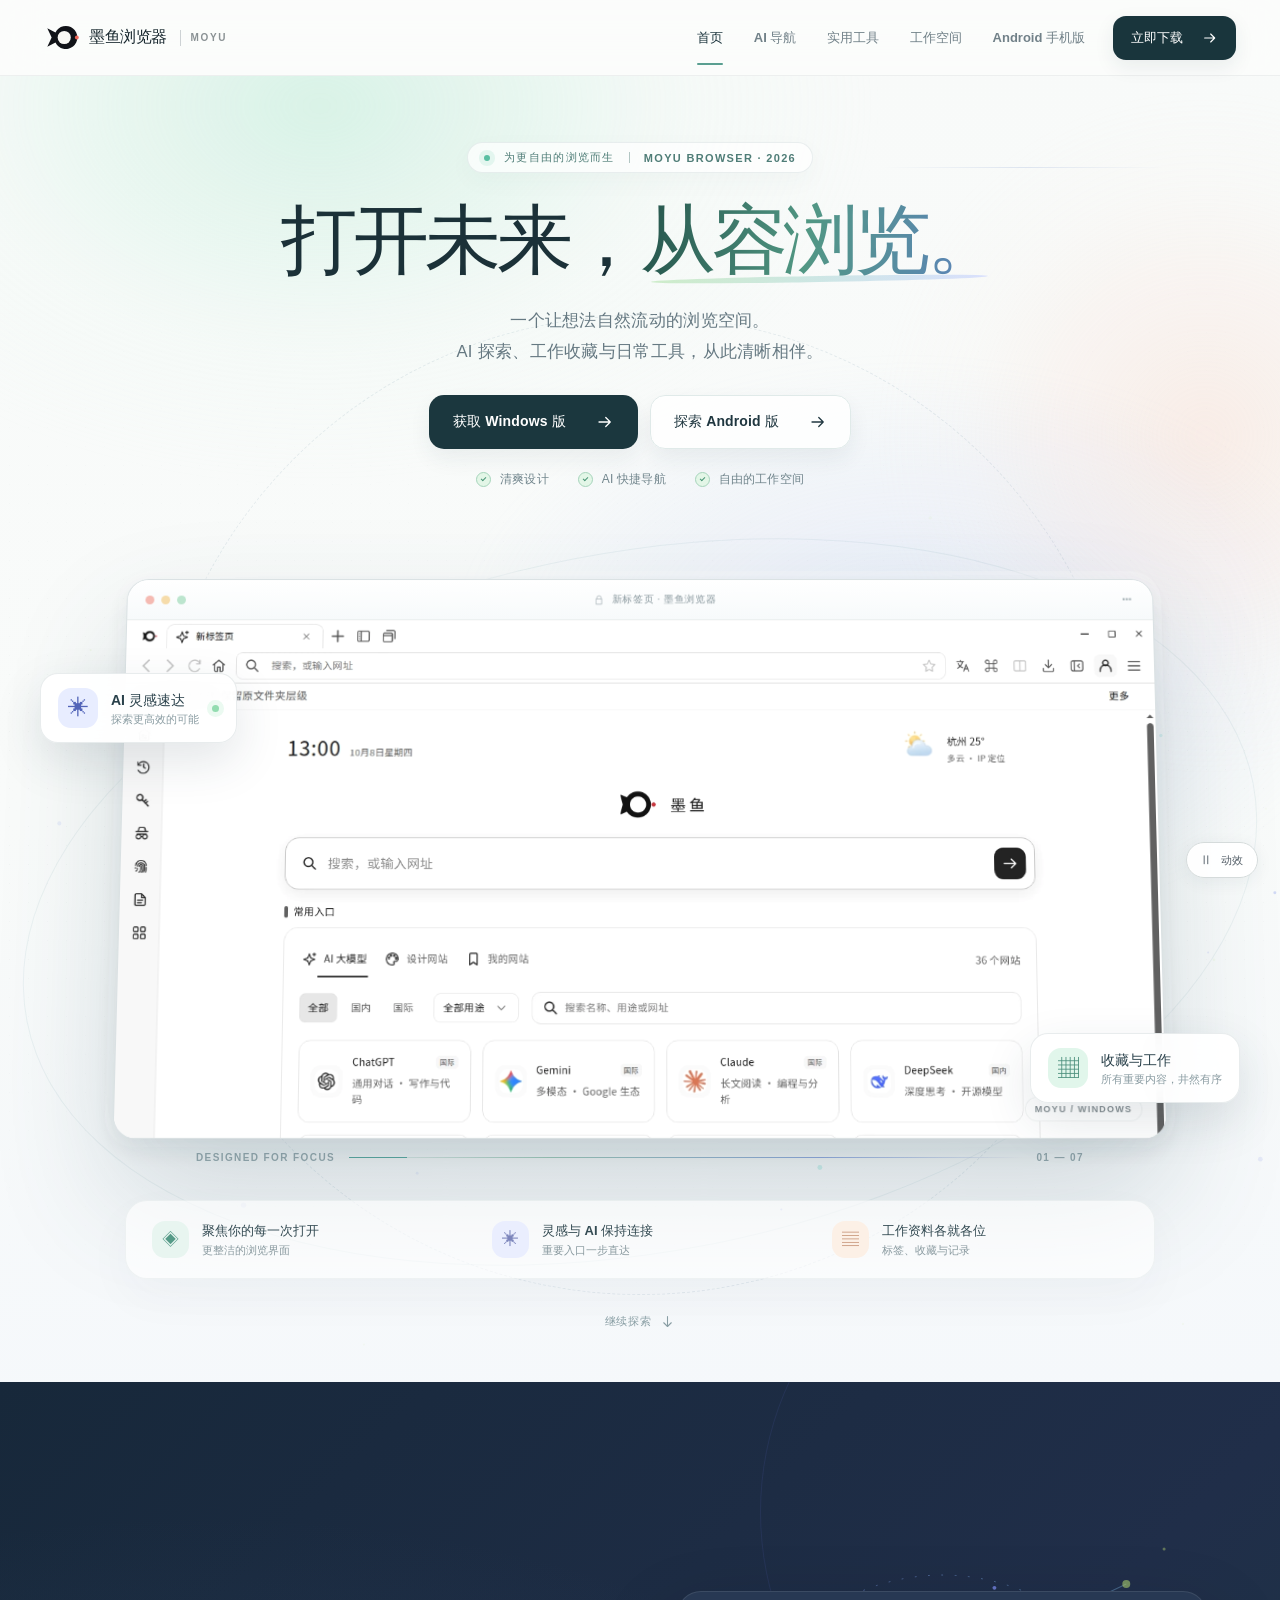
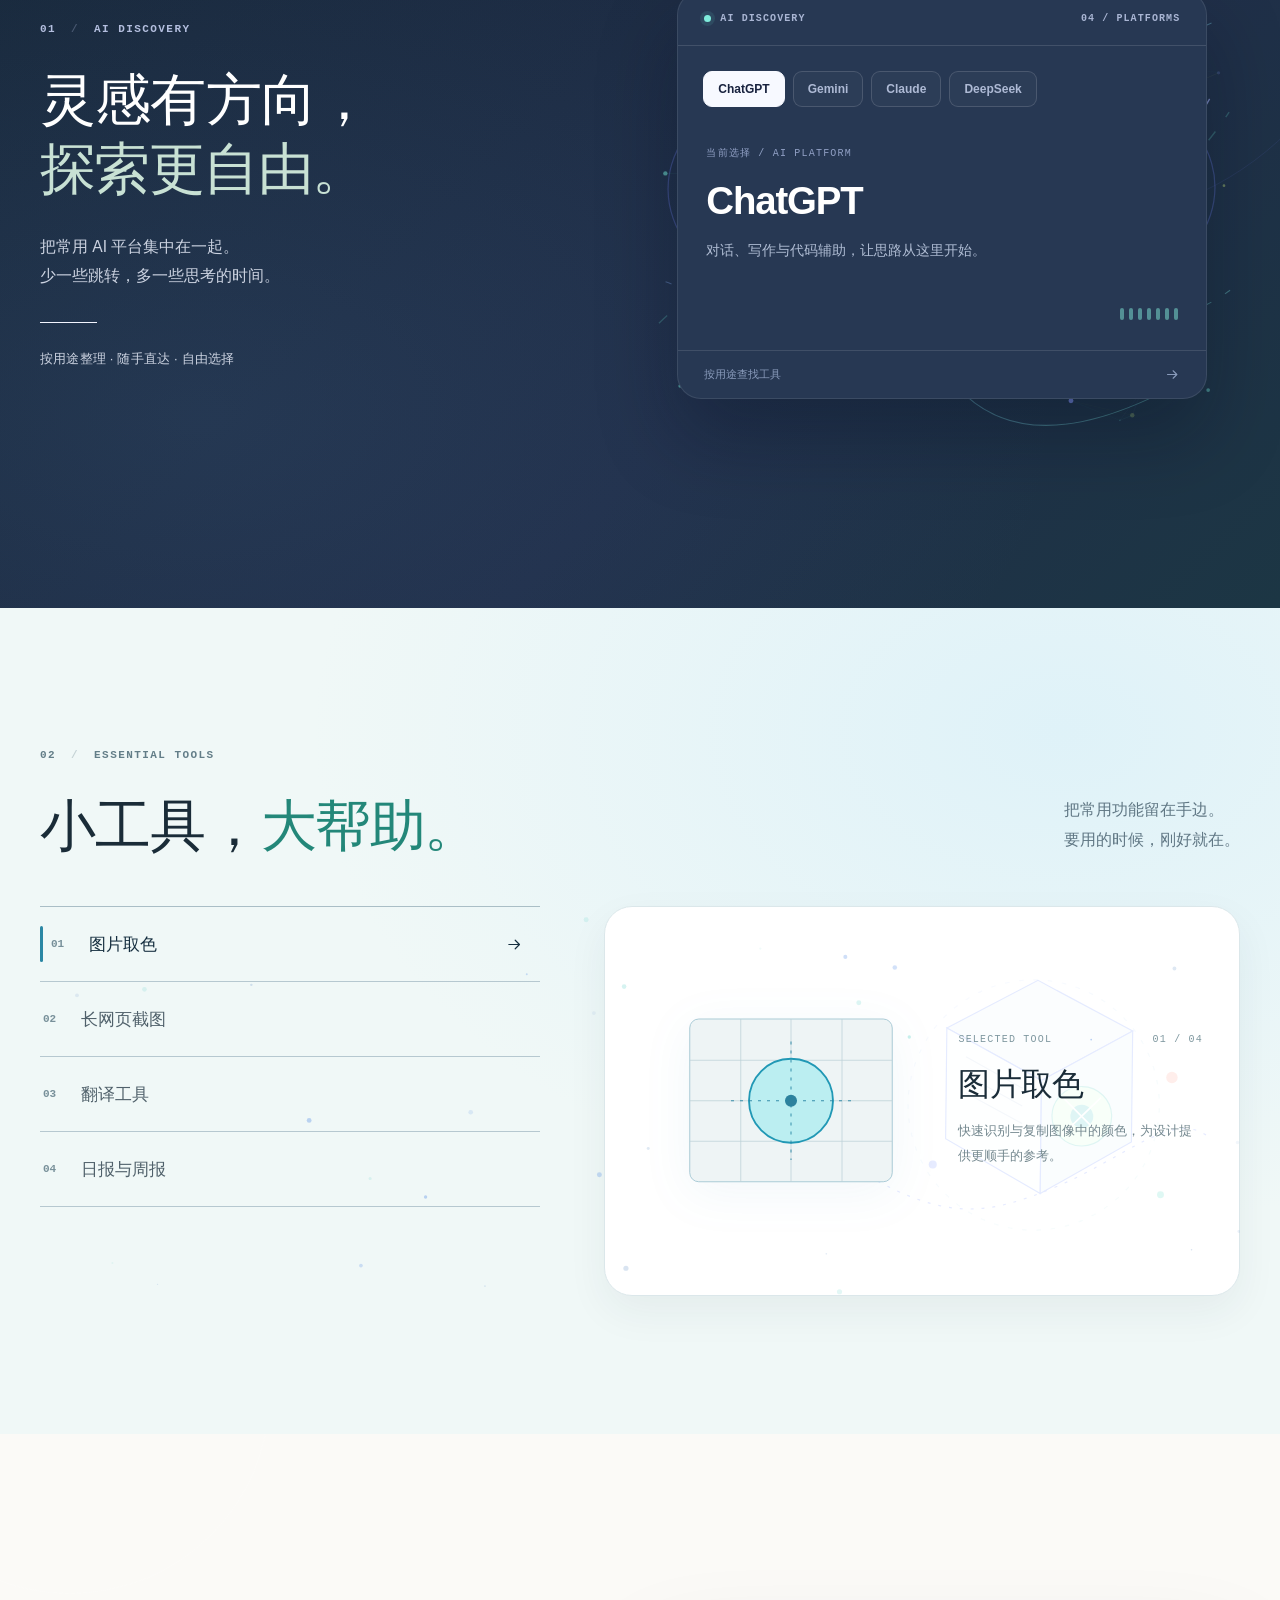
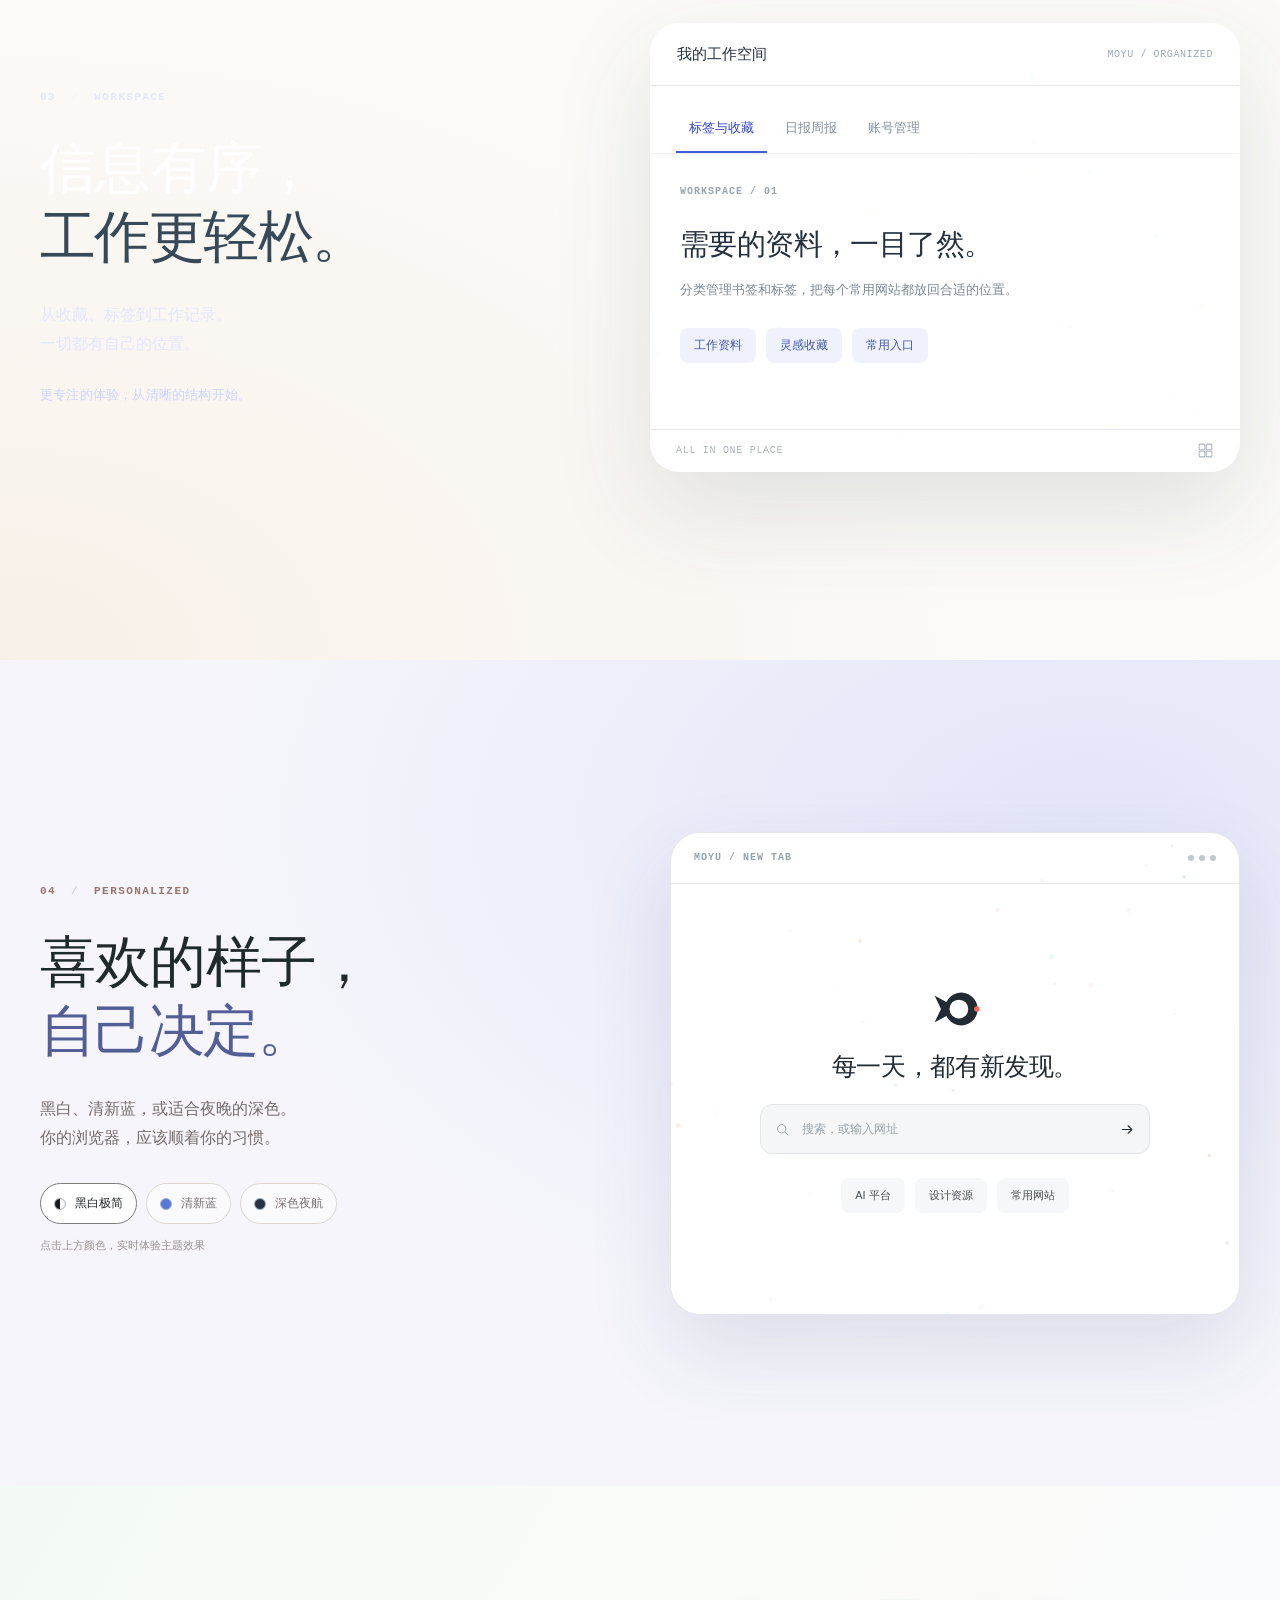
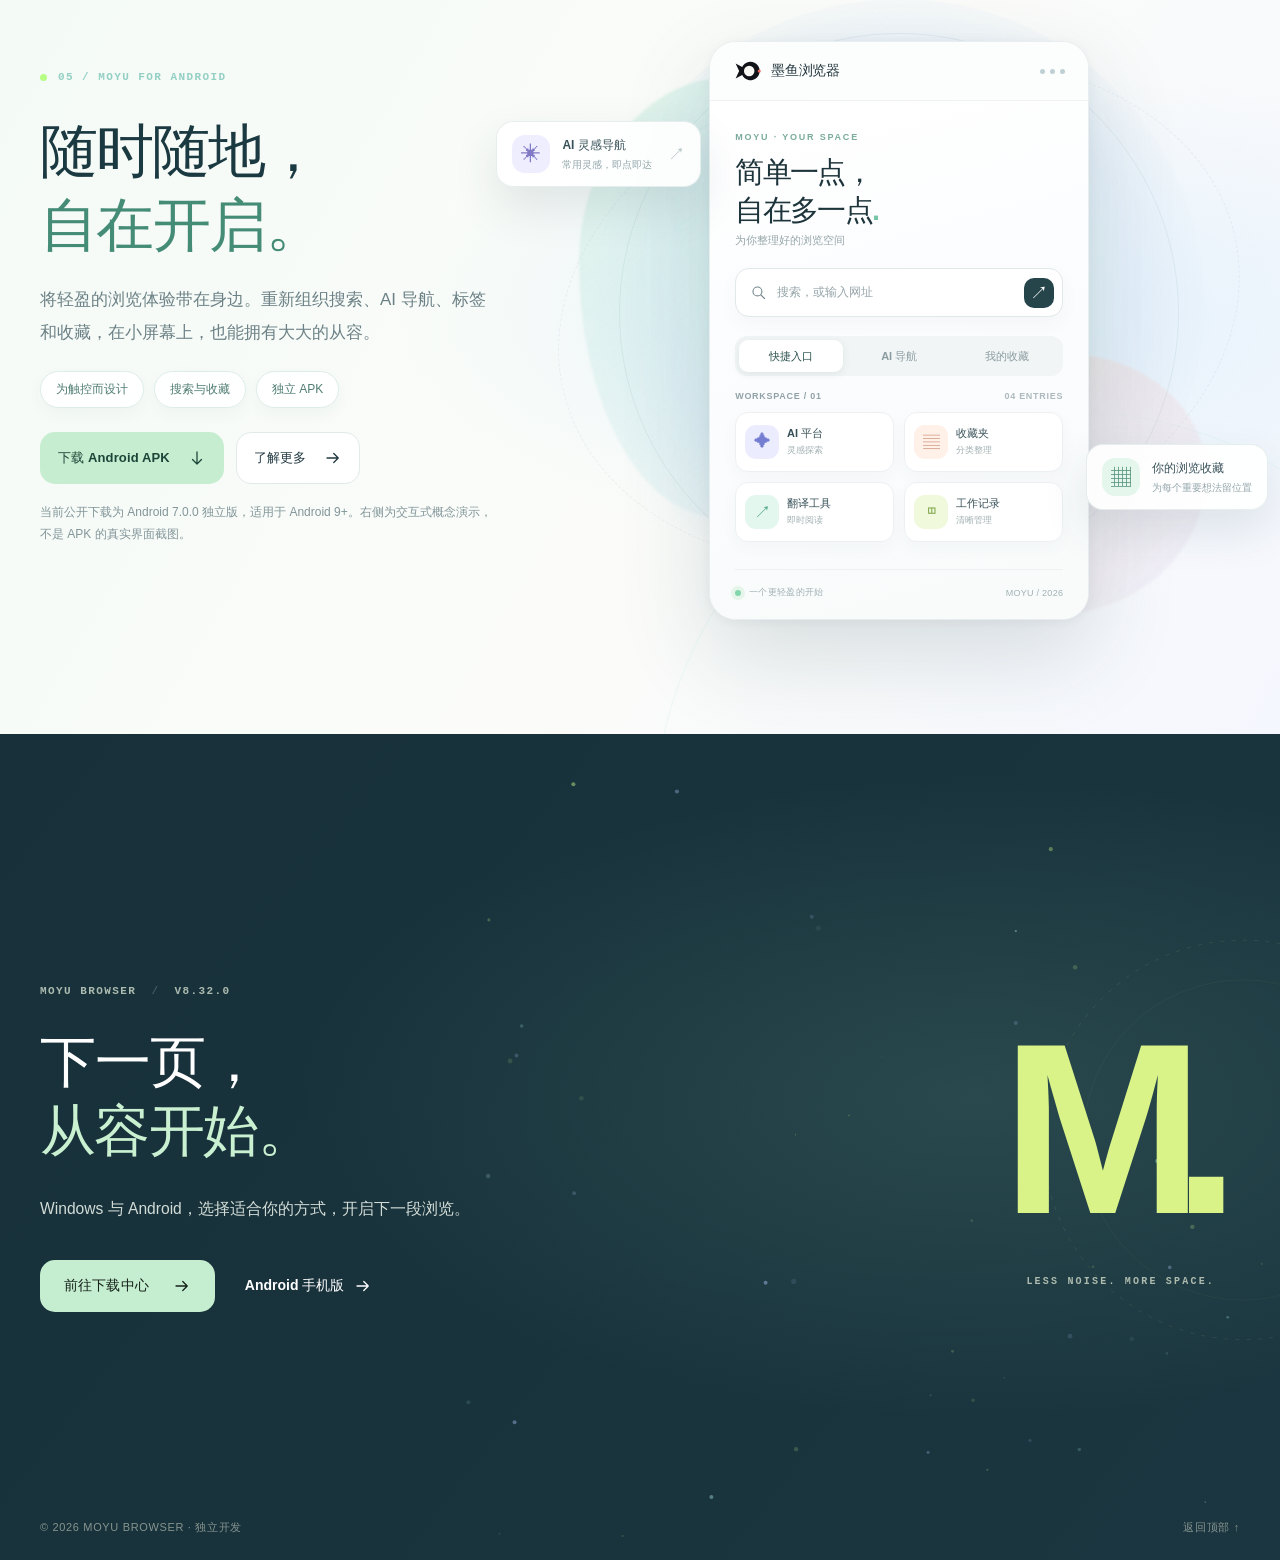
==== commit 70eb3171: "Deploy Moyu official website V11.0 - index.html" ====
--- a/index.html
+++ b/index.html
@@ -6,8 +6,8 @@
 <meta content="#f8f9f6" name="theme-color"/><meta content="墨鱼浏览器 Windows 8.32.0 与 Android 7.0 官网。探索 AI 导航、实用工具、标签与工作空间。全新 SVG 矢量插画与轻量粒子动效。" name="description"/>
 <title>墨鱼浏览器 · 更从容的 Windows 与 Android 浏览体验</title>
 <link href="assets/moyu-mark.svg" rel="icon" type="image/svg+xml"/><link as="image" href="assets/browser-real-8.32.webp" rel="preload"/>
-<link href="styles.css?v=10.1.0" rel="stylesheet"/><script defer="" src="app.js?v=10.1.0"></script>
-</head>
+<link href="styles.css?v=11.0.0" rel="stylesheet"/><script defer="" src="app.js?v=11.0.0"></script>
+<link href="theme-v11.css?v=11.0.0" rel="stylesheet"/><script src="motion-v11.js?v=11.0.0" defer></script></head>
 <body data-page="home">
 <a class="skip-link" href="#main">跳转到主要内容</a>
 <svg aria-hidden="true" class="icons" focusable="false"><defs>
@@ -30,38 +30,33 @@
 <nav aria-label="移动端导航" class="mobile-menu" hidden="" id="mobile-menu"><a href="#intro">首页</a><a href="#ai">AI 导航</a><a href="#tools">实用工具</a><a href="#workspace">工作空间</a><a href="#personalize">个性化</a><a href="download.html">下载中心</a><a href="#android">Android 手机版</a></nav>
 </header>
 <main id="main">
-<!-- 01 / A calm product-first introduction -->
-<section aria-labelledby="intro-title" class="chapter chapter-hero chapter-hero-v9" data-chapter="01" id="intro">
-<div class="container chapter-grid hero-grid hero-grid-v9">
-<div class="chapter-copy hero-copy hero-copy-v9">
-<p class="kicker" data-reveal=""><span class="kicker-dot"></span> THE NEXT WAY TO BROWSE <span class="kicker-slash">/</span> 2026</p>
-<h1 class="headline hero-title-v9" data-reveal="" id="intro-title">打开未来，<br/><span class="emphasis">从容浏览。</span></h1>
-<p class="copy-lead hero-lead-v9" data-reveal="">墨鱼浏览器把工作模式、AI 工具、标签整理与实用入口融合成一个更轻盈、更专注的浏览空间。</p>
-<div class="actions hero-actions-v9" data-reveal=""><a class="button button-dark" href="download.html"><span>下载 Windows 版</span><svg aria-hidden="true"><use href="#i-arrow"></use></svg></a><a class="button button-soft" href="#android"><span>查看 Android 版</span><svg aria-hidden="true"><use href="#i-arrow"></use></svg></a></div>
-<div class="hero-meta hero-meta-v9" data-reveal=""><span>Windows 10 / 11</span><span>工作模式</span><span>AI 导航</span></div>
-
-</div>
-<div aria-label="墨鱼浏览器主视觉展示" class="hero-visual hero-visual-v9" data-reveal="">
-<canvas aria-hidden="true" class="motion-particles" data-particles="hero"></canvas>
-<div class="hero-scene-v9">
-<div class="scene-orbit orbit-a"></div>
-<div class="scene-orbit orbit-b"></div>
-<div class="scene-glow glow-a"></div>
-<div class="scene-glow glow-b"></div>
-<div class="hero-soft-illustration"><img alt="" aria-hidden="true" class="v10-flat-art" loading="eager" src="assets/hero-soft-landscape.svg"/></div>
-<div class="hero-device-shell">
-<div class="hero-device-halo"></div>
-<div class="product-window hero-window" id="product-window">
-<div class="window-toolbar"><span class="traffic"><i></i><i></i><i></i></span><div class="window-url"><svg aria-hidden="true"><use href="#i-search"></use></svg><span>新标签页 · 墨鱼浏览器</span></div><span class="window-kebab">···</span></div>
-<img alt="墨鱼浏览器 8.32.0 新标签页真实截图" height="1120" src="assets/browser-real-8.32.webp" width="1440"/>
-</div>
-</div>
-
-</div>
-
-</div>
-</div>
-<a aria-label="向下浏览 AI 导航" class="scroll-next scroll-next-v9" href="#ai">继续探索 <svg aria-hidden="true"><use href="#i-down"></use></svg></a>
+<!-- 01 / Immersive centered introduction -->
+<section aria-labelledby="intro-title" class="chapter chapter-hero chapter-hero-v11" data-chapter="01" id="intro">
+  <div class="hero-ambient ambient-mint" aria-hidden="true"></div><div class="hero-ambient ambient-peach" aria-hidden="true"></div><div class="hero-ambient ambient-violet" aria-hidden="true"></div>
+  <div class="hero-grain" aria-hidden="true"></div>
+  <div class="container hero-container-v11">
+    <div class="chapter-copy hero-copy hero-copy-v11">
+      <p class="hero-kicker-v11" data-reveal><span class="kicker-light"></span> 为更自由的浏览而生 <span class="hero-kicker-divider"></span> MOYU BROWSER · 2026</p>
+      <h1 class="headline hero-title-v11" data-reveal id="intro-title">打开未来，<span class="hero-gradient-word">从容浏览。</span></h1>
+      <p class="copy-lead hero-lead-v11" data-reveal>一个让想法自然流动的浏览空间。<br class="hero-desktop-break">AI 探索、工作收藏与日常工具，从此清晰相伴。</p>
+      <div class="actions hero-actions-v11" data-reveal><a class="button button-dark button-hero-primary" href="download.html"><span>获取 Windows 版</span><svg aria-hidden="true"><use href="#i-arrow"></use></svg></a><a class="button button-soft button-hero-secondary" href="android.html"><span>探索 Android 版</span><svg aria-hidden="true"><use href="#i-arrow"></use></svg></a></div>
+      <div class="hero-trust" data-reveal><span><i></i>清爽设计</span><span><i></i>AI 快捷导航</span><span><i></i>自由的工作空间</span></div>
+    </div>
+    <div class="hero-visual hero-visual-v11" aria-label="墨鱼浏览器 Windows 界面展示，采用浏览器截图" data-reveal>
+      <div class="hero-light-plane" aria-hidden="true"></div><div class="hero-outline hero-outline-one" aria-hidden="true"></div><div class="hero-outline hero-outline-two" aria-hidden="true"></div>
+      <canvas class="motion-particles" data-particles="hero" aria-hidden="true"></canvas>
+      <div class="hero-floating-card hero-float-left" aria-hidden="true"><span class="floating-glyph floating-glyph-blue">✳</span><span><strong>AI 灵感速达</strong><small>探索更高效的可能</small></span><span class="floating-bubble"></span></div>
+      <div class="hero-floating-card hero-float-right" aria-hidden="true"><span class="floating-glyph floating-glyph-mint">▦</span><span><strong>收藏与工作</strong><small>所有重要内容，井然有序</small></span></div>
+      <div class="hero-window-frame">
+        <div class="hero-window-top"><div class="hero-window-dots"><i></i><i></i><i></i></div><span class="hero-window-address"><svg viewBox="0 0 24 24" fill="none" aria-hidden="true"><path d="M8 10V8a4 4 0 0 1 8 0v2M7 10h10v10H7z" stroke="currentColor" stroke-width="1.4" stroke-linecap="round" stroke-linejoin="round"/></svg> 新标签页 · 墨鱼浏览器</span><span class="hero-window-menu">⋯</span></div>
+        <div class="hero-window-screen"><img alt="墨鱼浏览器 Windows 8.32.0 实际新标签页截图：AI 导航、搜索与常用网址" width="1440" height="1120" src="assets/browser-real-8.32.webp" fetchpriority="high"></div>
+        <span class="hero-window-corner" aria-hidden="true">MOYU  /  WINDOWS</span>
+      </div>
+      <div class="hero-bottom-ruler" aria-hidden="true"><span>DESIGNED FOR FOCUS</span><div class="hero-flow-line"><i></i></div><span>01 — 07</span></div>
+    </div>
+    <div class="hero-experience-bar" data-reveal><div><span class="experience-icon">◈</span><span><b>聚焦你的每一次打开</b><small>更整洁的浏览界面</small></span></div><div><span class="experience-icon">✳</span><span><b>灵感与 AI 保持连接</b><small>重要入口一步直达</small></span></div><div><span class="experience-icon">▤</span><span><b>工作资料各就各位</b><small>标签、收藏与记录</small></span></div></div>
+  </div>
+  <a aria-label="继续了解 AI 导航" class="scroll-next scroll-next-v11" href="#ai"><span>继续探索</span><svg aria-hidden="true"><use href="#i-down"></use></svg></a>
 </section>
 <!-- 02 / AI -->
 <section aria-labelledby="ai-title" class="chapter chapter-ai" data-chapter="02" id="ai">
@@ -98,41 +93,40 @@
 <div class="chapter-copy"><p class="kicker" data-reveal="">04 <span class="kicker-slash">/</span> PERSONALIZED</p><h2 class="headline" data-reveal="" id="personal-title">喜欢的样子，<br/><span class="emphasis">自己决定。</span></h2><p class="copy-lead" data-reveal="">黑白、清新蓝，或适合夜晚的深色。<br/>你的浏览器，应该顺着你的习惯。</p><div aria-label="体验主题颜色" class="theme-choices" data-reveal="" role="group"><button aria-pressed="true" class="theme-choice is-selected" data-theme="neutral" type="button"><span class="theme-dot neutral"></span>黑白极简</button><button aria-pressed="false" class="theme-choice" data-theme="blue" type="button"><span class="theme-dot blue"></span>清新蓝</button><button aria-pressed="false" class="theme-choice" data-theme="night" type="button"><span class="theme-dot night"></span>深色夜航</button></div><p class="demo-hint" data-reveal="">点击上方颜色，实时体验主题效果</p></div>
 <div class="personal-preview" data-reveal="" data-theme-active="neutral"><canvas aria-hidden="true" class="motion-particles" data-particles="personal"></canvas><div class="preview-top"><span>MOYU / NEW TAB</span><div><i></i><i></i><i></i></div></div><div class="preview-center"><div class="preview-emblem"><svg aria-hidden="true" viewbox="0 0 64 64"><path d="M6 15 21 23a21 21 0 1 1 0 18L6 49l8-17Z" fill="currentColor"></path><circle cx="37" cy="32" fill="var(--preview-paper)" r="12"></circle><circle cx="60" cy="32" fill="#f36a5f" r="3.5"></circle></svg></div><h3>每一天，都有新发现。</h3><div class="preview-search"><svg aria-hidden="true"><use href="#i-search"></use></svg><span>搜索，或输入网址</span><svg aria-hidden="true"><use href="#i-arrow"></use></svg></div><div class="preview-shortcuts"><span>AI 平台</span><span>设计资源</span><span>常用网站</span></div></div></div>
 </div></section>
-<!-- 06 / CTA -->
-<section aria-labelledby="android-title" class="chapter chapter-android chapter-android-v9" data-chapter="06" id="android">
-<div class="container chapter-grid android-grid android-grid-v9">
-<div class="chapter-copy android-copy android-copy-v9">
-<p class="kicker" data-reveal=""><span class="kicker-dot"></span> 05 <span class="kicker-slash">/</span> MOYU FOR ANDROID</p>
-<h2 class="headline" data-reveal="" id="android-title">把墨鱼，<br/><span class="emphasis">装进口袋。</span></h2>
-<p class="copy-lead" data-reveal="">更轻快的手机浏览体验，把搜索、标签、工作区与常用工具，整理进更整洁、更顺手的界面里。</p>
-<div class="android-feature-chips" data-reveal=""><span>底部操作更顺手</span><span>常用入口更集中</span></div>
-<div class="actions" data-reveal=""><a class="button button-mint" download="" href="downloads/MoyuBrowser_7.0.0_Android.apk"><span>下载 Android APK</span><svg aria-hidden="true"><use href="#i-down"></use></svg></a><a class="button button-soft" href="android.html"><span>查看安装说明</span><svg aria-hidden="true"><use href="#i-arrow"></use></svg></a></div>
-<p class="android-note" data-reveal="">Android 7.0.0 为独立发布版，适用于 Android 9 及以上设备。版本号与 Windows 8.32.0 不同，请以下载页说明为准。</p>
-</div>
-<div aria-label="墨鱼浏览器 Android 手机版展示" class="android-stage android-stage-v9" data-reveal="">
-<canvas aria-hidden="true" class="motion-particles" data-particles="android"></canvas>
-<div class="android-stage-shell">
-<div aria-hidden="true" class="android-stage-art"><img alt="" aria-hidden="true" class="v10-android-art" loading="lazy" src="assets/mobile-soft-landscape.svg"/></div>
-<div class="android-phone-card">
-<div aria-label="Android 浏览器界面设计示意，非实际截图" class="android-phone">
-<div aria-hidden="true" class="phone-sensor"></div>
-<div class="phone-top"><span>9:41</span><span class="phone-status-dots">● ︱ ◕</span></div>
-<div class="phone-content">
-<div class="phone-brand"><img alt="" height="38" src="assets/moyu-mark.svg" width="38"/><span>墨鱼浏览器</span></div>
-<div class="phone-search"><span>搜索，或输入网址</span><span class="search-arrow">↗</span></div>
-<div class="phone-focus-card"><strong>继续浏览</strong><p>常用网址、标签与工作区都在附近。</p></div>
-<div class="phone-stack-row"><span>AI 入口</span><span>收藏夹</span><span>工具箱</span></div>
-<div class="phone-news clean-news"><span class="phone-news-symbol">✦</span><span>更整洁的移动首页<small>轻快布局 · 柔和视觉</small></span><b>↗</b></div>
-</div>
-<div class="phone-bottom tidy-bottom"><span>⌂</span><span>‹</span><span class="phone-bottom-focus">◎</span><span>□</span><span>☰</span></div>
-<div class="phone-home-indicator"></div>
-</div>
-</div>
-
-</div>
-
-</div>
-</div>
+<!-- 06 / Android showcase - no phone frame -->
+<section aria-labelledby="android-title" class="chapter chapter-android chapter-android-v11" data-chapter="06" id="android">
+  <div class="container android-grid-v11">
+    <div class="chapter-copy android-copy-v11">
+      <p class="kicker" data-reveal><span class="kicker-dot"></span> 05 / MOYU FOR ANDROID</p>
+      <h2 class="headline" data-reveal id="android-title">随时随地，<br><span class="emphasis">自在开启。</span></h2>
+      <p class="copy-lead" data-reveal>将轻盈的浏览体验带在身边。重新组织搜索、AI 导航、标签和收藏，在小屏幕上，也能拥有大大的从容。</p>
+      <div class="android-feature-chips" data-reveal><span>为触控而设计</span><span>搜索与收藏</span><span>独立 APK</span></div>
+      <div class="actions" data-reveal><a class="button button-mint" download href="downloads/MoyuBrowser_7.0.0_Android.apk">下载 Android APK <svg aria-hidden="true"><use href="#i-down"></use></svg></a><a class="button button-soft" href="android.html">了解更多 <svg aria-hidden="true"><use href="#i-arrow"></use></svg></a></div>
+      <p class="android-note" data-reveal>当前公开下载为 Android 7.0.0 独立版，适用于 Android 9+。右侧为交互式概念演示，不是 APK 的真实界面截图。</p>
+    </div>
+    <div class="android-v11-stage" data-reveal><div class="moyu-app-scene" data-mobile-demo>
+  <div class="demo-atmosphere demo-atmosphere-a" aria-hidden="true"></div>
+  <div class="demo-atmosphere demo-atmosphere-b" aria-hidden="true"></div>
+  <div class="demo-orbit demo-orbit-a" aria-hidden="true"></div><div class="demo-orbit demo-orbit-b" aria-hidden="true"></div>
+  <div class="demo-float demo-float-ai" aria-hidden="true"><span class="demo-float-icon">✳</span><span><b>AI 灵感导航</b><small>常用灵感，即点即达</small></span><span class="demo-floating-arrow">↗</span></div>
+  <div class="demo-float demo-float-book" aria-hidden="true"><span class="demo-float-book-icon">▦</span><span><b>你的浏览收藏</b><small>为每个重要想法留位置</small></span></div>
+  <div class="demo-main-window" aria-label="墨鱼浏览器 Android 交互式概念展示，非真实应用截图">
+    <div class="demo-window-head"><span class="demo-brand"><img src="assets/moyu-mark.svg" alt="" width="28" height="28"><b>墨鱼浏览器</b></span><span class="demo-window-actions"><i></i><i></i><i></i></span></div>
+    <div class="demo-window-inner"><div class="demo-greeting"><span>MOYU · YOUR SPACE</span><h3>简单一点，<br>自在多一点<span class="demo-accent-dot">.</span></h3><p>为你整理好的浏览空间</p></div>
+      <div class="demo-search" aria-label="浏览器搜索框概念展示"><svg viewBox="0 0 24 24" fill="none" aria-hidden="true"><circle cx="10.5" cy="10.5" r="6.3" stroke="currentColor" stroke-width="1.6"/><path d="m15.5 15.5 5 5" stroke="currentColor" stroke-width="1.6" stroke-linecap="round"/></svg><span>搜索，或输入网址</span><span class="demo-search-submit">↗</span></div>
+      <div class="demo-switcher" role="tablist" aria-label="切换 Android 功能展示"><button type="button" class="is-active" role="tab" aria-selected="true" tabindex="0" data-demo-tab="0">快捷入口</button><button type="button" role="tab" aria-selected="false" tabindex="-1" data-demo-tab="1">AI 导航</button><button type="button" role="tab" aria-selected="false" tabindex="-1" data-demo-tab="2">我的收藏</button></div>
+      <div class="demo-content" role="tabpanel" aria-live="polite"><div class="demo-content-title"><span data-demo-label>WORKSPACE / 01</span><span class="demo-content-count" data-demo-count>04 ENTRIES</span></div><div class="demo-tile-grid" data-demo-tiles>
+        <div class="demo-tile"><span class="demo-tile-symbol sym-iris">✦</span><strong>AI 平台</strong><small>灵感探索</small></div>
+        <div class="demo-tile"><span class="demo-tile-symbol sym-coral">▤</span><strong>收藏夹</strong><small>分类整理</small></div>
+        <div class="demo-tile"><span class="demo-tile-symbol sym-mint">↗</span><strong>翻译工具</strong><small>即时阅读</small></div>
+        <div class="demo-tile"><span class="demo-tile-symbol sym-lime">◫</span><strong>工作记录</strong><small>清晰管理</small></div>
+      </div></div>
+      <div class="demo-window-bottom"><span><i class="demo-status-dot"></i> 一个更轻盈的开始</span><span>MOYU / 2026</span></div>
+    </div>
+  </div>
+  <div class="demo-ribbon" aria-hidden="true"><i></i><span>SIMPLER. SMARTER. CALMER.</span></div>
+</div></div>
+  </div>
 </section><section aria-labelledby="release-title" class="chapter chapter-final" data-chapter="07" id="release"><canvas aria-hidden="true" class="motion-particles final-particles" data-particles="final"></canvas><svg aria-hidden="true" class="final-art" viewbox="0 0 1200 720"><circle class="final-ring ring1" cx="888" cy="350" r="282"></circle><circle class="final-ring ring2" cx="888" cy="350" r="226"></circle><path class="final-arc" d="M550 590C800 120 1070 110 1290 372"></path></svg><div class="container final-layout"><div class="chapter-copy"><p class="kicker" data-reveal="">MOYU BROWSER <span class="kicker-slash">/</span> V8.32.0</p><h2 class="headline" data-reveal="" id="release-title">下一页，<br/><span class="emphasis">从容开始。</span></h2><p class="copy-lead" data-reveal="">Windows 与 Android，选择适合你的方式，开启下一段浏览。</p><div class="actions" data-reveal=""><a class="button button-lime" href="download.html">前往下载中心 <svg aria-hidden="true"><use href="#i-arrow"></use></svg></a><a class="link-text final-android-link" href="android.html">Android 手机版 <svg aria-hidden="true"><use href="#i-arrow"></use></svg></a></div></div><div aria-hidden="true" class="final-mark"><span class="final-mono">M.</span><p>LESS NOISE. MORE SPACE.</p></div></div><footer class="site-footer container"><span>© 2026 MOYU BROWSER · 独立开发</span><a href="#intro">返回顶部 ↑</a></footer></section>
 </main>
 <button aria-label="暂停背景动效" aria-pressed="true" class="motion-toggle" id="motion-toggle" title="暂停背景动效" type="button"><span aria-hidden="true" class="motion-icon">Ⅱ</span><span class="motion-label">动效</span></button></body></html>
--- a/theme-v11.css
+++ b/theme-v11.css
@@ -0,0 +1,417 @@
+/* MOYU BROWSER 11.0 / Visual Direction: Fluid Editorial. All styles scoped, zero external dependencies. */
+:root{
+ --v11-ink:#16262d;--v11-muted:#66767f;--v11-aqua:#4f968e;--v11-blue:#6777dc;
+ --v11-mint:#e0f9ed;--v11-paper:#f8faf9;--v11-border:rgba(29,62,65,.10);
+ --v11-ease:cubic-bezier(.22,1,.36,1);--v11-shadow:0 30px 90px rgba(44,71,85,.105);
+}
+html{scroll-behavior:smooth;scroll-padding-top:76px}
+body{background:var(--v11-paper);color:var(--v11-ink)}
+.site-header{height:76px;background:rgba(252,253,252,.82);-webkit-backdrop-filter:blur(22px) saturate(1.24);backdrop-filter:blur(22px) saturate(1.24);border-bottom:1px solid rgba(43,69,80,.065)}
+.header-inner{width:min(1360px,calc(100% - 88px));gap:28px}
+.site-header .brand img{width:35px;height:35px;object-fit:contain;aspect-ratio:1}
+.site-header .brand-name{font-size:16px;font-weight:735;letter-spacing:-.03em}
+.site-header .desktop-nav{gap:clamp(20px,2.4vw,38px)}
+.site-header .desktop-nav a{font-size:13px;color:#718188;letter-spacing:0;font-weight:600}
+.site-header .desktop-nav a:hover,.site-header .desktop-nav a.active{color:#1b343c}
+.site-header .desktop-nav a::after{bottom:-18px;background:#5a9f91;height:2px;border-radius:99px}
+.site-header .nav-download{height:44px;min-height:44px;padding-inline:18px;background:#19353c;border-radius:13px;box-shadow:0 7px 20px rgba(20,52,62,.08)}
+.site-header .nav-download:hover{background:#285d63;box-shadow:0 12px 26px rgba(20,52,62,.17)}
+.top-progress span{background:linear-gradient(90deg,#7cc9be,#8293e6,#c3e5a7)}
+.button{border-radius:15px;transition:transform .35s var(--v11-ease),box-shadow .35s var(--v11-ease),background .3s}
+.button:focus-visible,.demo-switcher button:focus-visible{outline:3px solid #71acec;outline-offset:3px}
+.button-dark{background:#1d383e;color:#fff}
+.button-dark:hover{background:#284d56;box-shadow:0 16px 35px rgba(22,57,66,.21)}
+.button-soft{background:rgba(255,255,255,.82);border:1px solid #e0eae9;color:#203740}
+.button-soft:hover{background:#fff;box-shadow:0 16px 32px rgba(33,64,72,.085)}
+.button-mint{background:#c6edcf;color:#1c4539}
+.button-mint:hover{background:#ace6bf;box-shadow:0 15px 30px rgba(57,130,102,.11)}
+
+/* HERO / A clear, centered statement plus a genuinely large product visual */
+body[data-page=home] .chapter-hero-v11{position:relative;display:block;isolation:isolate;min-height:0;padding:66px 0 46px;overflow:hidden;color:var(--v11-ink);background:linear-gradient(178deg,#f8faf9 0%,#f9fbfa 55%,#f5f8fb 100%)}
+body[data-page=home] .chapter-hero-v11::before{display:none}
+.chapter-hero-v11 .hero-container-v11{position:relative;z-index:2;width:min(1390px,calc(100% - 80px));margin:auto;display:flex;flex-direction:column;align-items:center}
+.hero-ambient{position:absolute;z-index:-1;border-radius:50%;filter:blur(9px);pointer-events:none;animation:v11Breath 9s ease-in-out infinite alternate}
+.ambient-mint{width:min(1100px,94vw);height:740px;top:-340px;left:-230px;background:radial-gradient(ellipse,rgba(170,231,204,.40),rgba(226,250,237,.10) 48%,transparent 73%)}
+.ambient-peach{width:650px;height:670px;right:-250px;top:25px;background:radial-gradient(ellipse,rgba(249,205,189,.30),rgba(255,228,217,.06) 53%,transparent 74%);animation-delay:-4s}
+.ambient-violet{width:920px;height:580px;left:35%;top:280px;background:radial-gradient(ellipse,rgba(191,205,246,.31),transparent 70%);animation-delay:-7s}
+.hero-grain{position:absolute;inset:0;pointer-events:none;opacity:.28;background-image:radial-gradient(rgba(71,91,99,.14) .6px,transparent .6px);background-size:19px 19px;mask-image:linear-gradient(0deg,transparent,#000 45%,transparent 95%);-webkit-mask-image:linear-gradient(0deg,transparent,#000 45%,transparent 95%)}
+.chapter-hero-v11 .hero-copy-v11{width:100%;max-width:1200px;text-align:center;display:flex;flex-direction:column;align-items:center;padding:0;z-index:3}
+.hero-kicker-v11{display:inline-flex;align-items:center;justify-content:center;gap:14px;min-height:31px;padding:6px 16px;margin:0 0 23px;background:rgba(255,255,255,.71);border:1px solid rgba(91,125,130,.12);border-radius:999px;font-size:11px;font-weight:700;letter-spacing:.12em;color:#4f7d77;box-shadow:0 8px 24px rgba(49,85,89,.035)}
+.kicker-light{width:6px;height:6px;background:#59bfa2;box-shadow:0 0 0 5px rgba(75,192,156,.12);border-radius:50%;flex:none;animation:v11Pulse 3s ease-in-out infinite}
+.hero-kicker-divider{width:1px;height:11px;background:#b2c6c3}
+body[data-page=home] .hero-copy-v11 .hero-title-v11{font-size:clamp(47px,5.95vw,94px);font-weight:760;letter-spacing:-.056em;line-height:1.16;margin:0 0 22px;text-align:center;max-width:none;color:#1b3138;text-wrap:balance}
+.hero-gradient-word{display:inline!important;color:#457f76;background:linear-gradient(97deg,#25544b 1%,#519783 46%,#5e81c2 100%);-webkit-background-clip:text;background-clip:text;-webkit-text-fill-color:transparent;position:relative;white-space:nowrap}
+.hero-gradient-word::after{content:"";position:absolute;bottom:-.01em;left:3%;width:94%;height:.085em;border-radius:100%;background:linear-gradient(90deg,#bee7b8,#bcdedc,#ced6ff);opacity:.72;transform:rotate(-1deg);z-index:-1}
+body[data-page=home] .hero-copy-v11 .hero-lead-v11{max-width:720px;text-align:center;font-size:clamp(15px,1.3vw,19px);line-height:1.86;color:#667982;letter-spacing:.018em;margin:0}
+body[data-page=home] .hero-copy-v11 .hero-actions-v11{display:flex;gap:12px;justify-content:center;align-items:center;margin:27px 0 0}
+body[data-page=home] .hero-copy-v11 .hero-actions-v11 .button{min-height:54px;min-width:194px;justify-content:center;gap:30px;padding:0 23px;font-size:14px;box-shadow:0 10px 22px rgba(34,65,72,.065)}
+.button-hero-primary{background:#1b373e;position:relative;overflow:hidden}
+.button-hero-primary::before{content:"";position:absolute;inset:0;transform:translateX(-140%) skewX(-24deg);width:45%;background:linear-gradient(90deg,transparent,rgba(255,255,255,.18),transparent);transition:transform .85s var(--v11-ease)}
+.button-hero-primary:hover::before{transform:translateX(360%) skewX(-24deg)}
+.hero-trust{display:flex;justify-content:center;gap:29px;margin:22px 0 0;color:#71858c;font-size:12px;letter-spacing:.015em;flex-wrap:wrap}
+.hero-trust span{display:inline-flex;align-items:center;gap:9px}
+.hero-trust i{display:block;width:15px;height:15px;border-radius:50%;background:#e3f6e7;border:1px solid #a5d3ba;position:relative}
+.hero-trust i::after{content:"";position:absolute;width:5px;height:3px;border-left:1.5px solid #4a9577;border-bottom:1.5px solid #4a9577;transform:rotate(-45deg);top:4px;left:4px}
+/* stage is not a boxed card: screenshot takes over its entire central width */
+body[data-page=home] .hero-visual-v11{width:100%;height:672px;min-height:0;margin:27px 0 0;border:0;border-radius:0;padding:60px 0 0;background:transparent!important;box-shadow:none!important;overflow:visible;isolation:isolate;display:block;perspective:1200px}
+body[data-page=home] .hero-visual-v11::before{display:none}
+.hero-visual-v11 .motion-particles{position:absolute;inset:0;z-index:1;pointer-events:none;opacity:.43}
+.hero-light-plane{position:absolute;width:86%;height:390px;border-radius:50%;left:7%;top:145px;background:radial-gradient(ellipse,rgba(183,213,235,.26),rgba(168,226,202,.14) 43%,transparent 74%);filter:blur(8px);z-index:0;animation:v11Breath 7s ease-in-out infinite alternate}
+.hero-outline{pointer-events:none;position:absolute;border-radius:50%;border:1px solid rgba(70,112,139,.11);z-index:0}
+.hero-outline-one{width:980px;height:980px;left:50%;top:-200px;transform:translateX(-50%);border-style:dashed;animation:v11Orbit 90s linear infinite}
+.hero-outline-two{width:1250px;height:700px;left:50%;top:37px;transform:translateX(-50%) rotate(-11deg);border-color:rgba(89,149,153,.09)}
+.hero-window-frame{position:relative;z-index:3;width:min(1090px,calc(100% - 160px));height:560px;margin:auto;border:1px solid rgba(86,121,130,.22);border-radius:22px;background:#fff;box-shadow:0 55px 120px rgba(52,84,99,.20),0 10px 25px rgba(38,67,79,.10),0 0 0 8px rgba(255,255,255,.29);overflow:hidden;transform:perspective(1600px) rotateX(2deg);transition:transform .7s var(--v11-ease),box-shadow .7s var(--v11-ease)}
+.hero-window-frame:hover{transform:perspective(1600px) rotateX(0) translateY(-7px);box-shadow:0 65px 130px rgba(52,84,99,.235),0 10px 25px rgba(38,67,79,.12),0 0 0 8px rgba(255,255,255,.38)}
+.hero-window-top{height:41px;display:flex;align-items:center;justify-content:space-between;gap:16px;padding:0 18px;background:linear-gradient(180deg,#fff,#f7fafb);border-bottom:1px solid #edf1f1}
+.hero-window-dots{display:flex;align-items:center;gap:7px}
+.hero-window-dots i{width:9px;height:9px;border-radius:50%;background:#f5bab2}
+.hero-window-dots i:nth-child(2){background:#f6dcaa}.hero-window-dots i:nth-child(3){background:#bce5ce}
+.hero-window-address{display:flex;align-items:center;gap:7px;font-size:10px;color:#87969c;letter-spacing:.06em}
+.hero-window-address svg{width:13px;height:13px;opacity:.7}
+.hero-window-menu{color:#a4b1b5;letter-spacing:3px;font-size:17px;line-height:0}
+.hero-window-screen{height:calc(100% - 41px);overflow:hidden;position:relative}
+.hero-window-screen::after{content:"";position:absolute;inset:0;pointer-events:none;box-shadow:inset 0 1px 0 rgba(0,0,0,.018)}
+.hero-window-screen img{display:block;width:100%;height:auto;min-height:100%;object-fit:cover;object-position:top center;filter:contrast(1.02)}
+.hero-window-corner{position:absolute;right:23px;bottom:16px;z-index:3;letter-spacing:.13em;color:rgba(65,79,85,.63);font-size:9px;font-weight:650;padding:6px 9px;border:1px solid rgba(73,98,100,.07);border-radius:30px;background:rgba(255,255,255,.91)}
+.hero-floating-card{position:absolute;z-index:4;display:flex;align-items:center;gap:13px;padding:14px 17px;border:1px solid rgba(90,123,131,.14);border-radius:18px;background:rgba(255,255,255,.94);-webkit-backdrop-filter:blur(15px);backdrop-filter:blur(15px);box-shadow:0 18px 48px rgba(35,65,78,.13);pointer-events:none;animation:v11Float 6.5s ease-in-out infinite}
+.hero-floating-card strong{display:block;color:#29404a;font-size:14px;line-height:1.5;font-weight:750;white-space:nowrap}
+.hero-floating-card small{display:block;color:#8a9ca2;font-size:11px;margin-top:1px;white-space:nowrap}
+.hero-float-left{top:158px;left:0;animation-delay:-1.8s}
+.hero-float-right{bottom:84px;right:0;animation-delay:-4.1s}
+.floating-glyph{display:grid;place-items:center;flex:0 0 40px;width:40px;height:40px;border-radius:13px;font-size:21px;font-weight:700;color:#5264b8}
+.floating-glyph-blue{background:#e8edff}.floating-glyph-mint{background:#e1f6eb;color:#498e7b}
+.floating-bubble{width:7px;height:7px;border-radius:100%;background:#93dcb0;box-shadow:0 0 0 5px rgba(153,228,183,.2)}
+.hero-bottom-ruler{position:absolute;z-index:2;bottom:12px;left:13%;width:74%;height:36px;display:flex;align-items:center;gap:14px;color:#9aadb2;font-size:10px;letter-spacing:.14em;font-weight:650;white-space:nowrap}
+.hero-flow-line{flex:1;height:1px;background:linear-gradient(90deg,transparent,#a2cdbd 30%,#93ade3 70%,transparent);position:relative;overflow:hidden}
+.hero-flow-line i{position:absolute;width:58px;height:2px;top:0;left:0;background:#5caca4;box-shadow:0 0 16px #7ccbc2;animation:v11Progress 6s ease-in-out infinite}
+.hero-experience-bar{width:min(1030px,100%);display:grid;grid-template-columns:repeat(3,minmax(0,1fr));gap:10px;margin:13px auto 0;padding:9px;background:rgba(255,255,255,.64);border:1px solid rgba(94,131,132,.08);border-radius:22px;box-shadow:0 18px 48px rgba(44,70,83,.035)}
+.hero-experience-bar>div{display:flex;align-items:center;gap:13px;padding:11px 17px;min-width:0;border-radius:15px;transition:background .3s,transform .3s}
+.hero-experience-bar>div:hover{background:rgba(237,246,245,.8);transform:translateY(-2px)}
+.experience-icon{width:37px;height:37px;flex:none;display:grid;place-items:center;background:#e8f5f0;border-radius:13px;color:#569b88;font-size:17px}
+.hero-experience-bar>div:nth-child(2) .experience-icon{background:#eaeefe;color:#7b84bb}
+.hero-experience-bar>div:nth-child(3) .experience-icon{background:#fcf0e6;color:#be8565}
+.hero-experience-bar b{display:block;color:#344b53;font-size:13px;font-weight:730;line-height:1.5}
+.hero-experience-bar small{display:block;color:#89999f;font-size:11px;margin-top:2px}
+body[data-page=home] .scroll-next-v11{position:relative;display:flex;align-items:center;justify-content:center;left:auto;right:auto;bottom:auto;width:max-content;margin:28px auto 0;padding:7px 12px;border:0!important;background:transparent!important;box-shadow:none!important;color:#8a9fa5;font-size:11px;gap:9px;letter-spacing:.06em}
+body[data-page=home] .scroll-next-v11 svg{width:15px;height:15px;animation:v11Down 2.2s ease-in-out infinite}
+
+/* ANDROID / A soft composition of real HTML UI surfaces, no physical phone, no bezel, no bulky vector mockup */
+body[data-page=home] .chapter-android-v11{position:relative;display:flex;min-height:800px;align-items:center;padding:99px 0 94px;background:radial-gradient(ellipse at 77% 51%,rgba(211,234,251,.57),transparent 42%),linear-gradient(120deg,#f3faf6 0%,#fbfcf9 55%,#f5f7fe 100%);overflow:hidden}
+.android-grid-v11{width:min(1260px,calc(100% - 80px));display:grid;grid-template-columns:minmax(0,.80fr) minmax(0,1.20fr);align-items:center;gap:clamp(40px,5vw,80px);margin:auto}
+body[data-page=home] .android-copy-v11{max-width:510px}
+body[data-page=home] .android-copy-v11 .headline{font-size:clamp(45px,4.55vw,65px)!important;letter-spacing:-.035em!important;line-height:1.28!important;color:#1b3941!important;margin-bottom:20px}
+body[data-page=home] .android-copy-v11 .headline .emphasis{color:#458c77!important}
+body[data-page=home] .android-copy-v11 .copy-lead{max-width:470px;font-size:17px!important;line-height:1.95!important;color:#6c8186!important}
+.android-feature-chips{gap:9px;margin:24px 0 12px}
+.android-feature-chips span{background:rgba(255,255,255,.88)!important;border:1px solid #dcece8!important;color:#507d72!important;font-size:12px;box-shadow:0 6px 16px rgba(35,71,76,.04)!important;padding:9px 13px}
+.android-copy-v11 .actions{gap:12px;margin-top:20px}
+.android-copy-v11 .button{padding:0 17px;min-height:52px;font-size:13px;gap:18px}
+body[data-page=home] .android-copy-v11 .android-note{font-size:12px!important;line-height:1.85!important;max-width:460px;color:#829599!important;margin-top:17px!important}
+.android-v11-stage{position:relative;height:655px;min-width:0}
+.moyu-app-scene{position:relative;width:100%;height:100%;min-height:560px;overflow:hidden;isolation:isolate;--pointer-x:50%;--pointer-y:48%}
+.moyu-app-scene::before{content:"";position:absolute;z-index:-1;width:610px;height:610px;top:14px;left:50%;transform:translateX(-50%);border-radius:50%;background:radial-gradient(circle at 50% 48%,rgba(222,250,236,.96),rgba(224,236,249,.62) 53%,transparent 72%)}
+.moyu-app-scene::after{content:"";z-index:-1;position:absolute;inset:0;background:radial-gradient(circle 210px at var(--pointer-x) var(--pointer-y),rgba(255,255,255,.5),transparent 95%);pointer-events:none;transition:opacity .2s}
+.demo-atmosphere{position:absolute;z-index:-1;border-radius:46% 54% 58% 42% / 42% 46% 54% 58%;opacity:.75;animation:v11Blob 14s ease-in-out infinite alternate;filter:blur(1px)}
+.demo-atmosphere-a{left:3%;top:14%;width:330px;height:440px;background:linear-gradient(145deg,rgba(193,234,220,.65),rgba(216,235,251,.32))}
+.demo-atmosphere-b{right:5%;bottom:4%;width:260px;height:260px;background:linear-gradient(135deg,rgba(249,211,194,.59),rgba(222,221,250,.37));animation-delay:-5s}
+.demo-orbit{position:absolute;left:50%;top:50%;transform:translate(-50%,-50%);z-index:-1;width:560px;height:560px;border:1px solid rgba(84,140,134,.10);border-radius:50%}
+.demo-orbit-b{width:690px;height:500px;border-style:dashed;transform:translate(-50%,-50%) rotate(-13deg);border-color:rgba(118,143,194,.11)}
+.demo-main-window{position:absolute;z-index:3;top:56px;left:50%;transform:translateX(-50%);width:min(380px,69%);min-height:505px;background:#fff;border:1px solid #e8eeef;border-radius:27px;box-shadow:0 35px 90px rgba(41,79,88,.165),0 2px 14px rgba(31,63,71,.055);overflow:hidden;transition:box-shadow .5s,translate .5s;animation:v11SceneFloat 7s ease-in-out infinite}
+.demo-main-window:hover{box-shadow:0 44px 100px rgba(41,79,88,.20),0 2px 14px rgba(31,63,71,.06)}
+.demo-window-head{height:59px;padding:0 23px;display:flex;align-items:center;justify-content:space-between;border-bottom:1px solid #eef2f3;background:#fcfdfd}
+.demo-brand{display:flex;align-items:center;gap:10px;color:#253940;font-size:14px;letter-spacing:-.02em}
+.demo-brand img{width:28px;height:28px;object-fit:contain;aspect-ratio:1}
+.demo-window-actions{display:flex;align-items:center;gap:5px}
+.demo-window-actions i{width:5px;height:5px;background:#bfd0d5;border-radius:50%}
+.demo-window-inner{padding:25px 25px 20px;background:linear-gradient(165deg,#fff 0%,#fbfcfe 51%,#f8fbfa 100%)}
+.demo-greeting>span{font-size:9px;letter-spacing:.2em;font-weight:800;color:#7aab9d}
+.demo-greeting h3{font-size:29px;font-weight:750;letter-spacing:-.056em;line-height:1.29;color:#1d343a;margin:10px 0 4px}
+.demo-accent-dot{color:#78c6a9}
+.demo-greeting p{margin:0;color:#96a6a9;font-size:11px}
+.demo-search{height:49px;display:flex;align-items:center;gap:10px;margin:20px 0 19px;padding:0 8px 0 14px;border:1px solid #e1e9ea;background:#fff;border-radius:14px;color:#96a5aa;font-size:12px;box-shadow:0 7px 18px rgba(44,71,78,.04)}
+.demo-search svg{width:17px;height:17px;flex:none;color:#75898e}
+.demo-search-submit{display:grid;place-items:center;width:30px;height:30px;margin-left:auto;color:#fff;background:#25454b;border-radius:10px;font-size:18px}
+.demo-switcher{display:grid;grid-template-columns:repeat(3,1fr);gap:4px;border-radius:12px;padding:4px;background:#f1f5f5;margin-bottom:15px}
+.demo-switcher button{min-width:0;border:0;background:transparent;color:#8a9ba1;font-size:11px;font-weight:650;border-radius:9px;height:32px;transition:background .24s,color .24s,box-shadow .24s,transform .24s}
+.demo-switcher button:hover{color:#376860;background:#e5f4ee}
+.demo-switcher button.is-active{background:#fff;color:#2a514d;box-shadow:0 2px 8px rgba(47,71,79,.09)}
+.demo-content{min-height:209px;transition:opacity .15s,transform .25s}
+.demo-content.is-switching{opacity:.42;transform:translateY(5px)}
+.demo-content-title{display:flex;align-items:center;justify-content:space-between;margin:0 0 11px;color:#91a2a7;letter-spacing:.08em;font-size:9px;font-weight:750}
+.demo-content-count{color:#adb9bd;font-weight:550}
+.demo-tile-grid{display:grid;grid-template-columns:repeat(2,minmax(0,1fr));gap:10px}
+.demo-tile{display:grid;grid-template-columns:34px 1fr;grid-template-rows:17px 17px;align-items:center;column-gap:8px;padding:12px 9px;border-radius:13px;border:1px solid #edf0f2;background:#fff;min-width:0;box-shadow:0 6px 16px rgba(54,76,79,.035);animation:v11TileIn .4s var(--v11-ease) both}
+.demo-tile:nth-child(2){animation-delay:.045s}.demo-tile:nth-child(3){animation-delay:.09s}.demo-tile:nth-child(4){animation-delay:.135s}
+.demo-tile-symbol{grid-row:span 2;display:grid;place-items:center;width:34px;height:34px;border-radius:11px;font-size:17px;color:#777fc9}
+.sym-iris{background:#ebedff;color:#737dd1}.sym-coral{background:#fff0e8;color:#ce9179}.sym-mint{background:#e4f7ef;color:#53a78a}.sym-lime{background:#f0f9dc;color:#83a74f}
+.demo-tile strong{font-size:11px;color:#375058;white-space:nowrap;font-weight:720}
+.demo-tile small{font-size:9px;color:#a2b0b2;white-space:nowrap}
+.demo-window-bottom{display:flex;justify-content:space-between;gap:12px;align-items:center;border-top:1px solid #edf1f2;margin-top:18px;padding-top:16px;font-size:9px;letter-spacing:.03em;color:#a0b0b4}
+.demo-window-bottom>span:first-child{display:flex;align-items:center;gap:8px}
+.demo-status-dot{width:6px;height:6px;border-radius:50%;background:#83d5ac;box-shadow:0 0 0 4px #e5f5ea}
+.demo-float{position:absolute;z-index:4;display:flex;gap:12px;align-items:center;border:1px solid rgba(103,141,139,.15);border-radius:17px;background:rgba(255,255,255,.92);-webkit-backdrop-filter:blur(18px);backdrop-filter:blur(18px);box-shadow:0 20px 45px rgba(42,70,82,.115);padding:13px 15px;pointer-events:none;animation:v11Float 6s ease-in-out infinite}
+.demo-float b{font-size:12px;color:#39525a;display:block;white-space:nowrap}
+.demo-float small{display:block;white-space:nowrap;color:#93a6ab;font-size:10px;margin-top:4px}
+.demo-float-ai{top:139px;left:1%;animation-delay:-.6s}
+.demo-float-book{bottom:120px;right:0;animation-delay:-3.6s}
+.demo-float-icon,.demo-float-book-icon{display:grid;place-items:center;width:38px;height:38px;flex:none;border-radius:13px;font-size:20px;color:#8179c5;background:#eeeeff}
+.demo-float-book-icon{color:#57947f;background:#e5f6ec}
+.demo-floating-arrow{font-size:17px;color:#b4c1c5;margin-left:4px}
+.demo-ribbon{display:flex;align-items:center;gap:14px;position:absolute;z-index:2;bottom:23px;left:50%;transform:translateX(-50%);white-space:nowrap;font-size:9px;letter-spacing:.14em;color:#9db5b7;font-weight:700}
+.demo-ribbon i{width:39px;height:1px;background:#a7ccbf}
+
+/* Separate Android page: gigantic centered design preview, not a stock phone render. */
+body[data-page=android] .android-landing-v11{position:relative;isolation:isolate;overflow:hidden;padding:75px 0 74px;background:radial-gradient(ellipse at 15% 23%,rgba(212,243,219,.62),transparent 44%),radial-gradient(ellipse at 82% 37%,rgba(215,225,254,.72),transparent 43%),#f9fbfa}
+.android-ambient{position:absolute;z-index:-1;border-radius:50%;filter:blur(14px);pointer-events:none;animation:v11Breath 9s ease-in-out infinite alternate}
+.android-ambient-a{width:760px;height:650px;left:-370px;top:-170px;background:radial-gradient(ellipse,rgba(213,242,214,.75),transparent 70%)}
+.android-ambient-b{width:620px;height:630px;right:-300px;top:200px;background:radial-gradient(ellipse,rgba(208,220,248,.55),transparent 70%);animation-delay:-4s}
+.android-landing-container-v11{width:min(1320px,calc(100% - 80px));position:relative;z-index:1;margin:auto}
+.android-top-copy{display:flex;flex-direction:column;align-items:center;text-align:center;max-width:1040px;margin:auto}
+body[data-page=android] .android-top-copy h1.headline{color:#1b343b!important;font-size:clamp(47px,5.65vw,85px)!important;letter-spacing:-.05em!important;line-height:1.2!important;max-width:none!important;margin:0 0 20px!important;font-weight:760!important}
+body[data-page=android] .android-top-copy .copy-lead{font-size:clamp(15px,1.3vw,18px)!important;line-height:1.88!important;max-width:680px!important;color:#6b7e84!important;text-align:center}
+.android-top-copy .actions{display:flex;justify-content:center;gap:12px;margin-top:26px}
+.android-top-copy .actions .button{min-height:54px;gap:24px;min-width:185px;padding:0 19px}
+.android-quicknote{margin:18px 0 0;display:flex;justify-content:center;gap:12px;align-items:center;font-size:12px;color:#89a0a4;font-weight:600}
+.android-quicknote span{color:#bbcdca}
+.android-page-scene{width:min(1080px,100%);height:668px;margin:26px auto 0;position:relative}
+body[data-page=android] .android-page-scene .moyu-app-scene::before{width:740px;height:650px;top:10px}
+body[data-page=android] .android-page-scene .demo-main-window{top:55px;width:410px;min-height:518px}
+body[data-page=android] .android-page-scene .demo-window-inner{padding:25px 27px}
+body[data-page=android] .android-page-scene .demo-float-ai{top:185px;left:10%;padding:17px 20px}
+body[data-page=android] .android-page-scene .demo-float-book{bottom:158px;right:10%;padding:17px 20px}
+body[data-page=android] .android-page-scene .demo-ribbon{bottom:23px}
+.android-demo-caption{display:flex;gap:20px;align-items:center;justify-content:space-between;width:min(980px,100%);margin:0 auto;color:#8ca1a7;font-size:11px;border-top:1px solid #e2e9e8;padding-top:15px}
+.android-demo-caption span:first-child{font-size:10px;white-space:nowrap;font-weight:750;letter-spacing:.12em;color:#5f9d8e}
+body[data-page=android] .android-details-v9{background:linear-gradient(180deg,#fff 0%,#f9fbfd 100%);padding:100px 0}
+body[data-page=android] .android-details-v9 .android-features.v9 article{background:#fff;border-color:#e5eff0;box-shadow:0 12px 32px rgba(48,78,82,.047);transition:transform .35s var(--v11-ease),box-shadow .35s}
+body[data-page=android] .android-details-v9 .android-features.v9 article:hover{transform:translateY(-8px);box-shadow:0 22px 48px rgba(48,78,82,.095)}
+body[data-page=android] .android-details-v9 .android-features.v9 article:nth-child(2){background:#f4f9f6}
+body[data-page=android] .android-details-v9 .android-features.v9 article:nth-child(3){background:#f5f7fc}
+body[data-page=android] .android-install-v9{background:radial-gradient(ellipse at 100% 0%,#edf8f4,transparent 52%),#f8fbf8}
+
+/* Download center - visually finished, not barren, and consistent with landing */
+body[data-page=download] .download-hero{background:radial-gradient(ellipse at 18% 21%,rgba(213,239,221,.72),transparent 45%),radial-gradient(ellipse at 90% 23%,rgba(223,227,250,.78),transparent 46%),#fbfcfa}
+body[data-page=download] .download-hero .headline{letter-spacing:-.04em;font-weight:760}
+body[data-page=download] .download-option{border:1px solid #e1ecea;box-shadow:0 20px 55px rgba(52,80,83,.065);transition:transform .35s var(--v11-ease),box-shadow .35s}
+body[data-page=download] .download-option:hover{transform:translateY(-6px);box-shadow:0 30px 65px rgba(52,80,83,.13)}
+body[data-page=download] .download-android{background:linear-gradient(135deg,#f0f9f6,#f4f7fe 64%,#fbfaf6);padding:92px 0}
+body[data-page=download] .download-android-layout{grid-template-columns:minmax(0,1fr) minmax(0,1fr);gap:clamp(55px,6vw,95px)}
+.download-v11-scene{height:420px;position:relative;min-width:0;display:flex;align-items:center;justify-content:center;isolation:isolate}
+.download-v11-scene::before{content:"";position:absolute;z-index:-1;width:420px;height:420px;border-radius:46% 54% 58% 42% / 43% 50% 50% 57%;background:linear-gradient(145deg,rgba(193,231,218,.79),rgba(202,224,251,.64) 58%,rgba(247,220,211,.57));animation:v11Blob 13s ease-in-out infinite alternate}
+.download-card-surface{width:min(350px,78%);padding:28px;border:1px solid #e5ebed;border-radius:23px;background:rgba(255,255,255,.93);box-shadow:0 30px 70px rgba(38,76,83,.15);transform:rotate(-4deg);transition:transform .6s var(--v11-ease);animation:v11SceneFloat 7s ease-in-out infinite}
+.download-card-surface:hover{transform:rotate(0)}
+.download-card-mini-eyebrow{font-size:9px;letter-spacing:.15em;font-weight:750;color:#8aa8a4}
+.download-card-brand{display:flex;gap:14px;align-items:center;margin:17px 0 22px;color:#203a41;font-size:21px;font-weight:760}
+.download-card-brand img{width:36px;height:36px;object-fit:contain;aspect-ratio:1;flex:none}
+.download-card-search{display:flex;align-items:center;gap:10px;border:1px solid #dfe9e7;padding:10px;border-radius:13px;background:#fafdfc;font-size:11px;color:#92a3a4}
+.download-card-search>span{font-size:25px;line-height:1}.download-card-search b{margin-left:auto;display:grid;place-items:center;width:28px;height:28px;border-radius:9px;background:#234249;color:#fff;font-size:19px}
+.download-card-apps{display:grid;grid-template-columns:repeat(3,1fr);gap:8px;margin-top:19px}
+.download-card-apps>span{display:flex;flex-direction:column;gap:5px;align-items:center;justify-content:center;padding:15px 5px;background:#edf5f2;color:#649b86;border-radius:14px;font-size:19px}
+.download-card-apps>span:nth-child(2){background:#f2effe;color:#858bc5}.download-card-apps>span:nth-child(3){background:#fff3ea;color:#c49b75}
+.download-card-apps small{font-size:10px;color:#6d8688}
+.download-side-chip{position:absolute;display:flex;align-items:center;justify-content:space-between;gap:20px;z-index:4;background:#fff;border:1px solid #e4efed;border-radius:12px;box-shadow:0 16px 35px rgba(50,83,83,.10);color:#6d9890;font-size:10px;font-weight:800;letter-spacing:.12em;padding:12px 14px;pointer-events:none;animation:v11Float 6.5s ease-in-out infinite}
+.download-side-chip span{font-size:14px;color:#61a797}
+.chip-top{right:0;top:62px}.chip-bottom{left:0;bottom:54px;animation-delay:-2s}
+body[data-page=download] .download-android-copy h2{font-weight:760;letter-spacing:-.04em}
+body[data-page=download] .download-faq details{transition:background .25s,transform .25s}
+body[data-page=download] .download-faq details:hover{transform:translateX(3px)}
+
+/* Supporting sections: purposeful color rhythm, depth and tactile controls. */
+body[data-page=home] .chapter-ai{background:radial-gradient(ellipse at 16% 77%,rgba(69,105,143,.20),transparent 56%),linear-gradient(135deg,#17283a,#202e49 63%,#1c3644)}
+body[data-page=home] .chapter-ai .ai-panel{box-shadow:0 38px 80px rgba(1,10,29,.29);border:1px solid rgba(255,255,255,.095);background:#273853}
+body[data-page=home] .chapter-ai .ai-tab{transition:background .3s,color .3s,transform .3s}
+body[data-page=home] .chapter-ai .ai-tab:hover{transform:translateY(-2px)}
+body[data-page=home] .chapter-tools{background:radial-gradient(ellipse at 83% 15%,rgba(197,233,250,.40),transparent 50%),#f0f8f7}
+body[data-page=home] .tools-layout{border-radius:29px}
+body[data-page=home] .tool-choice{transition:background .3s,color .3s,transform .3s}
+body[data-page=home] .tool-choice:hover{transform:translateX(5px)}
+body[data-page=home] .chapter-work{background:radial-gradient(ellipse at 0% 100%,rgba(244,227,213,.42),transparent 54%),#fbfaf7}
+body[data-page=home] .work-window{box-shadow:0 38px 100px rgba(45,69,81,.13);border-radius:29px}
+body[data-page=home] .chapter-personal{background:radial-gradient(ellipse at 85% 20%,rgba(215,219,247,.59),transparent 57%),#f5f5fb}
+body[data-page=home] .personal-preview{box-shadow:0 35px 85px rgba(57,58,105,.12);border-radius:30px}
+body[data-page=home] .chapter-final{background:radial-gradient(ellipse at 76% 44%,rgba(92,142,128,.23),transparent 49%),linear-gradient(128deg,#173039,#1b3640)}
+body[data-page=home] .chapter-final .headline .emphasis{color:#c9f0d0}
+body[data-page=home] .chapter-final .button-lime{background:#c5edcf}
+
+@keyframes v11Float{0%,100%{translate:0 0}50%{translate:0 -12px}}
+@keyframes v11SceneFloat{0%,100%{translate:0 0}50%{translate:0 -8px}}
+@keyframes v11Breath{0%{opacity:.65;scale:.95}100%{opacity:1;scale:1.08}}
+@keyframes v11Orbit{to{rotate:360deg}}
+@keyframes v11Pulse{0%,100%{box-shadow:0 0 0 5px rgba(75,192,156,.12)}50%{box-shadow:0 0 0 9px rgba(75,192,156,.04)}}
+@keyframes v11Down{0%,100%{transform:translateY(-3px)}50%{transform:translateY(4px)}}
+@keyframes v11Progress{0%{transform:translateX(-70px)}100%{transform:translateX(780px)}}
+@keyframes v11Blob{0%{border-radius:46% 54% 58% 42% / 42% 46% 54% 58%;transform:rotate(-7deg)}100%{border-radius:57% 43% 46% 54% / 55% 40% 60% 45%;transform:rotate(9deg)}}
+@keyframes v11TileIn{from{opacity:.05;transform:translateY(8px) scale(.98)}to{opacity:1;transform:translateY(0) scale(1)}}
+
+@media(max-width:1220px){
+ .hero-window-frame{width:calc(100% - 116px)}
+ .hero-float-left{left:-3px}.hero-float-right{right:-3px}
+ .android-grid-v11{gap:22px}
+ .demo-float-ai{left:0}.demo-float-book{right:0}
+}
+@media(max-width:1000px){
+ body[data-page=home] .chapter-hero-v11{padding-top:62px}
+ body[data-page=home] .hero-copy-v11 .hero-title-v11{font-size:clamp(51px,7.7vw,83px)}
+ body[data-page=home] .hero-visual-v11{height:600px;margin-top:15px;padding-top:62px}
+ .hero-window-frame{height:493px;width:calc(100% - 66px)}
+ .hero-float-left{top:130px;left:0}.hero-float-right{bottom:92px;right:0}
+ .hero-floating-card{padding:10px 12px;border-radius:15px;gap:8px}
+ .hero-floating-card strong{font-size:11px}.hero-floating-card small{font-size:9px}.floating-glyph{width:30px;height:30px;flex-basis:30px;font-size:16px}
+ .android-grid-v11{grid-template-columns:1fr;gap:18px;width:min(850px,calc(100% - 56px))}
+ body[data-page=home] .android-copy-v11{max-width:780px;text-align:center;display:flex;flex-direction:column;align-items:center;margin:0 auto}
+ body[data-page=home] .android-copy-v11 .copy-lead{max-width:660px;text-align:center}
+ body[data-page=home] .android-copy-v11 .actions{justify-content:center}
+ .android-v11-stage{height:630px;width:100%;max-width:730px;margin:auto}
+ body[data-page=android] .android-page-scene .demo-float-ai{left:1%}
+ body[data-page=android] .android-page-scene .demo-float-book{right:1%}
+ .demo-main-window{width:385px}
+}
+@media(max-width:860px){
+ .site-header{height:68px}
+ .header-inner{width:calc(100% - 40px)}
+ .mobile-menu{top:68px}
+ body[data-page=home] .chapter-hero-v11{padding-top:53px}
+ body[data-page=home] .hero-container-v11{width:calc(100% - 36px)}
+ .hero-experience-bar{grid-template-columns:repeat(3,minmax(0,1fr))}
+ .hero-experience-bar>div{padding:10px;gap:8px}.experience-icon{width:30px;height:30px;flex-basis:30px;font-size:13px}
+ .hero-experience-bar b{font-size:11px}.hero-experience-bar small{font-size:10px}
+ body[data-page=android] .android-landing-v11{padding-top:56px}
+ .android-landing-container-v11{width:calc(100% - 40px)}
+ body[data-page=android] .android-top-copy h1.headline{font-size:clamp(45px,8vw,76px)!important}
+ body[data-page=android] .android-page-scene .demo-float-ai{left:0}
+ body[data-page=android] .android-page-scene .demo-float-book{right:0}
+ body[data-page=download] .download-android-layout{grid-template-columns:1fr;gap:24px}
+ body[data-page=download] .download-v11-scene{max-width:650px;width:100%;margin:0 auto}
+ body[data-page=download] .download-android-copy{max-width:650px;margin:0 auto;text-align:center}
+ body[data-page=download] .download-android-actions{justify-content:center}
+}
+@media(max-width:600px){
+ body[data-page=home] .chapter-hero-v11{padding:39px 0 42px}
+ body[data-page=home] .hero-container-v11{width:calc(100% - 26px)}
+ .hero-kicker-v11{font-size:9px;gap:7px;letter-spacing:.04em;padding:6px 10px;margin-bottom:18px}
+ body[data-page=home] .hero-copy-v11 .hero-title-v11{font-size:clamp(39px,9.5vw,57px);line-height:1.24;letter-spacing:-.055em;max-width:11.8em;margin-bottom:16px}
+ .hero-gradient-word{white-space:normal}
+ body[data-page=home] .hero-copy-v11 .hero-lead-v11{font-size:14px;line-height:1.8;max-width:340px;padding:0 4px}
+ .hero-desktop-break{display:none}
+ body[data-page=home] .hero-copy-v11 .hero-actions-v11{width:100%;max-width:376px;display:grid;grid-template-columns:1fr 1fr;gap:9px;margin-top:23px}
+ body[data-page=home] .hero-copy-v11 .hero-actions-v11 .button{min-width:0;width:100%;min-height:48px;padding:0 10px;gap:9px;font-size:12px;white-space:nowrap}
+ .hero-actions-v11 .button svg{width:14px;height:14px}
+ .hero-trust{gap:11px;margin-top:18px;font-size:10px}
+ .hero-trust span{gap:4px}.hero-trust i{width:12px;height:12px}.hero-trust i::after{left:3px;top:3px}
+ body[data-page=home] .hero-visual-v11{padding-top:32px;height:333px;margin-top:18px}
+ .hero-window-frame{width:calc(100% - 14px);height:262px;border-radius:12px;box-shadow:0 23px 55px rgba(52,84,99,.18),0 0 0 5px rgba(255,255,255,.4)}
+ .hero-window-top{height:25px;padding:0 9px;gap:6px}.hero-window-dots{gap:4px}.hero-window-dots i{width:5px;height:5px}
+ .hero-window-address{font-size:8px;gap:4px}.hero-window-address svg{width:11px;height:11px}
+ .hero-window-screen{height:calc(100% - 25px)}
+ .hero-window-screen img{object-fit:cover;object-position:top center;width:100%;height:100%;min-height:0}
+ .hero-window-corner{display:none}
+ .hero-float-left{top:9px;left:-1px}.hero-float-right{bottom:19px;right:0}
+ .hero-floating-card{border-radius:10px;padding:7px 8px;box-shadow:0 10px 20px rgba(35,65,78,.10);gap:6px}
+ .hero-floating-card strong{font-size:9px}.hero-floating-card small{font-size:8px}
+ .floating-glyph{width:23px;height:23px;flex-basis:23px;font-size:12px;border-radius:7px}
+ .floating-bubble{display:none}
+ .hero-bottom-ruler{bottom:0;width:82%;left:9%;gap:6px;font-size:8px}
+ .hero-outline-one{width:480px;height:480px;top:-70px}
+ .hero-outline-two{width:560px;height:390px;top:0}
+ .hero-experience-bar{display:grid;grid-template-columns:1fr 1fr;gap:4px;border-radius:16px;margin:0 auto;padding:7px;max-width:440px}
+ .hero-experience-bar>div{padding:7px;gap:7px}.hero-experience-bar>div:nth-child(3){grid-column:1/-1;justify-content:center}
+ .experience-icon{width:28px;height:28px;flex-basis:28px;border-radius:9px;font-size:12px}
+ .hero-experience-bar b{font-size:10px}.hero-experience-bar small{font-size:9px}
+ body[data-page=home] .scroll-next-v11{margin-top:15px}
+ body[data-page=home] .chapter-android-v11{padding:65px 0 58px;min-height:0}
+ body[data-page=home] .android-grid-v11{width:calc(100% - 24px)}
+ body[data-page=home] .android-copy-v11 .headline{font-size:clamp(40px,10vw,53px)!important}
+ body[data-page=home] .android-copy-v11 .copy-lead{font-size:14px!important;line-height:1.85!important;max-width:355px}
+ body[data-page=home] .android-copy-v11 .actions{width:100%;justify-content:center;display:grid;grid-template-columns:1fr 1fr;gap:9px;max-width:366px}
+ body[data-page=home] .android-copy-v11 .actions .button{width:100%;padding:0 9px;gap:5px;min-width:0;font-size:12px;min-height:49px;white-space:nowrap}
+ .android-feature-chips{gap:7px;margin-top:17px}.android-feature-chips span{font-size:10px;padding:7px 10px}
+ body[data-page=home] .android-copy-v11 .android-note{max-width:350px;font-size:11px!important}
+ .android-v11-stage{height:540px;margin-top:12px}
+ .moyu-app-scene{min-height:520px}
+ .moyu-app-scene::before{width:410px;height:410px;top:34px}
+ .demo-atmosphere-a{width:260px;height:270px;top:80px;left:-45px}
+ .demo-atmosphere-b{width:200px;height:220px;right:-40px;bottom:20px}
+ .demo-orbit-a{width:420px;height:420px}.demo-orbit-b{width:480px;height:350px}
+ .demo-main-window{width:min(323px,calc(100% - 68px));top:33px;min-height:458px;border-radius:22px}
+ .demo-window-head{height:51px;padding:0 17px}.demo-window-inner{padding:17px 17px 13px}
+ .demo-brand{font-size:12px}.demo-brand img{width:25px;height:25px}
+ .demo-greeting h3{font-size:24px;margin:7px 0 3px}.demo-greeting>span{font-size:8px}.demo-greeting p{font-size:10px}
+ .demo-search{height:42px;margin:15px 0 13px;font-size:10px}.demo-search-submit{width:26px;height:26px}
+ .demo-switcher{margin-bottom:10px}.demo-switcher button{height:29px;font-size:10px}
+ .demo-tile-grid{gap:6px}.demo-tile{padding:9px 6px;grid-template-columns:27px 1fr;grid-template-rows:15px 15px;gap:3px 5px}
+ .demo-tile-symbol{width:27px;height:27px;font-size:13px;border-radius:8px}
+ .demo-tile strong{font-size:9px}.demo-tile small{font-size:8px}
+ .demo-content{min-height:173px}.demo-content-title{font-size:8px;margin-bottom:8px}
+ .demo-window-bottom{margin-top:12px;padding-top:11px;font-size:8px}
+ .demo-float{padding:8px 9px;gap:5px;border-radius:12px;box-shadow:0 10px 25px rgba(42,70,82,.10)}
+ .demo-float-ai{top:91px;left:0}.demo-float-book{bottom:87px;right:0}
+ .demo-float b{font-size:9px}.demo-float small{font-size:8px;margin-top:2px}
+ .demo-float-icon,.demo-float-book-icon{width:22px;height:22px;flex-basis:22px;border-radius:7px;font-size:12px}
+ .demo-floating-arrow{display:none}.demo-ribbon{bottom:12px;font-size:8px;gap:7px}
+ body[data-page=android] .android-landing-v11{padding:48px 0 45px}
+ body[data-page=android] .android-landing-container-v11{width:calc(100% - 24px)}
+ body[data-page=android] .android-top-copy h1.headline{font-size:clamp(37px,9.4vw,54px)!important;max-width:10em!important;line-height:1.25!important}
+ body[data-page=android] .android-top-copy .copy-lead{max-width:360px;font-size:14px!important;line-height:1.8!important}
+ body[data-page=android] .android-top-copy .actions{width:100%;max-width:365px;display:grid;grid-template-columns:1fr 1fr;gap:9px;margin-top:23px}
+ body[data-page=android] .android-top-copy .actions .button{min-width:0;width:100%;min-height:47px;font-size:12px;padding:0 10px;gap:5px;white-space:nowrap}
+ .android-quicknote{font-size:10px;gap:8px;margin-top:14px}
+ .android-page-scene{height:545px;margin-top:18px}
+ body[data-page=android] .android-page-scene .moyu-app-scene::before{width:410px;height:420px;top:35px}
+ body[data-page=android] .android-page-scene .demo-main-window{top:33px;width:min(325px,calc(100% - 68px));min-height:458px}
+ body[data-page=android] .android-page-scene .demo-window-inner{padding:17px}
+ body[data-page=android] .android-page-scene .demo-float-ai{top:88px;left:0;padding:8px 9px}
+ body[data-page=android] .android-page-scene .demo-float-book{bottom:82px;right:0;padding:8px 9px}
+ body[data-page=android] .android-page-scene .demo-ribbon{bottom:10px}
+ .android-demo-caption{flex-direction:column;align-items:center;text-align:center;gap:5px;padding:10px 10px 0;font-size:10px}
+ body[data-page=android] .android-details-v9{padding:62px 0}
+ body[data-page=download] .download-android{padding:68px 0}
+ .download-v11-scene{height:335px}
+ .download-v11-scene::before{width:310px;height:320px}
+ .download-card-surface{width:min(310px,83%);padding:20px}
+ .download-card-brand{font-size:16px;gap:8px;margin:10px 0 15px}
+ .download-card-brand img{width:30px;height:30px}
+ .download-side-chip{font-size:8px;padding:8px}.chip-top{top:20px}.chip-bottom{bottom:25px}
+}
+@media(max-width:365px){
+ .hero-kicker-v11{font-size:8px;gap:5px}
+ body[data-page=home] .hero-copy-v11 .hero-title-v11{font-size:36px}
+ body[data-page=home] .hero-copy-v11 .hero-actions-v11 .button{font-size:11px;padding:0 7px}
+ body[data-page=home] .hero-visual-v11{height:310px}
+ .hero-window-frame{height:240px}
+ .hero-floating-card small{display:none}
+ .demo-float small{display:none}
+ .demo-main-window{width:calc(100% - 52px)}
+ body[data-page=android] .android-page-scene .demo-main-window{width:calc(100% - 52px)}
+}
+@media(prefers-reduced-motion:reduce){html{scroll-behavior:auto}}
+@media(prefers-reduced-motion:reduce){.hero-ambient,.hero-floating-card,.hero-outline-one,.hero-light-plane,.hero-flow-line i,.kicker-light,.hero-window-frame,.demo-main-window,.demo-float,.demo-atmosphere,.download-v11-scene::before,.download-card-surface,.download-side-chip,.hero-experience-bar>div,.hero-experience-bar>div:hover{animation:none!important;transition:none!important;translate:0 0!important}}
+html[data-motion=off] .hero-ambient,html[data-motion=off] .hero-floating-card,html[data-motion=off] .hero-outline-one,html[data-motion=off] .hero-light-plane,html[data-motion=off] .hero-flow-line i,html[data-motion=off] .kicker-light,html[data-motion=off] .demo-main-window,html[data-motion=off] .demo-float,html[data-motion=off] .demo-atmosphere,html[data-motion=off] .download-v11-scene::before,html[data-motion=off] .download-card-surface,html[data-motion=off] .download-side-chip{animation:none!important;translate:0 0!important}
+.v11-card-pending{opacity:0;transform:translateY(22px)}
+.v11-card-visible{opacity:1;transform:translateY(0);transition:opacity .72s var(--v11-ease) var(--card-delay,0ms),transform .72s var(--v11-ease) var(--card-delay,0ms)}
+@media(prefers-reduced-motion:reduce){.v11-card-pending{opacity:1;transform:none}}
+/* V11 finishing passes: keep all floating labels clear of the preview content. */
+.demo-content{min-height:160px}
+.moyu-app-scene{overflow:visible}
+body[data-page=home] .chapter-android-v11 .demo-float-ai{left:-62px;top:136px}
+body[data-page=home] .chapter-android-v11 .demo-float-book{right:-28px;bottom:130px}
+@media(max-width:1000px){
+ body[data-page=home] .chapter-android-v11 .demo-float-ai{left:0;top:130px}
+ body[data-page=home] .chapter-android-v11 .demo-float-book{right:0;bottom:125px}
+}
+@media(max-width:600px){
+ .moyu-app-scene{overflow:hidden}
+ .demo-float{display:none!important}
+ body[data-page=home] .hero-float-right{display:none!important}
+ .demo-window-bottom{margin-top:13px}
+}
+/* 320px hardening: prevent nav menu from reaching outside the viewport. */
+@media(max-width:365px){
+ .site-header .header-inner{width:calc(100% - 26px);gap:8px}
+ .site-header .brand{gap:7px}
+ .site-header .brand img{width:29px;height:29px;flex:none}
+ .site-header .brand-name{font-size:13px}
+ .site-header .brand-separator,.site-header .brand-en{display:none}
+ .site-header .nav-download{font-size:11px;min-height:37px;height:37px;padding:0 10px;gap:5px}
+ .site-header .nav-download svg{width:13px;height:13px}
+ .site-header .menu-toggle{width:35px;flex:0 0 35px}
+}
